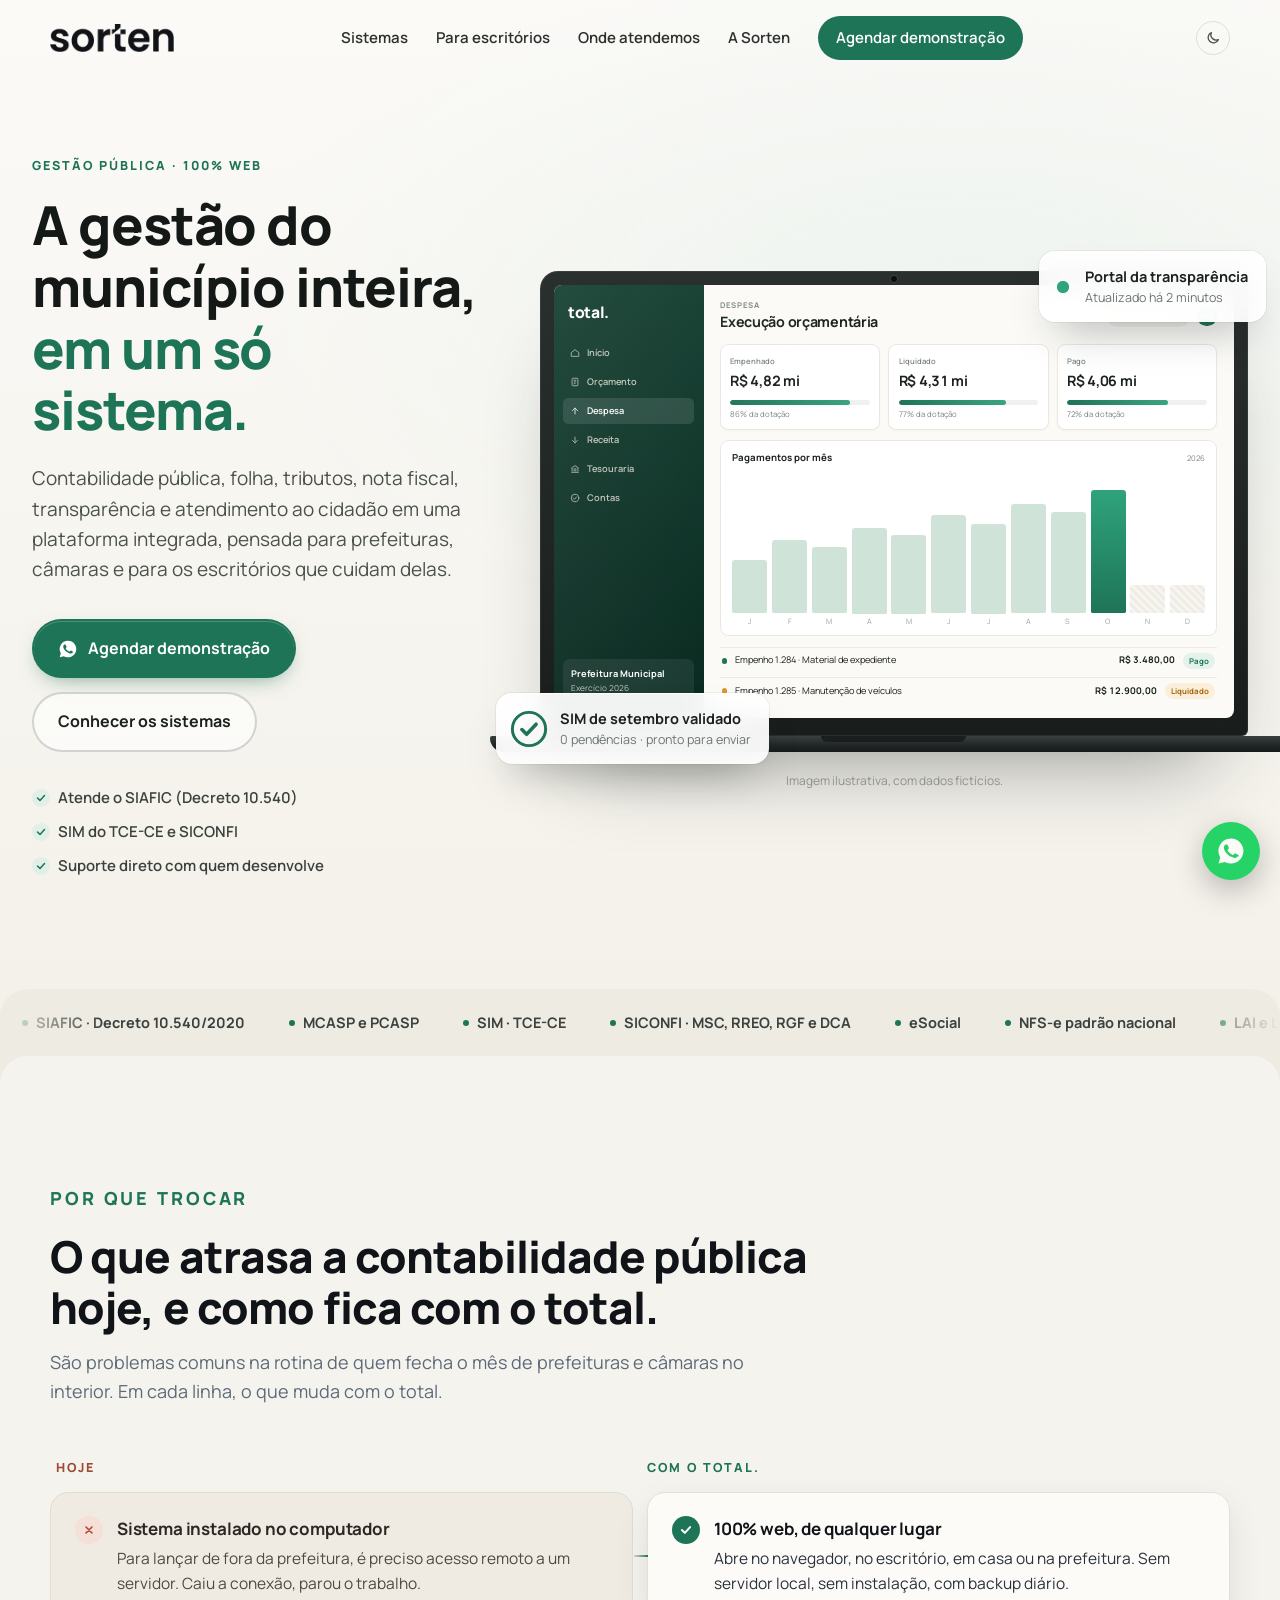
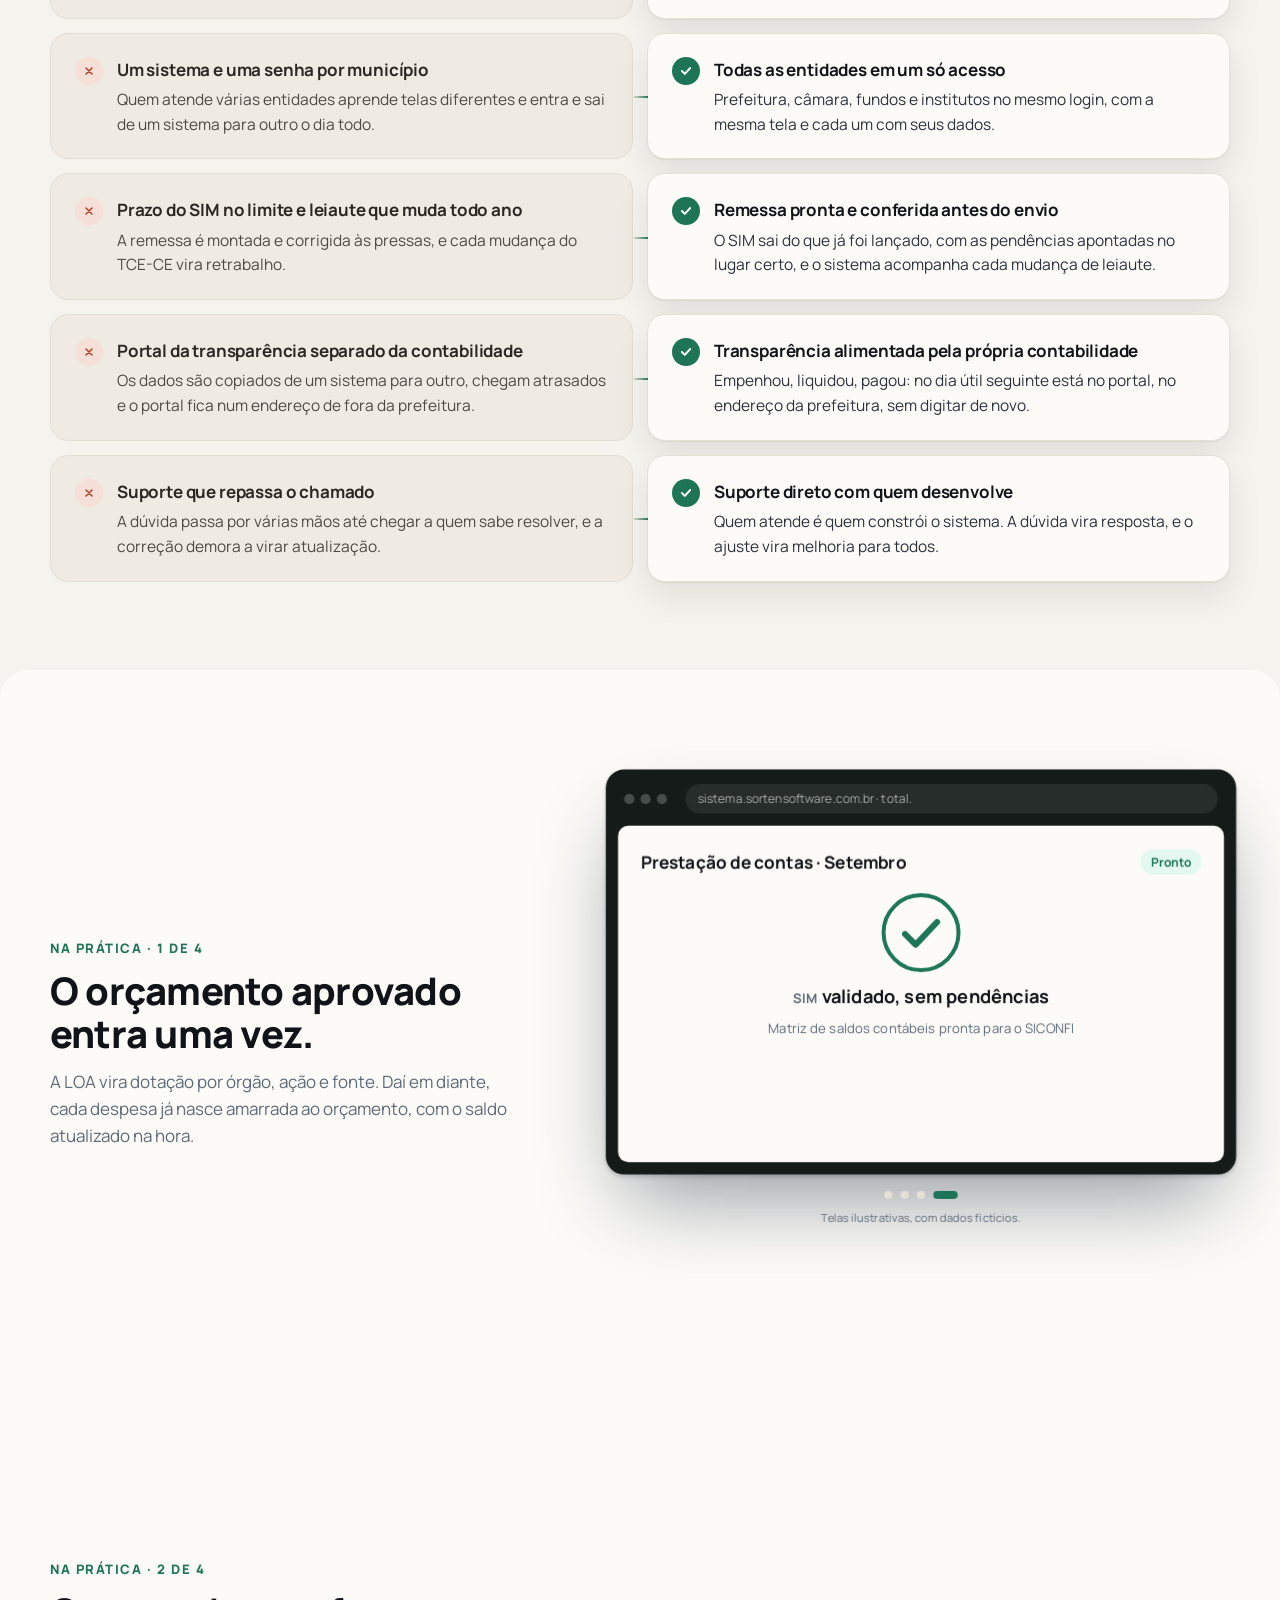
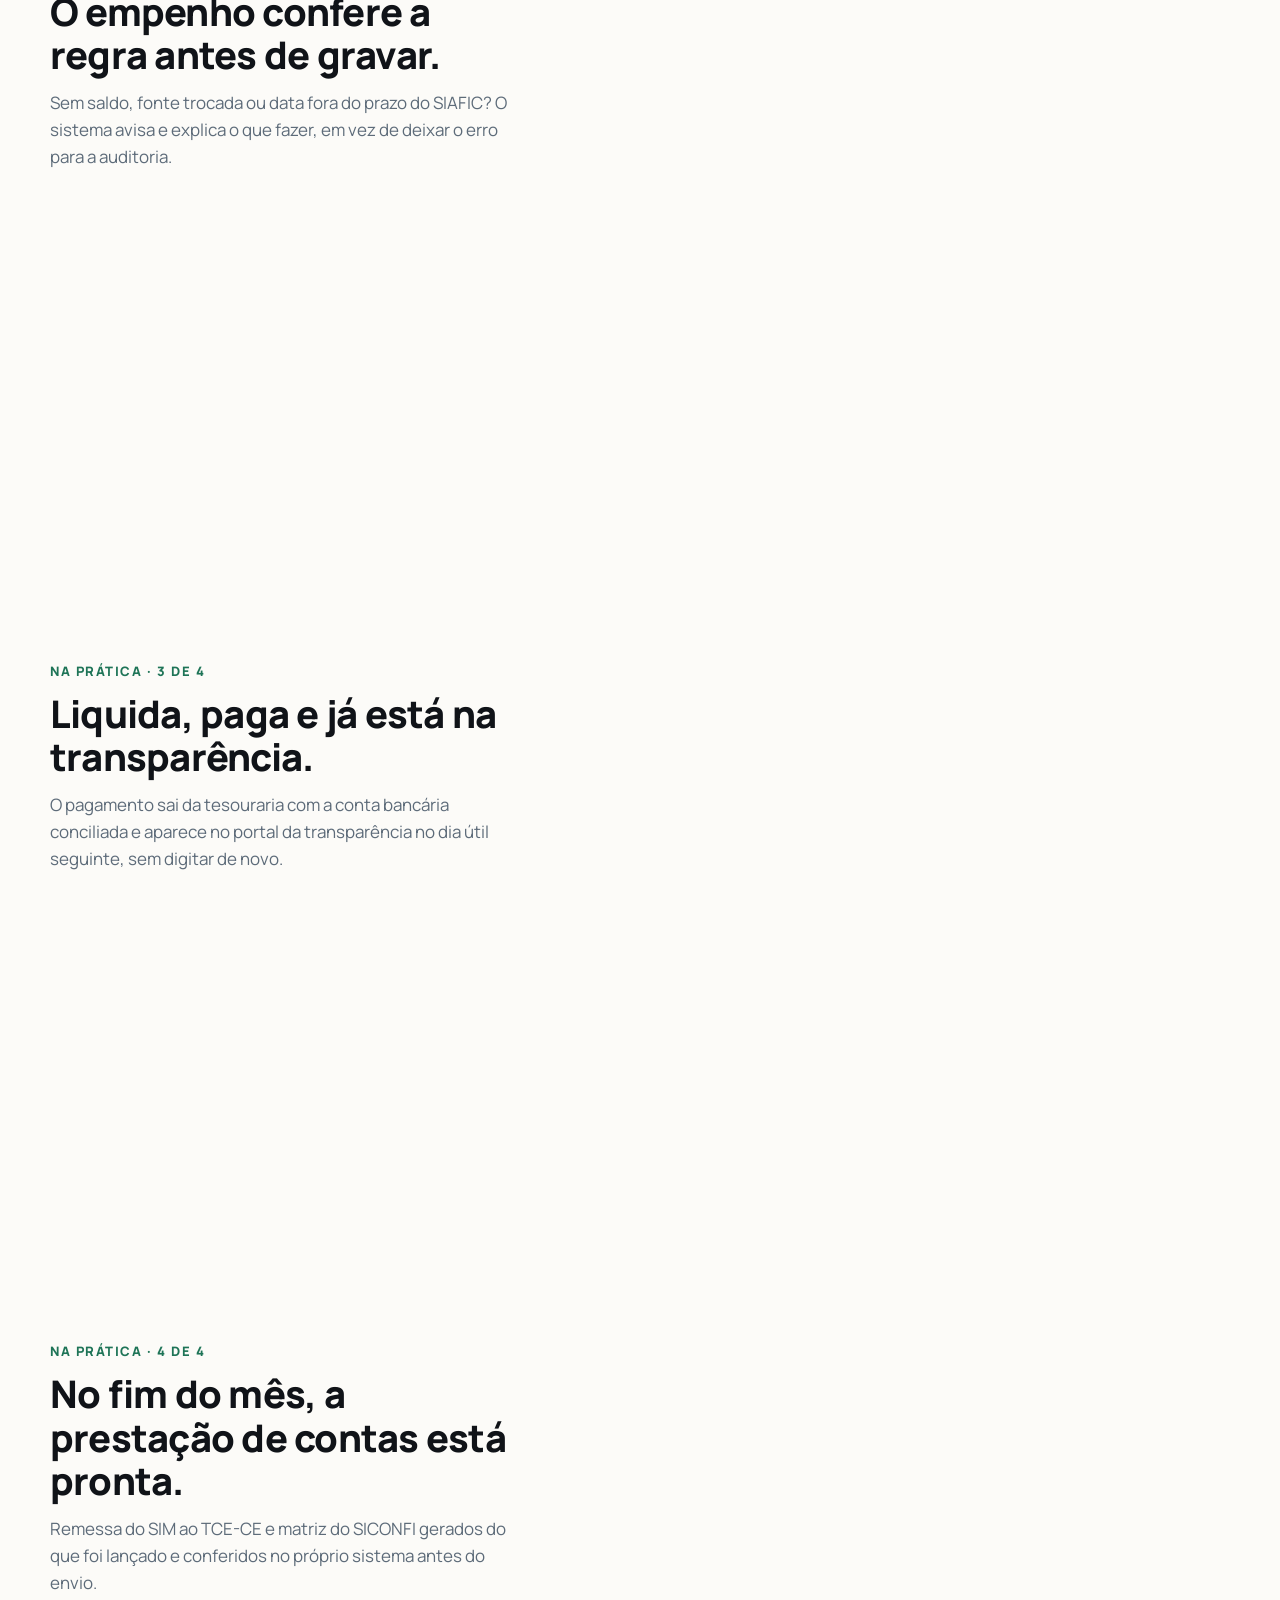
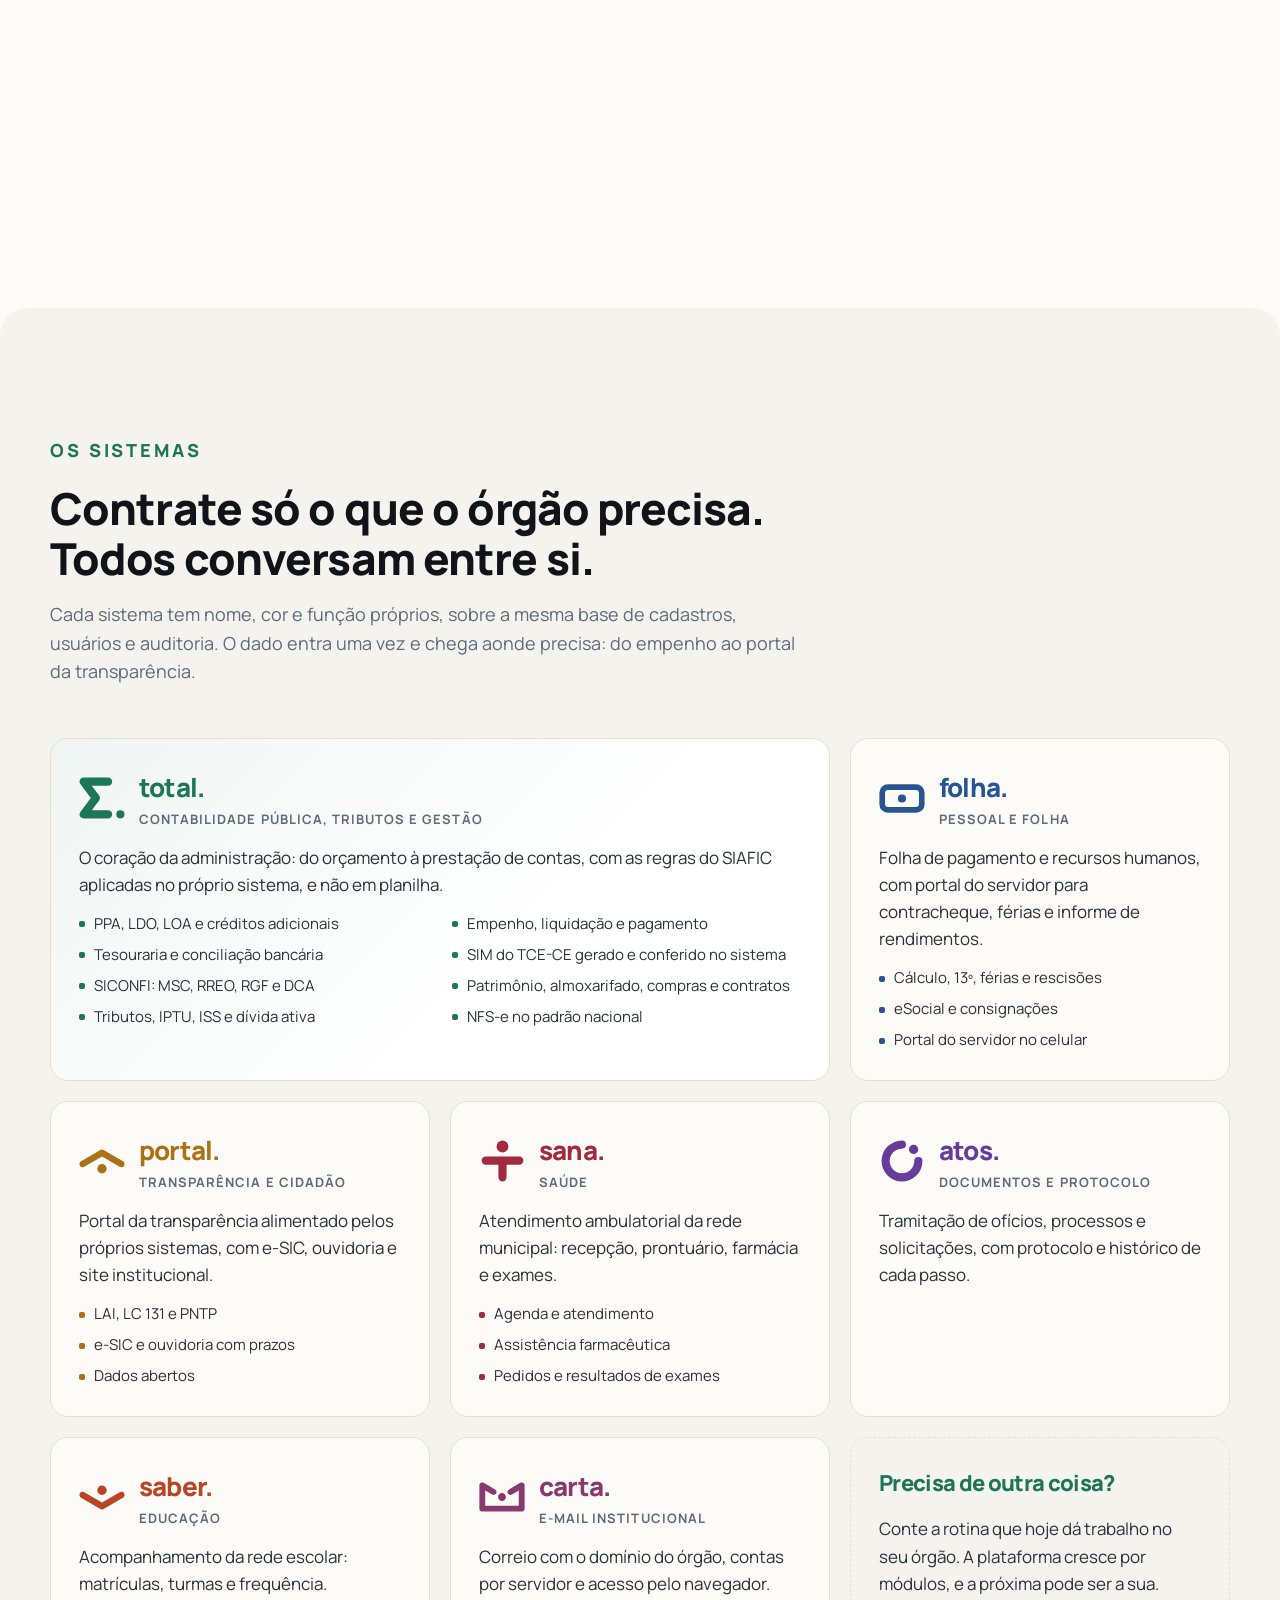
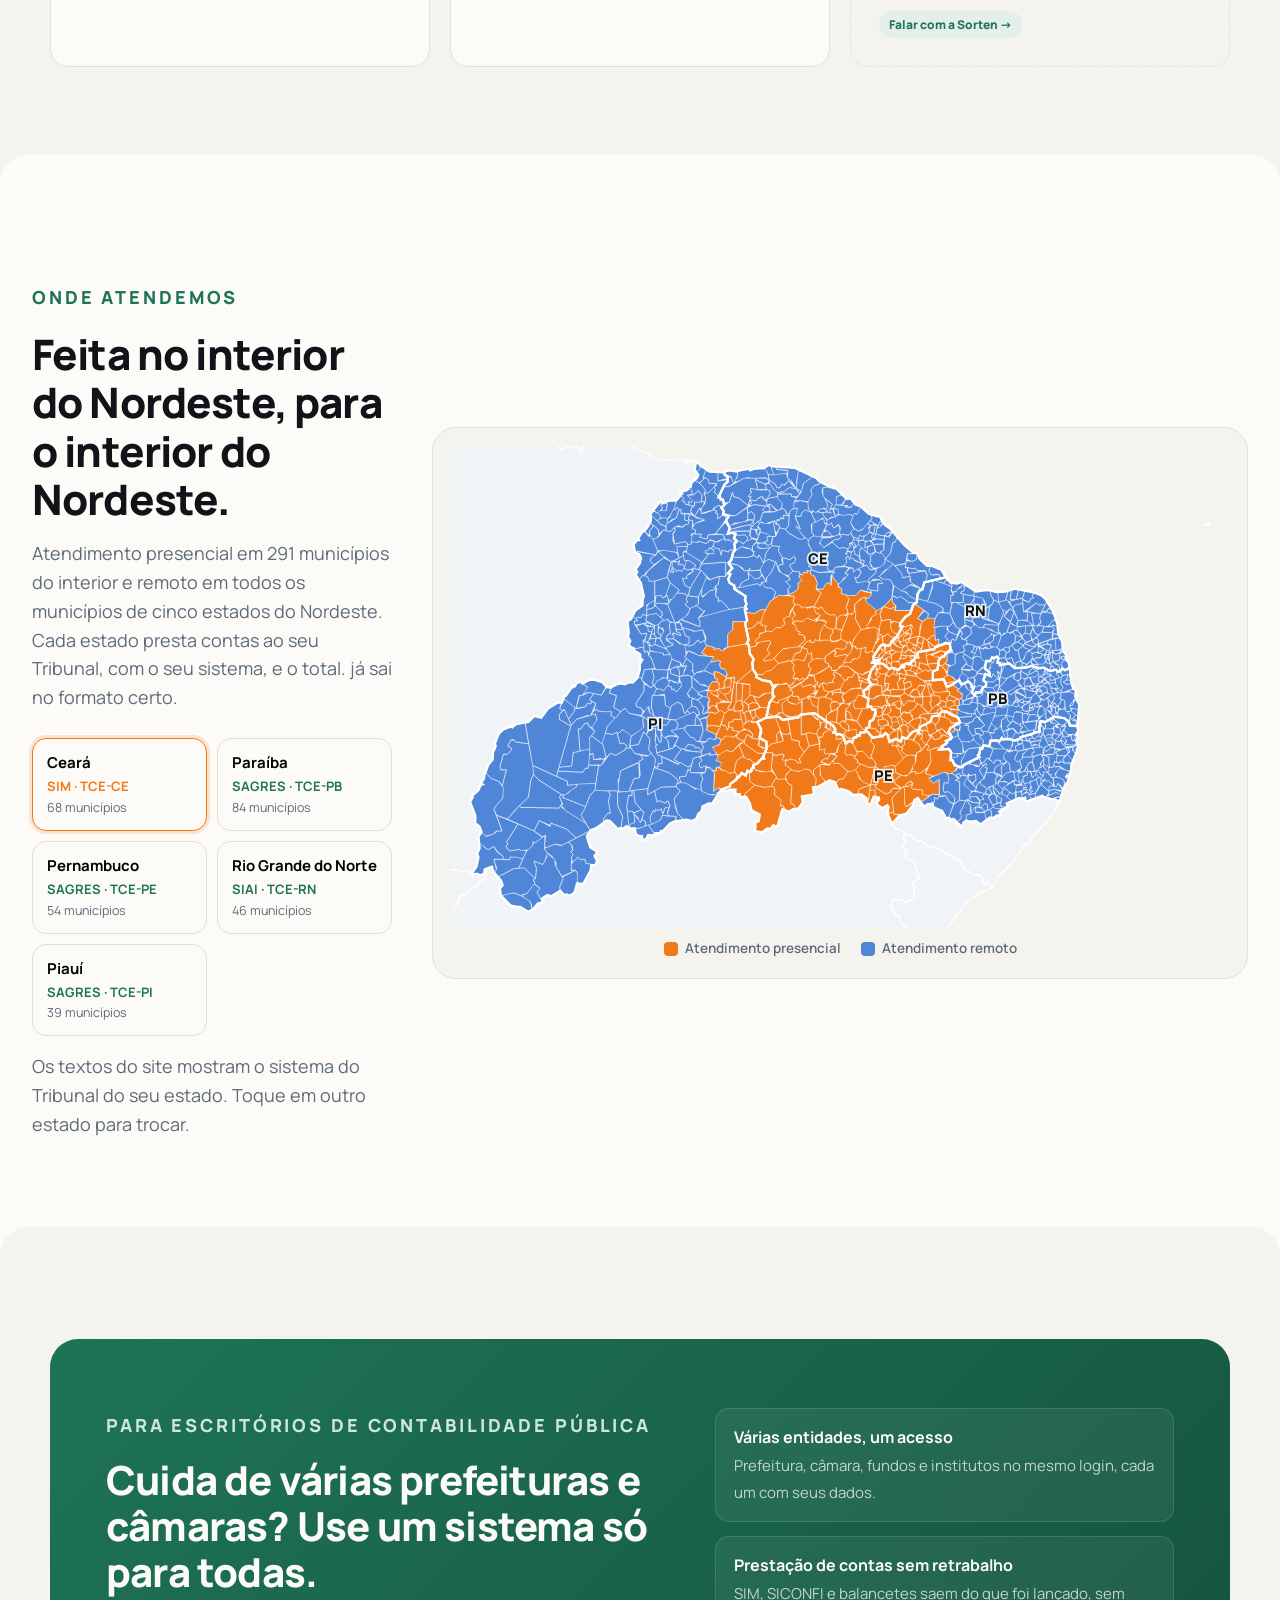
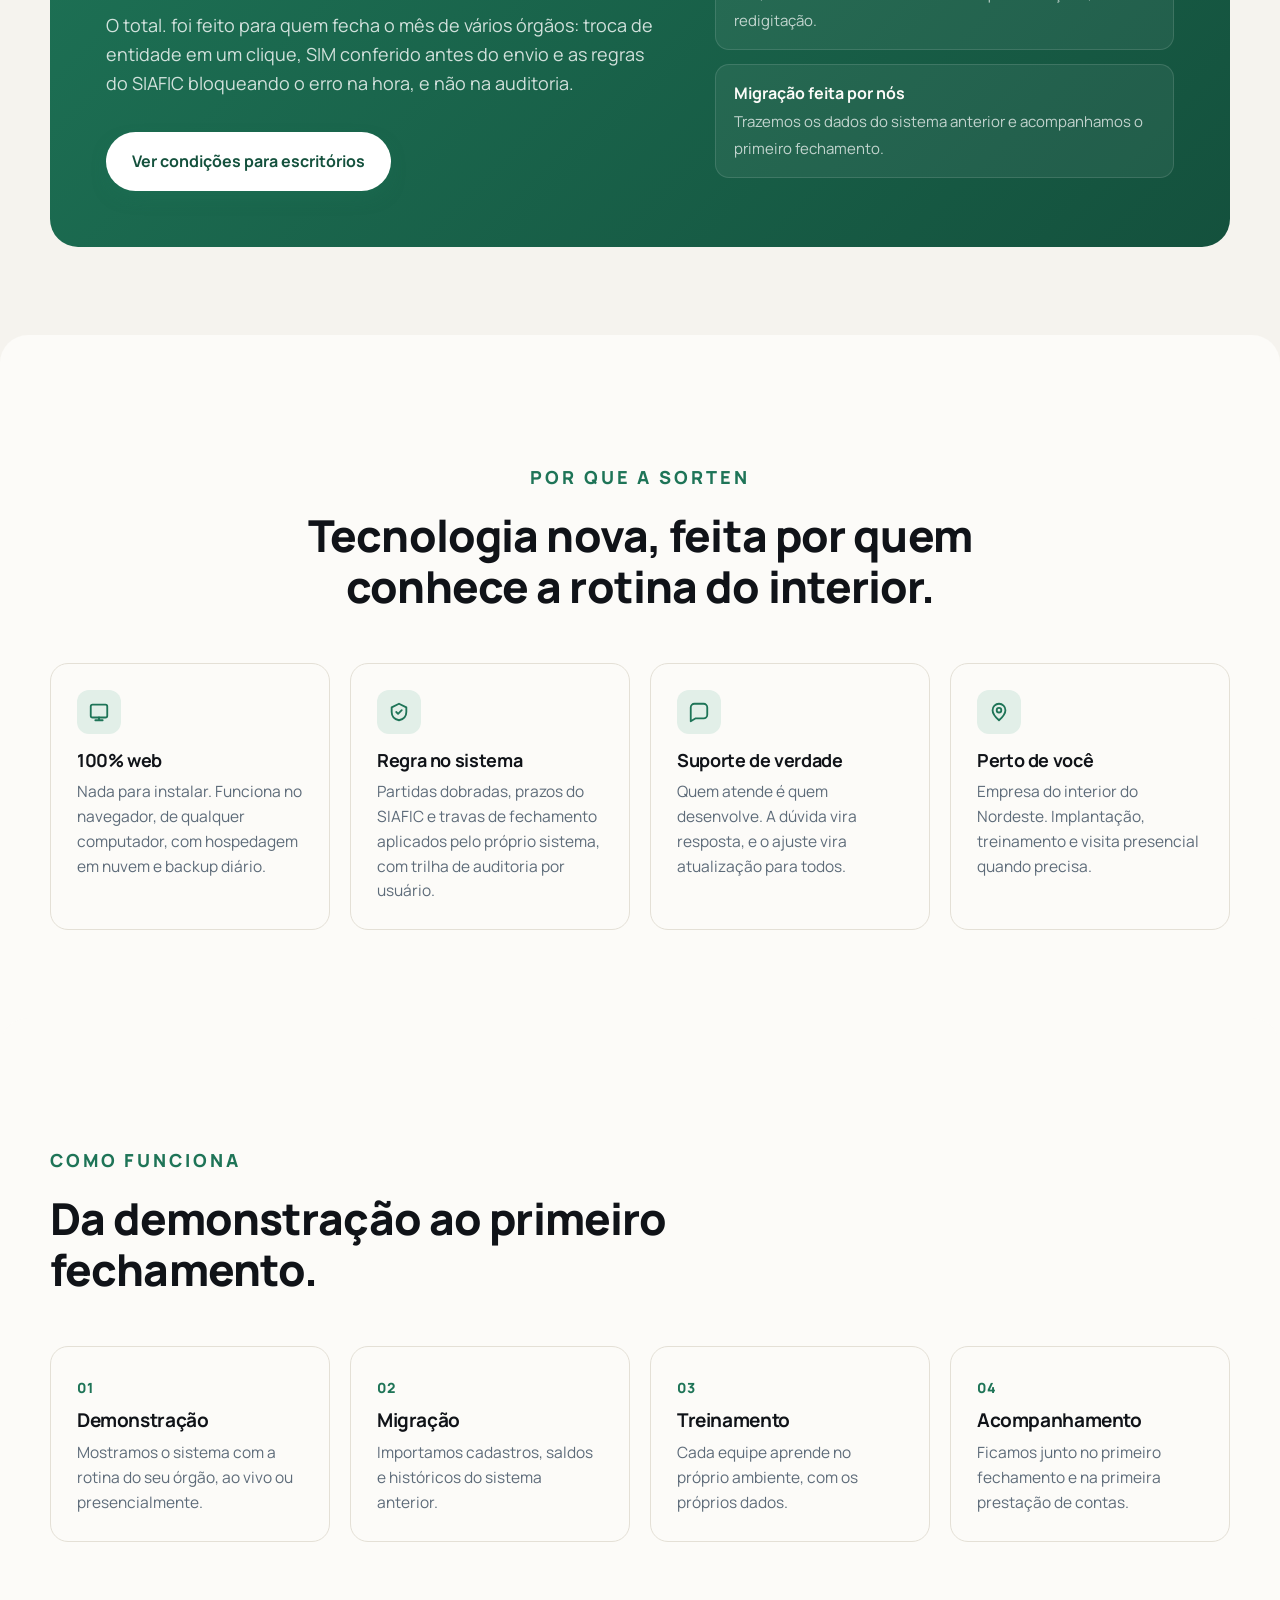
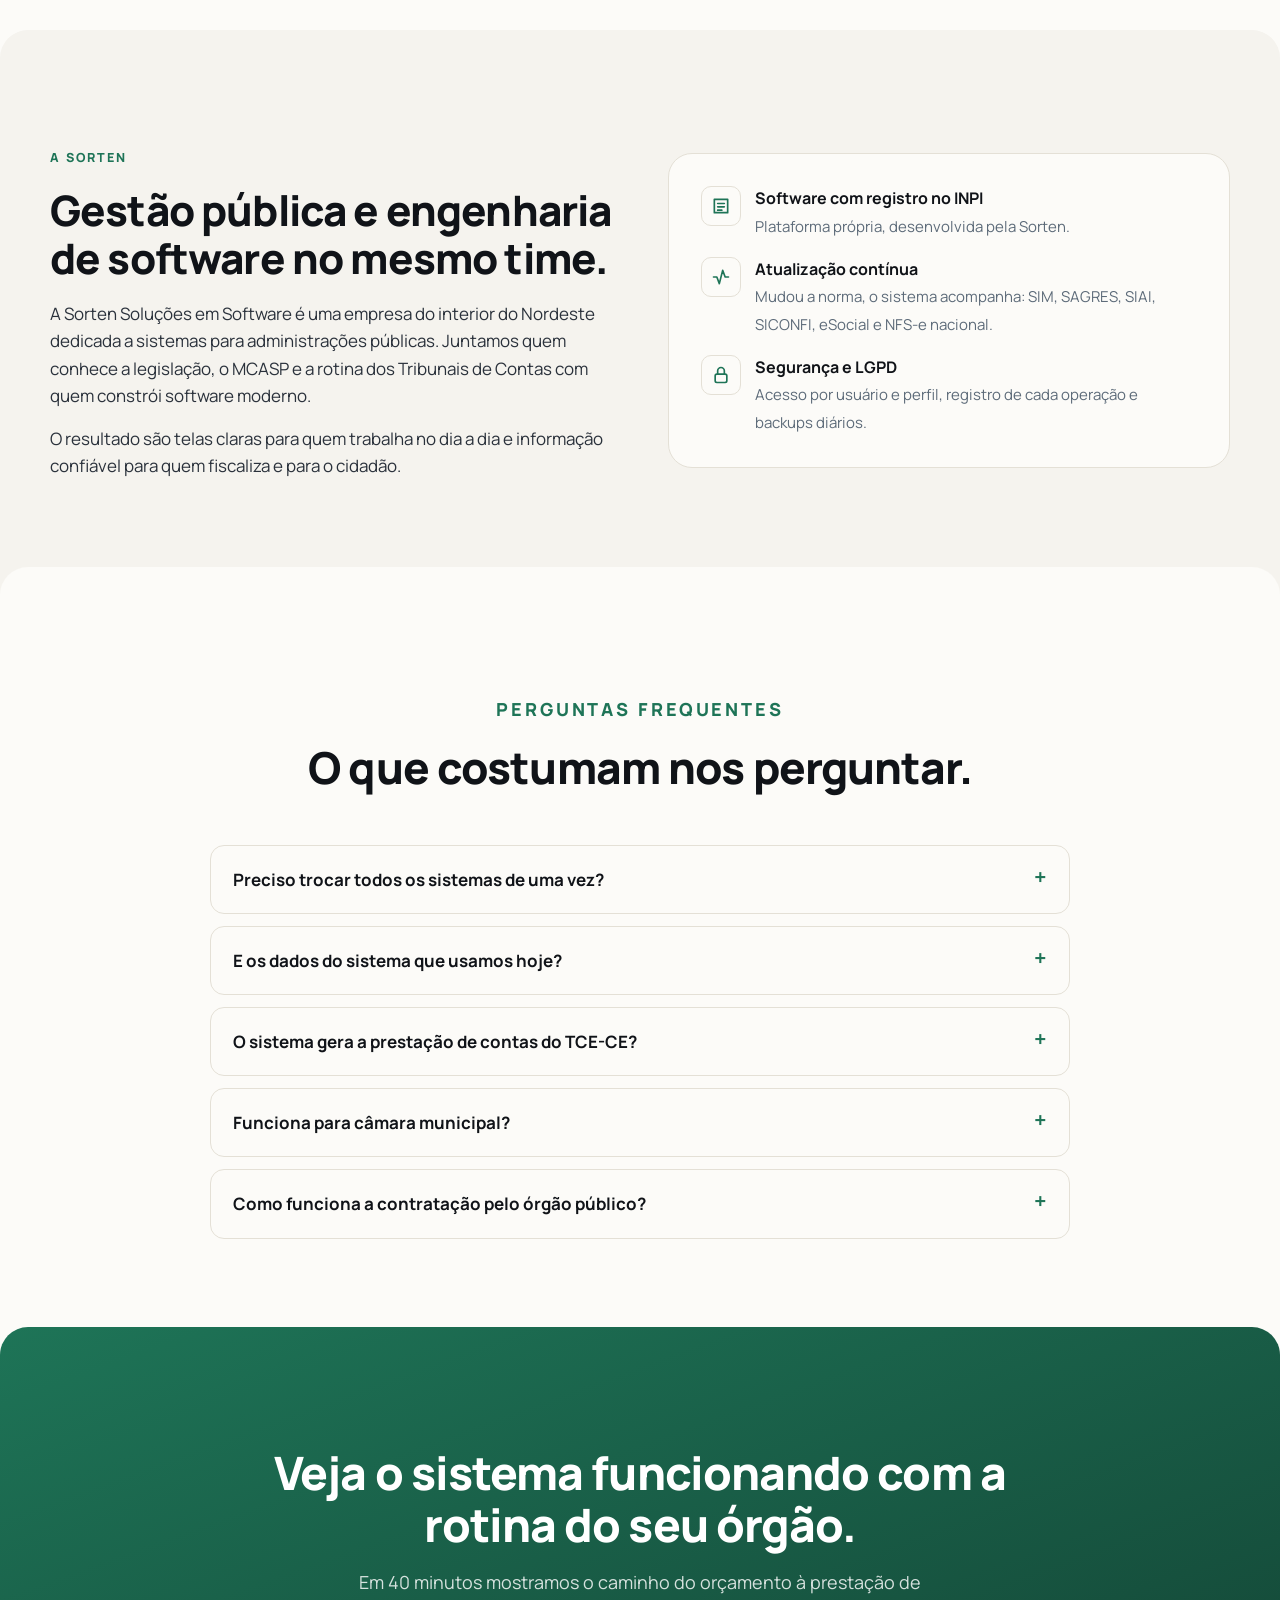
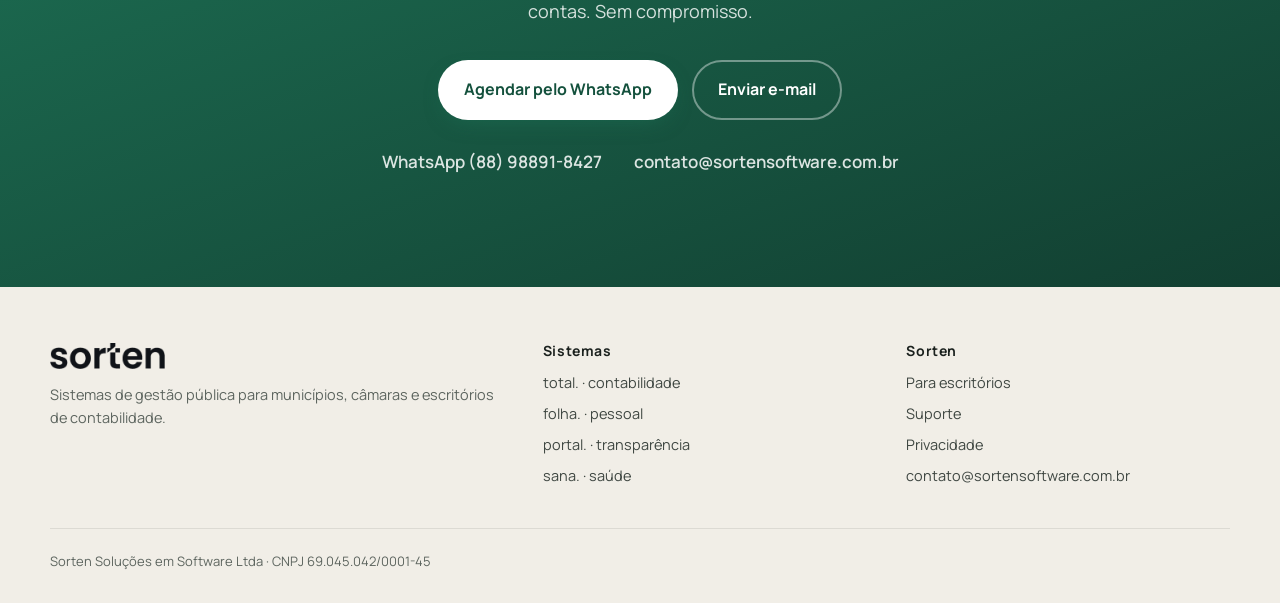
==== index.html @ a656661d "Site institucional da Sorten (versão 2) Co-Authored-By: Claude Opus 5.5 <noreply@anthropic.com>" ====
<!doctype html>
<html lang="pt-BR">
<head>
  <meta charset="UTF-8" />
  <meta name="viewport" content="width=device-width, initial-scale=1" />
  <meta name="theme-color" content="#fbfaf7" />
  <title>Sorten | Sistemas de gestão pública para municípios e câmaras</title>
  <meta name="description" content="Contabilidade pública (SIAFIC), folha, tributos, NFS-e, transparência e e-SIC em uma plataforma 100% web. Feita no Ceará, com suporte de quem desenvolve." />
  <link rel="canonical" href="https://sortensoftware.com.br/" />
  <meta property="og:type" content="website" />
  <meta property="og:title" content="Sorten | Sistemas de gestão pública" />
  <meta property="og:description" content="Contabilidade pública, folha, tributos, transparência e mais, em uma plataforma 100% web, com suporte de quem desenvolve." />
  <meta property="og:url" content="https://sortensoftware.com.br/" />
  <meta property="og:image" content="https://sortensoftware.com.br/apple-touch-icon.png" />
  <link rel="icon" href="/favicon-sorten.png?v=2" type="image/png" sizes="64x64" />
  <link rel="apple-touch-icon" href="/apple-touch-icon.png?v=2" sizes="180x180" />
  <link rel="preconnect" href="https://fonts.googleapis.com" />
  <link rel="preconnect" href="https://fonts.gstatic.com" crossorigin />
  <link href="https://fonts.googleapis.com/css2?family=Manrope:wght@400;500;600;700;800&display=swap" rel="stylesheet" />
  <link rel="stylesheet" href="/site.css?v=2" />
  <script type="application/ld+json">
  {"@context":"https://schema.org","@type":"Organization","name":"Sorten","legalName":"SORTEN SOLUCOES EM SOFTWARE LTDA",
   "url":"https://sortensoftware.com.br/","logo":"https://sortensoftware.com.br/logo-sorten-escuro.png",
   "email":"contato@sortensoftware.com.br","telephone":"+55 88 98891-8427"}
  </script>
  <script>try{var t=localStorage.getItem('sorten-tema');if(t==='dark')document.documentElement.setAttribute('data-theme','dark');}catch(e){}</script>
</head>
<body>
  <a class="skip-link" href="#conteudo">Ir para o conteúdo</a>

  <header class="site-header" data-header>
    <div class="shell header-inner">
      <a class="brand" href="/" aria-label="Sorten, página inicial"><img class="logo-l" src="/logo-sorten-escuro.png" alt="Sorten" width="1128" height="255" /><img class="logo-d" src="/logo-sorten-white.png" alt="" width="1164" height="291" /></a>
      <button class="menu-button" type="button" aria-expanded="false" aria-controls="main-nav"><span></span><span></span><span></span><span class="sr-only">Abrir menu</span></button>
      <nav class="main-nav" id="main-nav" aria-label="Navegação principal">
        <a href="#sistemas">Sistemas</a>
        <a href="/contabilidade/">Para escritórios</a>
        <a href="#onde-atendemos">Onde atendemos</a>
        <a href="#empresa">A Sorten</a>
        <a class="nav-cta" href="#contato">Agendar demonstração</a>
      </nav>
      <button class="theme-toggle" type="button" aria-label="Alternar modo escuro" title="Modo escuro"><svg class="i-moon" viewBox="0 0 24 24" fill="none" stroke="currentColor" stroke-width="2" stroke-linecap="round" stroke-linejoin="round" aria-hidden="true"><path d="M20 14.5A8 8 0 0 1 9.5 4a8 8 0 1 0 10.5 10.5Z"/></svg><svg class="i-sun" viewBox="0 0 24 24" fill="none" stroke="currentColor" stroke-width="2" stroke-linecap="round" aria-hidden="true"><circle cx="12" cy="12" r="4"/><path d="M12 2v2M12 20v2M4.9 4.9l1.4 1.4M17.7 17.7l1.4 1.4M2 12h2M20 12h2M4.9 19.1l1.4-1.4M17.7 6.3l1.4-1.4"/></svg></button>
    </div>
  </header>

  <main id="conteudo">
    <!-- HERO -->
    <section class="hero">
      <div class="shell hero-grid">
        <div>
          <p class="eyebrow">Gestão pública · 100% web</p>
          <h1>A gestão do município inteira, <span>em um só sistema.</span></h1>
          <p class="hero-lead">Contabilidade pública, folha, tributos, nota fiscal, transparência e atendimento ao cidadão em uma plataforma integrada, pensada para prefeituras, câmaras e para os escritórios que cuidam delas.</p>
          <div class="hero-actions">
            <a class="btn btn-primary" href="https://wa.me/5588988918427?text=Ol%C3%A1!%20Quero%20agendar%20uma%20demonstra%C3%A7%C3%A3o%20dos%20sistemas%20da%20Sorten." target="_blank" rel="noopener">
              <svg viewBox="0 0 24 24" fill="currentColor" aria-hidden="true"><path d="M12 2a10 10 0 0 0-8.6 15.1L2 22l5-1.3A10 10 0 1 0 12 2Zm5.4 14.2c-.2.6-1.3 1.2-1.8 1.3-.5.1-1 .1-3.4-.9-2.8-1.2-4.6-4.1-4.8-4.3-.1-.2-1.1-1.5-1.1-2.9s.7-2.1 1-2.4c.3-.3.6-.3.8-.3h.6c.2 0 .4 0 .6.5l.9 2.1c.1.2.1.4 0 .6l-.4.6-.4.4c-.1.1-.3.3-.1.6.2.3.8 1.3 1.7 2.1 1.1 1 2.1 1.3 2.4 1.5.3.1.5.1.6-.1l.9-1c.2-.3.4-.2.7-.1l2 1c.3.1.5.2.5.3.1.2.1.7-.1 1.3Z"/></svg>
              Agendar demonstração
            </a>
            <a class="btn btn-ghost" href="#sistemas">Conhecer os sistemas</a>
          </div>
          <ul class="hero-checks">
            <li>Atende o SIAFIC (Decreto 10.540)</li>
            <li><span><span data-tce="sistema">SIM</span> do <span data-tce="tribunal">TCE-CE</span> e SICONFI</span></li>
            <li>Suporte direto com quem desenvolve</li>
          </ul>
        </div>

        <div class="showcase" aria-label="Imagem ilustrativa do sistema total., com dados fictícios">
          <div class="sc-halo" aria-hidden="true"></div>
          <div class="laptop" aria-hidden="true">
            <div class="lid">
              <div class="cam"></div>
              <div class="screen">
                <div class="app">
                  <aside class="app-side">
                    <div class="app-brand">total.</div>
                    <nav>
                      <span><i class="ic ic-home"></i>Início</span>
                      <span><i class="ic ic-doc"></i>Orçamento</span>
                      <span class="on"><i class="ic ic-out"></i>Despesa</span>
                      <span><i class="ic ic-in"></i>Receita</span>
                      <span><i class="ic ic-bank"></i>Tesouraria</span>
                      <span><i class="ic ic-check"></i>Contas</span>
                    </nav>
                    <div class="app-entity"><b>Prefeitura Municipal</b><small>Exercício 2026</small></div>
                  </aside>
                  <div class="app-main">
                    <div class="app-top">
                      <div><small>Despesa</small><b>Execução orçamentária</b></div>
                      <div class="app-user"><span class="search"></span><span class="avatar">MS</span></div>
                    </div>
                    <div class="kpi-row">
                      <div class="kpi"><small>Empenhado</small><b>R$ <span data-count="4.82">4,82</span> mi</b><div class="kbar"><i style="--w:86%"></i></div><em>86% da dotação</em></div>
                      <div class="kpi"><small>Liquidado</small><b>R$ <span data-count="4.31">4,31</span> mi</b><div class="kbar"><i style="--w:77%"></i></div><em>77% da dotação</em></div>
                      <div class="kpi"><small>Pago</small><b>R$ <span data-count="4.06">4,06</span> mi</b><div class="kbar"><i style="--w:72%"></i></div><em>72% da dotação</em></div>
                    </div>
                    <div class="chart-card">
                      <div class="chart-head"><b>Pagamentos por mês</b><small>2026</small></div>
                      <div class="bars">
                        <i style="--h:38%"></i><i style="--h:52%"></i><i style="--h:47%"></i><i style="--h:61%"></i><i style="--h:56%"></i><i style="--h:70%"></i>
                        <i style="--h:64%"></i><i style="--h:78%"></i><i style="--h:72%"></i><i class="hl" style="--h:88%"></i><i class="fut" style="--h:20%"></i><i class="fut" style="--h:20%"></i>
                      </div>
                      <div class="months"><span>J</span><span>F</span><span>M</span><span>A</span><span>M</span><span>J</span><span>J</span><span>A</span><span>S</span><span>O</span><span>N</span><span>D</span></div>
                    </div>
                    <div class="mov">
                      <div><span class="dot g"></span><p>Empenho 1.284 · Material de expediente</p><b>R$ 3.480,00</b><em class="ok">Pago</em></div>
                      <div><span class="dot a"></span><p>Empenho 1.285 · Manutenção de veículos</p><b>R$ 12.900,00</b><em class="wait">Liquidado</em></div>
                    </div>
                  </div>
                </div>
              </div>
            </div>
            <div class="base"><span></span></div>
          </div>

          <div class="float-card fc-sim" aria-hidden="true">
            <svg viewBox="0 0 64 64" fill="none" stroke="currentColor" stroke-linecap="round" stroke-linejoin="round"><circle class="check-ring" cx="32" cy="32" r="28" stroke-width="5"/><path class="check-mark" d="M20 33l8 8 16-17" stroke-width="6"/></svg>
            <div><b><span data-tce="sistema">SIM</span> de setembro validado</b><small>0 pendências · pronto para enviar</small></div>
          </div>
          <div class="float-card fc-portal" aria-hidden="true">
            <span class="live"></span>
            <div><b>Portal da transparência</b><small>Atualizado há 2 minutos</small></div>
          </div>
          <p class="showcase-note">Imagem ilustrativa, com dados fictícios.</p>
        </div>
      </div>
    </section>

    <section class="compliance" aria-label="Conformidade">
      <ul class="shell">
        <li>SIAFIC · Decreto 10.540/2020</li>
        <li>MCASP e PCASP</li>
        <li><span><span data-tce="sistema">SIM</span> · <span data-tce="tribunal">TCE-CE</span></span></li>
        <li>SICONFI · MSC, RREO, RGF e DCA</li>
        <li>eSocial</li>
        <li>NFS-e padrão nacional</li>
        <li>LAI e LC 131</li>
        <li>LGPD</li>
      </ul>
    </section>

    <!-- DORES x SOLUÇÃO -->
    <section class="band band-paper section z3" id="por-que-trocar">
      <div class="shell">
        <div class="section-head">
          <p class="eyebrow dark">Por que trocar</p>
          <h2>O que atrasa a contabilidade pública hoje, e como fica com o total.</h2>
          <p>São problemas comuns na rotina de quem fecha o mês de prefeituras e câmaras no interior. Em cada linha, o que muda com o total.</p>
        </div>
        <div class="pains">
          <div class="pains-head" aria-hidden="true"><span>Hoje</span><span>Com o total.</span></div>
          <div class="pain reveal">
            <div class="pain-old"><i class="x"></i><div><b>Sistema instalado no computador</b><p>Para lançar de fora da prefeitura, é preciso acesso remoto a um servidor. Caiu a conexão, parou o trabalho.</p></div></div>
            <div class="pain-new"><i class="v"></i><div><b>100% web, de qualquer lugar</b><p>Abre no navegador, no escritório, em casa ou na prefeitura. Sem servidor local, sem instalação, com backup diário.</p></div></div>
          </div>
          <div class="pain reveal">
            <div class="pain-old"><i class="x"></i><div><b>Um sistema e uma senha por município</b><p>Quem atende várias entidades aprende telas diferentes e entra e sai de um sistema para outro o dia todo.</p></div></div>
            <div class="pain-new"><i class="v"></i><div><b>Todas as entidades em um só acesso</b><p>Prefeitura, câmara, fundos e institutos no mesmo login, com a mesma tela e cada um com seus dados.</p></div></div>
          </div>
          <div class="pain reveal">
            <div class="pain-old"><i class="x"></i><div><b>Prazo do <span data-tce="sistema">SIM</span> no limite e leiaute que muda todo ano</b><p>A remessa é montada e corrigida às pressas, e cada mudança do <span data-tce="tribunal">TCE-CE</span> vira retrabalho.</p></div></div>
            <div class="pain-new"><i class="v"></i><div><b>Remessa pronta e conferida antes do envio</b><p>O <span data-tce="sistema">SIM</span> sai do que já foi lançado, com as pendências apontadas no lugar certo, e o sistema acompanha cada mudança de leiaute.</p></div></div>
          </div>
          <div class="pain reveal">
            <div class="pain-old"><i class="x"></i><div><b>Portal da transparência separado da contabilidade</b><p>Os dados são copiados de um sistema para outro, chegam atrasados e o portal fica num endereço de fora da prefeitura.</p></div></div>
            <div class="pain-new"><i class="v"></i><div><b>Transparência alimentada pela própria contabilidade</b><p>Empenhou, liquidou, pagou: no dia útil seguinte está no portal, no endereço da prefeitura, sem digitar de novo.</p></div></div>
          </div>
          <div class="pain reveal">
            <div class="pain-old"><i class="x"></i><div><b>Suporte que repassa o chamado</b><p>A dúvida passa por várias mãos até chegar a quem sabe resolver, e a correção demora a virar atualização.</p></div></div>
            <div class="pain-new"><i class="v"></i><div><b>Suporte direto com quem desenvolve</b><p>Quem atende é quem constrói o sistema. A dúvida vira resposta, e o ajuste vira melhoria para todos.</p></div></div>
          </div>
        </div>
      </div>
    </section>

    <!-- CENA GUIADA PELA ROLAGEM -->
    <section class="band band-white scene z3" id="na-pratica" data-scene data-active="0" aria-label="O sistema na prática">
      <div class="shell scene-grid">
        <div class="scene-steps">
          <div class="step is-active" data-step="0">
            <span class="kicker">Na prática · 1 de 4</span>
            <h3>O orçamento aprovado entra uma vez.</h3>
            <p>A LOA vira dotação por órgão, ação e fonte. Daí em diante, cada despesa já nasce amarrada ao orçamento, com o saldo atualizado na hora.</p>
          </div>
          <div class="step" data-step="1">
            <span class="kicker">Na prática · 2 de 4</span>
            <h3>O empenho confere a regra antes de gravar.</h3>
            <p>Sem saldo, fonte trocada ou data fora do prazo do SIAFIC? O sistema avisa e explica o que fazer, em vez de deixar o erro para a auditoria.</p>
          </div>
          <div class="step" data-step="2">
            <span class="kicker">Na prática · 3 de 4</span>
            <h3>Liquida, paga e já está na transparência.</h3>
            <p>O pagamento sai da tesouraria com a conta bancária conciliada e aparece no portal da transparência no dia útil seguinte, sem digitar de novo.</p>
          </div>
          <div class="step" data-step="3">
            <span class="kicker">Na prática · 4 de 4</span>
            <h3>No fim do mês, a prestação de contas está pronta.</h3>
            <p>Remessa do <span data-tce="sistema">SIM</span> ao <span data-tce="tribunal">TCE-CE</span> e matriz do SICONFI gerados do que foi lançado e conferidos no próprio sistema antes do envio.</p>
          </div>
        </div>

        <div class="scene-screen" aria-hidden="true">
          <div class="screen-slot">
            <div class="browser">
              <div class="browser-bar"><i></i><i></i><i></i><span>sistema.sortensoftware.com.br · total.</span></div>
              <div class="screens">
                <div class="sc on" data-sc="0">
                  <div class="sc-head bd"><b>Orçamento 2026 · LOA</b><small>Aprovado</small></div>
                  <div class="sc-grid">
                    <div class="field bd">Despesa fixada<strong>R$ 38.640.000,00</strong></div>
                    <div class="field bd">Créditos adicionais<strong>R$ 1.215.400,00</strong></div>
                    <div class="field wide bd">Educação · Fonte 1.500<strong>R$ 9.870.000,00</strong><div class="bar"><i style="--w:62%"></i></div></div>
                    <div class="field wide bd">Saúde · Fonte 1.600<strong>R$ 7.410.000,00</strong><div class="bar"><i style="--w:48%"></i></div></div>
                  </div>
                </div>
                <div class="sc" data-sc="1">
                  <div class="sc-head bd"><b>Novo empenho</b><small>Ordinário</small></div>
                  <div class="sc-grid">
                    <div class="field bd">Credor<strong>Papelaria Exemplo Ltda</strong></div>
                    <div class="field bd">Valor<strong>R$ 3.480,00</strong></div>
                    <div class="field wide bd">Dotação<strong>02.01 · 04.122.0001.2.001 · 3.3.90.30 · Fonte 1.500</strong></div>
                  </div>
                  <div class="rule bd"><svg viewBox="0 0 24 24" fill="none" stroke="currentColor" stroke-width="2.5" stroke-linecap="round" stroke-linejoin="round"><path d="M5 12l5 5 9-10"/></svg>Saldo da dotação suficiente</div>
                  <div class="rule warn bd"><svg viewBox="0 0 24 24" fill="none" stroke="currentColor" stroke-width="2.5" stroke-linecap="round" stroke-linejoin="round"><path d="M12 8v5M12 17h.01"/><circle cx="12" cy="12" r="9"/></svg>Lançamentos de setembro fecham em 25/10</div>
                </div>
                <div class="sc" data-sc="2">
                  <div class="sc-head bd"><b>Pagamento · Ordem 2.311</b><small>Pago</small></div>
                  <div class="sc-grid">
                    <div class="field bd">Conta<strong>Banco do Brasil · Fonte 1.500</strong></div>
                    <div class="field bd">Valor pago<strong>R$ 3.480,00</strong></div>
                    <div class="field wide bd">Partidas<strong>D 2.1.3.1.1 · C 1.1.1.1.1</strong></div>
                  </div>
                  <div class="rule bd"><svg viewBox="0 0 24 24" fill="none" stroke="currentColor" stroke-width="2.5" stroke-linecap="round" stroke-linejoin="round"><path d="M5 12l5 5 9-10"/></svg>Publicado no portal da transparência</div>
                </div>
                <div class="sc" data-sc="3">
                  <div class="sc-head bd"><b>Prestação de contas · Setembro</b><small>Pronto</small></div>
                  <div class="ok-big bd">
                    <svg viewBox="0 0 64 64" fill="none" stroke="currentColor" stroke-linecap="round" stroke-linejoin="round"><circle class="check-ring" cx="32" cy="32" r="28" stroke-width="3"/><path class="check-mark" d="M20 33l8 8 16-17" stroke-width="4.5"/></svg>
                    <b><span data-tce="sistema">SIM</span> validado, sem pendências</b>
                    <span>Matriz de saldos contábeis pronta para o SICONFI</span>
                  </div>
                </div>
              </div>
            </div>
            <div class="pg-dots"><i class="on"></i><i></i><i></i><i></i></div>
            <p class="mock-note" style="text-align:center">Telas ilustrativas, com dados fictícios.</p>
          </div>
        </div>
      </div>
    </section>

    <!-- SISTEMAS -->
    <section class="band band-paper section z4" id="sistemas">
      <div class="shell">
        <div class="section-head">
          <p class="eyebrow dark">Os sistemas</p>
          <h2>Contrate só o que o órgão precisa. Todos conversam entre si.</h2>
          <p>Cada sistema tem nome, cor e função próprios, sobre a mesma base de cadastros, usuários e auditoria. O dado entra uma vez e chega aonde precisa: do empenho ao portal da transparência.</p>
        </div>

        <div class="products">
          <article class="product big p-total reveal">
            <div class="product-top"><span class="sym" aria-hidden="true"></span><div><div class="product-name">total.</div><div class="product-kind">Contabilidade pública, tributos e gestão</div></div></div>
            <p>O coração da administração: do orçamento à prestação de contas, com as regras do SIAFIC aplicadas no próprio sistema, e não em planilha.</p>
            <ul>
              <li>PPA, LDO, LOA e créditos adicionais</li>
              <li>Empenho, liquidação e pagamento</li>
              <li>Tesouraria e conciliação bancária</li>
              <li><span data-tce="sistema">SIM</span> do <span data-tce="tribunal">TCE-CE</span> gerado e conferido no sistema</li>
              <li>SICONFI: MSC, RREO, RGF e DCA</li>
              <li>Patrimônio, almoxarifado, compras e contratos</li>
              <li>Tributos, IPTU, ISS e dívida ativa</li>
              <li>NFS-e no padrão nacional</li>
            </ul>
          </article>

          <article class="product p-folha reveal">
            <div class="product-top"><span class="sym" aria-hidden="true"></span><div><div class="product-name">folha.</div><div class="product-kind">Pessoal e folha</div></div></div>
            <p>Folha de pagamento e recursos humanos, com portal do servidor para contracheque, férias e informe de rendimentos.</p>
            <ul><li>Cálculo, 13º, férias e rescisões</li><li>eSocial e consignações</li><li>Portal do servidor no celular</li></ul>
          </article>

          <article class="product p-portal reveal">
            <div class="product-top"><span class="sym" aria-hidden="true"></span><div><div class="product-name">portal.</div><div class="product-kind">Transparência e cidadão</div></div></div>
            <p>Portal da transparência alimentado pelos próprios sistemas, com e-SIC, ouvidoria e site institucional.</p>
            <ul><li>LAI, LC 131 e PNTP</li><li>e-SIC e ouvidoria com prazos</li><li>Dados abertos</li></ul>
          </article>

          <article class="product p-sana reveal">
            <div class="product-top"><span class="sym" aria-hidden="true"></span><div><div class="product-name">sana.</div><div class="product-kind">Saúde</div></div></div>
            <p>Atendimento ambulatorial da rede municipal: recepção, prontuário, farmácia e exames.</p>
            <ul><li>Agenda e atendimento</li><li>Assistência farmacêutica</li><li>Pedidos e resultados de exames</li></ul>
          </article>

          <article class="product p-atos reveal">
            <div class="product-top"><span class="sym" aria-hidden="true"></span><div><div class="product-name">atos.</div><div class="product-kind">Documentos e protocolo</div></div></div>
            <p>Tramitação de ofícios, processos e solicitações, com protocolo e histórico de cada passo.</p>

          </article>

          <article class="product p-saber reveal">
            <div class="product-top"><span class="sym" aria-hidden="true"></span><div><div class="product-name">saber.</div><div class="product-kind">Educação</div></div></div>
            <p>Acompanhamento da rede escolar: matrículas, turmas e frequência.</p>

          </article>

          <article class="product p-carta reveal">
            <div class="product-top"><span class="sym" aria-hidden="true"></span><div><div class="product-name">carta.</div><div class="product-kind">E-mail institucional</div></div></div>
            <p>Correio com o domínio do órgão, contas por servidor e acesso pelo navegador.</p>

          </article>

          <a class="product product-more reveal" href="#contato">
            <div class="product-name" style="color:var(--blue)">Precisa de outra coisa?</div>
            <p>Conte a rotina que hoje dá trabalho no seu órgão. A plataforma cresce por módulos, e a próxima pode ser a sua.</p>
            <span class="tag" style="--c:var(--blue)">Falar com a Sorten →</span>
          </a>
        </div>
      </div>
    </section>

    <!-- ESCRITÓRIOS -->
    <!-- ONDE ATENDEMOS -->
    <section class="band band-white section z5" id="onde-atendemos">
      <div class="shell where">
        <div class="where-copy reveal">
          <p class="eyebrow dark">Onde atendemos</p>
          <h2>Feita no interior do Nordeste, para o interior do Nordeste.</h2>
          <p>Atendimento presencial em 291 municípios do interior e remoto em todos os municípios de cinco estados do Nordeste. Cada estado presta contas ao seu Tribunal, com o seu sistema, e o total. já sai no formato certo.</p>
          <div class="uf-cards" role="group" aria-label="Escolha o estado">
            <button type="button" class="uf-card" data-uf-pick="CE"><b>Ceará</b><span>SIM · TCE-CE</span><em>68 municípios</em></button>
            <button type="button" class="uf-card" data-uf-pick="PB"><b>Paraíba</b><span>SAGRES · TCE-PB</span><em>84 municípios</em></button>
            <button type="button" class="uf-card" data-uf-pick="PE"><b>Pernambuco</b><span>SAGRES · TCE-PE</span><em>54 municípios</em></button>
            <button type="button" class="uf-card" data-uf-pick="RN"><b>Rio Grande do Norte</b><span>SIAI · TCE-RN</span><em>46 municípios</em></button>
            <button type="button" class="uf-card" data-uf-pick="PI"><b>Piauí</b><span>SAGRES · TCE-PI</span><em>39 municípios</em></button>
          </div>
          <p class="where-note" data-uf-note>Os textos do site mostram o sistema do Tribunal do seu estado. Toque em outro estado para trocar.</p>
        </div>
        <div class="where-map reveal">
          <svg class="ne-map" viewBox="0 0 900 558" role="img" aria-label="Mapa do interior do Nordeste com os municípios onde a Sorten atende"><g class="viz"><path d="M-43.0,415.3L-39.2,410.8L-40.6,408.6L-35.6,406.6L-36.7,398.9L-33.9,396.3L-35.8,390.6L-31.4,386.6L-31.7,383.1L-28.3,381.1L-28.9,378.1L-27.4,376.1L-24.2,377.2L-18.1,373.0L-12.4,373.0L-10.1,369.9L-8.8,365.4L-10.5,363.4L-7.5,357.0L-9.1,351.6L-16.2,346.2L-33.0,349.9L-40.9,357.0L-43.8,356.2L-52.0,343.7L-56.4,341.1L-56.5,337.4L-60.7,335.7L-60.1,333.0L-62.3,331.6L-60.8,331.2L-63.6,328.5L-63.2,330.4L-65.1,330.8L-65.1,327.4L-68.6,324.6L-68.0,322.7L-70.9,323.2L-72.8,317.0L-78.2,317.2L-71.6,312.6L-72.5,308.0L-78.1,306.1L-81.8,308.6L-88.0,302.1L-86.1,298.3L-81.6,298.4L-74.4,287.8L-72.4,268.5L-67.3,256.7L-68.2,252.9L-64.9,243.1L-68.2,233.5L-68.2,217.6L-72.1,208.8L-70.8,204.4L-72.5,195.8L-76.0,192.0L-80.0,191.6L-87.7,186.6L-94.1,186.3L-96.8,179.0L-104.3,177.4L-108.9,179.9L-115.2,179.0L-126.8,173.1L-137.9,175.4L-142.1,183.8L-146.7,181.9L-148.8,184.8L-151.4,184.6L-90.7,136.2L-83.8,137.6L-79.5,134.3L-70.8,119.0L-64.5,114.5L-61.1,102.0L-53.2,97.6L-46.6,89.8L-43.3,78.2L-44.6,76.6L-43.4,71.3L-37.8,65.8L-37.4,59.4L-29.3,55.2L-28.9,50.9L-25.7,49.3L-26.8,46.7L-25.5,47.5L-23.7,45.2L-25.2,43.2L-22.8,43.7L-20.9,41.5L-18.9,33.8L-20.9,28.1L-18.5,28.0L-16.8,24.7L-14.4,25.5L-16.0,22.2L-18.2,22.5L-19.9,16.2L-17.3,13.0L-15.5,14.3L-14.3,12.0L-9.9,11.1L-9.1,6.1L-4.3,5.7L-5.8,-1.7L-3.9,-4.4L-7.4,-4.3L-4.7,-9.5L-5.3,-12.7L-1.8,-12.2L4.2,-18.2L8.1,-33.4L6.6,-35.4L8.3,-39.4L2.5,-40.3L1.5,-42.7L2.7,-45.1L8.1,-45.2L12.2,-48.4L13.5,-54.6L10.7,-61.2L15.3,-69.9L11.6,-73.7L12.3,-77.0L17.0,-78.9L18.3,-83.0L19.3,-80.3L20.9,-87.2L21.9,-85.6L24.0,-88.4L24.5,-85.9L22.6,-85.6L23.0,-83.5L24.8,-83.5L22.2,-81.0L25.5,-82.5L25.1,-76.2L29.9,-87.4L32.0,-87.9L31.2,-83.3L27.6,-80.1L30.5,-81.7L30.3,-78.5L27.8,-77.2L31.4,-78.0L29.4,-74.8L30.8,-75.3L30.6,-73.3L32.4,-79.0L33.6,-77.4L33.5,-80.7L35.1,-80.7L34.7,-77.2L31.9,-73.3L34.3,-75.4L34.8,-73.6L38.4,-82.8L42.0,-82.5L37.8,-76.3L41.0,-74.3L38.8,-69.3L40.8,-71.4L42.1,-69.4L38.2,-67.0L40.7,-68.6L39.5,-65.7L41.6,-66.1L41.1,-67.8L45.2,-68.1L46.1,-73.6L48.2,-75.0L47.7,-71.8L51.6,-74.4L50.1,-69.0L53.2,-72.7L52.1,-65.2L55.5,-71.0L58.9,-72.9L58.9,-69.5L55.3,-67.6L54.0,-63.9L56.4,-58.5L54.5,-57.2L56.8,-56.9L56.5,-62.8L58.6,-64.9L57.8,-61.8L59.3,-60.4L59.4,-64.5L62.9,-66.4L61.4,-68.3L62.8,-69.6L64.0,-68.4L62.4,-71.4L64.8,-71.1L66.3,-64.6L64.9,-65.2L65.0,-63.4L60.3,-60.7L60.9,-58.7L60.6,-60.5L63.0,-61.5L61.2,-56.5L63.5,-61.2L64.1,-58.5L64.5,-61.3L66.0,-59.9L61.1,-48.3L62.6,-44.6L65.3,-53.2L69.1,-51.8L70.0,-56.5L73.4,-58.1L75.2,-61.8L76.6,-57.7L78.4,-68.4L78.5,-58.8L80.5,-62.8L79.8,-58.4L81.3,-61.0L87.1,-59.7L88.1,-61.1L88.3,-58.5L88.1,-60.1L93.0,-62.2L93.3,-64.6L96.3,-64.8L95.5,-60.4L94.8,-62.2L94.4,-60.3L92.3,-60.7L94.0,-60.1L90.5,-54.7L91.2,-52.4L94.2,-51.7L96.0,-54.8L98.7,-51.7L97.4,-49.5L99.7,-55.7L100.0,-51.6L102.7,-55.8L102.4,-52.4L105.3,-55.4L107.2,-51.7L106.3,-49.0L100.8,-50.3L97.0,-46.6L100.1,-45.1L98.1,-43.7L100.1,-44.1L99.0,-46.2L103.8,-44.5L96.4,-39.6L102.6,-41.6L99.9,-39.4L102.9,-40.4L106.1,-44.1L105.2,-40.5L106.9,-42.8L106.9,-41.1L106.4,-45.6L110.3,-44.1L107.6,-40.8L110.2,-37.4L107.4,-36.9L110.9,-36.8L110.3,-39.7L111.8,-40.7L111.2,-36.8L113.3,-39.2L114.3,-38.1L109.9,-34.4L114.4,-33.6L114.7,-35.3L117.0,-31.3L117.0,-30.0L115.0,-30.8L118.3,-26.8L116.2,-24.5L116.2,-18.9L118.7,-18.7L122.7,-14.3L121.5,-13.4L122.9,-13.7L125.3,-6.4L121.7,-1.7L127.1,3.9L146.2,-2.6L146.2,0.7L143.1,-0.2L141.3,1.6L150.2,2.7L148.9,8.5L156.6,-3.1L160.9,-6.1L163.5,-4.2L164.7,-9.6L171.8,-14.0L175.0,-12.2L179.6,-4.3L186.6,-7.2L198.9,-4.2L223.5,7.7L226.6,7.5L229.5,9.6L229.7,13.2L229.8,9.4L226.8,7.4L228.7,7.5L235.8,14.0L241.7,15.3L243.3,17.3L243.0,16.1L250.2,17.2L259.1,14.5L260.0,16.6L270.2,15.8L271.9,20.3L273.0,17.5L284.5,17.8L281.9,27.6L286.2,33.4L278.3,42.4L277.3,47.5L275.7,46.9L272.8,51.2L264.9,53.4L267.4,54.9L260.6,63.2L252.6,63.1L244.6,66.4L242.1,64.0L230.9,78.4L231.4,85.7L227.8,93.3L223.2,98.8L221.6,98.5L216.6,106.9L217.6,108.9L214.6,109.3L211.2,113.9L212.8,122.9L217.6,125.1L219.9,129.5L218.4,135.9L213.4,142.7L215.5,145.7L213.7,149.2L219.7,158.5L223.2,174.1L221.4,177.3L221.5,184.5L212.9,190.8L208.4,200.0L204.3,202.6L205.7,217.3L204.3,219.6L207.4,225.5L205.8,229.4L207.4,232.2L211.6,234.1L212.5,237.2L218.9,240.8L219.3,246.9L221.3,247.3L218.2,252.4L218.6,258.4L215.6,268.4L210.5,273.8L205.4,273.3L201.4,275.6L195.1,274.5L184.1,279.4L180.2,278.9L175.3,273.5L165.5,270.2L160.5,270.5L152.1,274.8L150.1,273.0L144.3,274.6L143.3,278.0L140.4,277.0L141.1,280.0L140.1,278.7L132.8,289.2L131.2,289.2L128.4,296.8L123.7,296.9L112.2,303.8L104.4,314.4L96.3,312.2L89.5,319.2L75.0,321.9L71.0,325.4L70.1,324.2L63.4,326.1L55.2,333.0L50.8,344.2L51.8,347.2L48.5,354.6L48.2,362.7L43.1,368.6L38.8,378.9L38.3,384.6L34.8,389.8L36.6,391.4L33.4,392.9L31.9,398.1L25.9,402.2L22.2,411.6L28.3,428.0L28.5,437.9L32.9,440.0L35.4,446.7L31.8,451.9L33.1,465.3L30.3,471.4L31.8,475.9L29.5,486.6L24.7,493.5L25.2,496.1L21.6,496.2L20.1,490.9L11.5,493.2L8.6,490.4L-1.3,490.4L-6.9,482.8L-9.2,468.7L-10.4,466.9L-14.4,467.3L-14.4,464.3L-18.9,462.5L-15.4,453.4L-12.0,451.6L-14.4,449.0L-13.4,446.9L-17.6,445.8L-19.0,444.4L-18.0,442.3L-20.0,441.1L-26.2,442.2L-26.5,439.4L-31.4,434.8L-29.9,428.8L-34.4,424.0L-36.4,424.8L-36.2,420.4L-45.4,420.3L-43.8,417.9L-45.4,417.0L-43.0,415.3ZM96.5,-40.4L96.7,-40.4L96.5,-40.4ZM111.8,-32.9L112.0,-33.1L111.8,-32.9ZM37.7,-67.7L37.9,-67.5L37.7,-67.7ZM28.9,-79.8L29.5,-80.0L28.9,-79.8ZM33.0,-71.6L33.2,-72.4L33.0,-71.6ZM104.0,-39.5L104.1,-40.1L104.0,-39.5ZM60.2,-47.5L60.3,-47.4L60.2,-47.5ZM97.2,-51.6L97.9,-52.1L97.2,-51.6ZM76.7,-56.8L77.0,-56.6L76.7,-56.8ZM33.0,-75.5L33.0,-76.0L33.0,-75.5ZM48.5,-70.0L48.8,-70.4L48.5,-70.0ZM34.4,-70.3L34.5,-70.2L34.4,-70.3ZM95.1,-39.1L96.0,-39.1L95.1,-39.1ZM61.5,-63.6L61.6,-64.3L61.5,-63.6ZM27.8,-76.0L27.9,-74.8L27.8,-76.0ZM47.3,-69.8L47.7,-71.5L47.3,-69.8ZM60.0,-55.5L60.1,-56.8L60.0,-55.5ZM86.6,-69.4L88.4,-69.6L85.7,-72.1L87.0,-73.7L93.6,-72.4L94.6,-70.1L92.5,-68.7L92.9,-70.6L91.7,-70.0L85.8,-65.3L84.0,-66.7L84.7,-69.6L83.0,-69.8L86.6,-70.0L86.2,-67.8L86.6,-69.4ZM89.5,-69.8L89.6,-69.5L89.5,-69.8ZM90.4,-70.6L90.5,-71.6L90.4,-70.6ZM42.1,-72.2L41.7,-74.2L44.6,-73.9L45.2,-83.5L46.8,-83.2L46.3,-80.3L44.9,-69.2L40.9,-68.3L42.1,-72.2ZM43.2,-72.4L43.6,-71.6L43.2,-72.4ZM97.2,-57.7L97.1,-55.5L95.5,-57.0L96.6,-57.9L99.6,-60.6L97.2,-57.7ZM98.9,-57.8L99.1,-61.7L100.9,-61.5L101.3,-58.8L98.9,-57.8ZM41.6,-78.8L43.3,-77.2L41.6,-74.9L41.6,-78.8ZM50.6,-78.9L51.2,-76.6L47.6,-75.9L48.9,-79.2L50.6,-78.9ZM108.8,-41.1L111.4,-41.8L109.8,-40.2L108.9,-39.4L108.8,-41.1ZM101.8,-55.6L100.1,-54.3L101.3,-57.2L101.8,-55.6ZM34.5,-83.3L33.7,-81.7L33.3,-83.1L34.5,-83.3ZM34.8,-79.3L35.9,-78.0L35.3,-76.8L34.8,-79.3ZM49.6,-70.4L51.3,-71.6L49.6,-70.4ZM79.1,-64.7L80.4,-68.0L79.1,-64.7ZM78.6,-61.6L80.4,-61.7L78.6,-61.6ZM82.4,-66.5L82.0,-69.6L82.4,-66.5ZM100.5,-47.4L102.0,-47.4L100.5,-47.4ZM41.6,-72.5L41.5,-71.7L41.6,-72.5ZM118.2,-23.0L119.7,-24.2L118.2,-23.0ZM117.4,-21.1L118.2,-20.3L117.4,-21.1ZM59.7,-66.2L58.9,-65.1L59.7,-66.2ZM80.2,-63.0L80.8,-63.4L80.2,-63.0ZM102.2,-49.3L102.2,-48.3L102.2,-49.3ZM119.6,-26.3L119.3,-26.9L119.6,-26.3ZM108.5,-39.8L107.8,-40.8L108.5,-39.8ZM79.1,-63.9L79.5,-63.3L79.1,-63.9ZM52.3,-65.5L52.6,-66.6L52.3,-65.5ZM81.7,-70.5L81.6,-69.5L81.7,-70.5ZM35.0,-75.6L34.5,-76.2L35.0,-75.6ZM84.6,-65.8L84.5,-65.2L84.6,-65.8ZM109.0,-38.6L109.6,-38.8L109.0,-38.6ZM45.3,-71.1L45.2,-69.8L45.3,-71.1ZM95.3,-55.7L96.3,-55.1L95.3,-55.7ZM49.4,-74.7L49.3,-74.1L49.4,-74.7ZM226.2,6.7L225.6,7.5L226.2,6.7ZM147.0,-2.5L147.8,-2.4L147.0,-2.5ZM109.2,-41.5L109.2,-42.0L109.2,-41.5ZM44.4,-71.6L44.8,-71.5L44.4,-71.6ZM43.6,-68.4L44.5,-68.3L43.6,-68.4ZM44.3,-75.6L44.3,-75.8L44.3,-75.6ZM146.6,-2.5L146.7,-2.0L146.6,-2.5ZM76.0,-61.6L76.3,-61.5L76.0,-61.6ZM98.8,-55.2L98.5,-55.3L98.8,-55.2ZM92.5,-69.7L92.4,-69.8L92.5,-69.7ZM82.2,-66.4L82.3,-66.2L82.2,-66.4ZM76.2,-60.3L76.4,-60.2L76.2,-60.3ZM118.8,-19.4L119.1,-19.6L118.8,-19.4ZM33.4,-74.9L33.6,-74.8L33.4,-74.9ZM-43.0,415.0L-43.2,415.0L-43.0,415.0ZM77.9,-65.9L78.0,-65.5L77.9,-65.9ZM77.7,-66.5L77.9,-66.1L77.7,-66.5ZM49.6,-74.8L49.8,-74.7L49.6,-74.8ZM100.0,-53.7L100.2,-53.9L100.0,-53.7ZM36.7,-79.4L36.9,-79.3L36.7,-79.4Z"/><path d="M684.4,405.2L702.6,409.2L704.1,410.7L702.3,414.8L694.4,428.5L671.2,454.2L670.0,458.4L662.6,462.7L647.9,484.4L633.7,497.1L626.2,511.4L622.1,505.5L618.7,507.1L615.3,506.1L614.9,499.9L611.6,496.0L605.5,496.5L593.5,488.4L588.4,478.2L584.8,478.8L578.3,473.4L573.0,472.9L570.0,468.9L561.6,464.6L551.3,462.8L543.2,456.3L538.5,456.7L531.7,450.5L525.7,449.7L524.4,446.7L518.2,443.8L512.2,442.8L512.8,440.7L510.1,437.1L519.2,427.2L526.3,425.6L535.1,414.8L535.8,409.5L540.1,407.2L544.9,414.1L544.0,415.7L546.3,415.4L547.4,417.4L551.2,414.3L557.1,414.0L558.4,418.0L568.1,422.2L573.2,431.4L575.4,429.9L577.9,431.4L577.6,433.7L581.2,431.4L584.3,434.1L584.2,436.4L586.4,436.2L590.9,440.5L593.2,435.2L596.2,433.2L600.7,434.8L607.2,433.7L612.8,437.8L623.3,429.7L627.8,430.3L631.3,427.2L636.7,427.1L634.0,422.7L635.9,422.8L638.5,419.1L643.0,418.1L644.3,416.1L642.8,413.4L646.8,410.8L663.7,406.6L666.6,410.9L680.1,404.8L684.4,405.2ZM695.4,425.6L695.4,425.6L695.4,425.6Z"/><path d="M527.5,450.0L531.7,450.5L538.5,456.7L543.2,456.3L551.3,462.8L565.8,466.5L573.0,472.9L578.3,473.4L584.8,478.8L588.4,478.2L593.5,488.4L605.5,496.5L611.6,496.0L614.9,499.9L615.3,506.1L618.7,507.1L622.1,505.5L626.0,511.3L611.8,517.0L597.1,526.8L571.5,561.4L567.2,571.3L555.3,577.9L547.0,576.0L545.5,579.1L536.7,575.7L534.0,571.8L526.4,568.1L524.8,561.5L526.6,555.5L520.5,552.8L518.3,544.1L513.9,542.2L513.4,539.4L510.6,537.8L509.6,531.8L511.7,524.6L521.4,524.6L525.0,528.1L536.7,523.5L535.0,514.5L536.8,511.9L533.9,506.7L535.1,503.7L541.6,500.7L535.6,479.7L527.5,477.8L525.2,474.4L527.1,468.0L522.6,463.8L522.5,459.8L525.8,457.3L522.5,452.6L524.8,448.9L527.5,450.0Z"/><path d="M444.0,388.5L447.4,397.5L451.5,396.7L460.1,399.5L465.1,403.7L474.8,403.1L480.6,407.5L482.8,414.6L485.8,414.9L487.0,408.6L490.3,405.0L495.5,407.7L492.3,412.9L494.6,416.3L499.3,418.7L504.9,415.6L506.4,417.7L505.0,425.2L512.8,440.7L512.2,442.8L520.1,444.2L525.1,447.8L522.5,454.4L525.8,457.3L522.3,461.6L523.2,465.4L527.1,468.0L525.2,474.4L527.5,477.8L535.6,479.7L541.6,500.7L535.1,503.7L533.9,506.7L536.8,511.9L535.0,514.5L536.7,523.5L525.0,528.1L521.4,524.6L511.7,524.6L509.6,531.8L510.6,537.8L513.4,539.4L513.9,542.2L518.3,544.1L521.1,553.5L526.6,555.5L524.8,561.5L526.4,568.1L533.5,570.3L536.7,575.7L544.6,579.0L547.0,576.0L555.3,577.9L566.4,571.2L548.8,606.2L521.9,646.8L503.1,666.8L494.3,670.9L488.3,669.9L489.7,664.9L486.3,665.6L486.9,667.4L483.8,671.8L466.4,683.8L464.3,688.0L464.6,693.3L465.7,695.1L468.0,693.9L469.1,698.4L466.2,705.5L469.1,710.8L467.5,712.7L464.2,712.5L462.3,717.2L466.7,729.6L458.0,778.2L462.2,796.5L462.5,815.6L466.1,838.5L471.1,851.4L465.1,866.5L465.3,870.2L461.0,876.3L461.6,884.1L458.4,887.4L455.4,905.3L453.2,908.3L453.2,915.2L455.1,917.1L452.5,920.1L448.7,934.4L449.9,960.5L453.6,967.4L445.1,979.0L434.3,983.7L426.4,992.9L419.9,1009.3L385.2,985.9L382.7,982.2L388.2,977.8L385.1,970.3L381.6,969.6L377.4,962.7L376.9,964.6L375.8,962.6L373.2,962.4L373.4,959.8L370.3,959.8L366.5,952.1L360.0,949.5L361.5,948.5L360.9,944.5L364.8,941.7L363.3,939.7L363.4,927.7L368.3,916.4L373.6,917.3L376.2,915.7L378.7,918.0L381.5,917.5L383.7,913.9L383.0,911.5L377.5,910.2L381.9,896.7L389.2,897.1L388.5,893.5L393.1,887.1L394.9,889.4L399.8,880.2L401.2,881.0L404.5,878.3L403.3,875.8L406.6,872.6L405.7,869.3L408.2,867.5L403.3,861.8L404.5,860.3L398.9,860.4L395.1,857.8L393.9,853.8L388.5,854.4L388.8,851.9L386.6,851.6L384.7,847.8L375.5,849.1L370.3,844.7L363.9,847.8L354.7,839.1L350.9,842.1L347.9,838.0L343.8,840.9L338.7,838.0L336.1,842.0L331.5,842.5L327.3,845.8L322.8,843.6L315.5,844.1L313.9,828.6L286.0,803.3L281.5,804.2L277.6,807.8L273.6,807.0L267.7,808.7L262.5,802.3L256.8,804.8L252.6,801.9L251.1,803.1L245.6,800.7L246.0,798.3L227.9,789.6L215.1,780.6L214.4,778.3L196.1,775.3L183.2,779.3L180.7,783.5L177.1,785.1L174.0,781.0L165.3,779.7L164.9,777.7L155.0,774.8L155.6,766.4L161.3,754.9L159.0,753.2L151.3,752.8L148.5,750.4L145.5,751.7L140.6,749.8L139.1,751.3L134.1,748.2L132.1,749.9L127.7,748.7L112.1,755.0L103.5,761.9L95.2,765.1L94.6,770.3L82.3,776.6L79.5,780.9L71.8,780.7L56.1,793.9L49.1,793.3L39.3,804.0L32.8,804.2L29.8,806.9L24.8,805.7L17.0,813.6L14.3,809.0L18.7,807.4L23.4,799.3L24.0,794.7L18.5,786.1L21.3,783.7L21.7,778.7L20.0,776.7L22.5,775.2L23.3,767.6L20.8,760.0L25.9,759.8L27.7,755.8L22.1,749.7L18.0,748.2L17.9,745.7L15.8,746.4L14.4,743.6L5.1,739.6L8.6,734.2L5.0,729.8L7.1,723.8L4.1,720.5L7.8,718.8L5.1,716.9L7.0,714.9L5.4,713.6L11.7,707.5L7.0,705.7L8.9,699.5L6.6,697.2L13.4,693.8L19.2,687.8L17.8,686.5L5.1,692.0L2.0,689.2L3.1,686.1L1.0,685.8L3.5,679.3L1.6,676.2L4.7,670.9L13.9,667.5L14.7,664.8L2.7,666.8L3.4,661.0L5.3,659.3L4.1,656.3L5.2,652.0L3.4,650.5L5.7,648.1L3.6,646.6L4.2,643.6L5.8,641.2L11.7,640.1L12.2,637.2L5.8,637.8L5.7,633.4L2.9,632.9L3.9,630.6L-0.3,627.9L1.4,625.7L-1.7,624.7L-0.8,620.8L-2.7,617.1L-1.2,613.6L-3.2,609.1L1.4,603.9L9.7,602.1L11.1,600.2L1.8,600.1L-1.7,598.2L1.5,592.0L-1.6,590.7L3.3,587.2L2.0,583.2L5.7,582.5L12.2,584.8L16.6,583.4L2.1,577.3L-8.3,575.8L-10.9,573.8L-12.7,567.2L-16.0,565.1L-16.5,559.3L-7.9,555.2L-3.2,542.7L4.0,537.2L3.6,533.4L7.4,530.0L6.0,527.7L9.7,525.3L8.6,520.9L17.7,517.9L20.3,514.1L32.7,507.3L32.9,502.9L38.3,501.4L40.9,496.4L40.8,490.2L39.3,489.5L46.8,486.5L52.2,497.8L57.7,502.5L59.8,508.0L56.6,511.8L57.3,519.0L61.2,522.0L62.2,526.1L67.6,528.8L69.1,531.8L80.1,533.0L89.1,538.6L94.4,536.7L100.4,529.3L105.6,527.9L105.6,523.2L111.3,519.4L116.0,520.9L126.5,514.5L131.0,519.3L139.2,520.0L143.0,516.5L145.8,506.1L152.8,506.6L161.5,491.1L162.4,484.7L167.0,484.6L168.9,479.9L165.9,474.1L169.4,469.4L161.2,464.6L157.1,451.0L162.1,444.3L167.3,442.7L180.0,433.0L183.6,433.5L193.0,443.1L196.8,441.6L198.5,442.9L203.0,439.8L206.9,442.7L212.3,442.1L213.9,449.1L218.7,452.0L220.8,451.1L221.8,455.5L225.3,455.3L228.1,449.9L234.3,450.5L236.5,447.7L242.5,447.5L242.7,445.5L245.6,445.2L253.4,436.5L258.1,434.5L272.1,432.1L278.6,433.9L283.6,431.6L286.0,425.6L290.1,422.2L290.8,417.1L298.2,413.5L302.1,413.7L312.3,397.7L318.6,399.5L322.1,397.5L329.2,397.4L328.5,400.5L329.9,402.4L334.0,402.6L335.0,406.3L341.3,405.8L348.7,422.4L357.2,426.3L356.0,433.8L351.7,436.1L352.5,441.6L350.4,445.0L360.0,446.8L365.9,442.5L369.8,442.9L372.8,438.6L375.9,440.2L378.2,438.7L383.5,420.0L391.1,423.2L395.1,420.2L401.9,419.3L407.2,411.8L405.9,405.5L419.7,402.7L418.7,394.8L423.9,394.4L436.4,386.9L444.0,388.5ZM425.9,992.8L426.0,992.3L425.9,992.8Z"/><path d="M-43.2,415.1L-45.4,417.0L-43.8,417.9L-45.4,420.3L-36.2,420.4L-36.4,424.8L-34.4,424.0L-29.9,428.8L-31.4,434.8L-26.5,439.4L-26.2,442.2L-20.0,441.1L-18.0,442.3L-19.0,444.4L-17.6,445.8L-13.4,446.9L-14.4,449.0L-12.0,451.6L-15.4,453.4L-18.9,462.5L-14.4,464.3L-14.4,467.3L-10.4,466.9L-9.2,468.7L-6.9,482.8L-1.3,490.4L8.6,490.4L11.5,493.2L20.1,490.9L21.6,496.2L29.5,494.8L34.8,496.6L38.6,494.1L39.0,489.6L40.8,490.2L40.9,496.4L38.3,501.4L32.9,502.9L32.7,507.3L20.3,514.1L17.7,517.9L8.6,520.9L9.7,525.3L6.0,527.7L7.4,530.0L3.6,533.4L4.0,537.2L-3.2,542.7L-7.9,555.2L-16.5,559.3L-17.0,561.4L-8.3,575.8L2.1,577.3L9.1,581.3L16.4,582.6L12.2,584.8L5.7,582.5L2.0,583.2L3.3,587.2L-1.6,590.7L1.5,592.0L-1.7,598.2L1.8,600.1L11.1,600.2L9.7,602.1L1.4,603.9L-3.2,609.1L-1.2,613.6L-2.7,617.1L-0.8,620.8L-1.7,624.7L1.4,625.7L-0.3,627.9L3.9,630.6L2.9,632.9L5.7,633.4L5.8,637.8L12.2,637.2L11.7,640.1L5.8,641.2L4.2,643.6L3.6,646.6L5.7,648.1L3.4,650.5L5.2,652.0L4.1,656.3L5.3,659.3L3.4,661.0L2.7,666.8L14.3,665.3L-1.0,669.4L-1.2,661.4L-4.4,658.8L-6.8,668.1L-25.4,668.0L-29.7,670.1L-31.9,674.2L-34.3,673.3L-39.7,678.3L-49.4,681.3L-50.7,683.3L-55.5,682.3L-58.8,686.8L-64.8,684.6L-67.9,688.3L-69.6,685.8L-68.5,684.4L-71.7,683.9L-71.2,681.7L-76.5,681.7L-76.4,677.9L-81.0,676.6L-83.1,683.3L-81.3,686.7L-81.9,692.2L-80.2,693.3L-83.8,699.6L-92.9,689.8L-96.6,690.3L-99.9,688.4L-101.8,690.0L-107.9,684.9L-109.2,688.3L-114.4,689.4L-113.1,679.7L-114.9,679.4L-131.7,688.5L-133.8,684.9L-133.7,679.0L-136.0,678.1L-138.8,683.0L-138.8,689.1L-140.8,690.1L-140.3,678.0L-141.8,673.8L-146.4,669.7L-149.9,669.3L-150.3,665.0L-156.9,660.1L-157.2,657.9L-158.9,657.7L-165.3,667.3L-168.4,664.0L-171.8,663.9L-171.1,660.3L-173.5,659.6L-174.3,656.7L-181.8,662.6L-188.1,674.2L-188.4,686.2L-190.1,687.4L-224.3,667.8L-241.3,663.4L-248.1,659.8L-248.6,649.7L-246.5,649.8L-244.5,643.2L-241.9,642.3L-244.2,640.3L-239.8,633.8L-238.7,631.6L-242.1,632.7L-242.8,635.0L-252.8,641.2L-255.6,647.5L-257.5,648.0L-257.1,650.6L-259.8,651.6L-261.9,661.1L-262.5,659.6L-267.3,659.0L-266.2,657.4L-268.9,658.5L-270.4,647.8L-273.7,647.6L-270.7,635.6L-268.6,633.7L-270.3,620.7L-272.9,619.4L-272.7,606.2L-270.0,599.2L-272.9,597.6L-275.2,590.0L-271.5,585.7L-271.0,581.2L-276.3,577.3L-276.4,571.9L-271.2,558.8L-271.2,551.4L-268.1,547.4L-269.6,539.0L-267.5,535.7L-268.9,532.9L-265.6,527.4L-267.7,521.6L-263.5,518.0L-259.5,505.3L-256.1,502.2L-253.8,493.7L-254.4,488.2L-248.8,481.9L-236.5,453.9L-236.4,446.4L-232.1,434.6L-223.9,427.2L-219.8,417.9L-213.7,410.3L-209.9,407.1L-204.1,406.0L-192.6,389.6L-190.6,381.7L-184.7,376.8L-177.9,356.2L-176.3,340.2L-187.2,332.6L-191.0,323.8L-190.6,320.8L-178.5,304.2L-180.0,284.6L-168.0,275.6L-155.2,273.6L-145.8,267.9L-145.7,261.3L-142.5,254.7L-135.4,248.2L-128.0,250.0L-131.1,237.1L-122.3,232.5L-125.0,226.2L-118.5,222.5L-122.1,215.9L-122.5,210.5L-121.1,208.5L-114.9,207.4L-112.6,200.7L-122.9,195.6L-128.1,187.5L-141.1,189.2L-151.4,184.6L-148.8,184.8L-146.7,181.9L-142.1,183.8L-137.9,175.4L-126.8,173.1L-115.2,179.0L-108.9,179.9L-104.3,177.4L-96.8,179.0L-94.1,186.3L-87.7,186.6L-80.0,191.6L-76.0,192.0L-72.5,195.8L-70.8,204.4L-72.1,208.8L-68.2,217.6L-68.2,233.5L-64.9,243.1L-68.2,252.9L-67.3,256.7L-72.4,268.5L-74.4,287.8L-81.6,298.4L-86.1,298.3L-88.0,302.1L-81.8,308.6L-78.1,306.1L-72.5,308.0L-71.6,312.6L-78.2,317.2L-72.8,317.0L-70.9,323.2L-68.0,322.7L-68.6,324.6L-65.1,327.4L-65.1,330.8L-63.2,330.4L-63.6,328.5L-60.8,331.2L-62.3,331.6L-60.1,333.0L-60.7,335.7L-56.5,337.4L-56.4,341.1L-52.0,343.7L-43.8,356.2L-40.9,357.0L-33.0,349.9L-16.2,346.2L-9.1,351.6L-7.5,357.0L-10.5,363.4L-8.8,365.4L-10.1,369.9L-12.4,373.0L-18.1,373.0L-24.2,377.2L-27.4,376.1L-28.9,378.1L-28.3,381.1L-31.7,383.1L-31.4,386.6L-35.8,390.6L-33.9,396.3L-36.7,398.9L-35.6,406.6L-40.6,408.6L-39.2,410.8L-43.2,415.1Z"/></g><g class="st" data-uf="PI"><path class="m on" d="M338.8,359.6L347.8,363.8L351.2,368.2L347.7,375.8L345.0,376.3L343.0,375.4L340.9,381.1L337.6,378.0L333.3,381.2L330.1,380.5L327.7,375.4L330.2,364.6L335.7,359.8L338.8,359.6Z"><title>Acauã/PI</title></path><path class="m" d="M231.2,207.6L229.5,208.7L233.6,208.6L234.7,210.6L233.0,212.3L232.2,215.3L228.1,214.3L226.6,208.0L231.2,207.6Z"><title>Agricolândia/PI</title></path><path class="m" d="M231.8,222.9L230.3,223.3L232.0,217.3L235.6,216.6L234.9,218.8L239.0,222.3L231.8,222.9Z"><title>Água Branca/PI</title></path><path class="m on" d="M343.6,276.0L346.4,276.4L347.1,284.8L344.2,291.6L338.9,296.2L336.5,298.0L336.3,295.0L337.5,274.9L343.6,276.0Z"><title>Alagoinha do Piauí/PI</title></path><path class="m on" d="M349.6,296.7L354.5,297.9L357.0,302.6L345.1,306.7L343.7,304.6L345.1,302.5L343.9,298.9L349.6,296.7Z"><title>Alegrete do Piauí/PI</title></path><path class="m" d="M261.4,170.0L268.4,170.3L273.8,173.1L272.2,177.3L273.9,180.7L271.2,183.9L276.3,187.5L276.1,190.6L271.4,197.7L259.1,205.0L250.2,182.8L261.4,170.0Z"><title>Alto Longá/PI</title></path><path class="m" d="M249.6,172.1L245.4,176.0L243.3,173.2L235.8,174.8L235.6,156.4L250.1,151.8L253.8,158.5L249.6,172.1Z"><title>Altos/PI</title></path><path class="m" d="M170.9,369.5L167.5,390.8L134.5,392.6L134.7,387.9L121.9,382.1L123.5,376.0L143.9,377.0L152.7,377.3L155.2,372.7L158.6,372.7L158.8,368.9L170.9,369.5Z"><title>Alvorada do Gurguéia/PI</title></path><path class="m" d="M223.1,235.6L223.8,238.7L227.7,237.0L228.5,242.6L231.3,244.3L236.1,257.0L223.7,259.0L220.5,270.7L219.5,267.9L215.9,266.9L217.7,257.9L221.3,247.3L219.3,246.9L219.2,241.1L212.5,237.2L211.8,234.7L223.5,232.2L223.1,235.6Z"><title>Amarante/PI</title></path><path class="m" d="M224.6,224.3L224.1,226.9L227.2,226.6L230.1,233.0L230.1,238.9L228.2,239.5L227.7,237.0L223.8,238.7L221.8,225.4L224.6,224.3Z"><title>Angical do Piauí/PI</title></path><path class="m" d="M209.5,421.8L212.6,427.8L212.7,435.7L207.2,438.7L205.8,441.6L203.5,422.6L209.5,421.8Z"><title>Anísio de Abreu/PI</title></path><path class="m" d="M136.5,296.8L143.3,302.0L143.1,306.4L136.0,315.8L130.9,304.8L128.9,306.0L125.5,303.8L127.2,300.1L130.1,292.2L136.5,296.8Z"><title>Antônio Almeida/PI</title></path><path class="m" d="M286.1,224.3L288.3,227.8L294.3,224.1L293.7,228.0L296.1,230.5L290.1,239.2L296.4,243.1L286.1,242.2L279.6,238.5L274.8,237.1L271.2,238.8L269.6,229.2L275.2,231.4L280.8,229.7L286.1,224.3Z"><title>Aroazes/PI</title></path><path class="m on" d="M304.5,299.6L309.8,306.6L306.3,309.6L301.6,307.9L295.2,308.2L301.9,300.0L304.5,299.6Z"><title>Aroeiras do Itaim/PI</title></path><path class="m" d="M243.5,258.8L254.0,258.5L251.0,259.4L249.8,268.8L244.1,268.0L242.7,270.8L239.0,271.6L235.3,277.2L232.7,274.2L234.9,268.0L232.4,257.9L243.5,258.8Z"><title>Arraial/PI</title></path><path class="m on" d="M324.2,232.1L320.0,232.9L320.0,218.0L325.8,212.3L325.8,203.1L342.1,203.2L340.2,205.2L342.3,213.3L344.3,223.8L342.2,228.8L324.2,232.1Z"><title>Assunção do Piauí/PI</title></path><path class="m" d="M149.2,478.1L154.8,477.9L156.1,482.8L160.8,483.2L162.3,488.3L152.9,506.7L147.2,505.4L145.2,504.5L145.6,492.5L143.0,490.4L139.2,491.1L139.0,484.1L146.2,475.2L149.2,478.1Z"><title>Avelino Lopes/PI</title></path><path class="m" d="M73.3,340.4L74.5,342.2L89.9,344.5L96.5,376.9L92.4,386.8L89.6,406.3L74.0,421.3L65.1,431.6L52.6,427.1L49.4,419.5L59.9,406.8L59.2,392.9L64.0,374.6L57.9,375.0L56.6,370.5L60.4,357.2L65.2,356.3L70.0,351.7L70.2,349.9L65.6,347.1L69.2,340.2L73.3,340.4Z"><title>Baixa Grande do Ribeiro/PI</title></path><path class="m" d="M267.8,255.5L272.6,254.0L269.6,259.3L269.8,264.1L267.9,266.3L263.5,266.2L264.3,260.8L261.5,255.1L264.8,255.9L265.4,253.2L267.8,255.5Z"><title>Barra D'Alcântara/PI</title></path><path class="m" d="M258.0,94.5L259.4,97.5L256.7,100.6L256.7,109.4L258.6,113.4L270.2,110.5L273.6,112.2L273.4,116.3L261.7,116.8L261.9,123.3L239.0,120.9L232.8,107.3L239.8,105.4L245.8,97.0L254.0,98.9L258.0,94.5Z"><title>Barras/PI</title></path><path class="m" d="M38.5,463.9L42.9,467.1L49.7,463.1L52.5,468.7L60.4,475.3L60.9,478.4L49.8,478.0L52.5,490.0L49.7,493.4L46.6,486.5L39.0,489.6L38.6,494.1L34.8,496.6L29.5,494.8L25.2,496.1L31.8,475.9L30.3,471.5L33.1,465.3L32.0,460.4L34.0,459.9L38.5,463.9Z"><title>Barreiras do Piauí/PI</title></path><path class="m" d="M242.6,210.7L246.3,213.9L245.0,217.8L244.1,219.2L239.1,215.9L240.0,209.5L242.6,210.7Z"><title>Barro Duro/PI</title></path><path class="m" d="M274.7,85.3L279.8,86.1L279.0,95.3L283.0,97.3L282.5,101.7L278.9,101.3L277.5,103.4L279.9,104.4L278.5,113.2L273.6,114.6L273.6,112.2L270.2,110.5L258.8,113.5L256.8,102.5L259.4,97.5L258.6,93.2L268.7,93.9L269.1,91.8L274.9,89.9L275.0,86.7L270.3,85.8L270.3,78.7L275.8,78.7L274.7,85.3Z"><title>Batalha/PI</title></path><path class="m" d="M281.0,346.1L282.6,349.4L286.5,348.5L290.1,352.7L289.3,354.2L278.7,353.1L269.9,351.1L274.2,345.1L281.0,346.1Z"><title>Bela Vista do Piauí/PI</title></path><path class="m on" d="M336.5,305.1L340.1,310.4L341.5,318.1L339.1,322.2L337.1,323.1L336.7,320.8L333.7,308.5L336.5,305.1Z"><title>Belém do Piauí/PI</title></path><path class="m" d="M241.5,181.3L250.7,183.4L259.1,205.0L254.1,203.2L251.3,202.9L250.8,200.3L247.1,202.6L241.8,197.7L244.2,196.5L243.8,191.6L235.8,184.7L236.7,182.5L241.5,181.3Z"><title>Beneditinos/PI</title></path><path class="m" d="M158.6,320.4L159.0,323.5L166.4,330.2L160.5,337.7L161.4,341.8L161.1,351.7L149.2,353.0L147.1,327.0L149.8,327.5L154.8,320.9L158.6,320.4Z"><title>Bertolínia/PI</title></path><path class="m on" d="M339.3,341.8L339.4,344.2L354.4,355.1L362.6,355.6L362.1,361.5L359.4,361.6L352.4,368.0L345.5,362.3L342.5,362.5L338.9,359.8L333.3,346.3L339.3,341.8Z"><title>Betânia do Piauí/PI</title></path><path class="m" d="M268.5,116.3L273.4,116.3L273.4,120.8L268.4,122.7L269.6,126.5L263.9,129.6L263.0,126.8L261.1,116.2L268.5,116.3Z"><title>Boa Hora/PI</title></path><path class="m on" d="M322.6,278.3L324.0,282.5L320.8,286.3L317.5,286.5L316.8,288.7L313.2,286.3L309.0,281.8L310.3,280.6L322.6,278.3Z"><title>Bocaina/PI</title></path><path class="m" d="M129.2,414.3L128.0,418.1L155.8,436.1L161.3,444.9L144.9,453.4L133.9,443.4L115.6,436.3L115.1,439.1L102.0,433.3L96.2,445.5L65.1,431.6L79.4,416.0L80.8,418.0L125.3,418.8L128.5,412.6L129.2,414.3Z"><title>Bom Jesus/PI</title></path><path class="m" d="M293.3,55.0L294.4,51.3L287.8,43.2L293.9,36.3L298.4,39.5L298.7,43.3L307.1,43.5L303.8,49.0L297.6,54.2L293.3,55.0Z"><title>Bom Princípio do Piauí/PI</title></path><path class="m" d="M223.4,424.9L219.0,435.7L216.0,432.3L216.8,430.3L210.9,424.9L220.3,420.6L223.4,424.9Z"><title>Bonfim do Piauí/PI</title></path><path class="m" d="M269.9,131.7L273.4,133.3L269.7,139.8L268.1,137.5L262.5,137.3L262.4,135.0L264.3,135.3L264.2,132.5L262.5,134.5L257.7,133.0L269.6,126.5L269.9,131.7Z"><title>Boqueirão do Piauí/PI</title></path><path class="m" d="M279.2,101.7L289.9,101.9L287.6,105.4L296.6,107.6L297.2,102.8L315.2,102.3L316.6,108.4L309.5,109.3L308.1,111.3L300.0,108.3L295.0,113.0L286.0,110.0L285.7,111.8L277.7,111.5L279.2,101.7Z"><title>Brasileira/PI</title></path><path class="m" d="M233.6,357.8L236.6,361.7L236.7,367.5L227.7,396.5L209.4,398.9L205.7,399.7L211.6,385.0L218.0,383.6L219.0,379.7L217.3,365.0L222.1,362.2L219.3,357.6L226.9,359.0L231.6,355.2L233.6,357.8Z"><title>Brejo do Piauí/PI</title></path><path class="m" d="M287.8,43.2L294.4,51.3L292.7,55.1L294.7,59.6L293.9,66.1L292.9,64.3L289.4,65.0L290.3,56.8L286.2,51.7L280.8,56.6L278.2,56.7L279.1,53.4L274.8,49.4L275.7,46.9L277.3,47.5L278.3,42.4L281.7,39.4L287.8,43.2Z"><title>Buriti dos Lopes/PI</title></path><path class="m" d="M323.1,159.0L327.6,161.5L328.0,165.5L331.3,168.2L340.8,173.3L340.8,186.3L322.2,189.5L315.9,181.9L311.1,178.9L308.8,180.5L309.2,175.7L306.0,173.8L307.5,164.5L305.0,163.3L309.3,159.9L310.4,150.9L317.8,150.7L320.7,147.3L323.2,148.3L320.6,154.2L323.1,159.0Z"><title>Buriti dos Montes/PI</title></path><path class="m" d="M246.4,120.6L261.1,123.2L263.9,129.6L254.8,134.0L238.4,122.3L246.4,120.6Z"><title>Cabeceiras do Piauí/PI</title></path><path class="m" d="M246.5,267.9L250.7,269.1L253.4,274.7L246.2,283.1L242.4,281.5L237.8,281.0L235.3,277.2L238.3,271.7L246.5,267.9Z"><title>Cajazeiras do Piauí/PI</title></path><path class="m" d="M311.2,29.5L316.0,30.6L320.7,37.4L312.7,39.2L308.6,40.6L308.4,30.5L311.2,29.5Z"><title>Cajueiro da Praia/PI</title></path><path class="m on" d="M358.2,302.5L367.4,302.7L364.7,314.2L358.2,316.8L352.8,311.6L351.4,305.6L358.2,302.5Z"><title>Caldeirão Grande do Piauí/PI</title></path><path class="m" d="M290.3,323.0L291.7,330.3L287.6,341.4L284.6,342.0L280.4,337.5L277.5,337.4L269.8,328.2L272.3,323.4L290.3,323.0Z"><title>Campinas do Piauí/PI</title></path><path class="m" d="M287.8,371.2L289.2,372.6L293.0,370.2L295.0,371.7L294.0,377.7L277.4,378.1L276.1,376.4L278.2,369.1L280.2,361.3L289.8,358.4L287.5,360.4L290.5,363.6L287.1,366.9L287.8,371.2Z"><title>Campo Alegre do Fidalgo/PI</title></path><path class="m on" d="M336.3,295.0L336.7,300.3L338.4,300.1L337.2,305.7L330.7,306.8L327.1,305.7L328.1,297.0L332.2,293.8L336.3,295.0Z"><title>Campo Grande do Piauí/PI</title></path><path class="m" d="M237.5,85.0L242.6,90.9L248.3,92.6L249.0,98.2L245.8,97.0L241.1,101.8L239.9,96.8L234.9,92.5L231.3,90.2L230.5,79.6L237.5,85.0Z"><title>Campo Largo do Piauí/PI</title></path><path class="m" d="M255.7,142.1L253.5,145.2L255.9,146.4L257.5,145.7L256.3,140.4L259.8,141.7L260.5,145.1L264.0,143.4L266.9,145.0L269.5,140.9L272.7,143.3L279.5,142.7L279.2,145.9L274.2,148.3L272.0,154.0L267.8,152.8L270.9,161.5L276.8,164.2L274.6,173.2L268.4,170.3L261.4,170.0L263.9,166.6L253.8,158.5L250.1,151.8L254.8,134.0L257.1,135.1L255.7,142.1Z"><title>Campo Maior/PI</title></path><path class="m" d="M169.7,304.9L170.2,306.6L185.8,307.3L185.1,311.7L190.1,315.0L180.8,324.5L175.9,345.3L162.4,335.2L163.6,334.1L166.4,330.2L163.1,325.8L163.9,322.2L168.8,316.9L167.0,310.1L161.2,312.5L165.4,306.0L169.7,304.9Z"><title>Canavieira/PI</title></path><path class="m" d="M208.0,349.2L212.7,355.7L219.3,357.6L222.1,362.2L217.3,365.0L217.3,369.5L217.1,366.5L214.4,367.1L196.3,375.8L195.3,382.8L193.2,386.6L194.6,399.0L166.2,399.2L170.9,369.5L174.1,369.0L184.6,355.2L190.4,357.8L202.6,350.8L201.9,348.8L208.0,349.2Z"><title>Canto do Buriti/PI</title></path><path class="m" d="M272.1,122.7L288.4,133.1L289.8,135.2L287.4,142.9L280.8,142.1L283.0,137.9L275.5,132.8L269.9,132.5L268.4,122.7L272.1,122.7Z"><title>Capitão de Campos/PI</title></path><path class="m" d="M291.5,384.5L289.1,391.2L289.9,399.3L274.7,392.3L265.6,389.1L263.8,382.8L271.3,382.0L274.4,373.5L277.4,378.1L291.0,378.4L288.9,379.6L291.5,384.5Z"><title>Capitão Gervásio Oliveira/PI</title></path><path class="m" d="M195.4,421.6L198.7,428.6L196.8,441.6L193.0,443.1L181.7,432.8L176.5,435.8L176.5,431.3L181.7,424.2L184.2,425.0L182.0,410.7L184.3,402.7L181.2,399.1L194.6,399.0L192.7,400.3L193.0,416.2L195.4,421.6Z"><title>Caracol/PI</title></path><path class="m" d="M292.9,64.3L292.2,70.2L289.4,72.8L287.7,71.9L281.8,81.3L277.3,75.9L278.8,70.6L281.8,69.1L281.8,64.8L292.9,64.3Z"><title>Caraúbas do Piauí/PI</title></path><path class="m on" d="M342.8,328.0L349.1,333.3L348.6,336.9L342.4,333.7L339.3,341.8L330.5,337.9L330.5,334.9L335.1,329.5L342.8,328.0Z"><title>Caridade do Piauí/PI</title></path><path class="m" d="M306.4,164.7L306.0,173.8L309.2,175.7L308.8,180.5L311.1,178.9L314.3,180.1L322.2,189.5L289.9,198.5L288.5,197.9L293.8,190.5L291.8,191.3L288.0,187.8L282.1,185.3L286.1,182.9L286.0,174.8L290.2,164.9L290.3,174.5L292.2,174.5L298.7,167.5L303.9,166.5L305.0,163.3L306.4,164.7Z"><title>Castelo do Piauí/PI</title></path><path class="m" d="M286.2,51.7L290.3,56.8L289.4,65.0L281.8,64.8L281.3,69.4L275.1,68.7L274.9,64.2L279.2,64.4L273.2,57.0L280.8,56.7L286.2,51.7Z"><title>Caxingó/PI</title></path><path class="m" d="M309.7,58.9L317.5,66.7L315.1,70.7L310.0,68.8L303.8,71.6L303.5,74.0L295.5,76.2L289.4,78.2L289.4,72.8L293.9,66.1L294.7,59.6L292.7,55.1L297.6,54.2L304.2,47.4L306.0,50.4L304.6,53.3L309.7,58.9Z"><title>Cocal/PI</title></path><path class="m" d="M275.6,132.8L283.0,137.9L281.1,141.6L273.8,143.5L269.5,140.9L272.6,132.6L275.6,132.8Z"><title>Cocal de Telha/PI</title></path><path class="m" d="M311.4,70.3L314.6,72.9L314.8,78.8L321.3,80.8L318.8,84.4L315.3,79.4L313.0,81.1L308.5,84.5L308.4,77.8L305.5,77.7L307.4,75.3L303.5,74.0L305.8,70.6L310.0,68.8L311.4,70.3Z"><title>Cocal dos Alves/PI</title></path><path class="m" d="M263.9,166.6L255.8,177.4L253.8,177.4L252.9,181.4L248.9,171.3L253.8,158.5L263.9,166.6Z"><title>Coivaras/PI</title></path><path class="m" d="M164.4,355.6L165.0,362.7L177.9,362.1L174.1,369.0L158.8,368.9L159.1,362.5L160.0,357.6L164.4,355.6Z"><title>Colônia do Gurguéia/PI</title></path><path class="m" d="M267.3,299.2L270.2,309.5L273.9,306.2L276.4,309.8L261.6,317.2L250.7,315.8L253.9,303.5L254.8,300.4L262.1,296.2L267.3,299.2Z"><title>Colônia do Piauí/PI</title></path><path class="m" d="M312.3,339.3L310.9,345.3L302.4,348.5L306.9,353.2L306.9,356.7L298.5,357.9L300.2,355.2L298.0,355.7L290.2,358.3L289.3,354.2L292.1,348.3L289.4,344.0L294.6,342.4L299.4,337.5L305.8,339.6L306.3,336.9L312.3,339.3Z"><title>Conceição do Canindé/PI</title></path><path class="m" d="M260.2,394.0L265.3,399.0L258.6,407.5L259.3,417.0L262.1,424.7L269.1,432.5L260.4,434.8L260.3,428.5L252.6,428.2L250.4,425.8L253.1,415.9L251.9,412.7L250.3,410.4L248.1,413.2L240.6,410.3L238.3,412.3L235.4,399.0L243.5,394.5L260.2,394.0Z"><title>Coronel José Dias/PI</title></path><path class="m" d="M97.3,506.5L86.9,518.7L82.9,518.7L83.2,521.2L72.7,517.1L58.7,520.6L57.3,516.2L56.6,511.8L59.8,507.9L53.9,498.7L72.7,488.8L84.7,487.9L97.7,500.5L95.3,501.3L97.3,506.5Z"><title>Corrente/PI</title></path><path class="m" d="M92.2,527.4L93.3,535.8L89.1,538.6L80.1,533.0L71.0,531.5L62.2,526.1L58.7,520.6L65.6,518.2L72.7,517.1L85.1,521.9L92.2,527.4Z"><title>Cristalândia do Piauí/PI</title></path><path class="m" d="M163.7,390.4L167.5,390.8L166.4,398.3L160.7,404.4L155.9,417.4L128.7,406.5L130.7,405.0L128.5,403.5L135.5,401.8L139.2,397.0L145.0,394.3L146.1,391.1L163.7,390.4Z"><title>Cristino Castro/PI</title></path><path class="m" d="M139.3,461.8L141.0,467.6L138.3,469.1L141.6,472.5L139.4,475.6L139.2,491.1L144.0,490.8L128.3,498.0L121.1,486.2L121.8,482.8L116.9,474.7L109.4,469.4L108.4,464.9L120.0,460.6L126.9,462.2L135.8,458.0L139.3,461.8Z"><title>Curimatá/PI</title></path><path class="m" d="M95.6,379.8L101.9,386.5L128.5,403.5L125.4,405.6L128.5,412.6L125.3,418.8L80.8,418.0L79.4,416.0L89.6,406.3L92.4,386.8L95.6,379.8Z"><title>Currais/PI</title></path><path class="m" d="M226.4,196.7L225.5,202.1L227.3,204.4L214.5,207.1L212.1,205.8L212.3,202.3L215.9,202.2L214.2,199.7L215.9,197.7L219.6,198.6L222.4,194.3L226.4,196.7Z"><title>Curralinhos/PI</title></path><path class="m on" d="M355.0,346.1L360.5,349.7L364.3,349.5L362.6,355.6L354.4,355.1L339.4,344.2L339.3,341.8L342.4,333.7L348.5,338.0L357.0,339.6L355.0,346.1Z"><title>Curral Novo do Piauí/PI</title></path><path class="m" d="M235.6,178.4L235.8,184.7L233.7,187.3L226.4,189.4L226.3,186.0L230.9,179.8L235.6,178.4Z"><title>Demerval Lobão/PI</title></path><path class="m" d="M250.2,428.1L260.3,428.5L259.2,434.2L253.3,436.6L243.8,445.3L242.5,447.5L235.5,449.0L228.0,437.9L242.4,432.4L244.3,427.1L250.2,428.1Z"><title>Dirceu Arcoverde/PI</title></path><path class="m" d="M292.1,283.0L297.6,283.4L297.5,289.4L296.0,291.5L291.2,289.5L287.2,287.0L286.2,288.5L285.3,284.3L292.1,283.0Z"><title>Dom Expedito Lopes/PI</title></path><path class="m" d="M314.5,107.7L330.1,110.5L327.8,113.8L328.8,119.6L321.9,120.6L321.2,122.8L313.5,120.5L311.9,126.4L310.2,118.7L306.3,118.9L303.3,115.3L305.0,110.5L308.1,111.3L314.5,107.7Z"><title>Domingos Mourão/PI</title></path><path class="m" d="M266.2,389.4L271.9,390.0L282.9,397.2L285.5,396.2L298.5,403.2L305.0,403.9L306.6,402.2L308.1,400.6L310.5,401.9L302.1,413.7L290.8,417.1L290.1,422.2L286.0,425.6L283.6,431.6L278.6,433.9L275.2,432.0L269.1,432.5L262.1,424.7L258.5,411.6L258.6,407.5L265.3,399.0L260.2,394.0L261.5,389.8L266.2,389.4Z"><title>Dom Inocêncio/PI</title></path><path class="m" d="M257.3,223.1L264.5,228.9L269.6,229.2L271.1,233.0L272.0,241.7L270.4,243.6L272.4,245.6L267.6,254.8L265.5,250.7L255.2,246.6L252.8,239.4L249.2,235.8L249.1,232.8L257.0,230.1L248.8,222.9L257.3,223.1Z"><title>Elesbão Veloso/PI</title></path><path class="m" d="M162.4,335.2L175.9,345.3L179.6,360.4L174.6,362.8L173.7,361.3L165.0,362.7L164.4,355.6L160.0,356.7L160.7,346.4L160.2,338.7L162.4,335.2Z"><title>Eliseu Martins/PI</title></path><path class="m" d="M270.3,78.7L270.3,85.8L275.0,86.7L274.9,89.9L269.1,91.8L268.7,93.9L262.9,92.1L258.0,94.5L254.0,98.9L249.0,98.2L248.7,88.4L251.6,88.7L260.5,83.3L263.5,74.0L266.1,73.1L266.1,78.3L270.3,78.7Z"><title>Esperantina/PI</title></path><path class="m" d="M228.0,437.9L235.5,449.0L231.5,451.0L228.1,449.9L225.3,455.3L221.8,454.2L220.8,451.1L213.9,449.1L213.2,443.4L228.0,437.9Z"><title>Fartura do Piauí/PI</title></path><path class="m" d="M230.7,328.9L227.7,329.5L225.9,333.9L222.9,330.5L216.9,345.4L206.8,347.1L207.7,340.0L207.9,336.2L222.8,325.0L221.6,316.9L223.2,313.8L230.5,319.1L230.7,328.9Z"><title>Flores do Piauí/PI</title></path><path class="m" d="M290.6,322.6L282.1,323.3L282.3,318.9L284.1,311.1L290.6,322.6Z"><title>Floresta do Piauí/PI</title></path><path class="m" d="M215.9,266.9L219.5,267.9L223.5,275.0L223.2,283.9L214.0,297.8L214.9,301.6L219.8,302.9L222.1,307.1L220.5,311.8L205.8,309.3L201.2,303.4L196.3,307.3L188.1,302.3L191.3,288.8L182.8,285.8L184.2,282.5L188.6,276.5L210.5,273.7L215.9,266.9Z"><title>Floriano/PI</title></path><path class="m" d="M265.2,253.4L264.8,255.9L262.5,254.4L253.9,258.1L251.5,258.1L252.2,256.8L255.2,246.6L265.5,250.7L265.2,253.4Z"><title>Francinópolis/PI</title></path><path class="m" d="M234.2,276.5L231.6,280.0L220.5,270.7L223.7,259.0L229.0,258.3L232.4,257.9L234.9,268.0L232.7,274.2L234.2,276.5Z"><title>Francisco Ayres/PI</title></path><path class="m on" d="M350.4,315.0L347.0,312.8L346.5,306.6L351.4,305.6L352.8,311.6L350.4,315.0Z"><title>Francisco Macedo/PI</title></path><path class="m on" d="M330.2,294.9L325.9,305.7L319.7,303.6L324.2,296.6L327.3,273.5L330.3,273.9L330.2,294.9Z"><title>Francisco Santos/PI</title></path><path class="m on" d="M365.3,285.5L372.5,285.2L373.7,289.7L368.4,296.9L367.4,302.7L358.2,302.5L349.5,289.4L355.5,291.2L365.3,285.5Z"><title>Fronteiras/PI</title></path><path class="m on" d="M324.2,296.6L319.7,303.6L322.2,305.2L316.8,308.8L309.8,306.6L307.7,302.6L307.7,296.6L324.2,296.6Z"><title>Geminiano/PI</title></path><path class="m" d="M77.5,437.2L64.3,458.3L65.9,460.2L63.9,463.2L65.5,466.8L69.2,468.4L77.9,466.6L87.5,468.5L83.0,478.0L68.6,475.6L67.6,478.7L60.9,478.4L59.9,474.5L53.0,468.2L49.7,463.1L42.9,467.1L32.6,459.4L31.8,451.9L33.8,448.2L36.3,447.0L41.0,451.6L51.3,447.7L52.4,445.3L59.0,445.3L52.6,427.1L77.5,437.2Z"><title>Gilbués/PI</title></path><path class="m" d="M166.1,270.3L175.2,273.4L179.7,277.9L173.9,288.4L159.0,285.1L154.9,286.2L153.0,287.1L152.6,285.1L158.2,279.3L152.0,274.8L160.4,270.5L166.1,270.3Z"><title>Guadalupe/PI</title></path><path class="m" d="M184.1,422.8L184.2,425.0L181.7,424.2L176.5,431.3L176.5,435.8L161.3,444.9L150.4,427.2L157.3,413.6L160.7,404.4L166.4,398.3L181.2,399.1L184.3,402.7L182.0,410.7L184.1,422.8Z"><title>Guaribas/PI</title></path><path class="m" d="M242.6,221.9L242.0,224.4L246.9,230.5L248.4,235.2L233.8,228.4L236.3,226.9L237.0,222.6L242.6,221.9Z"><title>Hugo Napoleão/PI</title></path><path class="m" d="M287.0,27.4L283.8,30.2L281.9,27.8L283.3,24.4L282.9,21.2L285.9,19.6L288.8,25.5L287.0,27.4Z"><title>Ilha Grande/PI</title></path><path class="m" d="M297.2,261.4L304.2,264.5L305.5,269.0L308.4,269.6L307.5,273.0L302.2,272.7L298.2,278.8L294.8,278.5L294.8,276.4L288.2,276.0L283.3,270.6L278.0,266.8L283.5,262.0L290.4,261.4L290.8,259.4L297.2,261.4Z"><title>Inhuma/PI</title></path><path class="m" d="M297.5,281.6L285.2,285.5L278.7,278.5L278.7,276.1L278.3,266.9L288.2,276.0L298.2,278.8L297.5,281.6Z"><title>Ipiranga do Piauí/PI</title></path><path class="m" d="M306.3,336.9L305.8,339.6L298.2,338.0L294.6,342.4L287.6,341.4L291.7,330.3L290.2,321.0L287.2,316.3L296.7,314.3L295.7,328.7L306.8,333.6L306.3,336.9Z"><title>Isaías Coelho/PI</title></path><path class="m on" d="M316.8,308.8L311.2,324.3L302.5,323.4L296.8,324.0L295.8,315.3L299.0,307.8L306.3,309.6L311.7,305.8L316.8,308.8Z"><title>Itainópolis/PI</title></path><path class="m" d="M217.0,311.9L223.2,313.8L221.6,316.9L222.8,325.0L219.2,328.6L208.3,335.9L198.2,328.3L192.5,333.5L191.9,330.8L187.4,333.8L178.6,332.4L180.8,324.5L196.3,307.3L201.2,303.4L205.8,309.3L217.0,311.9Z"><title>Itaueira/PI</title></path><path class="m on" d="M323.3,334.6L326.3,337.3L330.5,334.9L330.5,337.9L339.3,341.7L334.0,344.2L325.0,354.0L318.5,352.1L313.3,356.4L308.5,357.7L302.4,348.5L310.9,345.3L312.3,339.3L314.1,340.0L317.0,335.4L323.3,334.6Z"><title>Jacobina do Piauí/PI</title></path><path class="m on" d="M327.4,305.2L328.0,307.1L334.3,306.4L335.9,316.3L326.5,316.2L326.2,319.2L321.2,319.8L320.8,328.6L318.6,326.2L317.4,323.6L312.7,322.1L316.2,309.4L322.2,305.2L325.9,305.7L327.3,302.4L327.4,305.2Z"><title>Jaicós/PI</title></path><path class="m" d="M237.2,230.5L248.7,234.6L253.4,241.0L245.8,242.1L245.6,239.8L239.7,239.9L230.0,236.3L229.1,231.0L233.2,231.5L233.8,228.4L237.2,230.5Z"><title>Jardim do Mulato/PI</title></path><path class="m" d="M280.8,142.1L289.3,143.6L276.8,164.2L270.9,161.5L267.8,152.8L272.9,153.3L272.5,150.1L277.8,147.3L280.4,144.5L279.4,141.7L280.8,142.1Z"><title>Jatobá do Piauí/PI</title></path><path class="m" d="M180.2,278.9L185.9,278.8L182.8,285.8L191.3,288.8L188.1,302.3L196.3,307.3L190.1,315.0L185.1,311.7L185.8,307.3L177.9,307.4L170.2,306.6L169.3,304.9L165.4,306.0L167.5,297.8L160.4,293.5L165.0,286.4L173.9,288.4L180.2,278.9Z"><title>Jerumenha/PI</title></path><path class="m" d="M261.4,385.0L263.4,390.2L261.5,389.8L260.2,394.0L243.5,394.5L227.3,403.6L227.7,396.5L235.2,372.0L252.5,378.0L261.4,385.0Z"><title>João Costa/PI</title></path><path class="m" d="M268.4,64.2L270.2,64.0L271.3,67.4L279.2,69.4L277.2,74.7L278.3,78.3L266.1,77.8L266.1,73.1L263.5,74.0L261.4,70.7L259.5,74.0L257.1,73.4L261.6,60.5L265.6,57.5L269.4,60.6L268.4,64.2Z"><title>Joaquim Pires/PI</title></path><path class="m" d="M247.3,65.6L250.3,67.8L249.2,74.5L246.2,75.5L243.2,73.7L244.8,71.4L242.3,68.3L246.2,64.4L247.3,65.6Z"><title>Joca Marques/PI</title></path><path class="m" d="M252.3,141.7L250.1,151.8L233.8,156.9L228.6,156.5L227.4,151.3L223.8,150.9L228.0,144.2L246.0,129.3L254.8,134.0L252.3,141.7Z"><title>José de Freitas/PI</title></path><path class="m" d="M310.2,154.6L308.6,161.1L306.1,161.8L303.9,166.5L299.9,167.3L290.3,174.5L290.1,161.6L295.7,151.4L298.4,154.9L310.4,150.9L310.2,154.6Z"><title>Juazeiro do Piauí/PI</title></path><path class="m" d="M143.9,513.8L138.0,520.5L131.0,519.3L126.0,514.5L125.8,509.6L129.7,500.4L128.4,498.9L144.0,490.8L146.3,494.7L146.0,509.8L143.9,513.8Z"><title>Júlio Borges/PI</title></path><path class="m" d="M209.4,398.9L209.5,404.5L205.5,404.3L203.4,415.8L205.8,441.6L200.6,440.1L198.5,442.9L196.8,441.6L198.7,428.6L193.0,416.2L192.7,400.3L209.4,398.9Z"><title>Jurema/PI</title></path><path class="m" d="M236.6,215.1L230.9,219.3L233.0,212.3L235.1,208.8L236.6,215.1Z"><title>Lagoinha do Piauí/PI</title></path><path class="m" d="M239.1,122.0L247.0,128.7L234.8,137.5L230.6,133.4L231.2,129.2L236.9,126.1L239.1,122.0Z"><title>Lagoa Alegre/PI</title></path><path class="m" d="M295.5,372.2L300.8,372.6L304.7,377.8L303.8,399.4L309.2,395.3L312.3,397.6L310.5,401.9L308.1,400.6L305.0,403.9L303.6,403.0L298.5,403.2L289.9,399.3L289.1,391.2L291.5,384.5L288.9,379.6L294.0,377.7L295.5,372.2Z"><title>Lagoa do Barro do Piauí/PI</title></path><path class="m" d="M299.7,118.3L304.0,120.0L304.8,123.3L303.1,125.1L297.8,124.7L294.7,124.6L294.3,121.1L299.7,118.3Z"><title>Lagoa de São Francisco/PI</title></path><path class="m" d="M238.4,186.8L243.8,191.6L244.2,196.5L241.8,197.7L237.4,193.6L233.3,195.1L226.4,196.1L226.4,189.4L233.7,187.3L235.8,184.7L238.4,186.8Z"><title>Lagoa do Piauí/PI</title></path><path class="m" d="M300.2,247.4L301.0,250.1L308.2,248.0L311.9,249.1L310.8,253.5L312.8,257.8L316.5,257.6L319.3,262.6L318.6,267.2L309.5,261.8L304.3,261.2L304.2,264.5L293.0,259.6L300.2,247.4Z"><title>Lagoa do Sítio/PI</title></path><path class="m" d="M167.5,297.8L161.2,312.5L158.2,311.7L145.3,316.2L139.2,323.2L136.0,315.8L143.1,306.4L143.3,302.0L145.3,304.0L155.1,301.9L157.6,297.9L161.8,298.2L162.7,295.3L167.5,297.8Z"><title>Landri Sales/PI</title></path><path class="m" d="M299.0,29.6L308.8,29.8L308.6,40.6L319.9,39.0L311.3,56.3L308.3,57.2L304.6,53.3L306.0,50.4L304.2,47.4L307.2,45.8L307.1,43.5L298.7,43.3L297.7,38.9L293.9,36.3L291.5,37.2L294.2,27.8L299.0,29.6Z"><title>Luís Correia/PI</title></path><path class="m" d="M260.6,63.2L257.1,76.1L250.3,84.3L242.7,83.6L238.3,76.7L241.2,74.6L249.2,74.5L250.3,67.8L248.7,64.0L260.6,63.2Z"><title>Luzilândia/PI</title></path><path class="m" d="M242.6,73.9L238.6,77.9L234.6,74.4L240.1,66.8L242.3,63.9L244.1,66.4L242.3,68.3L244.8,71.4L242.6,73.9Z"><title>Madeiro/PI</title></path><path class="m" d="M160.4,355.4L159.4,367.7L158.6,372.7L155.2,372.7L152.7,377.3L123.5,376.0L124.8,371.5L139.5,370.2L141.4,354.6L156.3,351.3L160.8,351.6L160.4,355.4Z"><title>Manoel Emídio/PI</title></path><path class="m on" d="M354.4,319.3L347.1,318.3L351.6,313.7L352.8,311.6L358.2,316.8L354.4,319.3Z"><title>Marcolândia/PI</title></path><path class="m" d="M159.4,285.2L165.0,286.4L160.4,293.5L162.7,295.3L161.8,298.2L157.6,297.9L155.1,301.9L144.6,303.3L148.8,288.0L151.7,288.7L159.4,285.2Z"><title>Marcos Parente/PI</title></path><path class="m on" d="M339.4,327.1L333.9,330.8L325.0,328.7L326.4,326.5L321.4,324.6L321.2,319.8L326.2,319.2L327.1,316.2L335.9,316.3L339.4,327.1Z"><title>Massapê do Piauí/PI</title></path><path class="m" d="M240.2,85.5L239.0,86.6L230.5,79.6L234.2,75.2L240.8,78.9L242.7,83.6L240.2,85.5Z"><title>Matias Olímpio/PI</title></path><path class="m" d="M223.6,98.0L228.8,104.6L232.0,103.9L239.0,120.9L236.9,126.1L217.6,122.1L212.8,121.5L211.2,113.9L214.5,109.3L217.6,108.9L216.6,106.9L223.6,98.0Z"><title>Miguel Alves/PI</title></path><path class="m" d="M230.0,205.5L235.5,207.7L234.7,210.6L233.6,208.6L229.5,208.7L231.3,207.9L228.2,209.1L228.2,207.4L222.6,206.7L227.3,204.4L230.0,205.5Z"><title>Miguel Leão/PI</title></path><path class="m" d="M299.8,154.4L287.5,142.7L289.5,136.5L314.9,134.6L317.8,134.3L317.8,150.7L309.3,150.9L299.8,154.4Z"><title>Milton Brandão/PI</title></path><path class="m" d="M237.4,193.6L247.1,202.6L242.9,203.2L237.9,208.6L225.5,202.1L226.4,196.1L237.4,193.6Z"><title>Monsenhor Gil/PI</title></path><path class="m on" d="M336.7,291.8L336.3,295.0L332.2,293.8L329.7,297.2L330.3,273.9L334.5,274.2L337.5,274.9L336.7,291.8Z"><title>Monsenhor Hipólito/PI</title></path><path class="m" d="M106.2,453.2L96.9,459.4L95.1,457.6L94.6,462.1L90.8,466.9L82.5,468.1L77.9,466.6L69.2,468.4L65.5,466.8L63.9,463.2L65.9,460.2L64.3,458.3L77.5,437.2L96.2,445.5L106.2,453.2Z"><title>Monte Alegre do Piauí/PI</title></path><path class="m" d="M165.4,467.1L169.4,469.4L165.9,474.1L168.9,479.9L167.0,484.6L156.1,482.8L154.8,477.9L149.4,478.4L146.2,475.2L145.8,477.3L140.1,481.4L139.4,475.6L141.6,472.5L138.3,469.1L141.0,467.6L140.3,462.6L135.8,458.0L161.1,445.2L157.1,451.0L157.6,456.6L161.2,464.6L165.4,467.1Z"><title>Morro Cabeça no Tempo/PI</title></path><path class="m" d="M263.8,72.9L260.5,83.3L255.0,85.4L251.6,88.7L248.7,88.4L249.1,85.2L252.8,82.7L257.1,73.4L259.5,74.0L261.4,70.7L263.8,72.9Z"><title>Morro do Chapéu do Piauí/PI</title></path><path class="m" d="M275.1,49.8L277.9,50.5L279.5,55.6L273.2,57.0L279.3,63.3L278.1,65.2L274.9,64.2L275.0,67.7L271.3,67.4L270.2,64.0L267.2,63.4L269.4,60.6L265.4,57.3L267.4,54.8L264.9,53.4L275.1,49.8Z"><title>Murici dos Portelas/PI</title></path><path class="m" d="M230.2,279.1L231.6,280.0L234.2,276.5L237.8,281.0L235.6,287.3L232.9,288.4L231.8,302.2L235.4,313.4L229.5,307.9L229.0,301.5L224.1,308.0L219.8,302.9L214.9,301.6L214.0,297.8L223.2,283.9L223.5,275.0L230.2,279.1Z"><title>Nazaré do Piauí/PI</title></path><path class="m" d="M264.2,134.0L262.5,137.3L268.1,137.5L270.2,140.4L266.9,145.0L264.0,143.4L260.5,145.1L260.0,143.1L256.3,140.4L257.2,146.2L253.5,145.2L255.7,142.1L256.0,133.8L262.5,134.5L264.2,132.5L264.2,134.0Z"><title>Nossa Senhora de Nazaré/PI</title></path><path class="m" d="M240.5,103.6L236.4,107.4L232.8,107.3L229.8,102.5L229.6,98.1L234.9,92.5L239.9,96.8L240.5,103.6Z"><title>Nossa Senhora dos Remédios/PI</title></path><path class="m" d="M279.8,251.9L280.1,260.2L278.6,259.7L281.9,264.7L278.0,266.8L273.5,265.0L265.7,266.8L268.5,264.5L272.6,254.0L267.6,254.9L272.4,245.6L279.8,251.9Z"><title>Novo Oriente do Piauí/PI</title></path><path class="m" d="M285.9,176.4L286.1,182.9L280.4,186.4L276.9,188.3L271.7,184.6L271.4,182.0L273.9,180.7L272.2,177.3L273.8,173.1L286.0,174.8L285.9,176.4Z"><title>Novo Santo Antônio/PI</title></path><path class="m" d="M274.2,265.3L278.3,266.9L278.7,278.5L273.3,286.3L275.1,290.2L281.1,291.3L278.6,293.3L278.5,301.0L270.2,309.5L267.3,299.2L262.8,296.0L254.8,300.4L253.9,303.5L248.0,300.0L247.0,287.2L234.1,289.2L237.8,281.0L242.4,281.5L246.2,283.1L250.7,277.0L254.6,278.1L255.4,281.8L258.1,280.8L260.6,284.4L266.3,278.3L264.2,266.7L274.2,265.3Z"><title>Oeiras/PI</title></path><path class="m" d="M240.0,206.8L239.1,215.9L244.3,220.2L239.0,222.3L235.4,218.9L235.5,207.7L240.0,206.8Z"><title>Olho D'Água do Piauí/PI</title></path><path class="m on" d="M348.1,317.3L347.2,318.4L350.0,319.7L348.5,320.1L344.5,317.8L340.3,320.9L341.5,318.1L340.1,310.4L337.6,308.8L344.6,306.1L349.5,315.8L348.1,317.3Z"><title>Padre Marcos/PI</title></path><path class="m" d="M256.6,349.7L252.3,350.8L250.9,340.8L247.3,337.4L253.8,335.2L263.3,336.7L256.6,349.7Z"><title>Paes Landim/PI</title></path><path class="m" d="M228.8,358.4L212.7,355.7L206.8,347.1L216.9,345.4L222.9,330.5L230.3,338.7L228.7,351.3L231.6,355.2L228.8,358.4Z"><title>Pajeú do Piauí/PI</title></path><path class="m" d="M94.7,369.6L134.7,387.9L134.5,392.6L145.9,391.5L145.0,394.3L138.1,398.9L132.6,403.4L128.5,403.5L101.9,386.5L95.5,379.7L94.7,369.6Z"><title>Palmeira do Piauí/PI</title></path><path class="m" d="M212.4,198.1L215.9,202.2L212.3,202.3L212.1,205.8L219.9,217.6L226.5,216.4L224.6,223.3L221.8,225.4L223.5,232.2L211.8,234.7L205.8,229.4L207.5,225.9L204.3,220.0L205.7,217.5L204.3,202.6L210.2,196.8L212.4,198.1Z"><title>Palmeirais/PI</title></path><path class="m" d="M291.4,289.3L299.5,291.4L298.0,292.4L299.8,295.6L297.5,295.6L296.9,298.8L297.6,304.7L295.2,308.2L291.7,310.0L291.0,308.3L292.4,302.5L285.0,293.5L291.4,289.3Z"><title>Paquetá/PI</title></path><path class="m" d="M114.5,473.6L119.8,478.3L121.1,486.2L129.7,500.4L125.8,509.6L126.0,514.5L117.7,520.2L111.3,519.4L105.7,522.9L105.7,527.8L99.2,515.6L103.1,511.9L97.2,507.1L95.3,501.3L97.7,500.5L98.7,488.8L96.1,480.2L106.2,484.0L110.9,475.0L109.9,472.4L111.4,471.0L114.5,473.6Z"><title>Parnaguá/PI</title></path><path class="m" d="M289.1,23.0L295.1,27.2L291.5,36.1L292.6,38.1L287.2,42.9L281.7,39.4L286.2,33.6L283.8,30.2L288.8,25.5L287.0,21.0L289.1,23.0Z"><title>Parnaíba/PI</title></path><path class="m" d="M250.8,200.3L251.3,202.9L254.3,203.8L252.7,207.2L254.0,217.4L250.2,218.8L248.8,224.4L255.3,228.9L256.0,227.4L257.0,230.1L249.1,232.8L249.2,235.8L244.0,226.4L241.9,222.3L246.3,213.9L245.3,211.2L240.0,209.5L240.0,206.8L242.9,203.2L250.8,200.3Z"><title>Passagem Franca do Piauí/PI</title></path><path class="m on" d="M315.4,323.3L317.8,324.0L319.8,329.0L321.4,324.6L326.4,326.5L325.0,328.7L333.9,330.8L326.3,337.3L324.9,336.1L317.0,335.4L314.1,340.0L306.3,336.9L311.2,324.3L312.7,322.1L315.4,323.3Z"><title>Patos do Piauí/PI</title></path><path class="m" d="M250.3,172.9L251.9,182.2L238.1,181.9L235.8,184.7L237.1,173.2L243.3,173.2L245.4,176.0L250.3,172.9Z"><title>Pau D'Arco do Piauí/PI</title></path><path class="m on" d="M333.9,348.0L338.8,359.6L335.7,359.8L330.2,364.6L327.7,375.4L328.9,377.4L321.4,378.8L313.7,374.8L310.0,371.1L313.0,366.5L306.3,363.8L308.8,357.8L318.5,352.1L325.0,354.0L333.3,346.3L333.9,348.0Z"><title>Paulistana/PI</title></path><path class="m" d="M192.5,333.5L195.6,344.4L199.4,343.6L203.8,346.7L201.4,351.5L190.4,357.8L184.6,355.2L179.6,360.4L175.1,342.8L178.6,332.4L187.4,333.8L191.9,330.8L192.5,333.5Z"><title>Pavussu/PI</title></path><path class="m" d="M305.7,118.3L310.2,118.7L312.4,126.5L313.5,120.5L321.2,122.8L321.9,120.6L328.8,119.6L321.1,135.3L325.4,141.4L317.8,150.7L317.8,138.9L317.8,134.3L289.5,136.5L298.2,124.6L304.2,124.4L304.0,120.0L301.0,119.0L303.3,115.3L305.7,118.3Z"><title>Pedro II/PI</title></path><path class="m" d="M263.7,367.8L238.5,357.0L238.1,354.8L256.6,349.7L259.9,346.1L266.5,351.0L258.2,362.9L264.8,365.8L263.7,367.8Z"><title>Pedro Laurentino/PI</title></path><path class="m" d="M278.2,369.1L274.2,371.5L258.2,362.9L267.4,349.6L271.8,352.5L289.3,354.2L290.2,358.3L280.2,361.3L278.2,369.1Z"><title>Nova Santa Rita/PI</title></path><path class="m on" d="M315.2,293.7L315.4,295.6L312.1,295.2L311.1,297.5L307.2,297.1L307.2,301.2L301.9,300.0L298.3,303.6L297.5,295.6L299.8,295.5L298.4,293.5L299.5,291.4L296.0,291.5L297.5,281.6L302.7,287.4L315.2,293.7Z"><title>Picos/PI</title></path><path class="m on" d="M342.2,228.8L344.3,229.5L345.6,240.1L350.0,246.0L349.5,257.6L330.3,273.9L327.3,273.5L328.1,267.5L317.9,268.7L319.7,264.4L316.5,257.6L312.8,257.8L310.8,253.5L311.9,249.1L308.2,248.0L301.0,250.1L300.2,247.4L304.1,243.8L296.7,243.2L290.1,239.2L296.1,230.5L304.9,233.1L304.3,235.4L310.1,234.0L313.5,237.1L320.0,232.9L342.2,228.8Z"><title>Pimenteiras/PI</title></path><path class="m on" d="M370.3,273.7L372.0,277.5L375.9,276.8L372.3,280.7L372.5,285.2L361.5,286.4L355.5,291.2L353.3,290.0L345.7,288.4L345.9,275.7L330.3,273.9L349.5,257.6L354.6,268.8L370.3,273.7Z"><title>Pio IX/PI</title></path><path class="m" d="M289.4,75.7L289.4,78.2L293.7,77.7L303.5,74.0L307.4,75.3L305.5,77.7L308.4,77.8L308.5,84.5L315.3,79.4L318.8,84.4L305.8,101.6L297.2,102.8L296.6,107.6L289.4,105.8L287.6,105.4L289.9,101.9L282.5,101.7L283.0,97.3L279.0,95.3L281.9,89.4L293.2,86.1L281.8,81.3L287.7,71.9L289.4,75.7Z"><title>Piracuruca/PI</title></path><path class="m" d="M300.1,109.1L305.0,110.5L303.3,115.3L301.0,118.7L298.8,117.8L297.5,120.5L294.3,121.1L294.7,124.6L298.3,125.0L289.8,135.2L288.4,133.1L272.4,123.4L273.6,114.6L278.5,113.2L278.4,110.5L285.7,111.8L286.0,110.0L295.0,113.0L300.1,109.1Z"><title>Piripiri/PI</title></path><path class="m" d="M229.3,103.5L223.6,98.0L228.0,91.6L231.7,85.9L231.3,90.2L234.3,92.9L229.6,98.1L229.3,103.5Z"><title>Porto/PI</title></path><path class="m" d="M151.1,274.5L158.2,279.3L151.7,288.7L148.2,288.4L144.6,303.3L130.1,292.2L137.5,281.3L140.1,278.7L141.1,280.2L140.3,277.0L143.3,278.0L144.3,274.6L150.1,273.0L151.1,274.5Z"><title>Porto Alegre do Piauí/PI</title></path><path class="m" d="M264.9,204.4L268.0,212.4L260.7,212.3L259.0,205.0L264.9,204.4Z"><title>Prata do Piauí/PI</title></path><path class="m on" d="M308.3,370.6L312.6,374.9L318.8,376.0L321.4,378.8L328.9,377.4L330.1,380.5L333.3,381.2L323.6,390.8L322.6,393.8L315.1,397.7L309.2,395.3L303.8,399.4L305.0,378.8L301.8,375.5L306.4,376.1L308.3,370.6Z"><title>Queimada Nova/PI</title></path><path class="m" d="M102.0,433.3L114.8,440.2L115.6,436.3L133.9,443.4L144.9,453.4L128.5,461.8L120.0,460.6L111.4,464.1L108.0,464.3L109.5,450.7L105.7,451.9L96.2,445.5L102.0,433.3Z"><title>Redenção do Gurguéia/PI</title></path><path class="m" d="M239.1,238.7L245.6,239.8L245.8,242.1L253.4,241.0L255.7,245.2L251.1,258.8L241.4,258.8L236.8,258.8L231.3,244.3L228.5,242.6L230.4,237.2L239.1,238.7Z"><title>Regeneração/PI</title></path><path class="m" d="M108.6,450.6L108.2,466.3L111.4,471.0L108.5,480.3L106.2,484.0L96.1,480.2L98.7,488.8L97.7,500.5L84.7,487.9L78.1,488.4L87.5,468.5L94.6,462.1L95.1,457.6L96.9,459.4L108.6,450.6Z"><title>Riacho Frio/PI</title></path><path class="m" d="M236.9,326.4L236.0,340.9L239.4,346.0L236.7,345.9L238.5,357.0L243.9,359.4L244.4,367.6L239.9,367.0L239.6,371.2L235.5,371.6L236.6,361.7L228.7,351.3L230.3,338.7L225.9,333.9L230.8,326.8L236.9,326.4Z"><title>Ribeira do Piauí/PI</title></path><path class="m" d="M85.8,319.9L89.9,344.5L74.5,342.2L72.1,339.3L69.2,340.2L65.6,347.1L70.2,349.9L70.0,351.7L65.2,356.3L60.6,356.6L56.6,370.5L57.9,375.0L64.0,374.6L59.2,392.9L56.1,388.6L45.6,384.2L40.9,378.8L42.9,371.1L48.2,362.7L48.5,354.6L51.8,347.2L50.8,344.2L56.1,331.9L63.4,326.1L85.8,319.9Z"><title>Ribeiro Gonçalves/PI</title></path><path class="m" d="M207.7,340.0L206.0,350.0L201.9,348.8L203.8,346.7L199.6,343.6L195.6,344.4L192.5,333.5L198.2,328.3L205.9,332.7L208.3,335.9L207.7,340.0Z"><title>Rio Grande do Piauí/PI</title></path><path class="m" d="M291.0,308.3L291.7,310.0L299.0,307.8L298.0,312.6L287.2,316.3L284.8,312.0L287.4,310.8L286.5,306.8L283.4,302.0L278.5,301.0L278.6,293.3L282.2,292.2L288.2,296.1L292.4,302.5L291.0,308.3Z"><title>Santa Cruz do Piauí/PI</title></path><path class="m" d="M267.7,209.5L281.0,214.4L291.2,212.5L294.3,224.1L288.3,227.8L286.1,224.3L284.5,225.3L280.8,229.7L275.2,231.4L269.6,229.2L275.2,228.7L275.5,221.3L270.9,219.6L267.7,209.5Z"><title>Santa Cruz dos Milagres/PI</title></path><path class="m" d="M40.6,378.0L45.6,384.2L56.1,388.6L60.8,396.1L59.7,407.5L49.4,419.5L59.0,445.3L52.4,445.3L49.2,448.8L40.8,451.3L35.1,446.8L32.9,440.0L28.5,437.9L28.3,428.0L22.2,411.6L25.9,402.2L36.6,391.4L34.8,389.8L40.6,378.0Z"><title>Santa Filomena/PI</title></path><path class="m" d="M128.7,406.5L155.9,417.4L150.4,427.2L155.8,436.1L132.7,422.1L128.2,416.5L129.3,414.2L125.4,405.6L128.5,403.5L130.7,405.0L128.7,406.5Z"><title>Santa Luz/PI</title></path><path class="m on" d="M303.8,283.4L308.0,282.9L309.9,289.5L302.7,287.4L297.5,281.6L303.8,283.4Z"><title>Santana do Piauí/PI</title></path><path class="m" d="M258.1,273.6L266.4,273.7L266.1,278.9L260.8,284.0L258.3,283.4L258.1,280.8L255.4,281.8L254.6,278.1L250.7,277.8L253.5,270.6L258.1,273.6Z"><title>Santa Rosa do Piauí/PI</title></path><path class="m on" d="M324.5,289.0L324.2,296.6L321.7,296.3L316.4,289.8L317.5,286.5L320.8,286.3L324.0,282.5L321.9,276.2L323.9,274.6L324.4,268.0L328.1,267.5L324.5,289.0Z"><title>Santo Antônio de Lisboa/PI</title></path><path class="m" d="M230.5,227.9L232.4,231.0L227.6,229.4L227.8,227.2L230.5,227.9Z"><title>Santo Antônio dos Milagres/PI</title></path><path class="m" d="M282.6,316.6L282.1,323.3L272.3,323.4L271.0,325.9L259.8,328.8L262.7,322.4L259.7,317.1L281.0,307.3L284.1,311.1L282.6,316.6Z"><title>Santo Inácio do Piauí/PI</title></path><path class="m" d="M212.0,404.2L213.2,412.8L220.3,420.6L211.7,424.4L210.1,422.6L204.1,422.3L203.4,415.8L205.5,404.3L209.5,404.5L209.4,398.9L211.6,398.3L212.0,404.2Z"><title>São Braz do Piauí/PI</title></path><path class="m" d="M268.8,212.4L270.9,219.6L275.5,221.3L275.2,228.7L268.1,230.1L257.3,222.6L256.8,216.1L265.8,219.2L264.5,216.1L260.6,214.8L260.7,212.3L268.8,212.4Z"><title>São Félix do Piauí/PI</title></path><path class="m" d="M307.5,356.3L308.9,360.7L306.3,363.8L313.0,366.5L312.8,368.5L310.3,371.5L306.5,371.6L306.4,376.1L300.9,374.3L300.8,372.6L293.0,370.2L289.2,372.6L287.8,371.2L287.1,366.9L290.5,363.6L287.5,360.4L298.0,355.7L300.2,355.2L298.5,357.9L306.9,356.7L306.9,354.8L307.5,356.3Z"><title>São Francisco de Assis do Piauí/PI</title></path><path class="m" d="M246.9,288.6L248.0,300.0L253.9,303.5L250.7,315.8L235.4,313.4L231.8,302.2L232.9,288.4L246.9,288.6Z"><title>São Francisco do Piauí/PI</title></path><path class="m" d="M75.9,475.6L83.0,478.0L78.1,488.4L72.7,488.8L53.9,498.7L49.7,493.4L53.1,489.1L50.7,482.1L49.8,478.0L67.6,478.7L68.6,475.6L75.9,475.6Z"><title>São Gonçalo do Gurguéia/PI</title></path><path class="m" d="M236.3,226.9L233.1,231.6L230.6,230.6L230.0,227.2L227.0,227.6L228.5,223.7L231.8,222.9L237.0,222.6L236.3,226.9Z"><title>São Gonçalo do Piauí/PI</title></path><path class="m on" d="M315.1,278.5L314.7,281.0L310.3,280.6L308.8,276.2L310.9,275.2L307.5,273.0L308.4,269.6L305.5,269.0L304.3,261.2L309.5,261.8L318.6,267.2L315.8,273.5L317.3,276.7L315.1,278.5Z"><title>São João da Canabrava/PI</title></path><path class="m" d="M317.4,88.0L322.5,95.3L320.2,101.2L329.1,101.6L327.3,106.9L330.1,110.5L326.0,111.0L320.6,107.9L317.8,109.7L315.2,102.3L305.8,101.6L317.4,88.0Z"><title>São João da Fronteira/PI</title></path><path class="m" d="M284.2,184.9L291.8,191.3L293.8,190.5L285.9,199.1L288.1,202.6L288.0,209.3L266.0,200.5L273.5,195.6L277.3,187.2L284.2,184.9Z"><title>São João da Serra/PI</title></path><path class="m" d="M278.7,278.5L285.5,284.8L286.2,288.5L287.2,287.0L290.3,290.4L285.0,293.5L275.1,290.2L275.6,288.7L273.3,286.3L278.7,278.5Z"><title>São João da Varjota/PI</title></path><path class="m" d="M246.5,82.7L250.3,84.3L249.8,91.2L247.4,92.6L241.7,89.8L239.0,86.6L240.3,84.6L246.5,82.7Z"><title>São João do Arraial/PI</title></path><path class="m" d="M255.7,365.0L263.2,368.5L264.8,365.8L274.2,371.5L278.2,369.1L276.1,376.4L274.4,373.5L271.3,382.0L263.8,382.8L265.5,388.7L263.4,390.2L261.4,385.0L252.5,378.0L235.2,372.0L239.6,371.2L239.9,367.0L244.4,367.6L243.9,359.4L255.7,365.0Z"><title>São João do Piauí/PI</title></path><path class="m" d="M276.3,78.4L284.1,83.4L293.1,85.1L282.8,89.4L279.5,91.8L279.8,86.1L274.7,85.3L276.3,78.4Z"><title>São José do Divino/PI</title></path><path class="m" d="M229.5,307.9L236.8,313.9L253.8,316.7L249.3,323.0L245.2,323.3L242.7,322.7L243.1,342.4L241.4,342.8L236.7,332.5L236.9,326.4L230.8,326.8L230.5,319.1L220.5,311.8L227.8,301.5L229.5,307.9Z"><title>São José do Peixe/PI</title></path><path class="m on" d="M310.3,280.6L304.3,283.7L297.5,281.6L299.2,277.2L302.2,272.7L309.6,273.3L310.3,280.6Z"><title>São José do Piauí/PI</title></path><path class="m on" d="M349.1,288.6L354.5,297.9L349.6,296.7L343.9,298.9L338.9,296.2L345.7,288.4L349.1,288.6Z"><title>São Julião/PI</title></path><path class="m" d="M250.1,424.6L252.7,427.9L244.3,427.1L242.4,432.4L233.0,437.3L230.3,434.9L230.4,428.6L233.7,421.8L235.9,423.5L236.2,420.4L239.9,421.5L243.2,419.5L245.0,425.6L247.5,418.4L249.7,417.4L252.2,418.4L250.1,424.6Z"><title>São Lourenço do Piauí/PI</title></path><path class="m on" d="M319.1,268.9L323.9,269.0L323.9,274.6L322.6,278.3L315.0,280.9L317.3,276.7L315.8,273.5L319.1,268.9Z"><title>São Luis do Piauí/PI</title></path><path class="m" d="M257.1,204.1L259.0,205.0L260.6,214.8L264.5,216.1L265.8,219.2L256.8,216.1L256.0,218.4L258.0,219.4L257.3,223.1L248.8,222.9L250.7,218.1L254.0,217.4L252.7,207.2L254.3,203.8L257.1,204.1Z"><title>São Miguel da Baixa Grande/PI</title></path><path class="m" d="M262.7,322.4L259.6,329.3L254.6,329.1L261.5,335.2L251.1,335.3L247.3,337.4L243.5,333.8L242.7,322.7L249.3,323.0L253.8,316.7L259.7,317.1L262.7,322.4Z"><title>São Miguel do Fidalgo/PI</title></path><path class="m" d="M341.9,188.3L339.9,189.1L342.1,203.2L325.8,203.1L325.8,212.3L320.0,218.0L320.0,232.9L315.5,234.3L316.3,236.0L313.5,237.1L310.1,234.0L304.3,235.4L304.9,233.1L296.1,230.5L293.7,228.0L295.1,221.8L291.2,212.5L283.1,214.4L266.8,209.6L266.5,205.2L263.6,203.8L265.1,200.7L288.0,209.3L288.1,202.6L285.9,199.1L288.5,197.9L318.9,189.7L340.8,186.3L341.9,188.3Z"><title>São Miguel do Tapuio/PI</title></path><path class="m" d="M222.2,205.5L227.8,209.8L228.1,214.3L232.2,215.3L228.1,226.1L224.1,226.9L226.5,216.4L219.9,217.6L214.3,208.2L222.2,205.5Z"><title>São Pedro do Piauí/PI</title></path><path class="m" d="M227.7,396.5L227.3,403.6L235.4,399.0L238.3,412.3L240.6,410.3L248.1,413.2L250.3,410.4L253.1,415.9L252.2,418.4L247.5,418.4L245.0,425.6L243.2,419.5L239.9,421.5L236.2,420.4L235.9,423.5L233.7,421.8L230.4,428.6L230.6,434.2L233.0,437.3L224.6,439.4L225.2,434.5L220.9,432.3L223.1,423.8L213.2,412.8L212.0,404.2L211.6,398.3L227.7,396.5Z"><title>São Raimundo Nonato/PI</title></path><path class="m" d="M96.2,506.8L103.1,511.9L99.2,515.6L105.7,527.8L98.1,530.9L94.5,536.7L92.2,527.4L83.2,521.2L82.9,518.7L86.9,518.7L96.2,506.8Z"><title>Sebastião Barros/PI</title></path><path class="m" d="M136.1,315.9L139.2,323.2L145.3,316.2L167.0,310.1L168.8,316.9L163.1,325.8L159.0,323.5L158.6,320.4L154.8,320.9L149.8,327.5L147.1,327.0L149.2,353.0L141.4,354.6L139.5,370.2L124.8,371.5L138.5,323.9L125.4,316.3L125.2,310.8L130.9,304.8L136.1,315.9Z"><title>Sebastião Leal/PI</title></path><path class="m" d="M289.3,143.6L295.7,151.4L286.0,174.8L274.6,173.2L276.8,164.2L282.8,154.1L289.3,143.6Z"><title>Sigefredo Pacheco/PI</title></path><path class="m on" d="M344.5,317.8L348.5,320.1L354.3,319.8L360.1,331.1L357.0,337.8L365.1,342.5L365.0,350.1L356.2,347.0L357.0,339.6L348.5,338.0L349.1,333.3L346.0,329.6L338.5,326.8L336.9,323.6L344.5,317.8Z"><title>Simões/PI</title></path><path class="m" d="M269.8,328.2L277.5,337.4L280.4,337.5L284.6,342.0L294.6,342.4L289.4,344.0L292.1,348.3L290.1,352.7L286.5,348.5L282.6,349.4L281.0,346.1L274.2,345.1L269.9,351.1L267.4,349.6L266.5,351.0L259.1,345.5L263.3,336.7L254.6,329.1L271.0,325.9L269.8,328.2Z"><title>Simplício Mendes/PI</title></path><path class="m" d="M236.7,332.5L241.4,342.8L243.1,342.4L243.5,333.8L250.9,340.8L252.3,350.8L238.1,354.8L237.5,350.6L236.7,345.9L239.4,346.0L236.4,344.0L236.7,332.5Z"><title>Socorro do Piauí/PI</title></path><path class="m on" d="M316.8,288.7L321.7,296.3L311.1,293.1L308.5,291.0L309.8,288.3L307.6,282.8L309.0,281.8L316.8,288.7Z"><title>Sussuapara/PI</title></path><path class="m" d="M217.1,366.5L218.0,383.6L211.6,385.0L205.7,399.7L194.1,400.1L193.4,391.9L196.3,375.8L217.1,366.5Z"><title>Tamboril do Piauí/PI</title></path><path class="m" d="M260.5,265.5L264.2,266.7L263.2,274.5L253.5,270.6L250.9,271.5L251.0,259.4L254.0,258.5L254.2,263.3L260.5,265.5Z"><title>Tanque do Piauí/PI</title></path><path class="m" d="M229.2,156.5L235.6,156.4L235.6,178.4L226.3,184.0L226.4,196.7L222.4,194.3L219.6,198.6L215.9,197.7L214.2,199.7L210.2,196.8L212.2,192.9L222.2,182.4L222.9,172.0L217.2,155.2L222.2,149.0L227.4,151.3L229.2,156.5Z"><title>Teresina/PI</title></path><path class="m" d="M218.9,122.8L236.9,126.1L231.2,129.2L230.6,133.4L234.8,137.5L224.5,147.5L223.8,150.9L222.0,149.1L217.2,155.2L213.8,147.7L215.5,145.8L213.6,142.2L218.3,136.2L220.0,129.6L212.8,121.3L218.9,122.8Z"><title>União/PI</title></path><path class="m" d="M127.8,296.8L125.5,303.8L128.9,306.0L125.2,310.8L125.4,316.3L138.5,323.9L121.9,382.1L94.4,369.4L85.8,319.9L93.0,316.1L96.3,312.2L104.4,314.4L112.1,303.8L123.7,296.9L127.8,296.8Z"><title>Uruçuí/PI</title></path><path class="m" d="M274.8,237.1L286.1,242.2L304.0,244.0L293.0,259.6L283.5,262.0L282.2,264.3L278.6,259.7L280.1,260.2L279.8,251.9L270.5,243.9L274.8,237.1Z"><title>Valença do Piauí/PI</title></path><path class="m" d="M214.6,429.1L219.0,435.7L220.9,432.3L225.2,434.5L224.3,440.1L217.6,442.0L207.0,442.8L207.2,437.4L212.7,435.7L212.1,426.2L214.6,429.1Z"><title>Várzea Branca/PI</title></path><path class="m" d="M264.2,266.7L254.2,263.3L253.9,258.1L261.4,255.5L264.3,260.8L264.2,266.7Z"><title>Várzea Grande/PI</title></path><path class="m on" d="M302.5,323.4L312.1,324.6L309.2,328.8L306.8,333.6L295.7,328.7L296.7,324.1L302.5,323.4Z"><title>Vera Mendes/PI</title></path><path class="m on" d="M343.7,299.6L344.6,306.1L338.0,308.6L337.2,305.7L338.4,300.1L336.5,298.0L338.9,296.2L343.7,299.6Z"><title>Vila Nova do Piauí/PI</title></path><path class="m" d="M286.5,306.8L287.4,310.8L284.1,311.1L281.0,307.3L276.4,309.8L273.1,305.1L278.5,301.0L283.4,302.0L286.5,306.8Z"><title>Wall Ferraz/PI</title></path></g><g class="st" data-uf="CE"><path class="m on" d="M464.5,314.7L464.0,316.4L457.2,316.2L457.0,308.3L456.3,305.8L461.8,308.7L464.5,314.7Z"><title>Abaiara/CE</title></path><path class="m" d="M483.7,109.1L489.1,113.9L478.7,117.6L479.1,109.8L480.0,111.1L483.7,109.1Z"><title>Acarape/CE</title></path><path class="m" d="M379.3,23.2L402.8,26.7L399.8,41.7L400.5,49.6L405.0,53.0L403.3,55.6L393.6,40.2L389.5,37.7L389.5,28.1L376.4,27.1L375.8,23.5L379.3,23.2Z"><title>Acaraú/CE</title></path><path class="m on" d="M426.4,224.8L427.5,226.7L428.7,224.5L438.1,224.2L440.3,226.5L447.3,225.9L451.9,223.1L458.8,227.5L457.1,233.4L453.3,235.6L445.8,234.0L433.0,243.6L432.2,247.3L426.8,246.8L425.0,245.4L417.5,248.2L417.0,239.3L414.3,241.0L411.9,239.2L411.6,234.6L405.9,233.0L411.0,226.7L416.6,224.3L416.1,227.2L419.7,227.3L421.1,223.8L424.4,225.2L426.6,223.4L426.4,224.8Z"><title>Acopiara/CE</title></path><path class="m on" d="M392.5,248.2L397.4,253.7L395.5,257.0L397.6,262.8L395.6,268.7L399.4,270.4L391.9,277.9L387.9,274.1L377.7,276.8L372.0,277.5L369.4,272.5L354.6,268.8L352.9,264.0L360.8,264.5L363.1,260.6L370.3,259.4L376.9,251.9L392.5,248.2Z"><title>Aiuaba/CE</title></path><path class="m" d="M366.4,70.2L369.0,70.9L368.2,75.9L362.1,76.2L360.3,74.1L361.5,71.7L365.8,68.3L366.4,70.2Z"><title>Alcântaras/CE</title></path><path class="m on" d="M423.1,287.0L419.3,290.5L413.2,289.5L417.2,286.5L423.1,287.0Z"><title>Altaneira/CE</title></path><path class="m on" d="M500.2,185.5L508.6,188.5L515.0,185.1L512.9,190.1L532.5,190.1L531.2,194.2L518.4,205.0L512.1,202.5L509.4,203.5L508.2,200.6L497.8,202.2L496.1,194.1L500.2,185.5Z"><title>Alto Santo/CE</title></path><path class="m" d="M420.5,36.7L427.5,40.6L426.5,43.9L420.1,45.9L416.3,51.1L417.9,55.9L413.7,64.6L404.3,63.4L397.5,63.4L404.9,53.7L407.5,43.4L417.2,35.6L420.5,36.7Z"><title>Amontada/CE</title></path><path class="m on" d="M401.0,269.5L403.0,271.1L407.1,268.4L409.4,270.8L395.7,278.5L394.4,280.2L390.1,277.8L394.9,276.2L398.9,269.5L401.0,269.5Z"><title>Antonina do Norte/CE</title></path><path class="m" d="M440.9,90.5L442.7,94.9L449.1,91.3L450.4,99.2L447.1,104.0L441.7,104.7L434.2,97.2L431.6,99.3L434.8,90.3L437.5,91.6L440.1,88.7L440.9,90.5Z"><title>Apuiarés/CE</title></path><path class="m" d="M499.0,87.3L511.0,99.4L505.5,99.8L501.6,104.0L496.4,103.4L491.3,101.6L493.0,95.0L498.9,91.4L499.0,87.3Z"><title>Aquiraz/CE</title></path><path class="m" d="M540.6,127.1L547.6,136.2L553.9,139.9L552.9,144.8L556.2,149.2L565.0,148.9L565.5,153.4L547.6,157.8L550.9,150.3L549.0,144.5L540.3,144.3L535.7,141.0L534.7,142.4L525.3,140.1L526.5,133.0L534.0,133.4L538.2,131.3L539.1,126.4L540.6,127.1Z"><title>Aracati/CE</title></path><path class="m" d="M477.2,118.6L483.2,125.5L491.4,122.5L484.9,127.8L486.0,133.0L484.1,134.3L486.6,140.2L489.0,141.6L484.9,143.4L480.9,137.9L477.0,138.5L477.9,132.5L472.9,131.7L472.1,122.0L473.2,119.0L477.2,118.6Z"><title>Aracoiaba/CE</title></path><path class="m" d="M357.9,144.0L359.3,149.3L355.4,153.8L351.3,154.0L344.8,148.8L344.3,144.3L357.9,144.0Z"><title>Ararendá/CE</title></path><path class="m on" d="M389.5,293.9L390.6,296.5L396.1,298.7L405.7,295.5L406.1,310.9L393.7,313.6L385.3,311.0L382.4,305.4L382.8,298.4L388.8,292.1L389.5,293.9Z"><title>Araripe/CE</title></path><path class="m" d="M457.7,121.4L463.2,123.2L463.6,127.0L461.4,131.9L460.4,130.6L455.9,124.0L458.2,124.2L457.7,121.4Z"><title>Aratuba/CE</title></path><path class="m on" d="M406.2,232.1L404.6,237.9L398.3,240.0L393.9,249.3L391.8,248.0L382.8,250.4L378.6,251.4L373.7,245.7L383.2,235.3L396.3,232.1L406.2,232.1Z"><title>Arneiroz/CE</title></path><path class="m on" d="M406.5,276.9L406.7,278.7L417.6,275.7L418.7,278.6L422.0,279.1L420.4,283.5L424.6,282.9L411.9,290.0L415.1,290.8L413.6,293.2L412.5,291.2L402.7,294.3L402.4,290.0L394.4,289.6L395.6,284.2L391.3,282.2L404.9,274.3L406.5,276.9Z"><title>Assaré/CE</title></path><path class="m on" d="M468.9,280.2L476.3,281.0L478.3,287.7L475.8,289.4L471.2,288.0L467.8,294.6L456.3,299.6L453.6,298.1L455.1,294.8L451.9,289.3L461.2,281.6L468.9,280.2Z"><title>Aurora/CE</title></path><path class="m on" d="M474.5,267.7L483.8,272.2L481.9,274.5L477.9,273.8L476.3,271.5L471.4,270.8L471.3,268.7L474.5,267.7Z"><title>Baixio/CE</title></path><path class="m on" d="M478.2,168.5L486.1,170.0L486.4,172.1L482.4,176.9L478.5,175.0L474.0,176.7L467.0,183.4L466.6,193.2L461.5,194.9L457.6,193.3L458.6,189.1L456.8,188.1L460.4,176.6L458.4,176.4L456.8,172.1L468.3,172.9L473.9,166.6L478.2,168.5Z"><title>Banabuiú/CE</title></path><path class="m on" d="M447.3,303.8L446.0,320.2L438.9,318.5L439.0,328.9L435.0,326.0L433.9,311.1L447.3,303.8Z"><title>Barbalha/CE</title></path><path class="m" d="M490.6,122.5L483.2,125.5L481.2,121.5L482.0,116.7L489.1,113.9L490.6,122.5Z"><title>Barreira/CE</title></path><path class="m on" d="M474.5,288.7L482.9,292.4L481.8,301.4L486.0,301.8L483.3,303.4L467.5,304.7L465.2,298.1L471.2,288.0L474.5,288.7Z"><title>Barro/CE</title></path><path class="m" d="M321.6,28.6L328.8,28.8L332.1,31.3L329.3,40.7L326.3,43.3L324.1,35.5L316.0,32.5L316.0,30.6L321.6,28.6Z"><title>Barroquinha/CE</title></path><path class="m" d="M474.2,114.9L476.9,118.4L473.2,119.0L472.0,127.9L473.6,127.1L472.9,131.7L477.9,132.5L477.0,138.5L469.4,126.4L465.6,123.6L467.1,121.7L464.6,121.8L465.5,119.6L471.3,113.3L474.2,114.9Z"><title>Baturité/CE</title></path><path class="m" d="M517.6,108.2L536.4,124.5L528.2,124.3L525.9,136.0L521.6,136.6L513.4,138.5L502.3,130.8L508.5,123.9L510.7,112.1L513.5,111.4L515.7,105.5L517.6,108.2Z"><title>Beberibe/CE</title></path><path class="m" d="M382.5,31.7L388.5,32.0L389.5,37.7L394.0,40.8L394.0,42.9L390.4,40.2L384.6,45.9L382.7,44.4L380.5,48.5L376.9,48.4L375.2,44.1L368.1,39.6L367.1,32.8L382.5,31.7Z"><title>Bela Cruz/CE</title></path><path class="m on" d="M416.1,144.2L415.7,148.0L420.5,150.3L424.0,158.7L422.2,165.9L428.5,170.0L420.1,185.5L405.7,187.7L403.6,184.2L399.2,184.5L395.7,180.9L397.0,174.1L388.8,172.9L399.1,167.8L401.7,164.3L401.2,158.7L406.0,155.7L402.7,152.2L403.0,147.9L406.5,149.1L408.0,145.8L412.3,146.8L411.4,143.9L416.1,144.2Z"><title>Boa Viagem/CE</title></path><path class="m on" d="M469.5,318.4L476.3,327.6L479.9,329.1L478.3,331.2L473.5,331.5L473.3,334.7L470.3,334.5L468.7,336.9L467.6,328.0L460.4,329.5L459.8,323.1L452.9,318.2L456.6,318.7L457.2,316.2L469.5,318.4Z"><title>Brejo Santo/CE</title></path><path class="m" d="M362.5,26.0L366.0,28.7L368.1,39.6L363.7,36.7L346.5,38.0L343.9,36.3L329.9,41.6L328.7,39.8L331.0,36.4L332.1,31.3L330.3,28.7L362.5,26.0Z"><title>Camocim/CE</title></path><path class="m on" d="M388.6,275.2L391.0,276.9L390.0,278.6L394.4,280.2L391.3,282.2L395.6,284.2L394.5,288.2L378.8,295.7L378.1,297.4L370.3,294.3L373.7,289.7L372.3,280.7L375.9,276.8L388.6,275.2Z"><title>Campos Sales/CE</title></path><path class="m" d="M420.2,103.4L428.6,104.3L429.7,106.5L426.3,112.9L430.2,114.4L431.2,117.4L441.1,111.3L449.2,118.4L454.0,117.3L460.5,119.2L457.7,121.4L458.2,124.2L455.9,124.0L460.2,128.4L456.8,128.9L458.0,134.6L454.0,138.9L444.4,140.4L442.8,143.9L439.1,145.1L435.3,141.9L430.5,128.7L429.2,130.6L428.8,128.6L426.1,128.9L425.5,132.0L422.0,130.6L420.1,134.4L414.0,132.9L416.7,129.7L414.6,124.4L417.4,121.1L412.4,111.4L415.7,105.9L420.2,103.4Z"><title>Canindé/CE</title></path><path class="m" d="M465.4,121.3L467.1,121.7L466.9,125.1L471.1,127.0L474.6,136.0L468.7,132.7L462.2,129.7L463.2,122.9L465.4,121.3Z"><title>Capistrano/CE</title></path><path class="m" d="M463.1,101.8L465.9,107.0L465.1,110.6L460.4,113.4L462.5,114.9L461.5,116.5L459.0,119.0L454.0,117.3L449.2,118.4L440.8,111.1L443.8,108.3L449.1,107.5L451.2,104.8L449.3,102.0L460.3,103.0L461.8,98.6L463.1,101.8Z"><title>Caridade/CE</title></path><path class="m" d="M373.0,86.7L375.6,104.8L369.5,104.5L358.0,99.6L356.8,94.9L354.4,91.7L357.3,88.6L368.7,89.6L373.0,86.7Z"><title>Cariré/CE</title></path><path class="m on" d="M440.7,283.9L441.5,288.4L442.2,285.1L454.6,285.7L451.9,289.7L454.5,296.4L449.1,298.1L445.3,295.3L440.6,296.3L440.0,292.9L435.5,292.8L433.6,289.8L437.3,284.5L440.7,283.9Z"><title>Caririaçu/CE</title></path><path class="m on" d="M436.9,255.3L439.8,255.5L440.6,259.8L444.3,259.3L442.2,264.2L444.4,267.0L440.9,271.9L443.2,273.7L437.0,273.8L434.3,276.0L431.4,273.6L427.6,275.2L425.2,279.8L423.3,276.0L424.5,273.5L421.5,272.7L420.2,266.3L415.6,266.0L428.3,261.4L436.9,255.3Z"><title>Cariús/CE</title></path><path class="m" d="M333.8,103.1L340.0,102.7L343.2,105.7L343.4,108.1L338.1,113.4L335.9,111.1L331.7,111.7L327.3,106.9L330.2,103.0L333.8,103.1Z"><title>Carnaubal/CE</title></path><path class="m" d="M513.8,102.7L515.7,105.5L514.3,110.1L510.7,112.1L508.5,123.9L502.3,130.7L496.6,122.4L500.8,120.2L501.6,104.0L507.1,105.5L506.5,103.0L508.4,103.7L511.0,99.4L513.8,102.7Z"><title>Cascavel/CE</title></path><path class="m on" d="M407.5,233.8L411.6,234.6L412.6,239.7L408.9,247.9L405.8,249.3L399.0,247.1L393.9,249.3L397.9,240.6L404.5,238.0L406.0,233.1L407.5,233.8Z"><title>Catarina/CE</title></path><path class="m" d="M396.3,127.9L399.1,131.1L397.2,135.0L391.6,137.8L395.5,144.6L390.9,150.0L382.3,148.1L378.4,140.1L380.1,137.4L384.3,136.6L383.2,129.0L392.2,131.4L396.3,127.9Z"><title>Catunda/CE</title></path><path class="m" d="M483.8,78.8L488.0,79.7L485.8,80.3L487.2,83.1L478.7,94.5L471.6,98.5L467.0,96.0L462.2,88.6L464.6,80.7L467.2,77.9L469.5,79.1L472.7,71.8L474.3,70.3L483.8,78.8Z"><title>Caucaia/CE</title></path><path class="m on" d="M452.9,253.9L454.4,255.5L458.2,254.2L467.2,261.8L464.4,267.4L458.8,267.8L459.3,270.0L456.4,271.1L454.0,269.8L451.1,268.5L450.9,264.8L443.4,261.3L452.9,253.9Z"><title>Cedro/CE</title></path><path class="m" d="M324.6,37.0L326.8,43.5L321.4,47.0L316.0,47.0L318.4,42.8L320.7,37.4L319.2,33.7L324.6,37.0Z"><title>Chaval/CE</title></path><path class="m" d="M455.1,139.7L463.5,141.4L460.0,141.4L455.6,147.3L459.7,148.7L457.0,152.4L454.6,152.2L451.2,158.1L447.9,160.0L440.6,150.8L440.3,148.3L443.9,145.9L438.7,145.5L442.8,143.9L444.4,140.4L455.1,139.7Z"><title>Choró/CE</title></path><path class="m" d="M493.9,113.7L500.3,113.3L500.8,120.2L496.6,122.4L497.1,125.0L493.9,123.7L491.4,122.4L489.1,113.9L493.9,113.7Z"><title>Chorozinho/CE</title></path><path class="m" d="M351.3,67.6L364.2,69.8L360.3,74.1L364.6,77.1L360.8,76.9L357.9,86.2L354.5,87.7L351.1,90.4L349.3,88.4L351.4,80.5L347.8,76.0L343.2,77.9L343.0,71.1L351.3,67.6Z"><title>Coreaú/CE</title></path><path class="m" d="M361.8,159.3L363.6,163.6L371.1,164.6L375.7,169.0L373.2,177.0L369.1,179.8L364.3,189.5L358.6,189.5L350.6,193.9L342.1,192.5L340.0,189.8L341.9,188.3L340.8,173.3L331.3,168.2L328.7,164.0L354.2,159.2L358.2,161.5L359.2,157.7L361.8,159.3Z"><title>Crateús/CE</title></path><path class="m on" d="M430.4,289.8L440.0,292.9L440.9,295.7L439.0,299.6L440.1,306.6L433.9,311.9L434.0,325.6L431.6,323.5L433.3,319.4L427.8,320.0L424.4,316.5L424.4,294.4L425.8,290.6L430.4,289.8Z"><title>Crato/CE</title></path><path class="m" d="M343.2,118.9L345.6,117.9L348.9,122.1L351.0,121.1L349.1,127.0L343.3,129.0L325.2,128.7L326.9,122.3L335.9,116.3L343.2,118.9Z"><title>Croatá/CE</title></path><path class="m" d="M372.2,23.6L375.8,23.5L376.4,27.1L389.9,28.6L388.5,32.0L378.8,32.3L375.1,33.7L372.1,32.0L370.3,24.0L372.2,23.6Z"><title>Cruz/CE</title></path><path class="m on" d="M444.3,210.4L451.9,213.1L451.3,223.5L443.6,225.8L439.2,225.4L438.5,220.2L441.7,216.0L441.4,212.4L444.3,210.4Z"><title>Deputado Irapuan Pinheiro/CE</title></path><path class="m on" d="M506.9,219.2L514.7,222.5L509.6,225.9L507.6,230.3L501.7,231.2L498.3,226.7L500.0,225.6L499.1,219.4L500.7,220.6L505.2,217.3L506.9,219.2Z"><title>Ererê/CE</title></path><path class="m" d="M496.9,93.4L493.0,95.0L495.6,89.2L496.9,86.6L498.7,88.1L496.9,93.4Z"><title>Eusébio/CE</title></path><path class="m on" d="M427.9,274.7L429.9,275.2L431.7,282.8L437.3,284.5L432.7,290.2L425.8,290.6L425.6,292.1L419.3,290.5L421.5,288.8L424.6,282.9L420.4,283.5L422.0,279.1L420.2,276.2L423.8,276.1L426.2,279.6L427.9,274.7Z"><title>Farias Brito/CE</title></path><path class="m" d="M391.3,81.0L390.7,91.8L387.3,96.3L380.0,94.8L379.0,90.4L375.9,90.2L376.8,86.6L380.5,85.5L381.4,82.7L384.5,84.6L384.2,80.0L391.3,81.0Z"><title>Forquilha/CE</title></path><path class="m" d="M489.2,80.1L495.7,80.9L499.7,87.8L496.9,86.6L495.2,89.8L493.4,92.0L485.0,86.4L487.2,83.1L485.8,80.3L489.2,80.1Z"><title>Fortaleza/CE</title></path><path class="m" d="M535.4,123.3L539.5,124.5L538.2,131.3L533.2,133.5L527.5,131.2L528.2,124.3L535.2,124.9L535.4,123.3Z"><title>Fortim/CE</title></path><path class="m" d="M347.8,76.0L351.4,80.5L350.2,85.5L342.9,85.1L343.4,77.6L347.8,76.0Z"><title>Frecheirinha/CE</title></path><path class="m" d="M434.2,97.2L441.7,104.7L429.1,105.0L430.2,99.2L433.2,99.3L434.2,97.2Z"><title>General Sampaio/CE</title></path><path class="m" d="M351.3,95.9L354.4,102.9L356.3,102.7L354.1,107.9L345.9,105.6L346.6,96.4L351.3,95.9Z"><title>Graça/CE</title></path><path class="m" d="M364.1,37.3L368.1,39.6L367.1,42.4L363.2,44.2L352.0,38.8L355.7,51.0L346.8,49.0L346.4,52.5L348.1,53.0L343.8,58.7L347.3,59.6L343.3,68.7L333.3,60.4L326.9,58.6L325.6,53.8L322.1,65.2L315.7,66.7L314.4,61.9L309.7,58.9L316.0,47.0L321.4,47.0L339.1,37.2L364.1,37.3Z"><title>Granja/CE</title></path><path class="m on" d="M450.6,281.1L451.6,284.8L442.2,285.1L441.0,286.9L441.0,283.3L450.6,281.1Z"><title>Granjeiro/CE</title></path><path class="m" d="M376.2,90.8L379.0,90.4L380.0,94.8L376.5,101.0L374.4,96.9L373.0,86.7L374.7,86.3L376.2,90.8Z"><title>Groaíras/CE</title></path><path class="m" d="M484.1,99.4L488.9,102.3L486.4,105.6L489.4,106.8L485.8,109.5L478.5,110.2L475.3,107.6L484.1,99.4Z"><title>Guaiúba/CE</title></path><path class="m" d="M348.6,107.3L354.6,109.4L348.7,115.9L348.7,120.9L346.4,118.9L335.9,116.3L327.5,122.5L327.8,113.8L330.1,110.6L335.9,111.1L337.8,113.6L342.9,108.8L348.6,107.3Z"><title>Guaraciaba do Norte/CE</title></path><path class="m" d="M465.6,110.6L468.9,116.7L467.3,115.8L466.3,119.6L463.7,112.2L460.4,113.5L465.6,110.6Z"><title>Guaramiranga/CE</title></path><path class="m" d="M383.6,129.5L382.3,131.2L384.3,136.6L380.1,137.4L378.0,140.6L375.7,134.1L367.2,131.2L362.2,134.4L362.1,131.8L364.7,123.0L371.0,115.4L380.2,116.0L378.7,120.7L383.6,129.5Z"><title>Hidrolândia/CE</title></path><path class="m" d="M496.4,103.4L501.6,104.0L501.1,108.2L490.9,107.3L489.1,107.2L491.3,101.6L496.4,103.4Z"><title>Horizonte/CE</title></path><path class="m" d="M480.9,137.9L484.9,143.4L491.8,142.2L491.8,146.4L483.1,154.3L484.9,157.2L469.5,158.3L467.0,152.1L470.9,152.3L474.6,146.0L470.9,141.2L480.9,137.9Z"><title>Ibaretama/CE</title></path><path class="m" d="M344.5,91.0L350.3,91.6L346.8,94.2L346.4,98.3L328.8,98.2L323.8,100.2L320.2,101.2L321.6,97.0L344.5,91.0Z"><title>Ibiapina/CE</title></path><path class="m" d="M491.9,155.2L497.2,154.6L499.6,159.1L493.3,159.7L494.2,167.7L491.3,167.6L481.8,166.0L485.4,156.2L491.9,155.2Z"><title>Ibicuitinga/CE</title></path><path class="m" d="M565.4,142.7L569.8,146.1L572.0,151.8L565.5,153.4L565.0,148.9L561.3,148.4L556.2,149.2L552.9,144.8L553.9,139.9L556.5,138.7L565.4,142.7Z"><title>Icapuí/CE</title></path><path class="m on" d="M480.3,232.9L479.3,238.6L482.3,239.3L486.2,236.6L489.7,240.5L492.3,240.0L488.6,243.7L489.6,248.5L487.2,250.6L492.4,251.8L486.6,259.7L478.8,262.1L476.3,264.7L471.3,263.8L458.2,254.2L454.4,255.5L452.9,253.9L456.9,249.0L463.3,250.0L463.8,247.4L472.4,244.6L474.6,233.6L480.3,232.9Z"><title>Icó/CE</title></path><path class="m on" d="M444.4,239.3L443.9,243.5L457.2,240.9L458.8,244.7L453.9,253.0L449.1,255.4L447.8,258.8L444.3,259.3L440.6,259.8L439.8,255.5L436.9,255.4L436.5,251.8L432.4,249.7L433.0,243.6L442.7,237.0L445.1,237.2L444.4,239.3Z"><title>Iguatu/CE</title></path><path class="m on" d="M387.5,173.1L397.0,174.1L395.7,180.9L397.7,183.9L392.5,191.2L391.7,197.2L384.9,200.1L386.0,206.3L381.3,210.5L377.1,209.6L371.2,214.9L366.4,214.1L363.7,215.9L363.3,210.3L365.4,208.3L361.6,209.3L358.1,204.8L360.2,196.0L369.1,179.8L379.6,172.4L387.5,173.1Z"><title>Independência/CE</title></path><path class="m" d="M346.2,148.9L351.3,154.0L356.7,153.0L359.3,149.3L365.1,157.1L359.2,157.7L358.2,161.5L354.2,159.2L333.1,164.0L336.8,157.1L344.4,153.8L343.5,149.6L346.2,148.9Z"><title>Ipaporanga/CE</title></path><path class="m on" d="M474.5,271.8L486.4,275.5L482.3,280.7L476.9,283.7L476.3,281.0L471.2,280.4L474.0,279.6L473.2,275.3L475.3,274.9L471.7,270.9L474.5,271.8Z"><title>Ipaumirim/CE</title></path><path class="m" d="M355.5,113.6L354.9,117.2L357.5,118.6L369.1,117.6L363.9,124.5L362.2,134.4L359.2,132.2L356.4,126.1L354.7,129.7L349.3,125.9L351.1,121.9L348.9,122.0L348.7,115.9L353.4,111.8L355.5,113.6Z"><title>Ipu/CE</title></path><path class="m" d="M350.5,126.7L354.7,129.7L356.4,126.1L362.2,136.9L357.0,143.6L344.9,144.4L345.3,141.7L343.3,144.5L339.2,144.4L337.1,140.9L330.1,137.2L321.1,135.3L325.2,128.7L343.3,129.0L350.5,126.7Z"><title>Ipueiras/CE</title></path><path class="m on" d="M508.7,204.4L509.6,213.0L515.6,217.1L515.0,221.1L508.7,221.1L505.2,217.3L499.7,220.7L497.2,218.1L494.4,218.8L495.9,212.0L493.8,211.0L497.8,202.2L508.2,200.6L508.7,204.4Z"><title>Iracema/CE</title></path><path class="m" d="M417.3,77.1L417.9,74.8L417.5,79.0L421.8,87.7L416.7,90.9L417.6,100.1L420.3,104.2L415.7,105.9L413.4,110.0L412.1,109.1L399.2,94.5L398.8,92.6L404.0,95.7L398.1,81.4L404.6,81.3L405.5,77.6L409.8,73.9L417.3,77.1Z"><title>Irauçuba/CE</title></path><path class="m" d="M530.7,141.1L534.7,142.4L535.7,141.0L540.9,144.7L548.7,144.6L529.1,147.4L528.1,140.9L530.7,141.1Z"><title>Itaiçaba/CE</title></path><path class="m" d="M490.4,105.0L489.4,106.8L486.4,105.6L487.0,102.8L488.9,102.3L490.9,90.1L493.3,93.1L490.4,105.0Z"><title>Itaitinga/CE</title></path><path class="m" d="M418.5,75.2L429.7,77.3L436.0,88.4L432.2,90.0L429.7,82.9L425.5,87.7L422.2,88.1L417.5,79.0L418.5,75.2Z"><title>Itapagé/CE</title></path><path class="m" d="M434.6,44.9L437.8,47.5L430.0,48.4L429.3,53.1L436.9,70.4L433.5,72.7L430.3,72.1L421.4,77.0L418.2,74.4L417.3,77.1L413.4,73.0L412.5,65.3L417.9,56.1L416.3,51.1L420.1,45.9L426.5,43.9L427.5,40.6L434.6,44.9Z"><title>Itapipoca/CE</title></path><path class="m" d="M460.7,131.6L461.7,129.6L465.4,130.0L466.2,132.2L474.6,136.0L477.0,139.1L469.9,142.8L465.7,146.0L465.0,141.3L454.0,138.9L458.0,134.6L456.8,128.9L460.2,128.4L460.7,131.6Z"><title>Itapiúna/CE</title></path><path class="m" d="M403.6,27.2L417.7,35.9L407.5,43.4L405.8,50.6L405.0,53.0L399.4,48.2L401.2,31.5L403.6,27.2Z"><title>Itarema/CE</title></path><path class="m" d="M428.8,128.6L434.2,135.5L435.8,142.8L439.1,145.1L425.7,146.4L416.4,142.8L417.1,140.6L413.3,138.7L421.7,133.2L421.6,130.9L425.5,132.0L426.1,128.9L428.8,128.6Z"><title>Itatira/CE</title></path><path class="m on" d="M479.8,178.4L492.6,190.5L490.4,192.2L492.5,194.2L485.9,198.5L481.0,210.8L476.4,212.2L474.4,212.4L467.8,200.3L467.0,183.4L476.7,175.3L479.8,175.2L479.8,178.4Z"><title>Jaguaretama/CE</title></path><path class="m on" d="M496.1,194.1L497.8,202.2L494.9,211.7L481.4,210.2L481.0,208.0L486.3,200.9L485.9,198.5L492.5,194.2L490.4,192.2L491.6,190.9L499.1,186.2L496.1,194.1Z"><title>Jaguaribara/CE</title></path><path class="m on" d="M489.7,209.8L495.0,212.0L492.7,225.2L496.7,221.8L491.6,228.6L491.8,226.0L488.0,236.5L481.9,239.3L478.8,237.2L480.3,232.9L469.7,235.3L467.9,231.3L463.7,232.3L464.5,227.1L469.6,217.0L474.4,212.4L489.7,209.8Z"><title>Jaguaribe/CE</title></path><path class="m" d="M549.3,146.3L550.9,150.3L545.3,165.8L532.0,158.2L531.6,154.6L529.1,147.4L549.0,144.5L549.3,146.3Z"><title>Jaguaruana/CE</title></path><path class="m on" d="M457.5,329.1L452.9,334.9L442.9,331.6L439.0,328.9L438.9,318.5L449.8,321.2L451.2,324.9L457.5,329.1Z"><title>Jardim/CE</title></path><path class="m on" d="M464.4,327.8L468.9,328.0L468.7,336.9L465.9,337.5L465.0,341.4L464.2,343.0L464.0,338.6L458.7,337.8L454.7,332.7L458.0,328.7L459.3,330.0L464.4,327.8Z"><title>Jati/CE</title></path><path class="m" d="M370.8,26.5L373.6,33.5L366.8,32.7L365.7,29.6L362.5,26.0L366.5,22.3L370.6,23.1L370.8,26.5Z"><title>Jijoca de Jericoacoara/CE</title></path><path class="m on" d="M446.4,296.0L449.8,298.4L449.7,300.9L445.0,304.8L440.1,306.8L439.0,299.6L440.6,296.3L446.4,296.0Z"><title>Juazeiro do Norte/CE</title></path><path class="m on" d="M425.7,245.8L433.2,246.5L432.4,249.7L436.5,251.8L436.9,255.3L421.4,264.6L415.7,264.7L413.2,265.2L416.5,257.3L413.4,255.1L413.3,252.1L418.8,246.8L425.7,245.8Z"><title>Jucás/CE</title></path><path class="m on" d="M471.7,267.6L471.7,271.5L475.3,274.9L473.2,275.3L474.0,279.6L463.3,280.6L456.3,285.8L451.6,285.2L450.4,280.7L454.0,271.7L459.3,270.0L458.8,267.8L464.4,267.4L467.2,261.8L469.9,262.8L471.7,267.6Z"><title>Lavras da Mangabeira/CE</title></path><path class="m" d="M512.8,160.6L538.6,177.9L538.4,181.3L529.7,181.3L521.6,175.0L516.2,175.9L510.5,172.7L510.0,175.8L512.8,160.6Z"><title>Limoeiro do Norte/CE</title></path><path class="m" d="M425.7,146.4L443.9,145.9L440.3,148.3L439.1,152.4L439.8,161.3L437.2,157.9L434.4,159.6L430.5,165.8L422.5,165.2L424.0,158.7L420.5,150.3L416.3,148.9L415.7,145.8L416.3,143.2L425.7,146.4Z"><title>Madalena/CE</title></path><path class="m" d="M488.3,88.8L490.9,90.1L485.7,92.1L485.4,97.4L482.8,95.7L485.3,91.6L481.9,89.3L485.0,86.4L488.3,88.8Z"><title>Maracanaú/CE</title></path><path class="m" d="M482.3,94.7L484.6,97.4L482.7,101.5L476.1,105.3L472.8,103.4L471.3,107.8L467.9,106.3L465.2,105.6L461.8,98.6L465.7,95.5L471.6,98.5L475.5,96.9L481.6,90.0L485.3,91.6L482.3,94.7Z"><title>Maranguape/CE</title></path><path class="m" d="M376.9,48.4L380.5,48.5L382.7,44.4L385.9,45.4L390.4,40.2L399.0,49.5L391.6,48.1L384.3,53.7L381.7,52.4L381.9,55.1L379.5,54.0L374.9,52.8L367.3,42.8L368.8,39.9L375.2,44.1L376.9,48.4Z"><title>Marco/CE</title></path><path class="m" d="M365.6,50.2L354.9,50.6L353.5,43.8L352.0,38.8L363.2,44.2L365.6,50.2Z"><title>Martinópole/CE</title></path><path class="m" d="M377.8,58.3L383.4,66.6L383.2,70.9L378.2,75.1L373.2,70.5L369.2,67.0L365.2,68.8L364.2,66.3L366.9,60.5L377.8,58.3Z"><title>Massapê/CE</title></path><path class="m on" d="M484.2,303.1L490.0,304.5L491.4,308.0L488.3,316.8L484.5,318.5L483.7,324.0L479.9,329.1L476.3,327.6L469.5,318.4L475.7,303.6L484.2,303.1Z"><title>Mauriti/CE</title></path><path class="m" d="M369.7,67.8L376.3,74.7L373.5,76.4L367.8,75.5L369.0,70.9L366.5,68.3L369.7,67.8Z"><title>Meruoca/CE</title></path><path class="m on" d="M467.3,304.0L475.7,303.6L469.5,318.4L465.7,316.4L464.0,316.4L461.8,308.7L456.4,305.5L464.7,294.6L467.8,294.6L465.2,298.1L467.3,304.0Z"><title>Milagres/CE</title></path><path class="m on" d="M460.1,194.2L451.9,213.1L444.9,210.8L446.6,200.0L448.0,197.0L452.9,194.7L457.3,196.3L460.1,194.2Z"><title>Milhã/CE</title></path><path class="m" d="M404.3,63.4L412.8,65.1L413.4,73.0L417.3,77.1L409.8,73.9L405.5,77.6L404.6,81.3L398.2,80.8L398.2,78.1L400.9,71.8L394.8,73.3L396.8,64.9L404.3,63.4Z"><title>Miraíma/CE</title></path><path class="m on" d="M452.5,297.6L460.5,298.9L460.5,301.7L456.7,304.2L456.1,312.4L457.0,318.4L452.4,317.9L449.8,321.2L446.0,320.2L447.3,303.8L452.5,297.6Z"><title>Missão Velha/CE</title></path><path class="m on" d="M410.8,198.5L419.4,201.9L422.4,200.9L422.0,203.0L426.2,201.0L435.0,204.0L427.2,215.9L426.6,223.4L424.4,225.2L421.1,223.8L419.7,227.3L415.4,227.0L416.6,224.3L411.0,226.7L406.4,232.1L402.2,232.2L409.6,224.4L409.5,221.4L407.4,218.5L401.8,217.8L404.2,215.3L400.1,214.1L396.1,205.2L398.5,202.2L407.0,203.0L410.8,198.5Z"><title>Mombaça/CE</title></path><path class="m" d="M403.9,145.7L402.4,151.4L406.0,155.7L401.2,158.7L401.7,164.3L399.1,167.8L388.8,172.9L390.7,169.5L389.5,165.2L392.9,162.6L386.8,156.5L392.5,154.3L390.1,150.3L395.5,144.6L403.9,145.7Z"><title>Monsenhor Tabosa/CE</title></path><path class="m" d="M510.2,135.4L511.4,136.4L506.6,141.8L502.1,143.5L495.5,150.8L498.9,153.8L502.3,152.7L508.6,155.1L511.6,160.8L510.0,175.8L502.2,184.6L492.6,190.5L480.0,179.9L479.8,175.2L482.4,176.9L486.4,172.1L485.9,168.2L485.6,166.7L494.1,167.9L493.3,159.7L499.6,159.1L495.9,154.4L487.8,154.4L484.3,158.5L483.1,154.3L491.8,146.4L491.8,142.2L501.8,135.6L502.3,130.8L510.2,135.4Z"><title>Morada Nova/CE</title></path><path class="m" d="M359.2,58.2L361.4,59.0L360.4,61.3L363.9,61.4L363.4,63.4L365.5,64.0L364.6,69.7L351.3,67.6L345.3,69.6L347.5,65.5L345.8,62.2L352.9,63.4L353.4,60.1L355.5,61.0L359.2,58.2Z"><title>Moraújo/CE</title></path><path class="m" d="M400.7,52.0L403.4,55.8L399.9,58.8L393.4,58.2L394.0,55.6L383.0,55.4L377.8,55.9L377.9,53.6L381.9,55.1L381.7,52.4L384.3,53.7L391.6,48.1L399.0,49.5L400.7,52.0Z"><title>Morrinhos/CE</title></path><path class="m" d="M354.5,87.7L357.1,89.2L354.3,93.8L357.1,96.5L348.6,96.2L346.8,94.2L350.3,91.6L345.7,92.4L344.3,90.7L349.2,88.7L351.1,90.4L354.5,87.7Z"><title>Mucambo/CE</title></path><path class="m" d="M464.0,113.1L466.3,119.6L463.9,122.6L458.9,121.4L459.9,117.5L462.6,115.6L460.4,113.5L464.0,113.1Z"><title>Mulungu/CE</title></path><path class="m on" d="M419.3,290.5L425.6,292.1L424.0,302.7L418.5,300.2L415.3,295.4L414.4,290.2L419.3,290.5Z"><title>Nova Olinda/CE</title></path><path class="m" d="M375.7,134.1L371.1,145.5L365.2,152.5L365.1,157.1L358.6,146.4L357.6,142.6L362.2,134.4L367.2,131.2L375.7,134.1Z"><title>Nova Russas/CE</title></path><path class="m on" d="M362.5,192.1L358.1,204.8L360.4,205.9L360.4,209.1L355.5,203.3L352.0,208.1L346.0,211.4L342.0,211.0L341.8,208.6L340.2,205.2L342.4,202.4L340.3,195.8L341.5,192.5L350.6,193.9L358.6,189.5L364.3,189.5L362.5,192.1Z"><title>Novo Oriente/CE</title></path><path class="m" d="M496.0,124.2L497.6,123.5L502.3,128.9L501.8,135.6L496.2,140.5L488.3,141.3L484.1,134.3L486.0,133.0L484.9,127.8L491.4,122.4L496.0,124.2Z"><title>Ocara/CE</title></path><path class="m on" d="M466.0,230.9L469.7,235.3L474.6,233.6L473.4,243.0L469.4,246.8L467.4,245.5L463.8,247.4L463.3,250.0L453.9,250.5L466.0,230.9Z"><title>Orós/CE</title></path><path class="m" d="M492.3,107.7L501.1,108.2L500.3,113.3L491.9,113.4L489.1,113.9L486.0,109.4L492.3,107.7Z"><title>Pacajus/CE</title></path><path class="m" d="M490.7,91.2L488.9,102.3L486.8,99.7L483.0,100.2L483.6,98.6L485.7,92.1L490.7,91.2Z"><title>Pacatuba/CE</title></path><path class="m" d="M466.1,107.3L471.1,109.4L471.9,113.3L469.1,116.4L464.6,109.9L466.1,107.3Z"><title>Pacoti/CE</title></path><path class="m" d="M358.0,95.4L356.3,102.7L354.4,102.9L353.3,97.5L358.0,95.4Z"><title>Pacujá/CE</title></path><path class="m" d="M525.9,136.1L525.4,140.9L528.1,140.9L527.7,145.1L531.4,151.1L522.3,152.3L519.7,145.5L513.4,138.5L525.9,136.1Z"><title>Palhano/CE</title></path><path class="m" d="M475.3,104.8L477.2,103.6L477.5,107.1L474.5,109.2L466.0,108.7L465.8,105.4L471.3,107.8L472.8,103.4L475.3,104.8Z"><title>Palmácia/CE</title></path><path class="m" d="M462.4,60.8L466.4,65.1L464.5,70.3L456.4,70.9L455.3,69.7L459.0,69.1L455.0,69.1L451.4,69.1L454.8,65.8L454.6,63.2L462.4,60.8Z"><title>Paracuru/CE</title></path><path class="m" d="M452.0,56.6L458.4,61.6L455.6,62.2L453.1,66.4L451.7,68.2L444.2,68.2L446.1,58.4L452.0,56.6Z"><title>Paraipaba/CE</title></path><path class="m on" d="M368.6,224.8L370.0,226.9L365.7,236.1L368.5,238.8L368.1,241.4L360.9,247.3L363.0,248.8L373.7,245.7L378.6,251.4L370.3,259.4L364.3,260.9L360.8,264.5L352.9,264.0L349.4,258.4L350.2,246.7L345.6,240.1L345.3,232.6L352.2,231.6L356.7,226.5L368.6,224.8Z"><title>Parambu/CE</title></path><path class="m" d="M449.3,102.4L451.2,104.8L449.1,107.5L443.8,108.3L431.2,117.4L426.7,112.1L429.5,106.3L438.7,106.0L449.3,102.4Z"><title>Paramoti/CE</title></path><path class="m on" d="M397.9,183.3L403.6,183.9L405.7,187.7L408.9,185.8L411.8,187.8L420.6,185.7L422.0,192.5L427.4,196.0L419.7,201.8L411.6,199.0L407.0,203.0L398.5,202.2L396.1,205.2L397.9,207.5L395.1,206.1L396.1,201.8L394.3,199.5L398.4,195.4L394.9,189.4L397.9,183.3Z"><title>Pedra Branca/CE</title></path><path class="m on" d="M464.0,338.6L464.2,343.0L461.0,340.9L456.4,343.8L456.4,341.7L452.9,334.9L454.7,332.7L458.7,337.8L464.0,338.6Z"><title>Penaforte/CE</title></path><path class="m" d="M462.0,79.1L465.0,81.4L462.2,88.6L465.7,95.5L460.3,103.0L449.3,102.0L450.5,95.0L448.4,90.5L442.7,94.9L440.1,88.7L437.5,91.6L434.8,90.3L434.9,85.3L448.6,79.6L462.0,79.1Z"><title>Pentecoste/CE</title></path><path class="m on" d="M495.8,213.5L494.4,218.8L498.6,218.3L499.6,229.5L490.3,240.7L487.2,237.1L489.8,231.4L491.8,226.0L491.6,228.6L496.7,221.8L492.6,224.6L494.4,220.6L492.7,218.1L494.5,212.6L495.8,213.5Z"><title>Pereiro/CE</title></path><path class="m" d="M508.5,102.6L506.5,103.0L507.1,105.5L501.7,103.1L505.5,99.8L509.0,100.8L508.5,102.6Z"><title>Pindoretama/CE</title></path><path class="m on" d="M433.4,208.8L441.6,212.3L441.7,216.0L438.5,220.2L439.2,224.7L433.9,224.6L428.7,224.5L427.5,226.7L426.4,224.8L427.2,215.9L430.7,208.4L432.2,207.0L433.4,208.8Z"><title>Piquet Carneiro/CE</title></path><path class="m" d="M362.2,111.8L366.6,115.3L370.9,112.2L371.6,114.9L369.1,117.6L360.2,118.7L354.9,117.2L355.1,114.5L356.3,112.5L362.2,111.8Z"><title>Pires Ferreira/CE</title></path><path class="m" d="M322.7,136.0L332.0,138.0L339.2,144.4L343.3,144.5L346.1,141.7L343.7,146.8L344.4,153.8L340.9,155.2L335.9,158.1L333.1,164.0L328.7,164.0L322.4,158.5L320.6,154.2L323.2,148.3L320.6,147.0L325.4,141.4L321.9,138.3L321.2,135.4L322.7,136.0Z"><title>Poranga/CE</title></path><path class="m on" d="M460.1,328.1L459.3,330.0L451.8,325.4L449.8,321.2L452.4,317.9L456.7,320.2L459.8,323.1L460.1,328.1Z"><title>Porteiras/CE</title></path><path class="m on" d="M395.6,289.7L401.3,289.5L402.7,294.3L406.2,292.7L406.6,295.0L399.4,298.9L390.6,296.5L388.7,291.9L394.0,288.3L395.6,289.7Z"><title>Potengi/CE</title></path><path class="m on" d="M512.7,202.7L519.8,205.1L519.5,208.8L522.1,208.8L515.8,220.6L515.6,217.1L512.5,216.2L509.6,213.0L508.2,205.7L512.7,202.7Z"><title>Potiretama/CE</title></path><path class="m on" d="M359.2,207.6L365.4,208.3L363.3,210.3L363.7,215.9L357.3,216.5L357.5,220.5L352.3,224.8L354.2,228.5L352.8,229.6L352.2,231.6L345.3,232.6L342.1,228.7L344.3,223.8L342.0,211.0L346.0,211.4L352.0,208.1L355.5,203.3L359.2,207.6Z"><title>Quiterianópolis/CE</title></path><path class="m" d="M461.8,141.3L465.0,141.3L465.7,146.0L470.0,142.1L474.6,146.0L469.9,153.1L467.0,151.4L469.5,158.3L480.8,156.3L484.2,158.5L481.8,166.0L485.0,165.8L486.2,169.5L473.9,166.6L468.3,172.9L460.3,172.9L451.5,170.8L452.2,165.7L447.4,161.4L459.7,148.7L455.6,147.3L461.8,141.3Z"><title>Quixadá/CE</title></path><path class="m on" d="M461.1,225.9L464.1,233.7L461.9,239.9L458.6,242.3L457.2,240.9L444.6,243.6L443.8,240.7L445.4,240.4L445.1,237.2L442.7,237.0L445.8,234.0L453.3,235.6L457.1,233.4L456.4,231.2L461.1,225.9Z"><title>Quixelô/CE</title></path><path class="m on" d="M443.3,154.2L448.0,159.4L447.4,162.6L452.2,165.7L451.5,170.8L456.2,171.9L460.4,176.6L456.8,188.1L458.6,189.1L458.3,194.9L450.0,196.0L446.6,200.0L443.1,194.8L439.0,195.8L432.9,192.6L428.7,186.3L424.3,188.3L420.1,185.5L428.5,170.0L422.2,165.9L430.5,165.8L432.8,160.1L437.2,157.9L439.8,161.3L440.8,149.2L443.3,154.2Z"><title>Quixeramobim/CE</title></path><path class="m" d="M531.7,160.9L545.3,165.8L539.8,171.3L538.6,177.9L529.9,173.6L526.9,169.0L521.1,167.6L524.5,163.5L531.7,160.9Z"><title>Quixeré/CE</title></path><path class="m" d="M475.8,108.9L479.1,109.8L478.6,117.6L482.0,116.7L481.4,123.1L477.5,119.8L471.6,113.6L471.2,110.3L475.8,108.9Z"><title>Redenção/CE</title></path><path class="m" d="M366.6,109.6L360.9,112.2L353.4,111.8L355.8,103.9L358.0,99.6L367.0,102.1L369.5,104.5L365.5,105.2L366.6,109.6Z"><title>Reriutaba/CE</title></path><path class="m" d="M515.9,141.4L521.1,146.8L522.3,152.3L531.4,151.1L530.9,156.3L536.3,161.4L531.7,160.2L521.1,167.6L511.6,160.8L508.2,154.7L498.9,153.8L495.5,150.8L511.4,136.4L515.9,141.4Z"><title>Russas/CE</title></path><path class="m on" d="M414.3,241.0L417.0,239.3L417.5,248.2L413.3,252.1L413.4,255.1L416.5,257.3L413.2,265.2L416.9,265.1L413.4,265.7L409.8,270.3L407.1,268.4L403.0,271.1L400.7,268.3L397.9,268.9L395.6,268.7L397.6,262.8L395.5,257.0L397.4,253.7L393.9,249.3L399.9,246.7L408.5,248.6L412.2,239.1L414.3,241.0Z"><title>Saboeiro/CE</title></path><path class="m on" d="M391.7,290.3L382.8,298.4L383.7,309.2L379.2,308.6L374.5,312.7L369.3,311.2L366.3,309.5L369.7,294.9L379.0,297.5L378.9,294.5L391.7,290.3Z"><title>Salitre/CE</title></path><path class="m" d="M391.9,55.5L394.0,55.6L393.4,58.2L399.9,59.8L396.8,64.9L396.6,71.5L391.7,76.1L392.1,79.2L388.1,78.1L386.7,74.1L382.2,71.9L383.4,66.6L378.0,61.0L377.8,55.9L391.9,55.5Z"><title>Santana do Acaraú/CE</title></path><path class="m on" d="M415.1,290.8L417.8,299.3L424.4,302.6L424.4,316.5L418.3,311.0L410.0,310.4L406.1,310.9L406.2,292.7L412.5,291.2L413.6,293.2L415.1,290.8Z"><title>Santana do Cariri/CE</title></path><path class="m" d="M390.4,100.6L402.0,107.3L411.1,106.4L413.4,110.0L413.2,113.7L417.4,121.1L414.6,124.4L416.7,129.7L414.0,132.9L419.0,135.6L413.1,139.0L417.1,140.6L416.9,142.2L415.5,144.7L411.4,143.9L412.3,146.8L408.0,145.8L406.5,149.1L403.7,148.1L403.9,145.7L395.5,144.6L391.6,137.8L397.2,135.0L399.0,130.0L396.3,127.8L392.2,131.4L383.2,129.0L378.7,120.7L380.2,116.0L371.0,115.4L371.9,105.2L375.6,104.8L380.0,94.8L387.3,96.3L390.4,100.6Z"><title>Santa Quitéria/CE</title></path><path class="m" d="M346.0,98.5L345.3,103.7L347.9,106.9L345.7,108.8L342.6,109.1L343.2,105.7L340.0,102.7L334.3,103.2L330.2,103.0L327.6,106.7L329.1,101.6L324.8,100.6L326.0,98.9L346.0,98.5Z"><title>São Benedito/CE</title></path><path class="m" d="M472.6,70.2L474.3,70.3L469.5,79.1L467.2,77.9L464.6,80.7L461.9,79.1L453.1,80.3L447.9,78.8L447.1,73.1L442.3,72.4L444.2,68.2L459.0,69.1L455.3,69.7L456.4,70.9L462.9,71.2L466.4,65.1L472.6,70.2Z"><title>São Gonçalo do Amarante/CE</title></path><path class="m on" d="M512.1,182.9L515.0,185.1L508.6,188.5L500.2,185.5L503.4,183.1L510.0,175.8L512.1,182.9Z"><title>São João do Jaguaribe/CE</title></path><path class="m" d="M448.0,78.2L444.7,82.3L442.3,72.4L445.3,72.6L448.3,74.1L448.0,78.2Z"><title>São Luís do Curu/CE</title></path><path class="m on" d="M421.7,186.8L425.4,188.3L428.7,186.3L432.9,192.6L439.0,195.8L443.1,194.8L446.1,198.0L444.9,210.8L441.6,212.3L433.7,209.3L432.4,206.0L435.0,204.0L431.7,201.5L425.1,201.0L422.0,203.0L427.4,196.0L422.0,192.5L419.7,187.0L421.7,186.8Z"><title>Senador Pompeu/CE</title></path><path class="m" d="M372.9,50.3L377.7,53.9L377.8,58.3L366.9,60.5L364.7,63.9L363.9,61.4L368.2,56.9L369.0,52.2L365.3,50.7L363.2,44.2L368.9,43.3L372.9,50.3Z"><title>Senador Sá/CE</title></path><path class="m" d="M383.0,72.4L386.7,74.1L387.6,78.1L391.7,79.4L391.7,76.1L394.8,73.3L400.9,71.8L398.2,82.6L404.0,95.7L398.8,92.6L409.2,106.2L405.9,108.2L402.0,107.3L390.3,100.4L387.3,96.7L390.7,91.8L391.3,80.4L384.2,80.0L385.4,83.8L381.4,82.7L380.5,85.5L377.4,85.1L375.9,90.2L374.7,86.3L362.8,90.2L359.7,87.5L357.1,89.2L354.3,87.4L357.9,86.2L360.8,76.9L373.5,76.4L383.0,72.4Z"><title>Sobral/CE</title></path><path class="m on" d="M468.3,192.3L467.8,200.3L474.4,212.4L465.4,224.0L463.9,232.4L462.6,227.2L461.1,225.9L460.0,227.7L451.3,223.5L450.7,217.0L460.2,193.3L463.5,195.5L466.8,191.5L468.3,192.3Z"><title>Solonópole/CE</title></path><path class="m" d="M516.0,175.8L520.4,174.0L529.7,181.3L538.4,181.3L534.6,184.0L532.5,190.1L513.8,190.1L515.0,185.1L510.8,180.8L510.0,173.2L516.0,175.8Z"><title>Tabuleiro do Norte/CE</title></path><path class="m" d="M386.4,149.2L392.2,153.0L390.1,156.3L386.8,156.5L392.9,162.6L389.5,165.2L390.1,172.1L383.0,173.3L379.6,172.4L373.2,177.0L375.7,169.0L371.1,164.6L363.6,163.6L359.2,157.7L365.1,157.1L365.2,152.5L371.1,145.5L375.7,134.1L379.5,145.2L386.4,149.2Z"><title>Tamboril/CE</title></path><path class="m on" d="M415.6,266.0L420.2,266.3L421.5,272.7L424.5,273.5L422.9,276.5L420.2,276.2L420.9,278.0L418.7,278.6L416.7,275.7L406.7,278.7L404.9,274.3L412.8,268.3L413.4,265.7L415.6,266.0Z"><title>Tarrafas/CE</title></path><path class="m on" d="M396.5,193.5L398.3,196.3L394.3,199.5L396.1,201.8L394.7,205.2L398.7,207.8L400.1,214.1L404.2,215.3L401.8,217.8L408.0,218.9L409.6,224.4L401.5,232.4L384.6,234.3L372.0,247.1L363.0,248.8L360.9,247.3L364.4,244.0L368.1,241.4L368.5,238.8L365.7,236.1L370.0,226.9L368.3,224.8L353.0,227.8L352.3,224.8L357.5,220.3L356.4,217.7L366.4,214.1L371.2,214.9L376.0,209.8L381.3,210.5L386.0,206.3L384.9,200.1L388.7,197.0L391.4,197.6L394.9,188.0L396.5,193.5Z"><title>Tauá/CE</title></path><path class="m" d="M431.1,83.8L432.2,90.0L435.1,89.8L427.8,105.4L420.3,104.2L417.6,100.1L417.6,89.7L431.1,83.8Z"><title>Tejuçuoca/CE</title></path><path class="m" d="M343.2,78.1L342.9,85.1L338.2,88.9L328.0,89.1L323.1,92.7L317.4,88.0L321.3,80.8L328.7,80.7L340.5,72.7L344.1,69.4L345.6,62.2L347.5,65.5L342.4,72.0L343.2,78.1Z"><title>Tianguá/CE</title></path><path class="m" d="M440.4,47.0L446.2,49.7L452.0,56.6L446.1,58.4L445.6,66.7L442.3,72.4L438.5,72.3L441.2,67.3L434.7,62.1L430.5,58.0L430.0,48.4L440.4,47.0Z"><title>Trairi/CE</title></path><path class="m" d="M438.5,72.3L439.9,77.7L433.8,77.3L435.6,75.3L430.4,72.1L434.5,72.3L436.3,69.4L432.7,61.1L441.2,67.3L438.5,72.3Z"><title>Tururu/CE</title></path><path class="m" d="M345.8,85.6L350.5,86.1L347.3,90.7L333.6,93.4L321.9,97.0L320.9,92.4L345.8,85.6Z"><title>Ubajara/CE</title></path><path class="m on" d="M486.8,259.5L482.7,270.7L472.7,267.8L469.9,262.8L476.3,264.7L486.8,259.5Z"><title>Umari/CE</title></path><path class="m" d="M441.2,72.2L444.7,82.3L440.0,82.2L435.5,85.5L431.9,81.7L429.8,78.0L433.4,76.3L439.9,77.7L437.5,74.0L441.2,72.2Z"><title>Umirim/CE</title></path><path class="m" d="M432.4,76.8L427.0,77.0L424.7,75.2L426.1,73.7L430.3,72.1L435.6,75.3L432.4,76.8Z"><title>Uruburetama/CE</title></path><path class="m" d="M355.7,51.0L366.4,50.8L369.0,52.2L369.0,55.3L365.2,61.6L360.4,61.3L361.4,59.0L359.2,58.2L354.4,60.7L352.9,63.4L345.6,62.2L347.4,58.6L343.8,58.7L348.1,53.0L346.4,52.5L346.8,49.0L355.7,51.0Z"><title>Uruoca/CE</title></path><path class="m" d="M371.2,109.4L370.9,112.2L366.6,115.3L363.7,112.1L360.9,112.2L366.1,109.9L365.5,105.2L369.5,104.5L372.1,104.8L371.2,109.4Z"><title>Varjota/CE</title></path><path class="m on" d="M448.6,263.7L455.2,271.2L450.4,280.7L437.3,284.5L431.7,282.8L429.8,275.6L430.9,273.6L434.3,276.0L437.0,273.8L443.2,273.7L440.9,271.9L444.4,267.0L442.4,263.0L443.6,261.6L448.6,263.7Z"><title>Várzea Alegre/CE</title></path><path class="m" d="M326.3,56.3L326.9,58.6L333.3,60.4L344.1,69.4L328.7,80.7L314.8,78.8L315.5,75.2L313.0,72.0L316.2,67.2L322.1,65.2L325.6,53.8L326.3,56.3Z"><title>Viçosa do Ceará/CE</title></path></g><g class="st" data-uf="RN"><path class="m" d="M608.3,243.0L613.3,244.2L619.1,250.4L617.6,256.3L614.3,255.9L611.1,259.3L608.2,262.7L602.2,256.1L603.4,246.2L608.3,243.0Z"><title>Acari/RN</title></path><path class="m" d="M586.9,217.7L588.3,211.4L584.5,209.8L577.0,193.6L580.0,181.1L584.7,181.1L598.1,188.1L595.8,191.5L594.0,196.4L595.0,206.9L590.3,210.2L586.9,217.7Z"><title>Açu/RN</title></path><path class="m" d="M623.1,185.9L621.3,200.4L614.8,199.6L614.3,196.0L606.8,195.8L606.8,191.9L597.2,190.6L598.1,187.3L617.0,188.6L623.1,185.9Z"><title>Afonso Bezerra/RN</title></path><path class="m on" d="M505.6,237.1L508.2,237.6L507.3,241.1L502.5,239.7L505.6,237.1Z"><title>Água Nova/RN</title></path><path class="m on" d="M531.2,244.8L535.0,248.8L532.0,249.0L529.5,252.6L527.8,251.1L524.2,253.0L524.2,255.6L522.3,254.6L519.4,254.8L517.1,249.2L519.4,246.0L526.0,245.6L527.3,242.2L532.5,243.2L531.2,244.8Z"><title>Alexandria/RN</title></path><path class="m on" d="M540.4,231.9L543.2,234.2L544.7,232.8L543.3,237.1L539.1,241.5L537.0,236.6L537.2,232.1L539.0,230.2L540.4,231.9Z"><title>Almino Afonso/RN</title></path><path class="m" d="M603.4,179.7L609.0,186.1L617.0,188.6L598.1,187.3L598.4,185.8L603.4,179.7Z"><title>Alto do Rodrigues/RN</title></path><path class="m" d="M634.3,205.6L630.3,208.2L617.3,206.3L615.1,210.5L610.3,210.6L606.8,206.6L602.3,201.6L606.8,195.8L614.3,196.0L614.8,199.6L634.3,205.6Z"><title>Angicos/RN</title></path><path class="m on" d="M530.7,234.8L530.9,237.0L539.1,241.5L529.6,242.6L521.0,242.0L521.6,236.1L524.9,239.5L530.7,234.8Z"><title>Antônio Martins/RN</title></path><path class="m on" d="M546.7,189.9L539.8,199.4L545.5,202.6L542.6,209.4L541.8,220.3L531.6,222.1L530.5,219.8L533.1,218.2L532.6,210.3L534.1,209.8L532.5,206.7L525.6,208.9L521.3,210.3L519.8,205.1L531.2,194.2L534.6,184.0L536.8,182.5L546.7,189.9Z"><title>Apodi/RN</title></path><path class="m" d="M590.3,157.4L597.0,160.7L595.4,163.2L590.1,161.6L590.1,163.8L587.2,163.8L584.7,168.6L580.9,168.6L580.9,170.4L578.3,165.4L579.7,162.0L577.9,158.3L585.5,159.3L590.3,157.4Z"><title>Areia Branca/RN</title></path><path class="m" d="M704.5,236.3L706.7,237.7L699.3,241.3L695.0,236.1L704.5,236.3Z"><title>Arês/RN</title></path><path class="m" d="M570.1,207.7L574.0,208.0L573.7,212.6L576.6,214.4L571.5,220.1L577.7,227.2L577.0,228.9L572.2,227.5L566.8,230.2L564.1,231.3L564.3,223.4L560.5,225.0L558.5,210.2L570.1,207.7Z"><title>Augusto Severo/RN</title></path><path class="m" d="M712.6,249.3L714.2,249.6L715.7,257.0L710.1,259.4L706.6,257.9L706.8,254.2L705.4,251.8L711.4,245.8L712.6,249.3Z"><title>Baía Formosa/RN</title></path><path class="m" d="M552.6,176.4L551.2,180.1L538.3,176.4L542.4,166.9L545.3,165.9L547.6,157.8L558.5,155.2L552.6,176.4Z"><title>Baraúna/RN</title></path><path class="m" d="M656.4,219.2L661.2,222.5L655.5,226.6L648.8,230.3L652.2,227.0L652.9,219.6L656.4,219.2Z"><title>Barcelona/RN</title></path><path class="m" d="M659.4,201.3L669.0,202.7L672.4,208.0L654.6,208.9L655.6,202.7L659.4,201.3Z"><title>Bento Fernandes/RN</title></path><path class="m" d="M626.7,216.6L629.8,219.5L627.4,219.3L628.0,223.9L625.0,227.2L616.4,229.5L616.8,225.2L626.7,216.6Z"><title>Bodó/RN</title></path><path class="m" d="M678.6,228.9L677.8,230.9L673.0,226.9L672.8,224.4L677.7,221.6L679.9,225.6L678.6,228.9Z"><title>Bom Jesus/RN</title></path><path class="m" d="M691.7,240.2L687.2,243.2L688.4,239.2L689.7,235.9L692.4,237.7L691.7,240.2Z"><title>Brejinho/RN</title></path><path class="m" d="M648.2,177.6L650.7,178.7L645.9,180.0L641.3,178.8L644.6,167.3L648.4,165.8L646.7,177.3L648.2,177.6Z"><title>Caiçara do Norte/RN</title></path><path class="m" d="M655.6,211.0L655.5,213.7L652.3,212.9L646.7,216.3L643.7,215.9L643.5,213.8L646.9,204.0L649.3,206.7L655.0,207.8L655.6,211.0Z"><title>Caiçara do Rio do Vento/RN</title></path><path class="m" d="M592.5,239.6L594.5,241.1L592.3,243.6L596.7,250.6L590.6,257.1L591.9,262.5L585.7,272.5L580.9,267.4L574.2,265.2L574.9,255.7L583.3,251.5L582.8,244.4L585.0,240.1L590.6,238.0L592.5,239.6Z"><title>Caicó/RN</title></path><path class="m" d="M634.7,235.9L640.8,236.4L642.4,239.2L641.1,244.9L635.9,245.7L632.3,244.4L634.5,241.5L634.7,235.9Z"><title>Campo Redondo/RN</title></path><path class="m" d="M706.2,245.2L708.4,247.5L710.9,243.9L711.8,245.5L705.4,251.8L706.8,254.2L704.5,261.0L702.9,253.2L696.6,249.4L703.0,248.4L704.6,244.9L706.4,243.8L706.2,245.2Z"><title>Canguaretama/RN</title></path><path class="m on" d="M559.8,201.9L559.8,219.7L556.8,219.2L550.6,224.7L547.1,222.2L541.8,220.3L544.4,203.9L551.5,198.7L556.9,198.4L560.1,199.7L559.8,201.9Z"><title>Caraúbas/RN</title></path><path class="m" d="M615.7,256.2L622.9,261.3L623.2,265.8L617.9,264.1L608.2,262.7L615.7,256.2Z"><title>Carnaúba dos Dantas/RN</title></path><path class="m" d="M601.0,173.1L603.7,172.1L605.8,176.1L600.3,183.6L596.9,187.9L584.7,181.1L592.4,181.1L592.4,171.0L601.0,173.1Z"><title>Carnaubais/RN</title></path><path class="m" d="M688.3,191.9L695.9,193.7L699.4,199.3L691.6,207.8L687.9,209.3L679.0,207.1L682.6,204.7L680.9,199.1L682.1,193.7L688.3,191.9Z"><title>Ceará-Mirim/RN</title></path><path class="m" d="M634.5,217.2L636.7,219.5L632.2,233.6L624.0,231.8L622.6,226.6L625.0,227.2L628.0,223.9L627.4,219.3L629.5,220.0L634.2,215.3L634.5,217.2Z"><title>Cerro Corá/RN</title></path><path class="m" d="M641.1,244.9L644.7,252.5L632.2,249.4L633.3,246.0L641.1,244.9Z"><title>Coronel Ezequiel/RN</title></path><path class="m on" d="M502.5,239.7L496.2,246.8L494.7,245.2L495.9,240.6L502.1,236.9L502.5,239.7Z"><title>Coronel João Pessoa/RN</title></path><path class="m" d="M597.1,242.7L604.3,247.2L602.9,256.2L599.7,254.7L595.8,252.4L596.7,250.6L592.3,243.6L594.5,241.1L597.1,242.7Z"><title>Cruzeta/RN</title></path><path class="m" d="M619.2,232.1L619.2,234.6L629.2,232.1L632.2,233.6L634.7,235.9L634.5,241.5L632.3,244.4L626.0,244.5L623.7,248.9L616.7,249.5L612.6,244.1L611.3,235.7L612.8,233.8L616.3,235.0L619.2,232.1Z"><title>Currais Novos/RN</title></path><path class="m on" d="M501.0,229.2L502.0,231.5L503.7,230.8L500.1,236.9L496.2,232.7L501.0,229.2Z"><title>Doutor Severiano/RN</title></path><path class="m" d="M697.1,216.8L704.0,219.4L706.0,224.8L703.6,223.0L700.9,221.7L695.1,223.2L697.1,216.8Z"><title>Parnamirim/RN</title></path><path class="m on" d="M508.6,230.6L509.4,236.3L502.5,238.7L502.0,236.7L503.7,230.8L508.6,230.6Z"><title>Encanto/RN</title></path><path class="m" d="M614.7,277.0L615.1,281.4L612.5,285.3L607.6,284.6L605.6,288.2L602.6,285.3L605.1,277.7L614.7,277.0Z"><title>Equador/RN</title></path><path class="m" d="M696.6,249.4L694.2,251.5L692.4,250.1L692.2,245.9L693.6,238.0L695.7,238.9L696.6,249.4Z"><title>Espírito Santo/RN</title></path><path class="m" d="M701.3,206.4L700.8,209.4L696.4,206.9L694.0,209.3L691.6,207.8L695.8,202.1L699.4,201.3L701.3,206.4Z"><title>Extremoz/RN</title></path><path class="m" d="M547.5,190.9L552.4,193.7L551.5,198.7L545.5,202.6L539.8,199.4L547.5,190.9Z"><title>Felipe Guerra/RN</title></path><path class="m" d="M617.9,206.3L633.6,207.4L632.9,217.0L628.4,216.3L626.3,212.9L615.1,210.5L617.9,206.3Z"><title>Fernando Pedroza/RN</title></path><path class="m" d="M598.2,229.2L605.2,229.9L604.9,235.4L601.4,238.2L606.6,239.9L603.4,246.2L598.7,243.9L590.6,238.0L594.7,237.1L592.1,231.5L598.2,229.2Z"><title>Florânia/RN</title></path><path class="m on" d="M517.2,223.3L519.9,229.0L521.6,228.7L520.7,230.7L523.4,231.2L522.3,233.9L518.5,233.1L513.1,228.8L517.2,223.3Z"><title>Francisco Dantas/RN</title></path><path class="m on" d="M535.2,233.5L537.4,235.0L537.7,239.7L532.0,236.5L533.6,232.5L535.2,233.5Z"><title>Frutuoso Gomes/RN</title></path><path class="m" d="M644.6,167.3L641.3,178.8L633.5,180.8L631.5,169.6L644.6,167.3Z"><title>Galinhos/RN</title></path><path class="m" d="M695.7,238.9L699.3,241.3L704.3,239.7L704.4,244.5L703.0,248.4L696.6,249.4L695.7,238.9Z"><title>Goianinha/RN</title></path><path class="m" d="M568.9,191.8L563.9,192.8L560.1,199.7L551.5,198.7L552.4,193.7L536.8,182.5L538.7,180.6L538.3,176.4L560.6,182.1L569.3,187.3L568.9,191.8Z"><title>Governador Dix-Sept Rosado/RN</title></path><path class="m" d="M577.9,158.3L579.7,162.0L577.4,163.4L576.8,160.6L574.8,161.9L568.6,159.0L574.0,154.9L577.9,158.3Z"><title>Grossos/RN</title></path><path class="m" d="M625.3,167.4L632.7,170.4L633.5,180.8L627.7,178.4L623.7,170.9L625.3,167.4Z"><title>Guamaré/RN</title></path><path class="m" d="M682.6,207.9L685.6,209.0L684.0,215.4L680.4,218.4L676.3,217.5L672.4,208.0L682.6,207.9Z"><title>Ielmo Marinho/RN</title></path><path class="m" d="M603.7,203.1L594.4,200.7L595.8,191.5L606.8,191.9L606.8,195.8L602.3,200.9L603.7,203.1Z"><title>Ipanguaçu/RN</title></path><path class="m on" d="M583.2,273.7L575.9,278.2L571.9,277.3L570.7,274.5L571.3,272.3L575.1,274.2L581.9,271.8L583.2,273.7Z"><title>Ipueira/RN</title></path><path class="m" d="M605.5,207.8L602.0,210.9L595.0,206.9L594.4,200.7L603.6,203.5L605.5,207.8Z"><title>Itajá/RN</title></path><path class="m on" d="M532.6,211.3L533.1,218.2L530.5,219.8L530.2,216.5L525.1,215.6L530.7,212.2L532.5,206.7L534.1,209.8L532.6,211.3Z"><title>Itaú/RN</title></path><path class="m" d="M644.3,252.6L635.1,253.6L633.9,251.4L632.2,249.4L644.3,252.6Z"><title>Jaçanã/RN</title></path><path class="m" d="M650.0,187.8L651.3,191.9L646.8,188.2L642.7,191.4L636.8,190.0L635.6,186.8L633.5,180.8L643.2,178.0L650.0,187.8Z"><title>Jandaíra/RN</title></path><path class="m on" d="M559.8,219.8L560.5,225.0L564.3,223.4L564.2,228.6L559.2,232.0L550.6,224.7L553.0,223.3L556.8,219.2L559.8,219.8Z"><title>Janduís/RN</title></path><path class="m" d="M680.0,234.9L679.1,238.6L672.2,240.0L667.1,237.5L670.5,236.0L678.6,228.9L680.0,234.9Z"><title>Januário Cicco/RN</title></path><path class="m" d="M659.0,248.9L660.7,249.9L660.4,254.5L664.5,256.6L653.0,256.6L653.0,250.5L659.0,248.9Z"><title>Japi/RN</title></path><path class="m" d="M654.5,204.9L655.0,207.8L652.7,207.8L646.9,204.0L651.3,191.9L653.5,196.4L656.4,202.4L654.5,204.9Z"><title>Jardim de Angicos/RN</title></path><path class="m on" d="M574.3,241.5L574.1,249.2L567.9,254.7L563.0,251.3L565.1,246.3L569.9,243.8L578.0,235.6L579.5,237.0L574.3,241.5Z"><title>Jardim de Piranhas/RN</title></path><path class="m" d="M591.7,258.5L598.6,260.0L603.7,258.5L608.1,260.9L608.7,264.6L605.4,266.9L599.6,269.2L596.3,267.5L591.0,262.1L591.7,258.5Z"><title>Jardim do Seridó/RN</title></path><path class="m" d="M661.4,181.9L662.5,191.9L666.8,191.5L666.7,201.8L661.3,201.2L656.4,202.4L650.0,187.8L652.4,183.5L661.4,181.9Z"><title>João Câmara/RN</title></path><path class="m on" d="M540.1,242.0L540.3,244.3L533.6,247.0L530.8,244.0L540.1,242.0Z"><title>João Dias/RN</title></path><path class="m on" d="M506.3,243.5L509.4,244.3L510.8,248.5L509.1,252.4L507.0,250.7L503.8,249.6L504.1,245.2L506.3,243.5Z"><title>José da Penha/RN</title></path><path class="m" d="M591.9,223.9L596.2,224.2L597.4,226.5L596.1,229.8L592.1,231.5L594.7,237.1L582.8,241.2L580.6,239.4L579.9,235.8L576.9,234.9L579.8,223.1L583.7,224.9L589.3,214.1L591.9,217.5L589.6,220.4L591.9,223.9Z"><title>Jucurutu/RN</title></path><path class="m" d="M692.8,245.8L690.6,244.9L692.0,239.3L693.6,238.0L692.8,245.8Z"><title>Jundiá/RN</title></path><path class="m" d="M672.8,246.1L679.5,252.4L674.1,252.8L670.9,250.7L672.8,246.1Z"><title>Lagoa d'Anta/RN</title></path><path class="m" d="M689.7,235.9L686.3,242.0L678.0,238.9L682.3,237.3L686.6,234.5L689.7,235.9Z"><title>Lagoa de Pedras/RN</title></path><path class="m" d="M663.4,228.6L662.0,230.5L655.5,226.6L657.2,225.4L661.2,222.5L664.8,226.9L663.4,228.6Z"><title>Lagoa de Velhos/RN</title></path><path class="m" d="M622.9,228.5L625.0,233.9L619.2,234.6L620.2,233.0L618.4,232.2L614.4,234.9L610.6,231.5L622.9,228.5Z"><title>Lagoa Nova/RN</title></path><path class="m" d="M682.9,233.1L685.7,235.7L680.5,238.7L679.1,238.6L679.6,232.2L682.9,233.1Z"><title>Lagoa Salgada/RN</title></path><path class="m" d="M643.5,213.8L643.4,216.9L639.6,216.6L636.7,219.5L634.8,215.2L632.9,217.0L633.6,207.4L639.4,192.7L636.8,190.0L640.8,190.0L642.7,191.4L640.0,197.0L646.9,204.0L643.5,213.8Z"><title>Lajes/RN</title></path><path class="m" d="M643.5,231.8L645.8,232.4L645.9,238.3L642.4,239.2L640.8,236.4L636.7,234.9L643.5,231.8Z"><title>Lajes Pintadas/RN</title></path><path class="m on" d="M538.3,231.7L537.4,235.0L533.6,232.5L534.7,229.5L538.3,231.7Z"><title>Lucrécia/RN</title></path><path class="m on" d="M500.1,246.1L500.2,247.8L504.2,246.7L503.4,254.9L500.4,252.3L494.4,251.2L494.2,249.1L499.3,244.5L500.1,246.1Z"><title>Luís Gomes/RN</title></path><path class="m" d="M684.7,215.6L695.9,215.1L695.1,223.2L692.1,224.2L678.6,228.9L679.9,225.6L677.7,221.6L683.0,215.1L684.7,215.6Z"><title>Macaíba/RN</title></path><path class="m" d="M606.7,167.9L625.3,167.4L623.7,170.9L627.7,178.4L626.8,182.4L618.4,188.0L616.7,177.9L604.7,173.4L603.7,171.6L605.7,169.7L603.5,168.5L606.7,167.9Z"><title>Macau/RN</title></path><path class="m on" d="M503.8,249.6L507.7,249.9L506.3,251.7L503.2,254.3L503.8,249.6Z"><title>Major Sales/RN</title></path><path class="m on" d="M518.5,248.5L510.0,250.3L509.3,242.5L516.9,237.0L521.4,238.3L518.5,248.5Z"><title>Marcelino Vieira/RN</title></path><path class="m on" d="M531.5,226.4L535.6,231.1L531.7,236.9L530.7,234.8L528.3,236.1L528.7,232.2L526.2,230.7L528.6,226.5L531.5,226.4Z"><title>Martins/RN</title></path><path class="m" d="M695.3,189.6L697.5,196.1L695.9,193.7L688.3,191.9L682.1,193.7L683.4,191.2L689.3,191.2L693.5,186.4L695.3,189.6Z"><title>Maxaranguape/RN</title></path><path class="m on" d="M556.3,230.4L559.2,232.0L564.2,228.6L563.2,232.7L559.9,233.0L559.0,235.1L555.1,235.5L551.6,228.0L552.9,226.9L556.3,230.4Z"><title>Messias Targino/RN</title></path><path class="m" d="M694.6,254.2L699.6,259.0L696.5,260.4L692.2,260.1L694.6,254.2Z"><title>Montanhas/RN</title></path><path class="m" d="M686.9,228.8L694.9,230.5L691.5,237.4L686.6,234.5L679.4,229.4L685.3,230.8L686.9,228.8Z"><title>Monte Alegre/RN</title></path><path class="m" d="M665.1,256.5L660.4,254.5L660.4,250.9L665.1,251.7L665.1,256.5Z"><title>Monte das Gameleiras/RN</title></path><path class="m" d="M559.8,154.9L579.3,162.8L578.3,167.3L581.3,172.0L578.1,173.0L579.2,183.7L577.0,193.6L569.4,192.8L569.3,187.3L560.6,182.1L551.2,180.1L557.2,163.5L556.9,157.7L559.8,154.9Z"><title>Mossoró/RN</title></path><path class="m" d="M697.0,207.1L700.8,209.4L704.0,219.4L695.9,216.4L698.1,212.1L695.6,210.9L697.0,207.1Z"><title>Natal/RN</title></path><path class="m" d="M702.7,222.5L706.5,225.1L707.5,234.7L701.4,236.3L699.5,236.2L698.2,223.0L702.7,222.5Z"><title>Nísia Floresta/RN</title></path><path class="m" d="M690.3,251.6L694.8,252.5L692.2,260.1L684.5,256.5L677.5,255.1L678.6,252.7L688.0,250.1L690.3,251.6Z"><title>Nova Cruz/RN</title></path><path class="m on" d="M545.5,227.0L543.9,229.1L539.3,226.0L541.8,220.3L547.1,222.2L545.5,227.0Z"><title>Olho-d'Água do Borges/RN</title></path><path class="m" d="M594.6,264.9L599.4,269.0L597.3,269.6L598.3,272.3L590.5,275.6L587.7,270.9L589.1,265.1L591.9,262.5L594.6,264.9Z"><title>Ouro Branco/RN</title></path><path class="m on" d="M509.2,253.4L510.6,256.6L506.9,258.0L505.0,255.9L503.2,254.3L507.0,250.7L509.2,253.4Z"><title>Paraná/RN</title></path><path class="m" d="M581.3,204.1L584.5,209.8L588.3,211.4L585.7,219.0L575.7,214.7L574.0,208.0L576.8,208.4L581.3,204.1Z"><title>Paraú/RN</title></path><path class="m" d="M652.2,184.1L650.0,187.8L645.9,180.0L653.8,177.5L661.4,175.8L661.4,181.9L652.2,184.1Z"><title>Parazinho/RN</title></path><path class="m" d="M610.8,263.5L618.1,264.6L615.7,270.9L619.3,275.2L616.6,279.3L612.0,276.7L607.1,278.8L604.8,276.8L606.7,270.7L604.6,267.8L608.7,264.6L608.2,262.7L610.8,263.5Z"><title>Parelhas/RN</title></path><path class="m" d="M690.2,188.9L689.3,191.2L683.4,191.2L689.5,179.5L693.2,186.6L690.2,188.9Z"><title>Rio do Fogo/RN</title></path><path class="m" d="M678.6,253.2L677.5,255.1L680.6,256.3L676.5,256.2L671.5,252.2L678.6,253.2Z"><title>Passa e Fica/RN</title></path><path class="m" d="M690.5,243.5L689.3,246.4L687.0,246.1L687.2,243.2L688.5,241.5L691.2,241.7L690.5,243.5Z"><title>Passagem/RN</title></path><path class="m on" d="M554.2,235.6L544.0,237.7L547.1,222.2L552.9,226.9L551.6,228.0L554.2,235.6Z"><title>Patu/RN</title></path><path class="m" d="M673.5,212.6L671.7,212.8L670.7,217.6L667.0,217.8L663.6,216.6L664.8,207.9L672.4,208.0L673.5,212.6Z"><title>Santa Maria/RN</title></path><path class="m on" d="M522.3,233.9L521.4,238.3L514.3,238.2L512.0,235.8L509.4,236.3L508.5,232.4L509.2,226.5L515.7,232.0L522.3,233.9Z"><title>Pau dos Ferros/RN</title></path><path class="m" d="M660.1,166.8L664.0,167.3L661.4,175.8L653.8,177.5L656.6,166.2L660.1,166.8Z"><title>Pedra Grande/RN</title></path><path class="m" d="M647.3,203.0L640.0,197.0L646.8,188.2L651.3,191.9L647.3,203.0Z"><title>Pedra Preta/RN</title></path><path class="m" d="M636.4,200.5L633.9,205.6L621.3,200.4L623.1,185.9L626.8,182.4L627.7,178.4L633.5,180.8L639.4,192.7L636.4,200.5Z"><title>Pedro Avelino/RN</title></path><path class="m" d="M699.3,252.6L702.9,253.2L704.5,261.0L701.2,260.8L697.3,257.1L696.2,254.4L693.9,254.4L694.2,251.5L696.5,249.4L699.3,252.6Z"><title>Pedro Velho/RN</title></path><path class="m" d="M605.0,173.6L615.7,176.5L616.7,181.6L618.4,181.6L618.4,188.0L609.0,186.1L603.4,179.7L605.4,178.4L605.0,173.6Z"><title>Pendências/RN</title></path><path class="m on" d="M527.1,243.2L526.0,245.6L519.4,246.0L521.0,242.0L527.1,243.2Z"><title>Pilões/RN</title></path><path class="m" d="M673.3,202.1L673.9,207.8L666.7,202.4L666.8,197.9L666.8,191.5L673.1,192.8L674.4,193.7L671.7,193.9L673.3,202.1Z"><title>Poço Branco/RN</title></path><path class="m on" d="M524.5,223.6L527.9,227.8L526.2,230.7L520.7,230.7L520.2,228.6L519.6,226.8L524.5,223.6Z"><title>Portalegre/RN</title></path><path class="m" d="M604.6,166.5L605.4,171.0L602.4,173.2L589.7,170.8L589.7,169.0L593.5,167.3L593.5,163.5L597.0,160.7L604.6,166.5Z"><title>Porto do Mangue/RN</title></path><path class="m" d="M668.3,230.6L672.8,232.3L676.7,232.0L668.6,236.7L662.7,233.4L662.0,230.5L664.4,228.5L668.3,230.6Z"><title>Presidente Juscelino/RN</title></path><path class="m" d="M677.2,181.5L680.1,183.9L687.4,183.6L682.1,193.7L677.9,193.8L665.6,191.1L677.2,181.5Z"><title>Pureza/RN</title></path><path class="m on" d="M512.8,236.1L514.8,237.7L512.8,239.8L509.3,241.7L508.6,240.4L507.6,237.4L512.8,236.1Z"><title>Rafael Fernandes/RN</title></path><path class="m on" d="M541.7,228.0L545.6,228.9L544.7,232.8L543.2,234.2L540.0,231.8L538.9,226.8L541.7,228.0Z"><title>Rafael Godeiro/RN</title></path><path class="m on" d="M531.3,221.6L523.4,225.3L522.2,221.8L530.2,216.5L531.3,221.6Z"><title>Riacho da Cruz/RN</title></path><path class="m on" d="M502.5,239.7L508.6,240.4L509.4,244.3L506.1,243.8L500.2,247.8L499.3,244.5L502.5,239.7Z"><title>Riacho de Santana/RN</title></path><path class="m" d="M661.3,220.1L654.7,212.9L654.7,209.7L664.8,207.9L664.7,214.2L661.3,220.1Z"><title>Riachuelo/RN</title></path><path class="m on" d="M518.8,220.8L514.7,222.0L517.2,218.8L521.3,210.3L524.7,216.8L518.8,220.8Z"><title>Rodolfo Fernandes/RN</title></path><path class="m" d="M571.4,156.3L570.9,159.0L563.2,156.9L559.8,154.9L572.0,151.8L574.0,154.9L571.4,156.3Z"><title>Tibau/RN</title></path><path class="m" d="M654.2,214.0L655.5,213.2L660.2,220.4L656.3,219.7L652.9,219.6L649.9,215.4L652.3,212.9L654.2,214.0Z"><title>Ruy Barbosa/RN</title></path><path class="m" d="M649.0,230.3L652.9,236.8L656.0,236.2L656.4,237.9L659.0,248.9L653.6,250.2L653.0,255.8L648.7,244.9L642.0,246.8L641.1,244.9L642.4,239.2L645.9,238.3L645.8,232.4L649.0,230.3Z"><title>Santa Cruz/RN</title></path><path class="m" d="M610.2,210.0L618.8,210.4L632.9,217.0L629.9,219.2L624.7,216.9L624.0,219.8L616.8,225.2L616.4,229.5L609.7,233.0L602.0,229.8L597.0,228.7L596.8,224.9L594.6,224.3L602.2,216.9L601.1,210.4L606.8,206.6L610.2,210.0Z"><title>Santana do Matos/RN</title></path><path class="m" d="M605.8,268.2L604.9,278.9L602.4,279.1L602.2,275.8L597.9,271.4L597.8,268.7L605.8,268.2Z"><title>Santana do Seridó/RN</title></path><path class="m" d="M686.9,243.7L687.0,246.1L689.3,246.4L685.5,252.2L679.5,252.4L673.5,245.9L682.1,244.8L684.2,240.5L686.9,243.7Z"><title>Santo Antônio/RN</title></path><path class="m" d="M654.0,165.2L656.6,166.2L653.8,177.5L646.7,177.3L648.1,169.3L648.5,165.7L654.0,165.2Z"><title>São Bento do Norte/RN</title></path><path class="m" d="M648.7,244.9L653.0,256.6L646.2,252.2L642.0,246.8L648.7,244.9Z"><title>São Bento do Trairí/RN</title></path><path class="m" d="M579.5,238.7L582.8,241.2L585.0,240.1L582.8,244.4L583.3,251.5L579.1,254.3L571.5,251.5L574.1,249.2L574.0,240.7L579.5,238.7Z"><title>São Fernando/RN</title></path><path class="m on" d="M516.4,221.9L517.8,223.3L513.5,228.0L509.2,226.5L516.4,221.9Z"><title>São Francisco do Oeste/RN</title></path><path class="m" d="M695.4,208.8L698.1,212.1L694.8,215.7L684.7,215.6L684.5,213.6L685.6,209.0L694.0,209.3L696.4,206.9L695.4,208.8Z"><title>São Gonçalo do Amarante/RN</title></path><path class="m on" d="M579.6,267.3L585.7,272.5L578.4,272.6L575.1,274.2L571.6,272.8L568.3,268.2L576.6,264.8L579.6,267.3Z"><title>São João do Sabugi/RN</title></path><path class="m" d="M699.0,223.1L699.9,236.7L695.0,236.1L695.7,238.9L691.5,237.4L693.9,232.7L694.9,230.1L690.5,229.3L690.2,225.1L699.0,223.1Z"><title>São José de Mipibu/RN</title></path><path class="m" d="M667.1,237.5L672.0,238.6L673.3,246.6L671.8,245.5L671.6,248.0L665.6,252.4L659.0,248.9L663.1,246.1L664.0,240.5L667.1,237.5Z"><title>São José do Campestre/RN</title></path><path class="m" d="M597.6,253.4L602.2,255.5L602.9,258.6L601.1,258.9L590.3,258.2L595.8,252.4L597.6,253.4Z"><title>São José do Seridó/RN</title></path><path class="m on" d="M499.0,237.1L503.1,233.7L502.1,236.9L494.7,241.9L494.7,245.2L488.6,243.7L496.2,232.7L499.0,237.1Z"><title>São Miguel/RN</title></path><path class="m" d="M668.6,168.6L674.2,170.1L672.2,173.8L674.5,175.9L670.6,176.6L668.7,180.9L661.0,177.0L664.0,167.3L668.6,168.6Z"><title>São Miguel do Gostoso/RN</title></path><path class="m" d="M663.6,216.6L670.7,217.6L671.7,224.9L664.8,226.9L660.3,220.5L663.6,216.6Z"><title>São Paulo do Potengi/RN</title></path><path class="m" d="M673.5,212.6L676.3,217.5L680.4,218.4L672.8,224.4L670.5,219.4L671.7,212.8L673.5,212.6Z"><title>São Pedro/RN</title></path><path class="m" d="M596.1,208.1L601.1,210.4L602.2,216.9L593.5,224.2L589.6,220.4L591.9,217.5L589.2,212.2L596.1,208.1Z"><title>São Rafael/RN</title></path><path class="m" d="M646.5,216.8L649.9,215.4L652.9,219.6L652.2,227.0L646.3,232.3L639.9,233.5L636.1,236.3L631.8,233.2L636.7,219.5L644.4,215.1L646.5,216.8Z"><title>São Tomé/RN</title></path><path class="m" d="M613.3,242.5L612.8,244.3L607.9,243.0L604.3,245.1L605.9,238.9L610.6,231.5L613.3,242.5Z"><title>São Vicente/RN</title></path><path class="m" d="M673.0,226.9L677.8,230.9L672.2,231.8L663.4,228.6L672.8,224.4L673.0,226.9Z"><title>Senador Elói de Souza/RN</title></path><path class="m" d="M704.6,234.5L707.5,234.7L707.9,237.2L704.5,236.3L704.6,234.5Z"><title>Senador Georgino Avelino/RN</title></path><path class="m" d="M672.0,254.2L665.1,256.5L665.5,254.0L670.7,248.6L672.0,254.2Z"><title>Serra de São Bento/RN</title></path><path class="m" d="M593.5,163.5L593.5,167.3L589.7,169.0L589.7,170.8L592.4,170.8L592.4,181.1L578.1,181.1L578.1,173.0L580.9,173.0L581.3,170.9L580.9,168.6L584.7,168.6L584.7,166.2L590.1,163.8L590.1,161.6L593.4,161.5L593.5,163.5Z"><title>Serra do Mel/RN</title></path><path class="m on" d="M571.5,259.3L574.2,265.2L566.4,270.4L557.4,270.9L558.0,264.5L557.5,260.8L562.9,258.5L563.9,253.6L567.9,254.7L571.5,259.3Z"><title>Serra Negra do Norte/RN</title></path><path class="m" d="M675.5,238.9L684.2,240.5L682.1,244.8L677.5,244.7L673.3,246.6L671.8,241.1L675.5,238.9Z"><title>Serrinha/RN</title></path><path class="m on" d="M528.6,235.0L524.9,239.5L522.2,237.5L522.3,233.9L526.2,230.7L528.7,232.2L528.6,235.0Z"><title>Serrinha dos Pintos/RN</title></path><path class="m on" d="M526.6,214.2L524.1,216.6L521.3,210.3L532.5,206.7L530.7,212.2L526.6,214.2Z"><title>Severiano Melo/RN</title></path><path class="m" d="M662.0,230.5L655.2,236.6L651.6,235.0L648.8,230.3L655.5,226.6L662.0,230.5Z"><title>Sítio Novo/RN</title></path><path class="m on" d="M523.1,221.6L523.3,225.6L519.5,226.7L517.4,222.5L524.7,216.8L528.1,217.2L523.1,221.6Z"><title>Taboleiro Grande/RN</title></path><path class="m" d="M676.6,193.4L682.1,193.7L680.9,199.1L682.6,204.7L679.2,206.1L678.6,208.2L674.0,207.8L671.7,193.9L676.6,193.4Z"><title>Taipu/RN</title></path><path class="m" d="M666.1,238.0L661.7,247.6L659.0,248.9L656.0,236.2L662.0,230.5L662.7,233.4L667.7,234.9L668.6,236.7L666.1,238.0Z"><title>Tangará/RN</title></path><path class="m on" d="M513.6,249.2L518.3,249.9L520.6,255.3L517.7,259.0L510.6,256.6L509.2,253.4L510.0,250.3L513.6,249.2Z"><title>Tenente Ananias/RN</title></path><path class="m" d="M608.9,231.7L606.6,239.9L601.4,238.2L604.9,235.4L604.3,233.0L608.9,231.7Z"><title>Tenente Laurentino Cruz/RN</title></path><path class="m" d="M707.9,237.2L711.5,244.0L707.2,243.0L704.6,244.9L703.9,241.5L707.9,237.2Z"><title>Tibau do Sul/RN</title></path><path class="m on" d="M574.3,261.4L567.9,254.7L571.5,251.5L575.6,254.2L574.3,261.4Z"><title>Timbaúba dos Batistas/RN</title></path><path class="m" d="M685.3,175.3L689.5,179.5L687.4,183.6L680.1,183.9L677.2,181.5L662.5,191.9L661.0,177.0L662.8,178.6L668.7,180.9L670.6,176.6L674.5,175.9L672.2,173.8L674.9,169.6L685.3,175.3Z"><title>Touros/RN</title></path><path class="m" d="M585.7,219.0L583.7,224.9L579.8,223.1L577.7,227.2L571.5,220.1L575.7,214.7L585.7,219.0Z"><title>Triunfo Potiguar/RN</title></path><path class="m on" d="M538.7,231.2L529.2,226.2L531.6,222.1L541.8,220.3L539.2,223.4L538.7,231.2Z"><title>Umarizal/RN</title></path><path class="m" d="M578.8,206.2L576.8,208.4L563.2,208.7L558.5,210.2L560.1,199.7L563.9,192.8L577.0,193.6L581.3,204.1L578.8,206.2Z"><title>Upanema/RN</title></path><path class="m" d="M692.4,250.1L694.2,251.5L691.4,251.8L688.0,250.1L690.5,243.5L691.7,240.2L690.6,244.9L692.4,250.1Z"><title>Várzea/RN</title></path><path class="m on" d="M494.5,247.5L489.6,248.5L489.4,245.1L494.1,244.6L496.3,246.5L494.5,247.5Z"><title>Venha-Ver/RN</title></path><path class="m" d="M690.2,228.5L682.7,230.6L679.3,229.3L690.2,225.1L690.2,228.5Z"><title>Vera Cruz/RN</title></path><path class="m on" d="M529.2,226.2L527.9,227.8L525.6,226.9L526.5,225.5L526.2,223.5L530.0,223.3L529.2,226.2Z"><title>Viçosa/RN</title></path><path class="m" d="M709.7,244.8L710.2,246.6L706.3,247.1L707.2,243.0L710.9,243.9L709.7,244.8Z"><title>Vila Flor/RN</title></path></g><g class="st" data-uf="PB"><path class="m on" d="M543.6,313.0L552.2,318.3L548.9,322.7L545.4,323.3L541.7,327.2L540.8,325.3L543.8,318.6L542.2,316.8L543.6,313.0Z"><title>Água Branca/PB</title></path><path class="m on" d="M512.1,290.0L519.4,290.1L521.3,294.9L510.4,297.7L514.2,299.5L507.9,300.6L507.1,297.5L504.2,298.4L505.5,294.6L503.9,293.4L508.5,288.9L512.1,290.0Z"><title>Aguiar/PB</title></path><path class="m" d="M680.1,289.9L682.8,293.6L680.2,297.0L670.9,298.8L669.2,295.9L672.1,291.5L670.1,291.1L676.4,286.0L680.1,289.9Z"><title>Alagoa Grande/PB</title></path><path class="m" d="M663.6,290.8L672.1,291.5L668.3,295.5L662.5,295.8L659.9,292.5L663.6,290.8Z"><title>Alagoa Nova/PB</title></path><path class="m" d="M678.2,283.5L684.0,284.5L684.9,286.6L681.0,288.5L681.0,290.5L677.6,287.4L678.2,283.5Z"><title>Alagoinha/PB</title></path><path class="m" d="M648.8,326.6L653.3,330.7L651.0,337.7L648.1,339.7L642.8,339.1L644.2,334.9L642.5,329.9L648.8,326.6Z"><title>Alcantil/PB</title></path><path class="m" d="M660.9,279.6L662.8,281.7L660.3,280.2L653.8,282.4L649.5,286.9L645.9,287.5L643.7,285.0L656.0,276.4L660.9,279.6Z"><title>Algodão de Jandaíra/PB</title></path><path class="m" d="M718.3,306.6L722.5,311.1L719.3,315.4L723.2,317.2L719.6,317.7L716.6,315.0L716.5,311.5L711.0,307.0L716.0,307.2L717.2,305.1L718.3,306.6Z"><title>Alhandra/PB</title></path><path class="m on" d="M503.1,262.7L501.6,274.9L503.1,281.8L498.1,285.3L498.7,280.9L498.4,277.3L489.6,276.4L493.9,275.7L492.0,268.6L497.6,262.3L499.1,264.0L503.1,262.7Z"><title>São João do Rio do Peixe/PB</title></path><path class="m" d="M588.0,327.8L588.6,329.3L582.5,327.1L582.5,322.2L584.5,321.3L589.3,323.8L588.0,327.8Z"><title>Amparo/PB</title></path><path class="m on" d="M524.0,268.4L526.1,270.1L523.2,271.4L525.6,278.4L523.1,282.2L515.5,282.7L517.5,280.0L516.2,273.7L520.7,268.6L524.0,268.4Z"><title>Aparecida/PB</title></path><path class="m" d="M693.4,276.6L696.2,287.4L693.8,288.4L689.7,285.1L689.0,279.6L684.5,277.4L688.0,274.5L691.1,273.9L693.4,276.6Z"><title>Araçagi/PB</title></path><path class="m" d="M667.8,277.7L673.1,281.9L672.8,283.6L668.0,282.6L662.6,279.4L667.8,277.7Z"><title>Arara/PB</title></path><path class="m" d="M672.4,254.2L672.6,257.1L668.4,261.8L670.3,263.4L667.5,264.8L662.8,262.6L659.1,260.5L660.1,256.8L672.4,254.2Z"><title>Araruna/PB</title></path><path class="m" d="M664.4,281.3L677.8,285.2L670.7,291.0L664.7,291.1L662.9,281.3L664.4,281.3Z"><title>Areia/PB</title></path><path class="m" d="M591.8,292.3L592.2,298.8L588.4,300.8L588.3,299.3L587.5,292.7L591.8,292.3Z"><title>Areia de Baraúnas/PB</title></path><path class="m" d="M653.8,290.3L656.9,292.9L653.2,293.7L653.8,290.3Z"><title>Areial/PB</title></path><path class="m" d="M677.0,317.9L676.3,328.5L670.6,330.0L668.1,329.8L662.6,322.8L661.8,318.5L665.2,319.9L677.0,317.9Z"><title>Aroeiras/PB</title></path><path class="m" d="M608.6,295.7L609.2,297.4L606.0,298.3L601.8,296.5L604.1,291.4L605.2,289.6L608.3,290.3L608.6,295.7Z"><title>Assunção/PB</title></path><path class="m" d="M714.2,263.6L718.0,271.6L711.7,270.5L714.2,263.6Z"><title>Baía da Traição/PB</title></path><path class="m" d="M678.5,264.0L680.7,264.5L679.4,271.6L680.9,274.0L678.0,276.1L673.2,275.1L670.4,268.4L671.5,266.3L675.3,267.3L678.5,264.0Z"><title>Bananeiras/PB</title></path><path class="m" d="M635.0,269.3L632.0,261.8L636.1,263.6L635.0,269.3Z"><title>Baraúna/PB</title></path><path class="m" d="M653.4,320.6L658.7,321.8L658.1,323.6L661.7,325.6L658.4,328.0L659.2,331.4L655.7,332.6L652.3,328.2L650.6,326.6L645.3,327.4L643.4,324.9L650.2,318.1L653.4,320.6Z"><title>Barra de Santana/PB</title></path><path class="m" d="M652.4,264.3L650.4,268.5L657.2,273.1L657.2,276.2L650.7,281.1L641.5,285.8L634.4,279.5L644.1,268.3L652.4,264.3Z"><title>Barra de Santa Rosa/PB</title></path><path class="m" d="M637.0,327.3L642.8,339.1L637.2,337.8L634.2,342.1L625.9,340.6L622.8,332.1L628.3,332.1L628.1,327.7L630.7,328.1L635.3,323.1L637.0,327.3Z"><title>Barra de São Miguel/PB</title></path><path class="m" d="M720.5,296.4L718.9,299.9L715.4,300.5L719.2,294.3L720.5,296.4Z"><title>Bayeux/PB</title></path><path class="m" d="M683.8,274.7L680.2,273.2L679.7,269.5L680.6,266.8L687.1,268.2L682.4,272.4L685.8,273.6L683.8,274.7Z"><title>Belém/PB</title></path><path class="m on" d="M573.3,227.6L577.0,228.9L578.0,235.6L575.2,238.9L566.4,236.6L554.3,241.3L549.4,243.1L549.2,237.1L559.0,235.1L559.9,233.0L573.3,227.6Z"><title>Belém do Brejo do Cruz/PB</title></path><path class="m on" d="M492.2,255.8L491.3,258.3L486.3,259.4L490.1,253.6L492.2,255.8Z"><title>Bernardino Batista/PB</title></path><path class="m on" d="M517.6,315.8L519.0,319.6L511.1,320.2L508.8,320.0L509.5,316.2L509.5,312.7L514.0,312.7L517.6,315.8Z"><title>Boa Ventura/PB</title></path><path class="m" d="M645.0,301.7L642.7,312.1L635.8,312.6L629.1,312.7L630.3,301.3L640.1,302.1L643.9,299.0L645.0,301.7Z"><title>Boa Vista/PB</title></path><path class="m on" d="M489.3,276.1L484.2,281.5L482.7,279.6L484.8,276.0L489.3,276.1Z"><title>Bom Jesus/PB</title></path><path class="m on" d="M527.8,251.8L533.6,254.4L531.1,260.3L524.1,259.4L524.2,253.0L527.8,251.8Z"><title>Bom Sucesso/PB</title></path><path class="m on" d="M497.1,302.8L499.4,302.5L499.3,310.4L494.8,313.6L492.5,312.6L490.1,305.3L496.1,301.6L497.1,302.8Z"><title>Bonito de Santa Fé/PB</title></path><path class="m" d="M644.6,314.2L644.2,317.5L647.7,320.0L643.5,324.4L645.3,327.4L641.6,329.0L638.4,330.3L637.0,327.3L636.8,316.9L641.6,314.2L641.5,311.3L644.6,314.2Z"><title>Boqueirão/PB</title></path><path class="m on" d="M517.2,294.8L521.3,294.9L520.1,298.2L521.8,302.0L519.7,303.2L515.2,303.4L514.2,299.5L510.4,298.6L517.2,294.8Z"><title>Igaracy/PB</title></path><path class="m" d="M680.5,274.8L676.0,277.4L673.2,275.1L680.5,274.8Z"><title>Borborema/PB</title></path><path class="m on" d="M553.3,241.1L566.9,245.4L563.5,250.7L551.6,252.6L549.4,243.1L553.3,241.1Z"><title>Brejo do Cruz/PB</title></path><path class="m on" d="M537.9,249.2L536.4,254.3L530.5,252.6L531.9,251.3L534.9,247.0L537.9,249.2Z"><title>Brejo dos Santos/PB</title></path><path class="m" d="M719.6,317.7L723.2,317.2L723.1,323.2L718.5,323.1L714.7,321.5L715.1,317.3L716.6,315.0L719.6,317.7Z"><title>Caaporã/PB</title></path><path class="m" d="M629.1,312.7L641.5,311.3L641.6,314.2L636.8,316.9L636.3,323.3L631.8,327.3L623.9,320.3L629.1,312.7Z"><title>Cabaceiras/PB</title></path><path class="m" d="M722.3,288.1L722.6,290.3L722.3,288.1ZM724.7,289.8L723.4,295.7L722.7,293.4L723.7,287.2L724.7,289.8Z"><title>Cabedelo/PB</title></path><path class="m on" d="M483.7,280.8L482.7,292.3L477.8,289.2L476.9,283.7L482.7,279.6L483.7,280.8Z"><title>Cachoeira dos Índios/PB</title></path><path class="m on" d="M576.0,293.1L582.4,296.3L582.2,301.2L578.6,301.7L576.8,304.0L572.4,301.9L572.5,296.3L576.0,293.1Z"><title>Cacimba de Areia/PB</title></path><path class="m" d="M664.8,263.7L667.4,264.1L667.0,268.8L663.1,269.1L659.2,269.0L659.1,260.5L664.8,263.7Z"><title>Cacimba de Dentro/PB</title></path><path class="m on" d="M587.8,300.5L585.7,301.4L587.0,305.2L577.1,303.8L577.1,302.0L583.9,299.2L587.8,300.5Z"><title>Cacimbas/PB</title></path><path class="m" d="M689.2,263.9L692.9,263.3L693.0,265.3L687.5,268.7L682.7,267.2L683.4,265.0L686.7,265.0L688.1,256.9L690.8,258.4L689.2,263.9Z"><title>Caiçara/PB</title></path><path class="m on" d="M489.6,276.4L498.4,277.3L498.4,287.0L500.6,288.5L493.3,288.7L488.0,292.8L482.9,292.4L484.7,280.1L489.6,276.4Z"><title>Cajazeiras/PB</title></path><path class="m on" d="M536.3,281.4L540.5,282.4L542.2,288.8L544.2,286.8L545.9,289.9L536.2,290.5L530.1,287.5L536.3,281.4Z"><title>Cajazeirinhas/PB</title></path><path class="m" d="M694.0,296.4L695.6,296.2L694.1,298.9L691.7,301.7L691.5,300.1L690.1,291.4L694.0,296.4Z"><title>Caldas Brandão/PB</title></path><path class="m" d="M605.0,339.4L614.8,348.7L599.6,350.0L593.5,354.5L590.3,342.1L598.7,340.9L598.4,342.8L605.0,339.4Z"><title>Camalaú/PB</title></path><path class="m" d="M647.9,299.8L651.6,299.5L653.6,301.9L657.9,299.3L659.3,302.7L662.5,302.5L660.9,305.3L665.3,307.2L669.4,305.8L667.4,309.9L664.4,309.5L661.0,310.3L660.8,308.4L653.9,307.1L650.6,313.7L642.7,312.1L644.8,299.1L647.9,299.8Z"><title>Campina Grande/PB</title></path><path class="m" d="M703.3,279.9L707.4,285.4L702.5,286.3L702.5,284.8L699.4,281.0L703.3,279.9Z"><title>Capim/PB</title></path><path class="m" d="M615.7,329.5L622.9,330.8L625.7,337.9L621.6,347.4L617.1,346.5L615.1,344.0L615.9,340.5L611.7,337.0L612.0,334.1L614.4,334.9L616.1,332.6L613.7,329.5L615.7,329.5Z"><title>Caraúbas/PB</title></path><path class="m on" d="M504.8,295.5L501.9,292.1L502.2,288.6L507.6,289.6L503.9,293.4L504.8,295.5Z"><title>Carrapateira/PB</title></path><path class="m" d="M660.4,268.2L664.7,270.2L662.8,274.7L664.2,278.2L661.6,280.2L655.7,272.3L660.4,268.2Z"><title>Casserengue/PB</title></path><path class="m on" d="M548.5,288.9L555.2,289.4L555.7,296.3L553.7,296.3L556.8,303.8L552.0,309.4L550.4,306.6L543.6,300.4L545.9,299.1L545.4,290.3L548.5,288.9Z"><title>Catingueira/PB</title></path><path class="m on" d="M545.1,237.9L549.2,237.1L551.5,253.4L541.8,250.7L541.8,256.9L537.5,254.8L537.9,249.2L534.9,247.0L536.9,244.4L540.3,244.3L540.5,238.5L545.1,237.9Z"><title>Catolé do Rocha/PB</title></path><path class="m" d="M648.6,312.8L650.9,314.1L650.2,317.9L647.7,320.0L644.2,317.5L642.7,312.1L648.6,312.8Z"><title>Caturité/PB</title></path><path class="m on" d="M492.3,312.5L494.8,313.6L499.4,311.3L499.8,316.2L494.1,317.1L494.7,323.0L498.3,324.4L496.7,334.8L491.6,327.4L482.3,325.8L484.5,318.5L488.3,316.8L490.5,310.6L492.3,312.5Z"><title>Conceição/PB</title></path><path class="m on" d="M547.7,271.7L549.9,272.2L555.2,289.4L545.9,289.9L545.3,285.4L548.5,278.3L547.7,271.7Z"><title>Condado/PB</title></path><path class="m" d="M721.7,303.4L725.9,304.6L726.1,313.7L717.5,306.7L718.1,303.7L721.7,303.4Z"><title>Conde/PB</title></path><path class="m" d="M608.7,332.7L612.0,334.1L611.7,337.0L615.9,340.5L615.1,344.0L617.1,346.5L614.7,346.9L614.8,348.7L605.6,341.3L602.8,335.6L608.7,332.7Z"><title>Congo/PB</title></path><path class="m on" d="M533.2,290.5L536.2,290.5L536.1,295.3L528.2,295.0L525.6,300.3L522.8,299.8L519.4,290.1L521.1,288.1L524.6,285.8L533.2,290.5Z"><title>Coremas/PB</title></path><path class="m" d="M613.7,329.5L616.4,331.9L614.4,334.9L610.1,332.7L606.8,332.2L605.9,327.0L613.1,326.3L613.7,329.5Z"><title>Coxixola/PB</title></path><path class="m" d="M710.3,301.0L709.5,303.9L705.1,305.3L702.0,301.0L703.1,299.5L706.3,293.8L703.6,291.4L710.0,294.5L710.3,301.0Z"><title>Cruz do Espírito Santo/PB</title></path><path class="m" d="M630.9,276.0L634.5,277.2L632.0,285.0L628.0,283.8L627.6,281.3L627.8,277.6L630.0,278.1L630.9,276.0Z"><title>Cubati/PB</title></path><path class="m" d="M646.2,252.2L650.5,256.4L660.1,256.8L658.6,262.6L652.9,263.0L644.1,268.3L639.9,269.0L635.5,266.6L639.8,253.2L646.2,252.2Z"><title>Cuité/PB</title></path><path class="m" d="M684.0,284.5L678.2,283.5L680.3,281.7L684.0,284.5Z"><title>Cuitegi/PB</title></path><path class="m" d="M697.1,279.9L702.5,284.8L698.4,286.4L695.6,285.7L693.7,280.5L697.1,279.9Z"><title>Cuité de Mamanguape/PB</title></path><path class="m" d="M699.9,270.8L699.2,274.2L691.7,275.0L690.3,273.8L692.7,270.5L699.9,270.8Z"><title>Curral de Cima/PB</title></path><path class="m on" d="M515.3,318.8L519.0,319.6L520.4,322.8L518.6,325.4L514.4,328.2L509.7,326.2L508.8,320.0L515.3,318.8Z"><title>Curral Velho/PB</title></path><path class="m" d="M659.2,269.0L655.7,271.6L650.9,269.4L652.9,263.0L658.5,261.6L659.2,269.0Z"><title>Damião/PB</title></path><path class="m on" d="M584.5,305.4L587.0,305.2L587.2,307.3L584.6,313.4L579.9,311.2L576.8,309.0L578.7,305.0L584.5,305.4Z"><title>Desterro/PB</title></path><path class="m on" d="M553.9,271.8L551.7,277.4L549.9,272.2L547.7,271.7L553.9,271.8Z"><title>Vista Serrana/PB</title></path><path class="m on" d="M503.5,309.4L509.6,315.5L510.4,323.4L508.1,325.8L506.4,323.1L505.2,318.2L499.2,314.6L499.0,311.1L503.5,309.4Z"><title>Diamante/PB</title></path><path class="m" d="M675.8,260.4L678.6,260.5L679.9,264.1L675.3,267.3L671.5,267.2L667.0,268.8L666.3,265.6L675.8,260.4Z"><title>Dona Inês/PB</title></path><path class="m" d="M690.3,273.8L686.4,270.8L687.4,269.2L691.7,273.4L690.3,273.8Z"><title>Duas Estradas/PB</title></path><path class="m on" d="M538.9,290.6L545.4,290.3L545.9,299.1L541.3,300.4L540.5,298.3L536.1,296.8L536.2,290.5L538.9,290.6Z"><title>Emas/PB</title></path><path class="m" d="M662.3,289.3L664.7,291.1L657.3,294.7L655.7,294.4L656.9,292.9L652.1,288.4L654.5,285.4L662.3,289.3Z"><title>Esperança/PB</title></path><path class="m" d="M664.4,309.5L669.5,310.8L665.9,319.6L662.8,318.9L661.0,318.2L661.0,310.3L664.4,309.5Z"><title>Fagundes/PB</title></path><path class="m" d="M626.0,244.5L629.7,246.3L624.4,253.6L621.3,260.7L617.4,254.6L619.4,248.6L623.7,248.9L626.0,244.5Z"><title>Frei Martinho/PB</title></path><path class="m" d="M661.5,320.7L669.0,330.1L659.1,330.5L658.4,328.0L661.7,325.6L658.2,323.0L661.8,318.5L661.5,320.7Z"><title>Gado Bravo/PB</title></path><path class="m" d="M684.5,277.4L689.2,279.7L689.7,285.1L686.9,285.2L684.8,287.0L682.0,281.4L680.3,281.7L681.7,278.1L684.5,277.4Z"><title>Guarabira/PB</title></path><path class="m" d="M690.1,291.4L691.7,301.7L689.5,302.6L690.1,304.5L685.3,305.5L684.1,300.7L679.3,299.4L682.2,295.3L681.3,293.3L685.3,294.0L690.1,291.4Z"><title>Gurinhém/PB</title></path><path class="m" d="M624.5,302.0L630.3,301.3L630.0,308.8L612.6,311.3L615.1,309.9L614.7,305.0L617.7,303.8L615.1,300.7L624.5,302.0Z"><title>Gurjão/PB</title></path><path class="m on" d="M501.3,315.9L505.2,318.2L505.5,322.2L500.8,323.3L500.6,327.1L496.7,327.0L498.3,324.4L494.7,323.0L494.1,317.1L501.3,315.9Z"><title>Ibiara/PB</title></path><path class="m on" d="M562.9,309.3L563.7,312.0L556.6,312.6L554.4,319.3L552.0,320.4L549.4,315.4L541.5,313.3L545.0,309.9L562.9,309.3Z"><title>Imaculada/PB</title></path><path class="m" d="M675.8,301.8L681.3,302.1L678.2,308.6L680.0,313.9L674.9,310.6L669.5,310.8L666.8,311.0L669.4,305.8L674.6,304.2L672.1,301.4L675.5,300.0L675.8,301.8Z"><title>Ingá/PB</title></path><path class="m" d="M689.7,305.3L696.6,312.4L691.5,316.1L689.8,317.8L686.5,309.6L688.5,309.4L687.4,306.9L689.7,305.3Z"><title>Itabaiana/PB</title></path><path class="m on" d="M514.2,299.5L515.2,303.4L519.2,304.3L521.5,311.5L516.1,314.5L514.0,312.7L508.7,314.0L506.9,312.0L504.7,310.3L509.4,306.5L506.7,300.4L514.2,299.5Z"><title>Itaporanga/PB</title></path><path class="m" d="M698.6,273.6L703.3,279.9L697.7,280.4L694.8,279.9L691.7,275.0L698.6,273.6Z"><title>Itapororoca/PB</title></path><path class="m" d="M669.5,310.8L674.9,310.6L680.0,313.9L679.0,317.3L674.9,317.8L666.2,319.1L669.5,310.8Z"><title>Itatuba/PB</title></path><path class="m" d="M694.7,260.4L700.0,258.8L700.7,263.9L704.6,267.7L698.4,270.0L692.9,263.3L689.2,263.9L690.8,258.4L694.7,260.4Z"><title>Jacaraú/PB</title></path><path class="m on" d="M537.5,263.0L531.1,260.3L533.6,254.4L536.3,254.3L541.8,256.9L537.5,263.0Z"><title>Jericó/PB</title></path><path class="m" d="M724.1,295.6L726.7,299.1L725.7,304.8L715.7,303.0L715.4,300.5L718.9,299.9L722.2,293.0L724.1,295.6Z"><title>João Pessoa/PB</title></path><path class="m" d="M680.2,297.4L679.3,299.4L682.8,301.7L678.2,301.3L675.8,301.8L674.4,297.8L680.2,297.4Z"><title>Juarez Távora/PB</title></path><path class="m" d="M620.9,289.4L620.2,301.4L609.2,297.6L609.2,292.9L608.3,290.3L614.9,287.6L615.7,282.3L621.0,286.1L620.9,289.4Z"><title>Juazeirinho/PB</title></path><path class="m" d="M604.8,287.8L609.6,284.8L606.7,288.4L607.6,289.9L605.2,289.6L596.3,293.2L596.3,290.1L602.1,283.9L604.8,287.8Z"><title>Junco do Seridó/PB</title></path><path class="m" d="M699.8,308.4L704.0,314.2L698.2,313.1L695.7,313.4L699.8,308.4Z"><title>Juripiranga/PB</title></path><path class="m on" d="M542.2,314.3L543.8,318.6L540.8,324.6L541.7,327.2L540.2,329.6L535.0,326.5L531.5,325.0L530.0,319.5L537.3,314.6L542.2,314.3Z"><title>Juru/PB</title></path><path class="m on" d="M538.5,264.4L538.6,266.7L527.3,264.3L526.3,259.6L529.3,259.5L535.9,261.4L535.6,263.4L538.5,264.4Z"><title>Lagoa/PB</title></path><path class="m" d="M693.0,265.3L693.6,270.8L691.7,273.4L688.5,270.9L687.5,268.7L693.0,265.3Z"><title>Lagoa de Dentro/PB</title></path><path class="m" d="M659.1,296.5L664.4,298.0L660.6,301.5L659.3,302.7L655.0,298.0L657.3,294.7L659.1,296.5Z"><title>Lagoa Seca/PB</title></path><path class="m on" d="M512.9,257.5L517.5,259.0L515.3,262.4L517.0,263.8L514.7,265.4L509.5,263.8L512.7,261.1L510.7,256.6L512.9,257.5Z"><title>Lastro/PB</title></path><path class="m" d="M598.2,310.1L602.1,308.4L602.1,312.9L590.6,313.7L587.1,314.9L584.6,313.4L587.0,305.2L598.2,310.1Z"><title>Livramento/PB</title></path><path class="m" d="M686.7,265.0L685.1,264.7L686.7,259.5L685.9,256.8L688.1,256.9L688.1,259.5L686.7,265.0Z"><title>Logradouro/PB</title></path><path class="m" d="M722.1,285.3L722.0,288.0L718.6,286.5L714.4,283.5L719.8,280.8L722.9,283.0L722.1,285.3Z"><title>Lucena/PB</title></path><path class="m on" d="M564.9,300.4L567.6,302.9L562.4,306.1L564.0,308.1L554.5,309.7L552.3,309.3L558.2,301.8L561.2,299.6L564.9,300.4Z"><title>Mãe d'Água/PB</title></path><path class="m on" d="M555.3,274.8L554.8,278.5L559.5,286.6L557.5,287.4L555.9,286.8L555.2,289.4L552.4,282.7L551.7,277.4L555.3,274.8Z"><title>Malta/PB</title></path><path class="m" d="M706.2,260.5L705.1,262.5L708.2,265.6L706.1,267.0L705.3,274.5L708.1,279.1L707.2,282.3L703.7,282.6L699.4,275.1L699.3,269.9L704.6,267.7L700.7,263.9L701.5,260.8L704.5,261.0L706.6,257.9L706.2,260.5Z"><title>Mamanguape/PB</title></path><path class="m on" d="M517.3,327.2L516.8,339.8L514.8,338.8L508.4,341.9L506.3,341.0L505.5,336.2L509.8,330.9L517.3,327.2Z"><title>Manaíra/PB</title></path><path class="m" d="M717.9,273.9L715.5,276.2L710.9,275.0L708.3,271.9L713.2,270.6L718.0,271.6L717.9,273.9Z"><title>Marcação/PB</title></path><path class="m" d="M695.6,296.2L693.8,296.8L690.1,291.4L693.3,288.6L697.2,286.5L697.8,288.4L698.1,292.6L695.6,296.2Z"><title>Mari/PB</title></path><path class="m on" d="M504.6,281.4L501.7,280.7L502.9,276.4L502.8,274.9L506.8,274.6L504.6,281.4Z"><title>Marizópolis/PB</title></path><path class="m" d="M669.5,296.5L670.9,298.8L669.0,299.9L669.4,305.8L664.5,306.8L660.9,305.2L661.8,300.4L669.5,296.5Z"><title>Massaranduba/PB</title></path><path class="m" d="M715.8,257.1L715.9,264.1L708.2,265.6L705.4,261.8L707.3,257.6L710.1,259.4L715.8,257.1Z"><title>Mataraca/PB</title></path><path class="m" d="M669.2,295.9L664.3,298.9L661.7,297.8L662.5,295.8L669.2,295.9Z"><title>Matinhas/PB</title></path><path class="m on" d="M544.4,258.8L546.0,260.7L540.4,263.6L537.5,263.0L540.7,257.2L544.4,258.8Z"><title>Mato Grosso/PB</title></path><path class="m on" d="M568.1,307.1L563.7,312.0L562.4,306.1L566.9,303.8L568.1,307.1Z"><title>Maturéia/PB</title></path><path class="m" d="M684.4,300.6L688.5,309.4L680.8,313.7L678.2,308.6L681.3,302.1L684.4,300.6Z"><title>Mogeiro/PB</title></path><path class="m" d="M655.2,296.2L652.1,295.7L653.2,293.7L657.3,294.7L655.2,296.2Z"><title>Montadas/PB</title></path><path class="m on" d="M492.4,300.9L499.4,302.5L497.9,303.7L496.1,301.6L490.4,305.3L484.5,301.0L492.4,300.9Z"><title>Monte Horebe/PB</title></path><path class="m" d="M587.1,337.0L592.0,344.8L592.1,355.6L581.3,355.8L574.9,349.7L566.5,351.5L566.0,349.9L572.6,344.8L573.4,340.5L586.3,334.9L587.1,337.0Z"><title>Monteiro/PB</title></path><path class="m" d="M692.3,286.6L693.8,288.4L685.9,293.8L681.3,291.3L681.0,288.5L684.5,288.2L686.9,285.2L692.3,286.6Z"><title>Mulungu/PB</title></path><path class="m" d="M678.0,317.2L682.1,321.8L680.2,330.9L672.7,330.2L676.6,327.7L678.0,317.2Z"><title>Natuba/PB</title></path><path class="m on" d="M505.3,282.8L509.1,283.3L509.0,289.0L498.4,287.0L498.2,285.0L501.9,284.3L503.1,281.8L505.3,282.8Z"><title>Nazarezinho/PB</title></path><path class="m" d="M639.5,255.7L636.7,261.4L636.6,254.6L639.8,253.2L639.5,255.7Z"><title>Nova Floresta/PB</title></path><path class="m on" d="M526.1,323.3L522.1,322.0L521.2,316.2L520.0,314.0L521.7,314.3L527.9,321.1L526.1,323.3Z"><title>Nova Olinda/PB</title></path><path class="m" d="M621.0,264.9L625.3,267.7L626.9,263.5L633.1,268.9L626.7,273.3L616.6,272.3L618.0,263.8L621.0,264.9Z"><title>Nova Palmeira/PB</title></path><path class="m on" d="M543.6,300.4L552.0,309.4L545.0,309.9L541.4,312.6L542.5,313.6L534.0,316.8L533.5,311.2L530.6,311.0L530.8,306.7L535.9,304.1L539.1,298.3L543.6,300.4Z"><title>Olho d'Água/PB</title></path><path class="m" d="M638.9,284.4L641.2,287.4L637.9,293.6L635.4,294.4L636.1,296.0L633.1,295.1L628.7,286.5L632.0,285.0L634.4,279.5L638.9,284.4Z"><title>Olivedos/PB</title></path><path class="m on" d="M582.5,329.3L577.8,333.6L575.5,330.3L576.6,327.5L582.5,322.2L582.5,329.3Z"><title>Ouro Velho/PB</title></path><path class="m" d="M608.0,304.6L613.0,311.6L610.9,314.3L603.3,310.1L606.7,309.5L605.7,307.2L608.0,304.6Z"><title>Parari/PB</title></path><path class="m on" d="M588.1,298.7L587.9,300.4L582.3,300.1L582.3,294.5L587.5,292.7L588.1,298.7Z"><title>Passagem/PB</title></path><path class="m on" d="M557.4,283.8L576.7,284.2L577.0,288.2L572.9,292.9L574.5,294.5L572.5,296.3L567.7,294.5L567.6,296.4L563.5,298.9L565.9,296.6L564.7,289.3L555.3,289.4L555.9,286.8L559.5,286.8L557.4,283.8Z"><title>Patos/PB</title></path><path class="m on" d="M558.1,260.0L557.4,270.9L546.6,271.7L538.6,266.7L538.3,263.7L541.1,262.6L549.0,258.6L551.9,260.8L556.9,258.2L558.1,260.0Z"><title>Paulista/PB</title></path><path class="m on" d="M519.6,324.9L516.1,314.5L520.6,312.0L520.6,315.3L522.8,321.0L519.6,324.9Z"><title>Pedra Branca/PB</title></path><path class="m" d="M634.1,270.1L634.5,277.2L630.9,276.0L627.5,280.2L621.3,279.6L616.6,279.3L619.0,277.2L617.7,271.9L626.9,273.4L631.3,269.4L634.1,270.1Z"><title>Pedra Lavrada/PB</title></path><path class="m" d="M705.0,303.1L705.1,305.3L709.5,303.9L716.5,311.5L714.6,321.0L713.0,317.6L709.3,314.6L704.0,314.2L702.3,311.6L701.6,308.3L705.0,303.1Z"><title>Pedras de Fogo/PB</title></path><path class="m on" d="M523.5,300.8L528.2,295.0L536.1,295.3L539.1,298.3L535.9,304.1L530.8,306.7L531.3,308.9L524.4,307.4L519.7,309.9L521.3,294.9L523.5,300.8Z"><title>Piancó/PB</title></path><path class="m" d="M633.3,246.0L632.2,250.9L636.6,253.4L636.1,263.6L631.9,260.4L634.1,270.1L626.9,263.5L625.3,267.7L623.7,266.2L621.3,260.7L624.4,256.1L623.2,253.3L627.2,250.8L629.2,245.1L631.5,243.7L633.3,246.0Z"><title>Picuí/PB</title></path><path class="m" d="M699.1,302.4L699.8,308.4L696.6,312.4L693.5,307.9L695.6,306.2L694.6,302.9L699.1,302.4Z"><title>Pilar/PB</title></path><path class="m" d="M676.7,279.1L678.2,283.5L672.8,283.6L672.3,281.0L676.7,279.1Z"><title>Pilões/PB</title></path><path class="m" d="M679.1,281.9L676.7,279.1L680.6,277.9L681.7,278.8L679.1,281.9Z"><title>Pilõezinhos/PB</title></path><path class="m" d="M685.6,273.9L688.0,274.5L684.5,277.4L677.7,278.0L680.9,274.0L685.6,273.9Z"><title>Pirpirituba/PB</title></path><path class="m" d="M722.7,311.0L726.1,313.7L725.7,321.8L723.8,323.8L723.2,317.1L719.3,315.4L722.7,311.0Z"><title>Pitimbu/PB</title></path><path class="m" d="M653.0,287.2L653.4,293.1L648.7,300.3L643.9,299.0L640.1,302.1L636.7,301.9L636.6,297.0L635.4,294.4L637.9,293.6L641.5,285.8L643.7,285.0L647.7,287.9L653.8,283.6L653.0,287.2Z"><title>Pocinhos/PB</title></path><path class="m on" d="M495.1,247.8L494.8,253.6L491.4,254.1L491.9,250.9L488.4,251.3L487.2,250.6L490.7,247.7L495.1,247.8Z"><title>Poço Dantas/PB</title></path><path class="m on" d="M491.5,258.6L493.3,258.7L494.0,262.2L497.6,262.3L494.6,267.8L492.5,266.9L491.5,258.6Z"><title>Poço de José de Moura/PB</title></path><path class="m on" d="M527.1,264.8L538.6,266.7L547.2,272.1L548.7,275.4L548.2,277.1L541.8,276.5L538.5,281.7L534.8,281.2L530.8,287.0L533.2,290.5L524.6,285.8L524.1,282.0L533.0,278.1L531.4,272.5L523.5,274.4L523.2,271.4L526.1,270.1L523.9,266.9L527.1,264.8Z"><title>Pombal/PB</title></path><path class="m" d="M582.5,327.1L586.3,329.6L586.5,334.8L578.4,338.8L578.4,331.9L582.4,330.1L582.5,327.1Z"><title>Prata/PB</title></path><path class="m on" d="M524.9,323.0L529.4,324.9L527.8,329.8L531.8,334.4L527.6,337.9L522.5,336.8L520.6,338.3L519.9,336.2L521.8,330.1L519.7,330.1L520.9,327.6L518.5,325.5L521.8,324.3L522.1,322.0L524.9,323.0Z"><title>Princesa Isabel/PB</title></path><path class="m" d="M652.8,296.3L655.2,296.2L656.8,300.9L653.7,301.7L648.9,299.8L652.8,296.3Z"><title>Puxinanã/PB</title></path><path class="m" d="M657.8,307.9L660.8,308.4L661.1,320.4L657.1,322.1L652.0,319.1L649.5,317.5L651.9,308.1L657.8,307.9Z"><title>Queimadas/PB</title></path><path class="m on" d="M582.1,290.8L587.6,292.6L582.7,293.9L582.4,296.3L579.0,294.2L574.5,294.5L573.6,290.6L577.0,288.2L582.1,290.8Z"><title>Quixabá/PB</title></path><path class="m" d="M662.2,281.3L665.0,286.9L664.5,290.5L662.5,288.4L653.8,283.6L658.8,280.6L662.2,281.3Z"><title>Remígio/PB</title></path><path class="m" d="M693.8,265.5L698.2,267.7L698.3,270.3L695.9,270.8L693.6,270.8L692.3,267.2L693.8,265.5Z"><title>Pedro Régis/PB</title></path><path class="m" d="M677.8,259.7L670.3,263.4L668.4,261.8L672.6,257.1L677.8,259.7Z"><title>Riachão/PB</title></path><path class="m" d="M673.7,303.5L674.0,305.4L671.5,306.2L669.4,305.8L669.8,303.2L673.7,303.5Z"><title>Riachão do Bacamarte/PB</title></path><path class="m" d="M697.4,299.7L692.8,300.4L695.8,296.4L697.4,299.7Z"><title>Riachão do Poço/PB</title></path><path class="m" d="M646.3,327.7L642.5,329.9L644.2,334.9L642.8,338.1L641.1,337.4L638.4,330.3L646.3,327.7Z"><title>Riacho de Santo Antônio/PB</title></path><path class="m on" d="M555.9,258.2L551.9,260.8L549.3,258.6L546.0,260.7L544.4,258.8L541.8,256.9L541.8,250.7L551.5,253.4L555.9,258.2Z"><title>Riacho dos Cavalos/PB</title></path><path class="m" d="M712.1,275.8L718.8,274.6L719.8,280.8L707.4,285.4L705.9,282.7L708.1,279.1L705.3,274.5L706.1,267.0L713.6,263.7L712.0,270.8L707.9,272.8L712.1,275.8Z"><title>Rio Tinto/PB</title></path><path class="m" d="M604.1,291.4L599.9,298.9L592.3,299.1L592.6,297.1L593.2,294.4L604.1,291.4Z"><title>Salgadinho/PB</title></path><path class="m" d="M687.4,312.7L689.8,317.8L687.6,319.3L683.8,317.6L682.0,321.0L679.9,320.9L679.0,317.3L686.2,309.6L688.4,310.6L687.4,312.7Z"><title>Salgado de São Félix/PB</title></path><path class="m" d="M655.1,332.6L661.2,331.3L662.4,336.7L652.7,339.4L648.6,339.8L653.3,330.7L655.1,332.6Z"><title>Santa Cecília/PB</title></path><path class="m on" d="M522.3,254.6L527.4,264.6L522.7,264.9L520.3,262.8L517.0,263.8L515.4,261.0L522.3,254.6Z"><title>Santa Cruz/PB</title></path><path class="m on" d="M489.1,270.6L493.4,270.8L493.9,275.7L484.0,274.1L483.8,265.9L489.1,270.6Z"><title>Santa Helena/PB</title></path><path class="m on" d="M482.3,325.8L491.6,327.4L493.0,330.5L495.4,330.7L495.8,335.7L489.8,337.4L479.9,329.1L482.3,325.8Z"><title>Santa Inês/PB</title></path><path class="m" d="M593.9,274.3L596.4,280.2L602.1,283.9L596.3,290.1L596.3,293.2L593.2,294.4L590.5,292.4L591.5,286.8L585.7,283.3L590.7,277.8L590.0,276.1L593.9,274.3Z"><title>Santa Luzia/PB</title></path><path class="m on" d="M506.4,323.1L513.7,330.0L509.8,330.9L505.5,336.2L504.2,333.5L502.5,332.3L498.1,335.6L496.7,327.0L500.6,327.1L500.8,323.3L506.4,323.1Z"><title>Santana de Mangueira/PB</title></path><path class="m on" d="M527.1,309.2L531.3,308.9L534.2,316.0L527.9,321.1L519.8,313.4L523.5,307.8L527.1,309.2Z"><title>Santana dos Garrotes/PB</title></path><path class="m on" d="M496.4,253.5L495.6,259.6L492.2,255.8L491.4,254.1L495.5,252.0L496.4,253.5Z"><title>Santarém/PB</title></path><path class="m" d="M715.6,284.4L721.8,287.2L722.5,291.0L715.4,300.5L717.4,304.7L716.0,307.2L710.9,306.9L710.0,294.5L703.6,291.4L705.7,290.0L705.4,285.6L715.6,284.4Z"><title>Santa Rita/PB</title></path><path class="m on" d="M559.1,288.8L564.7,289.3L566.0,292.7L565.9,296.6L561.2,299.6L556.8,303.7L553.7,296.3L555.7,296.3L555.2,289.4L559.1,288.8Z"><title>Santa Teresinha/PB</title></path><path class="m" d="M616.2,304.2L615.1,309.9L612.6,311.3L608.7,305.3L609.2,297.6L612.2,297.5L617.7,303.8L616.2,304.2Z"><title>Santo André/PB</title></path><path class="m on" d="M563.0,251.3L561.8,259.6L555.9,259.3L552.9,255.9L551.9,252.2L563.0,251.3Z"><title>São Bento/PB</title></path><path class="m on" d="M544.2,286.8L542.2,288.8L541.2,283.7L538.5,281.7L540.6,277.5L543.8,276.7L548.5,278.3L544.2,286.8Z"><title>São Bentinho/PB</title></path><path class="m" d="M625.1,320.7L631.8,327.3L628.1,327.7L628.3,332.1L620.7,330.8L625.1,320.7Z"><title>São Domingos do Cariri/PB</title></path><path class="m on" d="M533.0,278.1L525.2,281.3L524.0,274.9L531.4,272.5L533.0,278.1Z"><title>São Domingos/PB</title></path><path class="m on" d="M522.3,264.6L527.1,264.8L524.3,268.7L519.6,269.3L518.2,264.2L521.9,262.9L522.3,264.6Z"><title>São Francisco/PB</title></path><path class="m" d="M626.7,308.3L630.0,308.8L620.7,330.8L613.7,329.5L613.1,326.3L617.4,322.8L610.9,314.3L613.0,311.6L626.7,308.3Z"><title>São João do Cariri/PB</title></path><path class="m" d="M614.8,348.7L612.3,349.5L609.4,357.6L611.3,359.8L599.7,365.8L591.0,371.6L589.8,370.1L590.2,364.3L595.5,353.9L599.6,350.0L614.8,348.7Z"><title>São João do Tigre/PB</title></path><path class="m on" d="M514.7,281.5L524.1,282.0L524.6,285.8L520.4,288.7L509.0,289.0L507.9,282.2L514.7,281.5Z"><title>São José da Lagoa Tapada/PB</title></path><path class="m on" d="M507.8,302.2L508.8,307.5L504.7,310.3L499.3,310.4L505.0,299.5L507.8,302.2Z"><title>São José de Caiana/PB</title></path><path class="m on" d="M570.1,269.9L574.5,283.4L563.6,285.3L557.4,283.8L554.8,278.5L556.1,275.4L553.2,275.0L553.9,271.8L570.1,269.9Z"><title>São José de Espinharas/PB</title></path><path class="m" d="M693.3,301.1L695.2,307.6L689.7,305.3L687.4,306.9L685.4,305.5L693.3,301.1Z"><title>São José dos Ramos/PB</title></path><path class="m on" d="M496.5,288.4L502.2,288.6L504.2,298.4L507.1,297.5L506.4,299.3L500.8,299.9L499.5,302.0L489.2,301.0L481.8,301.4L483.3,291.6L488.0,292.8L496.5,288.4Z"><title>São José de Piranhas/PB</title></path><path class="m on" d="M519.5,326.2L519.7,330.1L521.8,330.1L520.0,341.9L516.8,339.8L516.6,329.0L519.5,326.2Z"><title>São José de Princesa/PB</title></path><path class="m on" d="M572.5,296.5L572.4,301.9L566.8,302.9L563.5,299.7L565.5,298.3L567.7,294.5L572.5,296.5Z"><title>São José do Bonfim/PB</title></path><path class="m on" d="M567.3,237.1L573.2,239.4L570.6,243.7L566.9,245.4L563.8,243.8L560.1,244.4L557.4,241.4L567.3,237.1Z"><title>São José do Brejo do Cruz/PB</title></path><path class="m" d="M602.2,275.8L602.4,279.1L604.9,278.9L603.0,283.9L598.3,281.9L593.6,273.9L598.3,272.3L602.2,275.8Z"><title>São José do Sabugi/PB</title></path><path class="m" d="M607.8,311.7L609.0,314.0L605.1,315.1L604.4,318.0L597.1,321.1L591.9,321.4L588.1,318.5L586.3,316.1L589.2,314.0L602.1,312.9L602.1,308.4L607.8,311.7Z"><title>São José dos Cordeiros/PB</title></path><path class="m on" d="M581.1,277.1L586.5,280.5L585.7,283.3L590.2,285.2L589.7,287.0L591.5,286.8L591.9,290.0L588.1,293.2L577.0,288.2L576.7,284.2L574.5,283.4L573.2,278.2L579.2,275.8L581.1,277.1Z"><title>São Mamede/PB</title></path><path class="m" d="M703.0,301.8L702.3,308.1L699.6,307.9L699.2,301.5L703.0,301.8Z"><title>São Miguel de Taipu/PB</title></path><path class="m" d="M660.7,292.9L662.6,295.4L660.5,297.0L657.3,294.7L660.7,292.9Z"><title>São Sebastião de Lagoa de Roça/PB</title></path><path class="m" d="M594.8,356.1L590.2,364.3L590.8,371.8L582.8,369.7L583.7,367.4L581.6,367.6L580.0,363.8L577.8,363.6L578.3,360.9L586.3,359.1L585.5,355.6L589.9,356.6L594.6,353.7L594.8,356.1Z"><title>São Sebastião do Umbuzeiro/PB</title></path><path class="m" d="M700.7,285.6L705.4,285.6L705.7,290.0L703.6,291.4L706.3,293.8L702.4,300.4L699.4,299.5L698.7,296.9L697.3,298.1L695.6,296.2L698.1,292.6L697.2,286.5L700.7,285.6Z"><title>Sapé/PB</title></path><path class="m" d="M617.2,279.0L627.0,279.8L630.3,285.5L620.8,289.0L621.0,286.1L615.1,281.4L617.2,279.0Z"><title>Seridó/PB</title></path><path class="m" d="M608.4,313.5L617.4,322.8L613.1,326.3L605.9,327.0L606.8,332.2L609.4,332.8L602.8,335.6L600.7,331.5L598.0,327.0L598.7,323.4L594.2,323.2L604.4,318.0L605.1,315.1L608.4,313.5Z"><title>Serra Branca/PB</title></path><path class="m" d="M685.1,272.0L682.4,272.4L687.5,268.7L685.1,272.0Z"><title>Serra da Raiz/PB</title></path><path class="m on" d="M504.2,300.6L500.5,307.3L498.5,308.6L498.8,305.9L500.8,299.9L504.2,300.6Z"><title>Serra Grande/PB</title></path><path class="m" d="M674.4,297.8L675.5,300.0L669.8,303.2L669.4,301.5L669.0,299.9L674.4,297.8Z"><title>Serra Redonda/PB</title></path><path class="m" d="M675.6,277.4L677.6,277.0L676.7,279.1L671.0,280.9L669.6,277.6L675.6,277.4Z"><title>Serraria/PB</title></path><path class="m" d="M690.3,273.3L685.7,274.6L683.8,272.9L686.4,270.8L690.3,273.3Z"><title>Sertãozinho/PB</title></path><path class="m" d="M699.4,298.9L701.9,300.6L695.5,303.1L692.8,300.4L696.0,301.3L697.9,297.1L699.4,298.9Z"><title>Sobrado/PB</title></path><path class="m" d="M669.0,267.4L673.7,276.7L667.0,277.5L664.2,278.2L662.8,274.7L664.6,269.7L669.0,267.4Z"><title>Solânea/PB</title></path><path class="m" d="M637.1,300.6L625.3,303.2L620.2,301.4L620.1,291.1L622.8,288.7L628.7,286.5L633.1,295.1L636.1,296.0L637.1,300.6Z"><title>Soledade/PB</title></path><path class="m" d="M639.9,269.0L644.1,268.3L634.4,279.5L634.7,274.6L635.5,266.6L639.9,269.0Z"><title>Sossêgo/PB</title></path><path class="m on" d="M513.7,263.8L514.7,265.4L517.5,263.6L518.8,265.9L518.6,271.8L516.2,273.7L517.5,280.0L515.5,282.7L512.7,281.0L505.3,282.8L506.8,274.6L501.6,274.9L502.8,264.9L507.2,266.9L509.5,263.8L513.7,263.8Z"><title>Sousa/PB</title></path><path class="m" d="M590.4,320.1L597.1,321.1L594.2,323.2L598.7,323.4L598.0,327.0L605.1,338.5L600.8,342.0L590.3,342.1L587.1,337.0L586.3,329.6L582.5,327.1L588.6,329.3L589.3,323.8L586.3,320.8L590.4,320.1Z"><title>Sumé/PB</title></path><path class="m" d="M674.7,254.9L678.6,257.2L685.9,256.3L686.5,259.9L685.1,264.7L680.6,266.8L678.6,260.5L672.6,257.1L674.7,254.9Z"><title>Campo de Santana/PB</title></path><path class="m" d="M601.8,296.5L609.2,297.4L609.5,301.2L605.7,307.2L606.7,309.5L600.7,309.7L589.2,307.1L585.7,301.4L590.8,298.8L599.9,298.9L601.8,296.5Z"><title>Taperoá/PB</title></path><path class="m on" d="M531.4,323.4L540.2,329.6L531.5,333.2L527.8,329.8L529.4,324.9L526.0,323.6L530.0,319.5L531.4,323.4Z"><title>Tavares/PB</title></path><path class="m on" d="M578.7,306.1L576.8,309.0L573.2,306.7L568.2,307.7L568.8,305.3L566.8,302.9L568.8,301.5L574.7,302.3L578.7,306.1Z"><title>Teixeira/PB</title></path><path class="m" d="M614.9,285.1L614.9,287.6L610.9,290.6L606.7,288.4L615.1,281.4L614.9,285.1Z"><title>Tenório/PB</title></path><path class="m on" d="M493.0,257.7L490.7,263.4L493.8,267.9L490.7,270.2L488.6,270.6L484.2,265.7L484.6,262.8L487.8,258.8L493.0,257.7Z"><title>Triunfo/PB</title></path><path class="m on" d="M497.4,251.9L506.5,256.9L505.9,262.2L499.1,264.0L494.0,262.2L493.6,259.4L496.7,257.8L495.4,251.3L497.4,251.9Z"><title>Uiraúna/PB</title></path><path class="m" d="M674.4,327.9L673.1,333.3L662.4,336.7L661.2,331.3L674.4,327.9Z"><title>Umbuzeiro/PB</title></path><path class="m" d="M589.7,272.9L590.7,277.8L587.2,281.4L582.6,277.5L578.3,276.5L579.8,274.5L587.7,270.9L589.7,272.9Z"><title>Várzea/PB</title></path><path class="m on" d="M510.7,256.6L512.7,261.1L507.2,266.9L503.5,264.2L506.9,258.0L510.7,256.6Z"><title>Vieirópolis/PB</title></path><path class="m" d="M581.3,355.8L585.5,355.6L586.6,358.8L581.2,360.8L578.8,360.7L578.0,356.0L578.5,354.3L581.3,355.8Z"><title>Zabelê/PB</title></path></g><g class="st" data-uf="PE"><path class="m" d="M705.8,340.7L709.4,340.8L710.3,345.2L722.1,345.9L720.2,347.6L711.7,348.1L707.5,345.3L705.8,340.7Z"><title>Abreu e Lima/PE</title></path><path class="m on" d="M545.6,328.4L553.3,330.6L552.9,334.7L555.1,337.1L551.6,341.8L549.1,346.1L544.3,340.9L545.2,330.7L543.6,328.5L545.6,328.4Z"><title>Afogados da Ingazeira/PE</title></path><path class="m on" d="M345.0,376.3L345.9,388.0L351.5,392.3L340.2,402.2L338.9,406.2L335.0,406.3L334.0,402.6L329.9,402.4L329.2,397.4L323.9,397.6L318.6,399.5L313.8,397.7L322.6,393.8L323.0,391.0L331.4,382.7L333.1,383.2L336.3,378.2L340.9,381.1L343.0,375.4L345.0,376.3Z"><title>Afrânio/PE</title></path><path class="m" d="M654.3,376.1L656.9,376.5L658.1,388.5L653.0,387.6L650.3,375.7L651.2,378.1L654.3,376.1Z"><title>Agrestina/PE</title></path><path class="m" d="M683.1,385.8L685.8,388.1L683.0,389.8L684.0,392.7L692.3,400.2L688.0,405.9L683.4,405.2L677.1,406.5L674.6,404.2L681.5,393.1L680.9,388.1L683.1,385.8Z"><title>Água Preta/PE</title></path><path class="m" d="M595.9,410.3L588.8,424.4L591.3,427.5L590.0,431.2L584.3,436.4L581.2,431.4L577.3,433.5L577.9,431.4L575.4,429.9L581.7,414.4L588.3,409.6L595.9,410.3Z"><title>Águas Belas/PE</title></path><path class="m" d="M599.2,379.3L600.2,381.5L606.8,379.5L607.5,386.3L604.3,388.9L601.8,391.1L601.8,388.4L597.9,385.8L599.2,379.3Z"><title>Alagoinha/PE</title></path><path class="m" d="M704.9,321.8L707.6,323.8L704.5,328.6L706.0,331.8L703.3,334.6L697.4,332.2L697.7,323.9L702.1,326.5L702.3,324.2L698.9,323.4L704.9,321.8Z"><title>Aliança/PE</title></path><path class="m" d="M650.3,375.7L653.0,387.6L650.7,386.6L645.3,390.4L640.4,387.5L637.5,388.6L634.0,388.4L637.1,383.7L642.6,378.2L650.3,375.7Z"><title>Altinho/PE</title></path><path class="m" d="M686.5,372.2L690.2,376.9L689.0,378.7L685.7,376.9L689.0,378.7L685.7,381.4L682.2,380.3L678.3,374.3L684.4,369.3L686.5,372.2ZM685.7,376.9L685.5,377.2L685.7,376.9Z"><title>Amaraji/PE</title></path><path class="m" d="M630.4,403.4L637.2,407.9L636.1,412.0L631.6,413.2L630.4,403.4Z"><title>Angelim/PE</title></path><path class="m" d="M711.3,338.1L711.3,344.6L707.4,340.6L704.9,339.7L707.1,335.4L711.3,338.1Z"><title>Araçoiaba/PE</title></path><path class="m on" d="M372.0,312.6L375.7,312.4L381.2,329.1L376.6,334.5L377.5,343.2L370.7,344.9L365.0,349.4L364.6,341.5L357.0,337.8L360.1,331.1L354.4,319.3L364.7,314.2L366.3,309.5L372.0,312.6Z"><title>Araripina/PE</title></path><path class="m" d="M593.6,371.5L591.2,377.9L594.1,380.7L593.1,381.9L590.2,381.1L589.2,383.2L588.7,379.2L584.0,380.1L588.3,384.5L578.5,378.4L584.9,374.9L586.6,371.1L590.8,371.8L593.7,368.8L593.6,371.5Z"><title>Arcoverde/PE</title></path><path class="m" d="M678.5,376.4L676.4,378.4L677.5,380.0L672.4,383.8L671.2,377.8L669.9,376.3L678.5,376.4Z"><title>Barra de Guabiraba/PE</title></path><path class="m" d="M699.6,400.6L707.2,402.6L705.5,407.5L705.1,405.4L697.1,407.0L697.8,409.1L688.0,405.9L699.6,400.6Z"><title>Barreiros/PE</title></path><path class="m" d="M662.1,386.2L665.9,395.5L662.8,395.5L660.0,391.3L659.9,386.9L662.1,386.2ZM661.0,390.2L661.0,390.2L661.0,390.2Z"><title>Belém de Maria/PE</title></path><path class="m on" d="M469.2,375.3L472.6,385.0L485.4,392.2L472.0,396.9L471.2,402.5L465.7,403.8L459.4,399.3L451.5,396.7L447.7,397.8L446.6,393.8L445.0,389.8L449.5,385.2L453.7,385.0L457.9,377.2L467.7,373.7L469.2,375.3Z"><title>Belém de São Francisco/PE</title></path><path class="m" d="M626.9,365.5L628.0,367.1L630.0,363.2L633.9,363.0L637.7,367.9L629.8,371.6L628.1,377.5L619.1,378.3L620.3,372.7L617.8,372.0L619.7,367.5L616.7,368.0L615.6,370.7L612.7,366.2L616.4,366.1L619.8,360.8L626.9,365.5Z"><title>Belo Jardim/PE</title></path><path class="m on" d="M529.0,356.8L536.9,357.9L537.5,366.1L529.4,380.6L522.7,381.9L520.0,380.2L514.4,377.9L512.9,371.1L519.6,363.2L529.0,356.8Z"><title>Betânia/PE</title></path><path class="m" d="M674.1,359.4L672.5,365.7L668.5,366.7L662.5,377.3L656.9,376.5L660.1,371.7L657.7,364.1L661.1,360.0L674.1,359.4Z"><title>Bezerros/PE</title></path><path class="m on" d="M405.2,312.6L405.3,334.2L410.9,333.1L414.2,347.2L408.4,354.5L402.8,346.0L403.4,344.0L402.7,341.3L394.0,339.7L389.3,312.9L398.7,313.2L405.2,310.8L405.2,312.6Z"><title>Bodocó/PE</title></path><path class="m" d="M607.4,420.4L606.4,423.4L608.3,424.2L618.4,424.0L619.2,433.4L613.5,437.4L607.2,433.7L595.3,433.7L595.9,426.9L602.4,424.9L601.9,422.5L606.5,417.5L607.4,420.4Z"><title>Bom Conselho/PE</title></path><path class="m" d="M685.2,333.1L687.3,335.1L683.5,336.4L683.7,339.9L669.6,342.3L669.3,338.5L672.0,337.2L675.3,338.9L679.2,334.8L681.5,336.8L685.2,333.1Z"><title>Bom Jardim/PE</title></path><path class="m" d="M670.0,376.4L672.4,383.8L678.1,379.1L679.1,380.2L679.6,383.6L673.4,387.9L669.8,387.5L670.0,390.7L662.5,389.9L661.1,383.1L667.0,380.4L666.1,376.5L670.0,376.4Z"><title>Bonito/PE</title></path><path class="m" d="M616.9,413.7L620.6,414.3L620.7,421.7L616.5,422.6L614.5,419.9L613.3,416.2L616.9,413.7Z"><title>Brejão/PE</title></path><path class="m on" d="M571.5,307.1L570.9,314.3L565.8,311.8L565.5,313.2L560.8,312.0L571.5,307.1Z"><title>Brejinho/PE</title></path><path class="m" d="M625.6,348.8L630.2,350.8L632.3,349.2L643.8,350.9L639.9,358.8L639.5,361.8L642.7,365.2L638.7,367.7L635.4,365.5L635.8,363.5L630.0,363.2L628.0,367.1L622.9,362.0L626.9,351.3L622.9,347.7L625.6,348.8Z"><title>Brejo da Madre de Deus/PE</title></path><path class="m" d="M697.4,332.2L694.6,337.9L687.5,339.4L686.4,336.9L690.4,333.5L695.2,334.4L697.4,332.2Z"><title>Buenos Aires/PE</title></path><path class="m" d="M575.2,379.2L578.5,378.4L582.2,380.7L587.6,385.4L583.6,386.6L588.6,388.1L588.3,409.6L581.7,414.4L582.9,408.0L579.5,403.7L575.3,400.1L570.7,400.7L569.3,398.2L570.4,388.9L574.6,390.4L575.9,382.9L573.5,380.9L573.9,378.5L575.2,379.2Z"><title>Buíque/PE</title></path><path class="m" d="M698.5,365.1L703.5,367.0L706.2,364.4L709.2,366.8L718.6,366.9L717.2,370.5L717.1,375.5L712.2,375.8L704.2,370.5L698.7,371.3L697.0,369.0L698.5,365.1Z"><title>Cabo de Santo Agostinho/PE</title></path><path class="m on" d="M442.2,364.6L443.1,367.2L449.0,367.2L459.2,376.9L453.7,385.0L449.5,385.2L445.0,389.8L437.8,386.6L435.2,388.2L432.2,390.4L432.1,386.6L427.6,382.3L426.3,368.6L438.3,369.2L439.1,365.7L442.2,364.6Z"><title>Cabrobó/PE</title></path><path class="m" d="M631.8,379.0L637.1,383.7L629.9,391.8L630.4,383.3L633.1,381.9L631.2,379.7L628.8,380.4L628.1,377.5L631.8,379.0Z"><title>Cachoeirinha/PE</title></path><path class="m" d="M611.1,400.6L615.9,400.9L616.8,402.5L614.1,405.3L616.6,408.7L612.3,410.3L608.9,406.0L599.3,405.9L599.2,403.7L602.5,400.8L601.6,399.3L611.1,400.6Z"><title>Caetés/PE</title></path><path class="m" d="M635.0,402.8L631.2,405.4L627.5,398.0L626.8,393.1L635.0,402.8Z"><title>Calçado/PE</title></path><path class="m on" d="M519.5,348.5L521.7,347.8L522.1,354.0L528.8,357.1L524.3,360.1L523.2,361.2L518.9,356.1L514.5,348.2L516.9,346.7L519.5,348.5Z"><title>Calumbi/PE</title></path><path class="m" d="M713.7,349.5L716.1,353.9L712.6,354.0L711.5,349.1L713.7,349.5Z"><title>Camaragibe/PE</title></path><path class="m" d="M667.7,375.8L668.2,377.2L663.4,376.2L666.0,371.2L667.7,375.8Z"><title>Camocim de São Félix/PE</title></path><path class="m" d="M696.9,315.3L698.8,317.3L697.4,316.0L693.9,319.5L692.7,317.0L696.9,315.3Z"><title>Camutanga/PE</title></path><path class="m" d="M638.2,400.6L637.2,403.1L639.5,402.4L648.7,410.4L642.8,413.4L643.8,417.3L639.5,417.8L635.3,415.9L637.2,407.9L632.0,405.6L637.1,398.1L639.2,397.9L638.2,400.6Z"><title>Canhotinho/PE</title></path><path class="m" d="M612.9,390.5L620.0,396.8L618.4,401.0L620.2,403.2L606.6,398.7L609.2,390.5L612.2,388.1L612.9,390.5Z"><title>Capoeiras/PE</title></path><path class="m on" d="M541.0,328.0L545.1,330.3L545.0,337.6L543.3,338.2L549.1,346.2L544.4,351.7L541.0,344.6L535.1,341.5L541.0,328.0Z"><title>Carnaíba/PE</title></path><path class="m on" d="M484.5,372.0L490.5,371.1L485.5,392.2L476.8,388.9L472.9,384.1L467.7,373.7L473.9,367.7L484.5,372.0Z"><title>Carnaubeira da Penha/PE</title></path><path class="m" d="M690.4,337.9L694.6,337.9L699.5,341.4L699.8,345.8L696.5,345.8L695.1,341.4L693.7,342.0L688.2,341.7L688.2,338.6L690.4,337.9Z"><title>Carpina/PE</title></path><path class="m" d="M653.6,352.2L656.1,353.1L651.8,362.0L655.7,365.7L657.8,363.7L660.0,372.0L651.2,378.1L650.3,375.7L646.8,377.1L646.1,367.8L639.5,361.8L639.5,356.9L643.8,352.6L645.6,354.2L650.4,351.3L653.6,352.2Z"><title>Caruaru/PE</title></path><path class="m" d="M670.1,333.7L673.5,337.4L669.3,338.5L668.1,341.8L664.0,336.3L670.1,333.7Z"><title>Casinhas/PE</title></path><path class="m" d="M668.3,389.5L671.6,390.7L669.2,399.1L673.3,399.0L668.4,403.6L668.2,400.9L664.8,401.5L666.6,397.4L662.4,397.6L663.2,395.4L665.9,395.5L663.4,390.5L668.3,389.5Z"><title>Catende/PE</title></path><path class="m on" d="M449.0,333.1L455.7,338.2L445.2,339.4L444.6,335.8L449.0,333.1Z"><title>Cedro/PE</title></path><path class="m" d="M700.8,350.6L703.3,351.6L699.5,354.5L697.3,356.4L697.7,352.6L700.8,350.6Z"><title>Chã de Alegria/PE</title></path><path class="m" d="M685.4,365.5L686.1,368.8L682.7,371.9L682.3,369.9L682.9,364.3L686.7,363.2L685.4,365.5Z"><title>Chã Grande/PE</title></path><path class="m" d="M711.4,323.8L707.0,330.2L706.0,331.8L704.5,328.6L705.6,325.2L711.4,323.8Z"><title>Condado/PE</title></path><path class="m" d="M629.3,419.1L638.3,419.3L634.0,422.7L636.7,427.1L631.3,427.1L625.5,430.4L624.7,421.8L621.6,421.2L627.8,417.4L629.3,419.1Z"><title>Correntes/PE</title></path><path class="m" d="M679.3,374.3L681.9,380.2L685.7,381.4L681.8,384.6L680.4,383.7L676.4,378.5L679.3,374.3Z"><title>Cortês/PE</title></path><path class="m" d="M672.6,349.2L675.4,353.6L671.9,355.8L672.8,359.4L661.1,360.0L661.2,358.0L666.0,351.2L672.6,349.2Z"><title>Cumaru/PE</title></path><path class="m" d="M654.7,386.8L660.1,391.1L651.6,391.9L651.0,387.5L654.7,386.8Z"><title>Cupira/PE</title></path><path class="m on" d="M553.2,347.8L550.9,351.6L553.9,351.4L555.8,356.4L555.4,364.6L551.2,371.9L544.3,377.9L537.7,379.5L537.5,376.4L531.7,377.7L534.4,372.9L534.3,369.6L537.5,366.1L538.6,354.8L543.4,353.1L550.9,344.8L553.2,347.8Z"><title>Custódia/PE</title></path><path class="m on" d="M351.7,374.5L358.6,376.9L370.1,375.7L377.0,382.4L377.1,385.1L375.6,384.7L371.2,392.0L372.2,393.7L362.8,395.1L351.4,392.3L345.9,388.0L345.0,376.3L346.6,376.9L350.2,371.6L351.7,374.5Z"><title>Dormentes/PE</title></path><path class="m" d="M697.0,369.0L699.3,371.5L704.2,370.5L704.9,372.4L698.7,379.2L700.9,383.2L696.5,383.6L693.9,383.3L694.0,379.4L692.1,381.0L690.8,377.9L691.1,371.8L696.8,371.5L697.0,369.0Z"><title>Escada/PE</title></path><path class="m on" d="M408.6,310.0L417.1,310.6L422.6,316.3L426.2,316.7L427.3,325.4L423.3,329.9L424.1,332.3L422.4,333.9L414.0,331.6L405.3,334.2L405.2,310.8L408.6,310.0Z"><title>Exu/PE</title></path><path class="m" d="M691.4,345.8L694.6,349.1L689.3,353.0L684.9,352.1L688.3,347.6L691.4,345.8Z"><title>Feira Nova/PE</title></path><path class="m" d="M877.4,89.6L872.4,91.1L877.4,89.6Z"><title>Fernando de Noronha/PE</title></path><path class="m" d="M699.4,318.0L703.7,320.9L700.7,322.2L693.9,320.4L697.4,316.0L699.4,318.0Z"><title>Ferreiros/PE</title></path><path class="m on" d="M530.8,338.4L541.0,344.6L544.4,351.7L538.6,354.8L537.4,358.0L531.2,357.5L526.9,357.6L520.9,352.8L522.8,350.4L521.7,347.8L525.0,344.9L523.7,339.5L530.8,338.4Z"><title>Flores/PE</title></path><path class="m on" d="M487.4,397.0L490.4,397.9L491.4,404.3L487.0,408.6L485.8,414.9L483.1,414.8L481.4,411.0L483.5,409.4L484.0,399.0L487.4,397.0ZM523.7,393.6L523.5,394.1L523.7,393.6ZM534.3,390.5L527.9,394.2L525.6,391.9L530.3,387.9L534.3,390.5ZM508.5,368.8L513.8,370.3L514.4,377.9L520.6,380.7L512.8,387.2L514.1,391.1L519.2,395.2L522.5,394.6L521.1,396.7L513.0,395.7L508.5,398.4L508.3,400.5L503.1,402.6L491.4,395.6L490.2,393.0L493.2,391.0L485.5,392.2L490.5,371.1L494.4,372.7L492.4,380.8L499.4,372.2L508.5,368.8Z"><title>Floresta/PE</title></path><path class="m" d="M662.0,343.9L662.9,351.5L656.1,353.1L652.8,351.1L652.9,347.1L662.0,343.9Z"><title>Frei Miguelinho/PE</title></path><path class="m" d="M686.6,386.8L691.3,387.1L697.1,392.8L692.1,394.2L692.5,398.6L690.9,398.5L684.0,392.7L683.0,389.8L685.8,388.1L684.6,385.4L686.7,385.0L686.6,386.8Z"><title>Gameleira/PE</title></path><path class="m" d="M616.8,402.5L622.9,403.6L621.7,406.4L627.8,417.4L620.7,421.9L620.6,414.3L616.8,413.6L613.0,418.3L610.7,417.5L612.2,409.6L616.6,408.7L614.1,405.3L616.8,402.5Z"><title>Garanhuns/PE</title></path><path class="m" d="M694.8,348.8L699.2,350.0L697.3,356.4L690.8,356.7L686.7,357.9L685.0,352.1L689.3,353.0L694.8,348.8Z"><title>Glória do Goitá/PE</title></path><path class="m" d="M715.6,322.4L724.3,324.3L725.8,329.0L722.3,334.6L720.2,333.7L712.8,333.7L709.1,328.6L711.4,323.8L708.8,321.9L714.6,318.6L715.6,322.4Z"><title>Goiana/PE</title></path><path class="m on" d="M414.0,331.6L423.8,333.5L425.1,338.2L426.0,344.6L414.2,347.2L410.9,333.1L414.0,331.6Z"><title>Granito/PE</title></path><path class="m" d="M683.3,365.6L681.6,366.8L682.7,371.9L680.7,371.6L679.2,375.1L674.2,376.5L675.1,374.7L672.4,363.8L674.1,359.4L681.7,356.5L686.1,360.8L683.3,365.6Z"><title>Gravatá/PE</title></path><path class="m" d="M595.9,426.9L595.8,433.8L591.4,440.5L584.4,435.7L590.0,431.2L590.6,427.5L588.8,424.4L596.4,409.1L601.3,416.7L600.4,421.7L602.4,424.9L595.9,426.9Z"><title>Iati/PE</title></path><path class="m on" d="M549.0,379.0L558.5,381.3L552.7,384.5L558.2,390.0L564.8,385.5L564.9,403.3L556.6,402.9L550.7,405.6L545.1,403.0L545.7,398.1L534.2,396.9L532.4,395.2L534.4,390.2L532.0,387.8L528.9,388.9L525.6,391.9L527.9,394.2L523.7,393.6L521.7,395.6L514.1,391.1L512.8,387.2L520.5,381.0L527.1,381.9L531.7,377.7L537.5,376.4L537.7,379.5L544.3,377.9L550.2,372.9L549.0,379.0Z"><title>Ibimirim/PE</title></path><path class="m" d="M642.2,388.6L644.8,390.3L638.6,398.0L632.4,392.8L633.6,388.4L642.2,388.6Z"><title>Ibirajuba/PE</title></path><path class="m" d="M717.3,335.3L718.4,340.5L723.3,341.1L723.7,342.9L722.4,345.7L717.6,346.0L710.3,345.2L712.4,341.2L707.4,335.2L714.8,336.0L718.6,333.2L717.3,335.3Z"><title>Igarassu/PE</title></path><path class="m on" d="M557.7,338.4L559.2,339.8L565.4,338.2L570.0,334.1L576.9,337.3L576.9,339.8L572.6,341.3L573.9,342.8L567.6,347.2L567.9,349.1L560.8,349.0L552.6,352.2L550.9,351.6L553.2,347.8L551.2,344.9L548.9,345.5L554.9,337.9L554.4,334.3L557.7,338.4Z"><title>Iguaraci/PE</title></path><path class="m on" d="M534.3,390.5L532.4,395.2L534.2,396.9L545.7,398.1L545.1,403.0L552.9,404.8L543.7,412.3L539.5,407.6L526.4,417.5L524.7,413.8L523.5,394.1L527.9,394.1L534.3,390.5Z"><title>Inajá/PE</title></path><path class="m on" d="M564.5,329.1L567.6,335.0L565.4,338.2L559.2,339.8L557.2,336.7L555.3,333.9L564.5,329.1Z"><title>Ingazeira/PE</title></path><path class="m" d="M713.7,381.4L711.7,380.7L713.7,381.4ZM706.3,373.5L716.7,376.6L710.1,382.3L712.3,385.0L714.6,382.0L713.6,385.5L713.4,388.7L710.0,391.0L708.9,386.5L700.9,383.2L699.2,380.4L701.7,375.3L704.9,372.4L706.3,373.5Z"><title>Ipojuca/PE</title></path><path class="m on" d="M392.5,331.9L389.0,333.9L382.7,333.0L375.9,315.8L377.2,310.5L382.7,308.4L389.3,312.9L392.5,331.9Z"><title>Ipubi/PE</title></path><path class="m on" d="M482.7,410.5L475.4,403.5L471.2,402.5L471.3,399.0L472.0,396.9L485.4,392.2L482.7,410.5Z"><title>Itacuruba/PE</title></path><path class="m" d="M566.5,405.9L572.3,404.4L577.3,412.5L581.5,413.7L576.2,428.9L573.2,431.4L571.6,426.7L568.1,422.2L558.4,418.0L557.1,414.0L554.9,414.0L556.4,411.7L559.0,412.3L559.5,406.6L562.8,408.4L564.9,403.4L566.5,405.9Z"><title>Itaíba/PE</title></path><path class="m" d="M723.3,340.9L720.7,340.4L723.0,333.1L724.8,336.5L723.3,340.9Z"><title>Ilha de Itamaracá/PE</title></path><path class="m" d="M701.1,313.9L709.3,314.6L714.6,318.6L708.8,321.9L709.3,323.9L704.9,322.4L696.5,315.0L692.8,315.7L698.2,313.1L701.1,313.9Z"><title>Itambé/PE</title></path><path class="m on" d="M577.5,310.7L587.1,315.0L588.9,319.9L582.5,320.2L577.9,320.7L578.2,318.2L570.9,314.3L571.5,306.7L577.5,310.7Z"><title>Itapetim/PE</title></path><path class="m" d="M720.2,334.0L722.4,335.6L720.7,340.4L718.4,340.5L717.7,337.4L718.6,333.2L720.2,334.0Z"><title>Itapissuma/PE</title></path><path class="m" d="M709.1,328.6L712.8,333.7L716.1,334.3L710.8,336.5L707.5,334.7L707.9,332.4L706.2,331.9L709.1,328.6Z"><title>Itaquitinga/PE</title></path><path class="m" d="M712.8,356.4L719.0,361.9L718.4,367.0L715.5,366.5L709.8,366.8L707.6,363.0L712.8,356.4Z"><title>Jaboatão dos Guararapes/PE</title></path><path class="m" d="M662.3,396.8L666.9,398.4L663.2,401.7L660.4,404.0L659.8,400.2L662.3,396.8Z"><title>Jaqueira/PE</title></path><path class="m" d="M618.6,347.4L622.7,347.5L626.9,351.3L622.9,362.0L619.8,360.8L616.4,366.1L612.7,366.2L611.8,362.5L609.4,361.8L607.5,361.5L611.3,359.8L609.4,357.6L612.3,349.5L614.8,350.0L615.0,346.6L618.6,347.4Z"><title>Jataúba/PE</title></path><path class="m on" d="M512.3,435.0L510.1,437.1L505.3,425.6L512.1,422.8L512.5,425.9L515.1,426.4L519.2,427.2L512.3,435.0Z"><title>Jatobá/PE</title></path><path class="m" d="M681.5,340.2L681.0,346.7L675.1,344.9L670.9,347.1L670.7,342.9L681.5,340.2Z"><title>João Alfredo/PE</title></path><path class="m" d="M680.0,383.4L682.9,384.1L681.5,393.1L679.5,394.5L676.7,385.4L680.0,383.4Z"><title>Joaquim Nabuco/PE</title></path><path class="m" d="M622.6,394.5L625.6,402.1L622.3,403.7L619.1,402.3L618.8,397.7L622.6,394.5Z"><title>Jucati/PE</title></path><path class="m" d="M627.8,400.5L629.8,403.9L625.2,401.2L622.6,394.5L626.8,393.0L627.8,400.5Z"><title>Jupi/PE</title></path><path class="m" d="M642.5,397.7L646.0,398.5L646.1,401.6L643.2,405.9L641.5,404.3L637.2,403.1L639.4,394.9L642.5,397.7Z"><title>Jurema/PE</title></path><path class="m" d="M690.0,341.2L695.1,341.4L695.5,344.4L691.4,345.8L688.2,341.7L690.0,341.2Z"><title>Lagoa do Carro/PE</title></path><path class="m" d="M696.1,345.3L698.5,345.6L697.7,349.4L693.3,348.4L691.9,345.8L696.1,345.3Z"><title>Lagoa do Itaenga/PE</title></path><path class="m" d="M622.8,420.6L624.7,421.8L625.5,430.4L618.9,432.7L617.3,423.1L622.8,420.6Z"><title>Lagoa do Ouro/PE</title></path><path class="m" d="M660.8,392.5L662.9,394.0L662.1,397.7L655.6,401.1L652.1,398.8L654.1,392.7L660.8,392.5Z"><title>Lagoa dos Gatos/PE</title></path><path class="m on" d="M383.2,384.9L386.9,385.3L390.3,390.7L394.5,392.9L393.1,413.5L396.9,414.9L398.9,420.0L388.8,423.0L384.0,416.3L381.7,416.7L380.0,413.3L382.0,409.9L374.3,403.7L374.5,396.7L371.2,392.0L375.6,384.7L383.2,384.9Z"><title>Lagoa Grande/PE</title></path><path class="m" d="M632.8,391.3L638.6,398.0L635.1,402.7L633.3,400.5L626.8,393.0L633.5,388.4L632.8,391.3Z"><title>Lajedo/PE</title></path><path class="m" d="M686.4,336.9L691.5,346.3L687.3,348.3L685.9,350.3L682.3,347.7L681.4,348.9L680.5,345.1L683.5,336.4L684.9,334.6L687.3,335.1L686.4,336.9Z"><title>Limoeiro/PE</title></path><path class="m" d="M687.8,322.8L686.7,328.4L684.7,324.4L683.0,324.6L682.1,318.3L685.9,318.3L687.8,322.8Z"><title>Macaparana/PE</title></path><path class="m" d="M681.5,331.0L685.2,333.1L681.0,336.9L679.2,335.1L681.5,331.0Z"><title>Machados/PE</title></path><path class="m" d="M564.9,403.3L562.8,408.4L559.5,406.6L559.0,412.3L556.4,411.7L554.9,414.0L547.4,417.4L543.8,415.5L543.7,412.3L556.6,402.9L564.9,403.3Z"><title>Manari/PE</title></path><path class="m" d="M668.2,400.9L671.4,407.7L666.6,411.0L664.5,409.7L664.9,407.2L661.9,407.2L660.6,408.1L660.4,404.0L662.1,402.2L668.2,400.9Z"><title>Maraial/PE</title></path><path class="m on" d="M477.2,353.5L484.1,361.4L488.0,360.9L491.9,367.8L490.5,371.1L484.5,372.0L469.9,366.3L470.2,363.4L466.1,360.7L470.3,355.6L469.8,353.4L477.2,353.5Z"><title>Mirandiba/PE</title></path><path class="m" d="M706.9,357.9L710.0,358.3L707.6,363.0L709.8,366.8L704.6,364.5L703.5,367.0L699.7,364.5L699.5,361.1L701.4,357.8L706.9,357.9Z"><title>Moreno/PE</title></path><path class="m" d="M706.9,332.0L698.2,340.6L695.0,337.0L697.4,332.2L703.3,334.6L705.4,331.1L706.9,332.0Z"><title>Nazaré da Mata/PE</title></path><path class="m" d="M722.9,349.9L724.5,350.1L722.5,355.6L719.9,352.9L719.1,351.4L722.9,349.9Z"><title>Olinda/PE</title></path><path class="m" d="M680.6,330.7L681.1,333.4L675.3,338.9L672.7,336.7L670.9,333.8L675.4,330.8L680.6,330.7Z"><title>Orobó/PE</title></path><path class="m on" d="M424.9,393.9L421.5,394.6L422.4,384.7L419.8,381.7L419.1,375.2L426.3,368.6L427.1,375.8L426.8,380.4L432.1,386.6L432.2,390.4L424.9,393.9Z"><title>Orocó/PE</title></path><path class="m on" d="M388.2,333.5L392.7,332.9L394.3,339.9L403.2,341.7L402.8,346.0L408.4,354.5L402.8,362.0L405.2,366.5L402.0,367.1L398.8,363.6L396.1,363.7L393.5,362.3L388.1,364.0L387.3,362.4L387.0,365.2L384.8,365.2L383.0,361.8L385.6,358.1L382.9,356.3L374.2,358.1L371.9,354.8L363.0,354.7L365.0,349.4L370.7,344.9L384.3,341.2L382.7,333.0L388.2,333.5Z"><title>Ouricuri/PE</title></path><path class="m" d="M676.7,385.6L679.9,394.6L675.6,402.0L668.4,403.6L673.3,399.0L669.2,399.1L671.7,395.2L669.7,389.0L676.7,385.6Z"><title>Palmares/PE</title></path><path class="m" d="M636.1,412.0L635.3,415.9L637.1,417.7L643.8,417.3L639.8,419.0L629.8,419.5L627.8,417.4L627.1,415.5L636.1,412.0Z"><title>Palmeirina/PE</title></path><path class="m" d="M651.0,387.5L651.6,391.9L654.1,392.7L652.8,401.3L649.2,402.9L644.9,399.2L639.4,394.9L651.0,387.5Z"><title>Panelas/PE</title></path><path class="m" d="M608.6,407.0L612.6,412.5L605.9,413.1L596.5,408.8L600.8,407.9L599.3,405.9L608.8,405.6L608.6,407.0Z"><title>Paranatama/PE</title></path><path class="m on" d="M426.6,351.1L433.6,349.7L431.8,355.3L439.1,356.0L435.4,362.2L432.7,361.5L427.8,365.2L432.9,367.9L426.3,368.6L419.1,375.2L419.8,381.7L415.0,374.7L409.6,373.7L405.8,376.4L393.5,376.0L392.2,374.5L393.7,374.2L386.6,369.0L387.3,362.4L388.1,364.0L393.5,362.3L398.8,363.6L400.9,366.6L404.6,366.8L403.0,361.5L414.2,347.2L426.0,344.6L426.6,351.1Z"><title>Parnamirim/PE</title></path><path class="m" d="M682.3,347.7L685.9,350.3L684.4,354.7L686.7,357.9L681.7,356.5L672.8,359.4L671.9,355.8L675.1,354.1L672.6,349.2L682.3,347.7Z"><title>Passira/PE</title></path><path class="m" d="M704.9,339.7L707.5,345.3L712.0,348.6L706.3,351.1L697.7,349.4L699.5,341.4L704.5,341.8L704.9,339.7Z"><title>Paudalho/PE</title></path><path class="m" d="M724.8,346.9L724.5,350.1L721.5,351.6L719.1,351.4L719.0,348.7L712.1,348.1L719.5,348.7L722.5,347.0L723.7,342.9L724.8,346.9Z"><title>Paulista/PE</title></path><path class="m" d="M588.7,379.2L589.2,383.2L590.2,381.1L595.9,381.8L599.2,379.2L593.4,391.6L601.4,397.6L601.8,401.4L599.2,403.7L600.8,407.9L594.1,410.4L588.3,409.6L588.6,388.1L583.6,386.6L588.3,384.5L584.0,380.1L588.7,379.2Z"><title>Pedra/PE</title></path><path class="m" d="M599.5,368.2L606.9,367.9L610.7,370.7L605.2,369.6L610.9,370.9L612.7,366.2L615.6,370.7L611.2,374.7L616.7,384.4L609.2,390.5L607.4,395.3L603.3,391.0L607.5,386.3L606.8,379.5L600.2,381.5L599.2,379.2L595.9,381.8L591.2,377.9L593.7,368.8L600.8,364.8L599.5,368.2Z"><title>Pesqueira/PE</title></path><path class="m on" d="M493.2,391.0L490.2,393.0L491.4,395.6L503.1,402.6L508.3,400.5L510.4,396.4L520.9,396.2L510.2,407.0L512.1,422.8L508.9,424.1L504.9,425.0L504.5,421.2L506.8,418.8L504.8,415.6L498.9,418.7L493.3,415.0L492.5,412.0L495.5,407.7L491.0,405.0L490.4,397.9L484.4,398.1L485.5,392.2L493.2,391.0Z"><title>Petrolândia/PE</title></path><path class="m on" d="M362.3,395.0L372.2,393.7L374.5,396.7L374.3,403.7L382.0,409.9L380.6,415.9L384.0,416.3L386.1,420.1L381.7,422.2L376.8,440.1L372.8,438.6L369.8,442.9L365.9,442.5L360.0,446.8L350.4,445.0L352.5,441.5L351.7,436.1L356.0,433.9L357.2,426.3L348.7,422.4L342.8,408.0L338.9,406.2L340.2,402.2L351.5,392.3L362.3,395.0Z"><title>Petrolina/PE</title></path><path class="m" d="M607.5,361.5L611.8,362.5L612.7,366.2L610.9,370.9L605.2,369.6L610.7,370.7L608.2,368.9L599.3,368.1L607.5,361.5Z"><title>Poção/PE</title></path><path class="m" d="M691.7,362.9L692.4,370.5L690.7,371.7L686.1,368.8L685.4,365.5L686.1,360.8L683.6,359.4L686.1,357.8L692.1,360.3L691.7,362.9Z"><title>Pombos/PE</title></path><path class="m" d="M688.5,380.0L688.4,379.8L688.5,380.0ZM686.1,368.8L690.6,370.2L691.4,373.0L692.2,375.9L689.9,376.6L684.4,369.3L686.1,368.8Z"><title>Primavera/PE</title></path><path class="m" d="M652.9,400.4L653.0,410.1L648.7,410.4L642.9,406.2L645.2,402.0L647.4,400.7L649.2,402.9L652.9,400.4Z"><title>Quipapá/PE</title></path><path class="m on" d="M539.6,330.9L540.3,333.1L538.7,332.7L534.6,340.3L527.6,337.9L529.9,335.2L534.0,330.7L538.2,329.0L539.6,330.9Z"><title>Quixaba/PE</title></path><path class="m" d="M714.4,349.1L719.0,348.7L718.9,352.0L722.5,355.9L719.2,363.1L715.9,360.1L712.8,356.4L716.1,353.9L714.4,349.1Z"><title>Recife/PE</title></path><path class="m" d="M665.4,351.2L665.9,353.5L661.5,356.3L660.4,362.5L657.8,363.7L655.7,365.7L651.8,362.0L656.1,353.1L665.4,351.2Z"><title>Riacho das Almas/PE</title></path><path class="m" d="M690.8,377.9L692.1,381.0L694.0,379.4L693.9,383.3L696.6,383.7L697.1,392.8L691.3,387.1L689.0,388.2L686.7,385.0L684.1,387.4L682.3,384.3L685.7,381.4L685.2,377.2L690.8,377.9ZM688.4,379.8L688.5,380.0L688.4,379.8Z"><title>Ribeirão/PE</title></path><path class="m" d="M702.2,389.9L707.7,398.9L698.0,397.0L692.4,398.7L691.2,396.7L693.4,393.0L700.3,394.0L702.2,389.9Z"><title>Rio Formoso/PE</title></path><path class="m" d="M672.5,365.7L675.2,374.4L674.2,376.5L667.6,376.2L666.0,371.2L668.5,366.7L672.5,365.7Z"><title>Sairé/PE</title></path><path class="m" d="M676.6,346.0L680.3,346.1L681.2,348.9L672.6,349.2L670.9,347.1L676.6,346.0Z"><title>Salgadinho/PE</title></path><path class="m on" d="M456.1,343.5L461.1,341.8L457.0,347.1L455.6,354.6L457.5,357.9L460.4,356.4L467.7,358.3L466.1,360.7L470.2,363.4L469.9,366.3L473.9,367.7L471.1,371.0L466.6,375.4L459.5,376.9L449.0,367.2L443.1,367.2L442.1,364.3L446.8,358.7L442.8,356.0L447.1,354.4L448.3,346.5L453.2,340.0L455.7,338.2L456.1,343.5Z"><title>Salgueiro/PE</title></path><path class="m" d="M603.0,412.3L611.1,413.4L610.7,417.5L606.5,417.5L604.6,419.9L601.5,423.4L601.3,416.7L596.4,409.1L603.0,412.3Z"><title>Saloá/PE</title></path><path class="m" d="M618.8,367.4L620.2,368.8L617.8,372.0L620.3,372.7L617.9,380.0L616.7,384.4L611.2,374.7L618.8,367.4Z"><title>Sanharó/PE</title></path><path class="m on" d="M380.2,356.7L385.2,357.5L383.3,362.6L387.0,365.2L386.6,369.0L393.7,374.2L387.8,379.5L386.9,385.3L377.8,385.6L370.3,371.9L372.3,357.2L377.0,358.3L380.2,356.7Z"><title>Santa Cruz/PE</title></path><path class="m on" d="M516.2,345.4L517.5,347.0L510.0,346.8L511.1,341.4L513.4,339.8L517.3,340.6L516.2,345.4Z"><title>Santa Cruz da Baixa Verde/PE</title></path><path class="m" d="M628.1,340.4L634.2,342.1L634.2,344.5L640.4,350.6L629.2,350.2L622.7,347.5L624.1,341.1L628.1,340.4Z"><title>Santa Cruz do Capibaribe/PE</title></path><path class="m on" d="M372.3,357.2L370.3,371.9L371.8,377.5L370.1,375.7L365.3,377.1L356.0,375.8L351.7,374.5L350.0,368.8L362.1,361.5L363.0,354.7L371.9,354.8L372.3,357.2Z"><title>Santa Filomena/PE</title></path><path class="m on" d="M409.6,373.7L415.0,374.7L422.4,384.7L421.5,394.6L418.6,394.9L419.9,402.1L406.0,405.3L406.1,414.1L401.9,419.3L397.7,419.4L396.9,414.9L393.1,413.5L394.5,392.9L388.8,389.1L386.8,382.0L392.4,374.8L401.9,376.7L409.6,373.7Z"><title>Santa Maria da Boa Vista/PE</title></path><path class="m" d="M658.3,337.9L662.0,343.9L656.2,344.7L654.4,339.4L658.3,337.9Z"><title>Santa Maria do Cambucá/PE</title></path><path class="m on" d="M560.8,312.0L565.1,314.4L563.9,319.2L559.6,323.3L558.9,321.3L555.1,317.2L556.6,312.6L560.8,312.0Z"><title>Santa Terezinha/PE</title></path><path class="m" d="M653.9,400.1L660.0,400.5L660.6,408.1L657.3,407.0L653.9,409.4L653.9,400.1Z"><title>São Benedito do Sul/PE</title></path><path class="m" d="M626.7,377.5L633.1,381.9L630.4,383.3L629.9,391.8L621.5,394.9L620.2,397.4L617.0,393.6L612.5,391.2L612.4,387.6L617.0,384.6L618.7,378.3L626.7,377.5Z"><title>São Bento do Una/PE</title></path><path class="m" d="M643.6,365.2L646.1,367.8L646.8,377.1L642.6,378.2L637.2,383.7L636.5,370.9L643.6,365.2Z"><title>São Caitano/PE</title></path><path class="m" d="M626.1,402.4L628.8,402.6L631.0,406.3L631.6,413.2L627.1,415.5L621.7,406.4L626.1,402.4Z"><title>São João/PE</title></path><path class="m" d="M663.9,376.1L666.1,376.5L667.0,380.4L661.9,382.0L661.6,386.4L659.9,386.9L661.0,389.5L657.9,389.9L655.7,378.6L663.9,376.1Z"><title>São Joaquim do Monte/PE</title></path><path class="m" d="M705.1,408.4L704.1,410.7L698.1,407.9L705.1,405.4L705.1,408.4Z"><title>São José da Coroa Grande/PE</title></path><path class="m on" d="M480.7,328.8L487.4,336.4L485.5,341.5L490.1,346.8L486.0,359.0L487.2,361.6L484.1,361.4L476.1,353.0L469.8,353.4L467.9,350.0L464.4,343.7L465.8,337.7L480.7,328.8Z"><title>São José do Belmonte/PE</title></path><path class="m on" d="M566.1,312.6L575.2,315.5L578.2,318.2L577.9,320.7L586.3,320.9L577.0,326.6L575.5,330.3L578.5,334.7L576.3,334.3L568.2,327.1L561.0,329.4L559.6,323.3L563.9,319.2L566.1,312.6Z"><title>São José do Egito/PE</title></path><path class="m" d="M711.5,349.1L714.1,355.9L709.6,358.4L702.3,358.0L699.6,354.1L711.5,349.1Z"><title>São Lourenço da Mata/PE</title></path><path class="m" d="M683.0,324.6L685.0,324.8L685.2,333.1L681.3,331.0L679.9,326.2L682.1,321.8L683.0,324.6Z"><title>São Vicente Ferrer/PE</title></path><path class="m on" d="M502.5,332.3L505.4,334.8L507.0,342.0L512.0,342.5L510.0,346.8L514.7,346.8L523.3,361.6L513.8,370.3L508.5,368.8L506.6,370.9L502.1,370.5L498.8,374.4L492.4,380.8L494.4,372.7L490.5,371.1L491.9,367.8L486.0,359.0L490.1,346.8L485.5,341.5L487.7,337.2L499.3,335.7L502.5,332.3Z"><title>Serra Talhada/PE</title></path><path class="m on" d="M441.9,330.8L446.3,332.5L445.2,339.4L454.8,338.6L448.3,346.5L445.5,355.3L432.7,356.3L431.5,353.2L433.1,350.3L426.3,352.0L426.8,341.1L425.0,337.9L429.9,336.2L431.1,331.8L438.0,327.9L441.9,330.8Z"><title>Serrita/PE</title></path><path class="m on" d="M561.6,349.4L565.9,349.5L566.5,351.5L575.8,350.3L578.5,354.2L577.8,363.6L580.5,363.9L581.6,367.6L583.7,367.4L582.8,369.7L586.6,371.1L580.4,377.9L576.1,379.4L572.2,377.5L559.0,381.9L549.0,379.0L555.4,364.6L553.9,351.4L561.6,349.4Z"><title>Sertânia/PE</title></path><path class="m" d="M709.2,389.6L710.8,391.8L708.3,396.6L702.2,389.9L701.0,393.4L698.1,394.2L696.6,383.1L704.6,383.9L708.9,386.5L709.2,389.6Z"><title>Sirinhaém/PE</title></path><path class="m on" d="M431.3,319.3L433.3,319.4L432.4,325.8L438.0,327.9L431.1,331.8L429.9,336.2L426.2,336.5L423.9,337.1L423.3,329.9L427.3,325.4L427.8,320.0L431.3,319.3Z"><title>Moreilândia/PE</title></path><path class="m on" d="M546.4,322.5L548.9,322.7L552.8,329.9L546.9,328.5L541.0,328.0L546.4,322.5Z"><title>Solidão/PE</title></path><path class="m" d="M663.3,340.3L669.7,342.5L672.6,349.2L663.1,351.1L660.5,340.6L663.3,340.3Z"><title>Surubim/PE</title></path><path class="m on" d="M560.1,331.7L552.9,334.7L549.6,321.6L555.1,317.2L557.0,318.3L560.7,323.9L561.7,330.1L560.1,331.7Z"><title>Tabira/PE</title></path><path class="m" d="M636.5,370.9L637.4,381.5L631.8,379.0L628.1,377.5L629.8,371.6L637.8,367.1L639.2,369.0L636.5,370.9Z"><title>Tacaimbó/PE</title></path><path class="m on" d="M524.6,395.9L524.7,413.8L526.4,417.5L536.0,412.0L532.7,418.6L526.3,425.6L523.4,426.1L512.5,425.9L510.2,407.0L522.5,394.6L524.6,395.9Z"><title>Tacaratu/PE</title></path><path class="m" d="M708.0,399.1L705.8,403.6L699.6,400.6L694.7,403.0L691.0,403.9L692.2,398.8L698.0,397.0L705.1,399.8L707.7,398.9L707.3,396.3L708.0,399.1Z"><title>Tamandaré/PE</title></path><path class="m" d="M637.8,338.2L650.6,340.9L647.8,349.5L643.9,353.0L643.8,350.9L640.8,351.0L634.2,344.5L634.8,339.8L637.8,338.2Z"><title>Taquaritinga do Norte/PE</title></path><path class="m" d="M613.5,418.8L617.3,422.6L614.6,423.8L606.4,423.4L607.5,417.5L613.5,418.8Z"><title>Terezinha/PE</title></path><path class="m on" d="M439.1,356.0L446.8,358.7L437.3,368.5L427.8,365.2L432.7,361.5L435.4,362.2L439.1,356.0Z"><title>Terra Nova/PE</title></path><path class="m" d="M691.8,316.1L693.9,320.4L698.9,321.2L700.6,322.5L698.9,323.4L702.9,325.7L697.7,323.9L695.7,327.3L686.7,328.4L688.2,324.5L686.4,319.2L691.8,316.1Z"><title>Timbaúba/PE</title></path><path class="m" d="M647.8,352.0L650.1,353.0L647.2,353.5L644.5,353.6L647.8,352.0Z"><title>Toritama/PE</title></path><path class="m" d="M707.4,335.2L704.5,341.8L698.2,340.6L702.7,336.3L707.3,332.1L707.4,335.2Z"><title>Tracunhaém/PE</title></path><path class="m on" d="M377.6,343.2L376.6,334.5L380.1,329.4L384.3,341.2L377.6,343.2Z"><title>Trindade/PE</title></path><path class="m on" d="M524.5,341.5L525.0,344.9L519.8,348.8L515.6,343.6L517.5,341.3L520.7,341.7L522.5,336.8L525.0,338.7L524.5,341.5Z"><title>Triunfo/PE</title></path><path class="m" d="M570.1,377.4L573.9,378.5L576.1,384.7L574.6,390.4L570.4,388.9L569.3,398.2L570.7,400.7L575.3,400.1L580.7,404.2L582.9,408.0L582.1,413.3L577.3,412.5L572.3,404.4L565.1,404.8L564.8,385.5L558.2,390.0L552.7,384.5L570.1,377.4Z"><title>Tupanatinga/PE</title></path><path class="m on" d="M568.2,327.1L572.9,332.9L578.5,334.7L577.9,339.6L576.5,336.8L570.0,334.1L567.6,335.0L564.2,329.1L568.2,327.1Z"><title>Tuparetama/PE</title></path><path class="m" d="M601.7,390.2L607.4,395.3L606.6,398.7L601.6,399.3L593.4,391.6L593.9,388.9L599.1,379.6L597.9,385.8L601.7,390.2Z"><title>Venturosa/PE</title></path><path class="m on" d="M462.0,342.6L464.5,342.9L470.3,355.6L466.9,358.7L462.4,356.7L457.5,357.9L455.6,354.3L457.0,347.1L461.0,340.9L462.0,342.6Z"><title>Verdejante/PE</title></path><path class="m" d="M664.0,336.3L666.4,340.7L662.5,340.8L658.3,337.3L664.0,336.3Z"><title>Vertente do Lério/PE</title></path><path class="m" d="M654.4,339.4L656.4,346.1L652.9,347.1L653.4,352.1L647.8,352.0L646.4,351.5L650.0,346.0L649.3,341.3L654.4,339.4Z"><title>Vertentes/PE</title></path><path class="m" d="M696.5,326.8L697.6,330.8L695.2,334.4L690.4,333.5L687.7,336.3L685.2,333.1L685.4,327.6L696.5,326.8Z"><title>Vicência/PE</title></path><path class="m" d="M701.1,356.2L700.2,364.7L698.5,366.3L698.1,364.6L696.8,371.5L690.7,371.7L692.4,370.5L691.6,365.5L692.1,360.3L686.7,357.9L697.2,356.6L699.6,354.1L701.1,356.2Z"><title>Vitória de Santo Antão/PE</title></path><path class="m" d="M676.2,407.4L668.2,410.5L671.4,407.7L668.4,403.6L673.1,402.5L675.6,402.0L676.2,407.4Z"><title>Xexéu/PE</title></path></g><g class="borders"><path data-uf="PI" d="M289.8,23.3L299.0,29.6L316.0,30.6L316.3,32.9L320.2,35.9L320.2,41.2L316.3,44.8L309.7,58.9L311.0,58.6L311.9,61.7L314.4,61.9L315.7,66.6L317.5,66.7L313.0,71.5L315.5,75.2L314.8,78.8L321.3,80.8L317.4,88.0L318.9,87.9L322.5,95.3L320.3,101.3L324.8,100.2L329.1,101.6L327.3,106.9L330.6,109.8L327.8,113.8L328.8,120.0L326.3,123.2L324.3,131.7L321.1,135.3L325.4,141.4L320.6,147.0L323.2,148.3L320.7,154.1L322.5,158.5L327.7,161.5L328.0,165.5L341.0,174.0L340.0,177.7L341.8,182.7L340.3,185.7L341.9,188.3L339.9,189.1L342.6,201.5L340.2,205.2L344.2,224.3L342.2,228.5L344.3,229.5L345.6,240.1L350.1,246.5L348.6,250.8L349.4,258.4L353.8,265.1L353.2,267.4L361.0,271.2L369.3,272.5L372.0,277.5L375.9,276.8L372.3,280.7L372.2,289.0L373.7,289.7L368.4,296.9L364.7,314.2L354.4,319.4L358.7,327.9L356.9,337.6L365.0,342.3L365.0,350.5L361.2,359.3L362.1,361.5L359.4,361.6L354.6,367.0L350.0,368.9L347.7,375.8L346.6,376.9L343.0,375.5L340.9,381.1L336.3,378.2L333.1,383.2L331.4,382.7L330.2,385.8L323.0,391.0L322.7,393.7L312.3,397.7L302.1,413.7L298.2,413.5L290.8,417.1L290.1,422.2L286.0,425.6L283.6,431.6L278.6,433.9L272.1,432.1L258.1,434.5L253.4,436.5L245.6,445.2L242.7,445.5L242.5,447.5L236.5,447.7L234.3,450.5L228.1,449.9L225.3,455.3L221.8,455.5L220.8,451.1L218.7,452.0L213.9,449.1L212.3,442.1L206.9,442.7L203.0,439.8L198.5,442.9L196.8,441.6L193.0,443.1L183.6,433.5L180.0,433.0L167.3,442.7L162.1,444.3L157.1,451.0L161.2,464.6L169.4,469.4L165.9,474.1L168.9,479.9L167.0,484.6L162.4,484.7L161.5,491.1L152.8,506.6L145.8,506.1L143.0,516.5L137.2,520.4L134.5,518.7L131.0,519.3L126.5,514.5L116.0,520.9L111.3,519.4L105.6,523.2L105.6,527.9L100.4,529.3L94.4,536.7L89.1,538.6L80.1,533.0L74.8,532.8L69.1,531.8L57.8,519.9L56.6,511.8L59.8,508.0L57.7,502.5L49.1,492.4L47.4,486.6L39.0,489.6L38.6,494.1L34.8,496.6L29.5,494.8L25.2,496.1L24.7,493.5L29.5,486.6L31.8,475.9L30.3,471.4L33.1,465.3L31.8,451.9L35.4,446.7L32.9,440.0L28.0,436.4L28.3,428.0L22.2,411.6L25.3,406.1L24.3,404.7L31.9,398.1L34.6,391.7L36.6,391.4L34.8,389.8L38.3,384.6L38.8,378.9L43.1,368.6L48.2,362.7L48.5,354.6L51.8,347.2L50.8,344.2L55.2,333.0L60.0,328.2L70.1,324.2L71.0,325.4L75.0,321.9L89.5,319.2L96.3,312.2L104.4,314.4L112.2,303.8L123.7,296.9L128.4,296.8L131.2,289.2L132.8,289.2L140.1,278.7L141.1,280.0L140.4,277.0L143.3,278.0L145.5,274.1L150.1,273.0L152.1,274.8L160.5,270.5L165.5,270.2L175.3,273.5L180.2,278.9L184.1,279.4L195.1,274.5L201.4,275.6L205.4,273.3L210.5,273.8L215.6,268.4L218.6,258.4L218.2,252.4L221.3,247.3L219.3,246.9L218.9,240.8L212.5,237.2L211.6,234.1L207.4,232.2L205.8,229.4L207.4,225.5L204.3,219.6L205.7,217.3L204.3,202.6L208.4,200.0L212.9,190.8L221.5,184.5L221.4,177.3L223.2,174.1L219.7,158.5L213.7,149.2L215.5,145.7L213.4,142.7L218.4,135.9L219.9,129.5L217.6,125.1L212.8,122.9L211.2,113.9L214.6,109.3L217.6,108.9L216.6,106.9L221.6,98.5L223.2,98.8L227.8,93.3L231.4,85.7L230.9,78.4L242.1,64.0L244.6,66.4L252.6,63.1L260.6,63.2L267.4,54.9L264.9,53.4L273.4,50.9L275.7,46.9L277.3,47.5L278.3,42.4L284.5,37.1L286.2,33.4L281.9,27.6L282.9,21.2L285.1,19.0L289.8,23.3Z"/><path data-uf="CE" d="M398.1,25.3L423.2,37.2L425.0,40.1L437.9,47.3L446.2,49.7L456.9,60.5L462.4,60.8L467.8,67.6L473.9,69.9L483.1,78.4L493.6,81.6L495.3,80.5L502.1,91.5L508.0,95.6L524.2,114.6L534.4,123.1L539.5,124.5L542.0,130.6L550.6,138.7L556.5,138.7L567.5,143.5L572.1,151.8L547.6,157.8L545.3,165.8L542.4,166.9L539.8,171.3L538.7,181.2L534.6,184.0L531.2,194.0L525.6,197.7L519.8,205.1L519.4,208.6L522.1,208.8L514.7,222.5L505.9,231.4L503.2,230.2L502.0,231.5L500.9,229.3L496.9,231.3L488.6,243.7L489.5,248.5L487.2,250.6L492.4,251.8L486.5,258.4L482.7,270.1L486.4,275.6L482.4,278.7L482.5,280.6L476.9,283.7L478.3,287.8L476.9,288.9L482.9,292.4L481.8,301.4L485.6,301.5L487.6,305.0L490.3,304.8L491.4,308.0L488.2,316.9L484.5,318.5L483.8,325.2L480.3,326.5L479.9,329.1L478.3,331.2L473.5,331.5L472.8,335.0L470.3,334.5L469.6,336.7L465.9,337.5L464.3,342.9L461.0,341.0L456.4,343.8L453.6,335.2L449.0,333.1L446.2,334.0L445.0,331.2L442.8,331.5L444.6,327.8L442.1,323.7L420.4,309.0L404.5,310.8L401.6,314.0L383.7,316.8L379.1,313.1L364.7,314.2L368.4,296.9L373.7,289.7L372.2,289.0L372.3,280.7L375.9,276.8L372.0,277.5L369.3,272.5L361.0,271.2L353.2,267.4L353.8,265.1L349.4,258.4L348.6,250.8L350.1,246.5L345.6,240.1L344.3,229.5L342.2,228.5L344.2,224.3L340.2,205.2L342.6,201.5L339.9,189.1L341.9,188.3L340.3,185.7L341.8,182.7L340.0,177.7L341.0,174.0L328.0,165.5L327.7,161.5L322.5,158.5L320.7,154.1L323.2,148.3L320.6,147.0L325.4,141.4L321.1,135.3L324.3,131.7L326.3,123.2L328.8,120.0L327.8,113.8L330.6,109.8L327.3,106.9L329.1,101.6L324.8,100.2L320.3,101.3L322.5,95.3L318.9,87.9L317.4,88.0L321.3,80.8L314.8,78.8L315.5,75.2L313.0,71.5L317.5,66.7L315.7,66.6L314.4,61.9L311.9,61.7L311.0,58.6L309.7,58.9L316.3,44.8L320.2,41.2L320.2,35.9L316.3,32.9L316.0,30.6L320.1,28.2L329.9,29.3L342.2,26.6L345.0,26.5L346.2,28.2L351.4,26.1L362.0,25.7L367.8,21.9L371.8,23.6L398.1,25.3ZM397.7,25.1L397.5,25.2L397.7,25.1Z"/><path data-uf="RN" d="M578.4,158.4L585.5,159.3L590.3,157.4L607.4,168.3L620.4,166.4L631.4,169.0L641.3,168.5L652.1,165.1L674.9,169.6L683.0,172.5L687.4,176.5L697.3,193.0L701.6,206.8L702.4,217.5L707.0,226.3L707.8,237.4L711.4,240.9L711.8,247.7L714.2,249.6L715.6,256.9L710.1,259.4L707.7,257.5L703.0,261.3L699.7,258.7L692.9,260.4L685.9,256.3L678.6,257.1L672.3,254.2L665.1,256.5L652.2,256.9L645.8,251.6L635.1,253.6L635.0,251.5L632.2,250.8L633.2,245.5L631.5,243.7L628.0,245.6L626.0,244.5L623.8,248.9L619.4,248.6L617.7,257.7L622.9,261.5L623.4,265.6L618.9,263.7L615.7,271.0L619.1,273.9L618.9,277.5L615.0,279.7L612.5,285.3L607.5,284.7L605.6,288.2L602.6,285.2L604.9,278.9L602.4,279.1L602.2,275.8L598.3,272.3L590.6,276.0L587.8,270.9L575.9,278.2L573.2,278.2L570.1,269.9L557.4,270.9L557.5,260.8L563.0,258.5L564.2,247.7L567.9,243.7L570.6,243.7L572.1,240.3L578.0,235.6L577.0,228.9L572.5,227.6L559.9,233.0L559.1,235.1L540.8,238.2L539.1,241.5L540.3,244.3L536.9,244.4L535.0,248.9L532.1,249.0L532.2,251.1L529.5,252.6L527.8,251.2L524.2,253.0L524.2,255.6L522.5,255.9L521.8,254.0L517.7,259.0L510.0,256.4L506.9,258.0L499.8,251.9L494.4,251.2L496.2,246.8L493.2,248.5L488.7,247.9L488.6,243.7L496.9,231.3L499.8,229.3L502.0,231.5L507.6,230.3L509.6,225.9L517.2,218.8L522.1,208.8L519.4,208.6L519.8,205.1L525.6,197.7L531.2,194.0L534.6,184.0L538.7,181.2L539.8,171.3L542.4,166.9L545.3,165.8L547.6,157.8L572.1,151.8L578.4,158.4Z"/><path data-uf="PB" d="M573.6,228.1L577.0,228.9L578.0,235.6L572.1,240.3L570.6,243.7L567.9,243.7L564.2,247.7L563.0,258.5L557.5,260.8L557.4,270.9L570.1,269.9L573.2,278.2L575.9,278.2L587.8,270.9L590.6,276.0L598.3,272.3L602.2,275.8L602.4,279.1L604.9,278.9L602.6,285.2L605.6,288.2L607.5,284.7L612.5,285.3L615.0,279.7L618.9,277.5L619.1,273.9L615.7,271.0L617.8,263.9L623.4,265.6L622.9,261.5L617.7,257.7L617.5,254.3L619.4,248.6L623.8,248.9L626.0,244.5L628.0,245.6L631.5,243.7L633.2,245.5L632.2,250.8L635.0,251.5L635.1,253.6L645.8,251.6L652.2,256.9L665.1,256.5L672.3,254.2L678.6,257.1L685.9,256.3L692.9,260.4L699.7,258.7L703.0,261.3L707.7,257.5L710.1,259.4L715.5,256.7L717.6,273.7L719.8,280.8L722.9,283.0L722.0,289.9L722.8,291.1L724.4,287.2L723.5,292.9L726.7,299.1L724.7,324.1L716.2,323.5L714.5,318.7L709.6,314.9L698.4,313.1L687.2,319.4L682.1,318.3L680.2,330.9L675.3,330.8L672.6,333.5L658.9,336.9L656.8,339.6L650.9,340.9L646.4,338.9L638.2,339.4L637.2,337.8L634.2,342.1L631.7,340.6L624.1,341.1L622.8,347.4L616.1,346.3L614.5,350.2L612.4,349.5L611.3,356.3L609.5,357.8L611.3,359.8L594.5,368.0L590.6,371.8L582.4,369.0L580.2,363.8L577.6,363.3L578.5,360.8L578.4,353.4L575.8,350.3L565.5,351.2L568.5,348.6L567.7,347.2L572.5,344.8L574.0,342.8L572.6,341.3L578.4,338.8L579.2,336.6L575.6,330.7L577.4,326.2L588.9,319.9L586.3,313.9L577.5,310.7L573.3,306.8L567.1,307.7L563.7,312.0L556.7,312.6L554.4,319.3L543.5,324.3L540.4,328.6L540.5,331.8L538.7,329.1L533.9,330.8L526.8,338.6L522.5,336.8L520.2,342.0L514.7,338.8L507.6,342.2L504.8,333.6L502.5,332.3L499.3,335.7L487.7,337.2L480.0,328.8L480.3,326.5L483.8,325.2L484.5,318.5L488.2,316.9L491.4,308.0L490.3,304.8L487.6,305.0L485.6,301.5L481.8,301.4L482.9,292.4L476.9,288.9L478.3,287.8L476.9,283.7L486.2,276.3L482.7,270.1L486.5,258.4L492.4,251.8L487.2,250.6L489.5,248.5L496.2,246.8L494.4,251.2L499.8,251.9L506.9,258.0L510.0,256.4L517.7,259.0L521.8,254.0L522.5,255.9L524.2,255.6L524.2,253.0L527.8,251.2L529.5,252.6L532.2,251.1L532.1,249.0L535.0,248.9L536.9,244.4L540.3,244.3L539.1,241.5L540.8,238.2L559.1,235.1L559.9,233.0L573.6,228.1ZM722.4,288.2L722.5,290.2L722.4,288.2Z"/><path data-uf="PE" d="M576.8,309.0L586.3,313.9L588.9,319.9L577.4,326.2L575.6,330.7L579.2,336.6L578.4,338.8L572.6,341.3L574.0,342.8L572.5,344.8L567.7,347.2L568.5,348.6L565.5,351.2L575.8,350.3L578.5,354.3L577.6,363.3L580.2,363.8L582.4,369.0L588.5,372.0L611.3,359.8L609.5,357.8L611.3,356.3L612.4,349.5L614.5,350.2L616.1,346.3L622.8,347.4L624.1,341.1L631.7,340.6L634.2,342.1L637.2,337.8L638.2,339.4L646.4,338.9L650.6,340.9L656.8,339.6L658.9,336.9L681.4,330.1L680.0,326.1L682.1,318.3L687.2,319.4L698.4,313.1L709.6,314.9L714.5,318.7L716.2,323.5L723.8,323.8L725.8,329.0L723.4,333.0L724.9,336.5L723.3,341.1L725.1,347.5L723.9,353.2L717.5,368.9L717.5,375.1L713.4,388.7L709.5,393.6L704.1,410.7L685.4,406.1L684.3,404.5L666.6,410.9L664.5,409.7L664.2,406.8L660.6,408.1L657.3,407.0L642.8,413.4L643.8,417.3L634.0,422.7L636.7,427.1L631.3,427.2L627.8,430.3L623.3,429.7L612.8,437.8L607.2,433.7L600.7,434.8L596.2,433.2L593.2,435.2L590.9,440.5L586.4,436.2L584.2,436.4L584.3,434.1L581.2,431.4L577.6,433.7L577.9,431.4L575.4,429.9L573.2,431.4L568.1,422.2L558.4,418.0L557.1,414.0L551.2,414.3L547.4,417.4L546.3,415.4L543.8,415.5L544.9,414.1L542.3,410.4L540.1,407.2L535.8,409.5L535.1,414.8L526.3,425.6L519.2,427.2L510.1,437.1L505.0,425.2L506.4,417.7L504.9,415.6L499.3,418.7L494.6,416.3L492.3,412.9L495.3,409.2L494.8,406.7L489.1,405.5L484.7,415.4L481.8,413.1L480.6,407.5L474.8,403.1L465.1,403.7L460.1,399.5L451.5,396.7L448.0,397.9L444.3,388.8L438.0,386.6L423.9,394.4L418.7,394.8L419.8,402.2L418.6,403.3L405.9,405.5L407.2,411.8L401.9,419.3L395.1,420.2L391.1,423.2L383.5,420.0L378.2,438.7L375.9,440.2L372.8,438.6L369.8,442.9L365.9,442.5L360.0,446.8L350.4,445.0L352.5,441.6L351.7,436.1L356.0,433.8L357.2,426.3L347.7,421.3L345.7,413.2L341.3,405.8L335.0,406.3L334.0,402.6L329.9,402.4L328.5,400.5L329.2,397.4L322.1,397.5L318.6,399.5L313.8,397.7L322.7,393.7L323.0,391.0L330.2,385.8L331.4,382.7L333.1,383.2L336.3,378.2L340.9,381.1L343.0,375.5L346.6,376.9L347.7,373.2L350.2,371.9L350.0,368.9L354.6,367.0L359.4,361.6L362.1,361.5L361.2,359.3L365.0,350.5L365.0,342.3L356.9,337.6L358.7,327.9L354.4,319.4L364.7,314.2L379.1,313.1L383.7,316.8L401.6,314.0L404.5,310.8L420.4,309.0L442.1,323.7L444.6,327.8L442.8,331.5L445.0,331.2L446.2,334.0L449.0,333.1L453.6,335.2L456.4,343.8L461.0,341.0L464.3,342.9L465.9,337.5L469.6,336.7L470.3,334.5L472.8,335.0L473.5,331.5L478.3,331.2L480.0,328.8L487.7,337.2L499.3,335.7L502.5,332.3L505.4,334.8L507.0,342.0L514.7,338.8L520.2,342.0L522.5,336.8L526.8,338.6L533.9,330.8L538.7,329.1L541.5,331.2L540.4,328.6L543.5,324.3L554.4,319.3L556.7,312.6L563.7,312.0L567.1,307.7L570.6,306.8L576.8,309.0ZM876.8,88.7L877.8,89.6L875.7,91.3L873.0,91.3L876.8,88.7ZM877.2,88.7L877.3,88.3L877.2,88.7Z"/></g><text class="uf-label" x="424" y="137">CE</text><text class="uf-label" x="236" y="327">PI</text><text class="uf-label" x="607" y="197">RN</text><text class="uf-label" x="632" y="299">PB</text><text class="uf-label" x="500" y="388">PE</text></svg>
          <div class="map-legend"><span><i class="lg-city"></i>Atendimento presencial</span><span><i class="lg-remoto"></i>Atendimento remoto</span></div>
        </div>
      </div>
    </section>

    <section class="band band-paper section z6" id="escritorios">
      <div class="shell">
        <div class="partner reveal">
          <div>
            <p class="eyebrow">Para escritórios de contabilidade pública</p>
            <h2>Cuida de várias prefeituras e câmaras? Use um sistema só para todas.</h2>
            <p>O total. foi feito para quem fecha o mês de vários órgãos: troca de entidade em um clique, <span data-tce="sistema">SIM</span> conferido antes do envio e as regras do SIAFIC bloqueando o erro na hora, e não na auditoria.</p>
            <div class="hero-actions">
              <a class="btn btn-primary" href="/contabilidade/">Ver condições para escritórios</a>
            </div>
          </div>
          <ul class="partner-list">
            <li><strong>Várias entidades, um acesso</strong><span>Prefeitura, câmara, fundos e institutos no mesmo login, cada um com seus dados.</span></li>
            <li><strong>Prestação de contas sem retrabalho</strong><span><span data-tce="sistema">SIM</span>, SICONFI e balancetes saem do que foi lançado, sem redigitação.</span></li>
            <li><strong>Migração feita por nós</strong><span>Trazemos os dados do sistema anterior e acompanhamos o primeiro fechamento.</span></li>
          </ul>
        </div>
      </div>
    </section>

    <!-- DIFERENCIAIS -->
    <section class="band band-ink section z7">
      <div class="shell">
        <div class="section-head center">
          <p class="eyebrow dark">Por que a Sorten</p>
          <h2>Tecnologia nova, feita por quem conhece a rotina do interior.</h2>
        </div>
        <div class="features">
          <div class="feature reveal"><div class="ico"><svg viewBox="0 0 24 24" fill="none" stroke="currentColor" stroke-width="2" stroke-linecap="round" stroke-linejoin="round"><rect x="3" y="4" width="18" height="14" rx="2"/><path d="M8 21h8M12 18v3"/></svg></div><h3>100% web</h3><p>Nada para instalar. Funciona no navegador, de qualquer computador, com hospedagem em nuvem e backup diário.</p></div>
          <div class="feature reveal"><div class="ico"><svg viewBox="0 0 24 24" fill="none" stroke="currentColor" stroke-width="2" stroke-linecap="round" stroke-linejoin="round"><path d="M12 3l8 4v5c0 5-3.5 8-8 9-4.5-1-8-4-8-9V7l8-4Z"/><path d="M9 12l2 2 4-4"/></svg></div><h3>Regra no sistema</h3><p>Partidas dobradas, prazos do SIAFIC e travas de fechamento aplicados pelo próprio sistema, com trilha de auditoria por usuário.</p></div>
          <div class="feature reveal"><div class="ico"><svg viewBox="0 0 24 24" fill="none" stroke="currentColor" stroke-width="2" stroke-linecap="round" stroke-linejoin="round"><path d="M21 15a4 4 0 0 1-4 4H8l-5 3V7a4 4 0 0 1 4-4h10a4 4 0 0 1 4 4Z"/></svg></div><h3>Suporte de verdade</h3><p>Quem atende é quem desenvolve. A dúvida vira resposta, e o ajuste vira atualização para todos.</p></div>
          <div class="feature reveal"><div class="ico"><svg viewBox="0 0 24 24" fill="none" stroke="currentColor" stroke-width="2" stroke-linecap="round" stroke-linejoin="round"><path d="M12 21s-7-6.2-7-11a7 7 0 0 1 14 0c0 4.8-7 11-7 11Z"/><circle cx="12" cy="10" r="2.5"/></svg></div><h3>Perto de você</h3><p>Empresa do interior do Nordeste. Implantação, treinamento e visita presencial quando precisa.</p></div>
        </div>
      </div>
    </section>

    <!-- COMO FUNCIONA -->
    <section class="band band-white section z8" id="como-funciona">
      <div class="shell">
        <div class="section-head">
          <p class="eyebrow dark">Como funciona</p>
          <h2>Da demonstração ao primeiro fechamento.</h2>
        </div>
        <ol class="steps">
          <li class="reveal"><h3>Demonstração</h3><p>Mostramos o sistema com a rotina do seu órgão, ao vivo ou presencialmente.</p></li>
          <li class="reveal"><h3>Migração</h3><p>Importamos cadastros, saldos e históricos do sistema anterior.</p></li>
          <li class="reveal"><h3>Treinamento</h3><p>Cada equipe aprende no próprio ambiente, com os próprios dados.</p></li>
          <li class="reveal"><h3>Acompanhamento</h3><p>Ficamos junto no primeiro fechamento e na primeira prestação de contas.</p></li>
        </ol>
      </div>
    </section>

    <!-- EMPRESA -->
    <section class="band band-paper section z9" id="empresa">
      <div class="shell about">
        <div class="reveal">
          <p class="eyebrow dark">A Sorten</p>
          <h2 style="font-size:clamp(28px,3.4vw,42px);font-weight:800">Gestão pública e engenharia de software no mesmo time.</h2>
          <p style="margin-top:18px;color:var(--ink-2)">A Sorten Soluções em Software é uma empresa do interior do Nordeste dedicada a sistemas para administrações públicas. Juntamos quem conhece a legislação, o MCASP e a rotina dos Tribunais de Contas com quem constrói software moderno.</p>
          <p style="color:var(--ink-2)">O resultado são telas claras para quem trabalha no dia a dia e informação confiável para quem fiscaliza e para o cidadão.</p>
        </div>
        <div class="about-card reveal">
          <div><span class="ico"><svg viewBox="0 0 24 24" fill="none" stroke="currentColor" stroke-width="2" stroke-linecap="round" stroke-linejoin="round"><path d="M4 4h16v16H4z"/><path d="M8 9h8M8 13h8M8 17h5"/></svg></span><p><b>Software com registro no INPI</b><span>Plataforma própria, desenvolvida pela Sorten.</span></p></div>
          <div><span class="ico"><svg viewBox="0 0 24 24" fill="none" stroke="currentColor" stroke-width="2" stroke-linecap="round" stroke-linejoin="round"><path d="M3 12h4l3 8 4-16 3 8h4"/></svg></span><p><b>Atualização contínua</b><span>Mudou a norma, o sistema acompanha: SIM, SAGRES, SIAI, SICONFI, eSocial e NFS-e nacional.</span></p></div>
          <div><span class="ico"><svg viewBox="0 0 24 24" fill="none" stroke="currentColor" stroke-width="2" stroke-linecap="round" stroke-linejoin="round"><rect x="5" y="11" width="14" height="10" rx="2"/><path d="M8 11V7a4 4 0 0 1 8 0v4"/></svg></span><p><b>Segurança e LGPD</b><span>Acesso por usuário e perfil, registro de cada operação e backups diários.</span></p></div>
        </div>
      </div>
    </section>

    <!-- FAQ -->
    <section class="band band-white section z10">
      <div class="shell">
        <div class="section-head center"><p class="eyebrow dark">Perguntas frequentes</p><h2>O que costumam nos perguntar.</h2></div>
        <div class="faq">
          <details><summary>Preciso trocar todos os sistemas de uma vez?</summary><p>Não. Os sistemas são contratados separadamente. Dá para começar pela contabilidade, por exemplo, e incluir os outros depois. Tudo conversa com a mesma base.</p></details>
          <details><summary>E os dados do sistema que usamos hoje?</summary><p>Nós fazemos a migração: cadastros, saldos, histórico e o que mais for necessário para a continuidade. Você confere tudo antes de virar a chave.</p></details>
          <details><summary><span>O sistema gera a prestação de contas do <span data-tce="tribunal">TCE-CE</span>?</span></summary><p>Sim. As remessas do <span data-tce="sistema">SIM</span> são geradas a partir do que foi lançado e conferidas no próprio sistema antes do envio, assim como os arquivos do SICONFI. Atendemos os leiautes do Ceará (SIM), da Paraíba, de Pernambuco e do Piauí (SAGRES) e do Rio Grande do Norte (SIAI).</p></details>
          <details><summary>Funciona para câmara municipal?</summary><p>Sim. A câmara tem contabilidade própria, folha, patrimônio, transparência e e-SIC, e todos esses sistemas atendem o Legislativo.</p></details>
          <details><summary>Como funciona a contratação pelo órgão público?</summary><p>Participamos de licitações, dispensas e demais formas previstas na Lei 14.133/2021. Fale com a gente para entender o melhor caminho para o seu caso.</p></details>
        </div>
      </div>
    </section>

    <!-- CONTATO -->
    <section class="cta band" id="contato" style="z-index:11">
      <div class="shell">
        <h2>Veja o sistema funcionando com a rotina do seu órgão.</h2>
        <p>Em 40 minutos mostramos o caminho do orçamento à prestação de contas. Sem compromisso.</p>
        <div class="hero-actions">
          <a class="btn btn-primary" href="https://wa.me/5588988918427?text=Ol%C3%A1!%20Quero%20agendar%20uma%20demonstra%C3%A7%C3%A3o%20dos%20sistemas%20da%20Sorten." target="_blank" rel="noopener">Agendar pelo WhatsApp</a>
          <a class="btn btn-ghost" href="mailto:contato@sortensoftware.com.br?subject=Demonstra%C3%A7%C3%A3o%20dos%20sistemas%20Sorten">Enviar e-mail</a>
        </div>
        <div class="contact-lines">
          <a href="https://wa.me/5588988918427" target="_blank" rel="noopener">WhatsApp (88) 98891-8427</a>
          <a href="mailto:contato@sortensoftware.com.br">contato@sortensoftware.com.br</a>
        </div>
      </div>
    </section>
  </main>

  <footer class="footer">
    <div class="shell">
      <div class="footer-grid">
        <div>
          <img class="logo-l" src="/logo-sorten-escuro.png" alt="Sorten" width="1128" height="255" /><img class="logo-d" src="/logo-sorten-white.png" alt="" width="1164" height="291" />
          <p>Sistemas de gestão pública para municípios, câmaras e escritórios de contabilidade.</p>
        </div>
        <div>
          <h4>Sistemas</h4>
          <ul><li><a href="#sistemas">total. · contabilidade</a></li><li><a href="#sistemas">folha. · pessoal</a></li><li><a href="#sistemas">portal. · transparência</a></li><li><a href="#sistemas">sana. · saúde</a></li></ul>
        </div>
        <div>
          <h4>Sorten</h4>
          <ul><li><a href="/contabilidade/">Para escritórios</a></li><li><a href="/suporte/">Suporte</a></li><li><a href="/privacidade/">Privacidade</a></li><li><a href="mailto:contato@sortensoftware.com.br">contato@sortensoftware.com.br</a></li></ul>
        </div>
      </div>
      <div class="footer-legal">
        <span>Sorten Soluções em Software Ltda · CNPJ 69.045.042/0001-45</span>
        
      </div>
    </div>
  </footer>

  <a class="wa-float" href="https://wa.me/5588988918427" target="_blank" rel="noopener" aria-label="Falar pelo WhatsApp">
    <svg viewBox="0 0 24 24" fill="currentColor" aria-hidden="true"><path d="M12 2a10 10 0 0 0-8.6 15.1L2 22l5-1.3A10 10 0 1 0 12 2Zm5.4 14.2c-.2.6-1.3 1.2-1.8 1.3-.5.1-1 .1-3.4-.9-2.8-1.2-4.6-4.1-4.8-4.3-.1-.2-1.1-1.5-1.1-2.9s.7-2.1 1-2.4c.3-.3.6-.3.8-.3h.6c.2 0 .4 0 .6.5l.9 2.1c.1.2.1.4 0 .6l-.4.6-.4.4c-.1.1-.3.3-.1.6.2.3.8 1.3 1.7 2.1 1.1 1 2.1 1.3 2.4 1.5.3.1.5.1.6-.1l.9-1c.2-.3.4-.2.7-.1l2 1c.3.1.5.2.5.3.1.2.1.7-.1 1.3Z"/></svg>
  </a>

  <script src="/site.js?v=2" defer></script>
</body>
</html>
---- site.css ----
/* Sorten — site institucional (versão 2, out/2026). Um arquivo, sem dependências além da fonte Manrope. */
:root {
  --navy: #0f1513;
  --navy-2: #161e1b;
  --ink: #101318;
  --ink-2: #2a313b;
  --muted: #5d6b79;
  --paper: #f5f3ee;
  --white: #fcfbf8;
  --line: #e4e0d6;
  --blue: #1e7457;
  --blue-dark: #155c45;
  --cyan: #d2b36f;
  --gold: #d2b36f;
  --ivory: #f3eee3;
  --green: #1e7457;
  --shell: min(1180px, calc(100% - 40px));
  --radius: 18px;
  --shadow: 0 1px 2px rgb(20 24 22 / 6%), 0 14px 34px rgb(20 24 22 / 9%);

  /* um matiz por sistema, mesma saturação e luminosidade do verde do total. */
  --c-total: hsl(160 59% 29%);
  --c-folha: hsl(214 59% 36%);
  --c-portal: hsl(36 78% 38%);
  --c-atos: hsl(268 45% 42%);
  --c-sana: hsl(350 59% 40%);
  --c-saber: hsl(12 66% 44%);
  --c-carta: hsl(320 40% 38%);
}

* { box-sizing: border-box; }
html { scroll-behavior: smooth; -webkit-text-size-adjust: 100%; }
@media (prefers-reduced-motion: reduce) { html { scroll-behavior: auto; } * { transition: none !important; animation: none !important; } }
body {
  margin: 0;
  font-family: "Manrope", system-ui, -apple-system, "Segoe UI", sans-serif;
  color: var(--ink);
  background: var(--white);
  line-height: 1.6;
  font-size: 17px;
}
img, svg { display: block; max-width: 100%; }
a { color: inherit; }
h1, h2, h3, h4 { line-height: 1.15; margin: 0; letter-spacing: -0.02em; }
p { margin: 0; }
.shell { width: var(--shell); margin-inline: auto; }
.sr-only { position: absolute; width: 1px; height: 1px; overflow: hidden; clip: rect(0 0 0 0); white-space: nowrap; }
.skip-link { position: absolute; left: 16px; top: -60px; background: var(--white); color: var(--ink); padding: 10px 14px; border-radius: 8px; z-index: 100; }
.skip-link:focus { top: 12px; }
:focus-visible { outline: 3px solid var(--gold); outline-offset: 3px; border-radius: 6px; }

/* ---------- cabeçalho ---------- */
.site-header { position: fixed; inset: 0 0 auto; z-index: 50; transition: background .25s, box-shadow .25s; }
.site-header.is-scrolled, .site-header.is-solid { background: rgb(15 21 19 / 92%); backdrop-filter: blur(10px); box-shadow: 0 1px 0 rgb(255 255 255 / 8%); }
.header-inner { display: flex; align-items: center; justify-content: space-between; height: 76px; gap: 24px; }
.brand img { height: 30px; width: auto; }
.main-nav { display: flex; align-items: center; gap: 28px; }
.main-nav a { color: rgb(255 255 255 / 82%); text-decoration: none; font-weight: 600; font-size: 15px; }
.main-nav a:hover { color: var(--white); }
.main-nav .nav-cta { color: var(--navy); background: var(--ivory); padding: 10px 18px; border-radius: 999px; }
.main-nav .nav-cta:hover { background: var(--white); color: var(--navy); }
.menu-button { display: none; background: none; border: 0; padding: 10px; cursor: pointer; }
.menu-button span:not(.sr-only) { display: block; width: 24px; height: 2px; background: var(--white); margin: 5px 0; border-radius: 2px; }

/* ---------- botões ---------- */
.btn { display: inline-flex; align-items: center; gap: 10px; padding: 15px 24px; border-radius: 999px; font-weight: 700; font-size: 16px; text-decoration: none; border: 2px solid transparent; transition: transform .15s, background .15s, color .15s; }
.btn:hover { transform: translateY(-1px); }
.btn-primary { background: var(--ivory); color: var(--navy); }
.btn-primary:hover { background: var(--white); }
.btn-ghost { color: var(--ivory); border-color: rgb(243 238 227 / 28%); }
.btn-ghost:hover { border-color: var(--white); }
.btn-dark { background: var(--navy); color: var(--white); }
.btn-dark:hover { background: var(--navy-2); }
.btn svg { width: 20px; height: 20px; flex: none; }

/* ---------- hero ---------- */
.hero { position: relative; overflow: hidden; color: var(--white); background: linear-gradient(180deg, #0f1513 0%, #121a17 100%); padding: 150px 0 96px; }
.hero::after { content: none; }
.hero-grid { position: relative; z-index: 1; display: grid; grid-template-columns: 1.05fr .95fr; gap: 56px; align-items: center; }
.eyebrow { display: inline-flex; align-items: center; gap: 8px; font-size: 12.5px; font-weight: 800; letter-spacing: .16em; text-transform: uppercase; color: var(--gold); margin-bottom: 18px; }
.eyebrow.dark { color: var(--blue); }
.hero h1 { font-size: clamp(38px, 5.4vw, 64px); font-weight: 800; }
.hero h1 span { color: var(--gold); }
.hero-lead { margin-top: 22px; font-size: 19px; color: rgb(243 238 227 / 74%); max-width: 560px; }
.hero-actions { display: flex; flex-wrap: wrap; gap: 14px; margin-top: 34px; }
.hero-checks { display: flex; flex-wrap: wrap; gap: 10px 22px; margin-top: 34px; padding: 0; list-style: none; color: rgb(255 255 255 / 78%); font-size: 15px; font-weight: 600; }
.hero-checks li { display: flex; align-items: center; gap: 8px; }
.hero-checks li::before { content: ""; width: 18px; height: 18px; border-radius: 50%; background: rgb(210 179 111 / 16%) url("data:image/svg+xml,%3Csvg xmlns='http://www.w3.org/2000/svg' viewBox='0 0 24 24' fill='none' stroke='%23d2b36f' stroke-width='3' stroke-linecap='round' stroke-linejoin='round'%3E%3Cpath d='M5 12l5 5 9-10'/%3E%3C/svg%3E") center/12px no-repeat; }

/* painel ilustrativo do hero (mock de tela, sem dados reais) */
.mock { background: rgb(255 255 255 / 4%); border: 1px solid rgb(243 238 227 / 12%); border-radius: 22px; padding: 18px; box-shadow: 0 30px 80px rgb(0 0 0 / 35%); }
.mock-bar { display: flex; gap: 6px; margin-bottom: 14px; }
.mock-bar i { width: 10px; height: 10px; border-radius: 50%; background: rgb(255 255 255 / 20%); }
.mock-body { background: var(--white); color: var(--ink); border-radius: 14px; overflow: hidden; display: grid; grid-template-columns: 150px 1fr; min-height: 330px; }
.mock-side { background: #0b3328; color: rgb(255 255 255 / 85%); padding: 16px 12px; font-size: 12.5px; }
.mock-side b { display: block; color: var(--white); font-size: 18px; margin: 0 0 14px 4px; }
.mock-side span { display: block; padding: 7px 8px; border-radius: 8px; }
.mock-side span.on { background: rgb(255 255 255 / 12%); color: var(--white); }
.mock-main { padding: 18px; }
.mock-main h4 { font-size: 15px; margin-bottom: 12px; }
.mock-kpis { display: grid; grid-template-columns: repeat(3, 1fr); gap: 10px; margin-bottom: 14px; }
.mock-kpis div { border: 1px solid var(--line); border-radius: 10px; padding: 10px; font-size: 11px; color: var(--muted); }
.mock-kpis strong { display: block; color: var(--ink); font-size: 15px; margin-top: 2px; }
.mock-row { display: grid; grid-template-columns: 1.6fr 1fr .8fr; gap: 8px; align-items: center; font-size: 12px; padding: 9px 0; border-top: 1px solid var(--line); }
.mock-row em { font-style: normal; justify-self: start; padding: 2px 8px; border-radius: 999px; font-size: 11px; font-weight: 700; background: hsl(160 59% 92%); color: var(--c-total); }
.mock-row em.wait { background: hsl(36 90% 92%); color: var(--c-portal); }
.mock-note { margin-top: 10px; font-size: 11px; color: var(--muted); }

/* ---------- faixa de conformidade ---------- */
.compliance { background: var(--navy-2); color: rgb(243 238 227 / 82%); }
.compliance ul { display: flex; flex-wrap: wrap; justify-content: center; gap: 12px 34px; list-style: none; margin: 0 auto; padding: 22px 0; font-weight: 700; font-size: 14.5px; }
.compliance li { display: flex; align-items: center; gap: 8px; }
.compliance li::before { content: ""; width: 6px; height: 6px; border-radius: 50%; background: var(--gold); }

/* ---------- seções ---------- */
.section { padding: 104px 0; }
.section.alt { background: var(--paper); }
.section-head { max-width: 760px; margin-bottom: 52px; }
.section-head.center { margin-inline: auto; text-align: center; }
.section-head h2 { font-size: clamp(30px, 3.6vw, 44px); font-weight: 800; }
.section-head p { margin-top: 16px; color: var(--muted); font-size: 18px; }

/* produtos */
.products { display: grid; grid-template-columns: repeat(3, 1fr); gap: 20px; }
.product { --c: var(--c-total); position: relative; background: var(--white); border: 1px solid var(--line); border-radius: var(--radius); padding: 28px; display: flex; flex-direction: column; gap: 14px; transition: transform .2s, box-shadow .2s, border-color .2s; }
.product:hover { transform: translateY(-3px); box-shadow: var(--shadow); border-color: color-mix(in srgb, var(--c) 35%, var(--line)); }
.product.big { grid-column: span 2; background: linear-gradient(135deg, color-mix(in srgb, var(--c) 7%, white), white 60%); }
.product-top { display: flex; align-items: center; gap: 14px; }
.sym { width: 46px; height: 42px; background: var(--c); -webkit-mask: var(--m) center/contain no-repeat; mask: var(--m) center/contain no-repeat; flex: none; }
.product-name { font-size: 26px; font-weight: 800; color: var(--c); letter-spacing: -0.03em; }
.product-kind { font-size: 13px; font-weight: 700; color: var(--muted); text-transform: uppercase; letter-spacing: .08em; }
.product p { color: var(--ink-2); }
.product ul { margin: 0; padding: 0; list-style: none; display: grid; gap: 7px; font-size: 15px; color: var(--ink-2); }
.product.big ul { grid-template-columns: 1fr 1fr; column-gap: 24px; }
.product li { position: relative; padding-left: 15px; }
.product li::before { content: ""; position: absolute; left: 0; top: .62em; width: 6px; height: 6px; border-radius: 2px; background: var(--c); }
.product-more { text-decoration: none; border-style: dashed; background: transparent; justify-content: center; }
.product-more .product-name { font-size: 22px; }
.tag { align-self: flex-start; font-size: 12px; font-weight: 800; padding: 4px 10px; border-radius: 999px; background: color-mix(in srgb, var(--c) 12%, white); color: var(--c); }
.p-total { --c: var(--c-total); --m: url(/produtos/total-simbolo.svg); }
.p-folha { --c: var(--c-folha); --m: url(/produtos/verba-simbolo.svg); }
.p-portal { --c: var(--c-portal); --m: url(/produtos/portal-simbolo.svg); }
.p-atos { --c: var(--c-atos); --m: url(/produtos/atos-simbolo.svg); }
.p-sana { --c: var(--c-sana); --m: url(/produtos/sana-simbolo.svg); }
.p-saber { --c: var(--c-saber); --m: url(/produtos/saber-simbolo.svg); }
.p-carta { --c: var(--c-carta); --m: url(/produtos/carta-simbolo.svg); }

/* destaque escritórios */
.partner { background: linear-gradient(135deg, #17533f 0%, var(--navy) 72%); color: var(--white); border-radius: 28px; padding: 56px; display: grid; grid-template-columns: 1.1fr .9fr; gap: 48px; align-items: center; position: relative; overflow: hidden; }
.partner::before { content: none; }
.partner h2 { font-size: clamp(28px, 3.2vw, 40px); font-weight: 800; position: relative; }
.partner p { color: rgb(255 255 255 / 80%); margin-top: 16px; font-size: 18px; position: relative; }
.partner .hero-actions { position: relative; }
.partner-list { position: relative; display: grid; gap: 14px; margin: 0; padding: 0; list-style: none; }
.partner-list li { background: rgb(255 255 255 / 6%); border: 1px solid rgb(255 255 255 / 12%); border-radius: 14px; padding: 16px 18px; }
.partner-list strong { display: block; font-size: 16px; }
.partner-list span { color: rgb(255 255 255 / 72%); font-size: 15px; }

/* diferenciais */
.features { display: grid; grid-template-columns: repeat(4, 1fr); gap: 20px; }
.feature { padding: 26px; border-radius: var(--radius); background: var(--white); border: 1px solid var(--line); }
.feature .ico { width: 44px; height: 44px; border-radius: 12px; display: grid; place-items: center; background: hsl(160 35% 92%); color: var(--blue); margin-bottom: 16px; }
.feature .ico svg { width: 22px; height: 22px; }
.feature h3 { font-size: 18px; margin-bottom: 8px; }
.feature p { color: var(--muted); font-size: 15.5px; }

/* passos */
.steps { display: grid; grid-template-columns: repeat(4, 1fr); gap: 20px; counter-reset: s; list-style: none; padding: 0; margin: 0; }
.steps li { counter-increment: s; position: relative; padding: 26px; border-radius: var(--radius); background: var(--white); border: 1px solid var(--line); }
.steps li::before { content: counter(s, decimal-leading-zero); font-weight: 800; color: var(--blue); font-size: 14px; letter-spacing: .1em; }
.steps h3 { font-size: 19px; margin: 10px 0 8px; }
.steps p { color: var(--muted); font-size: 15.5px; }

/* sobre */
.about { display: grid; grid-template-columns: 1fr 1fr; gap: 56px; align-items: center; }
.about p + p { margin-top: 16px; }
.about-card { background: var(--paper); border: 1px solid var(--line); border-radius: 24px; padding: 32px; display: grid; gap: 18px; }
.about-card div { display: flex; gap: 14px; align-items: flex-start; }
.about-card b { display: block; font-size: 16px; }
.about-card span { color: var(--muted); font-size: 15px; }
.about-card .ico { width: 40px; height: 40px; flex: none; border-radius: 10px; background: var(--white); border: 1px solid var(--line); display: grid; place-items: center; color: var(--blue); }
.about-card .ico svg { width: 20px; height: 20px; }

/* FAQ */
.faq { max-width: 860px; margin: 0 auto; display: grid; gap: 12px; }
.faq details { background: var(--white); border: 1px solid var(--line); border-radius: 14px; padding: 4px 22px; }
.faq summary { cursor: pointer; font-weight: 700; padding: 16px 0; list-style: none; display: flex; justify-content: space-between; gap: 16px; }
.faq summary::-webkit-details-marker { display: none; }
.faq summary::after { content: "+"; font-size: 22px; line-height: 1; color: var(--blue); }
.faq details[open] summary::after { content: "–"; }
.faq details p { padding: 0 0 18px; color: var(--ink-2); }

/* contato */
.cta { background: linear-gradient(160deg, #17533f 0%, var(--navy) 70%); color: var(--ivory); text-align: center; padding: 96px 0; }
.cta h2 { font-size: clamp(30px, 3.8vw, 46px); font-weight: 800; max-width: 780px; margin: 0 auto; }
.cta p { color: rgb(255 255 255 / 82%); margin: 16px auto 0; max-width: 620px; font-size: 18px; }
.cta .hero-actions { justify-content: center; }
.contact-lines { display: flex; flex-wrap: wrap; justify-content: center; gap: 12px 32px; margin-top: 28px; color: rgb(255 255 255 / 85%); font-weight: 600; }
.contact-lines a { text-decoration: none; }
.contact-lines a:hover { text-decoration: underline; }

/* rodapé */
.footer { background: #0b100e; color: rgb(255 255 255 / 70%); padding: 56px 0 32px; font-size: 14.5px; }
.footer-grid { display: grid; grid-template-columns: 1.4fr 1fr 1fr; gap: 40px; }
.footer img { height: 26px; width: auto; margin-bottom: 14px; }
.footer h4 { color: var(--white); font-size: 14px; margin-bottom: 12px; letter-spacing: .04em; }
.footer ul { list-style: none; padding: 0; margin: 0; display: grid; gap: 8px; }
.footer a { text-decoration: none; color: rgb(255 255 255 / 78%); }
.footer a:hover { color: var(--white); }
.footer-legal { border-top: 1px solid rgb(255 255 255 / 10%); margin-top: 40px; padding-top: 22px; display: flex; flex-wrap: wrap; justify-content: space-between; gap: 10px; font-size: 13px; }

/* botão flutuante de WhatsApp */
.wa-float { position: fixed; right: 20px; bottom: 20px; z-index: 40; width: 58px; height: 58px; border-radius: 50%; background: #25d366; color: var(--white); display: grid; place-items: center; box-shadow: 0 10px 30px rgb(0 0 0 / 25%); }
.wa-float svg { width: 30px; height: 30px; }

/* página interna: hero menor */
.hero.small { padding: 140px 0 80px; }
.hero.small .hero-grid { grid-template-columns: 1.2fr .8fr; }
.compare { width: 100%; border-collapse: separate; border-spacing: 0; background: var(--white); border: 1px solid var(--line); border-radius: var(--radius); overflow: hidden; font-size: 15.5px; }
.compare th, .compare td { text-align: left; padding: 16px 20px; border-bottom: 1px solid var(--line); vertical-align: top; }
.compare th { background: var(--paper); font-size: 13px; text-transform: uppercase; letter-spacing: .08em; color: var(--muted); }
.compare tr:last-child td { border-bottom: 0; }
.compare td:first-child { font-weight: 700; width: 34%; }

/* animação de entrada */
.js .reveal { opacity: 0; transform: translateY(16px); transition: opacity .6s ease, transform .6s ease; transition-delay: var(--d, 0ms); }
.js .reveal.is-visible { opacity: 1; transform: none; }

/* ---------- responsivo ---------- */
@media (max-width: 1020px) {
  .hero-grid, .hero.small .hero-grid, .partner, .about { grid-template-columns: 1fr; }
  .products { grid-template-columns: 1fr 1fr; }
  .product.big { grid-column: span 2; }
  .features, .steps { grid-template-columns: 1fr 1fr; }
  .footer-grid { grid-template-columns: 1fr 1fr; }
  .partner { padding: 40px 28px; }
}
@media (max-width: 760px) {
  body { font-size: 16px; }
  .menu-button { display: block; }
  .main-nav { position: fixed; inset: 76px 0 auto; flex-direction: column; align-items: stretch; gap: 0; background: var(--navy); padding: 8px 20px 20px; transform: translateY(-120%); transition: transform .25s; }
  .main-nav.is-open { transform: none; }
  .main-nav a { padding: 14px 4px; border-bottom: 1px solid rgb(255 255 255 / 8%); }
  .main-nav .nav-cta { margin-top: 12px; text-align: center; border: 0; }
  .site-header { background: rgb(7 22 37 / 94%); }
  .hero { padding: 120px 0 72px; }
  .section { padding: 72px 0; }
  .products, .features, .steps, .footer-grid { grid-template-columns: 1fr; }
  .product.big { grid-column: auto; }
  .product.big ul { grid-template-columns: 1fr; }
  .mock-body { grid-template-columns: 1fr; }
  .mock-side { display: none; }
  .compare td:first-child { width: auto; }
  .compare th, .compare td { padding: 12px 14px; }
}

/* ======================================================================
   v2.1 — faixas sobrepostas, tela flutuante e cena guiada pela rolagem
   (técnicas inspiradas no site do Jadeit, adaptadas a um sistema web)
   ====================================================================== */
:root { --ease: cubic-bezier(.22, 1, .36, 1); }
.band { position: relative; border-radius: 28px 28px 0 0; margin-top: -32px; }
.band.section { padding: 112px 0 120px; }
.band-paper { background: var(--paper); }
.band-white { background: var(--white); }
.band-ink { background: #121916; color: var(--ivory); }
.band-ink .section-head p, .band-ink .feature p { color: rgb(255 255 255 / 72%); }
.band-ink .feature { background: rgb(255 255 255 / 5%); border-color: rgb(255 255 255 / 12%); }
.band-ink .feature .ico { background: rgb(210 179 111 / 12%); color: var(--gold); }
.band-ink .eyebrow.dark { color: var(--gold); }
.z2 { z-index: 2; } .z3 { z-index: 3; } .z4 { z-index: 4; } .z5 { z-index: 5; } .z6 { z-index: 6; } .z7 { z-index: 7; } .z8 { z-index: 8; } .z9 { z-index: 9; }
.hero { z-index: 1; padding-bottom: 128px; }
.compliance { position: relative; z-index: 2; border-radius: 28px 28px 0 0; margin-top: -32px; padding-bottom: 32px; }
.cta.band { padding: 120px 0 112px; }

/* tela flutuante + brilho */
.float-wrap { position: relative; }
.float-glow { position: absolute; left: 50%; top: 8%; width: 78%; aspect-ratio: 1; margin-left: -39%; border-radius: 30%; background: #1e7457; opacity: .16; filter: blur(30px); transform: rotate(18deg); animation: breathe 5.5s ease-in-out infinite alternate; }
.float-wrap .mock { position: relative; animation: float 6s ease-in-out infinite alternate; }
.float-wrap:focus-within .mock, .float-wrap:hover .mock { animation-play-state: paused; }
@keyframes float { to { transform: translateY(-10px); } }
@keyframes breathe { to { opacity: .26; transform: rotate(18deg) scale(1.05); } }

/* cena guiada pela rolagem */
.scene { padding: 104px 0 120px; }
.scene-grid { display: grid; grid-template-columns: .9fr 1.1fr; gap: 56px; align-items: start; }
.scene-steps .step { min-height: 78vh; display: flex; flex-direction: column; justify-content: center; }
.scene-steps .step:first-child { min-height: 60vh; }
.step .kicker { font-size: 13px; font-weight: 800; letter-spacing: .12em; text-transform: uppercase; color: var(--blue); }
.step h3 { font-size: clamp(26px, 3vw, 38px); font-weight: 800; margin: 10px 0 12px; opacity: .35; transition: opacity .35s var(--ease); max-width: 18ch; }
.step p { color: var(--muted); font-size: 17px; max-width: 46ch; opacity: .35; transition: opacity .35s var(--ease); }
.step.is-active h3, .step.is-active p { opacity: 1; }
.scene-screen { position: sticky; top: calc(50vh - 230px); }
.screen-slot { transition: transform .8s var(--ease); will-change: transform; }
.scene[data-active="0"] .screen-slot { transform: rotate(-1.5deg); }
.scene[data-active="1"] .screen-slot { transform: rotate(1.2deg); }
.scene[data-active="2"] .screen-slot { transform: rotate(-.8deg); }
.scene[data-active="3"] .screen-slot { transform: scale(1.02); }
.browser { background: #141b18; border-radius: 18px; padding: 12px; box-shadow: 0 2px 4px rgb(7 22 37 / 20%), 0 40px 80px -20px rgb(7 22 37 / 45%); }
.browser-bar { display: flex; align-items: center; gap: 6px; padding: 2px 6px 12px; }
.browser-bar i { width: 10px; height: 10px; border-radius: 50%; background: rgb(255 255 255 / 22%); }
.browser-bar span { margin-left: 12px; flex: 1; background: rgb(255 255 255 / 8%); color: rgb(255 255 255 / 60%); font-size: 12px; border-radius: 999px; padding: 5px 12px; }
.screens { position: relative; height: 330px; background: var(--white); border-radius: 10px; overflow: hidden; }
.sc { position: absolute; inset: 0; padding: 22px; opacity: 0; visibility: hidden; transition: opacity .35s var(--ease), visibility 0s .35s; color: var(--ink); }
.sc.on { opacity: 1; visibility: visible; transition-delay: 0s; }
.sc.on .bd { animation: bd .6s var(--ease) both; }
.sc.on .bd:nth-child(2) { animation-delay: .08s; } .sc.on .bd:nth-child(3) { animation-delay: .16s; }
.sc.on .bd:nth-child(4) { animation-delay: .24s; } .sc.on .bd:nth-child(5) { animation-delay: .32s; } .sc.on .bd:nth-child(6) { animation-delay: .40s; }
@keyframes bd { from { opacity: 0; transform: translateY(14px) scale(.98); } to { opacity: 1; transform: none; } }
.sc-head { display: flex; align-items: center; justify-content: space-between; gap: 10px; margin-bottom: 14px; }
.sc-head b { font-size: 17px; }
.sc-head small { font-weight: 700; color: var(--c-total); background: hsl(160 59% 93%); padding: 3px 10px; border-radius: 999px; font-size: 12px; white-space: nowrap; }
.sc-grid { display: grid; grid-template-columns: 1fr 1fr; gap: 10px; }
.field { border: 1px solid var(--line); border-radius: 10px; padding: 9px 12px; font-size: 12px; color: var(--muted); }
.field strong { display: block; color: var(--ink); font-size: 14px; margin-top: 2px; }
.field.wide { grid-column: span 2; }
.bar { height: 10px; border-radius: 999px; background: var(--paper); overflow: hidden; margin-top: 8px; }
.bar i { display: block; height: 100%; width: var(--w); background: linear-gradient(90deg, var(--c-total), #2fa37c); border-radius: inherit; }
.sc.on .bar i { animation: grow 1.1s var(--ease) .3s both; }
@keyframes grow { from { width: 0; } }
.rule { display: flex; gap: 10px; align-items: center; margin-top: 12px; padding: 10px 12px; border-radius: 10px; background: hsl(160 59% 95%); color: var(--c-total); font-size: 13px; font-weight: 700; }
.rule svg { width: 18px; height: 18px; flex: none; }
.rule.warn { background: hsl(36 90% 94%); color: var(--c-portal); }
.ok-big { display: grid; place-items: center; text-align: center; gap: 6px; margin-top: 6px; }
.ok-big svg { width: 84px; height: 84px; color: var(--c-total); }
.ok-big b { font-size: 18px; }
.ok-big span { color: var(--muted); font-size: 13px; }
.check-ring { stroke-dasharray: 176; }
.check-mark { stroke-dasharray: 44; }
.sc.on .check-ring { animation: draw-ring .8s var(--ease) both; }
.sc.on .check-mark { animation: draw-mark .5s var(--ease) .55s both; }
@keyframes draw-ring { from { stroke-dashoffset: 176; } }
@keyframes draw-mark { from { stroke-dashoffset: 44; } }
.pg-dots { display: flex; gap: 8px; justify-content: center; margin-top: 16px; }
.pg-dots i { width: 8px; height: 8px; border-radius: 50%; background: var(--line); transition: width .3s var(--ease), background-color .3s var(--ease); }
.pg-dots i.on { width: 24px; border-radius: 999px; background: var(--blue); }

/* FAQ abrindo suave (navegadores que suportam) */
@supports (interpolate-size: allow-keywords) {
  :root { interpolate-size: allow-keywords; }
  .faq details::details-content { block-size: 0; overflow: clip; opacity: 0; transition: block-size .35s var(--ease), opacity .3s, content-visibility .35s allow-discrete; }
  .faq details[open]::details-content { block-size: auto; opacity: 1; }
}
.faq summary::after { transition: transform .3s var(--ease); }
.faq details[open] summary::after { content: "+"; transform: rotate(45deg); }
.product, .feature, .steps li { transition: transform .3s var(--ease), box-shadow .3s, border-color .3s; }
.feature:hover, .steps li:hover { transform: translateY(-3px); box-shadow: var(--shadow); }
.btn { transition: transform .2s var(--ease), background .2s, color .2s, box-shadow .2s; }
.btn-primary { box-shadow: 0 2px 0 rgb(0 0 0 / 12%); }
.btn-primary:hover { box-shadow: 0 10px 26px -10px rgb(0 0 0 / 55%); }

.z10 { z-index: 10; } .z11 { z-index: 11; }
.band-paper .about-card, .band-paper .faq details { background: var(--white); }

/* onde atendemos: mapa do Nordeste */
:root { --orange: #f07a1a; --orange-soft: #ffe7d3; }
.where { display: grid; grid-template-columns: .62fr 1.38fr; gap: 36px; align-items: center; }
.where-map { padding: 16px; }
/* telas largas (16:9): a seção sai da largura padrão e o mapa cresce, com os cartões na lateral */
@media (min-width: 1280px) {
  .shell.where { width: min(1560px, calc(100% - 64px)); grid-template-columns: 360px 1fr; gap: 40px; }
  .where-map { padding: 20px; }
}
@media (min-width: 1600px) {
  .shell.where { grid-template-columns: 380px 1fr; }
}
.ne-map .uf-label { font-size: 15px; }
.where-copy h2 { font-size: clamp(28px, 3.4vw, 42px); font-weight: 800; }
.where-copy > p { margin-top: 16px; color: var(--muted); font-size: 18px; }
.uf-cards { display: grid; grid-template-columns: 1fr 1fr; gap: 10px; margin-top: 26px; }
.uf-card { font: inherit; text-align: left; cursor: pointer; background: var(--white); border: 1.5px solid var(--line); border-radius: 14px; padding: 12px 14px; display: grid; gap: 1px; transition: border-color .2s, box-shadow .2s, transform .2s var(--ease); }
.uf-card b { font-size: 15px; }
.uf-card span { font-size: 13px; font-weight: 700; color: var(--blue); }
.uf-card em { font-style: normal; font-size: 12.5px; color: var(--muted); }
.uf-card:hover { transform: translateY(-2px); box-shadow: var(--shadow); }
.uf-card.is-on { border-color: var(--orange); box-shadow: 0 0 0 3px rgb(240 122 26 / 18%); }
.uf-card.is-on span { color: var(--orange); }
.where-note { margin-top: 14px; font-size: 14px; color: var(--muted); }
.where-map { position: relative; }
.ne-map { width: 100%; height: auto; display: block; }
.ne-map .viz path { fill: #f1f4f7; stroke: #fff; stroke-width: 1.5; }
.ne-map .m { fill: #4f86d8; stroke: #fff; stroke-width: .6; transition: fill .3s, opacity .3s; }
.ne-map .m.on { fill: var(--orange); }
.ne-map .m:hover { fill: #2f6bc4; }
.ne-map .m.on:hover { fill: #d95f00; }
.ne-map .borders path { fill: none; stroke: #fff; stroke-width: 2.6; pointer-events: none; }
.ne-map .st { cursor: pointer; }
.ne-map.has-pick .st:not(.is-on) .m { opacity: .45; }
.ne-map .uf-label { font: 800 17px Manrope, sans-serif; fill: var(--navy); text-anchor: middle; pointer-events: none; paint-order: stroke; stroke: rgb(255 255 255 / 85%); stroke-width: 4px; }
.js .ne-map .m.on { fill: #4f86d8; }
.js .where-map.is-visible .ne-map .m.on { animation: paint .7s var(--ease) both; animation-delay: calc(var(--i, 0) * 5ms); }
@keyframes paint { from { fill: #4f86d8; } to { fill: var(--orange); } }
.where-map { background: var(--paper); border-radius: 24px; padding: 18px; border: 1px solid var(--line); }
.ne-map .sede circle { fill: var(--navy); stroke: #fff; stroke-width: 2.5; }
.ne-map .sede .pulse { fill: none; stroke: var(--navy); stroke-width: 2; animation: pulse 2.2s ease-out infinite; transform-box: fill-box; transform-origin: center; }
@keyframes pulse { from { opacity: .7; transform: scale(1); } to { opacity: 0; transform: scale(3); } }
.ne-map .sede text { font: 800 14px Manrope, sans-serif; fill: var(--navy); paint-order: stroke; stroke: #fff; stroke-width: 4px; }
.map-legend { display: flex; gap: 20px; justify-content: center; margin-top: 10px; font-size: 13.5px; color: var(--muted); font-weight: 600; }
.map-legend span { display: flex; align-items: center; gap: 7px; }
.map-legend i { width: 14px; height: 14px; border-radius: 4px; display: inline-block; }
.lg-city { background: var(--orange); } .lg-remoto { background: #4f86d8; }

@media (max-width: 1020px) {
  .where { grid-template-columns: 1fr; }
  .where-map { padding: 10px; }
  .scene-grid { grid-template-columns: 1fr; gap: 0; }
  .scene-screen { top: 84px; z-index: 2; padding-bottom: 12px; }
  .scene-steps .step, .scene-steps .step:first-child { min-height: 64vh; }
  .screens { height: 340px; }
}
@media (max-width: 760px) {
  .band, .compliance { border-radius: 20px 20px 0 0; margin-top: -24px; }
  .band.section { padding: 80px 0 88px; }
  .screens { height: 300px; }
  .sc { padding: 14px; }
  .scene-steps .step, .scene-steps .step:first-child { min-height: 56vh; }
  .step h3, .step p { opacity: 1; }
}
@media (prefers-reduced-motion: reduce) {
  .float-wrap .mock, .float-glow { animation: none; }
  .screen-slot { transform: none !important; }
}

/* faixa de conformidade: esteira contínua (o JS duplica os itens) */
.compliance { overflow: hidden; }
.marquee-vp { overflow: hidden; -webkit-mask-image: linear-gradient(90deg, transparent, #000 8%, #000 92%, transparent); mask-image: linear-gradient(90deg, transparent, #000 8%, #000 92%, transparent); }
.compliance ul.marquee { width: max-content; max-width: none; margin: 0; flex-wrap: nowrap; justify-content: flex-start; gap: 0; animation: marquee 45s linear infinite; }
.compliance ul.marquee li { white-space: nowrap; padding: 0 22px; }
.compliance:hover ul.marquee { animation-play-state: paused; }
@keyframes marquee { from { transform: translateX(0); } to { transform: translateX(-50%); } }

/* ======================================================================
   Hoje x Com a Sorten
   ====================================================================== */
.pains { display: grid; gap: 14px; }
.pains-head { display: grid; grid-template-columns: 1fr 1fr; gap: 14px; padding: 0 6px; font-size: 12.5px; font-weight: 800; letter-spacing: .16em; text-transform: uppercase; }
.pains-head span:first-child { color: #9c4a32; } .pains-head span:last-child { color: var(--blue); }
.pain { display: grid; grid-template-columns: 1fr 1fr; gap: 14px; }
.pain-old, .pain-new { display: flex; gap: 14px; align-items: flex-start; padding: 22px 24px; border-radius: 18px; }
.pain-old { background: #efebe3; border: 1px solid #e3ddd1; }
.pain-old b { color: #2b2723; } .pain-old p { color: #4f4942; }
.pain-new { background: var(--white); border: 1px solid var(--line); box-shadow: var(--shadow); }
.pain-new b { color: var(--ink); } .pain-new p { color: var(--ink-2); }
.pain b { display: block; font-size: 17px; margin-bottom: 4px; letter-spacing: -.01em; }
.pain p { font-size: 15.5px; }
.pain i { flex: none; width: 28px; height: 28px; border-radius: 50%; display: grid; place-items: center; margin-top: 1px; }
.pain i.x { background: #f6dfd6; }
.pain i.x::before { content: ""; width: 12px; height: 12px; background: #b0472c; -webkit-mask: url("data:image/svg+xml,%3Csvg xmlns='http://www.w3.org/2000/svg' viewBox='0 0 24 24' fill='none' stroke='black' stroke-width='3.2' stroke-linecap='round'%3E%3Cpath d='M6 6l12 12M18 6L6 18'/%3E%3C/svg%3E") center/contain no-repeat; mask: url("data:image/svg+xml,%3Csvg xmlns='http://www.w3.org/2000/svg' viewBox='0 0 24 24' fill='none' stroke='black' stroke-width='3.2' stroke-linecap='round'%3E%3Cpath d='M6 6l12 12M18 6L6 18'/%3E%3C/svg%3E") center/contain no-repeat; }
.pain i.v { background: #1e7457; }
.pain i.v::before { content: ""; width: 14px; height: 14px; background: #fff; -webkit-mask: url("data:image/svg+xml,%3Csvg xmlns='http://www.w3.org/2000/svg' viewBox='0 0 24 24' fill='none' stroke='black' stroke-width='3.4' stroke-linecap='round' stroke-linejoin='round'%3E%3Cpath d='M5 12l5 5 9-10'/%3E%3C/svg%3E") center/contain no-repeat; mask: url("data:image/svg+xml,%3Csvg xmlns='http://www.w3.org/2000/svg' viewBox='0 0 24 24' fill='none' stroke='black' stroke-width='3.4' stroke-linecap='round' stroke-linejoin='round'%3E%3Cpath d='M5 12l5 5 9-10'/%3E%3C/svg%3E") center/contain no-repeat; }
.pain-new { position: relative; }
.pain-new::before { content: ""; position: absolute; left: -14px; top: 50%; width: 14px; height: 2px; background: linear-gradient(90deg, #d8d1c2, #1e7457); }
@media (max-width: 760px) {
  .pains-head { display: none; }
  .pain { grid-template-columns: 1fr; gap: 0; }
  .pain-old { border-radius: 18px 18px 0 0; border-bottom: 0; padding: 18px; }
  .pain-new { border-radius: 0 0 18px 18px; padding: 18px; }
  .pain-new::before { display: none; }
}

/* ======================================================================
   Vitrine do topo: notebook com o total., no estilo de página de produto
   ====================================================================== */
.hero .hero-grid { grid-template-columns: .92fr 1.08fr; gap: 40px; }
.showcase { position: relative; perspective: 2200px; padding: 26px 0 46px; }
.sc-halo { position: absolute; inset: 6% 4% 14%; border-radius: 50%; background: radial-gradient(closest-side, rgb(30 116 87 / 34%), transparent); filter: blur(10px); pointer-events: none; }
.laptop { position: relative; transform-origin: 50% 100%; transform: rotateX(0deg); animation: lid-in 1.4s var(--ease) both; }
@keyframes lid-in { from { opacity: 0; transform: translateY(40px) rotateX(18deg) scale(.96); } to { opacity: 1; transform: none; } }
.lid { position: relative; background: linear-gradient(180deg, #2a302d, #191e1c); border-radius: 18px 18px 6px 6px; padding: 14px 14px 18px; box-shadow: 0 0 0 1px rgb(255 255 255 / 7%) inset, 0 50px 90px -30px rgb(0 0 0 / 70%); }
.cam { position: absolute; top: 5px; left: 50%; width: 6px; height: 6px; margin-left: -3px; border-radius: 50%; background: #0b0f0d; box-shadow: 0 0 0 1px rgb(255 255 255 / 8%); }
.screen { position: relative; border-radius: 8px; overflow: hidden; aspect-ratio: 16 / 10.2; background: #fbfaf7; }
.screen::after { content: ""; position: absolute; inset: 0; background: linear-gradient(115deg, rgb(255 255 255 / 9%) 0%, transparent 38%); pointer-events: none; }
.base { position: relative; height: 16px; margin: 0 -7%; background: linear-gradient(180deg, #3a403d 0%, #22272a 55%, #151917 100%); border-radius: 2px 2px 14px 14px; box-shadow: 0 30px 50px -20px rgb(0 0 0 / 80%); }
.base span { position: absolute; left: 50%; top: 0; width: 18%; height: 6px; margin-left: -9%; background: #1a1f1d; border-radius: 0 0 8px 8px; }

/* o sistema dentro da tela (tudo em em, para escalar junto com a tela) */
.app { position: absolute; inset: 0; display: grid; grid-template-columns: 22% 1fr; font-size: clamp(7px, .72vw, 11.5px); color: #1b211e; }
.app-side { background: linear-gradient(180deg, #0f3a2c, #0b2b21); color: rgb(243 238 227 / 78%); padding: 1.6em 1em; display: flex; flex-direction: column; gap: 1.6em; }
.app-brand { font-size: 1.7em; font-weight: 800; color: #fff; letter-spacing: -.02em; padding-left: .3em; }
.app-side nav { display: grid; gap: .25em; }
.app-side nav span { display: flex; align-items: center; gap: .7em; padding: .65em .7em; border-radius: .6em; font-weight: 600; white-space: nowrap; }
.app-side nav span.on { background: rgb(255 255 255 / 11%); color: #fff; }
.ic { width: 1.15em; height: 1.15em; flex: none; background: currentColor; opacity: .85; -webkit-mask: var(--i) center/contain no-repeat; mask: var(--i) center/contain no-repeat; }
.ic-home { --i: url("data:image/svg+xml,%3Csvg xmlns='http://www.w3.org/2000/svg' viewBox='0 0 24 24' fill='none' stroke='black' stroke-width='2.2' stroke-linejoin='round'%3E%3Cpath d='M3 11l9-7 9 7v9H3z'/%3E%3C/svg%3E"); }
.ic-doc { --i: url("data:image/svg+xml,%3Csvg xmlns='http://www.w3.org/2000/svg' viewBox='0 0 24 24' fill='none' stroke='black' stroke-width='2.2'%3E%3Crect x='5' y='3' width='14' height='18' rx='2'/%3E%3Cpath d='M9 8h6M9 12h6M9 16h4'/%3E%3C/svg%3E"); }
.ic-out { --i: url("data:image/svg+xml,%3Csvg xmlns='http://www.w3.org/2000/svg' viewBox='0 0 24 24' fill='none' stroke='black' stroke-width='2.2' stroke-linecap='round'%3E%3Cpath d='M12 19V5M6 11l6-6 6 6'/%3E%3C/svg%3E"); }
.ic-in { --i: url("data:image/svg+xml,%3Csvg xmlns='http://www.w3.org/2000/svg' viewBox='0 0 24 24' fill='none' stroke='black' stroke-width='2.2' stroke-linecap='round'%3E%3Cpath d='M12 5v14M6 13l6 6 6-6'/%3E%3C/svg%3E"); }
.ic-bank { --i: url("data:image/svg+xml,%3Csvg xmlns='http://www.w3.org/2000/svg' viewBox='0 0 24 24' fill='none' stroke='black' stroke-width='2.2'%3E%3Cpath d='M3 10l9-6 9 6M5 10v8M10 10v8M14 10v8M19 10v8M3 20h18'/%3E%3C/svg%3E"); }
.ic-check { --i: url("data:image/svg+xml,%3Csvg xmlns='http://www.w3.org/2000/svg' viewBox='0 0 24 24' fill='none' stroke='black' stroke-width='2.2' stroke-linecap='round'%3E%3Ccircle cx='12' cy='12' r='9'/%3E%3Cpath d='M8 12l3 3 5-6'/%3E%3C/svg%3E"); }
.app-entity { margin-top: auto; background: rgb(255 255 255 / 7%); border-radius: .7em; padding: .8em .9em; }
.app-entity b { display: block; color: #fff; font-size: 1em; white-space: nowrap; overflow: hidden; text-overflow: ellipsis; }
.app-entity small { font-size: .9em; }
.app-main { padding: 1.5em 1.8em; display: grid; grid-template-rows: auto auto 1fr auto; gap: 1.1em; min-width: 0; }
.app-top { display: flex; align-items: center; justify-content: space-between; }
.app-top small { display: block; color: #7b857f; font-weight: 700; font-size: .85em; text-transform: uppercase; letter-spacing: .08em; }
.app-top b { font-size: 1.55em; letter-spacing: -.02em; }
.app-user { display: flex; align-items: center; gap: .8em; }
.search { width: 9em; height: 2.3em; border-radius: 999px; background: #f0eee8; }
.avatar { width: 2.4em; height: 2.4em; border-radius: 50%; background: #1e7457; color: #fff; display: grid; place-items: center; font-weight: 800; font-size: .9em; }
.kpi-row { display: grid; grid-template-columns: repeat(3, 1fr); gap: .9em; }
.kpi { background: #fff; border: 1px solid #ebe7de; border-radius: .9em; padding: .9em 1em; box-shadow: 0 1px 2px rgb(0 0 0 / 4%); min-width: 0; }
.kpi small { color: #7b857f; font-weight: 600; }
.kpi b { display: block; font-size: 1.55em; letter-spacing: -.02em; margin: .15em 0 .5em; white-space: nowrap; font-variant-numeric: tabular-nums; }
.kpi em { display: block; font-style: normal; color: #7b857f; font-size: .85em; margin-top: .45em; }
.kbar { height: .45em; border-radius: 999px; background: #eef1ee; overflow: hidden; }
.kbar i { display: block; height: 100%; width: var(--w); border-radius: inherit; background: linear-gradient(90deg, #1e7457, #3aa57f); animation: grow 1.4s var(--ease) .7s both; }
.chart-card { background: #fff; border: 1px solid #ebe7de; border-radius: .9em; padding: 1em 1.2em .8em; display: grid; grid-template-rows: auto 1fr auto; min-height: 0; }
.chart-head { display: flex; justify-content: space-between; align-items: baseline; }
.chart-head b { font-size: 1.05em; } .chart-head small { color: #7b857f; }
.bars { display: grid; grid-template-columns: repeat(12, 1fr); gap: .55em; align-items: end; padding-top: .8em; min-height: 6em; }
.bars i { display: block; height: var(--h); border-radius: .35em .35em .15em .15em; background: #cfe3d9; transform-origin: bottom; animation: rise .9s var(--ease) both; }
.bars i.hl { background: linear-gradient(180deg, #2fa37c, #1e7457); }
.bars i.fut { background: repeating-linear-gradient(45deg, #efece5 0 .3em, #f7f5f0 .3em .6em); }
.bars i:nth-child(1) { animation-delay: .80s; } .bars i:nth-child(2) { animation-delay: .85s; } .bars i:nth-child(3) { animation-delay: .90s; }
.bars i:nth-child(4) { animation-delay: .95s; } .bars i:nth-child(5) { animation-delay: 1.00s; } .bars i:nth-child(6) { animation-delay: 1.05s; }
.bars i:nth-child(7) { animation-delay: 1.10s; } .bars i:nth-child(8) { animation-delay: 1.15s; } .bars i:nth-child(9) { animation-delay: 1.20s; }
.bars i:nth-child(10) { animation-delay: 1.25s; } .bars i:nth-child(11) { animation-delay: 1.30s; } .bars i:nth-child(12) { animation-delay: 1.35s; }
@keyframes rise { from { transform: scaleY(0); } }
.months { display: grid; grid-template-columns: repeat(12, 1fr); gap: .55em; text-align: center; color: #9aa39e; font-size: .8em; margin-top: .4em; }
.mov { display: grid; gap: .3em; }
.mov div { display: grid; grid-template-columns: auto 1fr auto auto; align-items: center; gap: .8em; padding: .55em .2em; border-top: 1px solid #eeebe4; }
.mov p { margin: 0; white-space: nowrap; overflow: hidden; text-overflow: ellipsis; min-width: 0; }
.mov b { font-variant-numeric: tabular-nums; white-space: nowrap; }
.mov em { font-style: normal; font-weight: 700; font-size: .85em; padding: .25em .8em; border-radius: 999px; }
.mov em.ok { background: #e3f2ea; color: #1e7457; } .mov em.wait { background: #fbefd9; color: #a4650c; }
.dot { width: .6em; height: .6em; border-radius: 50%; } .dot.g { background: #1e7457; } .dot.a { background: #d99a2b; }

/* cartões flutuando fora da tela */
.float-card { position: absolute; z-index: 3; display: flex; align-items: center; gap: 12px; padding: 14px 18px 14px 14px; border-radius: 16px;
  background: rgb(252 251 248 / 92%); backdrop-filter: blur(14px); color: #1b211e; box-shadow: 0 1px 0 rgb(255 255 255 / 60%) inset, 0 24px 50px -16px rgb(0 0 0 / 55%); }
.float-card b { display: block; font-size: 14.5px; white-space: nowrap; }
.float-card small { display: block; color: #6c7570; font-size: 12.5px; white-space: nowrap; }
@media (min-width: 1280px) {
  .hero .shell.hero-grid { width: min(1480px, calc(100% - 64px)); grid-template-columns: .78fr 1.22fr; gap: 56px; }
  .hero h1 { font-size: clamp(44px, 4.2vw, 68px); }
}
.fc-sim { left: -44px; bottom: 34px; animation: card-in .8s var(--ease) 1.5s both, bob 6s ease-in-out 2.4s infinite alternate; }
.fc-sim svg { width: 38px; height: 38px; color: #1e7457; flex: none; }
.fc-sim .check-ring { stroke-dasharray: 176; animation: draw-ring .9s var(--ease) 1.8s both; }
.fc-sim .check-mark { stroke-dasharray: 44; animation: draw-mark .5s var(--ease) 2.5s both; }
.fc-portal { right: -18px; top: 6px; animation: card-in .8s var(--ease) 2s both, bob 7s ease-in-out 3s infinite alternate-reverse; }
.live { position: relative; width: 12px; height: 12px; border-radius: 50%; background: #2fa37c; flex: none; margin: 0 4px; }
.live::after { content: ""; position: absolute; inset: 0; border-radius: 50%; background: #2fa37c; animation: ping 1.8s ease-out infinite; }
@keyframes ping { to { transform: scale(2.8); opacity: 0; } }
@keyframes card-in { from { opacity: 0; transform: translateY(18px) scale(.94); } to { opacity: 1; transform: none; } }
@keyframes bob { to { translate: 0 -8px; } }
.showcase-note { position: absolute; left: 0; right: 0; bottom: 8px; text-align: center; font-size: 12px; color: rgb(243 238 227 / 42%); }
@media (max-width: 1020px) {
  .hero .hero-grid { grid-template-columns: 1fr; }
  .showcase { max-width: 720px; margin: 10px auto 0; width: 100%; }
  .app { font-size: clamp(6px, 1.25vw, 11px); }
}
@media (max-width: 760px) {
  .showcase { padding: 18px 8px 44px; }
  .base { margin: 0 -5%; height: 11px; }
  .lid { padding: 8px 8px 12px; border-radius: 12px 12px 4px 4px; }
  .app { font-size: clamp(5px, 1.6vw, 9px); }
  .search { display: none; }
  .float-card { padding: 10px 12px; border-radius: 12px; gap: 8px; }
  .float-card b { font-size: 12px; } .float-card small { font-size: 11px; }
  .fc-sim { left: 0; bottom: 30px; } .fc-sim svg { width: 28px; height: 28px; }
  .fc-portal { right: 0; top: -6px; }
}
@media (prefers-reduced-motion: reduce) {
  .laptop, .float-card, .bars i, .kbar i, .live::after { animation: none !important; }
}

/* ======================================================================
   Tema claro (premium arejado): sobrepõe as regras escuras acima
   ====================================================================== */
:root { --emerald: #1e7457; --emerald-2: #14513d; --bg-hero: #fbfaf7; }
body { background: var(--white); }

/* cabeçalho claro, vidro ao rolar */
.site-header, .site-header.is-scrolled, .site-header.is-solid { background: transparent; box-shadow: none; }
.site-header.is-scrolled { background: rgb(251 250 247 / 82%); backdrop-filter: saturate(180%) blur(16px); box-shadow: 0 1px 0 rgb(30 40 35 / 8%); }
.brand img { height: 28px; }
.main-nav a { color: #2b302d; }
.main-nav a:hover { color: var(--emerald); }
.main-nav .nav-cta { background: var(--emerald); color: #fff; }
.main-nav .nav-cta:hover { background: var(--emerald-2); color: #fff; }
.menu-button span:not(.sr-only) { background: #1b211e; }

/* topo */
.hero { background: radial-gradient(1200px 600px at 75% 30%, #eef4f0 0%, transparent 60%), linear-gradient(180deg, #fbfaf7 0%, #f4f1ea 100%); color: var(--ink); }
.hero h1 { color: #141917; }
.hero h1 span { color: var(--emerald); }
.hero-lead { color: #4a514d; }
.eyebrow { color: var(--emerald); }
.hero-checks { color: #3b423e; }
.hero-checks li::before { background: #e2efe8 url("data:image/svg+xml,%3Csvg xmlns='http://www.w3.org/2000/svg' viewBox='0 0 24 24' fill='none' stroke='%231e7457' stroke-width='3' stroke-linecap='round' stroke-linejoin='round'%3E%3Cpath d='M5 12l5 5 9-10'/%3E%3C/svg%3E") center/12px no-repeat; }
.btn-primary { background: var(--emerald); color: #fff; box-shadow: 0 1px 0 rgb(255 255 255 / 20%) inset, 0 8px 22px -10px rgb(30 116 87 / 70%); }
.btn-primary:hover { background: var(--emerald-2); box-shadow: 0 12px 28px -12px rgb(30 116 87 / 80%); }
.btn-ghost { color: #1b211e; border-color: rgb(27 33 30 / 18%); background: rgb(255 255 255 / 60%); }
.btn-ghost:hover { border-color: rgb(27 33 30 / 40%); }
.sc-halo { background: radial-gradient(closest-side, rgb(30 116 87 / 16%), transparent); }
.laptop .lid { box-shadow: 0 0 0 1px rgb(255 255 255 / 7%) inset, 0 60px 80px -40px rgb(20 30 25 / 45%); }
.base { box-shadow: 0 34px 40px -24px rgb(20 30 25 / 45%); }
.float-card { background: rgb(255 255 255 / 94%); box-shadow: 0 1px 0 #fff inset, 0 0 0 1px rgb(30 40 35 / 6%), 0 22px 44px -18px rgb(20 30 25 / 35%); }
.showcase-note { color: #8c928e; }

/* faixa de conformidade clara */
.compliance { background: #eeebe3; color: #3b423e; }
.compliance li::before { background: var(--emerald); }

/* blocos que eram pretos */
.band-ink { background: var(--white); color: var(--ink); }
.band-ink .section-head p, .band-ink .feature p { color: var(--muted); }
.band-ink .feature { background: var(--white); border-color: var(--line); }
.band-ink .feature .ico { background: #e2efe8; color: var(--emerald); }
.band-ink .eyebrow.dark { color: var(--emerald); }
.partner { background: linear-gradient(135deg, #1e7457 0%, #14513d 100%); }
.partner .eyebrow { color: #cfe6da; }
.partner .btn-primary { background: #fff; color: var(--emerald-2); }
.partner .btn-primary:hover { background: #f1f7f3; }
.cta { background: linear-gradient(160deg, #1e7457 0%, #123f31 100%); color: #fff; }
.cta .btn-primary { background: #fff; color: var(--emerald-2); }
.cta .btn-primary:hover { background: #f1f7f3; }
.cta .btn-ghost { color: #fff; border-color: rgb(255 255 255 / 40%); background: transparent; }

/* rodapé claro */
.footer { background: #f1eee7; color: #5d655f; }
.footer h4 { color: #1b211e; }
.footer a { color: #3f4742; }
.footer a:hover { color: var(--emerald); }
.footer-legal { border-top-color: rgb(30 40 35 / 10%); }

/* página dos escritórios: tela ilustrativa do topo em tema claro */
.hero .mock { background: #fff; border-color: var(--line); box-shadow: 0 40px 70px -30px rgb(20 30 25 / 35%); }
.hero .mock-bar i { background: #dcd7cc; }
.float-glow { background: #1e7457; opacity: .1; }

@media (max-width: 760px) {
  .main-nav { background: #fbfaf7; box-shadow: 0 12px 30px -12px rgb(20 30 25 / 25%); }
  .main-nav a { border-bottom-color: rgb(30 40 35 / 8%); }
  .site-header { background: rgb(251 250 247 / 92%); backdrop-filter: blur(14px); }
}

/* ======================================================================
   Botão de tema + modo escuro (html[data-theme="dark"])
   ====================================================================== */
.theme-toggle { margin-left: 6px; width: 34px; height: 34px; flex: none; border-radius: 50%; border: 1px solid rgb(30 40 35 / 12%); background: transparent; color: #4a514d; display: grid; place-items: center; cursor: pointer; transition: background .2s, color .2s, border-color .2s; }
.theme-toggle:hover { background: rgb(30 40 35 / 6%); color: #1b211e; }
.theme-toggle svg { width: 16px; height: 16px; grid-area: 1 / 1; transition: opacity .25s, transform .35s var(--ease); }
.theme-toggle .i-sun { opacity: 0; transform: rotate(-60deg) scale(.6); }
.logo-d { display: none; }
@media (max-width: 760px) { .theme-toggle { margin-left: auto; margin-right: 6px; } }

html[data-theme="dark"] {
  color-scheme: dark;
  --white: #151c19; --paper: #101614; --line: #26302b; --ink: #ece7dc; --ink-2: #cbc5b9; --muted: #9aa39d;
  --blue: #3fae86; --emerald: #2e8f6b; --shadow: 0 1px 2px rgb(0 0 0 / 30%), 0 14px 34px rgb(0 0 0 / 35%);
}
html[data-theme="dark"] body { background: #0f1513; }
html[data-theme="dark"] .theme-toggle { border-color: rgb(236 231 220 / 16%); color: #cbc5b9; }
html[data-theme="dark"] .theme-toggle:hover { background: rgb(236 231 220 / 8%); color: #fff; }
html[data-theme="dark"] .theme-toggle .i-moon { opacity: 0; transform: rotate(60deg) scale(.6); }
html[data-theme="dark"] .theme-toggle .i-sun { opacity: 1; transform: none; }
html[data-theme="dark"] .logo-l { display: none; }
html[data-theme="dark"] .logo-d { display: inline-block; }
html[data-theme="dark"] .brand img.logo-d { height: 30px; width: auto; }
html[data-theme="dark"] .footer img.logo-d { height: 26px; width: auto; }

html[data-theme="dark"] .site-header.is-scrolled { background: rgb(15 21 19 / 82%); box-shadow: 0 1px 0 rgb(255 255 255 / 6%); }
html[data-theme="dark"] .main-nav a { color: #d9d3c8; }
html[data-theme="dark"] .main-nav a:hover { color: #fff; }
html[data-theme="dark"] .menu-button span:not(.sr-only) { background: #ece7dc; }

html[data-theme="dark"] .hero { background: radial-gradient(1200px 600px at 75% 30%, #15241e 0%, transparent 60%), linear-gradient(180deg, #0f1513 0%, #121a17 100%); }
html[data-theme="dark"] .hero h1 { color: #f3eee3; }
html[data-theme="dark"] .hero h1 span, html[data-theme="dark"] .eyebrow { color: #4fbf94; }
html[data-theme="dark"] .hero-lead { color: rgb(243 238 227 / 74%); }
html[data-theme="dark"] .hero-checks { color: rgb(243 238 227 / 80%); }
html[data-theme="dark"] .hero-checks li::before { background-color: rgb(79 191 148 / 16%); }
html[data-theme="dark"] .btn-ghost { color: #f3eee3; border-color: rgb(243 238 227 / 26%); background: transparent; }
html[data-theme="dark"] .sc-halo { background: radial-gradient(closest-side, rgb(46 143 107 / 26%), transparent); }
html[data-theme="dark"] .lid { box-shadow: 0 0 0 1px rgb(255 255 255 / 9%) inset, 0 60px 90px -30px rgb(0 0 0 / 75%); }
html[data-theme="dark"] .float-card { background: rgb(28 36 32 / 92%); color: #ece7dc; box-shadow: 0 0 0 1px rgb(255 255 255 / 8%), 0 24px 50px -16px rgb(0 0 0 / 70%); }
html[data-theme="dark"] .float-card small { color: #a9b1ab; }
html[data-theme="dark"] .fc-sim svg { color: #4fbf94; }
html[data-theme="dark"] .showcase-note { color: #6f7873; }
html[data-theme="dark"] .compliance { background: #141b18; color: #cfc9bd; }
html[data-theme="dark"] .compliance li::before { background: #4fbf94; }

/* telas do sistema continuam claras (são "telas") */
html[data-theme="dark"] .screens, html[data-theme="dark"] .hero .mock {
  --white: #ffffff; --paper: #f4f2ec; --line: #e4e0d6; --ink: #1b211e; --ink-2: #2a313b; --muted: #5d6b79; color: #1b211e;
}
html[data-theme="dark"] .hero .mock { background: #fbfaf7; }

html[data-theme="dark"] .product.big { background: linear-gradient(135deg, color-mix(in srgb, var(--c) 14%, #151c19), #151c19 60%); }
html[data-theme="dark"] .product .tag { background: color-mix(in srgb, var(--c) 22%, #151c19); color: color-mix(in srgb, var(--c) 55%, white); }
html[data-theme="dark"] .product-name { color: color-mix(in srgb, var(--c) 60%, white); }
html[data-theme="dark"] .sym { background: color-mix(in srgb, var(--c) 60%, white); }
html[data-theme="dark"] .feature .ico, html[data-theme="dark"] .band-ink .feature .ico { background: rgb(79 191 148 / 14%); color: #4fbf94; }
html[data-theme="dark"] .band-ink .eyebrow.dark, html[data-theme="dark"] .eyebrow.dark { color: #4fbf94; }

html[data-theme="dark"] .pains-head span:first-child { color: #e08a6f; }
html[data-theme="dark"] .pain-old { background: #1a1f1c; border-color: #2b322e; }
html[data-theme="dark"] .pain-old b { color: #ece7dc; } html[data-theme="dark"] .pain-old p { color: #b7b0a4; }
html[data-theme="dark"] .pain i.x { background: #3a2620; }
html[data-theme="dark"] .pain i.x::before { background: #e08a6f; }
html[data-theme="dark"] .pain-new::before { background: linear-gradient(90deg, #2b322e, #2e8f6b); }

html[data-theme="dark"] .ne-map .viz path { fill: #1a221e; stroke: #0f1513; }
html[data-theme="dark"] .ne-map .m { stroke: #101614; }
html[data-theme="dark"] .ne-map .borders path { stroke: #101614; }
html[data-theme="dark"] .ne-map .uf-label { fill: #f3eee3; stroke: rgb(15 21 19 / 85%); }
html[data-theme="dark"] .uf-card.is-on { box-shadow: 0 0 0 3px rgb(240 122 26 / 25%); }

html[data-theme="dark"] .footer { background: #0b100e; color: #9aa39d; }
html[data-theme="dark"] .footer h4 { color: #ece7dc; }
html[data-theme="dark"] .footer a { color: #c9c3b7; }
html[data-theme="dark"] .footer a:hover { color: #fff; }
html[data-theme="dark"] .footer-legal { border-top-color: rgb(255 255 255 / 8%); }
@media (max-width: 760px) {
  html[data-theme="dark"] .main-nav { background: #0f1513; }
  html[data-theme="dark"] .main-nav a { border-bottom-color: rgb(255 255 255 / 8%); }
  html[data-theme="dark"] .site-header { background: rgb(15 21 19 / 92%); }
}
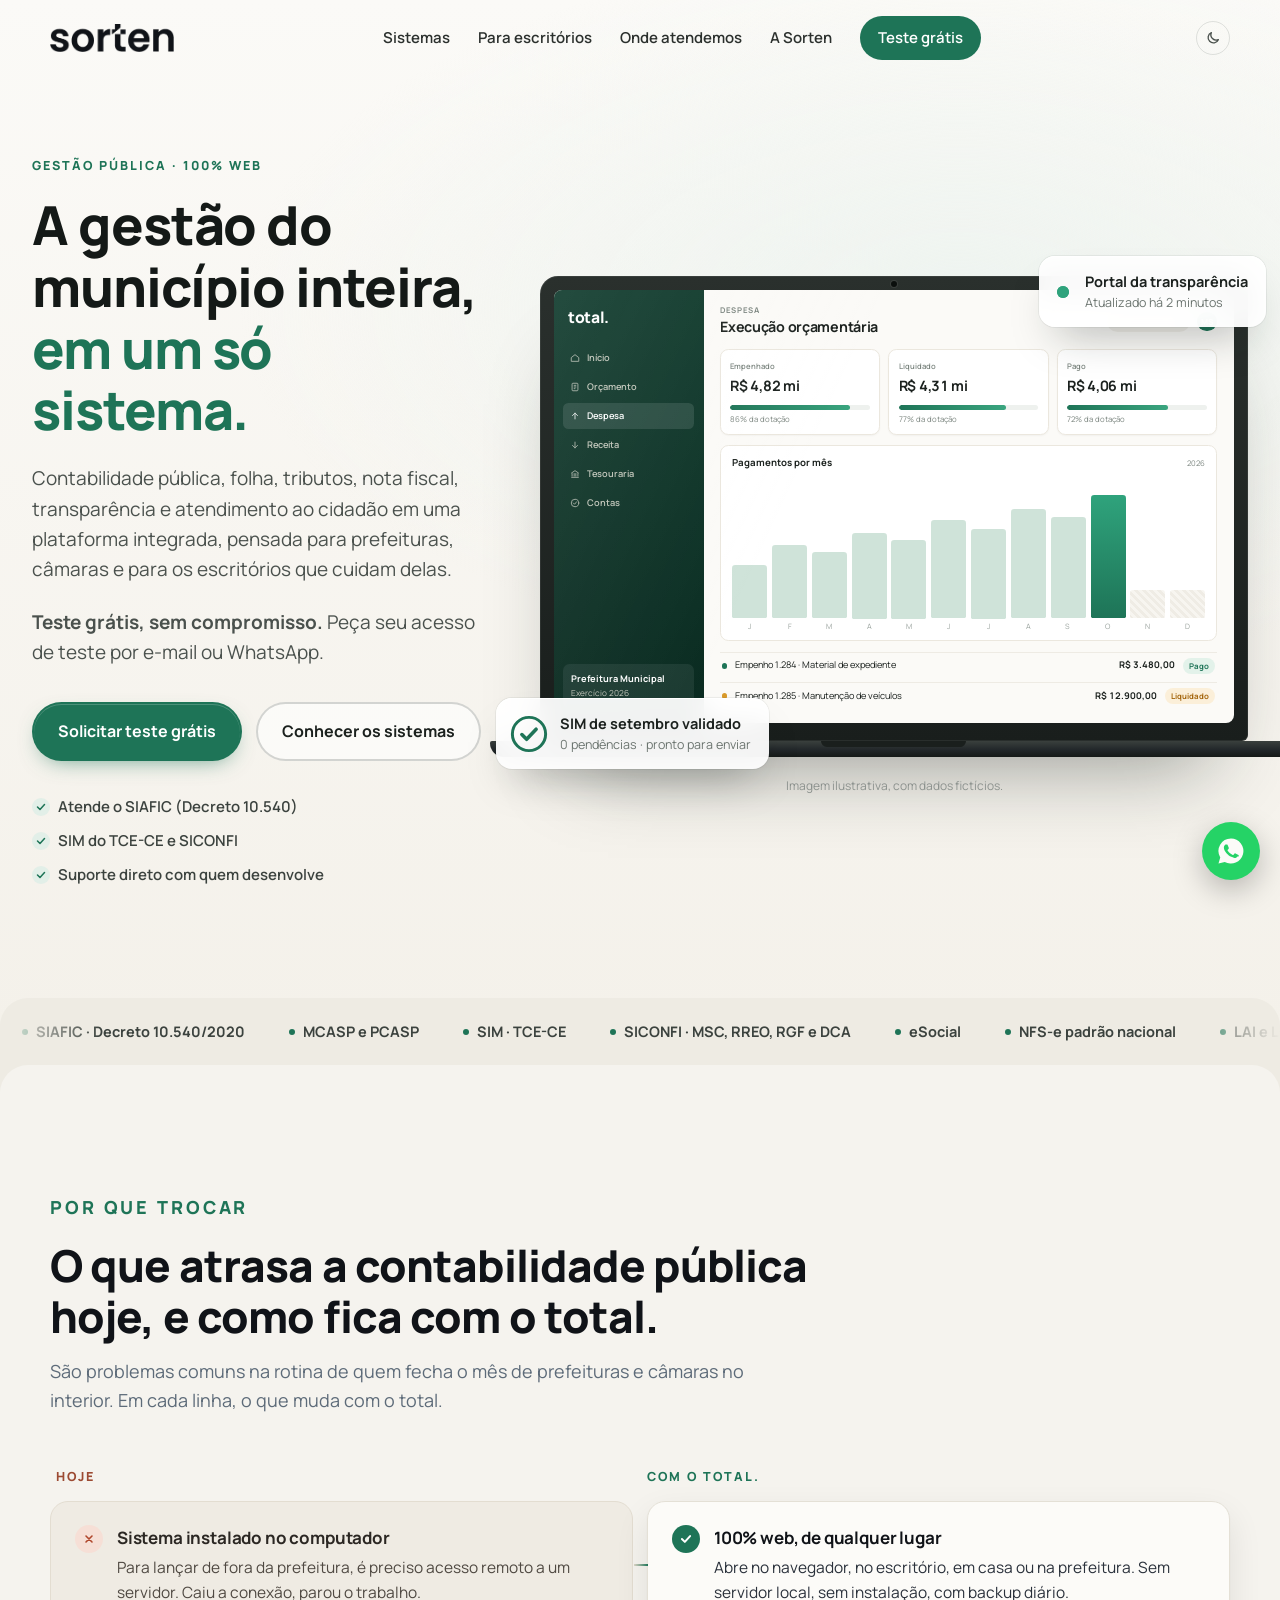
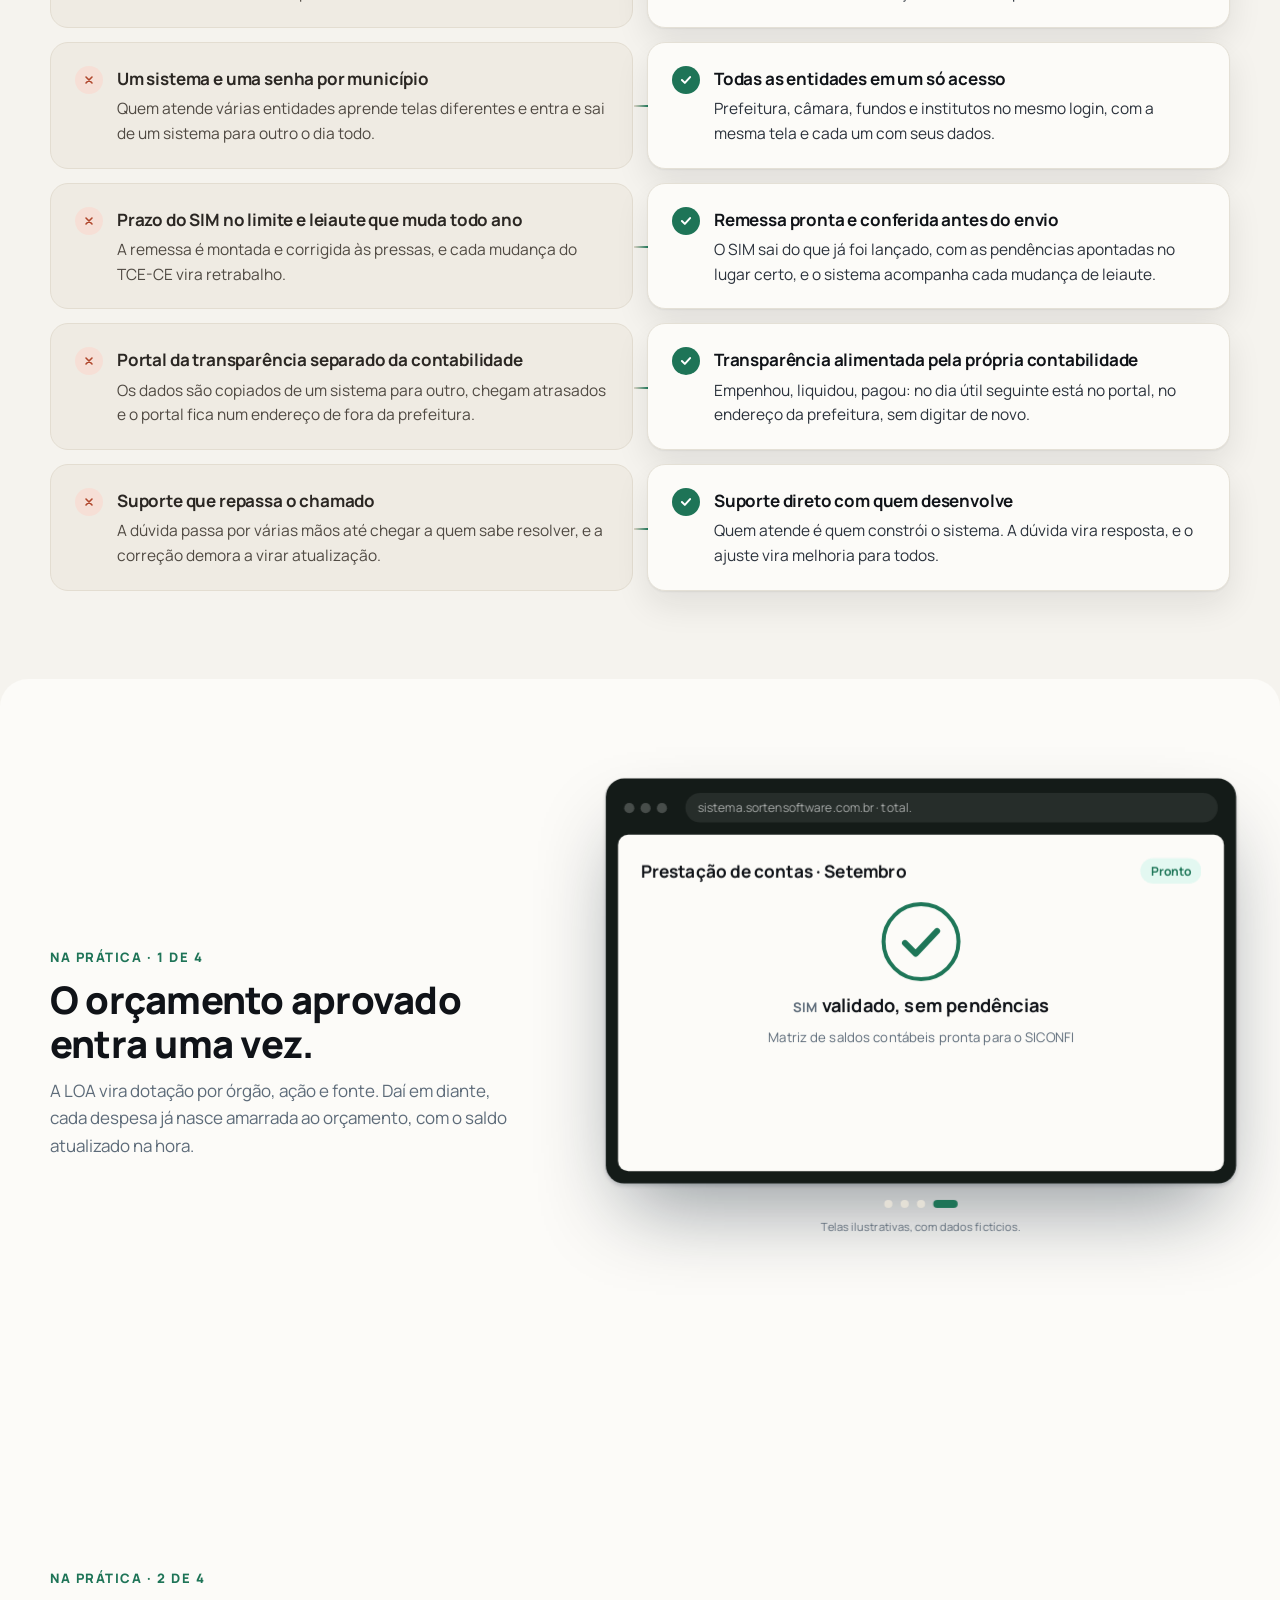
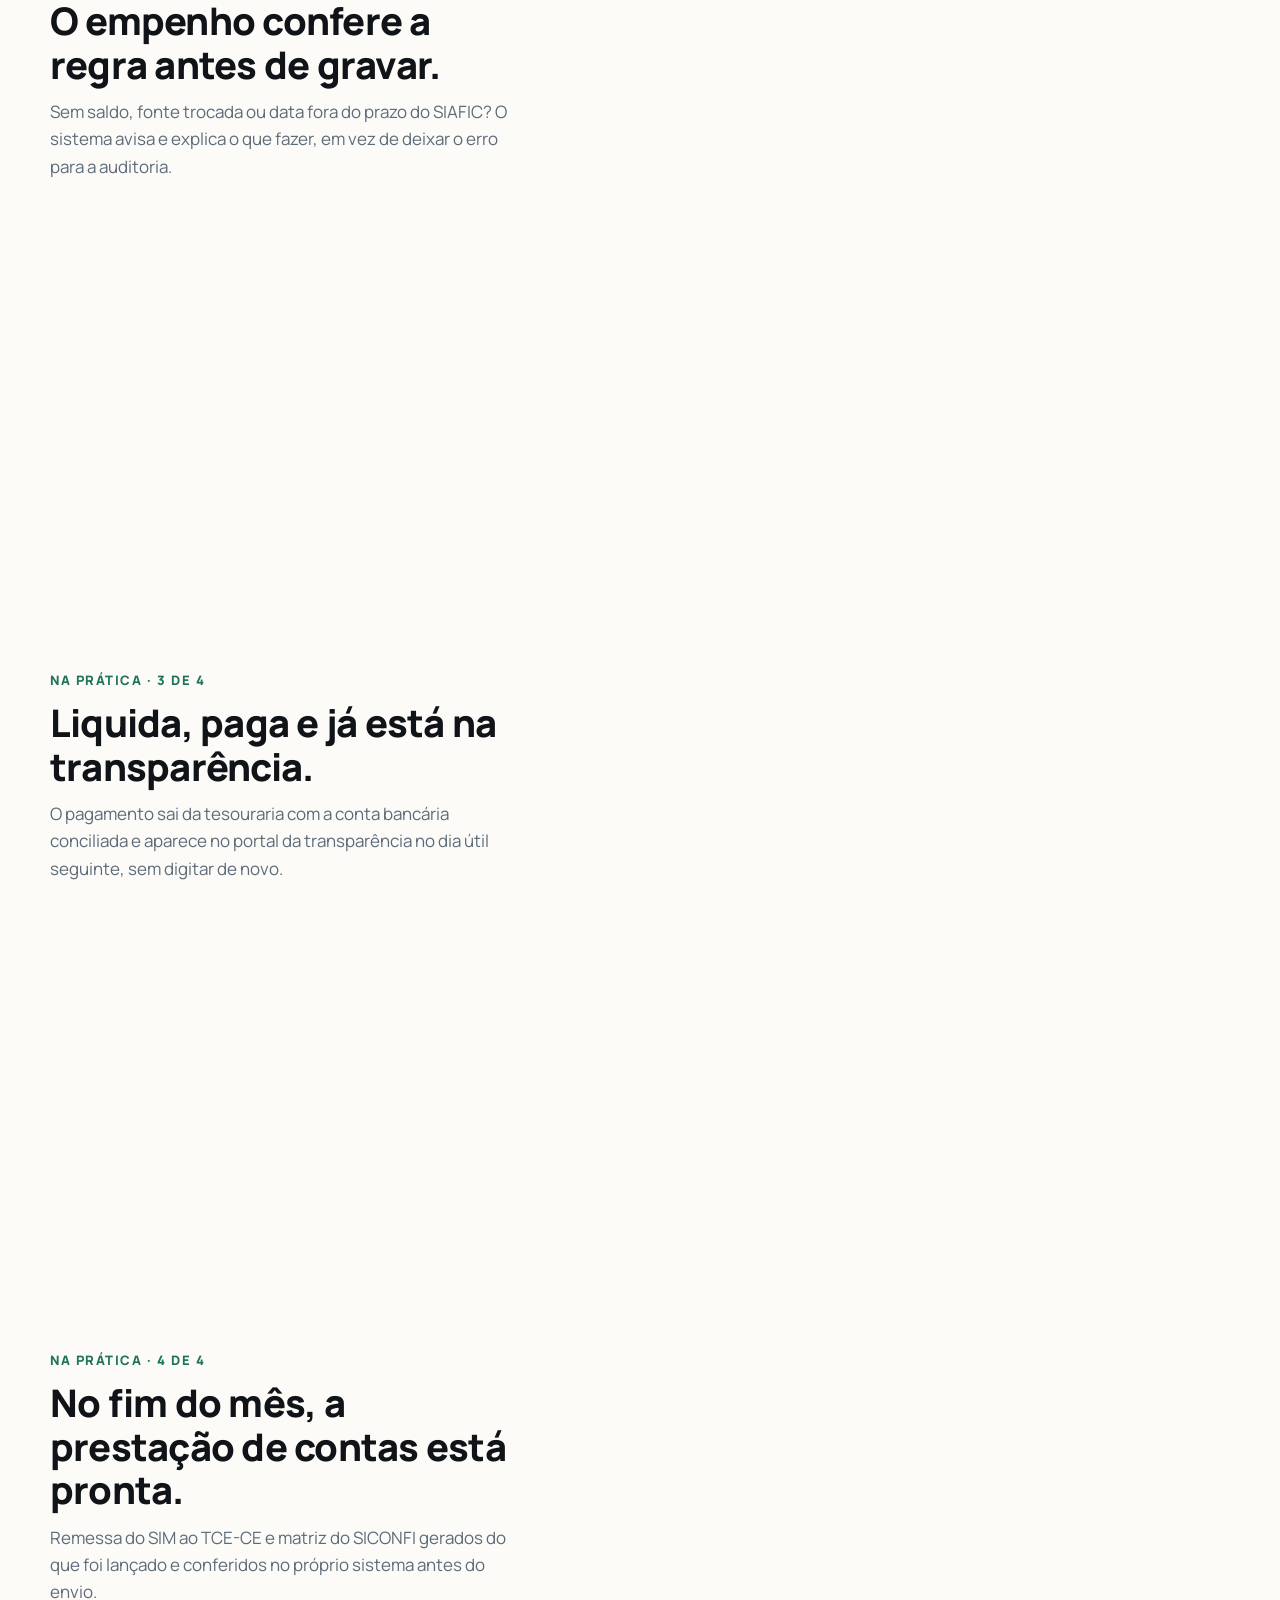
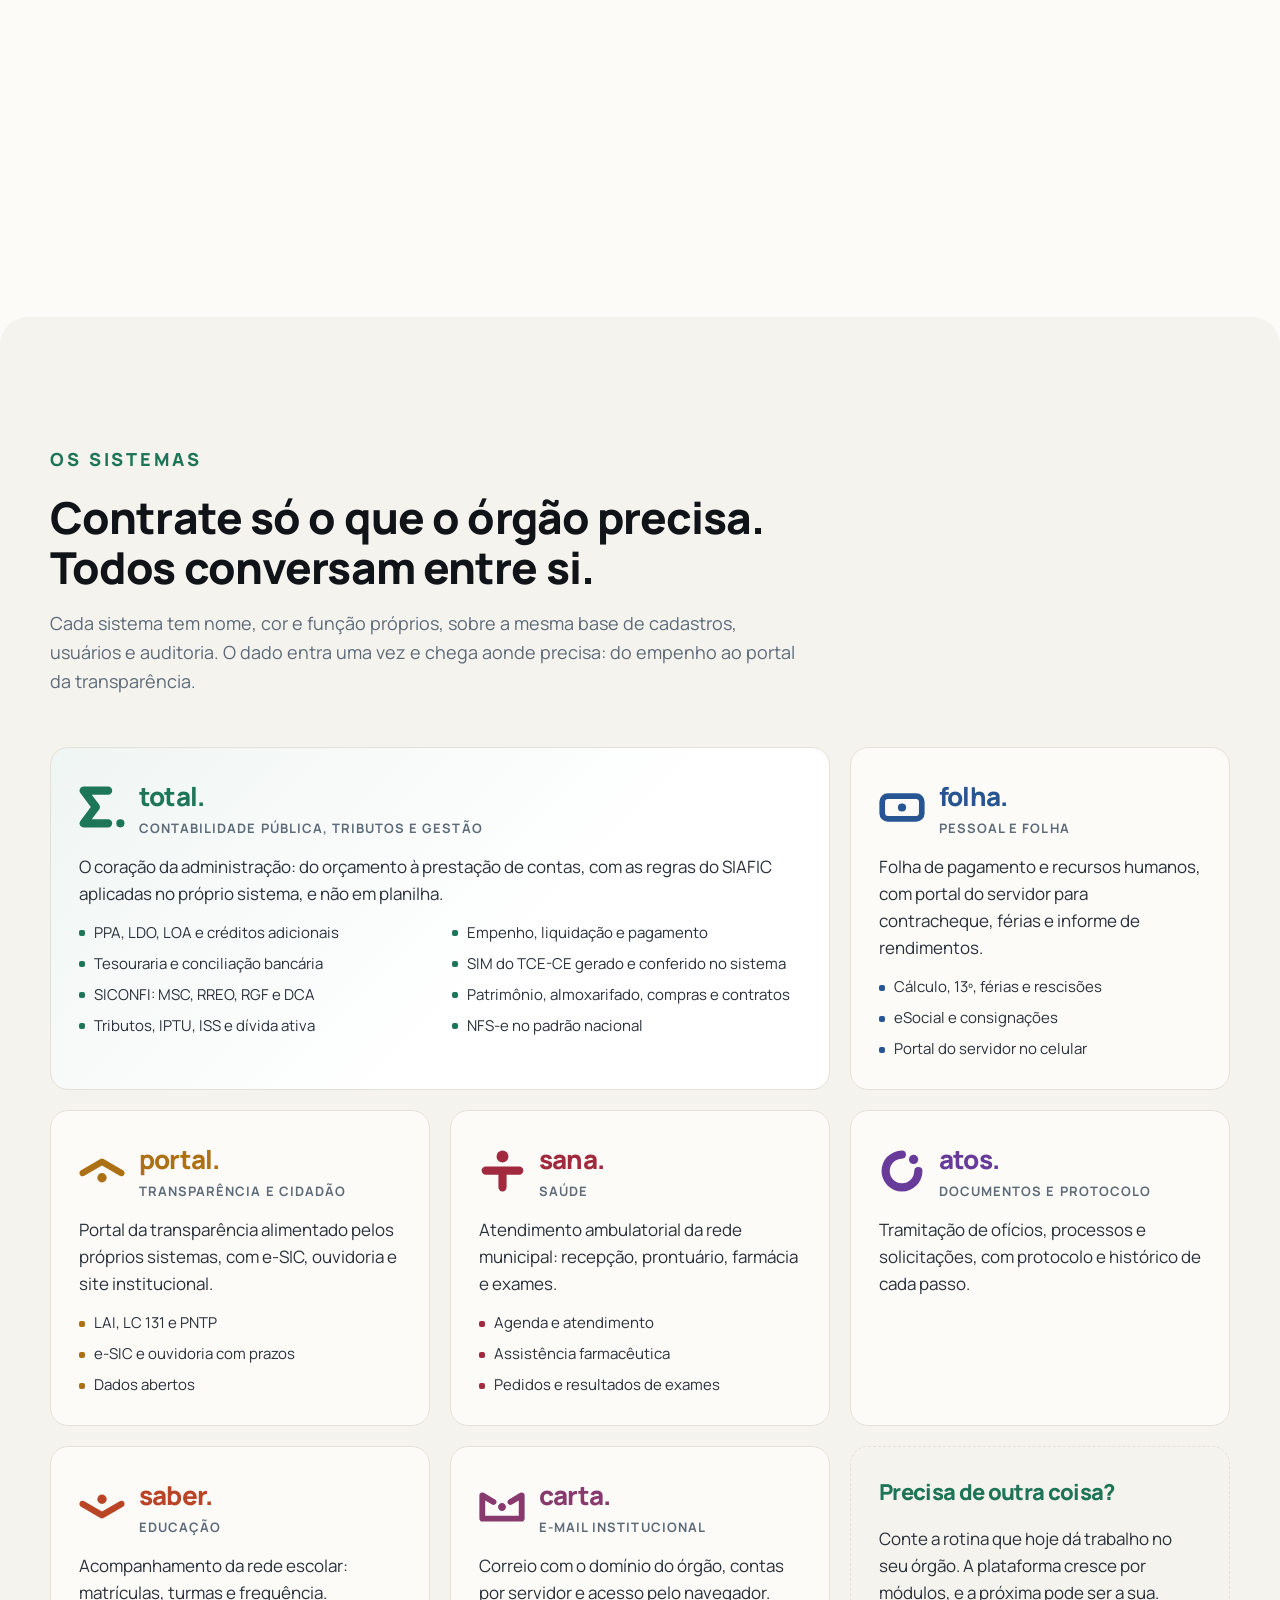
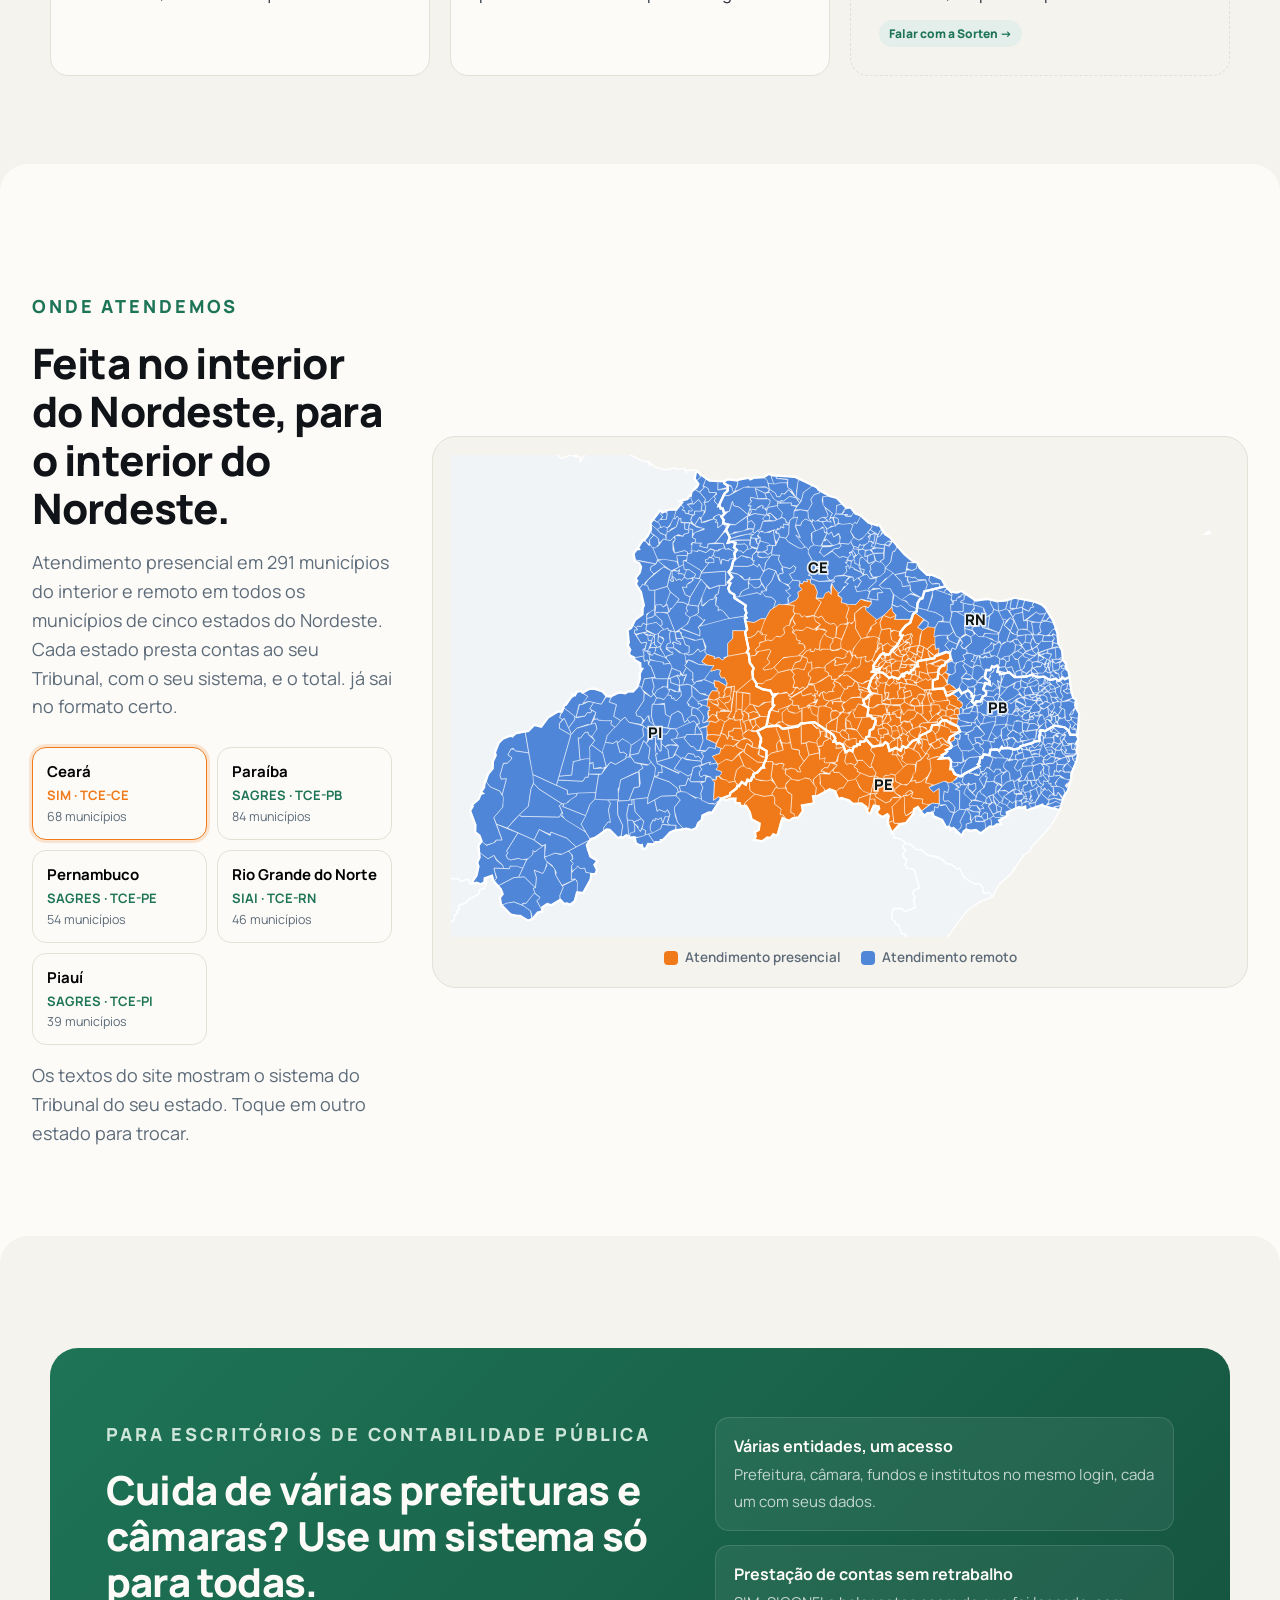
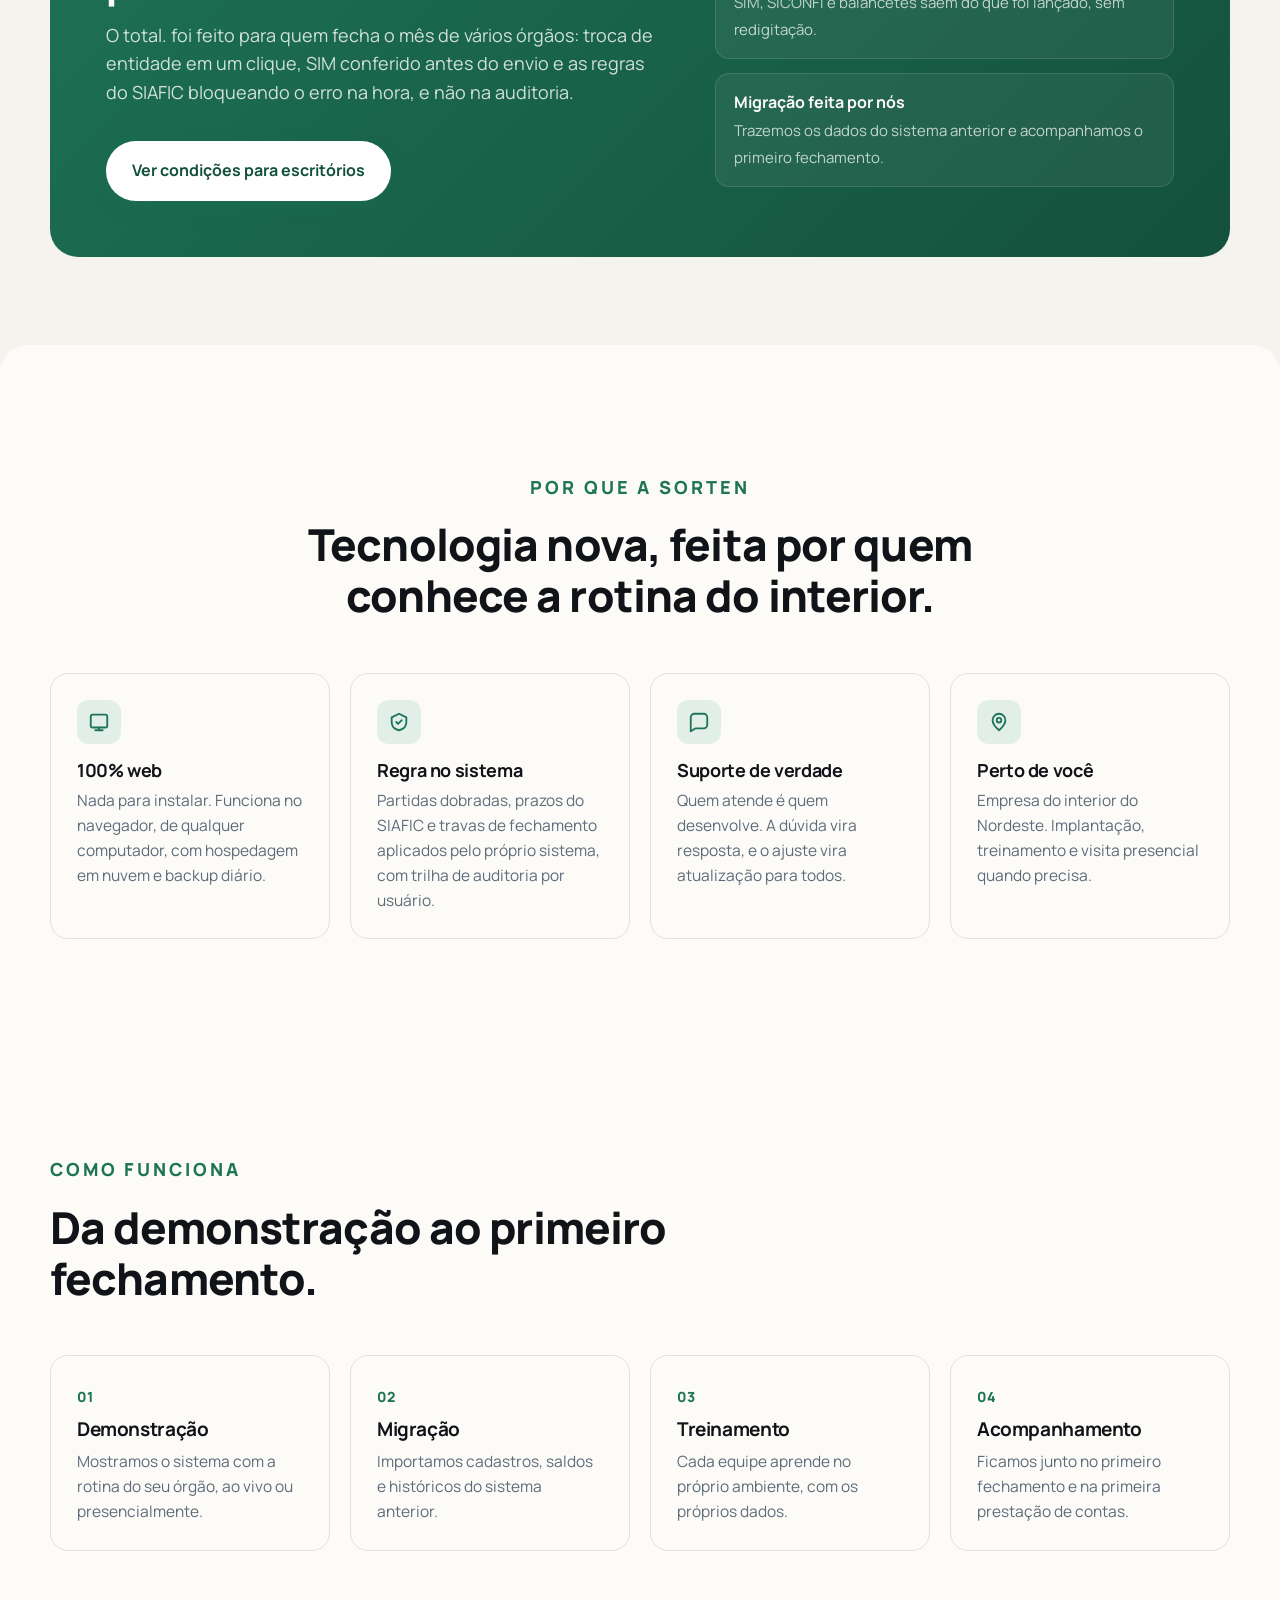
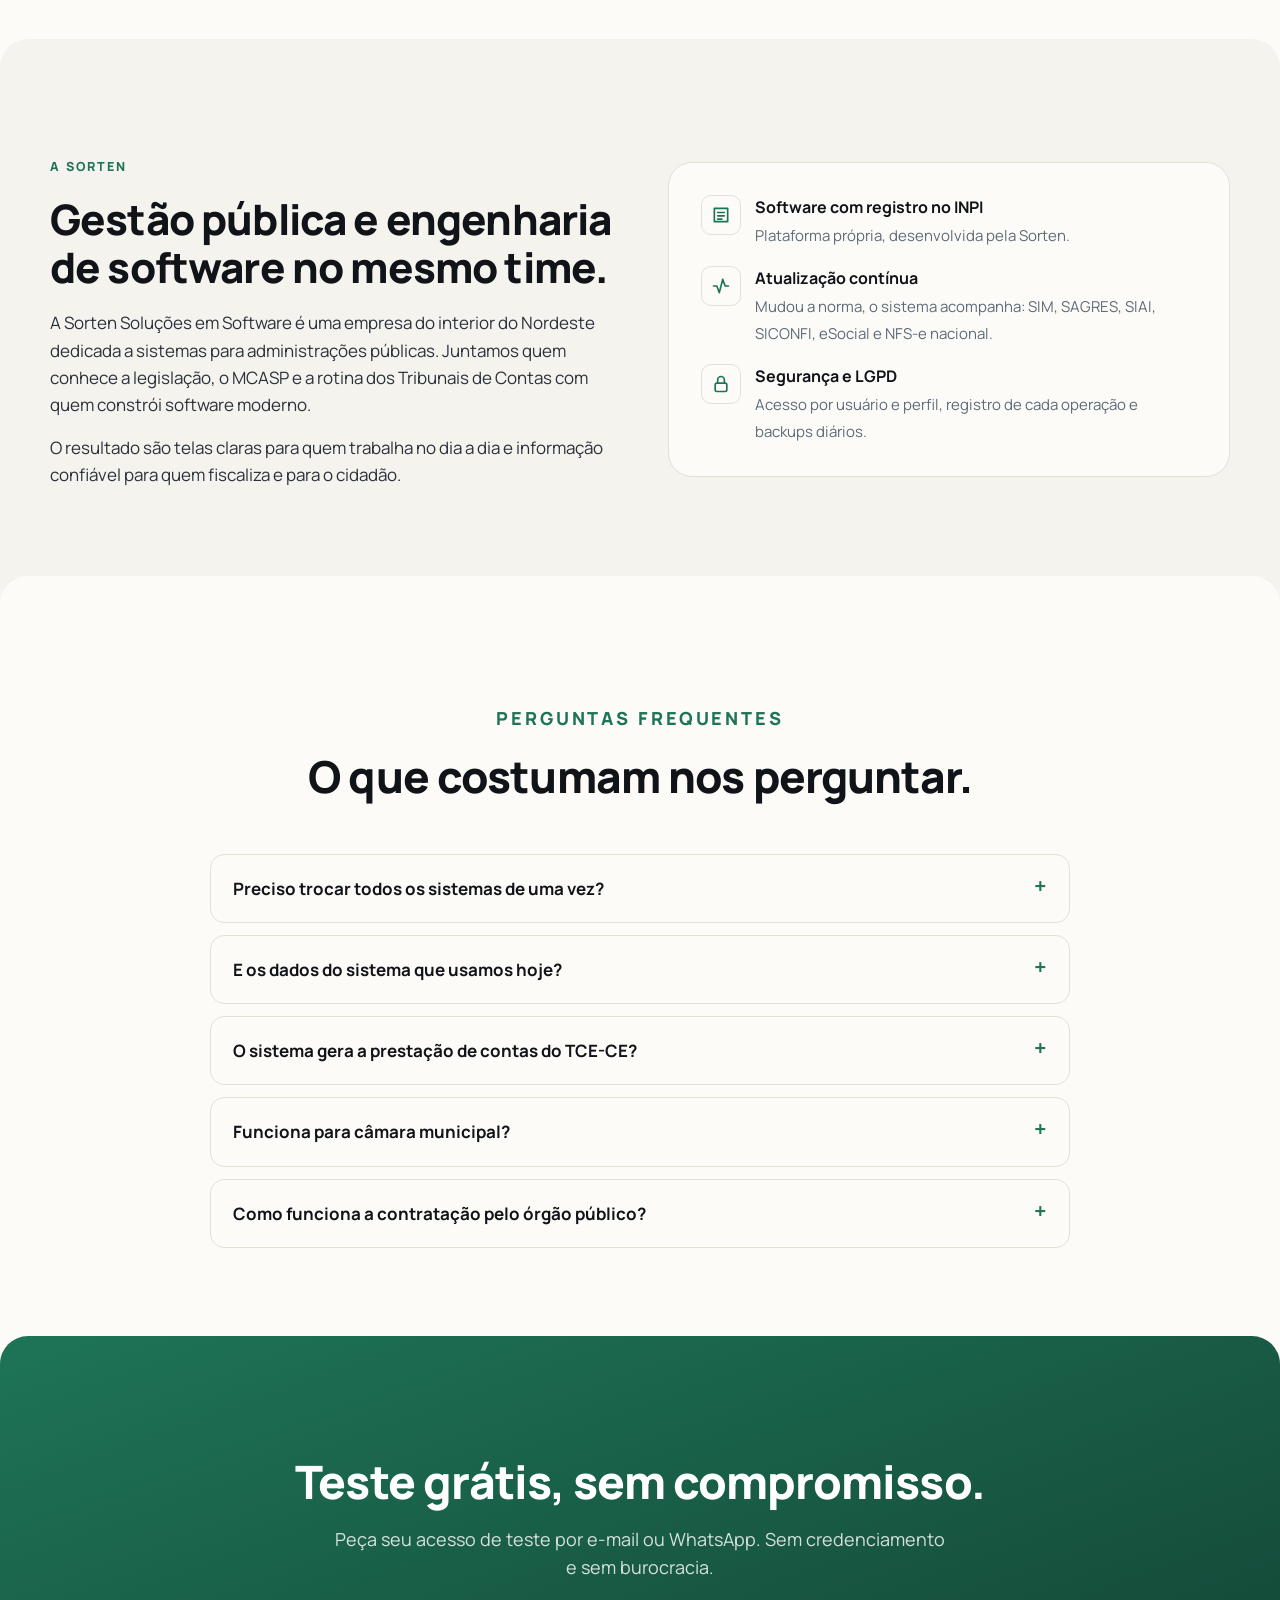
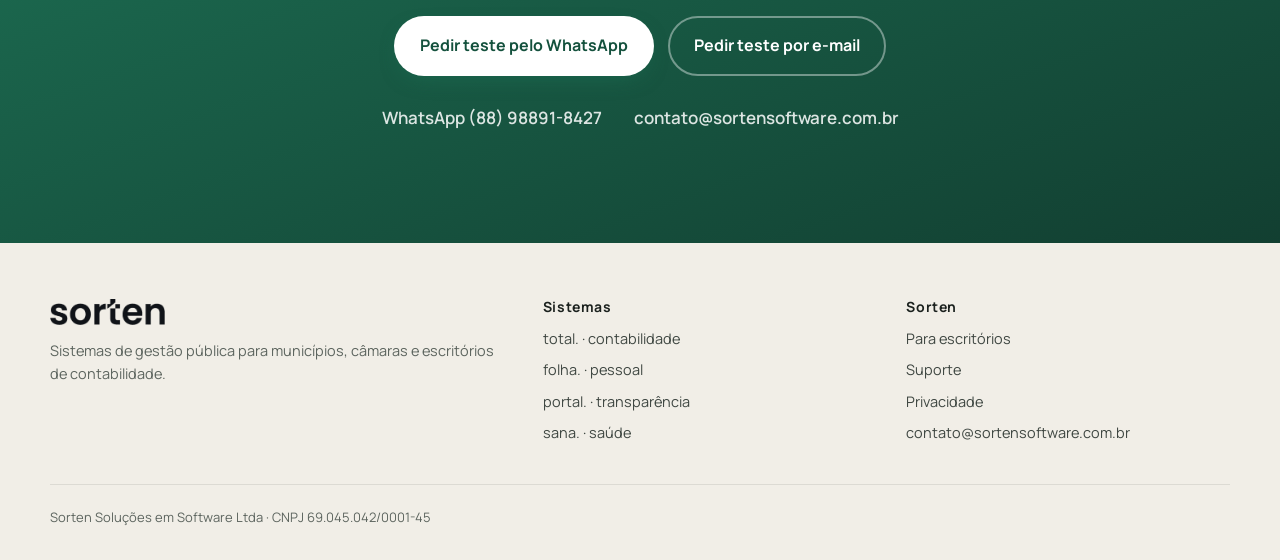
==== commit 697e1b9f: "Explica pedido de teste grátis por e-mail ou WhatsApp" ====
--- a/index.html
+++ b/index.html
@@ -37,7 +37,7 @@
         <a href="/contabilidade/">Para escritórios</a>
         <a href="#onde-atendemos">Onde atendemos</a>
         <a href="#empresa">A Sorten</a>
-        <a class="nav-cta" href="#contato">Agendar demonstração</a>
+        <a class="nav-cta" href="#contato">Teste grátis</a>
       </nav>
       <button class="theme-toggle" type="button" aria-label="Alternar modo escuro" title="Modo escuro"><svg class="i-moon" viewBox="0 0 24 24" fill="none" stroke="currentColor" stroke-width="2" stroke-linecap="round" stroke-linejoin="round" aria-hidden="true"><path d="M20 14.5A8 8 0 0 1 9.5 4a8 8 0 1 0 10.5 10.5Z"/></svg><svg class="i-sun" viewBox="0 0 24 24" fill="none" stroke="currentColor" stroke-width="2" stroke-linecap="round" aria-hidden="true"><circle cx="12" cy="12" r="4"/><path d="M12 2v2M12 20v2M4.9 4.9l1.4 1.4M17.7 17.7l1.4 1.4M2 12h2M20 12h2M4.9 19.1l1.4-1.4M17.7 6.3l1.4-1.4"/></svg></button>
     </div>
@@ -51,11 +51,9 @@
           <p class="eyebrow">Gestão pública · 100% web</p>
           <h1>A gestão do município inteira, <span>em um só sistema.</span></h1>
           <p class="hero-lead">Contabilidade pública, folha, tributos, nota fiscal, transparência e atendimento ao cidadão em uma plataforma integrada, pensada para prefeituras, câmaras e para os escritórios que cuidam delas.</p>
+          <p class="hero-lead"><strong>Teste grátis, sem compromisso.</strong> Peça seu acesso de teste por e-mail ou WhatsApp.</p>
           <div class="hero-actions">
-            <a class="btn btn-primary" href="https://wa.me/5588988918427?text=Ol%C3%A1!%20Quero%20agendar%20uma%20demonstra%C3%A7%C3%A3o%20dos%20sistemas%20da%20Sorten." target="_blank" rel="noopener">
-              <svg viewBox="0 0 24 24" fill="currentColor" aria-hidden="true"><path d="M12 2a10 10 0 0 0-8.6 15.1L2 22l5-1.3A10 10 0 1 0 12 2Zm5.4 14.2c-.2.6-1.3 1.2-1.8 1.3-.5.1-1 .1-3.4-.9-2.8-1.2-4.6-4.1-4.8-4.3-.1-.2-1.1-1.5-1.1-2.9s.7-2.1 1-2.4c.3-.3.6-.3.8-.3h.6c.2 0 .4 0 .6.5l.9 2.1c.1.2.1.4 0 .6l-.4.6-.4.4c-.1.1-.3.3-.1.6.2.3.8 1.3 1.7 2.1 1.1 1 2.1 1.3 2.4 1.5.3.1.5.1.6-.1l.9-1c.2-.3.4-.2.7-.1l2 1c.3.1.5.2.5.3.1.2.1.7-.1 1.3Z"/></svg>
-              Agendar demonstração
-            </a>
+            <a class="btn btn-primary" href="#contato">Solicitar teste grátis</a>
             <a class="btn btn-ghost" href="#sistemas">Conhecer os sistemas</a>
           </div>
           <ul class="hero-checks">
@@ -429,11 +427,11 @@
     <!-- CONTATO -->
     <section class="cta band" id="contato" style="z-index:11">
       <div class="shell">
-        <h2>Veja o sistema funcionando com a rotina do seu órgão.</h2>
-        <p>Em 40 minutos mostramos o caminho do orçamento à prestação de contas. Sem compromisso.</p>
+        <h2>Teste grátis, sem compromisso.</h2>
+        <p>Peça seu acesso de teste por e-mail ou WhatsApp. Sem credenciamento e sem burocracia.</p>
         <div class="hero-actions">
-          <a class="btn btn-primary" href="https://wa.me/5588988918427?text=Ol%C3%A1!%20Quero%20agendar%20uma%20demonstra%C3%A7%C3%A3o%20dos%20sistemas%20da%20Sorten." target="_blank" rel="noopener">Agendar pelo WhatsApp</a>
-          <a class="btn btn-ghost" href="mailto:contato@sortensoftware.com.br?subject=Demonstra%C3%A7%C3%A3o%20dos%20sistemas%20Sorten">Enviar e-mail</a>
+          <a class="btn btn-primary" href="https://wa.me/5588988918427?text=Ol%C3%A1%21%20Quero%20solicitar%20um%20teste%20gr%C3%A1tis%20dos%20sistemas%20da%20Sorten." target="_blank" rel="noopener">Pedir teste pelo WhatsApp</a>
+          <a class="btn btn-ghost" href="mailto:contato@sortensoftware.com.br?subject=Teste%20gr%C3%A1tis%20dos%20sistemas%20Sorten">Pedir teste por e-mail</a>
         </div>
         <div class="contact-lines">
           <a href="https://wa.me/5588988918427" target="_blank" rel="noopener">WhatsApp (88) 98891-8427</a>
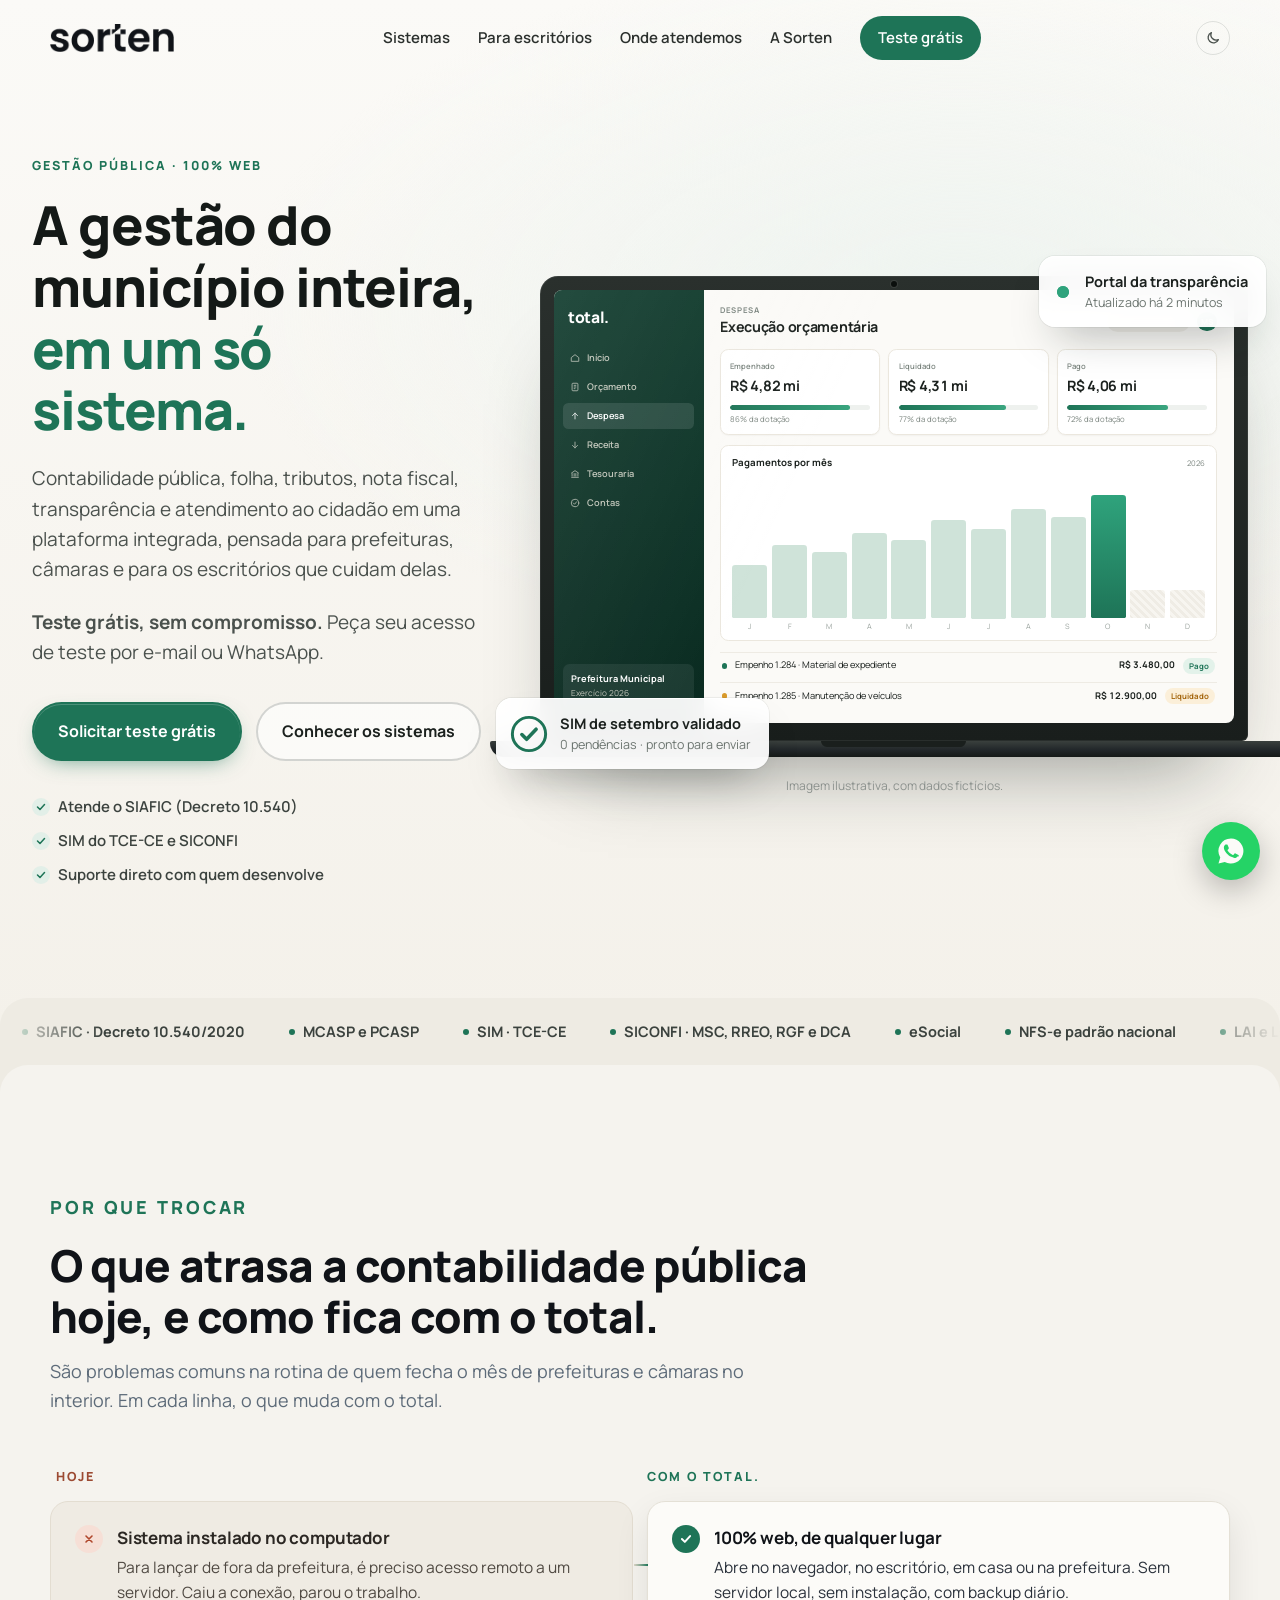
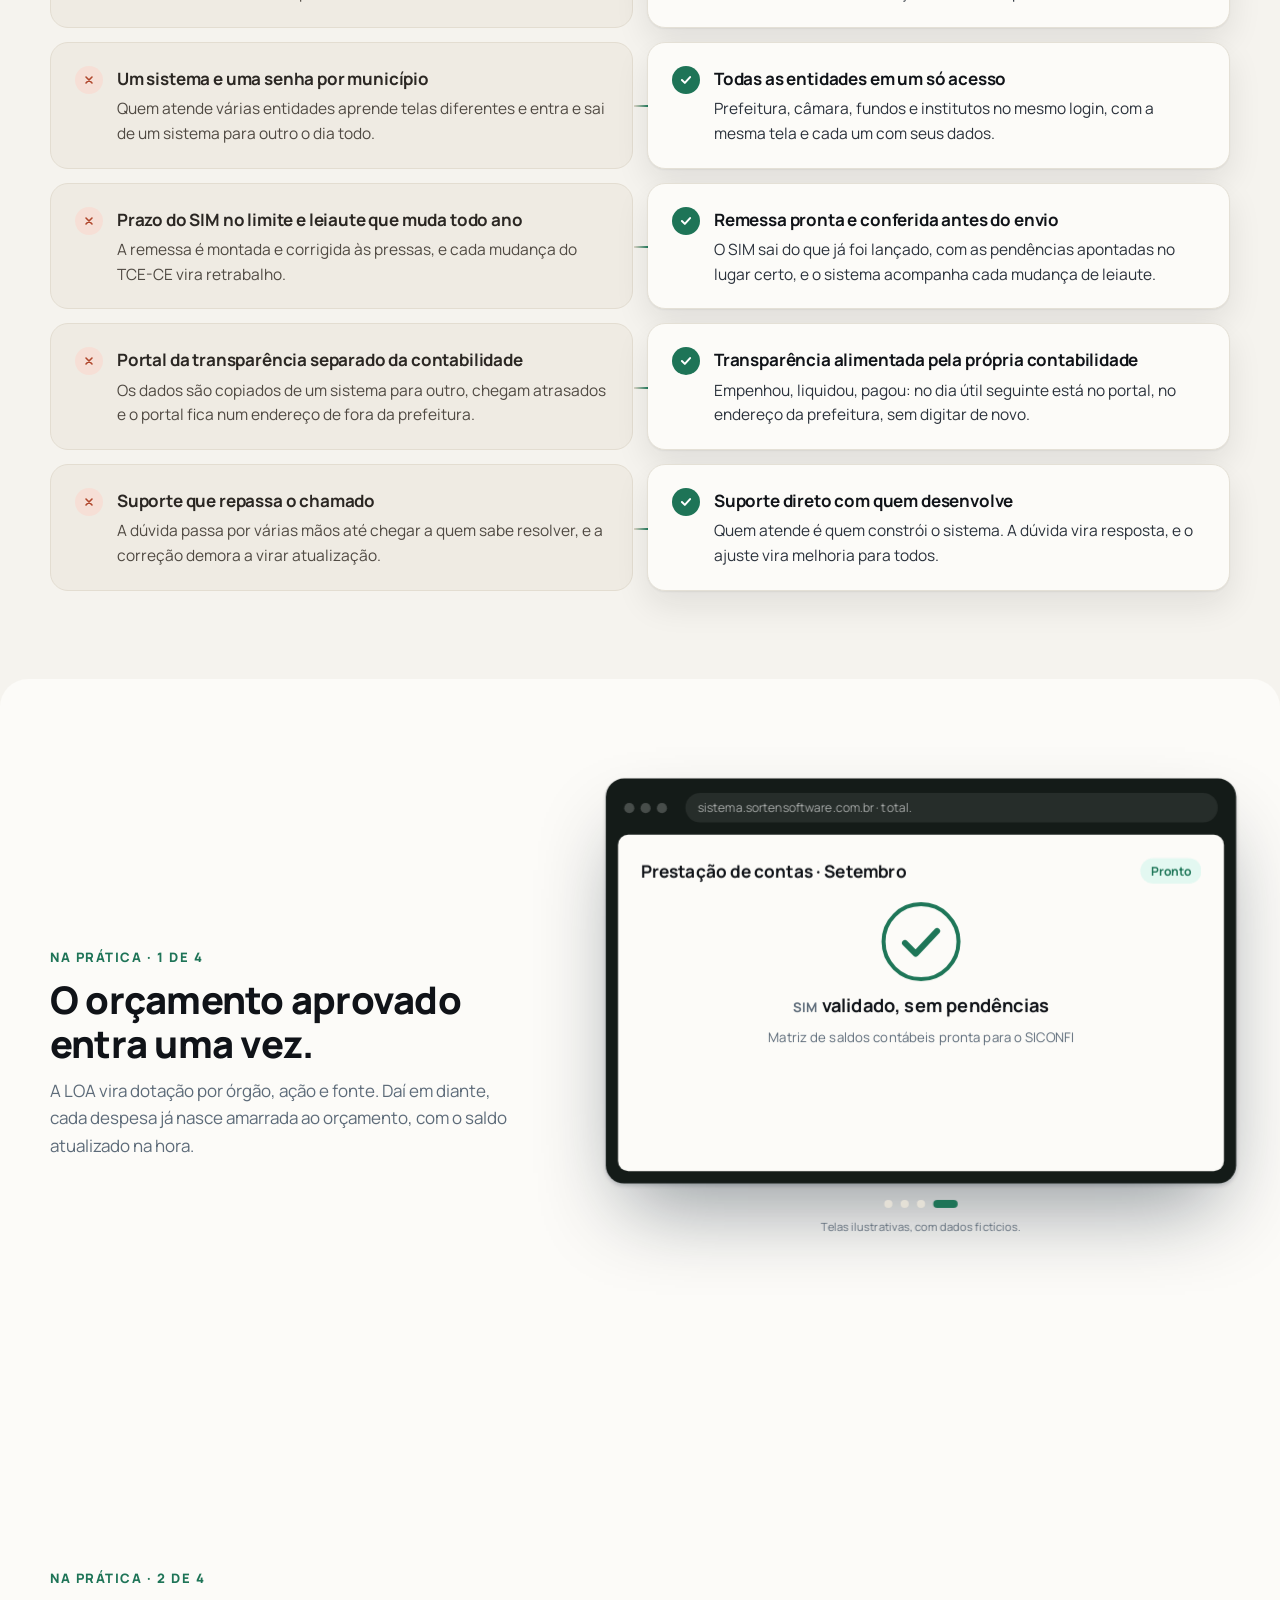
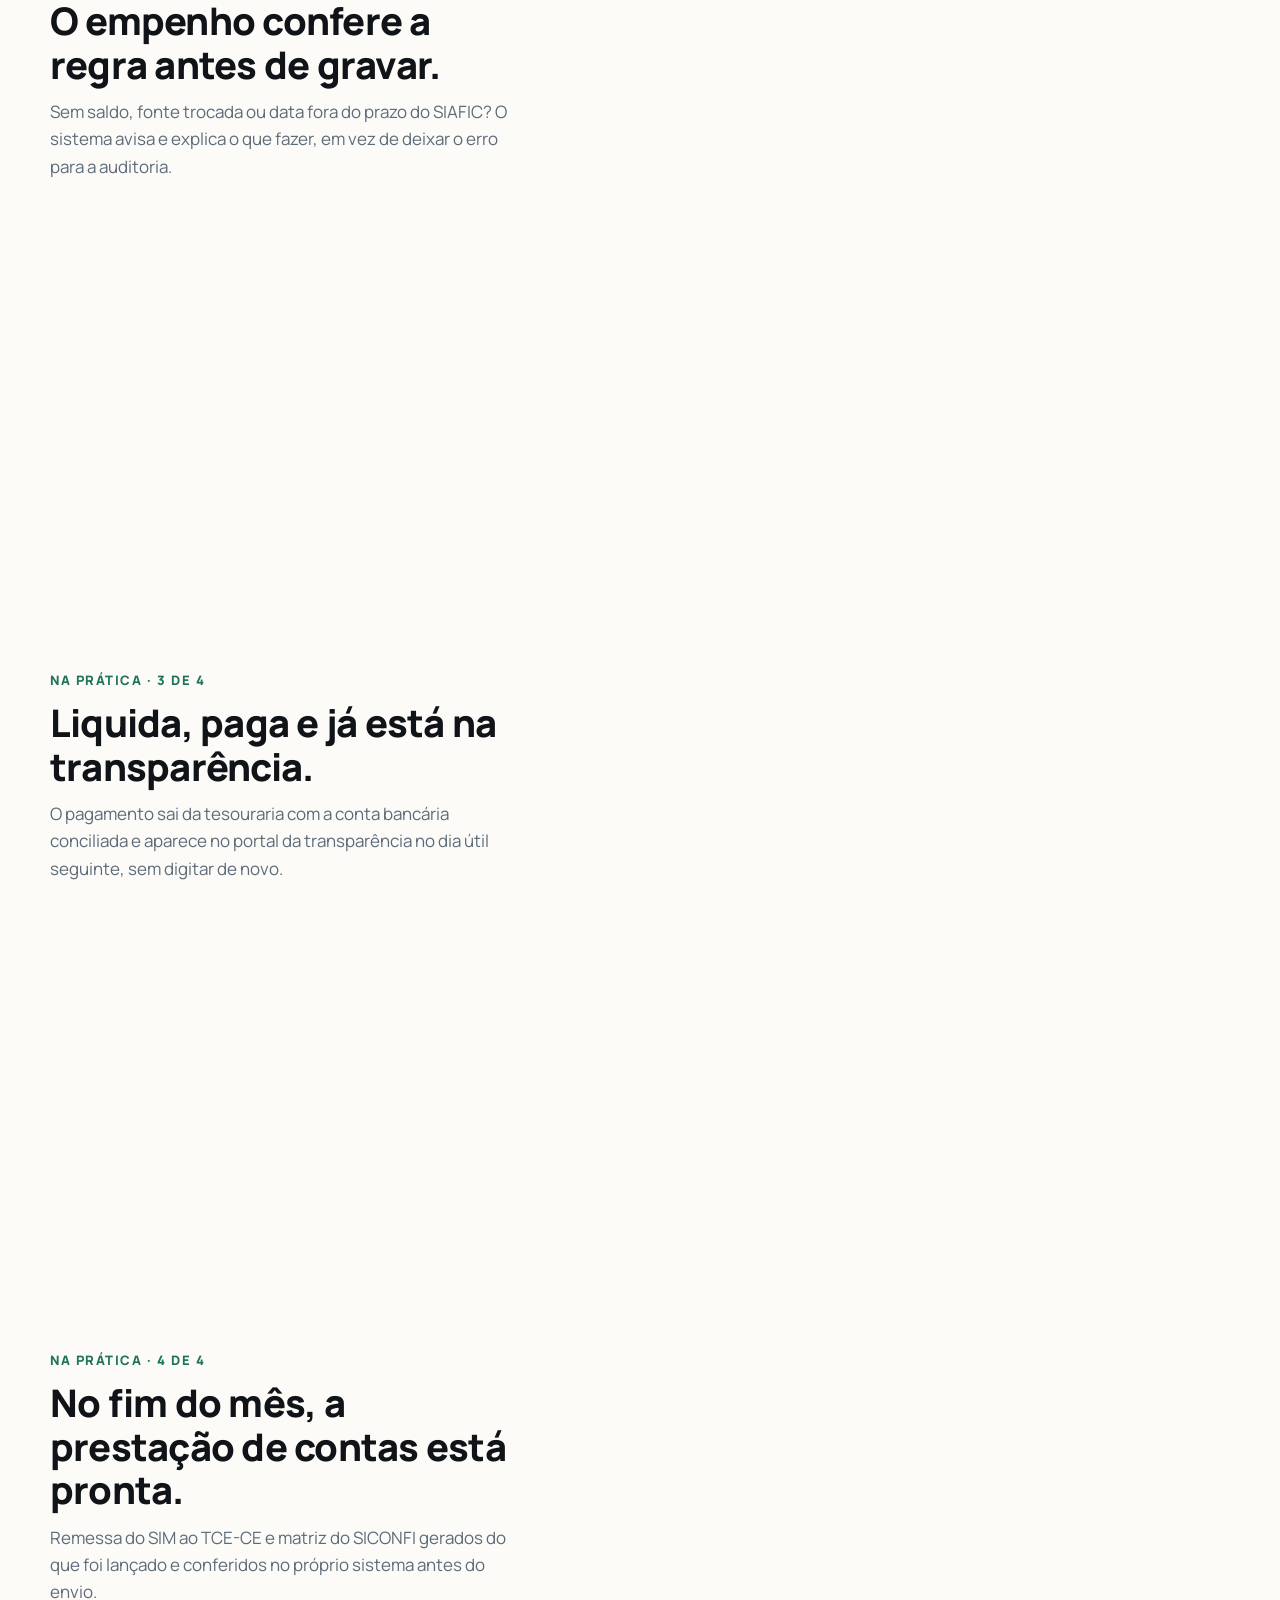
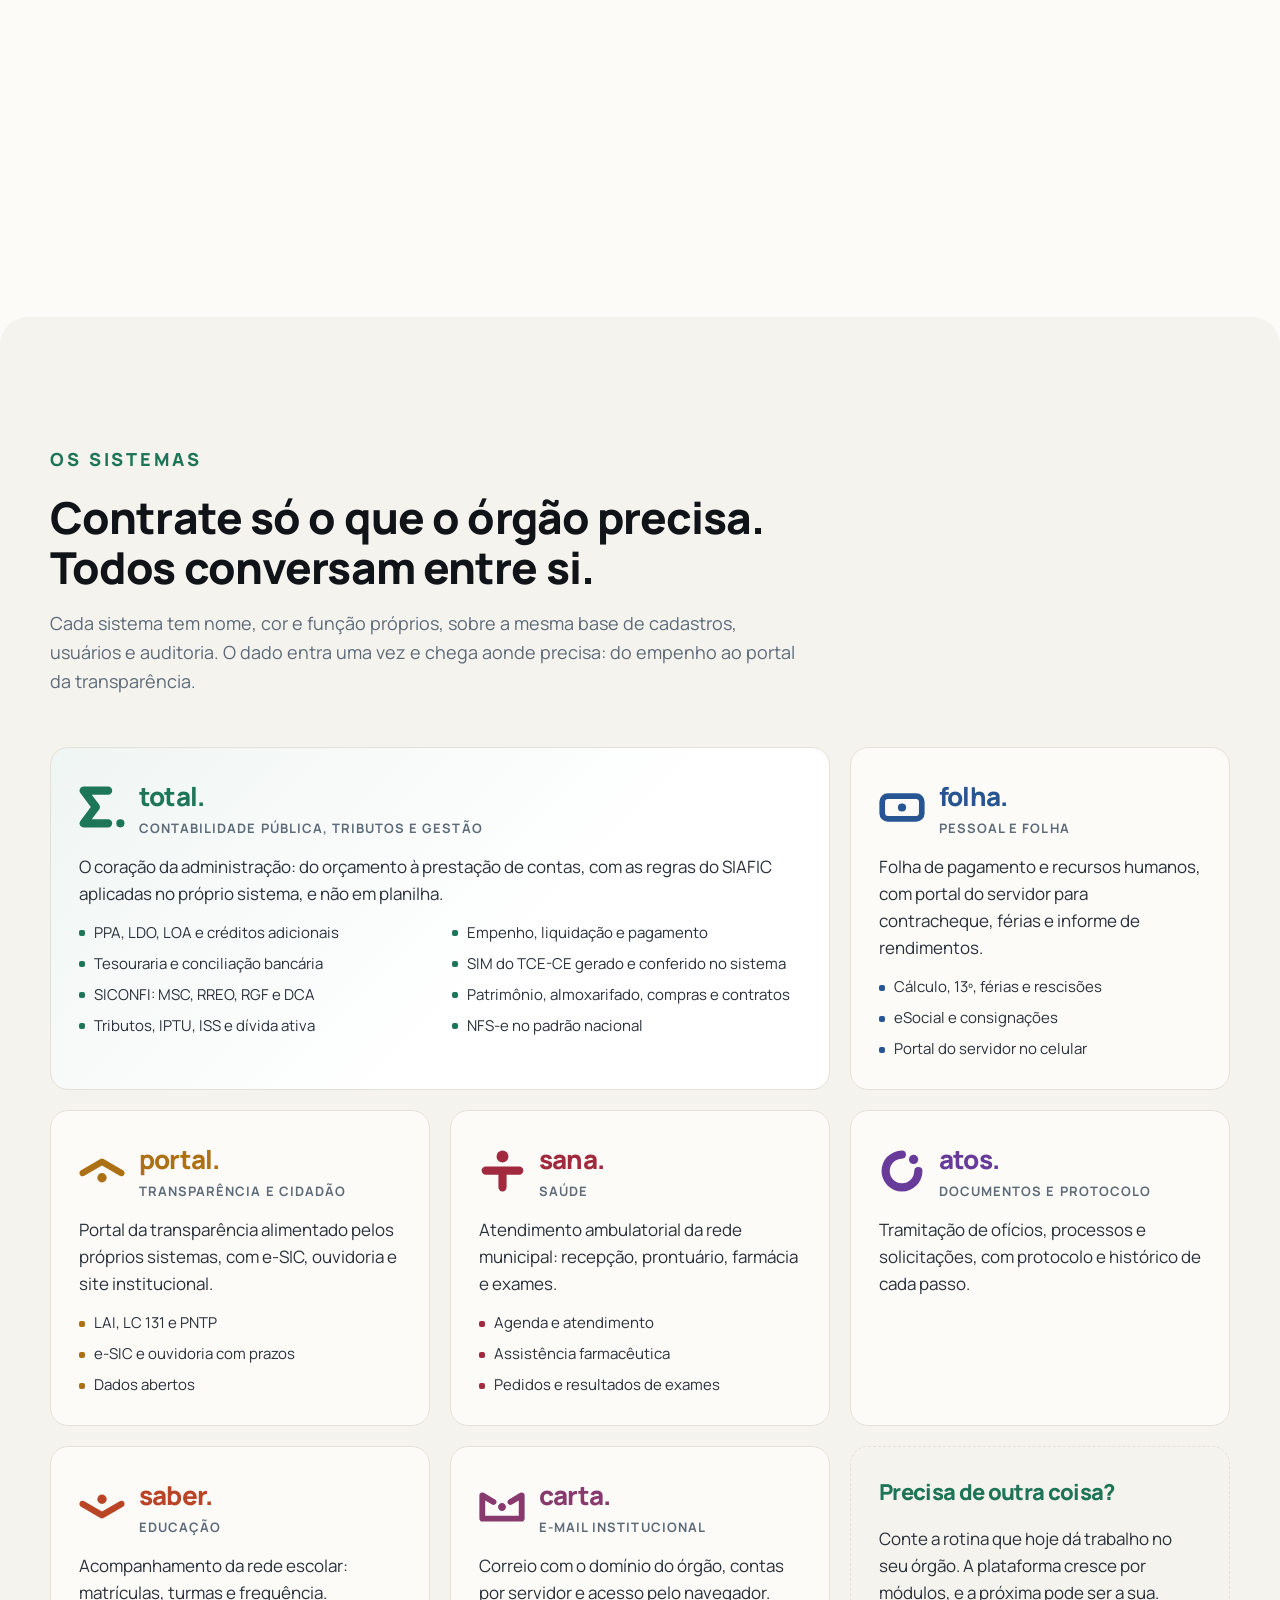
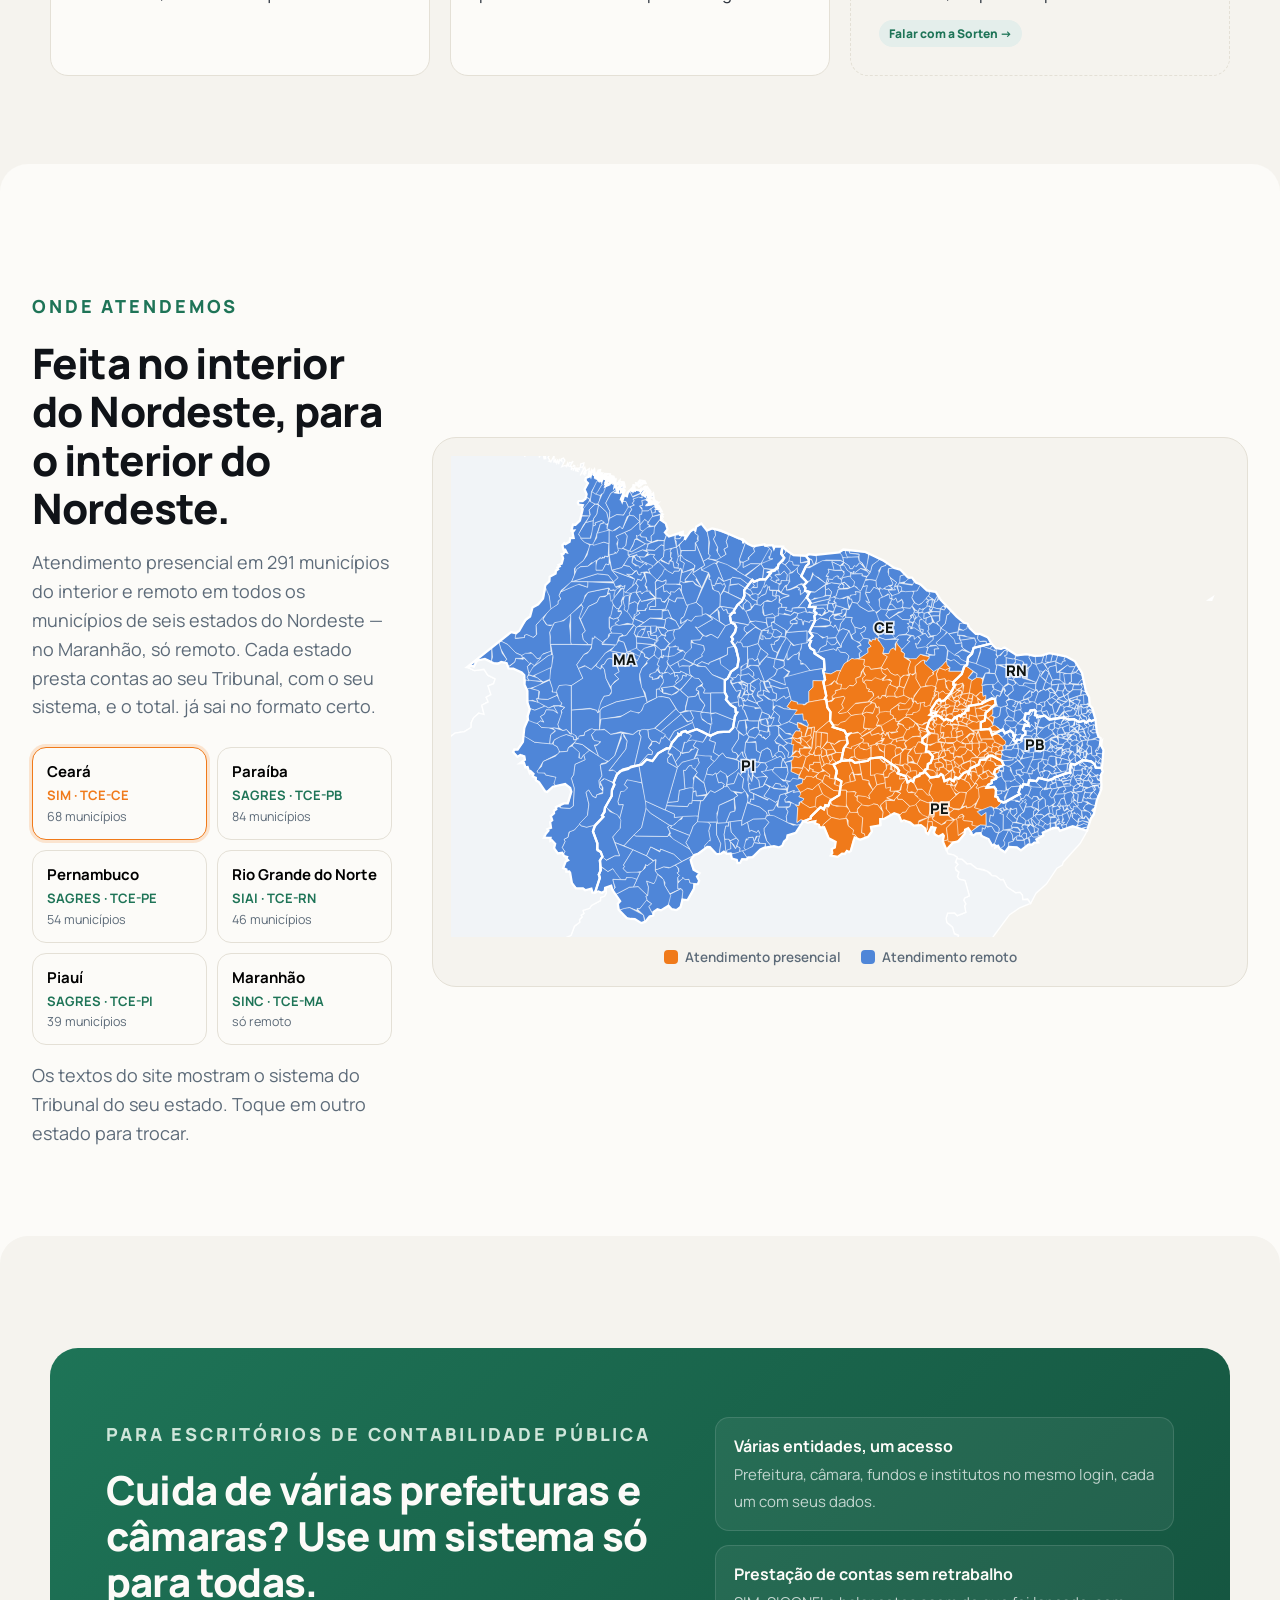
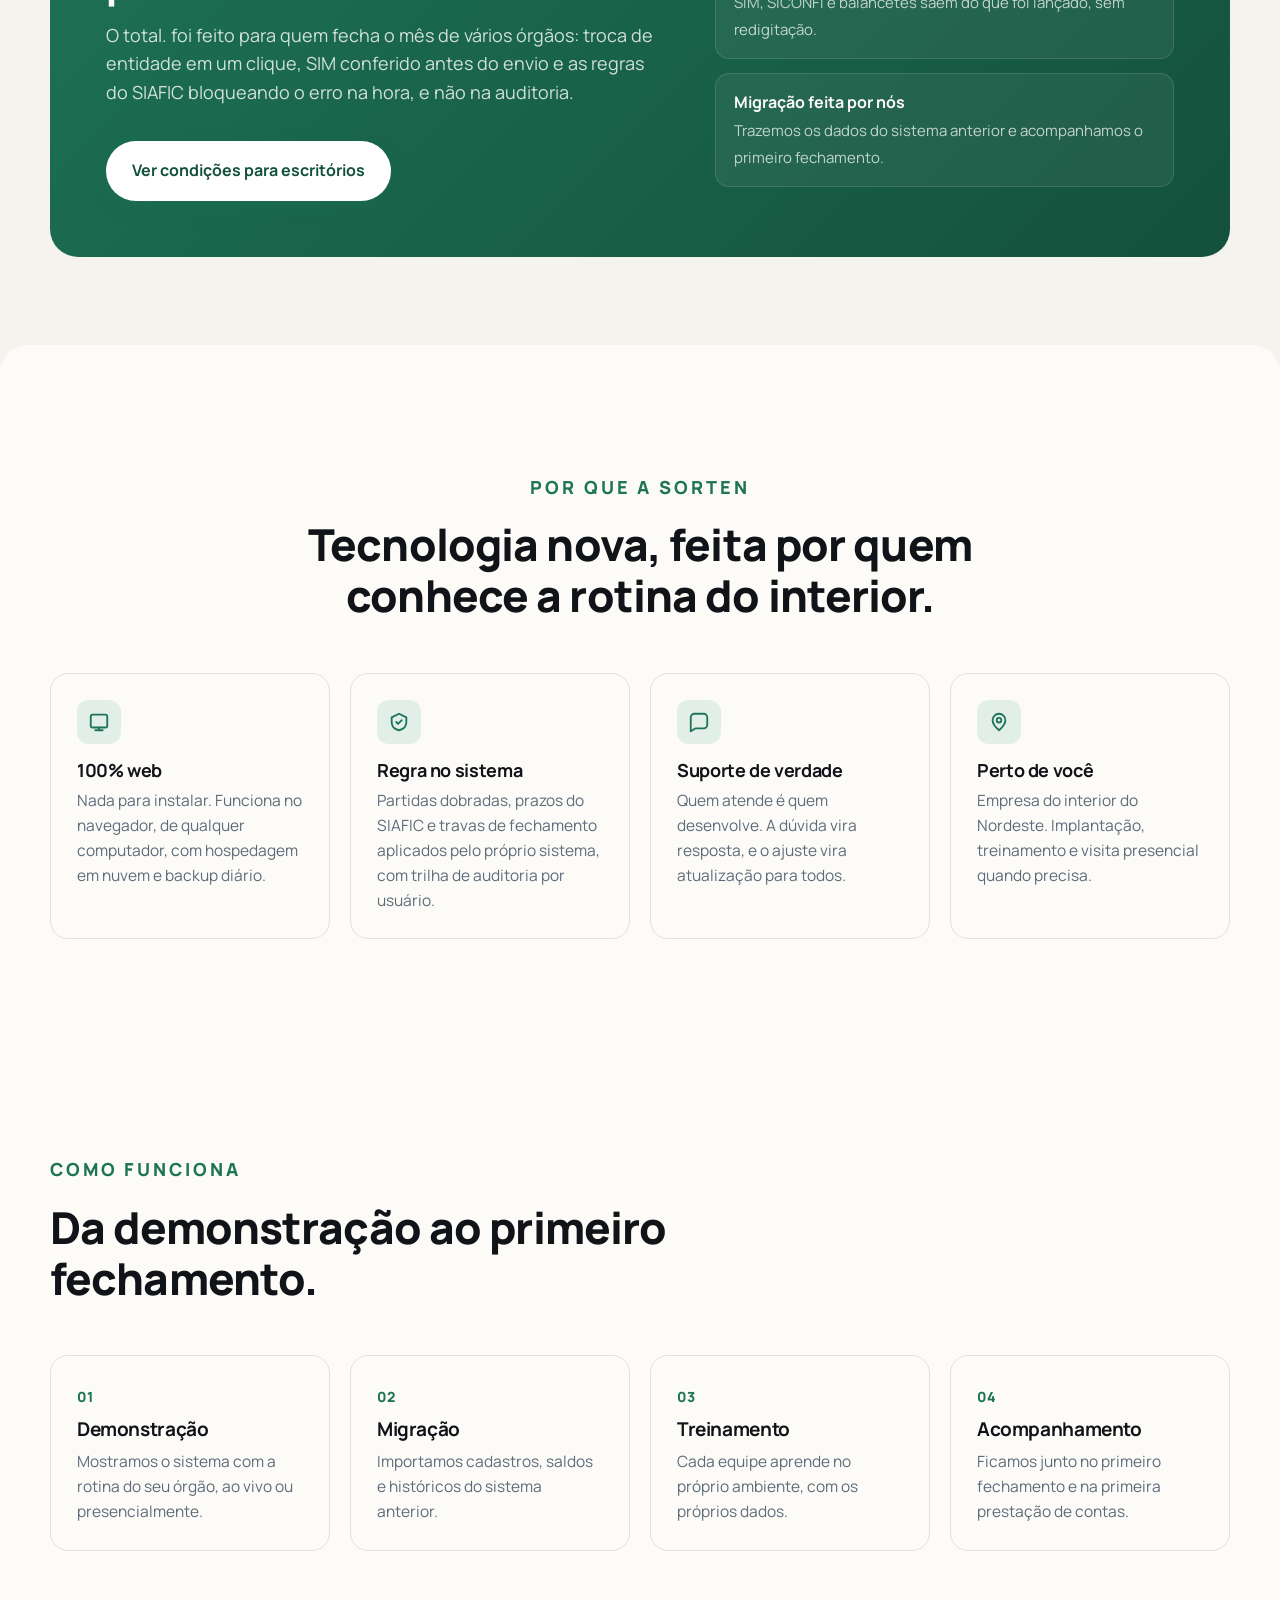
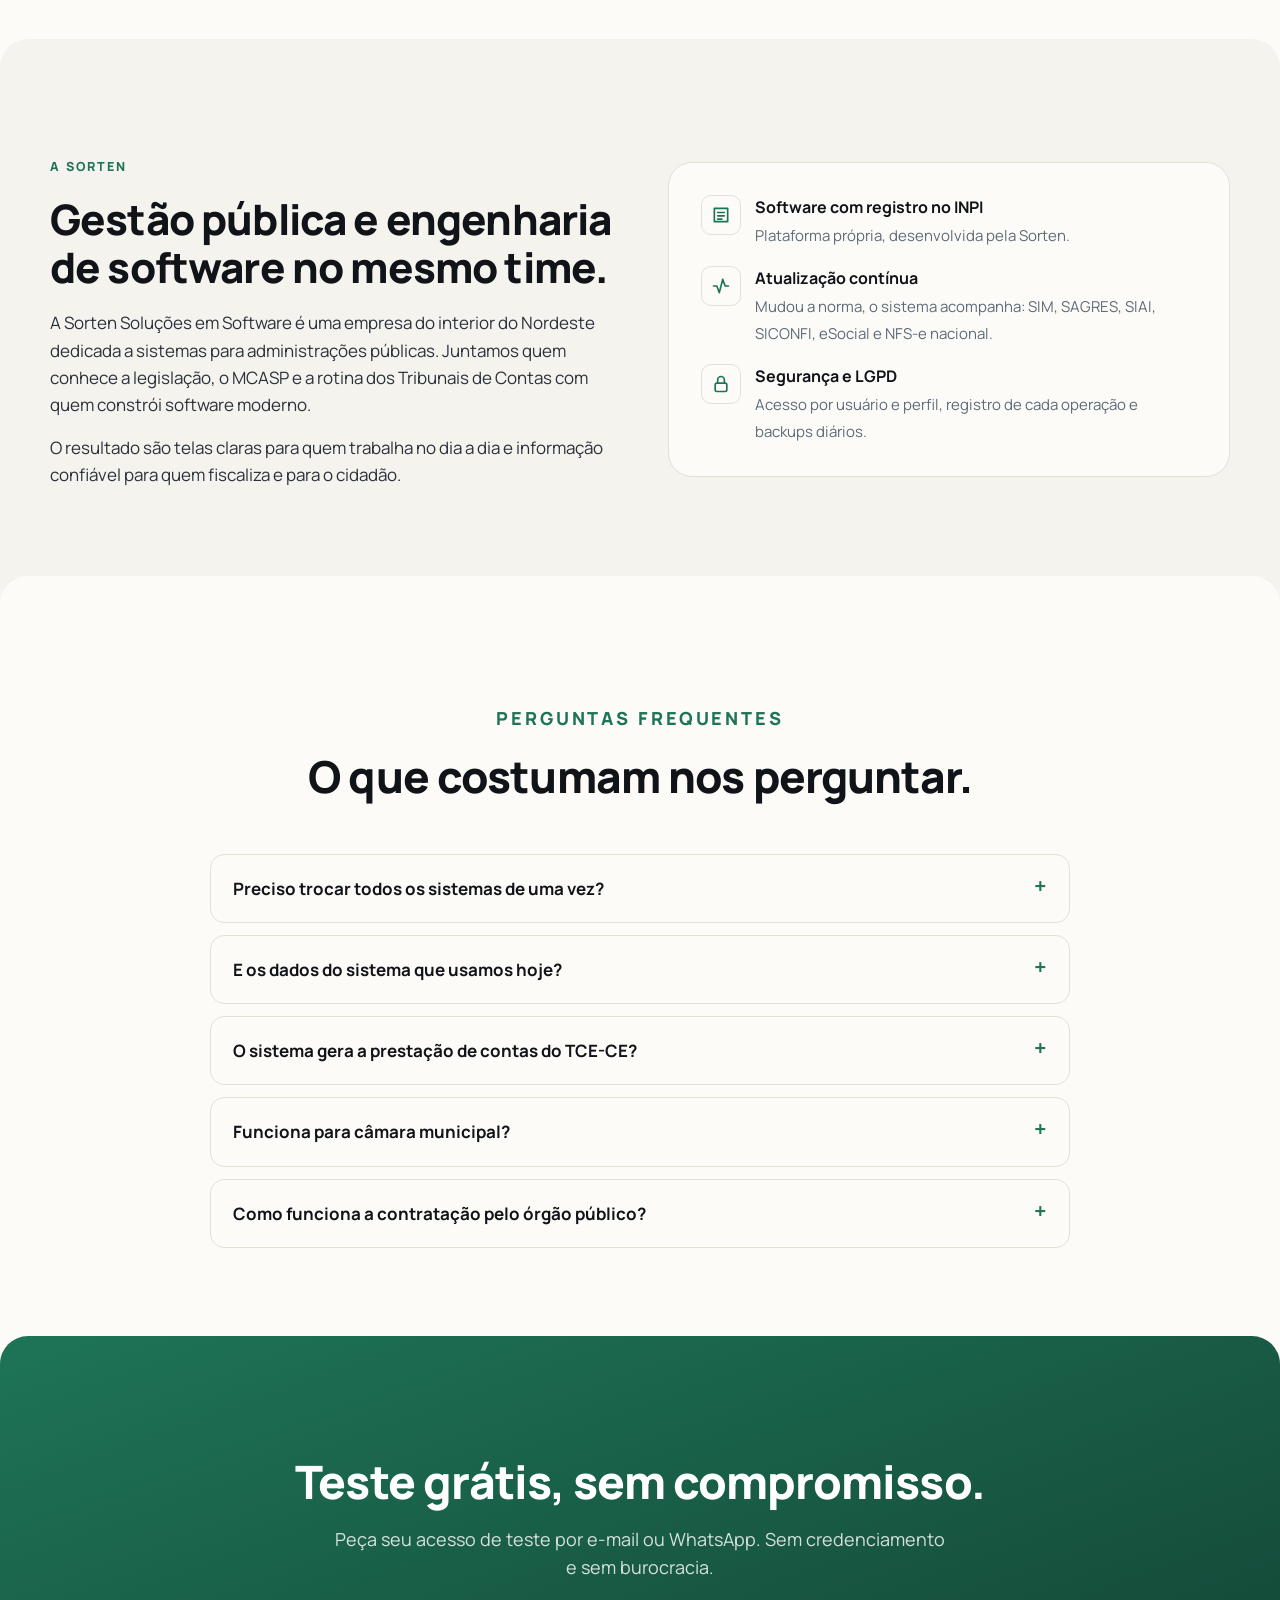
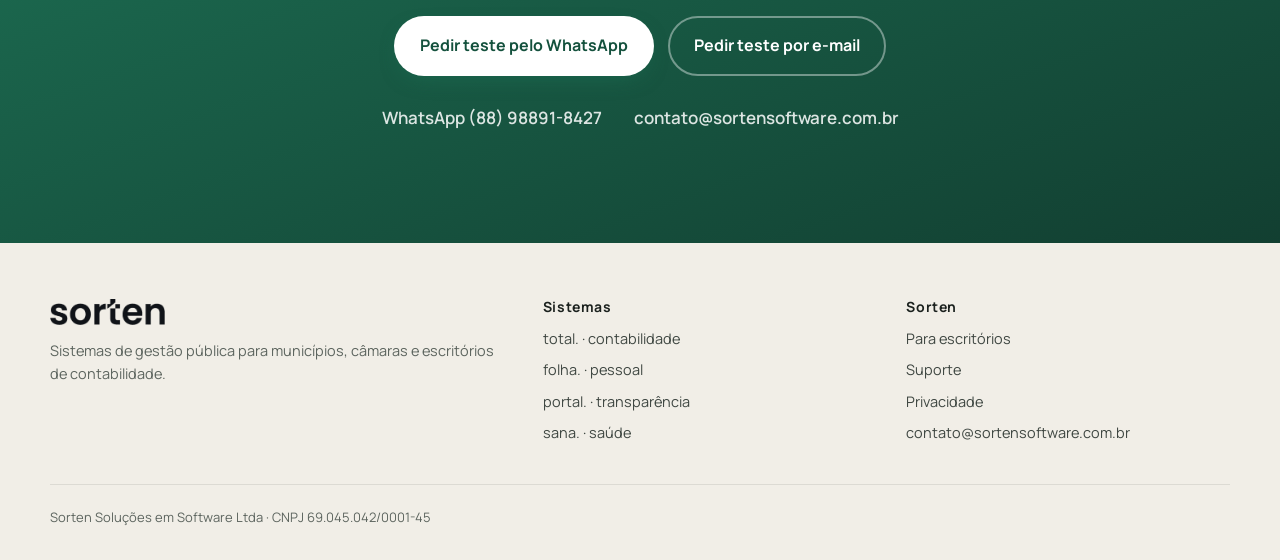
==== commit 83e80a7d: "Maranhão como estado de atendimento remoto: card, mapa e textos do TCE-MA Co-Authored-By: Claude Opu" ====
--- a/index.html
+++ b/index.html
@@ -324,18 +324,19 @@
         <div class="where-copy reveal">
           <p class="eyebrow dark">Onde atendemos</p>
           <h2>Feita no interior do Nordeste, para o interior do Nordeste.</h2>
-          <p>Atendimento presencial em 291 municípios do interior e remoto em todos os municípios de cinco estados do Nordeste. Cada estado presta contas ao seu Tribunal, com o seu sistema, e o total. já sai no formato certo.</p>
+          <p>Atendimento presencial em 291 municípios do interior e remoto em todos os municípios de seis estados do Nordeste — no Maranhão, só remoto. Cada estado presta contas ao seu Tribunal, com o seu sistema, e o total. já sai no formato certo.</p>
           <div class="uf-cards" role="group" aria-label="Escolha o estado">
             <button type="button" class="uf-card" data-uf-pick="CE"><b>Ceará</b><span>SIM · TCE-CE</span><em>68 municípios</em></button>
             <button type="button" class="uf-card" data-uf-pick="PB"><b>Paraíba</b><span>SAGRES · TCE-PB</span><em>84 municípios</em></button>
             <button type="button" class="uf-card" data-uf-pick="PE"><b>Pernambuco</b><span>SAGRES · TCE-PE</span><em>54 municípios</em></button>
             <button type="button" class="uf-card" data-uf-pick="RN"><b>Rio Grande do Norte</b><span>SIAI · TCE-RN</span><em>46 municípios</em></button>
             <button type="button" class="uf-card" data-uf-pick="PI"><b>Piauí</b><span>SAGRES · TCE-PI</span><em>39 municípios</em></button>
+            <button type="button" class="uf-card" data-uf-pick="MA"><b>Maranhão</b><span>SINC · TCE-MA</span><em>só remoto</em></button>
           </div>
           <p class="where-note" data-uf-note>Os textos do site mostram o sistema do Tribunal do seu estado. Toque em outro estado para trocar.</p>
         </div>
         <div class="where-map reveal">
-          <svg class="ne-map" viewBox="0 0 900 558" role="img" aria-label="Mapa do interior do Nordeste com os municípios onde a Sorten atende"><g class="viz"><path d="M-43.0,415.3L-39.2,410.8L-40.6,408.6L-35.6,406.6L-36.7,398.9L-33.9,396.3L-35.8,390.6L-31.4,386.6L-31.7,383.1L-28.3,381.1L-28.9,378.1L-27.4,376.1L-24.2,377.2L-18.1,373.0L-12.4,373.0L-10.1,369.9L-8.8,365.4L-10.5,363.4L-7.5,357.0L-9.1,351.6L-16.2,346.2L-33.0,349.9L-40.9,357.0L-43.8,356.2L-52.0,343.7L-56.4,341.1L-56.5,337.4L-60.7,335.7L-60.1,333.0L-62.3,331.6L-60.8,331.2L-63.6,328.5L-63.2,330.4L-65.1,330.8L-65.1,327.4L-68.6,324.6L-68.0,322.7L-70.9,323.2L-72.8,317.0L-78.2,317.2L-71.6,312.6L-72.5,308.0L-78.1,306.1L-81.8,308.6L-88.0,302.1L-86.1,298.3L-81.6,298.4L-74.4,287.8L-72.4,268.5L-67.3,256.7L-68.2,252.9L-64.9,243.1L-68.2,233.5L-68.2,217.6L-72.1,208.8L-70.8,204.4L-72.5,195.8L-76.0,192.0L-80.0,191.6L-87.7,186.6L-94.1,186.3L-96.8,179.0L-104.3,177.4L-108.9,179.9L-115.2,179.0L-126.8,173.1L-137.9,175.4L-142.1,183.8L-146.7,181.9L-148.8,184.8L-151.4,184.6L-90.7,136.2L-83.8,137.6L-79.5,134.3L-70.8,119.0L-64.5,114.5L-61.1,102.0L-53.2,97.6L-46.6,89.8L-43.3,78.2L-44.6,76.6L-43.4,71.3L-37.8,65.8L-37.4,59.4L-29.3,55.2L-28.9,50.9L-25.7,49.3L-26.8,46.7L-25.5,47.5L-23.7,45.2L-25.2,43.2L-22.8,43.7L-20.9,41.5L-18.9,33.8L-20.9,28.1L-18.5,28.0L-16.8,24.7L-14.4,25.5L-16.0,22.2L-18.2,22.5L-19.9,16.2L-17.3,13.0L-15.5,14.3L-14.3,12.0L-9.9,11.1L-9.1,6.1L-4.3,5.7L-5.8,-1.7L-3.9,-4.4L-7.4,-4.3L-4.7,-9.5L-5.3,-12.7L-1.8,-12.2L4.2,-18.2L8.1,-33.4L6.6,-35.4L8.3,-39.4L2.5,-40.3L1.5,-42.7L2.7,-45.1L8.1,-45.2L12.2,-48.4L13.5,-54.6L10.7,-61.2L15.3,-69.9L11.6,-73.7L12.3,-77.0L17.0,-78.9L18.3,-83.0L19.3,-80.3L20.9,-87.2L21.9,-85.6L24.0,-88.4L24.5,-85.9L22.6,-85.6L23.0,-83.5L24.8,-83.5L22.2,-81.0L25.5,-82.5L25.1,-76.2L29.9,-87.4L32.0,-87.9L31.2,-83.3L27.6,-80.1L30.5,-81.7L30.3,-78.5L27.8,-77.2L31.4,-78.0L29.4,-74.8L30.8,-75.3L30.6,-73.3L32.4,-79.0L33.6,-77.4L33.5,-80.7L35.1,-80.7L34.7,-77.2L31.9,-73.3L34.3,-75.4L34.8,-73.6L38.4,-82.8L42.0,-82.5L37.8,-76.3L41.0,-74.3L38.8,-69.3L40.8,-71.4L42.1,-69.4L38.2,-67.0L40.7,-68.6L39.5,-65.7L41.6,-66.1L41.1,-67.8L45.2,-68.1L46.1,-73.6L48.2,-75.0L47.7,-71.8L51.6,-74.4L50.1,-69.0L53.2,-72.7L52.1,-65.2L55.5,-71.0L58.9,-72.9L58.9,-69.5L55.3,-67.6L54.0,-63.9L56.4,-58.5L54.5,-57.2L56.8,-56.9L56.5,-62.8L58.6,-64.9L57.8,-61.8L59.3,-60.4L59.4,-64.5L62.9,-66.4L61.4,-68.3L62.8,-69.6L64.0,-68.4L62.4,-71.4L64.8,-71.1L66.3,-64.6L64.9,-65.2L65.0,-63.4L60.3,-60.7L60.9,-58.7L60.6,-60.5L63.0,-61.5L61.2,-56.5L63.5,-61.2L64.1,-58.5L64.5,-61.3L66.0,-59.9L61.1,-48.3L62.6,-44.6L65.3,-53.2L69.1,-51.8L70.0,-56.5L73.4,-58.1L75.2,-61.8L76.6,-57.7L78.4,-68.4L78.5,-58.8L80.5,-62.8L79.8,-58.4L81.3,-61.0L87.1,-59.7L88.1,-61.1L88.3,-58.5L88.1,-60.1L93.0,-62.2L93.3,-64.6L96.3,-64.8L95.5,-60.4L94.8,-62.2L94.4,-60.3L92.3,-60.7L94.0,-60.1L90.5,-54.7L91.2,-52.4L94.2,-51.7L96.0,-54.8L98.7,-51.7L97.4,-49.5L99.7,-55.7L100.0,-51.6L102.7,-55.8L102.4,-52.4L105.3,-55.4L107.2,-51.7L106.3,-49.0L100.8,-50.3L97.0,-46.6L100.1,-45.1L98.1,-43.7L100.1,-44.1L99.0,-46.2L103.8,-44.5L96.4,-39.6L102.6,-41.6L99.9,-39.4L102.9,-40.4L106.1,-44.1L105.2,-40.5L106.9,-42.8L106.9,-41.1L106.4,-45.6L110.3,-44.1L107.6,-40.8L110.2,-37.4L107.4,-36.9L110.9,-36.8L110.3,-39.7L111.8,-40.7L111.2,-36.8L113.3,-39.2L114.3,-38.1L109.9,-34.4L114.4,-33.6L114.7,-35.3L117.0,-31.3L117.0,-30.0L115.0,-30.8L118.3,-26.8L116.2,-24.5L116.2,-18.9L118.7,-18.7L122.7,-14.3L121.5,-13.4L122.9,-13.7L125.3,-6.4L121.7,-1.7L127.1,3.9L146.2,-2.6L146.2,0.7L143.1,-0.2L141.3,1.6L150.2,2.7L148.9,8.5L156.6,-3.1L160.9,-6.1L163.5,-4.2L164.7,-9.6L171.8,-14.0L175.0,-12.2L179.6,-4.3L186.6,-7.2L198.9,-4.2L223.5,7.7L226.6,7.5L229.5,9.6L229.7,13.2L229.8,9.4L226.8,7.4L228.7,7.5L235.8,14.0L241.7,15.3L243.3,17.3L243.0,16.1L250.2,17.2L259.1,14.5L260.0,16.6L270.2,15.8L271.9,20.3L273.0,17.5L284.5,17.8L281.9,27.6L286.2,33.4L278.3,42.4L277.3,47.5L275.7,46.9L272.8,51.2L264.9,53.4L267.4,54.9L260.6,63.2L252.6,63.1L244.6,66.4L242.1,64.0L230.9,78.4L231.4,85.7L227.8,93.3L223.2,98.8L221.6,98.5L216.6,106.9L217.6,108.9L214.6,109.3L211.2,113.9L212.8,122.9L217.6,125.1L219.9,129.5L218.4,135.9L213.4,142.7L215.5,145.7L213.7,149.2L219.7,158.5L223.2,174.1L221.4,177.3L221.5,184.5L212.9,190.8L208.4,200.0L204.3,202.6L205.7,217.3L204.3,219.6L207.4,225.5L205.8,229.4L207.4,232.2L211.6,234.1L212.5,237.2L218.9,240.8L219.3,246.9L221.3,247.3L218.2,252.4L218.6,258.4L215.6,268.4L210.5,273.8L205.4,273.3L201.4,275.6L195.1,274.5L184.1,279.4L180.2,278.9L175.3,273.5L165.5,270.2L160.5,270.5L152.1,274.8L150.1,273.0L144.3,274.6L143.3,278.0L140.4,277.0L141.1,280.0L140.1,278.7L132.8,289.2L131.2,289.2L128.4,296.8L123.7,296.9L112.2,303.8L104.4,314.4L96.3,312.2L89.5,319.2L75.0,321.9L71.0,325.4L70.1,324.2L63.4,326.1L55.2,333.0L50.8,344.2L51.8,347.2L48.5,354.6L48.2,362.7L43.1,368.6L38.8,378.9L38.3,384.6L34.8,389.8L36.6,391.4L33.4,392.9L31.9,398.1L25.9,402.2L22.2,411.6L28.3,428.0L28.5,437.9L32.9,440.0L35.4,446.7L31.8,451.9L33.1,465.3L30.3,471.4L31.8,475.9L29.5,486.6L24.7,493.5L25.2,496.1L21.6,496.2L20.1,490.9L11.5,493.2L8.6,490.4L-1.3,490.4L-6.9,482.8L-9.2,468.7L-10.4,466.9L-14.4,467.3L-14.4,464.3L-18.9,462.5L-15.4,453.4L-12.0,451.6L-14.4,449.0L-13.4,446.9L-17.6,445.8L-19.0,444.4L-18.0,442.3L-20.0,441.1L-26.2,442.2L-26.5,439.4L-31.4,434.8L-29.9,428.8L-34.4,424.0L-36.4,424.8L-36.2,420.4L-45.4,420.3L-43.8,417.9L-45.4,417.0L-43.0,415.3ZM96.5,-40.4L96.7,-40.4L96.5,-40.4ZM111.8,-32.9L112.0,-33.1L111.8,-32.9ZM37.7,-67.7L37.9,-67.5L37.7,-67.7ZM28.9,-79.8L29.5,-80.0L28.9,-79.8ZM33.0,-71.6L33.2,-72.4L33.0,-71.6ZM104.0,-39.5L104.1,-40.1L104.0,-39.5ZM60.2,-47.5L60.3,-47.4L60.2,-47.5ZM97.2,-51.6L97.9,-52.1L97.2,-51.6ZM76.7,-56.8L77.0,-56.6L76.7,-56.8ZM33.0,-75.5L33.0,-76.0L33.0,-75.5ZM48.5,-70.0L48.8,-70.4L48.5,-70.0ZM34.4,-70.3L34.5,-70.2L34.4,-70.3ZM95.1,-39.1L96.0,-39.1L95.1,-39.1ZM61.5,-63.6L61.6,-64.3L61.5,-63.6ZM27.8,-76.0L27.9,-74.8L27.8,-76.0ZM47.3,-69.8L47.7,-71.5L47.3,-69.8ZM60.0,-55.5L60.1,-56.8L60.0,-55.5ZM86.6,-69.4L88.4,-69.6L85.7,-72.1L87.0,-73.7L93.6,-72.4L94.6,-70.1L92.5,-68.7L92.9,-70.6L91.7,-70.0L85.8,-65.3L84.0,-66.7L84.7,-69.6L83.0,-69.8L86.6,-70.0L86.2,-67.8L86.6,-69.4ZM89.5,-69.8L89.6,-69.5L89.5,-69.8ZM90.4,-70.6L90.5,-71.6L90.4,-70.6ZM42.1,-72.2L41.7,-74.2L44.6,-73.9L45.2,-83.5L46.8,-83.2L46.3,-80.3L44.9,-69.2L40.9,-68.3L42.1,-72.2ZM43.2,-72.4L43.6,-71.6L43.2,-72.4ZM97.2,-57.7L97.1,-55.5L95.5,-57.0L96.6,-57.9L99.6,-60.6L97.2,-57.7ZM98.9,-57.8L99.1,-61.7L100.9,-61.5L101.3,-58.8L98.9,-57.8ZM41.6,-78.8L43.3,-77.2L41.6,-74.9L41.6,-78.8ZM50.6,-78.9L51.2,-76.6L47.6,-75.9L48.9,-79.2L50.6,-78.9ZM108.8,-41.1L111.4,-41.8L109.8,-40.2L108.9,-39.4L108.8,-41.1ZM101.8,-55.6L100.1,-54.3L101.3,-57.2L101.8,-55.6ZM34.5,-83.3L33.7,-81.7L33.3,-83.1L34.5,-83.3ZM34.8,-79.3L35.9,-78.0L35.3,-76.8L34.8,-79.3ZM49.6,-70.4L51.3,-71.6L49.6,-70.4ZM79.1,-64.7L80.4,-68.0L79.1,-64.7ZM78.6,-61.6L80.4,-61.7L78.6,-61.6ZM82.4,-66.5L82.0,-69.6L82.4,-66.5ZM100.5,-47.4L102.0,-47.4L100.5,-47.4ZM41.6,-72.5L41.5,-71.7L41.6,-72.5ZM118.2,-23.0L119.7,-24.2L118.2,-23.0ZM117.4,-21.1L118.2,-20.3L117.4,-21.1ZM59.7,-66.2L58.9,-65.1L59.7,-66.2ZM80.2,-63.0L80.8,-63.4L80.2,-63.0ZM102.2,-49.3L102.2,-48.3L102.2,-49.3ZM119.6,-26.3L119.3,-26.9L119.6,-26.3ZM108.5,-39.8L107.8,-40.8L108.5,-39.8ZM79.1,-63.9L79.5,-63.3L79.1,-63.9ZM52.3,-65.5L52.6,-66.6L52.3,-65.5ZM81.7,-70.5L81.6,-69.5L81.7,-70.5ZM35.0,-75.6L34.5,-76.2L35.0,-75.6ZM84.6,-65.8L84.5,-65.2L84.6,-65.8ZM109.0,-38.6L109.6,-38.8L109.0,-38.6ZM45.3,-71.1L45.2,-69.8L45.3,-71.1ZM95.3,-55.7L96.3,-55.1L95.3,-55.7ZM49.4,-74.7L49.3,-74.1L49.4,-74.7ZM226.2,6.7L225.6,7.5L226.2,6.7ZM147.0,-2.5L147.8,-2.4L147.0,-2.5ZM109.2,-41.5L109.2,-42.0L109.2,-41.5ZM44.4,-71.6L44.8,-71.5L44.4,-71.6ZM43.6,-68.4L44.5,-68.3L43.6,-68.4ZM44.3,-75.6L44.3,-75.8L44.3,-75.6ZM146.6,-2.5L146.7,-2.0L146.6,-2.5ZM76.0,-61.6L76.3,-61.5L76.0,-61.6ZM98.8,-55.2L98.5,-55.3L98.8,-55.2ZM92.5,-69.7L92.4,-69.8L92.5,-69.7ZM82.2,-66.4L82.3,-66.2L82.2,-66.4ZM76.2,-60.3L76.4,-60.2L76.2,-60.3ZM118.8,-19.4L119.1,-19.6L118.8,-19.4ZM33.4,-74.9L33.6,-74.8L33.4,-74.9ZM-43.0,415.0L-43.2,415.0L-43.0,415.0ZM77.9,-65.9L78.0,-65.5L77.9,-65.9ZM77.7,-66.5L77.9,-66.1L77.7,-66.5ZM49.6,-74.8L49.8,-74.7L49.6,-74.8ZM100.0,-53.7L100.2,-53.9L100.0,-53.7ZM36.7,-79.4L36.9,-79.3L36.7,-79.4Z"/><path d="M684.4,405.2L702.6,409.2L704.1,410.7L702.3,414.8L694.4,428.5L671.2,454.2L670.0,458.4L662.6,462.7L647.9,484.4L633.7,497.1L626.2,511.4L622.1,505.5L618.7,507.1L615.3,506.1L614.9,499.9L611.6,496.0L605.5,496.5L593.5,488.4L588.4,478.2L584.8,478.8L578.3,473.4L573.0,472.9L570.0,468.9L561.6,464.6L551.3,462.8L543.2,456.3L538.5,456.7L531.7,450.5L525.7,449.7L524.4,446.7L518.2,443.8L512.2,442.8L512.8,440.7L510.1,437.1L519.2,427.2L526.3,425.6L535.1,414.8L535.8,409.5L540.1,407.2L544.9,414.1L544.0,415.7L546.3,415.4L547.4,417.4L551.2,414.3L557.1,414.0L558.4,418.0L568.1,422.2L573.2,431.4L575.4,429.9L577.9,431.4L577.6,433.7L581.2,431.4L584.3,434.1L584.2,436.4L586.4,436.2L590.9,440.5L593.2,435.2L596.2,433.2L600.7,434.8L607.2,433.7L612.8,437.8L623.3,429.7L627.8,430.3L631.3,427.2L636.7,427.1L634.0,422.7L635.9,422.8L638.5,419.1L643.0,418.1L644.3,416.1L642.8,413.4L646.8,410.8L663.7,406.6L666.6,410.9L680.1,404.8L684.4,405.2ZM695.4,425.6L695.4,425.6L695.4,425.6Z"/><path d="M527.5,450.0L531.7,450.5L538.5,456.7L543.2,456.3L551.3,462.8L565.8,466.5L573.0,472.9L578.3,473.4L584.8,478.8L588.4,478.2L593.5,488.4L605.5,496.5L611.6,496.0L614.9,499.9L615.3,506.1L618.7,507.1L622.1,505.5L626.0,511.3L611.8,517.0L597.1,526.8L571.5,561.4L567.2,571.3L555.3,577.9L547.0,576.0L545.5,579.1L536.7,575.7L534.0,571.8L526.4,568.1L524.8,561.5L526.6,555.5L520.5,552.8L518.3,544.1L513.9,542.2L513.4,539.4L510.6,537.8L509.6,531.8L511.7,524.6L521.4,524.6L525.0,528.1L536.7,523.5L535.0,514.5L536.8,511.9L533.9,506.7L535.1,503.7L541.6,500.7L535.6,479.7L527.5,477.8L525.2,474.4L527.1,468.0L522.6,463.8L522.5,459.8L525.8,457.3L522.5,452.6L524.8,448.9L527.5,450.0Z"/><path d="M444.0,388.5L447.4,397.5L451.5,396.7L460.1,399.5L465.1,403.7L474.8,403.1L480.6,407.5L482.8,414.6L485.8,414.9L487.0,408.6L490.3,405.0L495.5,407.7L492.3,412.9L494.6,416.3L499.3,418.7L504.9,415.6L506.4,417.7L505.0,425.2L512.8,440.7L512.2,442.8L520.1,444.2L525.1,447.8L522.5,454.4L525.8,457.3L522.3,461.6L523.2,465.4L527.1,468.0L525.2,474.4L527.5,477.8L535.6,479.7L541.6,500.7L535.1,503.7L533.9,506.7L536.8,511.9L535.0,514.5L536.7,523.5L525.0,528.1L521.4,524.6L511.7,524.6L509.6,531.8L510.6,537.8L513.4,539.4L513.9,542.2L518.3,544.1L521.1,553.5L526.6,555.5L524.8,561.5L526.4,568.1L533.5,570.3L536.7,575.7L544.6,579.0L547.0,576.0L555.3,577.9L566.4,571.2L548.8,606.2L521.9,646.8L503.1,666.8L494.3,670.9L488.3,669.9L489.7,664.9L486.3,665.6L486.9,667.4L483.8,671.8L466.4,683.8L464.3,688.0L464.6,693.3L465.7,695.1L468.0,693.9L469.1,698.4L466.2,705.5L469.1,710.8L467.5,712.7L464.2,712.5L462.3,717.2L466.7,729.6L458.0,778.2L462.2,796.5L462.5,815.6L466.1,838.5L471.1,851.4L465.1,866.5L465.3,870.2L461.0,876.3L461.6,884.1L458.4,887.4L455.4,905.3L453.2,908.3L453.2,915.2L455.1,917.1L452.5,920.1L448.7,934.4L449.9,960.5L453.6,967.4L445.1,979.0L434.3,983.7L426.4,992.9L419.9,1009.3L385.2,985.9L382.7,982.2L388.2,977.8L385.1,970.3L381.6,969.6L377.4,962.7L376.9,964.6L375.8,962.6L373.2,962.4L373.4,959.8L370.3,959.8L366.5,952.1L360.0,949.5L361.5,948.5L360.9,944.5L364.8,941.7L363.3,939.7L363.4,927.7L368.3,916.4L373.6,917.3L376.2,915.7L378.7,918.0L381.5,917.5L383.7,913.9L383.0,911.5L377.5,910.2L381.9,896.7L389.2,897.1L388.5,893.5L393.1,887.1L394.9,889.4L399.8,880.2L401.2,881.0L404.5,878.3L403.3,875.8L406.6,872.6L405.7,869.3L408.2,867.5L403.3,861.8L404.5,860.3L398.9,860.4L395.1,857.8L393.9,853.8L388.5,854.4L388.8,851.9L386.6,851.6L384.7,847.8L375.5,849.1L370.3,844.7L363.9,847.8L354.7,839.1L350.9,842.1L347.9,838.0L343.8,840.9L338.7,838.0L336.1,842.0L331.5,842.5L327.3,845.8L322.8,843.6L315.5,844.1L313.9,828.6L286.0,803.3L281.5,804.2L277.6,807.8L273.6,807.0L267.7,808.7L262.5,802.3L256.8,804.8L252.6,801.9L251.1,803.1L245.6,800.7L246.0,798.3L227.9,789.6L215.1,780.6L214.4,778.3L196.1,775.3L183.2,779.3L180.7,783.5L177.1,785.1L174.0,781.0L165.3,779.7L164.9,777.7L155.0,774.8L155.6,766.4L161.3,754.9L159.0,753.2L151.3,752.8L148.5,750.4L145.5,751.7L140.6,749.8L139.1,751.3L134.1,748.2L132.1,749.9L127.7,748.7L112.1,755.0L103.5,761.9L95.2,765.1L94.6,770.3L82.3,776.6L79.5,780.9L71.8,780.7L56.1,793.9L49.1,793.3L39.3,804.0L32.8,804.2L29.8,806.9L24.8,805.7L17.0,813.6L14.3,809.0L18.7,807.4L23.4,799.3L24.0,794.7L18.5,786.1L21.3,783.7L21.7,778.7L20.0,776.7L22.5,775.2L23.3,767.6L20.8,760.0L25.9,759.8L27.7,755.8L22.1,749.7L18.0,748.2L17.9,745.7L15.8,746.4L14.4,743.6L5.1,739.6L8.6,734.2L5.0,729.8L7.1,723.8L4.1,720.5L7.8,718.8L5.1,716.9L7.0,714.9L5.4,713.6L11.7,707.5L7.0,705.7L8.9,699.5L6.6,697.2L13.4,693.8L19.2,687.8L17.8,686.5L5.1,692.0L2.0,689.2L3.1,686.1L1.0,685.8L3.5,679.3L1.6,676.2L4.7,670.9L13.9,667.5L14.7,664.8L2.7,666.8L3.4,661.0L5.3,659.3L4.1,656.3L5.2,652.0L3.4,650.5L5.7,648.1L3.6,646.6L4.2,643.6L5.8,641.2L11.7,640.1L12.2,637.2L5.8,637.8L5.7,633.4L2.9,632.9L3.9,630.6L-0.3,627.9L1.4,625.7L-1.7,624.7L-0.8,620.8L-2.7,617.1L-1.2,613.6L-3.2,609.1L1.4,603.9L9.7,602.1L11.1,600.2L1.8,600.1L-1.7,598.2L1.5,592.0L-1.6,590.7L3.3,587.2L2.0,583.2L5.7,582.5L12.2,584.8L16.6,583.4L2.1,577.3L-8.3,575.8L-10.9,573.8L-12.7,567.2L-16.0,565.1L-16.5,559.3L-7.9,555.2L-3.2,542.7L4.0,537.2L3.6,533.4L7.4,530.0L6.0,527.7L9.7,525.3L8.6,520.9L17.7,517.9L20.3,514.1L32.7,507.3L32.9,502.9L38.3,501.4L40.9,496.4L40.8,490.2L39.3,489.5L46.8,486.5L52.2,497.8L57.7,502.5L59.8,508.0L56.6,511.8L57.3,519.0L61.2,522.0L62.2,526.1L67.6,528.8L69.1,531.8L80.1,533.0L89.1,538.6L94.4,536.7L100.4,529.3L105.6,527.9L105.6,523.2L111.3,519.4L116.0,520.9L126.5,514.5L131.0,519.3L139.2,520.0L143.0,516.5L145.8,506.1L152.8,506.6L161.5,491.1L162.4,484.7L167.0,484.6L168.9,479.9L165.9,474.1L169.4,469.4L161.2,464.6L157.1,451.0L162.1,444.3L167.3,442.7L180.0,433.0L183.6,433.5L193.0,443.1L196.8,441.6L198.5,442.9L203.0,439.8L206.9,442.7L212.3,442.1L213.9,449.1L218.7,452.0L220.8,451.1L221.8,455.5L225.3,455.3L228.1,449.9L234.3,450.5L236.5,447.7L242.5,447.5L242.7,445.5L245.6,445.2L253.4,436.5L258.1,434.5L272.1,432.1L278.6,433.9L283.6,431.6L286.0,425.6L290.1,422.2L290.8,417.1L298.2,413.5L302.1,413.7L312.3,397.7L318.6,399.5L322.1,397.5L329.2,397.4L328.5,400.5L329.9,402.4L334.0,402.6L335.0,406.3L341.3,405.8L348.7,422.4L357.2,426.3L356.0,433.8L351.7,436.1L352.5,441.6L350.4,445.0L360.0,446.8L365.9,442.5L369.8,442.9L372.8,438.6L375.9,440.2L378.2,438.7L383.5,420.0L391.1,423.2L395.1,420.2L401.9,419.3L407.2,411.8L405.9,405.5L419.7,402.7L418.7,394.8L423.9,394.4L436.4,386.9L444.0,388.5ZM425.9,992.8L426.0,992.3L425.9,992.8Z"/><path d="M-43.2,415.1L-45.4,417.0L-43.8,417.9L-45.4,420.3L-36.2,420.4L-36.4,424.8L-34.4,424.0L-29.9,428.8L-31.4,434.8L-26.5,439.4L-26.2,442.2L-20.0,441.1L-18.0,442.3L-19.0,444.4L-17.6,445.8L-13.4,446.9L-14.4,449.0L-12.0,451.6L-15.4,453.4L-18.9,462.5L-14.4,464.3L-14.4,467.3L-10.4,466.9L-9.2,468.7L-6.9,482.8L-1.3,490.4L8.6,490.4L11.5,493.2L20.1,490.9L21.6,496.2L29.5,494.8L34.8,496.6L38.6,494.1L39.0,489.6L40.8,490.2L40.9,496.4L38.3,501.4L32.9,502.9L32.7,507.3L20.3,514.1L17.7,517.9L8.6,520.9L9.7,525.3L6.0,527.7L7.4,530.0L3.6,533.4L4.0,537.2L-3.2,542.7L-7.9,555.2L-16.5,559.3L-17.0,561.4L-8.3,575.8L2.1,577.3L9.1,581.3L16.4,582.6L12.2,584.8L5.7,582.5L2.0,583.2L3.3,587.2L-1.6,590.7L1.5,592.0L-1.7,598.2L1.8,600.1L11.1,600.2L9.7,602.1L1.4,603.9L-3.2,609.1L-1.2,613.6L-2.7,617.1L-0.8,620.8L-1.7,624.7L1.4,625.7L-0.3,627.9L3.9,630.6L2.9,632.9L5.7,633.4L5.8,637.8L12.2,637.2L11.7,640.1L5.8,641.2L4.2,643.6L3.6,646.6L5.7,648.1L3.4,650.5L5.2,652.0L4.1,656.3L5.3,659.3L3.4,661.0L2.7,666.8L14.3,665.3L-1.0,669.4L-1.2,661.4L-4.4,658.8L-6.8,668.1L-25.4,668.0L-29.7,670.1L-31.9,674.2L-34.3,673.3L-39.7,678.3L-49.4,681.3L-50.7,683.3L-55.5,682.3L-58.8,686.8L-64.8,684.6L-67.9,688.3L-69.6,685.8L-68.5,684.4L-71.7,683.9L-71.2,681.7L-76.5,681.7L-76.4,677.9L-81.0,676.6L-83.1,683.3L-81.3,686.7L-81.9,692.2L-80.2,693.3L-83.8,699.6L-92.9,689.8L-96.6,690.3L-99.9,688.4L-101.8,690.0L-107.9,684.9L-109.2,688.3L-114.4,689.4L-113.1,679.7L-114.9,679.4L-131.7,688.5L-133.8,684.9L-133.7,679.0L-136.0,678.1L-138.8,683.0L-138.8,689.1L-140.8,690.1L-140.3,678.0L-141.8,673.8L-146.4,669.7L-149.9,669.3L-150.3,665.0L-156.9,660.1L-157.2,657.9L-158.9,657.7L-165.3,667.3L-168.4,664.0L-171.8,663.9L-171.1,660.3L-173.5,659.6L-174.3,656.7L-181.8,662.6L-188.1,674.2L-188.4,686.2L-190.1,687.4L-224.3,667.8L-241.3,663.4L-248.1,659.8L-248.6,649.7L-246.5,649.8L-244.5,643.2L-241.9,642.3L-244.2,640.3L-239.8,633.8L-238.7,631.6L-242.1,632.7L-242.8,635.0L-252.8,641.2L-255.6,647.5L-257.5,648.0L-257.1,650.6L-259.8,651.6L-261.9,661.1L-262.5,659.6L-267.3,659.0L-266.2,657.4L-268.9,658.5L-270.4,647.8L-273.7,647.6L-270.7,635.6L-268.6,633.7L-270.3,620.7L-272.9,619.4L-272.7,606.2L-270.0,599.2L-272.9,597.6L-275.2,590.0L-271.5,585.7L-271.0,581.2L-276.3,577.3L-276.4,571.9L-271.2,558.8L-271.2,551.4L-268.1,547.4L-269.6,539.0L-267.5,535.7L-268.9,532.9L-265.6,527.4L-267.7,521.6L-263.5,518.0L-259.5,505.3L-256.1,502.2L-253.8,493.7L-254.4,488.2L-248.8,481.9L-236.5,453.9L-236.4,446.4L-232.1,434.6L-223.9,427.2L-219.8,417.9L-213.7,410.3L-209.9,407.1L-204.1,406.0L-192.6,389.6L-190.6,381.7L-184.7,376.8L-177.9,356.2L-176.3,340.2L-187.2,332.6L-191.0,323.8L-190.6,320.8L-178.5,304.2L-180.0,284.6L-168.0,275.6L-155.2,273.6L-145.8,267.9L-145.7,261.3L-142.5,254.7L-135.4,248.2L-128.0,250.0L-131.1,237.1L-122.3,232.5L-125.0,226.2L-118.5,222.5L-122.1,215.9L-122.5,210.5L-121.1,208.5L-114.9,207.4L-112.6,200.7L-122.9,195.6L-128.1,187.5L-141.1,189.2L-151.4,184.6L-148.8,184.8L-146.7,181.9L-142.1,183.8L-137.9,175.4L-126.8,173.1L-115.2,179.0L-108.9,179.9L-104.3,177.4L-96.8,179.0L-94.1,186.3L-87.7,186.6L-80.0,191.6L-76.0,192.0L-72.5,195.8L-70.8,204.4L-72.1,208.8L-68.2,217.6L-68.2,233.5L-64.9,243.1L-68.2,252.9L-67.3,256.7L-72.4,268.5L-74.4,287.8L-81.6,298.4L-86.1,298.3L-88.0,302.1L-81.8,308.6L-78.1,306.1L-72.5,308.0L-71.6,312.6L-78.2,317.2L-72.8,317.0L-70.9,323.2L-68.0,322.7L-68.6,324.6L-65.1,327.4L-65.1,330.8L-63.2,330.4L-63.6,328.5L-60.8,331.2L-62.3,331.6L-60.1,333.0L-60.7,335.7L-56.5,337.4L-56.4,341.1L-52.0,343.7L-43.8,356.2L-40.9,357.0L-33.0,349.9L-16.2,346.2L-9.1,351.6L-7.5,357.0L-10.5,363.4L-8.8,365.4L-10.1,369.9L-12.4,373.0L-18.1,373.0L-24.2,377.2L-27.4,376.1L-28.9,378.1L-28.3,381.1L-31.7,383.1L-31.4,386.6L-35.8,390.6L-33.9,396.3L-36.7,398.9L-35.6,406.6L-40.6,408.6L-39.2,410.8L-43.2,415.1Z"/></g><g class="st" data-uf="PI"><path class="m on" d="M338.8,359.6L347.8,363.8L351.2,368.2L347.7,375.8L345.0,376.3L343.0,375.4L340.9,381.1L337.6,378.0L333.3,381.2L330.1,380.5L327.7,375.4L330.2,364.6L335.7,359.8L338.8,359.6Z"><title>Acauã/PI</title></path><path class="m" d="M231.2,207.6L229.5,208.7L233.6,208.6L234.7,210.6L233.0,212.3L232.2,215.3L228.1,214.3L226.6,208.0L231.2,207.6Z"><title>Agricolândia/PI</title></path><path class="m" d="M231.8,222.9L230.3,223.3L232.0,217.3L235.6,216.6L234.9,218.8L239.0,222.3L231.8,222.9Z"><title>Água Branca/PI</title></path><path class="m on" d="M343.6,276.0L346.4,276.4L347.1,284.8L344.2,291.6L338.9,296.2L336.5,298.0L336.3,295.0L337.5,274.9L343.6,276.0Z"><title>Alagoinha do Piauí/PI</title></path><path class="m on" d="M349.6,296.7L354.5,297.9L357.0,302.6L345.1,306.7L343.7,304.6L345.1,302.5L343.9,298.9L349.6,296.7Z"><title>Alegrete do Piauí/PI</title></path><path class="m" d="M261.4,170.0L268.4,170.3L273.8,173.1L272.2,177.3L273.9,180.7L271.2,183.9L276.3,187.5L276.1,190.6L271.4,197.7L259.1,205.0L250.2,182.8L261.4,170.0Z"><title>Alto Longá/PI</title></path><path class="m" d="M249.6,172.1L245.4,176.0L243.3,173.2L235.8,174.8L235.6,156.4L250.1,151.8L253.8,158.5L249.6,172.1Z"><title>Altos/PI</title></path><path class="m" d="M170.9,369.5L167.5,390.8L134.5,392.6L134.7,387.9L121.9,382.1L123.5,376.0L143.9,377.0L152.7,377.3L155.2,372.7L158.6,372.7L158.8,368.9L170.9,369.5Z"><title>Alvorada do Gurguéia/PI</title></path><path class="m" d="M223.1,235.6L223.8,238.7L227.7,237.0L228.5,242.6L231.3,244.3L236.1,257.0L223.7,259.0L220.5,270.7L219.5,267.9L215.9,266.9L217.7,257.9L221.3,247.3L219.3,246.9L219.2,241.1L212.5,237.2L211.8,234.7L223.5,232.2L223.1,235.6Z"><title>Amarante/PI</title></path><path class="m" d="M224.6,224.3L224.1,226.9L227.2,226.6L230.1,233.0L230.1,238.9L228.2,239.5L227.7,237.0L223.8,238.7L221.8,225.4L224.6,224.3Z"><title>Angical do Piauí/PI</title></path><path class="m" d="M209.5,421.8L212.6,427.8L212.7,435.7L207.2,438.7L205.8,441.6L203.5,422.6L209.5,421.8Z"><title>Anísio de Abreu/PI</title></path><path class="m" d="M136.5,296.8L143.3,302.0L143.1,306.4L136.0,315.8L130.9,304.8L128.9,306.0L125.5,303.8L127.2,300.1L130.1,292.2L136.5,296.8Z"><title>Antônio Almeida/PI</title></path><path class="m" d="M286.1,224.3L288.3,227.8L294.3,224.1L293.7,228.0L296.1,230.5L290.1,239.2L296.4,243.1L286.1,242.2L279.6,238.5L274.8,237.1L271.2,238.8L269.6,229.2L275.2,231.4L280.8,229.7L286.1,224.3Z"><title>Aroazes/PI</title></path><path class="m on" d="M304.5,299.6L309.8,306.6L306.3,309.6L301.6,307.9L295.2,308.2L301.9,300.0L304.5,299.6Z"><title>Aroeiras do Itaim/PI</title></path><path class="m" d="M243.5,258.8L254.0,258.5L251.0,259.4L249.8,268.8L244.1,268.0L242.7,270.8L239.0,271.6L235.3,277.2L232.7,274.2L234.9,268.0L232.4,257.9L243.5,258.8Z"><title>Arraial/PI</title></path><path class="m on" d="M324.2,232.1L320.0,232.9L320.0,218.0L325.8,212.3L325.8,203.1L342.1,203.2L340.2,205.2L342.3,213.3L344.3,223.8L342.2,228.8L324.2,232.1Z"><title>Assunção do Piauí/PI</title></path><path class="m" d="M149.2,478.1L154.8,477.9L156.1,482.8L160.8,483.2L162.3,488.3L152.9,506.7L147.2,505.4L145.2,504.5L145.6,492.5L143.0,490.4L139.2,491.1L139.0,484.1L146.2,475.2L149.2,478.1Z"><title>Avelino Lopes/PI</title></path><path class="m" d="M73.3,340.4L74.5,342.2L89.9,344.5L96.5,376.9L92.4,386.8L89.6,406.3L74.0,421.3L65.1,431.6L52.6,427.1L49.4,419.5L59.9,406.8L59.2,392.9L64.0,374.6L57.9,375.0L56.6,370.5L60.4,357.2L65.2,356.3L70.0,351.7L70.2,349.9L65.6,347.1L69.2,340.2L73.3,340.4Z"><title>Baixa Grande do Ribeiro/PI</title></path><path class="m" d="M267.8,255.5L272.6,254.0L269.6,259.3L269.8,264.1L267.9,266.3L263.5,266.2L264.3,260.8L261.5,255.1L264.8,255.9L265.4,253.2L267.8,255.5Z"><title>Barra D'Alcântara/PI</title></path><path class="m" d="M258.0,94.5L259.4,97.5L256.7,100.6L256.7,109.4L258.6,113.4L270.2,110.5L273.6,112.2L273.4,116.3L261.7,116.8L261.9,123.3L239.0,120.9L232.8,107.3L239.8,105.4L245.8,97.0L254.0,98.9L258.0,94.5Z"><title>Barras/PI</title></path><path class="m" d="M38.5,463.9L42.9,467.1L49.7,463.1L52.5,468.7L60.4,475.3L60.9,478.4L49.8,478.0L52.5,490.0L49.7,493.4L46.6,486.5L39.0,489.6L38.6,494.1L34.8,496.6L29.5,494.8L25.2,496.1L31.8,475.9L30.3,471.5L33.1,465.3L32.0,460.4L34.0,459.9L38.5,463.9Z"><title>Barreiras do Piauí/PI</title></path><path class="m" d="M242.6,210.7L246.3,213.9L245.0,217.8L244.1,219.2L239.1,215.9L240.0,209.5L242.6,210.7Z"><title>Barro Duro/PI</title></path><path class="m" d="M274.7,85.3L279.8,86.1L279.0,95.3L283.0,97.3L282.5,101.7L278.9,101.3L277.5,103.4L279.9,104.4L278.5,113.2L273.6,114.6L273.6,112.2L270.2,110.5L258.8,113.5L256.8,102.5L259.4,97.5L258.6,93.2L268.7,93.9L269.1,91.8L274.9,89.9L275.0,86.7L270.3,85.8L270.3,78.7L275.8,78.7L274.7,85.3Z"><title>Batalha/PI</title></path><path class="m" d="M281.0,346.1L282.6,349.4L286.5,348.5L290.1,352.7L289.3,354.2L278.7,353.1L269.9,351.1L274.2,345.1L281.0,346.1Z"><title>Bela Vista do Piauí/PI</title></path><path class="m on" d="M336.5,305.1L340.1,310.4L341.5,318.1L339.1,322.2L337.1,323.1L336.7,320.8L333.7,308.5L336.5,305.1Z"><title>Belém do Piauí/PI</title></path><path class="m" d="M241.5,181.3L250.7,183.4L259.1,205.0L254.1,203.2L251.3,202.9L250.8,200.3L247.1,202.6L241.8,197.7L244.2,196.5L243.8,191.6L235.8,184.7L236.7,182.5L241.5,181.3Z"><title>Beneditinos/PI</title></path><path class="m" d="M158.6,320.4L159.0,323.5L166.4,330.2L160.5,337.7L161.4,341.8L161.1,351.7L149.2,353.0L147.1,327.0L149.8,327.5L154.8,320.9L158.6,320.4Z"><title>Bertolínia/PI</title></path><path class="m on" d="M339.3,341.8L339.4,344.2L354.4,355.1L362.6,355.6L362.1,361.5L359.4,361.6L352.4,368.0L345.5,362.3L342.5,362.5L338.9,359.8L333.3,346.3L339.3,341.8Z"><title>Betânia do Piauí/PI</title></path><path class="m" d="M268.5,116.3L273.4,116.3L273.4,120.8L268.4,122.7L269.6,126.5L263.9,129.6L263.0,126.8L261.1,116.2L268.5,116.3Z"><title>Boa Hora/PI</title></path><path class="m on" d="M322.6,278.3L324.0,282.5L320.8,286.3L317.5,286.5L316.8,288.7L313.2,286.3L309.0,281.8L310.3,280.6L322.6,278.3Z"><title>Bocaina/PI</title></path><path class="m" d="M129.2,414.3L128.0,418.1L155.8,436.1L161.3,444.9L144.9,453.4L133.9,443.4L115.6,436.3L115.1,439.1L102.0,433.3L96.2,445.5L65.1,431.6L79.4,416.0L80.8,418.0L125.3,418.8L128.5,412.6L129.2,414.3Z"><title>Bom Jesus/PI</title></path><path class="m" d="M293.3,55.0L294.4,51.3L287.8,43.2L293.9,36.3L298.4,39.5L298.7,43.3L307.1,43.5L303.8,49.0L297.6,54.2L293.3,55.0Z"><title>Bom Princípio do Piauí/PI</title></path><path class="m" d="M223.4,424.9L219.0,435.7L216.0,432.3L216.8,430.3L210.9,424.9L220.3,420.6L223.4,424.9Z"><title>Bonfim do Piauí/PI</title></path><path class="m" d="M269.9,131.7L273.4,133.3L269.7,139.8L268.1,137.5L262.5,137.3L262.4,135.0L264.3,135.3L264.2,132.5L262.5,134.5L257.7,133.0L269.6,126.5L269.9,131.7Z"><title>Boqueirão do Piauí/PI</title></path><path class="m" d="M279.2,101.7L289.9,101.9L287.6,105.4L296.6,107.6L297.2,102.8L315.2,102.3L316.6,108.4L309.5,109.3L308.1,111.3L300.0,108.3L295.0,113.0L286.0,110.0L285.7,111.8L277.7,111.5L279.2,101.7Z"><title>Brasileira/PI</title></path><path class="m" d="M233.6,357.8L236.6,361.7L236.7,367.5L227.7,396.5L209.4,398.9L205.7,399.7L211.6,385.0L218.0,383.6L219.0,379.7L217.3,365.0L222.1,362.2L219.3,357.6L226.9,359.0L231.6,355.2L233.6,357.8Z"><title>Brejo do Piauí/PI</title></path><path class="m" d="M287.8,43.2L294.4,51.3L292.7,55.1L294.7,59.6L293.9,66.1L292.9,64.3L289.4,65.0L290.3,56.8L286.2,51.7L280.8,56.6L278.2,56.7L279.1,53.4L274.8,49.4L275.7,46.9L277.3,47.5L278.3,42.4L281.7,39.4L287.8,43.2Z"><title>Buriti dos Lopes/PI</title></path><path class="m" d="M323.1,159.0L327.6,161.5L328.0,165.5L331.3,168.2L340.8,173.3L340.8,186.3L322.2,189.5L315.9,181.9L311.1,178.9L308.8,180.5L309.2,175.7L306.0,173.8L307.5,164.5L305.0,163.3L309.3,159.9L310.4,150.9L317.8,150.7L320.7,147.3L323.2,148.3L320.6,154.2L323.1,159.0Z"><title>Buriti dos Montes/PI</title></path><path class="m" d="M246.4,120.6L261.1,123.2L263.9,129.6L254.8,134.0L238.4,122.3L246.4,120.6Z"><title>Cabeceiras do Piauí/PI</title></path><path class="m" d="M246.5,267.9L250.7,269.1L253.4,274.7L246.2,283.1L242.4,281.5L237.8,281.0L235.3,277.2L238.3,271.7L246.5,267.9Z"><title>Cajazeiras do Piauí/PI</title></path><path class="m" d="M311.2,29.5L316.0,30.6L320.7,37.4L312.7,39.2L308.6,40.6L308.4,30.5L311.2,29.5Z"><title>Cajueiro da Praia/PI</title></path><path class="m on" d="M358.2,302.5L367.4,302.7L364.7,314.2L358.2,316.8L352.8,311.6L351.4,305.6L358.2,302.5Z"><title>Caldeirão Grande do Piauí/PI</title></path><path class="m" d="M290.3,323.0L291.7,330.3L287.6,341.4L284.6,342.0L280.4,337.5L277.5,337.4L269.8,328.2L272.3,323.4L290.3,323.0Z"><title>Campinas do Piauí/PI</title></path><path class="m" d="M287.8,371.2L289.2,372.6L293.0,370.2L295.0,371.7L294.0,377.7L277.4,378.1L276.1,376.4L278.2,369.1L280.2,361.3L289.8,358.4L287.5,360.4L290.5,363.6L287.1,366.9L287.8,371.2Z"><title>Campo Alegre do Fidalgo/PI</title></path><path class="m on" d="M336.3,295.0L336.7,300.3L338.4,300.1L337.2,305.7L330.7,306.8L327.1,305.7L328.1,297.0L332.2,293.8L336.3,295.0Z"><title>Campo Grande do Piauí/PI</title></path><path class="m" d="M237.5,85.0L242.6,90.9L248.3,92.6L249.0,98.2L245.8,97.0L241.1,101.8L239.9,96.8L234.9,92.5L231.3,90.2L230.5,79.6L237.5,85.0Z"><title>Campo Largo do Piauí/PI</title></path><path class="m" d="M255.7,142.1L253.5,145.2L255.9,146.4L257.5,145.7L256.3,140.4L259.8,141.7L260.5,145.1L264.0,143.4L266.9,145.0L269.5,140.9L272.7,143.3L279.5,142.7L279.2,145.9L274.2,148.3L272.0,154.0L267.8,152.8L270.9,161.5L276.8,164.2L274.6,173.2L268.4,170.3L261.4,170.0L263.9,166.6L253.8,158.5L250.1,151.8L254.8,134.0L257.1,135.1L255.7,142.1Z"><title>Campo Maior/PI</title></path><path class="m" d="M169.7,304.9L170.2,306.6L185.8,307.3L185.1,311.7L190.1,315.0L180.8,324.5L175.9,345.3L162.4,335.2L163.6,334.1L166.4,330.2L163.1,325.8L163.9,322.2L168.8,316.9L167.0,310.1L161.2,312.5L165.4,306.0L169.7,304.9Z"><title>Canavieira/PI</title></path><path class="m" d="M208.0,349.2L212.7,355.7L219.3,357.6L222.1,362.2L217.3,365.0L217.3,369.5L217.1,366.5L214.4,367.1L196.3,375.8L195.3,382.8L193.2,386.6L194.6,399.0L166.2,399.2L170.9,369.5L174.1,369.0L184.6,355.2L190.4,357.8L202.6,350.8L201.9,348.8L208.0,349.2Z"><title>Canto do Buriti/PI</title></path><path class="m" d="M272.1,122.7L288.4,133.1L289.8,135.2L287.4,142.9L280.8,142.1L283.0,137.9L275.5,132.8L269.9,132.5L268.4,122.7L272.1,122.7Z"><title>Capitão de Campos/PI</title></path><path class="m" d="M291.5,384.5L289.1,391.2L289.9,399.3L274.7,392.3L265.6,389.1L263.8,382.8L271.3,382.0L274.4,373.5L277.4,378.1L291.0,378.4L288.9,379.6L291.5,384.5Z"><title>Capitão Gervásio Oliveira/PI</title></path><path class="m" d="M195.4,421.6L198.7,428.6L196.8,441.6L193.0,443.1L181.7,432.8L176.5,435.8L176.5,431.3L181.7,424.2L184.2,425.0L182.0,410.7L184.3,402.7L181.2,399.1L194.6,399.0L192.7,400.3L193.0,416.2L195.4,421.6Z"><title>Caracol/PI</title></path><path class="m" d="M292.9,64.3L292.2,70.2L289.4,72.8L287.7,71.9L281.8,81.3L277.3,75.9L278.8,70.6L281.8,69.1L281.8,64.8L292.9,64.3Z"><title>Caraúbas do Piauí/PI</title></path><path class="m on" d="M342.8,328.0L349.1,333.3L348.6,336.9L342.4,333.7L339.3,341.8L330.5,337.9L330.5,334.9L335.1,329.5L342.8,328.0Z"><title>Caridade do Piauí/PI</title></path><path class="m" d="M306.4,164.7L306.0,173.8L309.2,175.7L308.8,180.5L311.1,178.9L314.3,180.1L322.2,189.5L289.9,198.5L288.5,197.9L293.8,190.5L291.8,191.3L288.0,187.8L282.1,185.3L286.1,182.9L286.0,174.8L290.2,164.9L290.3,174.5L292.2,174.5L298.7,167.5L303.9,166.5L305.0,163.3L306.4,164.7Z"><title>Castelo do Piauí/PI</title></path><path class="m" d="M286.2,51.7L290.3,56.8L289.4,65.0L281.8,64.8L281.3,69.4L275.1,68.7L274.9,64.2L279.2,64.4L273.2,57.0L280.8,56.7L286.2,51.7Z"><title>Caxingó/PI</title></path><path class="m" d="M309.7,58.9L317.5,66.7L315.1,70.7L310.0,68.8L303.8,71.6L303.5,74.0L295.5,76.2L289.4,78.2L289.4,72.8L293.9,66.1L294.7,59.6L292.7,55.1L297.6,54.2L304.2,47.4L306.0,50.4L304.6,53.3L309.7,58.9Z"><title>Cocal/PI</title></path><path class="m" d="M275.6,132.8L283.0,137.9L281.1,141.6L273.8,143.5L269.5,140.9L272.6,132.6L275.6,132.8Z"><title>Cocal de Telha/PI</title></path><path class="m" d="M311.4,70.3L314.6,72.9L314.8,78.8L321.3,80.8L318.8,84.4L315.3,79.4L313.0,81.1L308.5,84.5L308.4,77.8L305.5,77.7L307.4,75.3L303.5,74.0L305.8,70.6L310.0,68.8L311.4,70.3Z"><title>Cocal dos Alves/PI</title></path><path class="m" d="M263.9,166.6L255.8,177.4L253.8,177.4L252.9,181.4L248.9,171.3L253.8,158.5L263.9,166.6Z"><title>Coivaras/PI</title></path><path class="m" d="M164.4,355.6L165.0,362.7L177.9,362.1L174.1,369.0L158.8,368.9L159.1,362.5L160.0,357.6L164.4,355.6Z"><title>Colônia do Gurguéia/PI</title></path><path class="m" d="M267.3,299.2L270.2,309.5L273.9,306.2L276.4,309.8L261.6,317.2L250.7,315.8L253.9,303.5L254.8,300.4L262.1,296.2L267.3,299.2Z"><title>Colônia do Piauí/PI</title></path><path class="m" d="M312.3,339.3L310.9,345.3L302.4,348.5L306.9,353.2L306.9,356.7L298.5,357.9L300.2,355.2L298.0,355.7L290.2,358.3L289.3,354.2L292.1,348.3L289.4,344.0L294.6,342.4L299.4,337.5L305.8,339.6L306.3,336.9L312.3,339.3Z"><title>Conceição do Canindé/PI</title></path><path class="m" d="M260.2,394.0L265.3,399.0L258.6,407.5L259.3,417.0L262.1,424.7L269.1,432.5L260.4,434.8L260.3,428.5L252.6,428.2L250.4,425.8L253.1,415.9L251.9,412.7L250.3,410.4L248.1,413.2L240.6,410.3L238.3,412.3L235.4,399.0L243.5,394.5L260.2,394.0Z"><title>Coronel José Dias/PI</title></path><path class="m" d="M97.3,506.5L86.9,518.7L82.9,518.7L83.2,521.2L72.7,517.1L58.7,520.6L57.3,516.2L56.6,511.8L59.8,507.9L53.9,498.7L72.7,488.8L84.7,487.9L97.7,500.5L95.3,501.3L97.3,506.5Z"><title>Corrente/PI</title></path><path class="m" d="M92.2,527.4L93.3,535.8L89.1,538.6L80.1,533.0L71.0,531.5L62.2,526.1L58.7,520.6L65.6,518.2L72.7,517.1L85.1,521.9L92.2,527.4Z"><title>Cristalândia do Piauí/PI</title></path><path class="m" d="M163.7,390.4L167.5,390.8L166.4,398.3L160.7,404.4L155.9,417.4L128.7,406.5L130.7,405.0L128.5,403.5L135.5,401.8L139.2,397.0L145.0,394.3L146.1,391.1L163.7,390.4Z"><title>Cristino Castro/PI</title></path><path class="m" d="M139.3,461.8L141.0,467.6L138.3,469.1L141.6,472.5L139.4,475.6L139.2,491.1L144.0,490.8L128.3,498.0L121.1,486.2L121.8,482.8L116.9,474.7L109.4,469.4L108.4,464.9L120.0,460.6L126.9,462.2L135.8,458.0L139.3,461.8Z"><title>Curimatá/PI</title></path><path class="m" d="M95.6,379.8L101.9,386.5L128.5,403.5L125.4,405.6L128.5,412.6L125.3,418.8L80.8,418.0L79.4,416.0L89.6,406.3L92.4,386.8L95.6,379.8Z"><title>Currais/PI</title></path><path class="m" d="M226.4,196.7L225.5,202.1L227.3,204.4L214.5,207.1L212.1,205.8L212.3,202.3L215.9,202.2L214.2,199.7L215.9,197.7L219.6,198.6L222.4,194.3L226.4,196.7Z"><title>Curralinhos/PI</title></path><path class="m on" d="M355.0,346.1L360.5,349.7L364.3,349.5L362.6,355.6L354.4,355.1L339.4,344.2L339.3,341.8L342.4,333.7L348.5,338.0L357.0,339.6L355.0,346.1Z"><title>Curral Novo do Piauí/PI</title></path><path class="m" d="M235.6,178.4L235.8,184.7L233.7,187.3L226.4,189.4L226.3,186.0L230.9,179.8L235.6,178.4Z"><title>Demerval Lobão/PI</title></path><path class="m" d="M250.2,428.1L260.3,428.5L259.2,434.2L253.3,436.6L243.8,445.3L242.5,447.5L235.5,449.0L228.0,437.9L242.4,432.4L244.3,427.1L250.2,428.1Z"><title>Dirceu Arcoverde/PI</title></path><path class="m" d="M292.1,283.0L297.6,283.4L297.5,289.4L296.0,291.5L291.2,289.5L287.2,287.0L286.2,288.5L285.3,284.3L292.1,283.0Z"><title>Dom Expedito Lopes/PI</title></path><path class="m" d="M314.5,107.7L330.1,110.5L327.8,113.8L328.8,119.6L321.9,120.6L321.2,122.8L313.5,120.5L311.9,126.4L310.2,118.7L306.3,118.9L303.3,115.3L305.0,110.5L308.1,111.3L314.5,107.7Z"><title>Domingos Mourão/PI</title></path><path class="m" d="M266.2,389.4L271.9,390.0L282.9,397.2L285.5,396.2L298.5,403.2L305.0,403.9L306.6,402.2L308.1,400.6L310.5,401.9L302.1,413.7L290.8,417.1L290.1,422.2L286.0,425.6L283.6,431.6L278.6,433.9L275.2,432.0L269.1,432.5L262.1,424.7L258.5,411.6L258.6,407.5L265.3,399.0L260.2,394.0L261.5,389.8L266.2,389.4Z"><title>Dom Inocêncio/PI</title></path><path class="m" d="M257.3,223.1L264.5,228.9L269.6,229.2L271.1,233.0L272.0,241.7L270.4,243.6L272.4,245.6L267.6,254.8L265.5,250.7L255.2,246.6L252.8,239.4L249.2,235.8L249.1,232.8L257.0,230.1L248.8,222.9L257.3,223.1Z"><title>Elesbão Veloso/PI</title></path><path class="m" d="M162.4,335.2L175.9,345.3L179.6,360.4L174.6,362.8L173.7,361.3L165.0,362.7L164.4,355.6L160.0,356.7L160.7,346.4L160.2,338.7L162.4,335.2Z"><title>Eliseu Martins/PI</title></path><path class="m" d="M270.3,78.7L270.3,85.8L275.0,86.7L274.9,89.9L269.1,91.8L268.7,93.9L262.9,92.1L258.0,94.5L254.0,98.9L249.0,98.2L248.7,88.4L251.6,88.7L260.5,83.3L263.5,74.0L266.1,73.1L266.1,78.3L270.3,78.7Z"><title>Esperantina/PI</title></path><path class="m" d="M228.0,437.9L235.5,449.0L231.5,451.0L228.1,449.9L225.3,455.3L221.8,454.2L220.8,451.1L213.9,449.1L213.2,443.4L228.0,437.9Z"><title>Fartura do Piauí/PI</title></path><path class="m" d="M230.7,328.9L227.7,329.5L225.9,333.9L222.9,330.5L216.9,345.4L206.8,347.1L207.7,340.0L207.9,336.2L222.8,325.0L221.6,316.9L223.2,313.8L230.5,319.1L230.7,328.9Z"><title>Flores do Piauí/PI</title></path><path class="m" d="M290.6,322.6L282.1,323.3L282.3,318.9L284.1,311.1L290.6,322.6Z"><title>Floresta do Piauí/PI</title></path><path class="m" d="M215.9,266.9L219.5,267.9L223.5,275.0L223.2,283.9L214.0,297.8L214.9,301.6L219.8,302.9L222.1,307.1L220.5,311.8L205.8,309.3L201.2,303.4L196.3,307.3L188.1,302.3L191.3,288.8L182.8,285.8L184.2,282.5L188.6,276.5L210.5,273.7L215.9,266.9Z"><title>Floriano/PI</title></path><path class="m" d="M265.2,253.4L264.8,255.9L262.5,254.4L253.9,258.1L251.5,258.1L252.2,256.8L255.2,246.6L265.5,250.7L265.2,253.4Z"><title>Francinópolis/PI</title></path><path class="m" d="M234.2,276.5L231.6,280.0L220.5,270.7L223.7,259.0L229.0,258.3L232.4,257.9L234.9,268.0L232.7,274.2L234.2,276.5Z"><title>Francisco Ayres/PI</title></path><path class="m on" d="M350.4,315.0L347.0,312.8L346.5,306.6L351.4,305.6L352.8,311.6L350.4,315.0Z"><title>Francisco Macedo/PI</title></path><path class="m on" d="M330.2,294.9L325.9,305.7L319.7,303.6L324.2,296.6L327.3,273.5L330.3,273.9L330.2,294.9Z"><title>Francisco Santos/PI</title></path><path class="m on" d="M365.3,285.5L372.5,285.2L373.7,289.7L368.4,296.9L367.4,302.7L358.2,302.5L349.5,289.4L355.5,291.2L365.3,285.5Z"><title>Fronteiras/PI</title></path><path class="m on" d="M324.2,296.6L319.7,303.6L322.2,305.2L316.8,308.8L309.8,306.6L307.7,302.6L307.7,296.6L324.2,296.6Z"><title>Geminiano/PI</title></path><path class="m" d="M77.5,437.2L64.3,458.3L65.9,460.2L63.9,463.2L65.5,466.8L69.2,468.4L77.9,466.6L87.5,468.5L83.0,478.0L68.6,475.6L67.6,478.7L60.9,478.4L59.9,474.5L53.0,468.2L49.7,463.1L42.9,467.1L32.6,459.4L31.8,451.9L33.8,448.2L36.3,447.0L41.0,451.6L51.3,447.7L52.4,445.3L59.0,445.3L52.6,427.1L77.5,437.2Z"><title>Gilbués/PI</title></path><path class="m" d="M166.1,270.3L175.2,273.4L179.7,277.9L173.9,288.4L159.0,285.1L154.9,286.2L153.0,287.1L152.6,285.1L158.2,279.3L152.0,274.8L160.4,270.5L166.1,270.3Z"><title>Guadalupe/PI</title></path><path class="m" d="M184.1,422.8L184.2,425.0L181.7,424.2L176.5,431.3L176.5,435.8L161.3,444.9L150.4,427.2L157.3,413.6L160.7,404.4L166.4,398.3L181.2,399.1L184.3,402.7L182.0,410.7L184.1,422.8Z"><title>Guaribas/PI</title></path><path class="m" d="M242.6,221.9L242.0,224.4L246.9,230.5L248.4,235.2L233.8,228.4L236.3,226.9L237.0,222.6L242.6,221.9Z"><title>Hugo Napoleão/PI</title></path><path class="m" d="M287.0,27.4L283.8,30.2L281.9,27.8L283.3,24.4L282.9,21.2L285.9,19.6L288.8,25.5L287.0,27.4Z"><title>Ilha Grande/PI</title></path><path class="m" d="M297.2,261.4L304.2,264.5L305.5,269.0L308.4,269.6L307.5,273.0L302.2,272.7L298.2,278.8L294.8,278.5L294.8,276.4L288.2,276.0L283.3,270.6L278.0,266.8L283.5,262.0L290.4,261.4L290.8,259.4L297.2,261.4Z"><title>Inhuma/PI</title></path><path class="m" d="M297.5,281.6L285.2,285.5L278.7,278.5L278.7,276.1L278.3,266.9L288.2,276.0L298.2,278.8L297.5,281.6Z"><title>Ipiranga do Piauí/PI</title></path><path class="m" d="M306.3,336.9L305.8,339.6L298.2,338.0L294.6,342.4L287.6,341.4L291.7,330.3L290.2,321.0L287.2,316.3L296.7,314.3L295.7,328.7L306.8,333.6L306.3,336.9Z"><title>Isaías Coelho/PI</title></path><path class="m on" d="M316.8,308.8L311.2,324.3L302.5,323.4L296.8,324.0L295.8,315.3L299.0,307.8L306.3,309.6L311.7,305.8L316.8,308.8Z"><title>Itainópolis/PI</title></path><path class="m" d="M217.0,311.9L223.2,313.8L221.6,316.9L222.8,325.0L219.2,328.6L208.3,335.9L198.2,328.3L192.5,333.5L191.9,330.8L187.4,333.8L178.6,332.4L180.8,324.5L196.3,307.3L201.2,303.4L205.8,309.3L217.0,311.9Z"><title>Itaueira/PI</title></path><path class="m on" d="M323.3,334.6L326.3,337.3L330.5,334.9L330.5,337.9L339.3,341.7L334.0,344.2L325.0,354.0L318.5,352.1L313.3,356.4L308.5,357.7L302.4,348.5L310.9,345.3L312.3,339.3L314.1,340.0L317.0,335.4L323.3,334.6Z"><title>Jacobina do Piauí/PI</title></path><path class="m on" d="M327.4,305.2L328.0,307.1L334.3,306.4L335.9,316.3L326.5,316.2L326.2,319.2L321.2,319.8L320.8,328.6L318.6,326.2L317.4,323.6L312.7,322.1L316.2,309.4L322.2,305.2L325.9,305.7L327.3,302.4L327.4,305.2Z"><title>Jaicós/PI</title></path><path class="m" d="M237.2,230.5L248.7,234.6L253.4,241.0L245.8,242.1L245.6,239.8L239.7,239.9L230.0,236.3L229.1,231.0L233.2,231.5L233.8,228.4L237.2,230.5Z"><title>Jardim do Mulato/PI</title></path><path class="m" d="M280.8,142.1L289.3,143.6L276.8,164.2L270.9,161.5L267.8,152.8L272.9,153.3L272.5,150.1L277.8,147.3L280.4,144.5L279.4,141.7L280.8,142.1Z"><title>Jatobá do Piauí/PI</title></path><path class="m" d="M180.2,278.9L185.9,278.8L182.8,285.8L191.3,288.8L188.1,302.3L196.3,307.3L190.1,315.0L185.1,311.7L185.8,307.3L177.9,307.4L170.2,306.6L169.3,304.9L165.4,306.0L167.5,297.8L160.4,293.5L165.0,286.4L173.9,288.4L180.2,278.9Z"><title>Jerumenha/PI</title></path><path class="m" d="M261.4,385.0L263.4,390.2L261.5,389.8L260.2,394.0L243.5,394.5L227.3,403.6L227.7,396.5L235.2,372.0L252.5,378.0L261.4,385.0Z"><title>João Costa/PI</title></path><path class="m" d="M268.4,64.2L270.2,64.0L271.3,67.4L279.2,69.4L277.2,74.7L278.3,78.3L266.1,77.8L266.1,73.1L263.5,74.0L261.4,70.7L259.5,74.0L257.1,73.4L261.6,60.5L265.6,57.5L269.4,60.6L268.4,64.2Z"><title>Joaquim Pires/PI</title></path><path class="m" d="M247.3,65.6L250.3,67.8L249.2,74.5L246.2,75.5L243.2,73.7L244.8,71.4L242.3,68.3L246.2,64.4L247.3,65.6Z"><title>Joca Marques/PI</title></path><path class="m" d="M252.3,141.7L250.1,151.8L233.8,156.9L228.6,156.5L227.4,151.3L223.8,150.9L228.0,144.2L246.0,129.3L254.8,134.0L252.3,141.7Z"><title>José de Freitas/PI</title></path><path class="m" d="M310.2,154.6L308.6,161.1L306.1,161.8L303.9,166.5L299.9,167.3L290.3,174.5L290.1,161.6L295.7,151.4L298.4,154.9L310.4,150.9L310.2,154.6Z"><title>Juazeiro do Piauí/PI</title></path><path class="m" d="M143.9,513.8L138.0,520.5L131.0,519.3L126.0,514.5L125.8,509.6L129.7,500.4L128.4,498.9L144.0,490.8L146.3,494.7L146.0,509.8L143.9,513.8Z"><title>Júlio Borges/PI</title></path><path class="m" d="M209.4,398.9L209.5,404.5L205.5,404.3L203.4,415.8L205.8,441.6L200.6,440.1L198.5,442.9L196.8,441.6L198.7,428.6L193.0,416.2L192.7,400.3L209.4,398.9Z"><title>Jurema/PI</title></path><path class="m" d="M236.6,215.1L230.9,219.3L233.0,212.3L235.1,208.8L236.6,215.1Z"><title>Lagoinha do Piauí/PI</title></path><path class="m" d="M239.1,122.0L247.0,128.7L234.8,137.5L230.6,133.4L231.2,129.2L236.9,126.1L239.1,122.0Z"><title>Lagoa Alegre/PI</title></path><path class="m" d="M295.5,372.2L300.8,372.6L304.7,377.8L303.8,399.4L309.2,395.3L312.3,397.6L310.5,401.9L308.1,400.6L305.0,403.9L303.6,403.0L298.5,403.2L289.9,399.3L289.1,391.2L291.5,384.5L288.9,379.6L294.0,377.7L295.5,372.2Z"><title>Lagoa do Barro do Piauí/PI</title></path><path class="m" d="M299.7,118.3L304.0,120.0L304.8,123.3L303.1,125.1L297.8,124.7L294.7,124.6L294.3,121.1L299.7,118.3Z"><title>Lagoa de São Francisco/PI</title></path><path class="m" d="M238.4,186.8L243.8,191.6L244.2,196.5L241.8,197.7L237.4,193.6L233.3,195.1L226.4,196.1L226.4,189.4L233.7,187.3L235.8,184.7L238.4,186.8Z"><title>Lagoa do Piauí/PI</title></path><path class="m" d="M300.2,247.4L301.0,250.1L308.2,248.0L311.9,249.1L310.8,253.5L312.8,257.8L316.5,257.6L319.3,262.6L318.6,267.2L309.5,261.8L304.3,261.2L304.2,264.5L293.0,259.6L300.2,247.4Z"><title>Lagoa do Sítio/PI</title></path><path class="m" d="M167.5,297.8L161.2,312.5L158.2,311.7L145.3,316.2L139.2,323.2L136.0,315.8L143.1,306.4L143.3,302.0L145.3,304.0L155.1,301.9L157.6,297.9L161.8,298.2L162.7,295.3L167.5,297.8Z"><title>Landri Sales/PI</title></path><path class="m" d="M299.0,29.6L308.8,29.8L308.6,40.6L319.9,39.0L311.3,56.3L308.3,57.2L304.6,53.3L306.0,50.4L304.2,47.4L307.2,45.8L307.1,43.5L298.7,43.3L297.7,38.9L293.9,36.3L291.5,37.2L294.2,27.8L299.0,29.6Z"><title>Luís Correia/PI</title></path><path class="m" d="M260.6,63.2L257.1,76.1L250.3,84.3L242.7,83.6L238.3,76.7L241.2,74.6L249.2,74.5L250.3,67.8L248.7,64.0L260.6,63.2Z"><title>Luzilândia/PI</title></path><path class="m" d="M242.6,73.9L238.6,77.9L234.6,74.4L240.1,66.8L242.3,63.9L244.1,66.4L242.3,68.3L244.8,71.4L242.6,73.9Z"><title>Madeiro/PI</title></path><path class="m" d="M160.4,355.4L159.4,367.7L158.6,372.7L155.2,372.7L152.7,377.3L123.5,376.0L124.8,371.5L139.5,370.2L141.4,354.6L156.3,351.3L160.8,351.6L160.4,355.4Z"><title>Manoel Emídio/PI</title></path><path class="m on" d="M354.4,319.3L347.1,318.3L351.6,313.7L352.8,311.6L358.2,316.8L354.4,319.3Z"><title>Marcolândia/PI</title></path><path class="m" d="M159.4,285.2L165.0,286.4L160.4,293.5L162.7,295.3L161.8,298.2L157.6,297.9L155.1,301.9L144.6,303.3L148.8,288.0L151.7,288.7L159.4,285.2Z"><title>Marcos Parente/PI</title></path><path class="m on" d="M339.4,327.1L333.9,330.8L325.0,328.7L326.4,326.5L321.4,324.6L321.2,319.8L326.2,319.2L327.1,316.2L335.9,316.3L339.4,327.1Z"><title>Massapê do Piauí/PI</title></path><path class="m" d="M240.2,85.5L239.0,86.6L230.5,79.6L234.2,75.2L240.8,78.9L242.7,83.6L240.2,85.5Z"><title>Matias Olímpio/PI</title></path><path class="m" d="M223.6,98.0L228.8,104.6L232.0,103.9L239.0,120.9L236.9,126.1L217.6,122.1L212.8,121.5L211.2,113.9L214.5,109.3L217.6,108.9L216.6,106.9L223.6,98.0Z"><title>Miguel Alves/PI</title></path><path class="m" d="M230.0,205.5L235.5,207.7L234.7,210.6L233.6,208.6L229.5,208.7L231.3,207.9L228.2,209.1L228.2,207.4L222.6,206.7L227.3,204.4L230.0,205.5Z"><title>Miguel Leão/PI</title></path><path class="m" d="M299.8,154.4L287.5,142.7L289.5,136.5L314.9,134.6L317.8,134.3L317.8,150.7L309.3,150.9L299.8,154.4Z"><title>Milton Brandão/PI</title></path><path class="m" d="M237.4,193.6L247.1,202.6L242.9,203.2L237.9,208.6L225.5,202.1L226.4,196.1L237.4,193.6Z"><title>Monsenhor Gil/PI</title></path><path class="m on" d="M336.7,291.8L336.3,295.0L332.2,293.8L329.7,297.2L330.3,273.9L334.5,274.2L337.5,274.9L336.7,291.8Z"><title>Monsenhor Hipólito/PI</title></path><path class="m" d="M106.2,453.2L96.9,459.4L95.1,457.6L94.6,462.1L90.8,466.9L82.5,468.1L77.9,466.6L69.2,468.4L65.5,466.8L63.9,463.2L65.9,460.2L64.3,458.3L77.5,437.2L96.2,445.5L106.2,453.2Z"><title>Monte Alegre do Piauí/PI</title></path><path class="m" d="M165.4,467.1L169.4,469.4L165.9,474.1L168.9,479.9L167.0,484.6L156.1,482.8L154.8,477.9L149.4,478.4L146.2,475.2L145.8,477.3L140.1,481.4L139.4,475.6L141.6,472.5L138.3,469.1L141.0,467.6L140.3,462.6L135.8,458.0L161.1,445.2L157.1,451.0L157.6,456.6L161.2,464.6L165.4,467.1Z"><title>Morro Cabeça no Tempo/PI</title></path><path class="m" d="M263.8,72.9L260.5,83.3L255.0,85.4L251.6,88.7L248.7,88.4L249.1,85.2L252.8,82.7L257.1,73.4L259.5,74.0L261.4,70.7L263.8,72.9Z"><title>Morro do Chapéu do Piauí/PI</title></path><path class="m" d="M275.1,49.8L277.9,50.5L279.5,55.6L273.2,57.0L279.3,63.3L278.1,65.2L274.9,64.2L275.0,67.7L271.3,67.4L270.2,64.0L267.2,63.4L269.4,60.6L265.4,57.3L267.4,54.8L264.9,53.4L275.1,49.8Z"><title>Murici dos Portelas/PI</title></path><path class="m" d="M230.2,279.1L231.6,280.0L234.2,276.5L237.8,281.0L235.6,287.3L232.9,288.4L231.8,302.2L235.4,313.4L229.5,307.9L229.0,301.5L224.1,308.0L219.8,302.9L214.9,301.6L214.0,297.8L223.2,283.9L223.5,275.0L230.2,279.1Z"><title>Nazaré do Piauí/PI</title></path><path class="m" d="M264.2,134.0L262.5,137.3L268.1,137.5L270.2,140.4L266.9,145.0L264.0,143.4L260.5,145.1L260.0,143.1L256.3,140.4L257.2,146.2L253.5,145.2L255.7,142.1L256.0,133.8L262.5,134.5L264.2,132.5L264.2,134.0Z"><title>Nossa Senhora de Nazaré/PI</title></path><path class="m" d="M240.5,103.6L236.4,107.4L232.8,107.3L229.8,102.5L229.6,98.1L234.9,92.5L239.9,96.8L240.5,103.6Z"><title>Nossa Senhora dos Remédios/PI</title></path><path class="m" d="M279.8,251.9L280.1,260.2L278.6,259.7L281.9,264.7L278.0,266.8L273.5,265.0L265.7,266.8L268.5,264.5L272.6,254.0L267.6,254.9L272.4,245.6L279.8,251.9Z"><title>Novo Oriente do Piauí/PI</title></path><path class="m" d="M285.9,176.4L286.1,182.9L280.4,186.4L276.9,188.3L271.7,184.6L271.4,182.0L273.9,180.7L272.2,177.3L273.8,173.1L286.0,174.8L285.9,176.4Z"><title>Novo Santo Antônio/PI</title></path><path class="m" d="M274.2,265.3L278.3,266.9L278.7,278.5L273.3,286.3L275.1,290.2L281.1,291.3L278.6,293.3L278.5,301.0L270.2,309.5L267.3,299.2L262.8,296.0L254.8,300.4L253.9,303.5L248.0,300.0L247.0,287.2L234.1,289.2L237.8,281.0L242.4,281.5L246.2,283.1L250.7,277.0L254.6,278.1L255.4,281.8L258.1,280.8L260.6,284.4L266.3,278.3L264.2,266.7L274.2,265.3Z"><title>Oeiras/PI</title></path><path class="m" d="M240.0,206.8L239.1,215.9L244.3,220.2L239.0,222.3L235.4,218.9L235.5,207.7L240.0,206.8Z"><title>Olho D'Água do Piauí/PI</title></path><path class="m on" d="M348.1,317.3L347.2,318.4L350.0,319.7L348.5,320.1L344.5,317.8L340.3,320.9L341.5,318.1L340.1,310.4L337.6,308.8L344.6,306.1L349.5,315.8L348.1,317.3Z"><title>Padre Marcos/PI</title></path><path class="m" d="M256.6,349.7L252.3,350.8L250.9,340.8L247.3,337.4L253.8,335.2L263.3,336.7L256.6,349.7Z"><title>Paes Landim/PI</title></path><path class="m" d="M228.8,358.4L212.7,355.7L206.8,347.1L216.9,345.4L222.9,330.5L230.3,338.7L228.7,351.3L231.6,355.2L228.8,358.4Z"><title>Pajeú do Piauí/PI</title></path><path class="m" d="M94.7,369.6L134.7,387.9L134.5,392.6L145.9,391.5L145.0,394.3L138.1,398.9L132.6,403.4L128.5,403.5L101.9,386.5L95.5,379.7L94.7,369.6Z"><title>Palmeira do Piauí/PI</title></path><path class="m" d="M212.4,198.1L215.9,202.2L212.3,202.3L212.1,205.8L219.9,217.6L226.5,216.4L224.6,223.3L221.8,225.4L223.5,232.2L211.8,234.7L205.8,229.4L207.5,225.9L204.3,220.0L205.7,217.5L204.3,202.6L210.2,196.8L212.4,198.1Z"><title>Palmeirais/PI</title></path><path class="m" d="M291.4,289.3L299.5,291.4L298.0,292.4L299.8,295.6L297.5,295.6L296.9,298.8L297.6,304.7L295.2,308.2L291.7,310.0L291.0,308.3L292.4,302.5L285.0,293.5L291.4,289.3Z"><title>Paquetá/PI</title></path><path class="m" d="M114.5,473.6L119.8,478.3L121.1,486.2L129.7,500.4L125.8,509.6L126.0,514.5L117.7,520.2L111.3,519.4L105.7,522.9L105.7,527.8L99.2,515.6L103.1,511.9L97.2,507.1L95.3,501.3L97.7,500.5L98.7,488.8L96.1,480.2L106.2,484.0L110.9,475.0L109.9,472.4L111.4,471.0L114.5,473.6Z"><title>Parnaguá/PI</title></path><path class="m" d="M289.1,23.0L295.1,27.2L291.5,36.1L292.6,38.1L287.2,42.9L281.7,39.4L286.2,33.6L283.8,30.2L288.8,25.5L287.0,21.0L289.1,23.0Z"><title>Parnaíba/PI</title></path><path class="m" d="M250.8,200.3L251.3,202.9L254.3,203.8L252.7,207.2L254.0,217.4L250.2,218.8L248.8,224.4L255.3,228.9L256.0,227.4L257.0,230.1L249.1,232.8L249.2,235.8L244.0,226.4L241.9,222.3L246.3,213.9L245.3,211.2L240.0,209.5L240.0,206.8L242.9,203.2L250.8,200.3Z"><title>Passagem Franca do Piauí/PI</title></path><path class="m on" d="M315.4,323.3L317.8,324.0L319.8,329.0L321.4,324.6L326.4,326.5L325.0,328.7L333.9,330.8L326.3,337.3L324.9,336.1L317.0,335.4L314.1,340.0L306.3,336.9L311.2,324.3L312.7,322.1L315.4,323.3Z"><title>Patos do Piauí/PI</title></path><path class="m" d="M250.3,172.9L251.9,182.2L238.1,181.9L235.8,184.7L237.1,173.2L243.3,173.2L245.4,176.0L250.3,172.9Z"><title>Pau D'Arco do Piauí/PI</title></path><path class="m on" d="M333.9,348.0L338.8,359.6L335.7,359.8L330.2,364.6L327.7,375.4L328.9,377.4L321.4,378.8L313.7,374.8L310.0,371.1L313.0,366.5L306.3,363.8L308.8,357.8L318.5,352.1L325.0,354.0L333.3,346.3L333.9,348.0Z"><title>Paulistana/PI</title></path><path class="m" d="M192.5,333.5L195.6,344.4L199.4,343.6L203.8,346.7L201.4,351.5L190.4,357.8L184.6,355.2L179.6,360.4L175.1,342.8L178.6,332.4L187.4,333.8L191.9,330.8L192.5,333.5Z"><title>Pavussu/PI</title></path><path class="m" d="M305.7,118.3L310.2,118.7L312.4,126.5L313.5,120.5L321.2,122.8L321.9,120.6L328.8,119.6L321.1,135.3L325.4,141.4L317.8,150.7L317.8,138.9L317.8,134.3L289.5,136.5L298.2,124.6L304.2,124.4L304.0,120.0L301.0,119.0L303.3,115.3L305.7,118.3Z"><title>Pedro II/PI</title></path><path class="m" d="M263.7,367.8L238.5,357.0L238.1,354.8L256.6,349.7L259.9,346.1L266.5,351.0L258.2,362.9L264.8,365.8L263.7,367.8Z"><title>Pedro Laurentino/PI</title></path><path class="m" d="M278.2,369.1L274.2,371.5L258.2,362.9L267.4,349.6L271.8,352.5L289.3,354.2L290.2,358.3L280.2,361.3L278.2,369.1Z"><title>Nova Santa Rita/PI</title></path><path class="m on" d="M315.2,293.7L315.4,295.6L312.1,295.2L311.1,297.5L307.2,297.1L307.2,301.2L301.9,300.0L298.3,303.6L297.5,295.6L299.8,295.5L298.4,293.5L299.5,291.4L296.0,291.5L297.5,281.6L302.7,287.4L315.2,293.7Z"><title>Picos/PI</title></path><path class="m on" d="M342.2,228.8L344.3,229.5L345.6,240.1L350.0,246.0L349.5,257.6L330.3,273.9L327.3,273.5L328.1,267.5L317.9,268.7L319.7,264.4L316.5,257.6L312.8,257.8L310.8,253.5L311.9,249.1L308.2,248.0L301.0,250.1L300.2,247.4L304.1,243.8L296.7,243.2L290.1,239.2L296.1,230.5L304.9,233.1L304.3,235.4L310.1,234.0L313.5,237.1L320.0,232.9L342.2,228.8Z"><title>Pimenteiras/PI</title></path><path class="m on" d="M370.3,273.7L372.0,277.5L375.9,276.8L372.3,280.7L372.5,285.2L361.5,286.4L355.5,291.2L353.3,290.0L345.7,288.4L345.9,275.7L330.3,273.9L349.5,257.6L354.6,268.8L370.3,273.7Z"><title>Pio IX/PI</title></path><path class="m" d="M289.4,75.7L289.4,78.2L293.7,77.7L303.5,74.0L307.4,75.3L305.5,77.7L308.4,77.8L308.5,84.5L315.3,79.4L318.8,84.4L305.8,101.6L297.2,102.8L296.6,107.6L289.4,105.8L287.6,105.4L289.9,101.9L282.5,101.7L283.0,97.3L279.0,95.3L281.9,89.4L293.2,86.1L281.8,81.3L287.7,71.9L289.4,75.7Z"><title>Piracuruca/PI</title></path><path class="m" d="M300.1,109.1L305.0,110.5L303.3,115.3L301.0,118.7L298.8,117.8L297.5,120.5L294.3,121.1L294.7,124.6L298.3,125.0L289.8,135.2L288.4,133.1L272.4,123.4L273.6,114.6L278.5,113.2L278.4,110.5L285.7,111.8L286.0,110.0L295.0,113.0L300.1,109.1Z"><title>Piripiri/PI</title></path><path class="m" d="M229.3,103.5L223.6,98.0L228.0,91.6L231.7,85.9L231.3,90.2L234.3,92.9L229.6,98.1L229.3,103.5Z"><title>Porto/PI</title></path><path class="m" d="M151.1,274.5L158.2,279.3L151.7,288.7L148.2,288.4L144.6,303.3L130.1,292.2L137.5,281.3L140.1,278.7L141.1,280.2L140.3,277.0L143.3,278.0L144.3,274.6L150.1,273.0L151.1,274.5Z"><title>Porto Alegre do Piauí/PI</title></path><path class="m" d="M264.9,204.4L268.0,212.4L260.7,212.3L259.0,205.0L264.9,204.4Z"><title>Prata do Piauí/PI</title></path><path class="m on" d="M308.3,370.6L312.6,374.9L318.8,376.0L321.4,378.8L328.9,377.4L330.1,380.5L333.3,381.2L323.6,390.8L322.6,393.8L315.1,397.7L309.2,395.3L303.8,399.4L305.0,378.8L301.8,375.5L306.4,376.1L308.3,370.6Z"><title>Queimada Nova/PI</title></path><path class="m" d="M102.0,433.3L114.8,440.2L115.6,436.3L133.9,443.4L144.9,453.4L128.5,461.8L120.0,460.6L111.4,464.1L108.0,464.3L109.5,450.7L105.7,451.9L96.2,445.5L102.0,433.3Z"><title>Redenção do Gurguéia/PI</title></path><path class="m" d="M239.1,238.7L245.6,239.8L245.8,242.1L253.4,241.0L255.7,245.2L251.1,258.8L241.4,258.8L236.8,258.8L231.3,244.3L228.5,242.6L230.4,237.2L239.1,238.7Z"><title>Regeneração/PI</title></path><path class="m" d="M108.6,450.6L108.2,466.3L111.4,471.0L108.5,480.3L106.2,484.0L96.1,480.2L98.7,488.8L97.7,500.5L84.7,487.9L78.1,488.4L87.5,468.5L94.6,462.1L95.1,457.6L96.9,459.4L108.6,450.6Z"><title>Riacho Frio/PI</title></path><path class="m" d="M236.9,326.4L236.0,340.9L239.4,346.0L236.7,345.9L238.5,357.0L243.9,359.4L244.4,367.6L239.9,367.0L239.6,371.2L235.5,371.6L236.6,361.7L228.7,351.3L230.3,338.7L225.9,333.9L230.8,326.8L236.9,326.4Z"><title>Ribeira do Piauí/PI</title></path><path class="m" d="M85.8,319.9L89.9,344.5L74.5,342.2L72.1,339.3L69.2,340.2L65.6,347.1L70.2,349.9L70.0,351.7L65.2,356.3L60.6,356.6L56.6,370.5L57.9,375.0L64.0,374.6L59.2,392.9L56.1,388.6L45.6,384.2L40.9,378.8L42.9,371.1L48.2,362.7L48.5,354.6L51.8,347.2L50.8,344.2L56.1,331.9L63.4,326.1L85.8,319.9Z"><title>Ribeiro Gonçalves/PI</title></path><path class="m" d="M207.7,340.0L206.0,350.0L201.9,348.8L203.8,346.7L199.6,343.6L195.6,344.4L192.5,333.5L198.2,328.3L205.9,332.7L208.3,335.9L207.7,340.0Z"><title>Rio Grande do Piauí/PI</title></path><path class="m" d="M291.0,308.3L291.7,310.0L299.0,307.8L298.0,312.6L287.2,316.3L284.8,312.0L287.4,310.8L286.5,306.8L283.4,302.0L278.5,301.0L278.6,293.3L282.2,292.2L288.2,296.1L292.4,302.5L291.0,308.3Z"><title>Santa Cruz do Piauí/PI</title></path><path class="m" d="M267.7,209.5L281.0,214.4L291.2,212.5L294.3,224.1L288.3,227.8L286.1,224.3L284.5,225.3L280.8,229.7L275.2,231.4L269.6,229.2L275.2,228.7L275.5,221.3L270.9,219.6L267.7,209.5Z"><title>Santa Cruz dos Milagres/PI</title></path><path class="m" d="M40.6,378.0L45.6,384.2L56.1,388.6L60.8,396.1L59.7,407.5L49.4,419.5L59.0,445.3L52.4,445.3L49.2,448.8L40.8,451.3L35.1,446.8L32.9,440.0L28.5,437.9L28.3,428.0L22.2,411.6L25.9,402.2L36.6,391.4L34.8,389.8L40.6,378.0Z"><title>Santa Filomena/PI</title></path><path class="m" d="M128.7,406.5L155.9,417.4L150.4,427.2L155.8,436.1L132.7,422.1L128.2,416.5L129.3,414.2L125.4,405.6L128.5,403.5L130.7,405.0L128.7,406.5Z"><title>Santa Luz/PI</title></path><path class="m on" d="M303.8,283.4L308.0,282.9L309.9,289.5L302.7,287.4L297.5,281.6L303.8,283.4Z"><title>Santana do Piauí/PI</title></path><path class="m" d="M258.1,273.6L266.4,273.7L266.1,278.9L260.8,284.0L258.3,283.4L258.1,280.8L255.4,281.8L254.6,278.1L250.7,277.8L253.5,270.6L258.1,273.6Z"><title>Santa Rosa do Piauí/PI</title></path><path class="m on" d="M324.5,289.0L324.2,296.6L321.7,296.3L316.4,289.8L317.5,286.5L320.8,286.3L324.0,282.5L321.9,276.2L323.9,274.6L324.4,268.0L328.1,267.5L324.5,289.0Z"><title>Santo Antônio de Lisboa/PI</title></path><path class="m" d="M230.5,227.9L232.4,231.0L227.6,229.4L227.8,227.2L230.5,227.9Z"><title>Santo Antônio dos Milagres/PI</title></path><path class="m" d="M282.6,316.6L282.1,323.3L272.3,323.4L271.0,325.9L259.8,328.8L262.7,322.4L259.7,317.1L281.0,307.3L284.1,311.1L282.6,316.6Z"><title>Santo Inácio do Piauí/PI</title></path><path class="m" d="M212.0,404.2L213.2,412.8L220.3,420.6L211.7,424.4L210.1,422.6L204.1,422.3L203.4,415.8L205.5,404.3L209.5,404.5L209.4,398.9L211.6,398.3L212.0,404.2Z"><title>São Braz do Piauí/PI</title></path><path class="m" d="M268.8,212.4L270.9,219.6L275.5,221.3L275.2,228.7L268.1,230.1L257.3,222.6L256.8,216.1L265.8,219.2L264.5,216.1L260.6,214.8L260.7,212.3L268.8,212.4Z"><title>São Félix do Piauí/PI</title></path><path class="m" d="M307.5,356.3L308.9,360.7L306.3,363.8L313.0,366.5L312.8,368.5L310.3,371.5L306.5,371.6L306.4,376.1L300.9,374.3L300.8,372.6L293.0,370.2L289.2,372.6L287.8,371.2L287.1,366.9L290.5,363.6L287.5,360.4L298.0,355.7L300.2,355.2L298.5,357.9L306.9,356.7L306.9,354.8L307.5,356.3Z"><title>São Francisco de Assis do Piauí/PI</title></path><path class="m" d="M246.9,288.6L248.0,300.0L253.9,303.5L250.7,315.8L235.4,313.4L231.8,302.2L232.9,288.4L246.9,288.6Z"><title>São Francisco do Piauí/PI</title></path><path class="m" d="M75.9,475.6L83.0,478.0L78.1,488.4L72.7,488.8L53.9,498.7L49.7,493.4L53.1,489.1L50.7,482.1L49.8,478.0L67.6,478.7L68.6,475.6L75.9,475.6Z"><title>São Gonçalo do Gurguéia/PI</title></path><path class="m" d="M236.3,226.9L233.1,231.6L230.6,230.6L230.0,227.2L227.0,227.6L228.5,223.7L231.8,222.9L237.0,222.6L236.3,226.9Z"><title>São Gonçalo do Piauí/PI</title></path><path class="m on" d="M315.1,278.5L314.7,281.0L310.3,280.6L308.8,276.2L310.9,275.2L307.5,273.0L308.4,269.6L305.5,269.0L304.3,261.2L309.5,261.8L318.6,267.2L315.8,273.5L317.3,276.7L315.1,278.5Z"><title>São João da Canabrava/PI</title></path><path class="m" d="M317.4,88.0L322.5,95.3L320.2,101.2L329.1,101.6L327.3,106.9L330.1,110.5L326.0,111.0L320.6,107.9L317.8,109.7L315.2,102.3L305.8,101.6L317.4,88.0Z"><title>São João da Fronteira/PI</title></path><path class="m" d="M284.2,184.9L291.8,191.3L293.8,190.5L285.9,199.1L288.1,202.6L288.0,209.3L266.0,200.5L273.5,195.6L277.3,187.2L284.2,184.9Z"><title>São João da Serra/PI</title></path><path class="m" d="M278.7,278.5L285.5,284.8L286.2,288.5L287.2,287.0L290.3,290.4L285.0,293.5L275.1,290.2L275.6,288.7L273.3,286.3L278.7,278.5Z"><title>São João da Varjota/PI</title></path><path class="m" d="M246.5,82.7L250.3,84.3L249.8,91.2L247.4,92.6L241.7,89.8L239.0,86.6L240.3,84.6L246.5,82.7Z"><title>São João do Arraial/PI</title></path><path class="m" d="M255.7,365.0L263.2,368.5L264.8,365.8L274.2,371.5L278.2,369.1L276.1,376.4L274.4,373.5L271.3,382.0L263.8,382.8L265.5,388.7L263.4,390.2L261.4,385.0L252.5,378.0L235.2,372.0L239.6,371.2L239.9,367.0L244.4,367.6L243.9,359.4L255.7,365.0Z"><title>São João do Piauí/PI</title></path><path class="m" d="M276.3,78.4L284.1,83.4L293.1,85.1L282.8,89.4L279.5,91.8L279.8,86.1L274.7,85.3L276.3,78.4Z"><title>São José do Divino/PI</title></path><path class="m" d="M229.5,307.9L236.8,313.9L253.8,316.7L249.3,323.0L245.2,323.3L242.7,322.7L243.1,342.4L241.4,342.8L236.7,332.5L236.9,326.4L230.8,326.8L230.5,319.1L220.5,311.8L227.8,301.5L229.5,307.9Z"><title>São José do Peixe/PI</title></path><path class="m on" d="M310.3,280.6L304.3,283.7L297.5,281.6L299.2,277.2L302.2,272.7L309.6,273.3L310.3,280.6Z"><title>São José do Piauí/PI</title></path><path class="m on" d="M349.1,288.6L354.5,297.9L349.6,296.7L343.9,298.9L338.9,296.2L345.7,288.4L349.1,288.6Z"><title>São Julião/PI</title></path><path class="m" d="M250.1,424.6L252.7,427.9L244.3,427.1L242.4,432.4L233.0,437.3L230.3,434.9L230.4,428.6L233.7,421.8L235.9,423.5L236.2,420.4L239.9,421.5L243.2,419.5L245.0,425.6L247.5,418.4L249.7,417.4L252.2,418.4L250.1,424.6Z"><title>São Lourenço do Piauí/PI</title></path><path class="m on" d="M319.1,268.9L323.9,269.0L323.9,274.6L322.6,278.3L315.0,280.9L317.3,276.7L315.8,273.5L319.1,268.9Z"><title>São Luis do Piauí/PI</title></path><path class="m" d="M257.1,204.1L259.0,205.0L260.6,214.8L264.5,216.1L265.8,219.2L256.8,216.1L256.0,218.4L258.0,219.4L257.3,223.1L248.8,222.9L250.7,218.1L254.0,217.4L252.7,207.2L254.3,203.8L257.1,204.1Z"><title>São Miguel da Baixa Grande/PI</title></path><path class="m" d="M262.7,322.4L259.6,329.3L254.6,329.1L261.5,335.2L251.1,335.3L247.3,337.4L243.5,333.8L242.7,322.7L249.3,323.0L253.8,316.7L259.7,317.1L262.7,322.4Z"><title>São Miguel do Fidalgo/PI</title></path><path class="m" d="M341.9,188.3L339.9,189.1L342.1,203.2L325.8,203.1L325.8,212.3L320.0,218.0L320.0,232.9L315.5,234.3L316.3,236.0L313.5,237.1L310.1,234.0L304.3,235.4L304.9,233.1L296.1,230.5L293.7,228.0L295.1,221.8L291.2,212.5L283.1,214.4L266.8,209.6L266.5,205.2L263.6,203.8L265.1,200.7L288.0,209.3L288.1,202.6L285.9,199.1L288.5,197.9L318.9,189.7L340.8,186.3L341.9,188.3Z"><title>São Miguel do Tapuio/PI</title></path><path class="m" d="M222.2,205.5L227.8,209.8L228.1,214.3L232.2,215.3L228.1,226.1L224.1,226.9L226.5,216.4L219.9,217.6L214.3,208.2L222.2,205.5Z"><title>São Pedro do Piauí/PI</title></path><path class="m" d="M227.7,396.5L227.3,403.6L235.4,399.0L238.3,412.3L240.6,410.3L248.1,413.2L250.3,410.4L253.1,415.9L252.2,418.4L247.5,418.4L245.0,425.6L243.2,419.5L239.9,421.5L236.2,420.4L235.9,423.5L233.7,421.8L230.4,428.6L230.6,434.2L233.0,437.3L224.6,439.4L225.2,434.5L220.9,432.3L223.1,423.8L213.2,412.8L212.0,404.2L211.6,398.3L227.7,396.5Z"><title>São Raimundo Nonato/PI</title></path><path class="m" d="M96.2,506.8L103.1,511.9L99.2,515.6L105.7,527.8L98.1,530.9L94.5,536.7L92.2,527.4L83.2,521.2L82.9,518.7L86.9,518.7L96.2,506.8Z"><title>Sebastião Barros/PI</title></path><path class="m" d="M136.1,315.9L139.2,323.2L145.3,316.2L167.0,310.1L168.8,316.9L163.1,325.8L159.0,323.5L158.6,320.4L154.8,320.9L149.8,327.5L147.1,327.0L149.2,353.0L141.4,354.6L139.5,370.2L124.8,371.5L138.5,323.9L125.4,316.3L125.2,310.8L130.9,304.8L136.1,315.9Z"><title>Sebastião Leal/PI</title></path><path class="m" d="M289.3,143.6L295.7,151.4L286.0,174.8L274.6,173.2L276.8,164.2L282.8,154.1L289.3,143.6Z"><title>Sigefredo Pacheco/PI</title></path><path class="m on" d="M344.5,317.8L348.5,320.1L354.3,319.8L360.1,331.1L357.0,337.8L365.1,342.5L365.0,350.1L356.2,347.0L357.0,339.6L348.5,338.0L349.1,333.3L346.0,329.6L338.5,326.8L336.9,323.6L344.5,317.8Z"><title>Simões/PI</title></path><path class="m" d="M269.8,328.2L277.5,337.4L280.4,337.5L284.6,342.0L294.6,342.4L289.4,344.0L292.1,348.3L290.1,352.7L286.5,348.5L282.6,349.4L281.0,346.1L274.2,345.1L269.9,351.1L267.4,349.6L266.5,351.0L259.1,345.5L263.3,336.7L254.6,329.1L271.0,325.9L269.8,328.2Z"><title>Simplício Mendes/PI</title></path><path class="m" d="M236.7,332.5L241.4,342.8L243.1,342.4L243.5,333.8L250.9,340.8L252.3,350.8L238.1,354.8L237.5,350.6L236.7,345.9L239.4,346.0L236.4,344.0L236.7,332.5Z"><title>Socorro do Piauí/PI</title></path><path class="m on" d="M316.8,288.7L321.7,296.3L311.1,293.1L308.5,291.0L309.8,288.3L307.6,282.8L309.0,281.8L316.8,288.7Z"><title>Sussuapara/PI</title></path><path class="m" d="M217.1,366.5L218.0,383.6L211.6,385.0L205.7,399.7L194.1,400.1L193.4,391.9L196.3,375.8L217.1,366.5Z"><title>Tamboril do Piauí/PI</title></path><path class="m" d="M260.5,265.5L264.2,266.7L263.2,274.5L253.5,270.6L250.9,271.5L251.0,259.4L254.0,258.5L254.2,263.3L260.5,265.5Z"><title>Tanque do Piauí/PI</title></path><path class="m" d="M229.2,156.5L235.6,156.4L235.6,178.4L226.3,184.0L226.4,196.7L222.4,194.3L219.6,198.6L215.9,197.7L214.2,199.7L210.2,196.8L212.2,192.9L222.2,182.4L222.9,172.0L217.2,155.2L222.2,149.0L227.4,151.3L229.2,156.5Z"><title>Teresina/PI</title></path><path class="m" d="M218.9,122.8L236.9,126.1L231.2,129.2L230.6,133.4L234.8,137.5L224.5,147.5L223.8,150.9L222.0,149.1L217.2,155.2L213.8,147.7L215.5,145.8L213.6,142.2L218.3,136.2L220.0,129.6L212.8,121.3L218.9,122.8Z"><title>União/PI</title></path><path class="m" d="M127.8,296.8L125.5,303.8L128.9,306.0L125.2,310.8L125.4,316.3L138.5,323.9L121.9,382.1L94.4,369.4L85.8,319.9L93.0,316.1L96.3,312.2L104.4,314.4L112.1,303.8L123.7,296.9L127.8,296.8Z"><title>Uruçuí/PI</title></path><path class="m" d="M274.8,237.1L286.1,242.2L304.0,244.0L293.0,259.6L283.5,262.0L282.2,264.3L278.6,259.7L280.1,260.2L279.8,251.9L270.5,243.9L274.8,237.1Z"><title>Valença do Piauí/PI</title></path><path class="m" d="M214.6,429.1L219.0,435.7L220.9,432.3L225.2,434.5L224.3,440.1L217.6,442.0L207.0,442.8L207.2,437.4L212.7,435.7L212.1,426.2L214.6,429.1Z"><title>Várzea Branca/PI</title></path><path class="m" d="M264.2,266.7L254.2,263.3L253.9,258.1L261.4,255.5L264.3,260.8L264.2,266.7Z"><title>Várzea Grande/PI</title></path><path class="m on" d="M302.5,323.4L312.1,324.6L309.2,328.8L306.8,333.6L295.7,328.7L296.7,324.1L302.5,323.4Z"><title>Vera Mendes/PI</title></path><path class="m on" d="M343.7,299.6L344.6,306.1L338.0,308.6L337.2,305.7L338.4,300.1L336.5,298.0L338.9,296.2L343.7,299.6Z"><title>Vila Nova do Piauí/PI</title></path><path class="m" d="M286.5,306.8L287.4,310.8L284.1,311.1L281.0,307.3L276.4,309.8L273.1,305.1L278.5,301.0L283.4,302.0L286.5,306.8Z"><title>Wall Ferraz/PI</title></path></g><g class="st" data-uf="CE"><path class="m on" d="M464.5,314.7L464.0,316.4L457.2,316.2L457.0,308.3L456.3,305.8L461.8,308.7L464.5,314.7Z"><title>Abaiara/CE</title></path><path class="m" d="M483.7,109.1L489.1,113.9L478.7,117.6L479.1,109.8L480.0,111.1L483.7,109.1Z"><title>Acarape/CE</title></path><path class="m" d="M379.3,23.2L402.8,26.7L399.8,41.7L400.5,49.6L405.0,53.0L403.3,55.6L393.6,40.2L389.5,37.7L389.5,28.1L376.4,27.1L375.8,23.5L379.3,23.2Z"><title>Acaraú/CE</title></path><path class="m on" d="M426.4,224.8L427.5,226.7L428.7,224.5L438.1,224.2L440.3,226.5L447.3,225.9L451.9,223.1L458.8,227.5L457.1,233.4L453.3,235.6L445.8,234.0L433.0,243.6L432.2,247.3L426.8,246.8L425.0,245.4L417.5,248.2L417.0,239.3L414.3,241.0L411.9,239.2L411.6,234.6L405.9,233.0L411.0,226.7L416.6,224.3L416.1,227.2L419.7,227.3L421.1,223.8L424.4,225.2L426.6,223.4L426.4,224.8Z"><title>Acopiara/CE</title></path><path class="m on" d="M392.5,248.2L397.4,253.7L395.5,257.0L397.6,262.8L395.6,268.7L399.4,270.4L391.9,277.9L387.9,274.1L377.7,276.8L372.0,277.5L369.4,272.5L354.6,268.8L352.9,264.0L360.8,264.5L363.1,260.6L370.3,259.4L376.9,251.9L392.5,248.2Z"><title>Aiuaba/CE</title></path><path class="m" d="M366.4,70.2L369.0,70.9L368.2,75.9L362.1,76.2L360.3,74.1L361.5,71.7L365.8,68.3L366.4,70.2Z"><title>Alcântaras/CE</title></path><path class="m on" d="M423.1,287.0L419.3,290.5L413.2,289.5L417.2,286.5L423.1,287.0Z"><title>Altaneira/CE</title></path><path class="m on" d="M500.2,185.5L508.6,188.5L515.0,185.1L512.9,190.1L532.5,190.1L531.2,194.2L518.4,205.0L512.1,202.5L509.4,203.5L508.2,200.6L497.8,202.2L496.1,194.1L500.2,185.5Z"><title>Alto Santo/CE</title></path><path class="m" d="M420.5,36.7L427.5,40.6L426.5,43.9L420.1,45.9L416.3,51.1L417.9,55.9L413.7,64.6L404.3,63.4L397.5,63.4L404.9,53.7L407.5,43.4L417.2,35.6L420.5,36.7Z"><title>Amontada/CE</title></path><path class="m on" d="M401.0,269.5L403.0,271.1L407.1,268.4L409.4,270.8L395.7,278.5L394.4,280.2L390.1,277.8L394.9,276.2L398.9,269.5L401.0,269.5Z"><title>Antonina do Norte/CE</title></path><path class="m" d="M440.9,90.5L442.7,94.9L449.1,91.3L450.4,99.2L447.1,104.0L441.7,104.7L434.2,97.2L431.6,99.3L434.8,90.3L437.5,91.6L440.1,88.7L440.9,90.5Z"><title>Apuiarés/CE</title></path><path class="m" d="M499.0,87.3L511.0,99.4L505.5,99.8L501.6,104.0L496.4,103.4L491.3,101.6L493.0,95.0L498.9,91.4L499.0,87.3Z"><title>Aquiraz/CE</title></path><path class="m" d="M540.6,127.1L547.6,136.2L553.9,139.9L552.9,144.8L556.2,149.2L565.0,148.9L565.5,153.4L547.6,157.8L550.9,150.3L549.0,144.5L540.3,144.3L535.7,141.0L534.7,142.4L525.3,140.1L526.5,133.0L534.0,133.4L538.2,131.3L539.1,126.4L540.6,127.1Z"><title>Aracati/CE</title></path><path class="m" d="M477.2,118.6L483.2,125.5L491.4,122.5L484.9,127.8L486.0,133.0L484.1,134.3L486.6,140.2L489.0,141.6L484.9,143.4L480.9,137.9L477.0,138.5L477.9,132.5L472.9,131.7L472.1,122.0L473.2,119.0L477.2,118.6Z"><title>Aracoiaba/CE</title></path><path class="m" d="M357.9,144.0L359.3,149.3L355.4,153.8L351.3,154.0L344.8,148.8L344.3,144.3L357.9,144.0Z"><title>Ararendá/CE</title></path><path class="m on" d="M389.5,293.9L390.6,296.5L396.1,298.7L405.7,295.5L406.1,310.9L393.7,313.6L385.3,311.0L382.4,305.4L382.8,298.4L388.8,292.1L389.5,293.9Z"><title>Araripe/CE</title></path><path class="m" d="M457.7,121.4L463.2,123.2L463.6,127.0L461.4,131.9L460.4,130.6L455.9,124.0L458.2,124.2L457.7,121.4Z"><title>Aratuba/CE</title></path><path class="m on" d="M406.2,232.1L404.6,237.9L398.3,240.0L393.9,249.3L391.8,248.0L382.8,250.4L378.6,251.4L373.7,245.7L383.2,235.3L396.3,232.1L406.2,232.1Z"><title>Arneiroz/CE</title></path><path class="m on" d="M406.5,276.9L406.7,278.7L417.6,275.7L418.7,278.6L422.0,279.1L420.4,283.5L424.6,282.9L411.9,290.0L415.1,290.8L413.6,293.2L412.5,291.2L402.7,294.3L402.4,290.0L394.4,289.6L395.6,284.2L391.3,282.2L404.9,274.3L406.5,276.9Z"><title>Assaré/CE</title></path><path class="m on" d="M468.9,280.2L476.3,281.0L478.3,287.7L475.8,289.4L471.2,288.0L467.8,294.6L456.3,299.6L453.6,298.1L455.1,294.8L451.9,289.3L461.2,281.6L468.9,280.2Z"><title>Aurora/CE</title></path><path class="m on" d="M474.5,267.7L483.8,272.2L481.9,274.5L477.9,273.8L476.3,271.5L471.4,270.8L471.3,268.7L474.5,267.7Z"><title>Baixio/CE</title></path><path class="m on" d="M478.2,168.5L486.1,170.0L486.4,172.1L482.4,176.9L478.5,175.0L474.0,176.7L467.0,183.4L466.6,193.2L461.5,194.9L457.6,193.3L458.6,189.1L456.8,188.1L460.4,176.6L458.4,176.4L456.8,172.1L468.3,172.9L473.9,166.6L478.2,168.5Z"><title>Banabuiú/CE</title></path><path class="m on" d="M447.3,303.8L446.0,320.2L438.9,318.5L439.0,328.9L435.0,326.0L433.9,311.1L447.3,303.8Z"><title>Barbalha/CE</title></path><path class="m" d="M490.6,122.5L483.2,125.5L481.2,121.5L482.0,116.7L489.1,113.9L490.6,122.5Z"><title>Barreira/CE</title></path><path class="m on" d="M474.5,288.7L482.9,292.4L481.8,301.4L486.0,301.8L483.3,303.4L467.5,304.7L465.2,298.1L471.2,288.0L474.5,288.7Z"><title>Barro/CE</title></path><path class="m" d="M321.6,28.6L328.8,28.8L332.1,31.3L329.3,40.7L326.3,43.3L324.1,35.5L316.0,32.5L316.0,30.6L321.6,28.6Z"><title>Barroquinha/CE</title></path><path class="m" d="M474.2,114.9L476.9,118.4L473.2,119.0L472.0,127.9L473.6,127.1L472.9,131.7L477.9,132.5L477.0,138.5L469.4,126.4L465.6,123.6L467.1,121.7L464.6,121.8L465.5,119.6L471.3,113.3L474.2,114.9Z"><title>Baturité/CE</title></path><path class="m" d="M517.6,108.2L536.4,124.5L528.2,124.3L525.9,136.0L521.6,136.6L513.4,138.5L502.3,130.8L508.5,123.9L510.7,112.1L513.5,111.4L515.7,105.5L517.6,108.2Z"><title>Beberibe/CE</title></path><path class="m" d="M382.5,31.7L388.5,32.0L389.5,37.7L394.0,40.8L394.0,42.9L390.4,40.2L384.6,45.9L382.7,44.4L380.5,48.5L376.9,48.4L375.2,44.1L368.1,39.6L367.1,32.8L382.5,31.7Z"><title>Bela Cruz/CE</title></path><path class="m on" d="M416.1,144.2L415.7,148.0L420.5,150.3L424.0,158.7L422.2,165.9L428.5,170.0L420.1,185.5L405.7,187.7L403.6,184.2L399.2,184.5L395.7,180.9L397.0,174.1L388.8,172.9L399.1,167.8L401.7,164.3L401.2,158.7L406.0,155.7L402.7,152.2L403.0,147.9L406.5,149.1L408.0,145.8L412.3,146.8L411.4,143.9L416.1,144.2Z"><title>Boa Viagem/CE</title></path><path class="m on" d="M469.5,318.4L476.3,327.6L479.9,329.1L478.3,331.2L473.5,331.5L473.3,334.7L470.3,334.5L468.7,336.9L467.6,328.0L460.4,329.5L459.8,323.1L452.9,318.2L456.6,318.7L457.2,316.2L469.5,318.4Z"><title>Brejo Santo/CE</title></path><path class="m" d="M362.5,26.0L366.0,28.7L368.1,39.6L363.7,36.7L346.5,38.0L343.9,36.3L329.9,41.6L328.7,39.8L331.0,36.4L332.1,31.3L330.3,28.7L362.5,26.0Z"><title>Camocim/CE</title></path><path class="m on" d="M388.6,275.2L391.0,276.9L390.0,278.6L394.4,280.2L391.3,282.2L395.6,284.2L394.5,288.2L378.8,295.7L378.1,297.4L370.3,294.3L373.7,289.7L372.3,280.7L375.9,276.8L388.6,275.2Z"><title>Campos Sales/CE</title></path><path class="m" d="M420.2,103.4L428.6,104.3L429.7,106.5L426.3,112.9L430.2,114.4L431.2,117.4L441.1,111.3L449.2,118.4L454.0,117.3L460.5,119.2L457.7,121.4L458.2,124.2L455.9,124.0L460.2,128.4L456.8,128.9L458.0,134.6L454.0,138.9L444.4,140.4L442.8,143.9L439.1,145.1L435.3,141.9L430.5,128.7L429.2,130.6L428.8,128.6L426.1,128.9L425.5,132.0L422.0,130.6L420.1,134.4L414.0,132.9L416.7,129.7L414.6,124.4L417.4,121.1L412.4,111.4L415.7,105.9L420.2,103.4Z"><title>Canindé/CE</title></path><path class="m" d="M465.4,121.3L467.1,121.7L466.9,125.1L471.1,127.0L474.6,136.0L468.7,132.7L462.2,129.7L463.2,122.9L465.4,121.3Z"><title>Capistrano/CE</title></path><path class="m" d="M463.1,101.8L465.9,107.0L465.1,110.6L460.4,113.4L462.5,114.9L461.5,116.5L459.0,119.0L454.0,117.3L449.2,118.4L440.8,111.1L443.8,108.3L449.1,107.5L451.2,104.8L449.3,102.0L460.3,103.0L461.8,98.6L463.1,101.8Z"><title>Caridade/CE</title></path><path class="m" d="M373.0,86.7L375.6,104.8L369.5,104.5L358.0,99.6L356.8,94.9L354.4,91.7L357.3,88.6L368.7,89.6L373.0,86.7Z"><title>Cariré/CE</title></path><path class="m on" d="M440.7,283.9L441.5,288.4L442.2,285.1L454.6,285.7L451.9,289.7L454.5,296.4L449.1,298.1L445.3,295.3L440.6,296.3L440.0,292.9L435.5,292.8L433.6,289.8L437.3,284.5L440.7,283.9Z"><title>Caririaçu/CE</title></path><path class="m on" d="M436.9,255.3L439.8,255.5L440.6,259.8L444.3,259.3L442.2,264.2L444.4,267.0L440.9,271.9L443.2,273.7L437.0,273.8L434.3,276.0L431.4,273.6L427.6,275.2L425.2,279.8L423.3,276.0L424.5,273.5L421.5,272.7L420.2,266.3L415.6,266.0L428.3,261.4L436.9,255.3Z"><title>Cariús/CE</title></path><path class="m" d="M333.8,103.1L340.0,102.7L343.2,105.7L343.4,108.1L338.1,113.4L335.9,111.1L331.7,111.7L327.3,106.9L330.2,103.0L333.8,103.1Z"><title>Carnaubal/CE</title></path><path class="m" d="M513.8,102.7L515.7,105.5L514.3,110.1L510.7,112.1L508.5,123.9L502.3,130.7L496.6,122.4L500.8,120.2L501.6,104.0L507.1,105.5L506.5,103.0L508.4,103.7L511.0,99.4L513.8,102.7Z"><title>Cascavel/CE</title></path><path class="m on" d="M407.5,233.8L411.6,234.6L412.6,239.7L408.9,247.9L405.8,249.3L399.0,247.1L393.9,249.3L397.9,240.6L404.5,238.0L406.0,233.1L407.5,233.8Z"><title>Catarina/CE</title></path><path class="m" d="M396.3,127.9L399.1,131.1L397.2,135.0L391.6,137.8L395.5,144.6L390.9,150.0L382.3,148.1L378.4,140.1L380.1,137.4L384.3,136.6L383.2,129.0L392.2,131.4L396.3,127.9Z"><title>Catunda/CE</title></path><path class="m" d="M483.8,78.8L488.0,79.7L485.8,80.3L487.2,83.1L478.7,94.5L471.6,98.5L467.0,96.0L462.2,88.6L464.6,80.7L467.2,77.9L469.5,79.1L472.7,71.8L474.3,70.3L483.8,78.8Z"><title>Caucaia/CE</title></path><path class="m on" d="M452.9,253.9L454.4,255.5L458.2,254.2L467.2,261.8L464.4,267.4L458.8,267.8L459.3,270.0L456.4,271.1L454.0,269.8L451.1,268.5L450.9,264.8L443.4,261.3L452.9,253.9Z"><title>Cedro/CE</title></path><path class="m" d="M324.6,37.0L326.8,43.5L321.4,47.0L316.0,47.0L318.4,42.8L320.7,37.4L319.2,33.7L324.6,37.0Z"><title>Chaval/CE</title></path><path class="m" d="M455.1,139.7L463.5,141.4L460.0,141.4L455.6,147.3L459.7,148.7L457.0,152.4L454.6,152.2L451.2,158.1L447.9,160.0L440.6,150.8L440.3,148.3L443.9,145.9L438.7,145.5L442.8,143.9L444.4,140.4L455.1,139.7Z"><title>Choró/CE</title></path><path class="m" d="M493.9,113.7L500.3,113.3L500.8,120.2L496.6,122.4L497.1,125.0L493.9,123.7L491.4,122.4L489.1,113.9L493.9,113.7Z"><title>Chorozinho/CE</title></path><path class="m" d="M351.3,67.6L364.2,69.8L360.3,74.1L364.6,77.1L360.8,76.9L357.9,86.2L354.5,87.7L351.1,90.4L349.3,88.4L351.4,80.5L347.8,76.0L343.2,77.9L343.0,71.1L351.3,67.6Z"><title>Coreaú/CE</title></path><path class="m" d="M361.8,159.3L363.6,163.6L371.1,164.6L375.7,169.0L373.2,177.0L369.1,179.8L364.3,189.5L358.6,189.5L350.6,193.9L342.1,192.5L340.0,189.8L341.9,188.3L340.8,173.3L331.3,168.2L328.7,164.0L354.2,159.2L358.2,161.5L359.2,157.7L361.8,159.3Z"><title>Crateús/CE</title></path><path class="m on" d="M430.4,289.8L440.0,292.9L440.9,295.7L439.0,299.6L440.1,306.6L433.9,311.9L434.0,325.6L431.6,323.5L433.3,319.4L427.8,320.0L424.4,316.5L424.4,294.4L425.8,290.6L430.4,289.8Z"><title>Crato/CE</title></path><path class="m" d="M343.2,118.9L345.6,117.9L348.9,122.1L351.0,121.1L349.1,127.0L343.3,129.0L325.2,128.7L326.9,122.3L335.9,116.3L343.2,118.9Z"><title>Croatá/CE</title></path><path class="m" d="M372.2,23.6L375.8,23.5L376.4,27.1L389.9,28.6L388.5,32.0L378.8,32.3L375.1,33.7L372.1,32.0L370.3,24.0L372.2,23.6Z"><title>Cruz/CE</title></path><path class="m on" d="M444.3,210.4L451.9,213.1L451.3,223.5L443.6,225.8L439.2,225.4L438.5,220.2L441.7,216.0L441.4,212.4L444.3,210.4Z"><title>Deputado Irapuan Pinheiro/CE</title></path><path class="m on" d="M506.9,219.2L514.7,222.5L509.6,225.9L507.6,230.3L501.7,231.2L498.3,226.7L500.0,225.6L499.1,219.4L500.7,220.6L505.2,217.3L506.9,219.2Z"><title>Ererê/CE</title></path><path class="m" d="M496.9,93.4L493.0,95.0L495.6,89.2L496.9,86.6L498.7,88.1L496.9,93.4Z"><title>Eusébio/CE</title></path><path class="m on" d="M427.9,274.7L429.9,275.2L431.7,282.8L437.3,284.5L432.7,290.2L425.8,290.6L425.6,292.1L419.3,290.5L421.5,288.8L424.6,282.9L420.4,283.5L422.0,279.1L420.2,276.2L423.8,276.1L426.2,279.6L427.9,274.7Z"><title>Farias Brito/CE</title></path><path class="m" d="M391.3,81.0L390.7,91.8L387.3,96.3L380.0,94.8L379.0,90.4L375.9,90.2L376.8,86.6L380.5,85.5L381.4,82.7L384.5,84.6L384.2,80.0L391.3,81.0Z"><title>Forquilha/CE</title></path><path class="m" d="M489.2,80.1L495.7,80.9L499.7,87.8L496.9,86.6L495.2,89.8L493.4,92.0L485.0,86.4L487.2,83.1L485.8,80.3L489.2,80.1Z"><title>Fortaleza/CE</title></path><path class="m" d="M535.4,123.3L539.5,124.5L538.2,131.3L533.2,133.5L527.5,131.2L528.2,124.3L535.2,124.9L535.4,123.3Z"><title>Fortim/CE</title></path><path class="m" d="M347.8,76.0L351.4,80.5L350.2,85.5L342.9,85.1L343.4,77.6L347.8,76.0Z"><title>Frecheirinha/CE</title></path><path class="m" d="M434.2,97.2L441.7,104.7L429.1,105.0L430.2,99.2L433.2,99.3L434.2,97.2Z"><title>General Sampaio/CE</title></path><path class="m" d="M351.3,95.9L354.4,102.9L356.3,102.7L354.1,107.9L345.9,105.6L346.6,96.4L351.3,95.9Z"><title>Graça/CE</title></path><path class="m" d="M364.1,37.3L368.1,39.6L367.1,42.4L363.2,44.2L352.0,38.8L355.7,51.0L346.8,49.0L346.4,52.5L348.1,53.0L343.8,58.7L347.3,59.6L343.3,68.7L333.3,60.4L326.9,58.6L325.6,53.8L322.1,65.2L315.7,66.7L314.4,61.9L309.7,58.9L316.0,47.0L321.4,47.0L339.1,37.2L364.1,37.3Z"><title>Granja/CE</title></path><path class="m on" d="M450.6,281.1L451.6,284.8L442.2,285.1L441.0,286.9L441.0,283.3L450.6,281.1Z"><title>Granjeiro/CE</title></path><path class="m" d="M376.2,90.8L379.0,90.4L380.0,94.8L376.5,101.0L374.4,96.9L373.0,86.7L374.7,86.3L376.2,90.8Z"><title>Groaíras/CE</title></path><path class="m" d="M484.1,99.4L488.9,102.3L486.4,105.6L489.4,106.8L485.8,109.5L478.5,110.2L475.3,107.6L484.1,99.4Z"><title>Guaiúba/CE</title></path><path class="m" d="M348.6,107.3L354.6,109.4L348.7,115.9L348.7,120.9L346.4,118.9L335.9,116.3L327.5,122.5L327.8,113.8L330.1,110.6L335.9,111.1L337.8,113.6L342.9,108.8L348.6,107.3Z"><title>Guaraciaba do Norte/CE</title></path><path class="m" d="M465.6,110.6L468.9,116.7L467.3,115.8L466.3,119.6L463.7,112.2L460.4,113.5L465.6,110.6Z"><title>Guaramiranga/CE</title></path><path class="m" d="M383.6,129.5L382.3,131.2L384.3,136.6L380.1,137.4L378.0,140.6L375.7,134.1L367.2,131.2L362.2,134.4L362.1,131.8L364.7,123.0L371.0,115.4L380.2,116.0L378.7,120.7L383.6,129.5Z"><title>Hidrolândia/CE</title></path><path class="m" d="M496.4,103.4L501.6,104.0L501.1,108.2L490.9,107.3L489.1,107.2L491.3,101.6L496.4,103.4Z"><title>Horizonte/CE</title></path><path class="m" d="M480.9,137.9L484.9,143.4L491.8,142.2L491.8,146.4L483.1,154.3L484.9,157.2L469.5,158.3L467.0,152.1L470.9,152.3L474.6,146.0L470.9,141.2L480.9,137.9Z"><title>Ibaretama/CE</title></path><path class="m" d="M344.5,91.0L350.3,91.6L346.8,94.2L346.4,98.3L328.8,98.2L323.8,100.2L320.2,101.2L321.6,97.0L344.5,91.0Z"><title>Ibiapina/CE</title></path><path class="m" d="M491.9,155.2L497.2,154.6L499.6,159.1L493.3,159.7L494.2,167.7L491.3,167.6L481.8,166.0L485.4,156.2L491.9,155.2Z"><title>Ibicuitinga/CE</title></path><path class="m" d="M565.4,142.7L569.8,146.1L572.0,151.8L565.5,153.4L565.0,148.9L561.3,148.4L556.2,149.2L552.9,144.8L553.9,139.9L556.5,138.7L565.4,142.7Z"><title>Icapuí/CE</title></path><path class="m on" d="M480.3,232.9L479.3,238.6L482.3,239.3L486.2,236.6L489.7,240.5L492.3,240.0L488.6,243.7L489.6,248.5L487.2,250.6L492.4,251.8L486.6,259.7L478.8,262.1L476.3,264.7L471.3,263.8L458.2,254.2L454.4,255.5L452.9,253.9L456.9,249.0L463.3,250.0L463.8,247.4L472.4,244.6L474.6,233.6L480.3,232.9Z"><title>Icó/CE</title></path><path class="m on" d="M444.4,239.3L443.9,243.5L457.2,240.9L458.8,244.7L453.9,253.0L449.1,255.4L447.8,258.8L444.3,259.3L440.6,259.8L439.8,255.5L436.9,255.4L436.5,251.8L432.4,249.7L433.0,243.6L442.7,237.0L445.1,237.2L444.4,239.3Z"><title>Iguatu/CE</title></path><path class="m on" d="M387.5,173.1L397.0,174.1L395.7,180.9L397.7,183.9L392.5,191.2L391.7,197.2L384.9,200.1L386.0,206.3L381.3,210.5L377.1,209.6L371.2,214.9L366.4,214.1L363.7,215.9L363.3,210.3L365.4,208.3L361.6,209.3L358.1,204.8L360.2,196.0L369.1,179.8L379.6,172.4L387.5,173.1Z"><title>Independência/CE</title></path><path class="m" d="M346.2,148.9L351.3,154.0L356.7,153.0L359.3,149.3L365.1,157.1L359.2,157.7L358.2,161.5L354.2,159.2L333.1,164.0L336.8,157.1L344.4,153.8L343.5,149.6L346.2,148.9Z"><title>Ipaporanga/CE</title></path><path class="m on" d="M474.5,271.8L486.4,275.5L482.3,280.7L476.9,283.7L476.3,281.0L471.2,280.4L474.0,279.6L473.2,275.3L475.3,274.9L471.7,270.9L474.5,271.8Z"><title>Ipaumirim/CE</title></path><path class="m" d="M355.5,113.6L354.9,117.2L357.5,118.6L369.1,117.6L363.9,124.5L362.2,134.4L359.2,132.2L356.4,126.1L354.7,129.7L349.3,125.9L351.1,121.9L348.9,122.0L348.7,115.9L353.4,111.8L355.5,113.6Z"><title>Ipu/CE</title></path><path class="m" d="M350.5,126.7L354.7,129.7L356.4,126.1L362.2,136.9L357.0,143.6L344.9,144.4L345.3,141.7L343.3,144.5L339.2,144.4L337.1,140.9L330.1,137.2L321.1,135.3L325.2,128.7L343.3,129.0L350.5,126.7Z"><title>Ipueiras/CE</title></path><path class="m on" d="M508.7,204.4L509.6,213.0L515.6,217.1L515.0,221.1L508.7,221.1L505.2,217.3L499.7,220.7L497.2,218.1L494.4,218.8L495.9,212.0L493.8,211.0L497.8,202.2L508.2,200.6L508.7,204.4Z"><title>Iracema/CE</title></path><path class="m" d="M417.3,77.1L417.9,74.8L417.5,79.0L421.8,87.7L416.7,90.9L417.6,100.1L420.3,104.2L415.7,105.9L413.4,110.0L412.1,109.1L399.2,94.5L398.8,92.6L404.0,95.7L398.1,81.4L404.6,81.3L405.5,77.6L409.8,73.9L417.3,77.1Z"><title>Irauçuba/CE</title></path><path class="m" d="M530.7,141.1L534.7,142.4L535.7,141.0L540.9,144.7L548.7,144.6L529.1,147.4L528.1,140.9L530.7,141.1Z"><title>Itaiçaba/CE</title></path><path class="m" d="M490.4,105.0L489.4,106.8L486.4,105.6L487.0,102.8L488.9,102.3L490.9,90.1L493.3,93.1L490.4,105.0Z"><title>Itaitinga/CE</title></path><path class="m" d="M418.5,75.2L429.7,77.3L436.0,88.4L432.2,90.0L429.7,82.9L425.5,87.7L422.2,88.1L417.5,79.0L418.5,75.2Z"><title>Itapagé/CE</title></path><path class="m" d="M434.6,44.9L437.8,47.5L430.0,48.4L429.3,53.1L436.9,70.4L433.5,72.7L430.3,72.1L421.4,77.0L418.2,74.4L417.3,77.1L413.4,73.0L412.5,65.3L417.9,56.1L416.3,51.1L420.1,45.9L426.5,43.9L427.5,40.6L434.6,44.9Z"><title>Itapipoca/CE</title></path><path class="m" d="M460.7,131.6L461.7,129.6L465.4,130.0L466.2,132.2L474.6,136.0L477.0,139.1L469.9,142.8L465.7,146.0L465.0,141.3L454.0,138.9L458.0,134.6L456.8,128.9L460.2,128.4L460.7,131.6Z"><title>Itapiúna/CE</title></path><path class="m" d="M403.6,27.2L417.7,35.9L407.5,43.4L405.8,50.6L405.0,53.0L399.4,48.2L401.2,31.5L403.6,27.2Z"><title>Itarema/CE</title></path><path class="m" d="M428.8,128.6L434.2,135.5L435.8,142.8L439.1,145.1L425.7,146.4L416.4,142.8L417.1,140.6L413.3,138.7L421.7,133.2L421.6,130.9L425.5,132.0L426.1,128.9L428.8,128.6Z"><title>Itatira/CE</title></path><path class="m on" d="M479.8,178.4L492.6,190.5L490.4,192.2L492.5,194.2L485.9,198.5L481.0,210.8L476.4,212.2L474.4,212.4L467.8,200.3L467.0,183.4L476.7,175.3L479.8,175.2L479.8,178.4Z"><title>Jaguaretama/CE</title></path><path class="m on" d="M496.1,194.1L497.8,202.2L494.9,211.7L481.4,210.2L481.0,208.0L486.3,200.9L485.9,198.5L492.5,194.2L490.4,192.2L491.6,190.9L499.1,186.2L496.1,194.1Z"><title>Jaguaribara/CE</title></path><path class="m on" d="M489.7,209.8L495.0,212.0L492.7,225.2L496.7,221.8L491.6,228.6L491.8,226.0L488.0,236.5L481.9,239.3L478.8,237.2L480.3,232.9L469.7,235.3L467.9,231.3L463.7,232.3L464.5,227.1L469.6,217.0L474.4,212.4L489.7,209.8Z"><title>Jaguaribe/CE</title></path><path class="m" d="M549.3,146.3L550.9,150.3L545.3,165.8L532.0,158.2L531.6,154.6L529.1,147.4L549.0,144.5L549.3,146.3Z"><title>Jaguaruana/CE</title></path><path class="m on" d="M457.5,329.1L452.9,334.9L442.9,331.6L439.0,328.9L438.9,318.5L449.8,321.2L451.2,324.9L457.5,329.1Z"><title>Jardim/CE</title></path><path class="m on" d="M464.4,327.8L468.9,328.0L468.7,336.9L465.9,337.5L465.0,341.4L464.2,343.0L464.0,338.6L458.7,337.8L454.7,332.7L458.0,328.7L459.3,330.0L464.4,327.8Z"><title>Jati/CE</title></path><path class="m" d="M370.8,26.5L373.6,33.5L366.8,32.7L365.7,29.6L362.5,26.0L366.5,22.3L370.6,23.1L370.8,26.5Z"><title>Jijoca de Jericoacoara/CE</title></path><path class="m on" d="M446.4,296.0L449.8,298.4L449.7,300.9L445.0,304.8L440.1,306.8L439.0,299.6L440.6,296.3L446.4,296.0Z"><title>Juazeiro do Norte/CE</title></path><path class="m on" d="M425.7,245.8L433.2,246.5L432.4,249.7L436.5,251.8L436.9,255.3L421.4,264.6L415.7,264.7L413.2,265.2L416.5,257.3L413.4,255.1L413.3,252.1L418.8,246.8L425.7,245.8Z"><title>Jucás/CE</title></path><path class="m on" d="M471.7,267.6L471.7,271.5L475.3,274.9L473.2,275.3L474.0,279.6L463.3,280.6L456.3,285.8L451.6,285.2L450.4,280.7L454.0,271.7L459.3,270.0L458.8,267.8L464.4,267.4L467.2,261.8L469.9,262.8L471.7,267.6Z"><title>Lavras da Mangabeira/CE</title></path><path class="m" d="M512.8,160.6L538.6,177.9L538.4,181.3L529.7,181.3L521.6,175.0L516.2,175.9L510.5,172.7L510.0,175.8L512.8,160.6Z"><title>Limoeiro do Norte/CE</title></path><path class="m" d="M425.7,146.4L443.9,145.9L440.3,148.3L439.1,152.4L439.8,161.3L437.2,157.9L434.4,159.6L430.5,165.8L422.5,165.2L424.0,158.7L420.5,150.3L416.3,148.9L415.7,145.8L416.3,143.2L425.7,146.4Z"><title>Madalena/CE</title></path><path class="m" d="M488.3,88.8L490.9,90.1L485.7,92.1L485.4,97.4L482.8,95.7L485.3,91.6L481.9,89.3L485.0,86.4L488.3,88.8Z"><title>Maracanaú/CE</title></path><path class="m" d="M482.3,94.7L484.6,97.4L482.7,101.5L476.1,105.3L472.8,103.4L471.3,107.8L467.9,106.3L465.2,105.6L461.8,98.6L465.7,95.5L471.6,98.5L475.5,96.9L481.6,90.0L485.3,91.6L482.3,94.7Z"><title>Maranguape/CE</title></path><path class="m" d="M376.9,48.4L380.5,48.5L382.7,44.4L385.9,45.4L390.4,40.2L399.0,49.5L391.6,48.1L384.3,53.7L381.7,52.4L381.9,55.1L379.5,54.0L374.9,52.8L367.3,42.8L368.8,39.9L375.2,44.1L376.9,48.4Z"><title>Marco/CE</title></path><path class="m" d="M365.6,50.2L354.9,50.6L353.5,43.8L352.0,38.8L363.2,44.2L365.6,50.2Z"><title>Martinópole/CE</title></path><path class="m" d="M377.8,58.3L383.4,66.6L383.2,70.9L378.2,75.1L373.2,70.5L369.2,67.0L365.2,68.8L364.2,66.3L366.9,60.5L377.8,58.3Z"><title>Massapê/CE</title></path><path class="m on" d="M484.2,303.1L490.0,304.5L491.4,308.0L488.3,316.8L484.5,318.5L483.7,324.0L479.9,329.1L476.3,327.6L469.5,318.4L475.7,303.6L484.2,303.1Z"><title>Mauriti/CE</title></path><path class="m" d="M369.7,67.8L376.3,74.7L373.5,76.4L367.8,75.5L369.0,70.9L366.5,68.3L369.7,67.8Z"><title>Meruoca/CE</title></path><path class="m on" d="M467.3,304.0L475.7,303.6L469.5,318.4L465.7,316.4L464.0,316.4L461.8,308.7L456.4,305.5L464.7,294.6L467.8,294.6L465.2,298.1L467.3,304.0Z"><title>Milagres/CE</title></path><path class="m on" d="M460.1,194.2L451.9,213.1L444.9,210.8L446.6,200.0L448.0,197.0L452.9,194.7L457.3,196.3L460.1,194.2Z"><title>Milhã/CE</title></path><path class="m" d="M404.3,63.4L412.8,65.1L413.4,73.0L417.3,77.1L409.8,73.9L405.5,77.6L404.6,81.3L398.2,80.8L398.2,78.1L400.9,71.8L394.8,73.3L396.8,64.9L404.3,63.4Z"><title>Miraíma/CE</title></path><path class="m on" d="M452.5,297.6L460.5,298.9L460.5,301.7L456.7,304.2L456.1,312.4L457.0,318.4L452.4,317.9L449.8,321.2L446.0,320.2L447.3,303.8L452.5,297.6Z"><title>Missão Velha/CE</title></path><path class="m on" d="M410.8,198.5L419.4,201.9L422.4,200.9L422.0,203.0L426.2,201.0L435.0,204.0L427.2,215.9L426.6,223.4L424.4,225.2L421.1,223.8L419.7,227.3L415.4,227.0L416.6,224.3L411.0,226.7L406.4,232.1L402.2,232.2L409.6,224.4L409.5,221.4L407.4,218.5L401.8,217.8L404.2,215.3L400.1,214.1L396.1,205.2L398.5,202.2L407.0,203.0L410.8,198.5Z"><title>Mombaça/CE</title></path><path class="m" d="M403.9,145.7L402.4,151.4L406.0,155.7L401.2,158.7L401.7,164.3L399.1,167.8L388.8,172.9L390.7,169.5L389.5,165.2L392.9,162.6L386.8,156.5L392.5,154.3L390.1,150.3L395.5,144.6L403.9,145.7Z"><title>Monsenhor Tabosa/CE</title></path><path class="m" d="M510.2,135.4L511.4,136.4L506.6,141.8L502.1,143.5L495.5,150.8L498.9,153.8L502.3,152.7L508.6,155.1L511.6,160.8L510.0,175.8L502.2,184.6L492.6,190.5L480.0,179.9L479.8,175.2L482.4,176.9L486.4,172.1L485.9,168.2L485.6,166.7L494.1,167.9L493.3,159.7L499.6,159.1L495.9,154.4L487.8,154.4L484.3,158.5L483.1,154.3L491.8,146.4L491.8,142.2L501.8,135.6L502.3,130.8L510.2,135.4Z"><title>Morada Nova/CE</title></path><path class="m" d="M359.2,58.2L361.4,59.0L360.4,61.3L363.9,61.4L363.4,63.4L365.5,64.0L364.6,69.7L351.3,67.6L345.3,69.6L347.5,65.5L345.8,62.2L352.9,63.4L353.4,60.1L355.5,61.0L359.2,58.2Z"><title>Moraújo/CE</title></path><path class="m" d="M400.7,52.0L403.4,55.8L399.9,58.8L393.4,58.2L394.0,55.6L383.0,55.4L377.8,55.9L377.9,53.6L381.9,55.1L381.7,52.4L384.3,53.7L391.6,48.1L399.0,49.5L400.7,52.0Z"><title>Morrinhos/CE</title></path><path class="m" d="M354.5,87.7L357.1,89.2L354.3,93.8L357.1,96.5L348.6,96.2L346.8,94.2L350.3,91.6L345.7,92.4L344.3,90.7L349.2,88.7L351.1,90.4L354.5,87.7Z"><title>Mucambo/CE</title></path><path class="m" d="M464.0,113.1L466.3,119.6L463.9,122.6L458.9,121.4L459.9,117.5L462.6,115.6L460.4,113.5L464.0,113.1Z"><title>Mulungu/CE</title></path><path class="m on" d="M419.3,290.5L425.6,292.1L424.0,302.7L418.5,300.2L415.3,295.4L414.4,290.2L419.3,290.5Z"><title>Nova Olinda/CE</title></path><path class="m" d="M375.7,134.1L371.1,145.5L365.2,152.5L365.1,157.1L358.6,146.4L357.6,142.6L362.2,134.4L367.2,131.2L375.7,134.1Z"><title>Nova Russas/CE</title></path><path class="m on" d="M362.5,192.1L358.1,204.8L360.4,205.9L360.4,209.1L355.5,203.3L352.0,208.1L346.0,211.4L342.0,211.0L341.8,208.6L340.2,205.2L342.4,202.4L340.3,195.8L341.5,192.5L350.6,193.9L358.6,189.5L364.3,189.5L362.5,192.1Z"><title>Novo Oriente/CE</title></path><path class="m" d="M496.0,124.2L497.6,123.5L502.3,128.9L501.8,135.6L496.2,140.5L488.3,141.3L484.1,134.3L486.0,133.0L484.9,127.8L491.4,122.4L496.0,124.2Z"><title>Ocara/CE</title></path><path class="m on" d="M466.0,230.9L469.7,235.3L474.6,233.6L473.4,243.0L469.4,246.8L467.4,245.5L463.8,247.4L463.3,250.0L453.9,250.5L466.0,230.9Z"><title>Orós/CE</title></path><path class="m" d="M492.3,107.7L501.1,108.2L500.3,113.3L491.9,113.4L489.1,113.9L486.0,109.4L492.3,107.7Z"><title>Pacajus/CE</title></path><path class="m" d="M490.7,91.2L488.9,102.3L486.8,99.7L483.0,100.2L483.6,98.6L485.7,92.1L490.7,91.2Z"><title>Pacatuba/CE</title></path><path class="m" d="M466.1,107.3L471.1,109.4L471.9,113.3L469.1,116.4L464.6,109.9L466.1,107.3Z"><title>Pacoti/CE</title></path><path class="m" d="M358.0,95.4L356.3,102.7L354.4,102.9L353.3,97.5L358.0,95.4Z"><title>Pacujá/CE</title></path><path class="m" d="M525.9,136.1L525.4,140.9L528.1,140.9L527.7,145.1L531.4,151.1L522.3,152.3L519.7,145.5L513.4,138.5L525.9,136.1Z"><title>Palhano/CE</title></path><path class="m" d="M475.3,104.8L477.2,103.6L477.5,107.1L474.5,109.2L466.0,108.7L465.8,105.4L471.3,107.8L472.8,103.4L475.3,104.8Z"><title>Palmácia/CE</title></path><path class="m" d="M462.4,60.8L466.4,65.1L464.5,70.3L456.4,70.9L455.3,69.7L459.0,69.1L455.0,69.1L451.4,69.1L454.8,65.8L454.6,63.2L462.4,60.8Z"><title>Paracuru/CE</title></path><path class="m" d="M452.0,56.6L458.4,61.6L455.6,62.2L453.1,66.4L451.7,68.2L444.2,68.2L446.1,58.4L452.0,56.6Z"><title>Paraipaba/CE</title></path><path class="m on" d="M368.6,224.8L370.0,226.9L365.7,236.1L368.5,238.8L368.1,241.4L360.9,247.3L363.0,248.8L373.7,245.7L378.6,251.4L370.3,259.4L364.3,260.9L360.8,264.5L352.9,264.0L349.4,258.4L350.2,246.7L345.6,240.1L345.3,232.6L352.2,231.6L356.7,226.5L368.6,224.8Z"><title>Parambu/CE</title></path><path class="m" d="M449.3,102.4L451.2,104.8L449.1,107.5L443.8,108.3L431.2,117.4L426.7,112.1L429.5,106.3L438.7,106.0L449.3,102.4Z"><title>Paramoti/CE</title></path><path class="m on" d="M397.9,183.3L403.6,183.9L405.7,187.7L408.9,185.8L411.8,187.8L420.6,185.7L422.0,192.5L427.4,196.0L419.7,201.8L411.6,199.0L407.0,203.0L398.5,202.2L396.1,205.2L397.9,207.5L395.1,206.1L396.1,201.8L394.3,199.5L398.4,195.4L394.9,189.4L397.9,183.3Z"><title>Pedra Branca/CE</title></path><path class="m on" d="M464.0,338.6L464.2,343.0L461.0,340.9L456.4,343.8L456.4,341.7L452.9,334.9L454.7,332.7L458.7,337.8L464.0,338.6Z"><title>Penaforte/CE</title></path><path class="m" d="M462.0,79.1L465.0,81.4L462.2,88.6L465.7,95.5L460.3,103.0L449.3,102.0L450.5,95.0L448.4,90.5L442.7,94.9L440.1,88.7L437.5,91.6L434.8,90.3L434.9,85.3L448.6,79.6L462.0,79.1Z"><title>Pentecoste/CE</title></path><path class="m on" d="M495.8,213.5L494.4,218.8L498.6,218.3L499.6,229.5L490.3,240.7L487.2,237.1L489.8,231.4L491.8,226.0L491.6,228.6L496.7,221.8L492.6,224.6L494.4,220.6L492.7,218.1L494.5,212.6L495.8,213.5Z"><title>Pereiro/CE</title></path><path class="m" d="M508.5,102.6L506.5,103.0L507.1,105.5L501.7,103.1L505.5,99.8L509.0,100.8L508.5,102.6Z"><title>Pindoretama/CE</title></path><path class="m on" d="M433.4,208.8L441.6,212.3L441.7,216.0L438.5,220.2L439.2,224.7L433.9,224.6L428.7,224.5L427.5,226.7L426.4,224.8L427.2,215.9L430.7,208.4L432.2,207.0L433.4,208.8Z"><title>Piquet Carneiro/CE</title></path><path class="m" d="M362.2,111.8L366.6,115.3L370.9,112.2L371.6,114.9L369.1,117.6L360.2,118.7L354.9,117.2L355.1,114.5L356.3,112.5L362.2,111.8Z"><title>Pires Ferreira/CE</title></path><path class="m" d="M322.7,136.0L332.0,138.0L339.2,144.4L343.3,144.5L346.1,141.7L343.7,146.8L344.4,153.8L340.9,155.2L335.9,158.1L333.1,164.0L328.7,164.0L322.4,158.5L320.6,154.2L323.2,148.3L320.6,147.0L325.4,141.4L321.9,138.3L321.2,135.4L322.7,136.0Z"><title>Poranga/CE</title></path><path class="m on" d="M460.1,328.1L459.3,330.0L451.8,325.4L449.8,321.2L452.4,317.9L456.7,320.2L459.8,323.1L460.1,328.1Z"><title>Porteiras/CE</title></path><path class="m on" d="M395.6,289.7L401.3,289.5L402.7,294.3L406.2,292.7L406.6,295.0L399.4,298.9L390.6,296.5L388.7,291.9L394.0,288.3L395.6,289.7Z"><title>Potengi/CE</title></path><path class="m on" d="M512.7,202.7L519.8,205.1L519.5,208.8L522.1,208.8L515.8,220.6L515.6,217.1L512.5,216.2L509.6,213.0L508.2,205.7L512.7,202.7Z"><title>Potiretama/CE</title></path><path class="m on" d="M359.2,207.6L365.4,208.3L363.3,210.3L363.7,215.9L357.3,216.5L357.5,220.5L352.3,224.8L354.2,228.5L352.8,229.6L352.2,231.6L345.3,232.6L342.1,228.7L344.3,223.8L342.0,211.0L346.0,211.4L352.0,208.1L355.5,203.3L359.2,207.6Z"><title>Quiterianópolis/CE</title></path><path class="m" d="M461.8,141.3L465.0,141.3L465.7,146.0L470.0,142.1L474.6,146.0L469.9,153.1L467.0,151.4L469.5,158.3L480.8,156.3L484.2,158.5L481.8,166.0L485.0,165.8L486.2,169.5L473.9,166.6L468.3,172.9L460.3,172.9L451.5,170.8L452.2,165.7L447.4,161.4L459.7,148.7L455.6,147.3L461.8,141.3Z"><title>Quixadá/CE</title></path><path class="m on" d="M461.1,225.9L464.1,233.7L461.9,239.9L458.6,242.3L457.2,240.9L444.6,243.6L443.8,240.7L445.4,240.4L445.1,237.2L442.7,237.0L445.8,234.0L453.3,235.6L457.1,233.4L456.4,231.2L461.1,225.9Z"><title>Quixelô/CE</title></path><path class="m on" d="M443.3,154.2L448.0,159.4L447.4,162.6L452.2,165.7L451.5,170.8L456.2,171.9L460.4,176.6L456.8,188.1L458.6,189.1L458.3,194.9L450.0,196.0L446.6,200.0L443.1,194.8L439.0,195.8L432.9,192.6L428.7,186.3L424.3,188.3L420.1,185.5L428.5,170.0L422.2,165.9L430.5,165.8L432.8,160.1L437.2,157.9L439.8,161.3L440.8,149.2L443.3,154.2Z"><title>Quixeramobim/CE</title></path><path class="m" d="M531.7,160.9L545.3,165.8L539.8,171.3L538.6,177.9L529.9,173.6L526.9,169.0L521.1,167.6L524.5,163.5L531.7,160.9Z"><title>Quixeré/CE</title></path><path class="m" d="M475.8,108.9L479.1,109.8L478.6,117.6L482.0,116.7L481.4,123.1L477.5,119.8L471.6,113.6L471.2,110.3L475.8,108.9Z"><title>Redenção/CE</title></path><path class="m" d="M366.6,109.6L360.9,112.2L353.4,111.8L355.8,103.9L358.0,99.6L367.0,102.1L369.5,104.5L365.5,105.2L366.6,109.6Z"><title>Reriutaba/CE</title></path><path class="m" d="M515.9,141.4L521.1,146.8L522.3,152.3L531.4,151.1L530.9,156.3L536.3,161.4L531.7,160.2L521.1,167.6L511.6,160.8L508.2,154.7L498.9,153.8L495.5,150.8L511.4,136.4L515.9,141.4Z"><title>Russas/CE</title></path><path class="m on" d="M414.3,241.0L417.0,239.3L417.5,248.2L413.3,252.1L413.4,255.1L416.5,257.3L413.2,265.2L416.9,265.1L413.4,265.7L409.8,270.3L407.1,268.4L403.0,271.1L400.7,268.3L397.9,268.9L395.6,268.7L397.6,262.8L395.5,257.0L397.4,253.7L393.9,249.3L399.9,246.7L408.5,248.6L412.2,239.1L414.3,241.0Z"><title>Saboeiro/CE</title></path><path class="m on" d="M391.7,290.3L382.8,298.4L383.7,309.2L379.2,308.6L374.5,312.7L369.3,311.2L366.3,309.5L369.7,294.9L379.0,297.5L378.9,294.5L391.7,290.3Z"><title>Salitre/CE</title></path><path class="m" d="M391.9,55.5L394.0,55.6L393.4,58.2L399.9,59.8L396.8,64.9L396.6,71.5L391.7,76.1L392.1,79.2L388.1,78.1L386.7,74.1L382.2,71.9L383.4,66.6L378.0,61.0L377.8,55.9L391.9,55.5Z"><title>Santana do Acaraú/CE</title></path><path class="m on" d="M415.1,290.8L417.8,299.3L424.4,302.6L424.4,316.5L418.3,311.0L410.0,310.4L406.1,310.9L406.2,292.7L412.5,291.2L413.6,293.2L415.1,290.8Z"><title>Santana do Cariri/CE</title></path><path class="m" d="M390.4,100.6L402.0,107.3L411.1,106.4L413.4,110.0L413.2,113.7L417.4,121.1L414.6,124.4L416.7,129.7L414.0,132.9L419.0,135.6L413.1,139.0L417.1,140.6L416.9,142.2L415.5,144.7L411.4,143.9L412.3,146.8L408.0,145.8L406.5,149.1L403.7,148.1L403.9,145.7L395.5,144.6L391.6,137.8L397.2,135.0L399.0,130.0L396.3,127.8L392.2,131.4L383.2,129.0L378.7,120.7L380.2,116.0L371.0,115.4L371.9,105.2L375.6,104.8L380.0,94.8L387.3,96.3L390.4,100.6Z"><title>Santa Quitéria/CE</title></path><path class="m" d="M346.0,98.5L345.3,103.7L347.9,106.9L345.7,108.8L342.6,109.1L343.2,105.7L340.0,102.7L334.3,103.2L330.2,103.0L327.6,106.7L329.1,101.6L324.8,100.6L326.0,98.9L346.0,98.5Z"><title>São Benedito/CE</title></path><path class="m" d="M472.6,70.2L474.3,70.3L469.5,79.1L467.2,77.9L464.6,80.7L461.9,79.1L453.1,80.3L447.9,78.8L447.1,73.1L442.3,72.4L444.2,68.2L459.0,69.1L455.3,69.7L456.4,70.9L462.9,71.2L466.4,65.1L472.6,70.2Z"><title>São Gonçalo do Amarante/CE</title></path><path class="m on" d="M512.1,182.9L515.0,185.1L508.6,188.5L500.2,185.5L503.4,183.1L510.0,175.8L512.1,182.9Z"><title>São João do Jaguaribe/CE</title></path><path class="m" d="M448.0,78.2L444.7,82.3L442.3,72.4L445.3,72.6L448.3,74.1L448.0,78.2Z"><title>São Luís do Curu/CE</title></path><path class="m on" d="M421.7,186.8L425.4,188.3L428.7,186.3L432.9,192.6L439.0,195.8L443.1,194.8L446.1,198.0L444.9,210.8L441.6,212.3L433.7,209.3L432.4,206.0L435.0,204.0L431.7,201.5L425.1,201.0L422.0,203.0L427.4,196.0L422.0,192.5L419.7,187.0L421.7,186.8Z"><title>Senador Pompeu/CE</title></path><path class="m" d="M372.9,50.3L377.7,53.9L377.8,58.3L366.9,60.5L364.7,63.9L363.9,61.4L368.2,56.9L369.0,52.2L365.3,50.7L363.2,44.2L368.9,43.3L372.9,50.3Z"><title>Senador Sá/CE</title></path><path class="m" d="M383.0,72.4L386.7,74.1L387.6,78.1L391.7,79.4L391.7,76.1L394.8,73.3L400.9,71.8L398.2,82.6L404.0,95.7L398.8,92.6L409.2,106.2L405.9,108.2L402.0,107.3L390.3,100.4L387.3,96.7L390.7,91.8L391.3,80.4L384.2,80.0L385.4,83.8L381.4,82.7L380.5,85.5L377.4,85.1L375.9,90.2L374.7,86.3L362.8,90.2L359.7,87.5L357.1,89.2L354.3,87.4L357.9,86.2L360.8,76.9L373.5,76.4L383.0,72.4Z"><title>Sobral/CE</title></path><path class="m on" d="M468.3,192.3L467.8,200.3L474.4,212.4L465.4,224.0L463.9,232.4L462.6,227.2L461.1,225.9L460.0,227.7L451.3,223.5L450.7,217.0L460.2,193.3L463.5,195.5L466.8,191.5L468.3,192.3Z"><title>Solonópole/CE</title></path><path class="m" d="M516.0,175.8L520.4,174.0L529.7,181.3L538.4,181.3L534.6,184.0L532.5,190.1L513.8,190.1L515.0,185.1L510.8,180.8L510.0,173.2L516.0,175.8Z"><title>Tabuleiro do Norte/CE</title></path><path class="m" d="M386.4,149.2L392.2,153.0L390.1,156.3L386.8,156.5L392.9,162.6L389.5,165.2L390.1,172.1L383.0,173.3L379.6,172.4L373.2,177.0L375.7,169.0L371.1,164.6L363.6,163.6L359.2,157.7L365.1,157.1L365.2,152.5L371.1,145.5L375.7,134.1L379.5,145.2L386.4,149.2Z"><title>Tamboril/CE</title></path><path class="m on" d="M415.6,266.0L420.2,266.3L421.5,272.7L424.5,273.5L422.9,276.5L420.2,276.2L420.9,278.0L418.7,278.6L416.7,275.7L406.7,278.7L404.9,274.3L412.8,268.3L413.4,265.7L415.6,266.0Z"><title>Tarrafas/CE</title></path><path class="m on" d="M396.5,193.5L398.3,196.3L394.3,199.5L396.1,201.8L394.7,205.2L398.7,207.8L400.1,214.1L404.2,215.3L401.8,217.8L408.0,218.9L409.6,224.4L401.5,232.4L384.6,234.3L372.0,247.1L363.0,248.8L360.9,247.3L364.4,244.0L368.1,241.4L368.5,238.8L365.7,236.1L370.0,226.9L368.3,224.8L353.0,227.8L352.3,224.8L357.5,220.3L356.4,217.7L366.4,214.1L371.2,214.9L376.0,209.8L381.3,210.5L386.0,206.3L384.9,200.1L388.7,197.0L391.4,197.6L394.9,188.0L396.5,193.5Z"><title>Tauá/CE</title></path><path class="m" d="M431.1,83.8L432.2,90.0L435.1,89.8L427.8,105.4L420.3,104.2L417.6,100.1L417.6,89.7L431.1,83.8Z"><title>Tejuçuoca/CE</title></path><path class="m" d="M343.2,78.1L342.9,85.1L338.2,88.9L328.0,89.1L323.1,92.7L317.4,88.0L321.3,80.8L328.7,80.7L340.5,72.7L344.1,69.4L345.6,62.2L347.5,65.5L342.4,72.0L343.2,78.1Z"><title>Tianguá/CE</title></path><path class="m" d="M440.4,47.0L446.2,49.7L452.0,56.6L446.1,58.4L445.6,66.7L442.3,72.4L438.5,72.3L441.2,67.3L434.7,62.1L430.5,58.0L430.0,48.4L440.4,47.0Z"><title>Trairi/CE</title></path><path class="m" d="M438.5,72.3L439.9,77.7L433.8,77.3L435.6,75.3L430.4,72.1L434.5,72.3L436.3,69.4L432.7,61.1L441.2,67.3L438.5,72.3Z"><title>Tururu/CE</title></path><path class="m" d="M345.8,85.6L350.5,86.1L347.3,90.7L333.6,93.4L321.9,97.0L320.9,92.4L345.8,85.6Z"><title>Ubajara/CE</title></path><path class="m on" d="M486.8,259.5L482.7,270.7L472.7,267.8L469.9,262.8L476.3,264.7L486.8,259.5Z"><title>Umari/CE</title></path><path class="m" d="M441.2,72.2L444.7,82.3L440.0,82.2L435.5,85.5L431.9,81.7L429.8,78.0L433.4,76.3L439.9,77.7L437.5,74.0L441.2,72.2Z"><title>Umirim/CE</title></path><path class="m" d="M432.4,76.8L427.0,77.0L424.7,75.2L426.1,73.7L430.3,72.1L435.6,75.3L432.4,76.8Z"><title>Uruburetama/CE</title></path><path class="m" d="M355.7,51.0L366.4,50.8L369.0,52.2L369.0,55.3L365.2,61.6L360.4,61.3L361.4,59.0L359.2,58.2L354.4,60.7L352.9,63.4L345.6,62.2L347.4,58.6L343.8,58.7L348.1,53.0L346.4,52.5L346.8,49.0L355.7,51.0Z"><title>Uruoca/CE</title></path><path class="m" d="M371.2,109.4L370.9,112.2L366.6,115.3L363.7,112.1L360.9,112.2L366.1,109.9L365.5,105.2L369.5,104.5L372.1,104.8L371.2,109.4Z"><title>Varjota/CE</title></path><path class="m on" d="M448.6,263.7L455.2,271.2L450.4,280.7L437.3,284.5L431.7,282.8L429.8,275.6L430.9,273.6L434.3,276.0L437.0,273.8L443.2,273.7L440.9,271.9L444.4,267.0L442.4,263.0L443.6,261.6L448.6,263.7Z"><title>Várzea Alegre/CE</title></path><path class="m" d="M326.3,56.3L326.9,58.6L333.3,60.4L344.1,69.4L328.7,80.7L314.8,78.8L315.5,75.2L313.0,72.0L316.2,67.2L322.1,65.2L325.6,53.8L326.3,56.3Z"><title>Viçosa do Ceará/CE</title></path></g><g class="st" data-uf="RN"><path class="m" d="M608.3,243.0L613.3,244.2L619.1,250.4L617.6,256.3L614.3,255.9L611.1,259.3L608.2,262.7L602.2,256.1L603.4,246.2L608.3,243.0Z"><title>Acari/RN</title></path><path class="m" d="M586.9,217.7L588.3,211.4L584.5,209.8L577.0,193.6L580.0,181.1L584.7,181.1L598.1,188.1L595.8,191.5L594.0,196.4L595.0,206.9L590.3,210.2L586.9,217.7Z"><title>Açu/RN</title></path><path class="m" d="M623.1,185.9L621.3,200.4L614.8,199.6L614.3,196.0L606.8,195.8L606.8,191.9L597.2,190.6L598.1,187.3L617.0,188.6L623.1,185.9Z"><title>Afonso Bezerra/RN</title></path><path class="m on" d="M505.6,237.1L508.2,237.6L507.3,241.1L502.5,239.7L505.6,237.1Z"><title>Água Nova/RN</title></path><path class="m on" d="M531.2,244.8L535.0,248.8L532.0,249.0L529.5,252.6L527.8,251.1L524.2,253.0L524.2,255.6L522.3,254.6L519.4,254.8L517.1,249.2L519.4,246.0L526.0,245.6L527.3,242.2L532.5,243.2L531.2,244.8Z"><title>Alexandria/RN</title></path><path class="m on" d="M540.4,231.9L543.2,234.2L544.7,232.8L543.3,237.1L539.1,241.5L537.0,236.6L537.2,232.1L539.0,230.2L540.4,231.9Z"><title>Almino Afonso/RN</title></path><path class="m" d="M603.4,179.7L609.0,186.1L617.0,188.6L598.1,187.3L598.4,185.8L603.4,179.7Z"><title>Alto do Rodrigues/RN</title></path><path class="m" d="M634.3,205.6L630.3,208.2L617.3,206.3L615.1,210.5L610.3,210.6L606.8,206.6L602.3,201.6L606.8,195.8L614.3,196.0L614.8,199.6L634.3,205.6Z"><title>Angicos/RN</title></path><path class="m on" d="M530.7,234.8L530.9,237.0L539.1,241.5L529.6,242.6L521.0,242.0L521.6,236.1L524.9,239.5L530.7,234.8Z"><title>Antônio Martins/RN</title></path><path class="m on" d="M546.7,189.9L539.8,199.4L545.5,202.6L542.6,209.4L541.8,220.3L531.6,222.1L530.5,219.8L533.1,218.2L532.6,210.3L534.1,209.8L532.5,206.7L525.6,208.9L521.3,210.3L519.8,205.1L531.2,194.2L534.6,184.0L536.8,182.5L546.7,189.9Z"><title>Apodi/RN</title></path><path class="m" d="M590.3,157.4L597.0,160.7L595.4,163.2L590.1,161.6L590.1,163.8L587.2,163.8L584.7,168.6L580.9,168.6L580.9,170.4L578.3,165.4L579.7,162.0L577.9,158.3L585.5,159.3L590.3,157.4Z"><title>Areia Branca/RN</title></path><path class="m" d="M704.5,236.3L706.7,237.7L699.3,241.3L695.0,236.1L704.5,236.3Z"><title>Arês/RN</title></path><path class="m" d="M570.1,207.7L574.0,208.0L573.7,212.6L576.6,214.4L571.5,220.1L577.7,227.2L577.0,228.9L572.2,227.5L566.8,230.2L564.1,231.3L564.3,223.4L560.5,225.0L558.5,210.2L570.1,207.7Z"><title>Augusto Severo/RN</title></path><path class="m" d="M712.6,249.3L714.2,249.6L715.7,257.0L710.1,259.4L706.6,257.9L706.8,254.2L705.4,251.8L711.4,245.8L712.6,249.3Z"><title>Baía Formosa/RN</title></path><path class="m" d="M552.6,176.4L551.2,180.1L538.3,176.4L542.4,166.9L545.3,165.9L547.6,157.8L558.5,155.2L552.6,176.4Z"><title>Baraúna/RN</title></path><path class="m" d="M656.4,219.2L661.2,222.5L655.5,226.6L648.8,230.3L652.2,227.0L652.9,219.6L656.4,219.2Z"><title>Barcelona/RN</title></path><path class="m" d="M659.4,201.3L669.0,202.7L672.4,208.0L654.6,208.9L655.6,202.7L659.4,201.3Z"><title>Bento Fernandes/RN</title></path><path class="m" d="M626.7,216.6L629.8,219.5L627.4,219.3L628.0,223.9L625.0,227.2L616.4,229.5L616.8,225.2L626.7,216.6Z"><title>Bodó/RN</title></path><path class="m" d="M678.6,228.9L677.8,230.9L673.0,226.9L672.8,224.4L677.7,221.6L679.9,225.6L678.6,228.9Z"><title>Bom Jesus/RN</title></path><path class="m" d="M691.7,240.2L687.2,243.2L688.4,239.2L689.7,235.9L692.4,237.7L691.7,240.2Z"><title>Brejinho/RN</title></path><path class="m" d="M648.2,177.6L650.7,178.7L645.9,180.0L641.3,178.8L644.6,167.3L648.4,165.8L646.7,177.3L648.2,177.6Z"><title>Caiçara do Norte/RN</title></path><path class="m" d="M655.6,211.0L655.5,213.7L652.3,212.9L646.7,216.3L643.7,215.9L643.5,213.8L646.9,204.0L649.3,206.7L655.0,207.8L655.6,211.0Z"><title>Caiçara do Rio do Vento/RN</title></path><path class="m" d="M592.5,239.6L594.5,241.1L592.3,243.6L596.7,250.6L590.6,257.1L591.9,262.5L585.7,272.5L580.9,267.4L574.2,265.2L574.9,255.7L583.3,251.5L582.8,244.4L585.0,240.1L590.6,238.0L592.5,239.6Z"><title>Caicó/RN</title></path><path class="m" d="M634.7,235.9L640.8,236.4L642.4,239.2L641.1,244.9L635.9,245.7L632.3,244.4L634.5,241.5L634.7,235.9Z"><title>Campo Redondo/RN</title></path><path class="m" d="M706.2,245.2L708.4,247.5L710.9,243.9L711.8,245.5L705.4,251.8L706.8,254.2L704.5,261.0L702.9,253.2L696.6,249.4L703.0,248.4L704.6,244.9L706.4,243.8L706.2,245.2Z"><title>Canguaretama/RN</title></path><path class="m on" d="M559.8,201.9L559.8,219.7L556.8,219.2L550.6,224.7L547.1,222.2L541.8,220.3L544.4,203.9L551.5,198.7L556.9,198.4L560.1,199.7L559.8,201.9Z"><title>Caraúbas/RN</title></path><path class="m" d="M615.7,256.2L622.9,261.3L623.2,265.8L617.9,264.1L608.2,262.7L615.7,256.2Z"><title>Carnaúba dos Dantas/RN</title></path><path class="m" d="M601.0,173.1L603.7,172.1L605.8,176.1L600.3,183.6L596.9,187.9L584.7,181.1L592.4,181.1L592.4,171.0L601.0,173.1Z"><title>Carnaubais/RN</title></path><path class="m" d="M688.3,191.9L695.9,193.7L699.4,199.3L691.6,207.8L687.9,209.3L679.0,207.1L682.6,204.7L680.9,199.1L682.1,193.7L688.3,191.9Z"><title>Ceará-Mirim/RN</title></path><path class="m" d="M634.5,217.2L636.7,219.5L632.2,233.6L624.0,231.8L622.6,226.6L625.0,227.2L628.0,223.9L627.4,219.3L629.5,220.0L634.2,215.3L634.5,217.2Z"><title>Cerro Corá/RN</title></path><path class="m" d="M641.1,244.9L644.7,252.5L632.2,249.4L633.3,246.0L641.1,244.9Z"><title>Coronel Ezequiel/RN</title></path><path class="m on" d="M502.5,239.7L496.2,246.8L494.7,245.2L495.9,240.6L502.1,236.9L502.5,239.7Z"><title>Coronel João Pessoa/RN</title></path><path class="m" d="M597.1,242.7L604.3,247.2L602.9,256.2L599.7,254.7L595.8,252.4L596.7,250.6L592.3,243.6L594.5,241.1L597.1,242.7Z"><title>Cruzeta/RN</title></path><path class="m" d="M619.2,232.1L619.2,234.6L629.2,232.1L632.2,233.6L634.7,235.9L634.5,241.5L632.3,244.4L626.0,244.5L623.7,248.9L616.7,249.5L612.6,244.1L611.3,235.7L612.8,233.8L616.3,235.0L619.2,232.1Z"><title>Currais Novos/RN</title></path><path class="m on" d="M501.0,229.2L502.0,231.5L503.7,230.8L500.1,236.9L496.2,232.7L501.0,229.2Z"><title>Doutor Severiano/RN</title></path><path class="m" d="M697.1,216.8L704.0,219.4L706.0,224.8L703.6,223.0L700.9,221.7L695.1,223.2L697.1,216.8Z"><title>Parnamirim/RN</title></path><path class="m on" d="M508.6,230.6L509.4,236.3L502.5,238.7L502.0,236.7L503.7,230.8L508.6,230.6Z"><title>Encanto/RN</title></path><path class="m" d="M614.7,277.0L615.1,281.4L612.5,285.3L607.6,284.6L605.6,288.2L602.6,285.3L605.1,277.7L614.7,277.0Z"><title>Equador/RN</title></path><path class="m" d="M696.6,249.4L694.2,251.5L692.4,250.1L692.2,245.9L693.6,238.0L695.7,238.9L696.6,249.4Z"><title>Espírito Santo/RN</title></path><path class="m" d="M701.3,206.4L700.8,209.4L696.4,206.9L694.0,209.3L691.6,207.8L695.8,202.1L699.4,201.3L701.3,206.4Z"><title>Extremoz/RN</title></path><path class="m" d="M547.5,190.9L552.4,193.7L551.5,198.7L545.5,202.6L539.8,199.4L547.5,190.9Z"><title>Felipe Guerra/RN</title></path><path class="m" d="M617.9,206.3L633.6,207.4L632.9,217.0L628.4,216.3L626.3,212.9L615.1,210.5L617.9,206.3Z"><title>Fernando Pedroza/RN</title></path><path class="m" d="M598.2,229.2L605.2,229.9L604.9,235.4L601.4,238.2L606.6,239.9L603.4,246.2L598.7,243.9L590.6,238.0L594.7,237.1L592.1,231.5L598.2,229.2Z"><title>Florânia/RN</title></path><path class="m on" d="M517.2,223.3L519.9,229.0L521.6,228.7L520.7,230.7L523.4,231.2L522.3,233.9L518.5,233.1L513.1,228.8L517.2,223.3Z"><title>Francisco Dantas/RN</title></path><path class="m on" d="M535.2,233.5L537.4,235.0L537.7,239.7L532.0,236.5L533.6,232.5L535.2,233.5Z"><title>Frutuoso Gomes/RN</title></path><path class="m" d="M644.6,167.3L641.3,178.8L633.5,180.8L631.5,169.6L644.6,167.3Z"><title>Galinhos/RN</title></path><path class="m" d="M695.7,238.9L699.3,241.3L704.3,239.7L704.4,244.5L703.0,248.4L696.6,249.4L695.7,238.9Z"><title>Goianinha/RN</title></path><path class="m" d="M568.9,191.8L563.9,192.8L560.1,199.7L551.5,198.7L552.4,193.7L536.8,182.5L538.7,180.6L538.3,176.4L560.6,182.1L569.3,187.3L568.9,191.8Z"><title>Governador Dix-Sept Rosado/RN</title></path><path class="m" d="M577.9,158.3L579.7,162.0L577.4,163.4L576.8,160.6L574.8,161.9L568.6,159.0L574.0,154.9L577.9,158.3Z"><title>Grossos/RN</title></path><path class="m" d="M625.3,167.4L632.7,170.4L633.5,180.8L627.7,178.4L623.7,170.9L625.3,167.4Z"><title>Guamaré/RN</title></path><path class="m" d="M682.6,207.9L685.6,209.0L684.0,215.4L680.4,218.4L676.3,217.5L672.4,208.0L682.6,207.9Z"><title>Ielmo Marinho/RN</title></path><path class="m" d="M603.7,203.1L594.4,200.7L595.8,191.5L606.8,191.9L606.8,195.8L602.3,200.9L603.7,203.1Z"><title>Ipanguaçu/RN</title></path><path class="m on" d="M583.2,273.7L575.9,278.2L571.9,277.3L570.7,274.5L571.3,272.3L575.1,274.2L581.9,271.8L583.2,273.7Z"><title>Ipueira/RN</title></path><path class="m" d="M605.5,207.8L602.0,210.9L595.0,206.9L594.4,200.7L603.6,203.5L605.5,207.8Z"><title>Itajá/RN</title></path><path class="m on" d="M532.6,211.3L533.1,218.2L530.5,219.8L530.2,216.5L525.1,215.6L530.7,212.2L532.5,206.7L534.1,209.8L532.6,211.3Z"><title>Itaú/RN</title></path><path class="m" d="M644.3,252.6L635.1,253.6L633.9,251.4L632.2,249.4L644.3,252.6Z"><title>Jaçanã/RN</title></path><path class="m" d="M650.0,187.8L651.3,191.9L646.8,188.2L642.7,191.4L636.8,190.0L635.6,186.8L633.5,180.8L643.2,178.0L650.0,187.8Z"><title>Jandaíra/RN</title></path><path class="m on" d="M559.8,219.8L560.5,225.0L564.3,223.4L564.2,228.6L559.2,232.0L550.6,224.7L553.0,223.3L556.8,219.2L559.8,219.8Z"><title>Janduís/RN</title></path><path class="m" d="M680.0,234.9L679.1,238.6L672.2,240.0L667.1,237.5L670.5,236.0L678.6,228.9L680.0,234.9Z"><title>Januário Cicco/RN</title></path><path class="m" d="M659.0,248.9L660.7,249.9L660.4,254.5L664.5,256.6L653.0,256.6L653.0,250.5L659.0,248.9Z"><title>Japi/RN</title></path><path class="m" d="M654.5,204.9L655.0,207.8L652.7,207.8L646.9,204.0L651.3,191.9L653.5,196.4L656.4,202.4L654.5,204.9Z"><title>Jardim de Angicos/RN</title></path><path class="m on" d="M574.3,241.5L574.1,249.2L567.9,254.7L563.0,251.3L565.1,246.3L569.9,243.8L578.0,235.6L579.5,237.0L574.3,241.5Z"><title>Jardim de Piranhas/RN</title></path><path class="m" d="M591.7,258.5L598.6,260.0L603.7,258.5L608.1,260.9L608.7,264.6L605.4,266.9L599.6,269.2L596.3,267.5L591.0,262.1L591.7,258.5Z"><title>Jardim do Seridó/RN</title></path><path class="m" d="M661.4,181.9L662.5,191.9L666.8,191.5L666.7,201.8L661.3,201.2L656.4,202.4L650.0,187.8L652.4,183.5L661.4,181.9Z"><title>João Câmara/RN</title></path><path class="m on" d="M540.1,242.0L540.3,244.3L533.6,247.0L530.8,244.0L540.1,242.0Z"><title>João Dias/RN</title></path><path class="m on" d="M506.3,243.5L509.4,244.3L510.8,248.5L509.1,252.4L507.0,250.7L503.8,249.6L504.1,245.2L506.3,243.5Z"><title>José da Penha/RN</title></path><path class="m" d="M591.9,223.9L596.2,224.2L597.4,226.5L596.1,229.8L592.1,231.5L594.7,237.1L582.8,241.2L580.6,239.4L579.9,235.8L576.9,234.9L579.8,223.1L583.7,224.9L589.3,214.1L591.9,217.5L589.6,220.4L591.9,223.9Z"><title>Jucurutu/RN</title></path><path class="m" d="M692.8,245.8L690.6,244.9L692.0,239.3L693.6,238.0L692.8,245.8Z"><title>Jundiá/RN</title></path><path class="m" d="M672.8,246.1L679.5,252.4L674.1,252.8L670.9,250.7L672.8,246.1Z"><title>Lagoa d'Anta/RN</title></path><path class="m" d="M689.7,235.9L686.3,242.0L678.0,238.9L682.3,237.3L686.6,234.5L689.7,235.9Z"><title>Lagoa de Pedras/RN</title></path><path class="m" d="M663.4,228.6L662.0,230.5L655.5,226.6L657.2,225.4L661.2,222.5L664.8,226.9L663.4,228.6Z"><title>Lagoa de Velhos/RN</title></path><path class="m" d="M622.9,228.5L625.0,233.9L619.2,234.6L620.2,233.0L618.4,232.2L614.4,234.9L610.6,231.5L622.9,228.5Z"><title>Lagoa Nova/RN</title></path><path class="m" d="M682.9,233.1L685.7,235.7L680.5,238.7L679.1,238.6L679.6,232.2L682.9,233.1Z"><title>Lagoa Salgada/RN</title></path><path class="m" d="M643.5,213.8L643.4,216.9L639.6,216.6L636.7,219.5L634.8,215.2L632.9,217.0L633.6,207.4L639.4,192.7L636.8,190.0L640.8,190.0L642.7,191.4L640.0,197.0L646.9,204.0L643.5,213.8Z"><title>Lajes/RN</title></path><path class="m" d="M643.5,231.8L645.8,232.4L645.9,238.3L642.4,239.2L640.8,236.4L636.7,234.9L643.5,231.8Z"><title>Lajes Pintadas/RN</title></path><path class="m on" d="M538.3,231.7L537.4,235.0L533.6,232.5L534.7,229.5L538.3,231.7Z"><title>Lucrécia/RN</title></path><path class="m on" d="M500.1,246.1L500.2,247.8L504.2,246.7L503.4,254.9L500.4,252.3L494.4,251.2L494.2,249.1L499.3,244.5L500.1,246.1Z"><title>Luís Gomes/RN</title></path><path class="m" d="M684.7,215.6L695.9,215.1L695.1,223.2L692.1,224.2L678.6,228.9L679.9,225.6L677.7,221.6L683.0,215.1L684.7,215.6Z"><title>Macaíba/RN</title></path><path class="m" d="M606.7,167.9L625.3,167.4L623.7,170.9L627.7,178.4L626.8,182.4L618.4,188.0L616.7,177.9L604.7,173.4L603.7,171.6L605.7,169.7L603.5,168.5L606.7,167.9Z"><title>Macau/RN</title></path><path class="m on" d="M503.8,249.6L507.7,249.9L506.3,251.7L503.2,254.3L503.8,249.6Z"><title>Major Sales/RN</title></path><path class="m on" d="M518.5,248.5L510.0,250.3L509.3,242.5L516.9,237.0L521.4,238.3L518.5,248.5Z"><title>Marcelino Vieira/RN</title></path><path class="m on" d="M531.5,226.4L535.6,231.1L531.7,236.9L530.7,234.8L528.3,236.1L528.7,232.2L526.2,230.7L528.6,226.5L531.5,226.4Z"><title>Martins/RN</title></path><path class="m" d="M695.3,189.6L697.5,196.1L695.9,193.7L688.3,191.9L682.1,193.7L683.4,191.2L689.3,191.2L693.5,186.4L695.3,189.6Z"><title>Maxaranguape/RN</title></path><path class="m on" d="M556.3,230.4L559.2,232.0L564.2,228.6L563.2,232.7L559.9,233.0L559.0,235.1L555.1,235.5L551.6,228.0L552.9,226.9L556.3,230.4Z"><title>Messias Targino/RN</title></path><path class="m" d="M694.6,254.2L699.6,259.0L696.5,260.4L692.2,260.1L694.6,254.2Z"><title>Montanhas/RN</title></path><path class="m" d="M686.9,228.8L694.9,230.5L691.5,237.4L686.6,234.5L679.4,229.4L685.3,230.8L686.9,228.8Z"><title>Monte Alegre/RN</title></path><path class="m" d="M665.1,256.5L660.4,254.5L660.4,250.9L665.1,251.7L665.1,256.5Z"><title>Monte das Gameleiras/RN</title></path><path class="m" d="M559.8,154.9L579.3,162.8L578.3,167.3L581.3,172.0L578.1,173.0L579.2,183.7L577.0,193.6L569.4,192.8L569.3,187.3L560.6,182.1L551.2,180.1L557.2,163.5L556.9,157.7L559.8,154.9Z"><title>Mossoró/RN</title></path><path class="m" d="M697.0,207.1L700.8,209.4L704.0,219.4L695.9,216.4L698.1,212.1L695.6,210.9L697.0,207.1Z"><title>Natal/RN</title></path><path class="m" d="M702.7,222.5L706.5,225.1L707.5,234.7L701.4,236.3L699.5,236.2L698.2,223.0L702.7,222.5Z"><title>Nísia Floresta/RN</title></path><path class="m" d="M690.3,251.6L694.8,252.5L692.2,260.1L684.5,256.5L677.5,255.1L678.6,252.7L688.0,250.1L690.3,251.6Z"><title>Nova Cruz/RN</title></path><path class="m on" d="M545.5,227.0L543.9,229.1L539.3,226.0L541.8,220.3L547.1,222.2L545.5,227.0Z"><title>Olho-d'Água do Borges/RN</title></path><path class="m" d="M594.6,264.9L599.4,269.0L597.3,269.6L598.3,272.3L590.5,275.6L587.7,270.9L589.1,265.1L591.9,262.5L594.6,264.9Z"><title>Ouro Branco/RN</title></path><path class="m on" d="M509.2,253.4L510.6,256.6L506.9,258.0L505.0,255.9L503.2,254.3L507.0,250.7L509.2,253.4Z"><title>Paraná/RN</title></path><path class="m" d="M581.3,204.1L584.5,209.8L588.3,211.4L585.7,219.0L575.7,214.7L574.0,208.0L576.8,208.4L581.3,204.1Z"><title>Paraú/RN</title></path><path class="m" d="M652.2,184.1L650.0,187.8L645.9,180.0L653.8,177.5L661.4,175.8L661.4,181.9L652.2,184.1Z"><title>Parazinho/RN</title></path><path class="m" d="M610.8,263.5L618.1,264.6L615.7,270.9L619.3,275.2L616.6,279.3L612.0,276.7L607.1,278.8L604.8,276.8L606.7,270.7L604.6,267.8L608.7,264.6L608.2,262.7L610.8,263.5Z"><title>Parelhas/RN</title></path><path class="m" d="M690.2,188.9L689.3,191.2L683.4,191.2L689.5,179.5L693.2,186.6L690.2,188.9Z"><title>Rio do Fogo/RN</title></path><path class="m" d="M678.6,253.2L677.5,255.1L680.6,256.3L676.5,256.2L671.5,252.2L678.6,253.2Z"><title>Passa e Fica/RN</title></path><path class="m" d="M690.5,243.5L689.3,246.4L687.0,246.1L687.2,243.2L688.5,241.5L691.2,241.7L690.5,243.5Z"><title>Passagem/RN</title></path><path class="m on" d="M554.2,235.6L544.0,237.7L547.1,222.2L552.9,226.9L551.6,228.0L554.2,235.6Z"><title>Patu/RN</title></path><path class="m" d="M673.5,212.6L671.7,212.8L670.7,217.6L667.0,217.8L663.6,216.6L664.8,207.9L672.4,208.0L673.5,212.6Z"><title>Santa Maria/RN</title></path><path class="m on" d="M522.3,233.9L521.4,238.3L514.3,238.2L512.0,235.8L509.4,236.3L508.5,232.4L509.2,226.5L515.7,232.0L522.3,233.9Z"><title>Pau dos Ferros/RN</title></path><path class="m" d="M660.1,166.8L664.0,167.3L661.4,175.8L653.8,177.5L656.6,166.2L660.1,166.8Z"><title>Pedra Grande/RN</title></path><path class="m" d="M647.3,203.0L640.0,197.0L646.8,188.2L651.3,191.9L647.3,203.0Z"><title>Pedra Preta/RN</title></path><path class="m" d="M636.4,200.5L633.9,205.6L621.3,200.4L623.1,185.9L626.8,182.4L627.7,178.4L633.5,180.8L639.4,192.7L636.4,200.5Z"><title>Pedro Avelino/RN</title></path><path class="m" d="M699.3,252.6L702.9,253.2L704.5,261.0L701.2,260.8L697.3,257.1L696.2,254.4L693.9,254.4L694.2,251.5L696.5,249.4L699.3,252.6Z"><title>Pedro Velho/RN</title></path><path class="m" d="M605.0,173.6L615.7,176.5L616.7,181.6L618.4,181.6L618.4,188.0L609.0,186.1L603.4,179.7L605.4,178.4L605.0,173.6Z"><title>Pendências/RN</title></path><path class="m on" d="M527.1,243.2L526.0,245.6L519.4,246.0L521.0,242.0L527.1,243.2Z"><title>Pilões/RN</title></path><path class="m" d="M673.3,202.1L673.9,207.8L666.7,202.4L666.8,197.9L666.8,191.5L673.1,192.8L674.4,193.7L671.7,193.9L673.3,202.1Z"><title>Poço Branco/RN</title></path><path class="m on" d="M524.5,223.6L527.9,227.8L526.2,230.7L520.7,230.7L520.2,228.6L519.6,226.8L524.5,223.6Z"><title>Portalegre/RN</title></path><path class="m" d="M604.6,166.5L605.4,171.0L602.4,173.2L589.7,170.8L589.7,169.0L593.5,167.3L593.5,163.5L597.0,160.7L604.6,166.5Z"><title>Porto do Mangue/RN</title></path><path class="m" d="M668.3,230.6L672.8,232.3L676.7,232.0L668.6,236.7L662.7,233.4L662.0,230.5L664.4,228.5L668.3,230.6Z"><title>Presidente Juscelino/RN</title></path><path class="m" d="M677.2,181.5L680.1,183.9L687.4,183.6L682.1,193.7L677.9,193.8L665.6,191.1L677.2,181.5Z"><title>Pureza/RN</title></path><path class="m on" d="M512.8,236.1L514.8,237.7L512.8,239.8L509.3,241.7L508.6,240.4L507.6,237.4L512.8,236.1Z"><title>Rafael Fernandes/RN</title></path><path class="m on" d="M541.7,228.0L545.6,228.9L544.7,232.8L543.2,234.2L540.0,231.8L538.9,226.8L541.7,228.0Z"><title>Rafael Godeiro/RN</title></path><path class="m on" d="M531.3,221.6L523.4,225.3L522.2,221.8L530.2,216.5L531.3,221.6Z"><title>Riacho da Cruz/RN</title></path><path class="m on" d="M502.5,239.7L508.6,240.4L509.4,244.3L506.1,243.8L500.2,247.8L499.3,244.5L502.5,239.7Z"><title>Riacho de Santana/RN</title></path><path class="m" d="M661.3,220.1L654.7,212.9L654.7,209.7L664.8,207.9L664.7,214.2L661.3,220.1Z"><title>Riachuelo/RN</title></path><path class="m on" d="M518.8,220.8L514.7,222.0L517.2,218.8L521.3,210.3L524.7,216.8L518.8,220.8Z"><title>Rodolfo Fernandes/RN</title></path><path class="m" d="M571.4,156.3L570.9,159.0L563.2,156.9L559.8,154.9L572.0,151.8L574.0,154.9L571.4,156.3Z"><title>Tibau/RN</title></path><path class="m" d="M654.2,214.0L655.5,213.2L660.2,220.4L656.3,219.7L652.9,219.6L649.9,215.4L652.3,212.9L654.2,214.0Z"><title>Ruy Barbosa/RN</title></path><path class="m" d="M649.0,230.3L652.9,236.8L656.0,236.2L656.4,237.9L659.0,248.9L653.6,250.2L653.0,255.8L648.7,244.9L642.0,246.8L641.1,244.9L642.4,239.2L645.9,238.3L645.8,232.4L649.0,230.3Z"><title>Santa Cruz/RN</title></path><path class="m" d="M610.2,210.0L618.8,210.4L632.9,217.0L629.9,219.2L624.7,216.9L624.0,219.8L616.8,225.2L616.4,229.5L609.7,233.0L602.0,229.8L597.0,228.7L596.8,224.9L594.6,224.3L602.2,216.9L601.1,210.4L606.8,206.6L610.2,210.0Z"><title>Santana do Matos/RN</title></path><path class="m" d="M605.8,268.2L604.9,278.9L602.4,279.1L602.2,275.8L597.9,271.4L597.8,268.7L605.8,268.2Z"><title>Santana do Seridó/RN</title></path><path class="m" d="M686.9,243.7L687.0,246.1L689.3,246.4L685.5,252.2L679.5,252.4L673.5,245.9L682.1,244.8L684.2,240.5L686.9,243.7Z"><title>Santo Antônio/RN</title></path><path class="m" d="M654.0,165.2L656.6,166.2L653.8,177.5L646.7,177.3L648.1,169.3L648.5,165.7L654.0,165.2Z"><title>São Bento do Norte/RN</title></path><path class="m" d="M648.7,244.9L653.0,256.6L646.2,252.2L642.0,246.8L648.7,244.9Z"><title>São Bento do Trairí/RN</title></path><path class="m" d="M579.5,238.7L582.8,241.2L585.0,240.1L582.8,244.4L583.3,251.5L579.1,254.3L571.5,251.5L574.1,249.2L574.0,240.7L579.5,238.7Z"><title>São Fernando/RN</title></path><path class="m on" d="M516.4,221.9L517.8,223.3L513.5,228.0L509.2,226.5L516.4,221.9Z"><title>São Francisco do Oeste/RN</title></path><path class="m" d="M695.4,208.8L698.1,212.1L694.8,215.7L684.7,215.6L684.5,213.6L685.6,209.0L694.0,209.3L696.4,206.9L695.4,208.8Z"><title>São Gonçalo do Amarante/RN</title></path><path class="m on" d="M579.6,267.3L585.7,272.5L578.4,272.6L575.1,274.2L571.6,272.8L568.3,268.2L576.6,264.8L579.6,267.3Z"><title>São João do Sabugi/RN</title></path><path class="m" d="M699.0,223.1L699.9,236.7L695.0,236.1L695.7,238.9L691.5,237.4L693.9,232.7L694.9,230.1L690.5,229.3L690.2,225.1L699.0,223.1Z"><title>São José de Mipibu/RN</title></path><path class="m" d="M667.1,237.5L672.0,238.6L673.3,246.6L671.8,245.5L671.6,248.0L665.6,252.4L659.0,248.9L663.1,246.1L664.0,240.5L667.1,237.5Z"><title>São José do Campestre/RN</title></path><path class="m" d="M597.6,253.4L602.2,255.5L602.9,258.6L601.1,258.9L590.3,258.2L595.8,252.4L597.6,253.4Z"><title>São José do Seridó/RN</title></path><path class="m on" d="M499.0,237.1L503.1,233.7L502.1,236.9L494.7,241.9L494.7,245.2L488.6,243.7L496.2,232.7L499.0,237.1Z"><title>São Miguel/RN</title></path><path class="m" d="M668.6,168.6L674.2,170.1L672.2,173.8L674.5,175.9L670.6,176.6L668.7,180.9L661.0,177.0L664.0,167.3L668.6,168.6Z"><title>São Miguel do Gostoso/RN</title></path><path class="m" d="M663.6,216.6L670.7,217.6L671.7,224.9L664.8,226.9L660.3,220.5L663.6,216.6Z"><title>São Paulo do Potengi/RN</title></path><path class="m" d="M673.5,212.6L676.3,217.5L680.4,218.4L672.8,224.4L670.5,219.4L671.7,212.8L673.5,212.6Z"><title>São Pedro/RN</title></path><path class="m" d="M596.1,208.1L601.1,210.4L602.2,216.9L593.5,224.2L589.6,220.4L591.9,217.5L589.2,212.2L596.1,208.1Z"><title>São Rafael/RN</title></path><path class="m" d="M646.5,216.8L649.9,215.4L652.9,219.6L652.2,227.0L646.3,232.3L639.9,233.5L636.1,236.3L631.8,233.2L636.7,219.5L644.4,215.1L646.5,216.8Z"><title>São Tomé/RN</title></path><path class="m" d="M613.3,242.5L612.8,244.3L607.9,243.0L604.3,245.1L605.9,238.9L610.6,231.5L613.3,242.5Z"><title>São Vicente/RN</title></path><path class="m" d="M673.0,226.9L677.8,230.9L672.2,231.8L663.4,228.6L672.8,224.4L673.0,226.9Z"><title>Senador Elói de Souza/RN</title></path><path class="m" d="M704.6,234.5L707.5,234.7L707.9,237.2L704.5,236.3L704.6,234.5Z"><title>Senador Georgino Avelino/RN</title></path><path class="m" d="M672.0,254.2L665.1,256.5L665.5,254.0L670.7,248.6L672.0,254.2Z"><title>Serra de São Bento/RN</title></path><path class="m" d="M593.5,163.5L593.5,167.3L589.7,169.0L589.7,170.8L592.4,170.8L592.4,181.1L578.1,181.1L578.1,173.0L580.9,173.0L581.3,170.9L580.9,168.6L584.7,168.6L584.7,166.2L590.1,163.8L590.1,161.6L593.4,161.5L593.5,163.5Z"><title>Serra do Mel/RN</title></path><path class="m on" d="M571.5,259.3L574.2,265.2L566.4,270.4L557.4,270.9L558.0,264.5L557.5,260.8L562.9,258.5L563.9,253.6L567.9,254.7L571.5,259.3Z"><title>Serra Negra do Norte/RN</title></path><path class="m" d="M675.5,238.9L684.2,240.5L682.1,244.8L677.5,244.7L673.3,246.6L671.8,241.1L675.5,238.9Z"><title>Serrinha/RN</title></path><path class="m on" d="M528.6,235.0L524.9,239.5L522.2,237.5L522.3,233.9L526.2,230.7L528.7,232.2L528.6,235.0Z"><title>Serrinha dos Pintos/RN</title></path><path class="m on" d="M526.6,214.2L524.1,216.6L521.3,210.3L532.5,206.7L530.7,212.2L526.6,214.2Z"><title>Severiano Melo/RN</title></path><path class="m" d="M662.0,230.5L655.2,236.6L651.6,235.0L648.8,230.3L655.5,226.6L662.0,230.5Z"><title>Sítio Novo/RN</title></path><path class="m on" d="M523.1,221.6L523.3,225.6L519.5,226.7L517.4,222.5L524.7,216.8L528.1,217.2L523.1,221.6Z"><title>Taboleiro Grande/RN</title></path><path class="m" d="M676.6,193.4L682.1,193.7L680.9,199.1L682.6,204.7L679.2,206.1L678.6,208.2L674.0,207.8L671.7,193.9L676.6,193.4Z"><title>Taipu/RN</title></path><path class="m" d="M666.1,238.0L661.7,247.6L659.0,248.9L656.0,236.2L662.0,230.5L662.7,233.4L667.7,234.9L668.6,236.7L666.1,238.0Z"><title>Tangará/RN</title></path><path class="m on" d="M513.6,249.2L518.3,249.9L520.6,255.3L517.7,259.0L510.6,256.6L509.2,253.4L510.0,250.3L513.6,249.2Z"><title>Tenente Ananias/RN</title></path><path class="m" d="M608.9,231.7L606.6,239.9L601.4,238.2L604.9,235.4L604.3,233.0L608.9,231.7Z"><title>Tenente Laurentino Cruz/RN</title></path><path class="m" d="M707.9,237.2L711.5,244.0L707.2,243.0L704.6,244.9L703.9,241.5L707.9,237.2Z"><title>Tibau do Sul/RN</title></path><path class="m on" d="M574.3,261.4L567.9,254.7L571.5,251.5L575.6,254.2L574.3,261.4Z"><title>Timbaúba dos Batistas/RN</title></path><path class="m" d="M685.3,175.3L689.5,179.5L687.4,183.6L680.1,183.9L677.2,181.5L662.5,191.9L661.0,177.0L662.8,178.6L668.7,180.9L670.6,176.6L674.5,175.9L672.2,173.8L674.9,169.6L685.3,175.3Z"><title>Touros/RN</title></path><path class="m" d="M585.7,219.0L583.7,224.9L579.8,223.1L577.7,227.2L571.5,220.1L575.7,214.7L585.7,219.0Z"><title>Triunfo Potiguar/RN</title></path><path class="m on" d="M538.7,231.2L529.2,226.2L531.6,222.1L541.8,220.3L539.2,223.4L538.7,231.2Z"><title>Umarizal/RN</title></path><path class="m" d="M578.8,206.2L576.8,208.4L563.2,208.7L558.5,210.2L560.1,199.7L563.9,192.8L577.0,193.6L581.3,204.1L578.8,206.2Z"><title>Upanema/RN</title></path><path class="m" d="M692.4,250.1L694.2,251.5L691.4,251.8L688.0,250.1L690.5,243.5L691.7,240.2L690.6,244.9L692.4,250.1Z"><title>Várzea/RN</title></path><path class="m on" d="M494.5,247.5L489.6,248.5L489.4,245.1L494.1,244.6L496.3,246.5L494.5,247.5Z"><title>Venha-Ver/RN</title></path><path class="m" d="M690.2,228.5L682.7,230.6L679.3,229.3L690.2,225.1L690.2,228.5Z"><title>Vera Cruz/RN</title></path><path class="m on" d="M529.2,226.2L527.9,227.8L525.6,226.9L526.5,225.5L526.2,223.5L530.0,223.3L529.2,226.2Z"><title>Viçosa/RN</title></path><path class="m" d="M709.7,244.8L710.2,246.6L706.3,247.1L707.2,243.0L710.9,243.9L709.7,244.8Z"><title>Vila Flor/RN</title></path></g><g class="st" data-uf="PB"><path class="m on" d="M543.6,313.0L552.2,318.3L548.9,322.7L545.4,323.3L541.7,327.2L540.8,325.3L543.8,318.6L542.2,316.8L543.6,313.0Z"><title>Água Branca/PB</title></path><path class="m on" d="M512.1,290.0L519.4,290.1L521.3,294.9L510.4,297.7L514.2,299.5L507.9,300.6L507.1,297.5L504.2,298.4L505.5,294.6L503.9,293.4L508.5,288.9L512.1,290.0Z"><title>Aguiar/PB</title></path><path class="m" d="M680.1,289.9L682.8,293.6L680.2,297.0L670.9,298.8L669.2,295.9L672.1,291.5L670.1,291.1L676.4,286.0L680.1,289.9Z"><title>Alagoa Grande/PB</title></path><path class="m" d="M663.6,290.8L672.1,291.5L668.3,295.5L662.5,295.8L659.9,292.5L663.6,290.8Z"><title>Alagoa Nova/PB</title></path><path class="m" d="M678.2,283.5L684.0,284.5L684.9,286.6L681.0,288.5L681.0,290.5L677.6,287.4L678.2,283.5Z"><title>Alagoinha/PB</title></path><path class="m" d="M648.8,326.6L653.3,330.7L651.0,337.7L648.1,339.7L642.8,339.1L644.2,334.9L642.5,329.9L648.8,326.6Z"><title>Alcantil/PB</title></path><path class="m" d="M660.9,279.6L662.8,281.7L660.3,280.2L653.8,282.4L649.5,286.9L645.9,287.5L643.7,285.0L656.0,276.4L660.9,279.6Z"><title>Algodão de Jandaíra/PB</title></path><path class="m" d="M718.3,306.6L722.5,311.1L719.3,315.4L723.2,317.2L719.6,317.7L716.6,315.0L716.5,311.5L711.0,307.0L716.0,307.2L717.2,305.1L718.3,306.6Z"><title>Alhandra/PB</title></path><path class="m on" d="M503.1,262.7L501.6,274.9L503.1,281.8L498.1,285.3L498.7,280.9L498.4,277.3L489.6,276.4L493.9,275.7L492.0,268.6L497.6,262.3L499.1,264.0L503.1,262.7Z"><title>São João do Rio do Peixe/PB</title></path><path class="m" d="M588.0,327.8L588.6,329.3L582.5,327.1L582.5,322.2L584.5,321.3L589.3,323.8L588.0,327.8Z"><title>Amparo/PB</title></path><path class="m on" d="M524.0,268.4L526.1,270.1L523.2,271.4L525.6,278.4L523.1,282.2L515.5,282.7L517.5,280.0L516.2,273.7L520.7,268.6L524.0,268.4Z"><title>Aparecida/PB</title></path><path class="m" d="M693.4,276.6L696.2,287.4L693.8,288.4L689.7,285.1L689.0,279.6L684.5,277.4L688.0,274.5L691.1,273.9L693.4,276.6Z"><title>Araçagi/PB</title></path><path class="m" d="M667.8,277.7L673.1,281.9L672.8,283.6L668.0,282.6L662.6,279.4L667.8,277.7Z"><title>Arara/PB</title></path><path class="m" d="M672.4,254.2L672.6,257.1L668.4,261.8L670.3,263.4L667.5,264.8L662.8,262.6L659.1,260.5L660.1,256.8L672.4,254.2Z"><title>Araruna/PB</title></path><path class="m" d="M664.4,281.3L677.8,285.2L670.7,291.0L664.7,291.1L662.9,281.3L664.4,281.3Z"><title>Areia/PB</title></path><path class="m" d="M591.8,292.3L592.2,298.8L588.4,300.8L588.3,299.3L587.5,292.7L591.8,292.3Z"><title>Areia de Baraúnas/PB</title></path><path class="m" d="M653.8,290.3L656.9,292.9L653.2,293.7L653.8,290.3Z"><title>Areial/PB</title></path><path class="m" d="M677.0,317.9L676.3,328.5L670.6,330.0L668.1,329.8L662.6,322.8L661.8,318.5L665.2,319.9L677.0,317.9Z"><title>Aroeiras/PB</title></path><path class="m" d="M608.6,295.7L609.2,297.4L606.0,298.3L601.8,296.5L604.1,291.4L605.2,289.6L608.3,290.3L608.6,295.7Z"><title>Assunção/PB</title></path><path class="m" d="M714.2,263.6L718.0,271.6L711.7,270.5L714.2,263.6Z"><title>Baía da Traição/PB</title></path><path class="m" d="M678.5,264.0L680.7,264.5L679.4,271.6L680.9,274.0L678.0,276.1L673.2,275.1L670.4,268.4L671.5,266.3L675.3,267.3L678.5,264.0Z"><title>Bananeiras/PB</title></path><path class="m" d="M635.0,269.3L632.0,261.8L636.1,263.6L635.0,269.3Z"><title>Baraúna/PB</title></path><path class="m" d="M653.4,320.6L658.7,321.8L658.1,323.6L661.7,325.6L658.4,328.0L659.2,331.4L655.7,332.6L652.3,328.2L650.6,326.6L645.3,327.4L643.4,324.9L650.2,318.1L653.4,320.6Z"><title>Barra de Santana/PB</title></path><path class="m" d="M652.4,264.3L650.4,268.5L657.2,273.1L657.2,276.2L650.7,281.1L641.5,285.8L634.4,279.5L644.1,268.3L652.4,264.3Z"><title>Barra de Santa Rosa/PB</title></path><path class="m" d="M637.0,327.3L642.8,339.1L637.2,337.8L634.2,342.1L625.9,340.6L622.8,332.1L628.3,332.1L628.1,327.7L630.7,328.1L635.3,323.1L637.0,327.3Z"><title>Barra de São Miguel/PB</title></path><path class="m" d="M720.5,296.4L718.9,299.9L715.4,300.5L719.2,294.3L720.5,296.4Z"><title>Bayeux/PB</title></path><path class="m" d="M683.8,274.7L680.2,273.2L679.7,269.5L680.6,266.8L687.1,268.2L682.4,272.4L685.8,273.6L683.8,274.7Z"><title>Belém/PB</title></path><path class="m on" d="M573.3,227.6L577.0,228.9L578.0,235.6L575.2,238.9L566.4,236.6L554.3,241.3L549.4,243.1L549.2,237.1L559.0,235.1L559.9,233.0L573.3,227.6Z"><title>Belém do Brejo do Cruz/PB</title></path><path class="m on" d="M492.2,255.8L491.3,258.3L486.3,259.4L490.1,253.6L492.2,255.8Z"><title>Bernardino Batista/PB</title></path><path class="m on" d="M517.6,315.8L519.0,319.6L511.1,320.2L508.8,320.0L509.5,316.2L509.5,312.7L514.0,312.7L517.6,315.8Z"><title>Boa Ventura/PB</title></path><path class="m" d="M645.0,301.7L642.7,312.1L635.8,312.6L629.1,312.7L630.3,301.3L640.1,302.1L643.9,299.0L645.0,301.7Z"><title>Boa Vista/PB</title></path><path class="m on" d="M489.3,276.1L484.2,281.5L482.7,279.6L484.8,276.0L489.3,276.1Z"><title>Bom Jesus/PB</title></path><path class="m on" d="M527.8,251.8L533.6,254.4L531.1,260.3L524.1,259.4L524.2,253.0L527.8,251.8Z"><title>Bom Sucesso/PB</title></path><path class="m on" d="M497.1,302.8L499.4,302.5L499.3,310.4L494.8,313.6L492.5,312.6L490.1,305.3L496.1,301.6L497.1,302.8Z"><title>Bonito de Santa Fé/PB</title></path><path class="m" d="M644.6,314.2L644.2,317.5L647.7,320.0L643.5,324.4L645.3,327.4L641.6,329.0L638.4,330.3L637.0,327.3L636.8,316.9L641.6,314.2L641.5,311.3L644.6,314.2Z"><title>Boqueirão/PB</title></path><path class="m on" d="M517.2,294.8L521.3,294.9L520.1,298.2L521.8,302.0L519.7,303.2L515.2,303.4L514.2,299.5L510.4,298.6L517.2,294.8Z"><title>Igaracy/PB</title></path><path class="m" d="M680.5,274.8L676.0,277.4L673.2,275.1L680.5,274.8Z"><title>Borborema/PB</title></path><path class="m on" d="M553.3,241.1L566.9,245.4L563.5,250.7L551.6,252.6L549.4,243.1L553.3,241.1Z"><title>Brejo do Cruz/PB</title></path><path class="m on" d="M537.9,249.2L536.4,254.3L530.5,252.6L531.9,251.3L534.9,247.0L537.9,249.2Z"><title>Brejo dos Santos/PB</title></path><path class="m" d="M719.6,317.7L723.2,317.2L723.1,323.2L718.5,323.1L714.7,321.5L715.1,317.3L716.6,315.0L719.6,317.7Z"><title>Caaporã/PB</title></path><path class="m" d="M629.1,312.7L641.5,311.3L641.6,314.2L636.8,316.9L636.3,323.3L631.8,327.3L623.9,320.3L629.1,312.7Z"><title>Cabaceiras/PB</title></path><path class="m" d="M722.3,288.1L722.6,290.3L722.3,288.1ZM724.7,289.8L723.4,295.7L722.7,293.4L723.7,287.2L724.7,289.8Z"><title>Cabedelo/PB</title></path><path class="m on" d="M483.7,280.8L482.7,292.3L477.8,289.2L476.9,283.7L482.7,279.6L483.7,280.8Z"><title>Cachoeira dos Índios/PB</title></path><path class="m on" d="M576.0,293.1L582.4,296.3L582.2,301.2L578.6,301.7L576.8,304.0L572.4,301.9L572.5,296.3L576.0,293.1Z"><title>Cacimba de Areia/PB</title></path><path class="m" d="M664.8,263.7L667.4,264.1L667.0,268.8L663.1,269.1L659.2,269.0L659.1,260.5L664.8,263.7Z"><title>Cacimba de Dentro/PB</title></path><path class="m on" d="M587.8,300.5L585.7,301.4L587.0,305.2L577.1,303.8L577.1,302.0L583.9,299.2L587.8,300.5Z"><title>Cacimbas/PB</title></path><path class="m" d="M689.2,263.9L692.9,263.3L693.0,265.3L687.5,268.7L682.7,267.2L683.4,265.0L686.7,265.0L688.1,256.9L690.8,258.4L689.2,263.9Z"><title>Caiçara/PB</title></path><path class="m on" d="M489.6,276.4L498.4,277.3L498.4,287.0L500.6,288.5L493.3,288.7L488.0,292.8L482.9,292.4L484.7,280.1L489.6,276.4Z"><title>Cajazeiras/PB</title></path><path class="m on" d="M536.3,281.4L540.5,282.4L542.2,288.8L544.2,286.8L545.9,289.9L536.2,290.5L530.1,287.5L536.3,281.4Z"><title>Cajazeirinhas/PB</title></path><path class="m" d="M694.0,296.4L695.6,296.2L694.1,298.9L691.7,301.7L691.5,300.1L690.1,291.4L694.0,296.4Z"><title>Caldas Brandão/PB</title></path><path class="m" d="M605.0,339.4L614.8,348.7L599.6,350.0L593.5,354.5L590.3,342.1L598.7,340.9L598.4,342.8L605.0,339.4Z"><title>Camalaú/PB</title></path><path class="m" d="M647.9,299.8L651.6,299.5L653.6,301.9L657.9,299.3L659.3,302.7L662.5,302.5L660.9,305.3L665.3,307.2L669.4,305.8L667.4,309.9L664.4,309.5L661.0,310.3L660.8,308.4L653.9,307.1L650.6,313.7L642.7,312.1L644.8,299.1L647.9,299.8Z"><title>Campina Grande/PB</title></path><path class="m" d="M703.3,279.9L707.4,285.4L702.5,286.3L702.5,284.8L699.4,281.0L703.3,279.9Z"><title>Capim/PB</title></path><path class="m" d="M615.7,329.5L622.9,330.8L625.7,337.9L621.6,347.4L617.1,346.5L615.1,344.0L615.9,340.5L611.7,337.0L612.0,334.1L614.4,334.9L616.1,332.6L613.7,329.5L615.7,329.5Z"><title>Caraúbas/PB</title></path><path class="m on" d="M504.8,295.5L501.9,292.1L502.2,288.6L507.6,289.6L503.9,293.4L504.8,295.5Z"><title>Carrapateira/PB</title></path><path class="m" d="M660.4,268.2L664.7,270.2L662.8,274.7L664.2,278.2L661.6,280.2L655.7,272.3L660.4,268.2Z"><title>Casserengue/PB</title></path><path class="m on" d="M548.5,288.9L555.2,289.4L555.7,296.3L553.7,296.3L556.8,303.8L552.0,309.4L550.4,306.6L543.6,300.4L545.9,299.1L545.4,290.3L548.5,288.9Z"><title>Catingueira/PB</title></path><path class="m on" d="M545.1,237.9L549.2,237.1L551.5,253.4L541.8,250.7L541.8,256.9L537.5,254.8L537.9,249.2L534.9,247.0L536.9,244.4L540.3,244.3L540.5,238.5L545.1,237.9Z"><title>Catolé do Rocha/PB</title></path><path class="m" d="M648.6,312.8L650.9,314.1L650.2,317.9L647.7,320.0L644.2,317.5L642.7,312.1L648.6,312.8Z"><title>Caturité/PB</title></path><path class="m on" d="M492.3,312.5L494.8,313.6L499.4,311.3L499.8,316.2L494.1,317.1L494.7,323.0L498.3,324.4L496.7,334.8L491.6,327.4L482.3,325.8L484.5,318.5L488.3,316.8L490.5,310.6L492.3,312.5Z"><title>Conceição/PB</title></path><path class="m on" d="M547.7,271.7L549.9,272.2L555.2,289.4L545.9,289.9L545.3,285.4L548.5,278.3L547.7,271.7Z"><title>Condado/PB</title></path><path class="m" d="M721.7,303.4L725.9,304.6L726.1,313.7L717.5,306.7L718.1,303.7L721.7,303.4Z"><title>Conde/PB</title></path><path class="m" d="M608.7,332.7L612.0,334.1L611.7,337.0L615.9,340.5L615.1,344.0L617.1,346.5L614.7,346.9L614.8,348.7L605.6,341.3L602.8,335.6L608.7,332.7Z"><title>Congo/PB</title></path><path class="m on" d="M533.2,290.5L536.2,290.5L536.1,295.3L528.2,295.0L525.6,300.3L522.8,299.8L519.4,290.1L521.1,288.1L524.6,285.8L533.2,290.5Z"><title>Coremas/PB</title></path><path class="m" d="M613.7,329.5L616.4,331.9L614.4,334.9L610.1,332.7L606.8,332.2L605.9,327.0L613.1,326.3L613.7,329.5Z"><title>Coxixola/PB</title></path><path class="m" d="M710.3,301.0L709.5,303.9L705.1,305.3L702.0,301.0L703.1,299.5L706.3,293.8L703.6,291.4L710.0,294.5L710.3,301.0Z"><title>Cruz do Espírito Santo/PB</title></path><path class="m" d="M630.9,276.0L634.5,277.2L632.0,285.0L628.0,283.8L627.6,281.3L627.8,277.6L630.0,278.1L630.9,276.0Z"><title>Cubati/PB</title></path><path class="m" d="M646.2,252.2L650.5,256.4L660.1,256.8L658.6,262.6L652.9,263.0L644.1,268.3L639.9,269.0L635.5,266.6L639.8,253.2L646.2,252.2Z"><title>Cuité/PB</title></path><path class="m" d="M684.0,284.5L678.2,283.5L680.3,281.7L684.0,284.5Z"><title>Cuitegi/PB</title></path><path class="m" d="M697.1,279.9L702.5,284.8L698.4,286.4L695.6,285.7L693.7,280.5L697.1,279.9Z"><title>Cuité de Mamanguape/PB</title></path><path class="m" d="M699.9,270.8L699.2,274.2L691.7,275.0L690.3,273.8L692.7,270.5L699.9,270.8Z"><title>Curral de Cima/PB</title></path><path class="m on" d="M515.3,318.8L519.0,319.6L520.4,322.8L518.6,325.4L514.4,328.2L509.7,326.2L508.8,320.0L515.3,318.8Z"><title>Curral Velho/PB</title></path><path class="m" d="M659.2,269.0L655.7,271.6L650.9,269.4L652.9,263.0L658.5,261.6L659.2,269.0Z"><title>Damião/PB</title></path><path class="m on" d="M584.5,305.4L587.0,305.2L587.2,307.3L584.6,313.4L579.9,311.2L576.8,309.0L578.7,305.0L584.5,305.4Z"><title>Desterro/PB</title></path><path class="m on" d="M553.9,271.8L551.7,277.4L549.9,272.2L547.7,271.7L553.9,271.8Z"><title>Vista Serrana/PB</title></path><path class="m on" d="M503.5,309.4L509.6,315.5L510.4,323.4L508.1,325.8L506.4,323.1L505.2,318.2L499.2,314.6L499.0,311.1L503.5,309.4Z"><title>Diamante/PB</title></path><path class="m" d="M675.8,260.4L678.6,260.5L679.9,264.1L675.3,267.3L671.5,267.2L667.0,268.8L666.3,265.6L675.8,260.4Z"><title>Dona Inês/PB</title></path><path class="m" d="M690.3,273.8L686.4,270.8L687.4,269.2L691.7,273.4L690.3,273.8Z"><title>Duas Estradas/PB</title></path><path class="m on" d="M538.9,290.6L545.4,290.3L545.9,299.1L541.3,300.4L540.5,298.3L536.1,296.8L536.2,290.5L538.9,290.6Z"><title>Emas/PB</title></path><path class="m" d="M662.3,289.3L664.7,291.1L657.3,294.7L655.7,294.4L656.9,292.9L652.1,288.4L654.5,285.4L662.3,289.3Z"><title>Esperança/PB</title></path><path class="m" d="M664.4,309.5L669.5,310.8L665.9,319.6L662.8,318.9L661.0,318.2L661.0,310.3L664.4,309.5Z"><title>Fagundes/PB</title></path><path class="m" d="M626.0,244.5L629.7,246.3L624.4,253.6L621.3,260.7L617.4,254.6L619.4,248.6L623.7,248.9L626.0,244.5Z"><title>Frei Martinho/PB</title></path><path class="m" d="M661.5,320.7L669.0,330.1L659.1,330.5L658.4,328.0L661.7,325.6L658.2,323.0L661.8,318.5L661.5,320.7Z"><title>Gado Bravo/PB</title></path><path class="m" d="M684.5,277.4L689.2,279.7L689.7,285.1L686.9,285.2L684.8,287.0L682.0,281.4L680.3,281.7L681.7,278.1L684.5,277.4Z"><title>Guarabira/PB</title></path><path class="m" d="M690.1,291.4L691.7,301.7L689.5,302.6L690.1,304.5L685.3,305.5L684.1,300.7L679.3,299.4L682.2,295.3L681.3,293.3L685.3,294.0L690.1,291.4Z"><title>Gurinhém/PB</title></path><path class="m" d="M624.5,302.0L630.3,301.3L630.0,308.8L612.6,311.3L615.1,309.9L614.7,305.0L617.7,303.8L615.1,300.7L624.5,302.0Z"><title>Gurjão/PB</title></path><path class="m on" d="M501.3,315.9L505.2,318.2L505.5,322.2L500.8,323.3L500.6,327.1L496.7,327.0L498.3,324.4L494.7,323.0L494.1,317.1L501.3,315.9Z"><title>Ibiara/PB</title></path><path class="m on" d="M562.9,309.3L563.7,312.0L556.6,312.6L554.4,319.3L552.0,320.4L549.4,315.4L541.5,313.3L545.0,309.9L562.9,309.3Z"><title>Imaculada/PB</title></path><path class="m" d="M675.8,301.8L681.3,302.1L678.2,308.6L680.0,313.9L674.9,310.6L669.5,310.8L666.8,311.0L669.4,305.8L674.6,304.2L672.1,301.4L675.5,300.0L675.8,301.8Z"><title>Ingá/PB</title></path><path class="m" d="M689.7,305.3L696.6,312.4L691.5,316.1L689.8,317.8L686.5,309.6L688.5,309.4L687.4,306.9L689.7,305.3Z"><title>Itabaiana/PB</title></path><path class="m on" d="M514.2,299.5L515.2,303.4L519.2,304.3L521.5,311.5L516.1,314.5L514.0,312.7L508.7,314.0L506.9,312.0L504.7,310.3L509.4,306.5L506.7,300.4L514.2,299.5Z"><title>Itaporanga/PB</title></path><path class="m" d="M698.6,273.6L703.3,279.9L697.7,280.4L694.8,279.9L691.7,275.0L698.6,273.6Z"><title>Itapororoca/PB</title></path><path class="m" d="M669.5,310.8L674.9,310.6L680.0,313.9L679.0,317.3L674.9,317.8L666.2,319.1L669.5,310.8Z"><title>Itatuba/PB</title></path><path class="m" d="M694.7,260.4L700.0,258.8L700.7,263.9L704.6,267.7L698.4,270.0L692.9,263.3L689.2,263.9L690.8,258.4L694.7,260.4Z"><title>Jacaraú/PB</title></path><path class="m on" d="M537.5,263.0L531.1,260.3L533.6,254.4L536.3,254.3L541.8,256.9L537.5,263.0Z"><title>Jericó/PB</title></path><path class="m" d="M724.1,295.6L726.7,299.1L725.7,304.8L715.7,303.0L715.4,300.5L718.9,299.9L722.2,293.0L724.1,295.6Z"><title>João Pessoa/PB</title></path><path class="m" d="M680.2,297.4L679.3,299.4L682.8,301.7L678.2,301.3L675.8,301.8L674.4,297.8L680.2,297.4Z"><title>Juarez Távora/PB</title></path><path class="m" d="M620.9,289.4L620.2,301.4L609.2,297.6L609.2,292.9L608.3,290.3L614.9,287.6L615.7,282.3L621.0,286.1L620.9,289.4Z"><title>Juazeirinho/PB</title></path><path class="m" d="M604.8,287.8L609.6,284.8L606.7,288.4L607.6,289.9L605.2,289.6L596.3,293.2L596.3,290.1L602.1,283.9L604.8,287.8Z"><title>Junco do Seridó/PB</title></path><path class="m" d="M699.8,308.4L704.0,314.2L698.2,313.1L695.7,313.4L699.8,308.4Z"><title>Juripiranga/PB</title></path><path class="m on" d="M542.2,314.3L543.8,318.6L540.8,324.6L541.7,327.2L540.2,329.6L535.0,326.5L531.5,325.0L530.0,319.5L537.3,314.6L542.2,314.3Z"><title>Juru/PB</title></path><path class="m on" d="M538.5,264.4L538.6,266.7L527.3,264.3L526.3,259.6L529.3,259.5L535.9,261.4L535.6,263.4L538.5,264.4Z"><title>Lagoa/PB</title></path><path class="m" d="M693.0,265.3L693.6,270.8L691.7,273.4L688.5,270.9L687.5,268.7L693.0,265.3Z"><title>Lagoa de Dentro/PB</title></path><path class="m" d="M659.1,296.5L664.4,298.0L660.6,301.5L659.3,302.7L655.0,298.0L657.3,294.7L659.1,296.5Z"><title>Lagoa Seca/PB</title></path><path class="m on" d="M512.9,257.5L517.5,259.0L515.3,262.4L517.0,263.8L514.7,265.4L509.5,263.8L512.7,261.1L510.7,256.6L512.9,257.5Z"><title>Lastro/PB</title></path><path class="m" d="M598.2,310.1L602.1,308.4L602.1,312.9L590.6,313.7L587.1,314.9L584.6,313.4L587.0,305.2L598.2,310.1Z"><title>Livramento/PB</title></path><path class="m" d="M686.7,265.0L685.1,264.7L686.7,259.5L685.9,256.8L688.1,256.9L688.1,259.5L686.7,265.0Z"><title>Logradouro/PB</title></path><path class="m" d="M722.1,285.3L722.0,288.0L718.6,286.5L714.4,283.5L719.8,280.8L722.9,283.0L722.1,285.3Z"><title>Lucena/PB</title></path><path class="m on" d="M564.9,300.4L567.6,302.9L562.4,306.1L564.0,308.1L554.5,309.7L552.3,309.3L558.2,301.8L561.2,299.6L564.9,300.4Z"><title>Mãe d'Água/PB</title></path><path class="m on" d="M555.3,274.8L554.8,278.5L559.5,286.6L557.5,287.4L555.9,286.8L555.2,289.4L552.4,282.7L551.7,277.4L555.3,274.8Z"><title>Malta/PB</title></path><path class="m" d="M706.2,260.5L705.1,262.5L708.2,265.6L706.1,267.0L705.3,274.5L708.1,279.1L707.2,282.3L703.7,282.6L699.4,275.1L699.3,269.9L704.6,267.7L700.7,263.9L701.5,260.8L704.5,261.0L706.6,257.9L706.2,260.5Z"><title>Mamanguape/PB</title></path><path class="m on" d="M517.3,327.2L516.8,339.8L514.8,338.8L508.4,341.9L506.3,341.0L505.5,336.2L509.8,330.9L517.3,327.2Z"><title>Manaíra/PB</title></path><path class="m" d="M717.9,273.9L715.5,276.2L710.9,275.0L708.3,271.9L713.2,270.6L718.0,271.6L717.9,273.9Z"><title>Marcação/PB</title></path><path class="m" d="M695.6,296.2L693.8,296.8L690.1,291.4L693.3,288.6L697.2,286.5L697.8,288.4L698.1,292.6L695.6,296.2Z"><title>Mari/PB</title></path><path class="m on" d="M504.6,281.4L501.7,280.7L502.9,276.4L502.8,274.9L506.8,274.6L504.6,281.4Z"><title>Marizópolis/PB</title></path><path class="m" d="M669.5,296.5L670.9,298.8L669.0,299.9L669.4,305.8L664.5,306.8L660.9,305.2L661.8,300.4L669.5,296.5Z"><title>Massaranduba/PB</title></path><path class="m" d="M715.8,257.1L715.9,264.1L708.2,265.6L705.4,261.8L707.3,257.6L710.1,259.4L715.8,257.1Z"><title>Mataraca/PB</title></path><path class="m" d="M669.2,295.9L664.3,298.9L661.7,297.8L662.5,295.8L669.2,295.9Z"><title>Matinhas/PB</title></path><path class="m on" d="M544.4,258.8L546.0,260.7L540.4,263.6L537.5,263.0L540.7,257.2L544.4,258.8Z"><title>Mato Grosso/PB</title></path><path class="m on" d="M568.1,307.1L563.7,312.0L562.4,306.1L566.9,303.8L568.1,307.1Z"><title>Maturéia/PB</title></path><path class="m" d="M684.4,300.6L688.5,309.4L680.8,313.7L678.2,308.6L681.3,302.1L684.4,300.6Z"><title>Mogeiro/PB</title></path><path class="m" d="M655.2,296.2L652.1,295.7L653.2,293.7L657.3,294.7L655.2,296.2Z"><title>Montadas/PB</title></path><path class="m on" d="M492.4,300.9L499.4,302.5L497.9,303.7L496.1,301.6L490.4,305.3L484.5,301.0L492.4,300.9Z"><title>Monte Horebe/PB</title></path><path class="m" d="M587.1,337.0L592.0,344.8L592.1,355.6L581.3,355.8L574.9,349.7L566.5,351.5L566.0,349.9L572.6,344.8L573.4,340.5L586.3,334.9L587.1,337.0Z"><title>Monteiro/PB</title></path><path class="m" d="M692.3,286.6L693.8,288.4L685.9,293.8L681.3,291.3L681.0,288.5L684.5,288.2L686.9,285.2L692.3,286.6Z"><title>Mulungu/PB</title></path><path class="m" d="M678.0,317.2L682.1,321.8L680.2,330.9L672.7,330.2L676.6,327.7L678.0,317.2Z"><title>Natuba/PB</title></path><path class="m on" d="M505.3,282.8L509.1,283.3L509.0,289.0L498.4,287.0L498.2,285.0L501.9,284.3L503.1,281.8L505.3,282.8Z"><title>Nazarezinho/PB</title></path><path class="m" d="M639.5,255.7L636.7,261.4L636.6,254.6L639.8,253.2L639.5,255.7Z"><title>Nova Floresta/PB</title></path><path class="m on" d="M526.1,323.3L522.1,322.0L521.2,316.2L520.0,314.0L521.7,314.3L527.9,321.1L526.1,323.3Z"><title>Nova Olinda/PB</title></path><path class="m" d="M621.0,264.9L625.3,267.7L626.9,263.5L633.1,268.9L626.7,273.3L616.6,272.3L618.0,263.8L621.0,264.9Z"><title>Nova Palmeira/PB</title></path><path class="m on" d="M543.6,300.4L552.0,309.4L545.0,309.9L541.4,312.6L542.5,313.6L534.0,316.8L533.5,311.2L530.6,311.0L530.8,306.7L535.9,304.1L539.1,298.3L543.6,300.4Z"><title>Olho d'Água/PB</title></path><path class="m" d="M638.9,284.4L641.2,287.4L637.9,293.6L635.4,294.4L636.1,296.0L633.1,295.1L628.7,286.5L632.0,285.0L634.4,279.5L638.9,284.4Z"><title>Olivedos/PB</title></path><path class="m on" d="M582.5,329.3L577.8,333.6L575.5,330.3L576.6,327.5L582.5,322.2L582.5,329.3Z"><title>Ouro Velho/PB</title></path><path class="m" d="M608.0,304.6L613.0,311.6L610.9,314.3L603.3,310.1L606.7,309.5L605.7,307.2L608.0,304.6Z"><title>Parari/PB</title></path><path class="m on" d="M588.1,298.7L587.9,300.4L582.3,300.1L582.3,294.5L587.5,292.7L588.1,298.7Z"><title>Passagem/PB</title></path><path class="m on" d="M557.4,283.8L576.7,284.2L577.0,288.2L572.9,292.9L574.5,294.5L572.5,296.3L567.7,294.5L567.6,296.4L563.5,298.9L565.9,296.6L564.7,289.3L555.3,289.4L555.9,286.8L559.5,286.8L557.4,283.8Z"><title>Patos/PB</title></path><path class="m on" d="M558.1,260.0L557.4,270.9L546.6,271.7L538.6,266.7L538.3,263.7L541.1,262.6L549.0,258.6L551.9,260.8L556.9,258.2L558.1,260.0Z"><title>Paulista/PB</title></path><path class="m on" d="M519.6,324.9L516.1,314.5L520.6,312.0L520.6,315.3L522.8,321.0L519.6,324.9Z"><title>Pedra Branca/PB</title></path><path class="m" d="M634.1,270.1L634.5,277.2L630.9,276.0L627.5,280.2L621.3,279.6L616.6,279.3L619.0,277.2L617.7,271.9L626.9,273.4L631.3,269.4L634.1,270.1Z"><title>Pedra Lavrada/PB</title></path><path class="m" d="M705.0,303.1L705.1,305.3L709.5,303.9L716.5,311.5L714.6,321.0L713.0,317.6L709.3,314.6L704.0,314.2L702.3,311.6L701.6,308.3L705.0,303.1Z"><title>Pedras de Fogo/PB</title></path><path class="m on" d="M523.5,300.8L528.2,295.0L536.1,295.3L539.1,298.3L535.9,304.1L530.8,306.7L531.3,308.9L524.4,307.4L519.7,309.9L521.3,294.9L523.5,300.8Z"><title>Piancó/PB</title></path><path class="m" d="M633.3,246.0L632.2,250.9L636.6,253.4L636.1,263.6L631.9,260.4L634.1,270.1L626.9,263.5L625.3,267.7L623.7,266.2L621.3,260.7L624.4,256.1L623.2,253.3L627.2,250.8L629.2,245.1L631.5,243.7L633.3,246.0Z"><title>Picuí/PB</title></path><path class="m" d="M699.1,302.4L699.8,308.4L696.6,312.4L693.5,307.9L695.6,306.2L694.6,302.9L699.1,302.4Z"><title>Pilar/PB</title></path><path class="m" d="M676.7,279.1L678.2,283.5L672.8,283.6L672.3,281.0L676.7,279.1Z"><title>Pilões/PB</title></path><path class="m" d="M679.1,281.9L676.7,279.1L680.6,277.9L681.7,278.8L679.1,281.9Z"><title>Pilõezinhos/PB</title></path><path class="m" d="M685.6,273.9L688.0,274.5L684.5,277.4L677.7,278.0L680.9,274.0L685.6,273.9Z"><title>Pirpirituba/PB</title></path><path class="m" d="M722.7,311.0L726.1,313.7L725.7,321.8L723.8,323.8L723.2,317.1L719.3,315.4L722.7,311.0Z"><title>Pitimbu/PB</title></path><path class="m" d="M653.0,287.2L653.4,293.1L648.7,300.3L643.9,299.0L640.1,302.1L636.7,301.9L636.6,297.0L635.4,294.4L637.9,293.6L641.5,285.8L643.7,285.0L647.7,287.9L653.8,283.6L653.0,287.2Z"><title>Pocinhos/PB</title></path><path class="m on" d="M495.1,247.8L494.8,253.6L491.4,254.1L491.9,250.9L488.4,251.3L487.2,250.6L490.7,247.7L495.1,247.8Z"><title>Poço Dantas/PB</title></path><path class="m on" d="M491.5,258.6L493.3,258.7L494.0,262.2L497.6,262.3L494.6,267.8L492.5,266.9L491.5,258.6Z"><title>Poço de José de Moura/PB</title></path><path class="m on" d="M527.1,264.8L538.6,266.7L547.2,272.1L548.7,275.4L548.2,277.1L541.8,276.5L538.5,281.7L534.8,281.2L530.8,287.0L533.2,290.5L524.6,285.8L524.1,282.0L533.0,278.1L531.4,272.5L523.5,274.4L523.2,271.4L526.1,270.1L523.9,266.9L527.1,264.8Z"><title>Pombal/PB</title></path><path class="m" d="M582.5,327.1L586.3,329.6L586.5,334.8L578.4,338.8L578.4,331.9L582.4,330.1L582.5,327.1Z"><title>Prata/PB</title></path><path class="m on" d="M524.9,323.0L529.4,324.9L527.8,329.8L531.8,334.4L527.6,337.9L522.5,336.8L520.6,338.3L519.9,336.2L521.8,330.1L519.7,330.1L520.9,327.6L518.5,325.5L521.8,324.3L522.1,322.0L524.9,323.0Z"><title>Princesa Isabel/PB</title></path><path class="m" d="M652.8,296.3L655.2,296.2L656.8,300.9L653.7,301.7L648.9,299.8L652.8,296.3Z"><title>Puxinanã/PB</title></path><path class="m" d="M657.8,307.9L660.8,308.4L661.1,320.4L657.1,322.1L652.0,319.1L649.5,317.5L651.9,308.1L657.8,307.9Z"><title>Queimadas/PB</title></path><path class="m on" d="M582.1,290.8L587.6,292.6L582.7,293.9L582.4,296.3L579.0,294.2L574.5,294.5L573.6,290.6L577.0,288.2L582.1,290.8Z"><title>Quixabá/PB</title></path><path class="m" d="M662.2,281.3L665.0,286.9L664.5,290.5L662.5,288.4L653.8,283.6L658.8,280.6L662.2,281.3Z"><title>Remígio/PB</title></path><path class="m" d="M693.8,265.5L698.2,267.7L698.3,270.3L695.9,270.8L693.6,270.8L692.3,267.2L693.8,265.5Z"><title>Pedro Régis/PB</title></path><path class="m" d="M677.8,259.7L670.3,263.4L668.4,261.8L672.6,257.1L677.8,259.7Z"><title>Riachão/PB</title></path><path class="m" d="M673.7,303.5L674.0,305.4L671.5,306.2L669.4,305.8L669.8,303.2L673.7,303.5Z"><title>Riachão do Bacamarte/PB</title></path><path class="m" d="M697.4,299.7L692.8,300.4L695.8,296.4L697.4,299.7Z"><title>Riachão do Poço/PB</title></path><path class="m" d="M646.3,327.7L642.5,329.9L644.2,334.9L642.8,338.1L641.1,337.4L638.4,330.3L646.3,327.7Z"><title>Riacho de Santo Antônio/PB</title></path><path class="m on" d="M555.9,258.2L551.9,260.8L549.3,258.6L546.0,260.7L544.4,258.8L541.8,256.9L541.8,250.7L551.5,253.4L555.9,258.2Z"><title>Riacho dos Cavalos/PB</title></path><path class="m" d="M712.1,275.8L718.8,274.6L719.8,280.8L707.4,285.4L705.9,282.7L708.1,279.1L705.3,274.5L706.1,267.0L713.6,263.7L712.0,270.8L707.9,272.8L712.1,275.8Z"><title>Rio Tinto/PB</title></path><path class="m" d="M604.1,291.4L599.9,298.9L592.3,299.1L592.6,297.1L593.2,294.4L604.1,291.4Z"><title>Salgadinho/PB</title></path><path class="m" d="M687.4,312.7L689.8,317.8L687.6,319.3L683.8,317.6L682.0,321.0L679.9,320.9L679.0,317.3L686.2,309.6L688.4,310.6L687.4,312.7Z"><title>Salgado de São Félix/PB</title></path><path class="m" d="M655.1,332.6L661.2,331.3L662.4,336.7L652.7,339.4L648.6,339.8L653.3,330.7L655.1,332.6Z"><title>Santa Cecília/PB</title></path><path class="m on" d="M522.3,254.6L527.4,264.6L522.7,264.9L520.3,262.8L517.0,263.8L515.4,261.0L522.3,254.6Z"><title>Santa Cruz/PB</title></path><path class="m on" d="M489.1,270.6L493.4,270.8L493.9,275.7L484.0,274.1L483.8,265.9L489.1,270.6Z"><title>Santa Helena/PB</title></path><path class="m on" d="M482.3,325.8L491.6,327.4L493.0,330.5L495.4,330.7L495.8,335.7L489.8,337.4L479.9,329.1L482.3,325.8Z"><title>Santa Inês/PB</title></path><path class="m" d="M593.9,274.3L596.4,280.2L602.1,283.9L596.3,290.1L596.3,293.2L593.2,294.4L590.5,292.4L591.5,286.8L585.7,283.3L590.7,277.8L590.0,276.1L593.9,274.3Z"><title>Santa Luzia/PB</title></path><path class="m on" d="M506.4,323.1L513.7,330.0L509.8,330.9L505.5,336.2L504.2,333.5L502.5,332.3L498.1,335.6L496.7,327.0L500.6,327.1L500.8,323.3L506.4,323.1Z"><title>Santana de Mangueira/PB</title></path><path class="m on" d="M527.1,309.2L531.3,308.9L534.2,316.0L527.9,321.1L519.8,313.4L523.5,307.8L527.1,309.2Z"><title>Santana dos Garrotes/PB</title></path><path class="m on" d="M496.4,253.5L495.6,259.6L492.2,255.8L491.4,254.1L495.5,252.0L496.4,253.5Z"><title>Santarém/PB</title></path><path class="m" d="M715.6,284.4L721.8,287.2L722.5,291.0L715.4,300.5L717.4,304.7L716.0,307.2L710.9,306.9L710.0,294.5L703.6,291.4L705.7,290.0L705.4,285.6L715.6,284.4Z"><title>Santa Rita/PB</title></path><path class="m on" d="M559.1,288.8L564.7,289.3L566.0,292.7L565.9,296.6L561.2,299.6L556.8,303.7L553.7,296.3L555.7,296.3L555.2,289.4L559.1,288.8Z"><title>Santa Teresinha/PB</title></path><path class="m" d="M616.2,304.2L615.1,309.9L612.6,311.3L608.7,305.3L609.2,297.6L612.2,297.5L617.7,303.8L616.2,304.2Z"><title>Santo André/PB</title></path><path class="m on" d="M563.0,251.3L561.8,259.6L555.9,259.3L552.9,255.9L551.9,252.2L563.0,251.3Z"><title>São Bento/PB</title></path><path class="m on" d="M544.2,286.8L542.2,288.8L541.2,283.7L538.5,281.7L540.6,277.5L543.8,276.7L548.5,278.3L544.2,286.8Z"><title>São Bentinho/PB</title></path><path class="m" d="M625.1,320.7L631.8,327.3L628.1,327.7L628.3,332.1L620.7,330.8L625.1,320.7Z"><title>São Domingos do Cariri/PB</title></path><path class="m on" d="M533.0,278.1L525.2,281.3L524.0,274.9L531.4,272.5L533.0,278.1Z"><title>São Domingos/PB</title></path><path class="m on" d="M522.3,264.6L527.1,264.8L524.3,268.7L519.6,269.3L518.2,264.2L521.9,262.9L522.3,264.6Z"><title>São Francisco/PB</title></path><path class="m" d="M626.7,308.3L630.0,308.8L620.7,330.8L613.7,329.5L613.1,326.3L617.4,322.8L610.9,314.3L613.0,311.6L626.7,308.3Z"><title>São João do Cariri/PB</title></path><path class="m" d="M614.8,348.7L612.3,349.5L609.4,357.6L611.3,359.8L599.7,365.8L591.0,371.6L589.8,370.1L590.2,364.3L595.5,353.9L599.6,350.0L614.8,348.7Z"><title>São João do Tigre/PB</title></path><path class="m on" d="M514.7,281.5L524.1,282.0L524.6,285.8L520.4,288.7L509.0,289.0L507.9,282.2L514.7,281.5Z"><title>São José da Lagoa Tapada/PB</title></path><path class="m on" d="M507.8,302.2L508.8,307.5L504.7,310.3L499.3,310.4L505.0,299.5L507.8,302.2Z"><title>São José de Caiana/PB</title></path><path class="m on" d="M570.1,269.9L574.5,283.4L563.6,285.3L557.4,283.8L554.8,278.5L556.1,275.4L553.2,275.0L553.9,271.8L570.1,269.9Z"><title>São José de Espinharas/PB</title></path><path class="m" d="M693.3,301.1L695.2,307.6L689.7,305.3L687.4,306.9L685.4,305.5L693.3,301.1Z"><title>São José dos Ramos/PB</title></path><path class="m on" d="M496.5,288.4L502.2,288.6L504.2,298.4L507.1,297.5L506.4,299.3L500.8,299.9L499.5,302.0L489.2,301.0L481.8,301.4L483.3,291.6L488.0,292.8L496.5,288.4Z"><title>São José de Piranhas/PB</title></path><path class="m on" d="M519.5,326.2L519.7,330.1L521.8,330.1L520.0,341.9L516.8,339.8L516.6,329.0L519.5,326.2Z"><title>São José de Princesa/PB</title></path><path class="m on" d="M572.5,296.5L572.4,301.9L566.8,302.9L563.5,299.7L565.5,298.3L567.7,294.5L572.5,296.5Z"><title>São José do Bonfim/PB</title></path><path class="m on" d="M567.3,237.1L573.2,239.4L570.6,243.7L566.9,245.4L563.8,243.8L560.1,244.4L557.4,241.4L567.3,237.1Z"><title>São José do Brejo do Cruz/PB</title></path><path class="m" d="M602.2,275.8L602.4,279.1L604.9,278.9L603.0,283.9L598.3,281.9L593.6,273.9L598.3,272.3L602.2,275.8Z"><title>São José do Sabugi/PB</title></path><path class="m" d="M607.8,311.7L609.0,314.0L605.1,315.1L604.4,318.0L597.1,321.1L591.9,321.4L588.1,318.5L586.3,316.1L589.2,314.0L602.1,312.9L602.1,308.4L607.8,311.7Z"><title>São José dos Cordeiros/PB</title></path><path class="m on" d="M581.1,277.1L586.5,280.5L585.7,283.3L590.2,285.2L589.7,287.0L591.5,286.8L591.9,290.0L588.1,293.2L577.0,288.2L576.7,284.2L574.5,283.4L573.2,278.2L579.2,275.8L581.1,277.1Z"><title>São Mamede/PB</title></path><path class="m" d="M703.0,301.8L702.3,308.1L699.6,307.9L699.2,301.5L703.0,301.8Z"><title>São Miguel de Taipu/PB</title></path><path class="m" d="M660.7,292.9L662.6,295.4L660.5,297.0L657.3,294.7L660.7,292.9Z"><title>São Sebastião de Lagoa de Roça/PB</title></path><path class="m" d="M594.8,356.1L590.2,364.3L590.8,371.8L582.8,369.7L583.7,367.4L581.6,367.6L580.0,363.8L577.8,363.6L578.3,360.9L586.3,359.1L585.5,355.6L589.9,356.6L594.6,353.7L594.8,356.1Z"><title>São Sebastião do Umbuzeiro/PB</title></path><path class="m" d="M700.7,285.6L705.4,285.6L705.7,290.0L703.6,291.4L706.3,293.8L702.4,300.4L699.4,299.5L698.7,296.9L697.3,298.1L695.6,296.2L698.1,292.6L697.2,286.5L700.7,285.6Z"><title>Sapé/PB</title></path><path class="m" d="M617.2,279.0L627.0,279.8L630.3,285.5L620.8,289.0L621.0,286.1L615.1,281.4L617.2,279.0Z"><title>Seridó/PB</title></path><path class="m" d="M608.4,313.5L617.4,322.8L613.1,326.3L605.9,327.0L606.8,332.2L609.4,332.8L602.8,335.6L600.7,331.5L598.0,327.0L598.7,323.4L594.2,323.2L604.4,318.0L605.1,315.1L608.4,313.5Z"><title>Serra Branca/PB</title></path><path class="m" d="M685.1,272.0L682.4,272.4L687.5,268.7L685.1,272.0Z"><title>Serra da Raiz/PB</title></path><path class="m on" d="M504.2,300.6L500.5,307.3L498.5,308.6L498.8,305.9L500.8,299.9L504.2,300.6Z"><title>Serra Grande/PB</title></path><path class="m" d="M674.4,297.8L675.5,300.0L669.8,303.2L669.4,301.5L669.0,299.9L674.4,297.8Z"><title>Serra Redonda/PB</title></path><path class="m" d="M675.6,277.4L677.6,277.0L676.7,279.1L671.0,280.9L669.6,277.6L675.6,277.4Z"><title>Serraria/PB</title></path><path class="m" d="M690.3,273.3L685.7,274.6L683.8,272.9L686.4,270.8L690.3,273.3Z"><title>Sertãozinho/PB</title></path><path class="m" d="M699.4,298.9L701.9,300.6L695.5,303.1L692.8,300.4L696.0,301.3L697.9,297.1L699.4,298.9Z"><title>Sobrado/PB</title></path><path class="m" d="M669.0,267.4L673.7,276.7L667.0,277.5L664.2,278.2L662.8,274.7L664.6,269.7L669.0,267.4Z"><title>Solânea/PB</title></path><path class="m" d="M637.1,300.6L625.3,303.2L620.2,301.4L620.1,291.1L622.8,288.7L628.7,286.5L633.1,295.1L636.1,296.0L637.1,300.6Z"><title>Soledade/PB</title></path><path class="m" d="M639.9,269.0L644.1,268.3L634.4,279.5L634.7,274.6L635.5,266.6L639.9,269.0Z"><title>Sossêgo/PB</title></path><path class="m on" d="M513.7,263.8L514.7,265.4L517.5,263.6L518.8,265.9L518.6,271.8L516.2,273.7L517.5,280.0L515.5,282.7L512.7,281.0L505.3,282.8L506.8,274.6L501.6,274.9L502.8,264.9L507.2,266.9L509.5,263.8L513.7,263.8Z"><title>Sousa/PB</title></path><path class="m" d="M590.4,320.1L597.1,321.1L594.2,323.2L598.7,323.4L598.0,327.0L605.1,338.5L600.8,342.0L590.3,342.1L587.1,337.0L586.3,329.6L582.5,327.1L588.6,329.3L589.3,323.8L586.3,320.8L590.4,320.1Z"><title>Sumé/PB</title></path><path class="m" d="M674.7,254.9L678.6,257.2L685.9,256.3L686.5,259.9L685.1,264.7L680.6,266.8L678.6,260.5L672.6,257.1L674.7,254.9Z"><title>Campo de Santana/PB</title></path><path class="m" d="M601.8,296.5L609.2,297.4L609.5,301.2L605.7,307.2L606.7,309.5L600.7,309.7L589.2,307.1L585.7,301.4L590.8,298.8L599.9,298.9L601.8,296.5Z"><title>Taperoá/PB</title></path><path class="m on" d="M531.4,323.4L540.2,329.6L531.5,333.2L527.8,329.8L529.4,324.9L526.0,323.6L530.0,319.5L531.4,323.4Z"><title>Tavares/PB</title></path><path class="m on" d="M578.7,306.1L576.8,309.0L573.2,306.7L568.2,307.7L568.8,305.3L566.8,302.9L568.8,301.5L574.7,302.3L578.7,306.1Z"><title>Teixeira/PB</title></path><path class="m" d="M614.9,285.1L614.9,287.6L610.9,290.6L606.7,288.4L615.1,281.4L614.9,285.1Z"><title>Tenório/PB</title></path><path class="m on" d="M493.0,257.7L490.7,263.4L493.8,267.9L490.7,270.2L488.6,270.6L484.2,265.7L484.6,262.8L487.8,258.8L493.0,257.7Z"><title>Triunfo/PB</title></path><path class="m on" d="M497.4,251.9L506.5,256.9L505.9,262.2L499.1,264.0L494.0,262.2L493.6,259.4L496.7,257.8L495.4,251.3L497.4,251.9Z"><title>Uiraúna/PB</title></path><path class="m" d="M674.4,327.9L673.1,333.3L662.4,336.7L661.2,331.3L674.4,327.9Z"><title>Umbuzeiro/PB</title></path><path class="m" d="M589.7,272.9L590.7,277.8L587.2,281.4L582.6,277.5L578.3,276.5L579.8,274.5L587.7,270.9L589.7,272.9Z"><title>Várzea/PB</title></path><path class="m on" d="M510.7,256.6L512.7,261.1L507.2,266.9L503.5,264.2L506.9,258.0L510.7,256.6Z"><title>Vieirópolis/PB</title></path><path class="m" d="M581.3,355.8L585.5,355.6L586.6,358.8L581.2,360.8L578.8,360.7L578.0,356.0L578.5,354.3L581.3,355.8Z"><title>Zabelê/PB</title></path></g><g class="st" data-uf="PE"><path class="m" d="M705.8,340.7L709.4,340.8L710.3,345.2L722.1,345.9L720.2,347.6L711.7,348.1L707.5,345.3L705.8,340.7Z"><title>Abreu e Lima/PE</title></path><path class="m on" d="M545.6,328.4L553.3,330.6L552.9,334.7L555.1,337.1L551.6,341.8L549.1,346.1L544.3,340.9L545.2,330.7L543.6,328.5L545.6,328.4Z"><title>Afogados da Ingazeira/PE</title></path><path class="m on" d="M345.0,376.3L345.9,388.0L351.5,392.3L340.2,402.2L338.9,406.2L335.0,406.3L334.0,402.6L329.9,402.4L329.2,397.4L323.9,397.6L318.6,399.5L313.8,397.7L322.6,393.8L323.0,391.0L331.4,382.7L333.1,383.2L336.3,378.2L340.9,381.1L343.0,375.4L345.0,376.3Z"><title>Afrânio/PE</title></path><path class="m" d="M654.3,376.1L656.9,376.5L658.1,388.5L653.0,387.6L650.3,375.7L651.2,378.1L654.3,376.1Z"><title>Agrestina/PE</title></path><path class="m" d="M683.1,385.8L685.8,388.1L683.0,389.8L684.0,392.7L692.3,400.2L688.0,405.9L683.4,405.2L677.1,406.5L674.6,404.2L681.5,393.1L680.9,388.1L683.1,385.8Z"><title>Água Preta/PE</title></path><path class="m" d="M595.9,410.3L588.8,424.4L591.3,427.5L590.0,431.2L584.3,436.4L581.2,431.4L577.3,433.5L577.9,431.4L575.4,429.9L581.7,414.4L588.3,409.6L595.9,410.3Z"><title>Águas Belas/PE</title></path><path class="m" d="M599.2,379.3L600.2,381.5L606.8,379.5L607.5,386.3L604.3,388.9L601.8,391.1L601.8,388.4L597.9,385.8L599.2,379.3Z"><title>Alagoinha/PE</title></path><path class="m" d="M704.9,321.8L707.6,323.8L704.5,328.6L706.0,331.8L703.3,334.6L697.4,332.2L697.7,323.9L702.1,326.5L702.3,324.2L698.9,323.4L704.9,321.8Z"><title>Aliança/PE</title></path><path class="m" d="M650.3,375.7L653.0,387.6L650.7,386.6L645.3,390.4L640.4,387.5L637.5,388.6L634.0,388.4L637.1,383.7L642.6,378.2L650.3,375.7Z"><title>Altinho/PE</title></path><path class="m" d="M686.5,372.2L690.2,376.9L689.0,378.7L685.7,376.9L689.0,378.7L685.7,381.4L682.2,380.3L678.3,374.3L684.4,369.3L686.5,372.2ZM685.7,376.9L685.5,377.2L685.7,376.9Z"><title>Amaraji/PE</title></path><path class="m" d="M630.4,403.4L637.2,407.9L636.1,412.0L631.6,413.2L630.4,403.4Z"><title>Angelim/PE</title></path><path class="m" d="M711.3,338.1L711.3,344.6L707.4,340.6L704.9,339.7L707.1,335.4L711.3,338.1Z"><title>Araçoiaba/PE</title></path><path class="m on" d="M372.0,312.6L375.7,312.4L381.2,329.1L376.6,334.5L377.5,343.2L370.7,344.9L365.0,349.4L364.6,341.5L357.0,337.8L360.1,331.1L354.4,319.3L364.7,314.2L366.3,309.5L372.0,312.6Z"><title>Araripina/PE</title></path><path class="m" d="M593.6,371.5L591.2,377.9L594.1,380.7L593.1,381.9L590.2,381.1L589.2,383.2L588.7,379.2L584.0,380.1L588.3,384.5L578.5,378.4L584.9,374.9L586.6,371.1L590.8,371.8L593.7,368.8L593.6,371.5Z"><title>Arcoverde/PE</title></path><path class="m" d="M678.5,376.4L676.4,378.4L677.5,380.0L672.4,383.8L671.2,377.8L669.9,376.3L678.5,376.4Z"><title>Barra de Guabiraba/PE</title></path><path class="m" d="M699.6,400.6L707.2,402.6L705.5,407.5L705.1,405.4L697.1,407.0L697.8,409.1L688.0,405.9L699.6,400.6Z"><title>Barreiros/PE</title></path><path class="m" d="M662.1,386.2L665.9,395.5L662.8,395.5L660.0,391.3L659.9,386.9L662.1,386.2ZM661.0,390.2L661.0,390.2L661.0,390.2Z"><title>Belém de Maria/PE</title></path><path class="m on" d="M469.2,375.3L472.6,385.0L485.4,392.2L472.0,396.9L471.2,402.5L465.7,403.8L459.4,399.3L451.5,396.7L447.7,397.8L446.6,393.8L445.0,389.8L449.5,385.2L453.7,385.0L457.9,377.2L467.7,373.7L469.2,375.3Z"><title>Belém de São Francisco/PE</title></path><path class="m" d="M626.9,365.5L628.0,367.1L630.0,363.2L633.9,363.0L637.7,367.9L629.8,371.6L628.1,377.5L619.1,378.3L620.3,372.7L617.8,372.0L619.7,367.5L616.7,368.0L615.6,370.7L612.7,366.2L616.4,366.1L619.8,360.8L626.9,365.5Z"><title>Belo Jardim/PE</title></path><path class="m on" d="M529.0,356.8L536.9,357.9L537.5,366.1L529.4,380.6L522.7,381.9L520.0,380.2L514.4,377.9L512.9,371.1L519.6,363.2L529.0,356.8Z"><title>Betânia/PE</title></path><path class="m" d="M674.1,359.4L672.5,365.7L668.5,366.7L662.5,377.3L656.9,376.5L660.1,371.7L657.7,364.1L661.1,360.0L674.1,359.4Z"><title>Bezerros/PE</title></path><path class="m on" d="M405.2,312.6L405.3,334.2L410.9,333.1L414.2,347.2L408.4,354.5L402.8,346.0L403.4,344.0L402.7,341.3L394.0,339.7L389.3,312.9L398.7,313.2L405.2,310.8L405.2,312.6Z"><title>Bodocó/PE</title></path><path class="m" d="M607.4,420.4L606.4,423.4L608.3,424.2L618.4,424.0L619.2,433.4L613.5,437.4L607.2,433.7L595.3,433.7L595.9,426.9L602.4,424.9L601.9,422.5L606.5,417.5L607.4,420.4Z"><title>Bom Conselho/PE</title></path><path class="m" d="M685.2,333.1L687.3,335.1L683.5,336.4L683.7,339.9L669.6,342.3L669.3,338.5L672.0,337.2L675.3,338.9L679.2,334.8L681.5,336.8L685.2,333.1Z"><title>Bom Jardim/PE</title></path><path class="m" d="M670.0,376.4L672.4,383.8L678.1,379.1L679.1,380.2L679.6,383.6L673.4,387.9L669.8,387.5L670.0,390.7L662.5,389.9L661.1,383.1L667.0,380.4L666.1,376.5L670.0,376.4Z"><title>Bonito/PE</title></path><path class="m" d="M616.9,413.7L620.6,414.3L620.7,421.7L616.5,422.6L614.5,419.9L613.3,416.2L616.9,413.7Z"><title>Brejão/PE</title></path><path class="m on" d="M571.5,307.1L570.9,314.3L565.8,311.8L565.5,313.2L560.8,312.0L571.5,307.1Z"><title>Brejinho/PE</title></path><path class="m" d="M625.6,348.8L630.2,350.8L632.3,349.2L643.8,350.9L639.9,358.8L639.5,361.8L642.7,365.2L638.7,367.7L635.4,365.5L635.8,363.5L630.0,363.2L628.0,367.1L622.9,362.0L626.9,351.3L622.9,347.7L625.6,348.8Z"><title>Brejo da Madre de Deus/PE</title></path><path class="m" d="M697.4,332.2L694.6,337.9L687.5,339.4L686.4,336.9L690.4,333.5L695.2,334.4L697.4,332.2Z"><title>Buenos Aires/PE</title></path><path class="m" d="M575.2,379.2L578.5,378.4L582.2,380.7L587.6,385.4L583.6,386.6L588.6,388.1L588.3,409.6L581.7,414.4L582.9,408.0L579.5,403.7L575.3,400.1L570.7,400.7L569.3,398.2L570.4,388.9L574.6,390.4L575.9,382.9L573.5,380.9L573.9,378.5L575.2,379.2Z"><title>Buíque/PE</title></path><path class="m" d="M698.5,365.1L703.5,367.0L706.2,364.4L709.2,366.8L718.6,366.9L717.2,370.5L717.1,375.5L712.2,375.8L704.2,370.5L698.7,371.3L697.0,369.0L698.5,365.1Z"><title>Cabo de Santo Agostinho/PE</title></path><path class="m on" d="M442.2,364.6L443.1,367.2L449.0,367.2L459.2,376.9L453.7,385.0L449.5,385.2L445.0,389.8L437.8,386.6L435.2,388.2L432.2,390.4L432.1,386.6L427.6,382.3L426.3,368.6L438.3,369.2L439.1,365.7L442.2,364.6Z"><title>Cabrobó/PE</title></path><path class="m" d="M631.8,379.0L637.1,383.7L629.9,391.8L630.4,383.3L633.1,381.9L631.2,379.7L628.8,380.4L628.1,377.5L631.8,379.0Z"><title>Cachoeirinha/PE</title></path><path class="m" d="M611.1,400.6L615.9,400.9L616.8,402.5L614.1,405.3L616.6,408.7L612.3,410.3L608.9,406.0L599.3,405.9L599.2,403.7L602.5,400.8L601.6,399.3L611.1,400.6Z"><title>Caetés/PE</title></path><path class="m" d="M635.0,402.8L631.2,405.4L627.5,398.0L626.8,393.1L635.0,402.8Z"><title>Calçado/PE</title></path><path class="m on" d="M519.5,348.5L521.7,347.8L522.1,354.0L528.8,357.1L524.3,360.1L523.2,361.2L518.9,356.1L514.5,348.2L516.9,346.7L519.5,348.5Z"><title>Calumbi/PE</title></path><path class="m" d="M713.7,349.5L716.1,353.9L712.6,354.0L711.5,349.1L713.7,349.5Z"><title>Camaragibe/PE</title></path><path class="m" d="M667.7,375.8L668.2,377.2L663.4,376.2L666.0,371.2L667.7,375.8Z"><title>Camocim de São Félix/PE</title></path><path class="m" d="M696.9,315.3L698.8,317.3L697.4,316.0L693.9,319.5L692.7,317.0L696.9,315.3Z"><title>Camutanga/PE</title></path><path class="m" d="M638.2,400.6L637.2,403.1L639.5,402.4L648.7,410.4L642.8,413.4L643.8,417.3L639.5,417.8L635.3,415.9L637.2,407.9L632.0,405.6L637.1,398.1L639.2,397.9L638.2,400.6Z"><title>Canhotinho/PE</title></path><path class="m" d="M612.9,390.5L620.0,396.8L618.4,401.0L620.2,403.2L606.6,398.7L609.2,390.5L612.2,388.1L612.9,390.5Z"><title>Capoeiras/PE</title></path><path class="m on" d="M541.0,328.0L545.1,330.3L545.0,337.6L543.3,338.2L549.1,346.2L544.4,351.7L541.0,344.6L535.1,341.5L541.0,328.0Z"><title>Carnaíba/PE</title></path><path class="m on" d="M484.5,372.0L490.5,371.1L485.5,392.2L476.8,388.9L472.9,384.1L467.7,373.7L473.9,367.7L484.5,372.0Z"><title>Carnaubeira da Penha/PE</title></path><path class="m" d="M690.4,337.9L694.6,337.9L699.5,341.4L699.8,345.8L696.5,345.8L695.1,341.4L693.7,342.0L688.2,341.7L688.2,338.6L690.4,337.9Z"><title>Carpina/PE</title></path><path class="m" d="M653.6,352.2L656.1,353.1L651.8,362.0L655.7,365.7L657.8,363.7L660.0,372.0L651.2,378.1L650.3,375.7L646.8,377.1L646.1,367.8L639.5,361.8L639.5,356.9L643.8,352.6L645.6,354.2L650.4,351.3L653.6,352.2Z"><title>Caruaru/PE</title></path><path class="m" d="M670.1,333.7L673.5,337.4L669.3,338.5L668.1,341.8L664.0,336.3L670.1,333.7Z"><title>Casinhas/PE</title></path><path class="m" d="M668.3,389.5L671.6,390.7L669.2,399.1L673.3,399.0L668.4,403.6L668.2,400.9L664.8,401.5L666.6,397.4L662.4,397.6L663.2,395.4L665.9,395.5L663.4,390.5L668.3,389.5Z"><title>Catende/PE</title></path><path class="m on" d="M449.0,333.1L455.7,338.2L445.2,339.4L444.6,335.8L449.0,333.1Z"><title>Cedro/PE</title></path><path class="m" d="M700.8,350.6L703.3,351.6L699.5,354.5L697.3,356.4L697.7,352.6L700.8,350.6Z"><title>Chã de Alegria/PE</title></path><path class="m" d="M685.4,365.5L686.1,368.8L682.7,371.9L682.3,369.9L682.9,364.3L686.7,363.2L685.4,365.5Z"><title>Chã Grande/PE</title></path><path class="m" d="M711.4,323.8L707.0,330.2L706.0,331.8L704.5,328.6L705.6,325.2L711.4,323.8Z"><title>Condado/PE</title></path><path class="m" d="M629.3,419.1L638.3,419.3L634.0,422.7L636.7,427.1L631.3,427.1L625.5,430.4L624.7,421.8L621.6,421.2L627.8,417.4L629.3,419.1Z"><title>Correntes/PE</title></path><path class="m" d="M679.3,374.3L681.9,380.2L685.7,381.4L681.8,384.6L680.4,383.7L676.4,378.5L679.3,374.3Z"><title>Cortês/PE</title></path><path class="m" d="M672.6,349.2L675.4,353.6L671.9,355.8L672.8,359.4L661.1,360.0L661.2,358.0L666.0,351.2L672.6,349.2Z"><title>Cumaru/PE</title></path><path class="m" d="M654.7,386.8L660.1,391.1L651.6,391.9L651.0,387.5L654.7,386.8Z"><title>Cupira/PE</title></path><path class="m on" d="M553.2,347.8L550.9,351.6L553.9,351.4L555.8,356.4L555.4,364.6L551.2,371.9L544.3,377.9L537.7,379.5L537.5,376.4L531.7,377.7L534.4,372.9L534.3,369.6L537.5,366.1L538.6,354.8L543.4,353.1L550.9,344.8L553.2,347.8Z"><title>Custódia/PE</title></path><path class="m on" d="M351.7,374.5L358.6,376.9L370.1,375.7L377.0,382.4L377.1,385.1L375.6,384.7L371.2,392.0L372.2,393.7L362.8,395.1L351.4,392.3L345.9,388.0L345.0,376.3L346.6,376.9L350.2,371.6L351.7,374.5Z"><title>Dormentes/PE</title></path><path class="m" d="M697.0,369.0L699.3,371.5L704.2,370.5L704.9,372.4L698.7,379.2L700.9,383.2L696.5,383.6L693.9,383.3L694.0,379.4L692.1,381.0L690.8,377.9L691.1,371.8L696.8,371.5L697.0,369.0Z"><title>Escada/PE</title></path><path class="m on" d="M408.6,310.0L417.1,310.6L422.6,316.3L426.2,316.7L427.3,325.4L423.3,329.9L424.1,332.3L422.4,333.9L414.0,331.6L405.3,334.2L405.2,310.8L408.6,310.0Z"><title>Exu/PE</title></path><path class="m" d="M691.4,345.8L694.6,349.1L689.3,353.0L684.9,352.1L688.3,347.6L691.4,345.8Z"><title>Feira Nova/PE</title></path><path class="m" d="M877.4,89.6L872.4,91.1L877.4,89.6Z"><title>Fernando de Noronha/PE</title></path><path class="m" d="M699.4,318.0L703.7,320.9L700.7,322.2L693.9,320.4L697.4,316.0L699.4,318.0Z"><title>Ferreiros/PE</title></path><path class="m on" d="M530.8,338.4L541.0,344.6L544.4,351.7L538.6,354.8L537.4,358.0L531.2,357.5L526.9,357.6L520.9,352.8L522.8,350.4L521.7,347.8L525.0,344.9L523.7,339.5L530.8,338.4Z"><title>Flores/PE</title></path><path class="m on" d="M487.4,397.0L490.4,397.9L491.4,404.3L487.0,408.6L485.8,414.9L483.1,414.8L481.4,411.0L483.5,409.4L484.0,399.0L487.4,397.0ZM523.7,393.6L523.5,394.1L523.7,393.6ZM534.3,390.5L527.9,394.2L525.6,391.9L530.3,387.9L534.3,390.5ZM508.5,368.8L513.8,370.3L514.4,377.9L520.6,380.7L512.8,387.2L514.1,391.1L519.2,395.2L522.5,394.6L521.1,396.7L513.0,395.7L508.5,398.4L508.3,400.5L503.1,402.6L491.4,395.6L490.2,393.0L493.2,391.0L485.5,392.2L490.5,371.1L494.4,372.7L492.4,380.8L499.4,372.2L508.5,368.8Z"><title>Floresta/PE</title></path><path class="m" d="M662.0,343.9L662.9,351.5L656.1,353.1L652.8,351.1L652.9,347.1L662.0,343.9Z"><title>Frei Miguelinho/PE</title></path><path class="m" d="M686.6,386.8L691.3,387.1L697.1,392.8L692.1,394.2L692.5,398.6L690.9,398.5L684.0,392.7L683.0,389.8L685.8,388.1L684.6,385.4L686.7,385.0L686.6,386.8Z"><title>Gameleira/PE</title></path><path class="m" d="M616.8,402.5L622.9,403.6L621.7,406.4L627.8,417.4L620.7,421.9L620.6,414.3L616.8,413.6L613.0,418.3L610.7,417.5L612.2,409.6L616.6,408.7L614.1,405.3L616.8,402.5Z"><title>Garanhuns/PE</title></path><path class="m" d="M694.8,348.8L699.2,350.0L697.3,356.4L690.8,356.7L686.7,357.9L685.0,352.1L689.3,353.0L694.8,348.8Z"><title>Glória do Goitá/PE</title></path><path class="m" d="M715.6,322.4L724.3,324.3L725.8,329.0L722.3,334.6L720.2,333.7L712.8,333.7L709.1,328.6L711.4,323.8L708.8,321.9L714.6,318.6L715.6,322.4Z"><title>Goiana/PE</title></path><path class="m on" d="M414.0,331.6L423.8,333.5L425.1,338.2L426.0,344.6L414.2,347.2L410.9,333.1L414.0,331.6Z"><title>Granito/PE</title></path><path class="m" d="M683.3,365.6L681.6,366.8L682.7,371.9L680.7,371.6L679.2,375.1L674.2,376.5L675.1,374.7L672.4,363.8L674.1,359.4L681.7,356.5L686.1,360.8L683.3,365.6Z"><title>Gravatá/PE</title></path><path class="m" d="M595.9,426.9L595.8,433.8L591.4,440.5L584.4,435.7L590.0,431.2L590.6,427.5L588.8,424.4L596.4,409.1L601.3,416.7L600.4,421.7L602.4,424.9L595.9,426.9Z"><title>Iati/PE</title></path><path class="m on" d="M549.0,379.0L558.5,381.3L552.7,384.5L558.2,390.0L564.8,385.5L564.9,403.3L556.6,402.9L550.7,405.6L545.1,403.0L545.7,398.1L534.2,396.9L532.4,395.2L534.4,390.2L532.0,387.8L528.9,388.9L525.6,391.9L527.9,394.2L523.7,393.6L521.7,395.6L514.1,391.1L512.8,387.2L520.5,381.0L527.1,381.9L531.7,377.7L537.5,376.4L537.7,379.5L544.3,377.9L550.2,372.9L549.0,379.0Z"><title>Ibimirim/PE</title></path><path class="m" d="M642.2,388.6L644.8,390.3L638.6,398.0L632.4,392.8L633.6,388.4L642.2,388.6Z"><title>Ibirajuba/PE</title></path><path class="m" d="M717.3,335.3L718.4,340.5L723.3,341.1L723.7,342.9L722.4,345.7L717.6,346.0L710.3,345.2L712.4,341.2L707.4,335.2L714.8,336.0L718.6,333.2L717.3,335.3Z"><title>Igarassu/PE</title></path><path class="m on" d="M557.7,338.4L559.2,339.8L565.4,338.2L570.0,334.1L576.9,337.3L576.9,339.8L572.6,341.3L573.9,342.8L567.6,347.2L567.9,349.1L560.8,349.0L552.6,352.2L550.9,351.6L553.2,347.8L551.2,344.9L548.9,345.5L554.9,337.9L554.4,334.3L557.7,338.4Z"><title>Iguaraci/PE</title></path><path class="m on" d="M534.3,390.5L532.4,395.2L534.2,396.9L545.7,398.1L545.1,403.0L552.9,404.8L543.7,412.3L539.5,407.6L526.4,417.5L524.7,413.8L523.5,394.1L527.9,394.1L534.3,390.5Z"><title>Inajá/PE</title></path><path class="m on" d="M564.5,329.1L567.6,335.0L565.4,338.2L559.2,339.8L557.2,336.7L555.3,333.9L564.5,329.1Z"><title>Ingazeira/PE</title></path><path class="m" d="M713.7,381.4L711.7,380.7L713.7,381.4ZM706.3,373.5L716.7,376.6L710.1,382.3L712.3,385.0L714.6,382.0L713.6,385.5L713.4,388.7L710.0,391.0L708.9,386.5L700.9,383.2L699.2,380.4L701.7,375.3L704.9,372.4L706.3,373.5Z"><title>Ipojuca/PE</title></path><path class="m on" d="M392.5,331.9L389.0,333.9L382.7,333.0L375.9,315.8L377.2,310.5L382.7,308.4L389.3,312.9L392.5,331.9Z"><title>Ipubi/PE</title></path><path class="m on" d="M482.7,410.5L475.4,403.5L471.2,402.5L471.3,399.0L472.0,396.9L485.4,392.2L482.7,410.5Z"><title>Itacuruba/PE</title></path><path class="m" d="M566.5,405.9L572.3,404.4L577.3,412.5L581.5,413.7L576.2,428.9L573.2,431.4L571.6,426.7L568.1,422.2L558.4,418.0L557.1,414.0L554.9,414.0L556.4,411.7L559.0,412.3L559.5,406.6L562.8,408.4L564.9,403.4L566.5,405.9Z"><title>Itaíba/PE</title></path><path class="m" d="M723.3,340.9L720.7,340.4L723.0,333.1L724.8,336.5L723.3,340.9Z"><title>Ilha de Itamaracá/PE</title></path><path class="m" d="M701.1,313.9L709.3,314.6L714.6,318.6L708.8,321.9L709.3,323.9L704.9,322.4L696.5,315.0L692.8,315.7L698.2,313.1L701.1,313.9Z"><title>Itambé/PE</title></path><path class="m on" d="M577.5,310.7L587.1,315.0L588.9,319.9L582.5,320.2L577.9,320.7L578.2,318.2L570.9,314.3L571.5,306.7L577.5,310.7Z"><title>Itapetim/PE</title></path><path class="m" d="M720.2,334.0L722.4,335.6L720.7,340.4L718.4,340.5L717.7,337.4L718.6,333.2L720.2,334.0Z"><title>Itapissuma/PE</title></path><path class="m" d="M709.1,328.6L712.8,333.7L716.1,334.3L710.8,336.5L707.5,334.7L707.9,332.4L706.2,331.9L709.1,328.6Z"><title>Itaquitinga/PE</title></path><path class="m" d="M712.8,356.4L719.0,361.9L718.4,367.0L715.5,366.5L709.8,366.8L707.6,363.0L712.8,356.4Z"><title>Jaboatão dos Guararapes/PE</title></path><path class="m" d="M662.3,396.8L666.9,398.4L663.2,401.7L660.4,404.0L659.8,400.2L662.3,396.8Z"><title>Jaqueira/PE</title></path><path class="m" d="M618.6,347.4L622.7,347.5L626.9,351.3L622.9,362.0L619.8,360.8L616.4,366.1L612.7,366.2L611.8,362.5L609.4,361.8L607.5,361.5L611.3,359.8L609.4,357.6L612.3,349.5L614.8,350.0L615.0,346.6L618.6,347.4Z"><title>Jataúba/PE</title></path><path class="m on" d="M512.3,435.0L510.1,437.1L505.3,425.6L512.1,422.8L512.5,425.9L515.1,426.4L519.2,427.2L512.3,435.0Z"><title>Jatobá/PE</title></path><path class="m" d="M681.5,340.2L681.0,346.7L675.1,344.9L670.9,347.1L670.7,342.9L681.5,340.2Z"><title>João Alfredo/PE</title></path><path class="m" d="M680.0,383.4L682.9,384.1L681.5,393.1L679.5,394.5L676.7,385.4L680.0,383.4Z"><title>Joaquim Nabuco/PE</title></path><path class="m" d="M622.6,394.5L625.6,402.1L622.3,403.7L619.1,402.3L618.8,397.7L622.6,394.5Z"><title>Jucati/PE</title></path><path class="m" d="M627.8,400.5L629.8,403.9L625.2,401.2L622.6,394.5L626.8,393.0L627.8,400.5Z"><title>Jupi/PE</title></path><path class="m" d="M642.5,397.7L646.0,398.5L646.1,401.6L643.2,405.9L641.5,404.3L637.2,403.1L639.4,394.9L642.5,397.7Z"><title>Jurema/PE</title></path><path class="m" d="M690.0,341.2L695.1,341.4L695.5,344.4L691.4,345.8L688.2,341.7L690.0,341.2Z"><title>Lagoa do Carro/PE</title></path><path class="m" d="M696.1,345.3L698.5,345.6L697.7,349.4L693.3,348.4L691.9,345.8L696.1,345.3Z"><title>Lagoa do Itaenga/PE</title></path><path class="m" d="M622.8,420.6L624.7,421.8L625.5,430.4L618.9,432.7L617.3,423.1L622.8,420.6Z"><title>Lagoa do Ouro/PE</title></path><path class="m" d="M660.8,392.5L662.9,394.0L662.1,397.7L655.6,401.1L652.1,398.8L654.1,392.7L660.8,392.5Z"><title>Lagoa dos Gatos/PE</title></path><path class="m on" d="M383.2,384.9L386.9,385.3L390.3,390.7L394.5,392.9L393.1,413.5L396.9,414.9L398.9,420.0L388.8,423.0L384.0,416.3L381.7,416.7L380.0,413.3L382.0,409.9L374.3,403.7L374.5,396.7L371.2,392.0L375.6,384.7L383.2,384.9Z"><title>Lagoa Grande/PE</title></path><path class="m" d="M632.8,391.3L638.6,398.0L635.1,402.7L633.3,400.5L626.8,393.0L633.5,388.4L632.8,391.3Z"><title>Lajedo/PE</title></path><path class="m" d="M686.4,336.9L691.5,346.3L687.3,348.3L685.9,350.3L682.3,347.7L681.4,348.9L680.5,345.1L683.5,336.4L684.9,334.6L687.3,335.1L686.4,336.9Z"><title>Limoeiro/PE</title></path><path class="m" d="M687.8,322.8L686.7,328.4L684.7,324.4L683.0,324.6L682.1,318.3L685.9,318.3L687.8,322.8Z"><title>Macaparana/PE</title></path><path class="m" d="M681.5,331.0L685.2,333.1L681.0,336.9L679.2,335.1L681.5,331.0Z"><title>Machados/PE</title></path><path class="m" d="M564.9,403.3L562.8,408.4L559.5,406.6L559.0,412.3L556.4,411.7L554.9,414.0L547.4,417.4L543.8,415.5L543.7,412.3L556.6,402.9L564.9,403.3Z"><title>Manari/PE</title></path><path class="m" d="M668.2,400.9L671.4,407.7L666.6,411.0L664.5,409.7L664.9,407.2L661.9,407.2L660.6,408.1L660.4,404.0L662.1,402.2L668.2,400.9Z"><title>Maraial/PE</title></path><path class="m on" d="M477.2,353.5L484.1,361.4L488.0,360.9L491.9,367.8L490.5,371.1L484.5,372.0L469.9,366.3L470.2,363.4L466.1,360.7L470.3,355.6L469.8,353.4L477.2,353.5Z"><title>Mirandiba/PE</title></path><path class="m" d="M706.9,357.9L710.0,358.3L707.6,363.0L709.8,366.8L704.6,364.5L703.5,367.0L699.7,364.5L699.5,361.1L701.4,357.8L706.9,357.9Z"><title>Moreno/PE</title></path><path class="m" d="M706.9,332.0L698.2,340.6L695.0,337.0L697.4,332.2L703.3,334.6L705.4,331.1L706.9,332.0Z"><title>Nazaré da Mata/PE</title></path><path class="m" d="M722.9,349.9L724.5,350.1L722.5,355.6L719.9,352.9L719.1,351.4L722.9,349.9Z"><title>Olinda/PE</title></path><path class="m" d="M680.6,330.7L681.1,333.4L675.3,338.9L672.7,336.7L670.9,333.8L675.4,330.8L680.6,330.7Z"><title>Orobó/PE</title></path><path class="m on" d="M424.9,393.9L421.5,394.6L422.4,384.7L419.8,381.7L419.1,375.2L426.3,368.6L427.1,375.8L426.8,380.4L432.1,386.6L432.2,390.4L424.9,393.9Z"><title>Orocó/PE</title></path><path class="m on" d="M388.2,333.5L392.7,332.9L394.3,339.9L403.2,341.7L402.8,346.0L408.4,354.5L402.8,362.0L405.2,366.5L402.0,367.1L398.8,363.6L396.1,363.7L393.5,362.3L388.1,364.0L387.3,362.4L387.0,365.2L384.8,365.2L383.0,361.8L385.6,358.1L382.9,356.3L374.2,358.1L371.9,354.8L363.0,354.7L365.0,349.4L370.7,344.9L384.3,341.2L382.7,333.0L388.2,333.5Z"><title>Ouricuri/PE</title></path><path class="m" d="M676.7,385.6L679.9,394.6L675.6,402.0L668.4,403.6L673.3,399.0L669.2,399.1L671.7,395.2L669.7,389.0L676.7,385.6Z"><title>Palmares/PE</title></path><path class="m" d="M636.1,412.0L635.3,415.9L637.1,417.7L643.8,417.3L639.8,419.0L629.8,419.5L627.8,417.4L627.1,415.5L636.1,412.0Z"><title>Palmeirina/PE</title></path><path class="m" d="M651.0,387.5L651.6,391.9L654.1,392.7L652.8,401.3L649.2,402.9L644.9,399.2L639.4,394.9L651.0,387.5Z"><title>Panelas/PE</title></path><path class="m" d="M608.6,407.0L612.6,412.5L605.9,413.1L596.5,408.8L600.8,407.9L599.3,405.9L608.8,405.6L608.6,407.0Z"><title>Paranatama/PE</title></path><path class="m on" d="M426.6,351.1L433.6,349.7L431.8,355.3L439.1,356.0L435.4,362.2L432.7,361.5L427.8,365.2L432.9,367.9L426.3,368.6L419.1,375.2L419.8,381.7L415.0,374.7L409.6,373.7L405.8,376.4L393.5,376.0L392.2,374.5L393.7,374.2L386.6,369.0L387.3,362.4L388.1,364.0L393.5,362.3L398.8,363.6L400.9,366.6L404.6,366.8L403.0,361.5L414.2,347.2L426.0,344.6L426.6,351.1Z"><title>Parnamirim/PE</title></path><path class="m" d="M682.3,347.7L685.9,350.3L684.4,354.7L686.7,357.9L681.7,356.5L672.8,359.4L671.9,355.8L675.1,354.1L672.6,349.2L682.3,347.7Z"><title>Passira/PE</title></path><path class="m" d="M704.9,339.7L707.5,345.3L712.0,348.6L706.3,351.1L697.7,349.4L699.5,341.4L704.5,341.8L704.9,339.7Z"><title>Paudalho/PE</title></path><path class="m" d="M724.8,346.9L724.5,350.1L721.5,351.6L719.1,351.4L719.0,348.7L712.1,348.1L719.5,348.7L722.5,347.0L723.7,342.9L724.8,346.9Z"><title>Paulista/PE</title></path><path class="m" d="M588.7,379.2L589.2,383.2L590.2,381.1L595.9,381.8L599.2,379.2L593.4,391.6L601.4,397.6L601.8,401.4L599.2,403.7L600.8,407.9L594.1,410.4L588.3,409.6L588.6,388.1L583.6,386.6L588.3,384.5L584.0,380.1L588.7,379.2Z"><title>Pedra/PE</title></path><path class="m" d="M599.5,368.2L606.9,367.9L610.7,370.7L605.2,369.6L610.9,370.9L612.7,366.2L615.6,370.7L611.2,374.7L616.7,384.4L609.2,390.5L607.4,395.3L603.3,391.0L607.5,386.3L606.8,379.5L600.2,381.5L599.2,379.2L595.9,381.8L591.2,377.9L593.7,368.8L600.8,364.8L599.5,368.2Z"><title>Pesqueira/PE</title></path><path class="m on" d="M493.2,391.0L490.2,393.0L491.4,395.6L503.1,402.6L508.3,400.5L510.4,396.4L520.9,396.2L510.2,407.0L512.1,422.8L508.9,424.1L504.9,425.0L504.5,421.2L506.8,418.8L504.8,415.6L498.9,418.7L493.3,415.0L492.5,412.0L495.5,407.7L491.0,405.0L490.4,397.9L484.4,398.1L485.5,392.2L493.2,391.0Z"><title>Petrolândia/PE</title></path><path class="m on" d="M362.3,395.0L372.2,393.7L374.5,396.7L374.3,403.7L382.0,409.9L380.6,415.9L384.0,416.3L386.1,420.1L381.7,422.2L376.8,440.1L372.8,438.6L369.8,442.9L365.9,442.5L360.0,446.8L350.4,445.0L352.5,441.5L351.7,436.1L356.0,433.9L357.2,426.3L348.7,422.4L342.8,408.0L338.9,406.2L340.2,402.2L351.5,392.3L362.3,395.0Z"><title>Petrolina/PE</title></path><path class="m" d="M607.5,361.5L611.8,362.5L612.7,366.2L610.9,370.9L605.2,369.6L610.7,370.7L608.2,368.9L599.3,368.1L607.5,361.5Z"><title>Poção/PE</title></path><path class="m" d="M691.7,362.9L692.4,370.5L690.7,371.7L686.1,368.8L685.4,365.5L686.1,360.8L683.6,359.4L686.1,357.8L692.1,360.3L691.7,362.9Z"><title>Pombos/PE</title></path><path class="m" d="M688.5,380.0L688.4,379.8L688.5,380.0ZM686.1,368.8L690.6,370.2L691.4,373.0L692.2,375.9L689.9,376.6L684.4,369.3L686.1,368.8Z"><title>Primavera/PE</title></path><path class="m" d="M652.9,400.4L653.0,410.1L648.7,410.4L642.9,406.2L645.2,402.0L647.4,400.7L649.2,402.9L652.9,400.4Z"><title>Quipapá/PE</title></path><path class="m on" d="M539.6,330.9L540.3,333.1L538.7,332.7L534.6,340.3L527.6,337.9L529.9,335.2L534.0,330.7L538.2,329.0L539.6,330.9Z"><title>Quixaba/PE</title></path><path class="m" d="M714.4,349.1L719.0,348.7L718.9,352.0L722.5,355.9L719.2,363.1L715.9,360.1L712.8,356.4L716.1,353.9L714.4,349.1Z"><title>Recife/PE</title></path><path class="m" d="M665.4,351.2L665.9,353.5L661.5,356.3L660.4,362.5L657.8,363.7L655.7,365.7L651.8,362.0L656.1,353.1L665.4,351.2Z"><title>Riacho das Almas/PE</title></path><path class="m" d="M690.8,377.9L692.1,381.0L694.0,379.4L693.9,383.3L696.6,383.7L697.1,392.8L691.3,387.1L689.0,388.2L686.7,385.0L684.1,387.4L682.3,384.3L685.7,381.4L685.2,377.2L690.8,377.9ZM688.4,379.8L688.5,380.0L688.4,379.8Z"><title>Ribeirão/PE</title></path><path class="m" d="M702.2,389.9L707.7,398.9L698.0,397.0L692.4,398.7L691.2,396.7L693.4,393.0L700.3,394.0L702.2,389.9Z"><title>Rio Formoso/PE</title></path><path class="m" d="M672.5,365.7L675.2,374.4L674.2,376.5L667.6,376.2L666.0,371.2L668.5,366.7L672.5,365.7Z"><title>Sairé/PE</title></path><path class="m" d="M676.6,346.0L680.3,346.1L681.2,348.9L672.6,349.2L670.9,347.1L676.6,346.0Z"><title>Salgadinho/PE</title></path><path class="m on" d="M456.1,343.5L461.1,341.8L457.0,347.1L455.6,354.6L457.5,357.9L460.4,356.4L467.7,358.3L466.1,360.7L470.2,363.4L469.9,366.3L473.9,367.7L471.1,371.0L466.6,375.4L459.5,376.9L449.0,367.2L443.1,367.2L442.1,364.3L446.8,358.7L442.8,356.0L447.1,354.4L448.3,346.5L453.2,340.0L455.7,338.2L456.1,343.5Z"><title>Salgueiro/PE</title></path><path class="m" d="M603.0,412.3L611.1,413.4L610.7,417.5L606.5,417.5L604.6,419.9L601.5,423.4L601.3,416.7L596.4,409.1L603.0,412.3Z"><title>Saloá/PE</title></path><path class="m" d="M618.8,367.4L620.2,368.8L617.8,372.0L620.3,372.7L617.9,380.0L616.7,384.4L611.2,374.7L618.8,367.4Z"><title>Sanharó/PE</title></path><path class="m on" d="M380.2,356.7L385.2,357.5L383.3,362.6L387.0,365.2L386.6,369.0L393.7,374.2L387.8,379.5L386.9,385.3L377.8,385.6L370.3,371.9L372.3,357.2L377.0,358.3L380.2,356.7Z"><title>Santa Cruz/PE</title></path><path class="m on" d="M516.2,345.4L517.5,347.0L510.0,346.8L511.1,341.4L513.4,339.8L517.3,340.6L516.2,345.4Z"><title>Santa Cruz da Baixa Verde/PE</title></path><path class="m" d="M628.1,340.4L634.2,342.1L634.2,344.5L640.4,350.6L629.2,350.2L622.7,347.5L624.1,341.1L628.1,340.4Z"><title>Santa Cruz do Capibaribe/PE</title></path><path class="m on" d="M372.3,357.2L370.3,371.9L371.8,377.5L370.1,375.7L365.3,377.1L356.0,375.8L351.7,374.5L350.0,368.8L362.1,361.5L363.0,354.7L371.9,354.8L372.3,357.2Z"><title>Santa Filomena/PE</title></path><path class="m on" d="M409.6,373.7L415.0,374.7L422.4,384.7L421.5,394.6L418.6,394.9L419.9,402.1L406.0,405.3L406.1,414.1L401.9,419.3L397.7,419.4L396.9,414.9L393.1,413.5L394.5,392.9L388.8,389.1L386.8,382.0L392.4,374.8L401.9,376.7L409.6,373.7Z"><title>Santa Maria da Boa Vista/PE</title></path><path class="m" d="M658.3,337.9L662.0,343.9L656.2,344.7L654.4,339.4L658.3,337.9Z"><title>Santa Maria do Cambucá/PE</title></path><path class="m on" d="M560.8,312.0L565.1,314.4L563.9,319.2L559.6,323.3L558.9,321.3L555.1,317.2L556.6,312.6L560.8,312.0Z"><title>Santa Terezinha/PE</title></path><path class="m" d="M653.9,400.1L660.0,400.5L660.6,408.1L657.3,407.0L653.9,409.4L653.9,400.1Z"><title>São Benedito do Sul/PE</title></path><path class="m" d="M626.7,377.5L633.1,381.9L630.4,383.3L629.9,391.8L621.5,394.9L620.2,397.4L617.0,393.6L612.5,391.2L612.4,387.6L617.0,384.6L618.7,378.3L626.7,377.5Z"><title>São Bento do Una/PE</title></path><path class="m" d="M643.6,365.2L646.1,367.8L646.8,377.1L642.6,378.2L637.2,383.7L636.5,370.9L643.6,365.2Z"><title>São Caitano/PE</title></path><path class="m" d="M626.1,402.4L628.8,402.6L631.0,406.3L631.6,413.2L627.1,415.5L621.7,406.4L626.1,402.4Z"><title>São João/PE</title></path><path class="m" d="M663.9,376.1L666.1,376.5L667.0,380.4L661.9,382.0L661.6,386.4L659.9,386.9L661.0,389.5L657.9,389.9L655.7,378.6L663.9,376.1Z"><title>São Joaquim do Monte/PE</title></path><path class="m" d="M705.1,408.4L704.1,410.7L698.1,407.9L705.1,405.4L705.1,408.4Z"><title>São José da Coroa Grande/PE</title></path><path class="m on" d="M480.7,328.8L487.4,336.4L485.5,341.5L490.1,346.8L486.0,359.0L487.2,361.6L484.1,361.4L476.1,353.0L469.8,353.4L467.9,350.0L464.4,343.7L465.8,337.7L480.7,328.8Z"><title>São José do Belmonte/PE</title></path><path class="m on" d="M566.1,312.6L575.2,315.5L578.2,318.2L577.9,320.7L586.3,320.9L577.0,326.6L575.5,330.3L578.5,334.7L576.3,334.3L568.2,327.1L561.0,329.4L559.6,323.3L563.9,319.2L566.1,312.6Z"><title>São José do Egito/PE</title></path><path class="m" d="M711.5,349.1L714.1,355.9L709.6,358.4L702.3,358.0L699.6,354.1L711.5,349.1Z"><title>São Lourenço da Mata/PE</title></path><path class="m" d="M683.0,324.6L685.0,324.8L685.2,333.1L681.3,331.0L679.9,326.2L682.1,321.8L683.0,324.6Z"><title>São Vicente Ferrer/PE</title></path><path class="m on" d="M502.5,332.3L505.4,334.8L507.0,342.0L512.0,342.5L510.0,346.8L514.7,346.8L523.3,361.6L513.8,370.3L508.5,368.8L506.6,370.9L502.1,370.5L498.8,374.4L492.4,380.8L494.4,372.7L490.5,371.1L491.9,367.8L486.0,359.0L490.1,346.8L485.5,341.5L487.7,337.2L499.3,335.7L502.5,332.3Z"><title>Serra Talhada/PE</title></path><path class="m on" d="M441.9,330.8L446.3,332.5L445.2,339.4L454.8,338.6L448.3,346.5L445.5,355.3L432.7,356.3L431.5,353.2L433.1,350.3L426.3,352.0L426.8,341.1L425.0,337.9L429.9,336.2L431.1,331.8L438.0,327.9L441.9,330.8Z"><title>Serrita/PE</title></path><path class="m on" d="M561.6,349.4L565.9,349.5L566.5,351.5L575.8,350.3L578.5,354.2L577.8,363.6L580.5,363.9L581.6,367.6L583.7,367.4L582.8,369.7L586.6,371.1L580.4,377.9L576.1,379.4L572.2,377.5L559.0,381.9L549.0,379.0L555.4,364.6L553.9,351.4L561.6,349.4Z"><title>Sertânia/PE</title></path><path class="m" d="M709.2,389.6L710.8,391.8L708.3,396.6L702.2,389.9L701.0,393.4L698.1,394.2L696.6,383.1L704.6,383.9L708.9,386.5L709.2,389.6Z"><title>Sirinhaém/PE</title></path><path class="m on" d="M431.3,319.3L433.3,319.4L432.4,325.8L438.0,327.9L431.1,331.8L429.9,336.2L426.2,336.5L423.9,337.1L423.3,329.9L427.3,325.4L427.8,320.0L431.3,319.3Z"><title>Moreilândia/PE</title></path><path class="m on" d="M546.4,322.5L548.9,322.7L552.8,329.9L546.9,328.5L541.0,328.0L546.4,322.5Z"><title>Solidão/PE</title></path><path class="m" d="M663.3,340.3L669.7,342.5L672.6,349.2L663.1,351.1L660.5,340.6L663.3,340.3Z"><title>Surubim/PE</title></path><path class="m on" d="M560.1,331.7L552.9,334.7L549.6,321.6L555.1,317.2L557.0,318.3L560.7,323.9L561.7,330.1L560.1,331.7Z"><title>Tabira/PE</title></path><path class="m" d="M636.5,370.9L637.4,381.5L631.8,379.0L628.1,377.5L629.8,371.6L637.8,367.1L639.2,369.0L636.5,370.9Z"><title>Tacaimbó/PE</title></path><path class="m on" d="M524.6,395.9L524.7,413.8L526.4,417.5L536.0,412.0L532.7,418.6L526.3,425.6L523.4,426.1L512.5,425.9L510.2,407.0L522.5,394.6L524.6,395.9Z"><title>Tacaratu/PE</title></path><path class="m" d="M708.0,399.1L705.8,403.6L699.6,400.6L694.7,403.0L691.0,403.9L692.2,398.8L698.0,397.0L705.1,399.8L707.7,398.9L707.3,396.3L708.0,399.1Z"><title>Tamandaré/PE</title></path><path class="m" d="M637.8,338.2L650.6,340.9L647.8,349.5L643.9,353.0L643.8,350.9L640.8,351.0L634.2,344.5L634.8,339.8L637.8,338.2Z"><title>Taquaritinga do Norte/PE</title></path><path class="m" d="M613.5,418.8L617.3,422.6L614.6,423.8L606.4,423.4L607.5,417.5L613.5,418.8Z"><title>Terezinha/PE</title></path><path class="m on" d="M439.1,356.0L446.8,358.7L437.3,368.5L427.8,365.2L432.7,361.5L435.4,362.2L439.1,356.0Z"><title>Terra Nova/PE</title></path><path class="m" d="M691.8,316.1L693.9,320.4L698.9,321.2L700.6,322.5L698.9,323.4L702.9,325.7L697.7,323.9L695.7,327.3L686.7,328.4L688.2,324.5L686.4,319.2L691.8,316.1Z"><title>Timbaúba/PE</title></path><path class="m" d="M647.8,352.0L650.1,353.0L647.2,353.5L644.5,353.6L647.8,352.0Z"><title>Toritama/PE</title></path><path class="m" d="M707.4,335.2L704.5,341.8L698.2,340.6L702.7,336.3L707.3,332.1L707.4,335.2Z"><title>Tracunhaém/PE</title></path><path class="m on" d="M377.6,343.2L376.6,334.5L380.1,329.4L384.3,341.2L377.6,343.2Z"><title>Trindade/PE</title></path><path class="m on" d="M524.5,341.5L525.0,344.9L519.8,348.8L515.6,343.6L517.5,341.3L520.7,341.7L522.5,336.8L525.0,338.7L524.5,341.5Z"><title>Triunfo/PE</title></path><path class="m" d="M570.1,377.4L573.9,378.5L576.1,384.7L574.6,390.4L570.4,388.9L569.3,398.2L570.7,400.7L575.3,400.1L580.7,404.2L582.9,408.0L582.1,413.3L577.3,412.5L572.3,404.4L565.1,404.8L564.8,385.5L558.2,390.0L552.7,384.5L570.1,377.4Z"><title>Tupanatinga/PE</title></path><path class="m on" d="M568.2,327.1L572.9,332.9L578.5,334.7L577.9,339.6L576.5,336.8L570.0,334.1L567.6,335.0L564.2,329.1L568.2,327.1Z"><title>Tuparetama/PE</title></path><path class="m" d="M601.7,390.2L607.4,395.3L606.6,398.7L601.6,399.3L593.4,391.6L593.9,388.9L599.1,379.6L597.9,385.8L601.7,390.2Z"><title>Venturosa/PE</title></path><path class="m on" d="M462.0,342.6L464.5,342.9L470.3,355.6L466.9,358.7L462.4,356.7L457.5,357.9L455.6,354.3L457.0,347.1L461.0,340.9L462.0,342.6Z"><title>Verdejante/PE</title></path><path class="m" d="M664.0,336.3L666.4,340.7L662.5,340.8L658.3,337.3L664.0,336.3Z"><title>Vertente do Lério/PE</title></path><path class="m" d="M654.4,339.4L656.4,346.1L652.9,347.1L653.4,352.1L647.8,352.0L646.4,351.5L650.0,346.0L649.3,341.3L654.4,339.4Z"><title>Vertentes/PE</title></path><path class="m" d="M696.5,326.8L697.6,330.8L695.2,334.4L690.4,333.5L687.7,336.3L685.2,333.1L685.4,327.6L696.5,326.8Z"><title>Vicência/PE</title></path><path class="m" d="M701.1,356.2L700.2,364.7L698.5,366.3L698.1,364.6L696.8,371.5L690.7,371.7L692.4,370.5L691.6,365.5L692.1,360.3L686.7,357.9L697.2,356.6L699.6,354.1L701.1,356.2Z"><title>Vitória de Santo Antão/PE</title></path><path class="m" d="M676.2,407.4L668.2,410.5L671.4,407.7L668.4,403.6L673.1,402.5L675.6,402.0L676.2,407.4Z"><title>Xexéu/PE</title></path></g><g class="borders"><path data-uf="PI" d="M289.8,23.3L299.0,29.6L316.0,30.6L316.3,32.9L320.2,35.9L320.2,41.2L316.3,44.8L309.7,58.9L311.0,58.6L311.9,61.7L314.4,61.9L315.7,66.6L317.5,66.7L313.0,71.5L315.5,75.2L314.8,78.8L321.3,80.8L317.4,88.0L318.9,87.9L322.5,95.3L320.3,101.3L324.8,100.2L329.1,101.6L327.3,106.9L330.6,109.8L327.8,113.8L328.8,120.0L326.3,123.2L324.3,131.7L321.1,135.3L325.4,141.4L320.6,147.0L323.2,148.3L320.7,154.1L322.5,158.5L327.7,161.5L328.0,165.5L341.0,174.0L340.0,177.7L341.8,182.7L340.3,185.7L341.9,188.3L339.9,189.1L342.6,201.5L340.2,205.2L344.2,224.3L342.2,228.5L344.3,229.5L345.6,240.1L350.1,246.5L348.6,250.8L349.4,258.4L353.8,265.1L353.2,267.4L361.0,271.2L369.3,272.5L372.0,277.5L375.9,276.8L372.3,280.7L372.2,289.0L373.7,289.7L368.4,296.9L364.7,314.2L354.4,319.4L358.7,327.9L356.9,337.6L365.0,342.3L365.0,350.5L361.2,359.3L362.1,361.5L359.4,361.6L354.6,367.0L350.0,368.9L347.7,375.8L346.6,376.9L343.0,375.5L340.9,381.1L336.3,378.2L333.1,383.2L331.4,382.7L330.2,385.8L323.0,391.0L322.7,393.7L312.3,397.7L302.1,413.7L298.2,413.5L290.8,417.1L290.1,422.2L286.0,425.6L283.6,431.6L278.6,433.9L272.1,432.1L258.1,434.5L253.4,436.5L245.6,445.2L242.7,445.5L242.5,447.5L236.5,447.7L234.3,450.5L228.1,449.9L225.3,455.3L221.8,455.5L220.8,451.1L218.7,452.0L213.9,449.1L212.3,442.1L206.9,442.7L203.0,439.8L198.5,442.9L196.8,441.6L193.0,443.1L183.6,433.5L180.0,433.0L167.3,442.7L162.1,444.3L157.1,451.0L161.2,464.6L169.4,469.4L165.9,474.1L168.9,479.9L167.0,484.6L162.4,484.7L161.5,491.1L152.8,506.6L145.8,506.1L143.0,516.5L137.2,520.4L134.5,518.7L131.0,519.3L126.5,514.5L116.0,520.9L111.3,519.4L105.6,523.2L105.6,527.9L100.4,529.3L94.4,536.7L89.1,538.6L80.1,533.0L74.8,532.8L69.1,531.8L57.8,519.9L56.6,511.8L59.8,508.0L57.7,502.5L49.1,492.4L47.4,486.6L39.0,489.6L38.6,494.1L34.8,496.6L29.5,494.8L25.2,496.1L24.7,493.5L29.5,486.6L31.8,475.9L30.3,471.4L33.1,465.3L31.8,451.9L35.4,446.7L32.9,440.0L28.0,436.4L28.3,428.0L22.2,411.6L25.3,406.1L24.3,404.7L31.9,398.1L34.6,391.7L36.6,391.4L34.8,389.8L38.3,384.6L38.8,378.9L43.1,368.6L48.2,362.7L48.5,354.6L51.8,347.2L50.8,344.2L55.2,333.0L60.0,328.2L70.1,324.2L71.0,325.4L75.0,321.9L89.5,319.2L96.3,312.2L104.4,314.4L112.2,303.8L123.7,296.9L128.4,296.8L131.2,289.2L132.8,289.2L140.1,278.7L141.1,280.0L140.4,277.0L143.3,278.0L145.5,274.1L150.1,273.0L152.1,274.8L160.5,270.5L165.5,270.2L175.3,273.5L180.2,278.9L184.1,279.4L195.1,274.5L201.4,275.6L205.4,273.3L210.5,273.8L215.6,268.4L218.6,258.4L218.2,252.4L221.3,247.3L219.3,246.9L218.9,240.8L212.5,237.2L211.6,234.1L207.4,232.2L205.8,229.4L207.4,225.5L204.3,219.6L205.7,217.3L204.3,202.6L208.4,200.0L212.9,190.8L221.5,184.5L221.4,177.3L223.2,174.1L219.7,158.5L213.7,149.2L215.5,145.7L213.4,142.7L218.4,135.9L219.9,129.5L217.6,125.1L212.8,122.9L211.2,113.9L214.6,109.3L217.6,108.9L216.6,106.9L221.6,98.5L223.2,98.8L227.8,93.3L231.4,85.7L230.9,78.4L242.1,64.0L244.6,66.4L252.6,63.1L260.6,63.2L267.4,54.9L264.9,53.4L273.4,50.9L275.7,46.9L277.3,47.5L278.3,42.4L284.5,37.1L286.2,33.4L281.9,27.6L282.9,21.2L285.1,19.0L289.8,23.3Z"/><path data-uf="CE" d="M398.1,25.3L423.2,37.2L425.0,40.1L437.9,47.3L446.2,49.7L456.9,60.5L462.4,60.8L467.8,67.6L473.9,69.9L483.1,78.4L493.6,81.6L495.3,80.5L502.1,91.5L508.0,95.6L524.2,114.6L534.4,123.1L539.5,124.5L542.0,130.6L550.6,138.7L556.5,138.7L567.5,143.5L572.1,151.8L547.6,157.8L545.3,165.8L542.4,166.9L539.8,171.3L538.7,181.2L534.6,184.0L531.2,194.0L525.6,197.7L519.8,205.1L519.4,208.6L522.1,208.8L514.7,222.5L505.9,231.4L503.2,230.2L502.0,231.5L500.9,229.3L496.9,231.3L488.6,243.7L489.5,248.5L487.2,250.6L492.4,251.8L486.5,258.4L482.7,270.1L486.4,275.6L482.4,278.7L482.5,280.6L476.9,283.7L478.3,287.8L476.9,288.9L482.9,292.4L481.8,301.4L485.6,301.5L487.6,305.0L490.3,304.8L491.4,308.0L488.2,316.9L484.5,318.5L483.8,325.2L480.3,326.5L479.9,329.1L478.3,331.2L473.5,331.5L472.8,335.0L470.3,334.5L469.6,336.7L465.9,337.5L464.3,342.9L461.0,341.0L456.4,343.8L453.6,335.2L449.0,333.1L446.2,334.0L445.0,331.2L442.8,331.5L444.6,327.8L442.1,323.7L420.4,309.0L404.5,310.8L401.6,314.0L383.7,316.8L379.1,313.1L364.7,314.2L368.4,296.9L373.7,289.7L372.2,289.0L372.3,280.7L375.9,276.8L372.0,277.5L369.3,272.5L361.0,271.2L353.2,267.4L353.8,265.1L349.4,258.4L348.6,250.8L350.1,246.5L345.6,240.1L344.3,229.5L342.2,228.5L344.2,224.3L340.2,205.2L342.6,201.5L339.9,189.1L341.9,188.3L340.3,185.7L341.8,182.7L340.0,177.7L341.0,174.0L328.0,165.5L327.7,161.5L322.5,158.5L320.7,154.1L323.2,148.3L320.6,147.0L325.4,141.4L321.1,135.3L324.3,131.7L326.3,123.2L328.8,120.0L327.8,113.8L330.6,109.8L327.3,106.9L329.1,101.6L324.8,100.2L320.3,101.3L322.5,95.3L318.9,87.9L317.4,88.0L321.3,80.8L314.8,78.8L315.5,75.2L313.0,71.5L317.5,66.7L315.7,66.6L314.4,61.9L311.9,61.7L311.0,58.6L309.7,58.9L316.3,44.8L320.2,41.2L320.2,35.9L316.3,32.9L316.0,30.6L320.1,28.2L329.9,29.3L342.2,26.6L345.0,26.5L346.2,28.2L351.4,26.1L362.0,25.7L367.8,21.9L371.8,23.6L398.1,25.3ZM397.7,25.1L397.5,25.2L397.7,25.1Z"/><path data-uf="RN" d="M578.4,158.4L585.5,159.3L590.3,157.4L607.4,168.3L620.4,166.4L631.4,169.0L641.3,168.5L652.1,165.1L674.9,169.6L683.0,172.5L687.4,176.5L697.3,193.0L701.6,206.8L702.4,217.5L707.0,226.3L707.8,237.4L711.4,240.9L711.8,247.7L714.2,249.6L715.6,256.9L710.1,259.4L707.7,257.5L703.0,261.3L699.7,258.7L692.9,260.4L685.9,256.3L678.6,257.1L672.3,254.2L665.1,256.5L652.2,256.9L645.8,251.6L635.1,253.6L635.0,251.5L632.2,250.8L633.2,245.5L631.5,243.7L628.0,245.6L626.0,244.5L623.8,248.9L619.4,248.6L617.7,257.7L622.9,261.5L623.4,265.6L618.9,263.7L615.7,271.0L619.1,273.9L618.9,277.5L615.0,279.7L612.5,285.3L607.5,284.7L605.6,288.2L602.6,285.2L604.9,278.9L602.4,279.1L602.2,275.8L598.3,272.3L590.6,276.0L587.8,270.9L575.9,278.2L573.2,278.2L570.1,269.9L557.4,270.9L557.5,260.8L563.0,258.5L564.2,247.7L567.9,243.7L570.6,243.7L572.1,240.3L578.0,235.6L577.0,228.9L572.5,227.6L559.9,233.0L559.1,235.1L540.8,238.2L539.1,241.5L540.3,244.3L536.9,244.4L535.0,248.9L532.1,249.0L532.2,251.1L529.5,252.6L527.8,251.2L524.2,253.0L524.2,255.6L522.5,255.9L521.8,254.0L517.7,259.0L510.0,256.4L506.9,258.0L499.8,251.9L494.4,251.2L496.2,246.8L493.2,248.5L488.7,247.9L488.6,243.7L496.9,231.3L499.8,229.3L502.0,231.5L507.6,230.3L509.6,225.9L517.2,218.8L522.1,208.8L519.4,208.6L519.8,205.1L525.6,197.7L531.2,194.0L534.6,184.0L538.7,181.2L539.8,171.3L542.4,166.9L545.3,165.8L547.6,157.8L572.1,151.8L578.4,158.4Z"/><path data-uf="PB" d="M573.6,228.1L577.0,228.9L578.0,235.6L572.1,240.3L570.6,243.7L567.9,243.7L564.2,247.7L563.0,258.5L557.5,260.8L557.4,270.9L570.1,269.9L573.2,278.2L575.9,278.2L587.8,270.9L590.6,276.0L598.3,272.3L602.2,275.8L602.4,279.1L604.9,278.9L602.6,285.2L605.6,288.2L607.5,284.7L612.5,285.3L615.0,279.7L618.9,277.5L619.1,273.9L615.7,271.0L617.8,263.9L623.4,265.6L622.9,261.5L617.7,257.7L617.5,254.3L619.4,248.6L623.8,248.9L626.0,244.5L628.0,245.6L631.5,243.7L633.2,245.5L632.2,250.8L635.0,251.5L635.1,253.6L645.8,251.6L652.2,256.9L665.1,256.5L672.3,254.2L678.6,257.1L685.9,256.3L692.9,260.4L699.7,258.7L703.0,261.3L707.7,257.5L710.1,259.4L715.5,256.7L717.6,273.7L719.8,280.8L722.9,283.0L722.0,289.9L722.8,291.1L724.4,287.2L723.5,292.9L726.7,299.1L724.7,324.1L716.2,323.5L714.5,318.7L709.6,314.9L698.4,313.1L687.2,319.4L682.1,318.3L680.2,330.9L675.3,330.8L672.6,333.5L658.9,336.9L656.8,339.6L650.9,340.9L646.4,338.9L638.2,339.4L637.2,337.8L634.2,342.1L631.7,340.6L624.1,341.1L622.8,347.4L616.1,346.3L614.5,350.2L612.4,349.5L611.3,356.3L609.5,357.8L611.3,359.8L594.5,368.0L590.6,371.8L582.4,369.0L580.2,363.8L577.6,363.3L578.5,360.8L578.4,353.4L575.8,350.3L565.5,351.2L568.5,348.6L567.7,347.2L572.5,344.8L574.0,342.8L572.6,341.3L578.4,338.8L579.2,336.6L575.6,330.7L577.4,326.2L588.9,319.9L586.3,313.9L577.5,310.7L573.3,306.8L567.1,307.7L563.7,312.0L556.7,312.6L554.4,319.3L543.5,324.3L540.4,328.6L540.5,331.8L538.7,329.1L533.9,330.8L526.8,338.6L522.5,336.8L520.2,342.0L514.7,338.8L507.6,342.2L504.8,333.6L502.5,332.3L499.3,335.7L487.7,337.2L480.0,328.8L480.3,326.5L483.8,325.2L484.5,318.5L488.2,316.9L491.4,308.0L490.3,304.8L487.6,305.0L485.6,301.5L481.8,301.4L482.9,292.4L476.9,288.9L478.3,287.8L476.9,283.7L486.2,276.3L482.7,270.1L486.5,258.4L492.4,251.8L487.2,250.6L489.5,248.5L496.2,246.8L494.4,251.2L499.8,251.9L506.9,258.0L510.0,256.4L517.7,259.0L521.8,254.0L522.5,255.9L524.2,255.6L524.2,253.0L527.8,251.2L529.5,252.6L532.2,251.1L532.1,249.0L535.0,248.9L536.9,244.4L540.3,244.3L539.1,241.5L540.8,238.2L559.1,235.1L559.9,233.0L573.6,228.1ZM722.4,288.2L722.5,290.2L722.4,288.2Z"/><path data-uf="PE" d="M576.8,309.0L586.3,313.9L588.9,319.9L577.4,326.2L575.6,330.7L579.2,336.6L578.4,338.8L572.6,341.3L574.0,342.8L572.5,344.8L567.7,347.2L568.5,348.6L565.5,351.2L575.8,350.3L578.5,354.3L577.6,363.3L580.2,363.8L582.4,369.0L588.5,372.0L611.3,359.8L609.5,357.8L611.3,356.3L612.4,349.5L614.5,350.2L616.1,346.3L622.8,347.4L624.1,341.1L631.7,340.6L634.2,342.1L637.2,337.8L638.2,339.4L646.4,338.9L650.6,340.9L656.8,339.6L658.9,336.9L681.4,330.1L680.0,326.1L682.1,318.3L687.2,319.4L698.4,313.1L709.6,314.9L714.5,318.7L716.2,323.5L723.8,323.8L725.8,329.0L723.4,333.0L724.9,336.5L723.3,341.1L725.1,347.5L723.9,353.2L717.5,368.9L717.5,375.1L713.4,388.7L709.5,393.6L704.1,410.7L685.4,406.1L684.3,404.5L666.6,410.9L664.5,409.7L664.2,406.8L660.6,408.1L657.3,407.0L642.8,413.4L643.8,417.3L634.0,422.7L636.7,427.1L631.3,427.2L627.8,430.3L623.3,429.7L612.8,437.8L607.2,433.7L600.7,434.8L596.2,433.2L593.2,435.2L590.9,440.5L586.4,436.2L584.2,436.4L584.3,434.1L581.2,431.4L577.6,433.7L577.9,431.4L575.4,429.9L573.2,431.4L568.1,422.2L558.4,418.0L557.1,414.0L551.2,414.3L547.4,417.4L546.3,415.4L543.8,415.5L544.9,414.1L542.3,410.4L540.1,407.2L535.8,409.5L535.1,414.8L526.3,425.6L519.2,427.2L510.1,437.1L505.0,425.2L506.4,417.7L504.9,415.6L499.3,418.7L494.6,416.3L492.3,412.9L495.3,409.2L494.8,406.7L489.1,405.5L484.7,415.4L481.8,413.1L480.6,407.5L474.8,403.1L465.1,403.7L460.1,399.5L451.5,396.7L448.0,397.9L444.3,388.8L438.0,386.6L423.9,394.4L418.7,394.8L419.8,402.2L418.6,403.3L405.9,405.5L407.2,411.8L401.9,419.3L395.1,420.2L391.1,423.2L383.5,420.0L378.2,438.7L375.9,440.2L372.8,438.6L369.8,442.9L365.9,442.5L360.0,446.8L350.4,445.0L352.5,441.6L351.7,436.1L356.0,433.8L357.2,426.3L347.7,421.3L345.7,413.2L341.3,405.8L335.0,406.3L334.0,402.6L329.9,402.4L328.5,400.5L329.2,397.4L322.1,397.5L318.6,399.5L313.8,397.7L322.7,393.7L323.0,391.0L330.2,385.8L331.4,382.7L333.1,383.2L336.3,378.2L340.9,381.1L343.0,375.5L346.6,376.9L347.7,373.2L350.2,371.9L350.0,368.9L354.6,367.0L359.4,361.6L362.1,361.5L361.2,359.3L365.0,350.5L365.0,342.3L356.9,337.6L358.7,327.9L354.4,319.4L364.7,314.2L379.1,313.1L383.7,316.8L401.6,314.0L404.5,310.8L420.4,309.0L442.1,323.7L444.6,327.8L442.8,331.5L445.0,331.2L446.2,334.0L449.0,333.1L453.6,335.2L456.4,343.8L461.0,341.0L464.3,342.9L465.9,337.5L469.6,336.7L470.3,334.5L472.8,335.0L473.5,331.5L478.3,331.2L480.0,328.8L487.7,337.2L499.3,335.7L502.5,332.3L505.4,334.8L507.0,342.0L514.7,338.8L520.2,342.0L522.5,336.8L526.8,338.6L533.9,330.8L538.7,329.1L541.5,331.2L540.4,328.6L543.5,324.3L554.4,319.3L556.7,312.6L563.7,312.0L567.1,307.7L570.6,306.8L576.8,309.0ZM876.8,88.7L877.8,89.6L875.7,91.3L873.0,91.3L876.8,88.7ZM877.2,88.7L877.3,88.3L877.2,88.7Z"/></g><text class="uf-label" x="424" y="137">CE</text><text class="uf-label" x="236" y="327">PI</text><text class="uf-label" x="607" y="197">RN</text><text class="uf-label" x="632" y="299">PB</text><text class="uf-label" x="500" y="388">PE</text></svg>
+          <svg class="ne-map" viewBox="0 0 900 556" role="img" aria-label="Mapa do interior do Nordeste com os municípios onde a Sorten atende"><g class="viz"><path d="M113.7,-0.6L112.2,1.7L114.7,5.4L113.4,6.1L115.5,6.9L119.3,-0.5L119.0,6.3L120.8,4.4L120.3,8.0L121.6,6.2L122.3,8.2L123.4,3.8L124.5,9.3L125.8,4.3L128.3,6.2L127.7,3.3L130.2,2.3L131.7,5.1L128.2,12.2L132.1,10.9L133.2,12.1L134.8,8.4L135.5,12.3L136.9,7.4L139.2,7.9L141.3,6.0L137.5,12.1L139.4,12.2L139.1,16.3L139.5,14.4L142.1,14.6L141.2,17.0L143.3,12.8L144.1,16.3L145.7,13.3L145.5,17.4L147.7,18.0L146.3,16.8L147.1,14.3L148.9,16.1L147.7,14.0L149.7,13.3L149.9,9.1L153.8,7.9L153.1,11.8L150.5,13.4L152.5,12.4L153.0,15.6L149.5,22.6L154.8,13.1L155.6,16.1L153.0,20.5L154.7,21.8L155.1,17.9L156.0,20.7L156.1,17.1L160.0,14.5L158.7,23.9L155.9,25.4L155.3,28.3L158.4,31.4L154.5,38.7L156.9,44.2L155.7,49.4L152.3,52.1L147.8,52.1L146.8,54.1L147.7,56.2L151.8,56.0L152.8,57.8L149.1,74.7L144.0,79.7L141.1,79.3L139.3,86.3L142.3,86.2L140.6,88.5L141.9,94.7L137.9,95.0L137.2,99.2L132.5,101.9L131.1,100.8L128.8,103.4L130.3,108.7L132.1,108.5L133.5,111.2L131.5,110.6L130.1,113.3L128.0,113.4L129.7,118.2L128.0,124.6L124.4,126.1L125.7,127.7L123.1,129.0L124.0,131.1L121.3,132.5L121.0,136.1L114.2,139.6L113.8,145.0L109.1,149.5L106.5,165.0L100.9,171.6L94.3,175.2L91.5,185.7L86.2,189.4L80.5,200.3L75.3,205.0L69.5,203.8L18.6,244.3L27.2,248.2L38.1,246.7L42.5,253.5L51.1,257.8L49.2,263.4L42.9,265.9L46.2,276.0L40.7,279.1L43.0,284.4L35.6,288.3L38.2,299.0L32.0,297.5L26.1,302.9L23.4,308.5L23.3,314.0L15.5,318.8L4.7,320.5L-5.4,328.0L-4.1,344.4L-14.6,360.8L-11.4,368.1L-2.3,374.5L-5.7,395.3L-9.3,405.1L-14.2,409.2L-15.9,415.8L-25.6,429.6L-33.6,433.1L-42.2,447.3L-49.1,453.4L-52.6,463.3L-51.8,467.0L-58.9,482.7L-398.9,457.6L-403.2,459.6L-406.7,451.1L-415.9,450.5L-419.2,447.8L-418.2,443.3L-426.3,434.4L-436.2,431.8L-438.7,426.6L-447.4,425.1L-452.4,407.0L-450.1,396.3L-453.9,393.4L-459.9,383.6L-463.5,367.8L-465.7,366.6L-472.0,353.2L-477.9,348.6L-479.9,339.1L-491.8,327.1L-494.1,316.0L-486.1,305.4L-482.7,303.7L-384.6,90.8L-388.0,89.0L-383.7,80.9L-375.1,77.0L-368.6,68.0L-375.5,69.6L-385.3,75.9L-391.2,74.0L-395.8,77.7L-399.2,77.9L-403.6,75.8L-401.5,69.2L-402.9,67.2L-408.7,67.4L-415.6,61.7L-418.1,61.9L-419.5,56.4L-424.8,54.3L-424.9,51.8L-429.6,50.5L-432.3,52.3L-436.9,51.9L-437.4,49.4L-444.0,48.2L-447.9,43.8L-453.4,44.1L-453.8,40.3L-457.5,40.5L-459.6,36.8L-466.8,34.8L-468.9,31.0L-467.4,22.1L-469.8,19.1L-473.2,20.2L-477.5,25.7L-482.3,20.5L-485.9,21.1L-491.6,14.9L-491.9,7.3L-506.1,-3.5L-507.6,-7.1L-507.1,-16.1L-514.9,-21.4L-516.1,-104.7L-512.2,-101.7L-507.9,-103.3L-506.1,-108.2L-495.1,-106.9L-493.0,-112.3L-495.4,-114.8L-495.7,-117.2L-488.5,-118.2L-489.7,-120.6L-485.9,-124.3L-481.3,-121.7L-477.4,-122.4L-475.7,-119.1L-472.1,-120.5L-469.1,-119.3L-468.4,-127.6L-464.3,-127.0L-458.2,-129.1L-457.0,-131.3L-453.4,-131.4L-450.5,-128.9L-444.5,-129.8L-442.6,-134.4L-439.2,-136.5L-439.0,-140.7L-435.7,-141.6L-432.2,-145.7L-428.3,-142.4L-420.7,-147.2L-416.9,-141.2L-411.9,-142.0L-405.2,-137.9L-401.5,-141.8L-396.2,-142.8L-393.8,-140.8L-387.2,-143.4L-384.4,-141.6L-381.1,-142.4L-376.5,-139.3L-372.6,-140.3L-369.6,-137.8L-362.5,-137.0L-358.4,-139.8L-360.1,-144.9L-358.3,-147.9L-363.6,-154.6L-366.3,-155.5L-365.7,-157.8L-370.8,-159.8L-368.2,-165.5L-364.6,-163.9L-365.5,-165.1L-362.8,-168.1L-364.0,-169.7L-362.3,-173.7L-351.3,-169.9L-348.6,-167.0L-337.1,-169.2L-331.0,-167.9L-327.6,-173.1L-323.1,-172.4L-317.2,-175.8L-316.1,-173.6L-310.9,-177.1L-308.3,-176.7L-298.2,-156.4L-300.8,-149.0L-297.7,-144.0L-297.3,-133.8L-274.3,-132.0L-268.1,-125.8L-267.6,-127.6L-265.6,-126.6L-262.5,-118.5L-258.5,-120.2L-257.8,-117.9L-254.2,-117.5L-254.6,-115.8L-252.5,-116.8L-250.1,-113.4L-247.9,-113.4L-247.6,-115.1L-243.9,-113.1L-243.1,-115.5L-242.8,-113.0L-240.4,-112.4L-239.5,-114.3L-239.6,-110.5L-233.6,-110.7L-234.9,-108.9L-232.8,-106.5L-233.5,-103.9L-227.7,-105.5L-226.3,-101.0L-229.5,-99.4L-226.9,-88.9L-210.9,-75.9L-214.5,-59.8L-204.1,-40.8L-201.8,-32.2L-197.4,-31.6L-188.9,-23.5L-189.6,-15.2L-186.3,-8.5L-180.1,-8.3L-178.8,-0.8L-180.9,5.8L-176.5,4.5L-173.8,7.0L-175.7,10.1L-175.0,16.2L-171.4,16.8L-170.1,19.7L-158.9,21.3L-157.8,25.5L-155.4,25.9L-155.8,23.3L-152.1,22.6L-151.7,20.0L-150.3,22.5L-148.6,20.5L-146.6,22.3L-142.5,21.8L-136.9,17.1L-135.6,2.1L-123.9,-12.3L-111.2,-33.3L-104.3,-34.9L-96.3,-43.3L-82.3,-49.4L-76.4,-55.8L-70.1,-71.4L-65.4,-74.9L-55.4,-77.0L-52.0,-76.8L-49.2,-70.0L-50.3,-57.5L-42.0,-56.1L-34.6,-58.1L-33.3,-56.7L-33.5,-58.1L-30.1,-59.0L-19.4,-43.7L-14.8,-41.7L-15.3,-40.4L9.3,-27.6L36.7,-25.9L37.8,-20.3L33.5,-13.1L58.4,-4.3L58.9,-2.1L63.8,-10.2L66.7,-8.4L65.2,-3.6L66.8,-3.5L68.2,-9.8L70.6,-8.5L70.7,-5.7L70.9,-9.5L74.0,-11.2L74.3,-8.1L77.6,-7.5L78.1,-2.3L80.6,-8.7L82.5,-7.5L85.4,1.0L85.7,-6.6L87.7,-8.3L89.3,-7.8L88.7,-4.8L94.1,-8.0L96.2,-7.4L95.7,-5.3L99.9,-5.7L100.6,-4.3L98.3,-2.0L102.6,-4.1L102.2,1.7L103.7,-3.1L106.4,-4.4L107.3,1.4L108.5,-1.8L108.1,3.2L109.6,3.0L109.0,-0.9L112.6,-2.2L113.7,-0.6ZM142.7,11.0L140.8,12.8L141.9,10.8L142.7,11.0ZM159.9,17.1L160.0,18.5L159.9,17.1ZM109.3,-2.7L110.6,-2.3L109.3,-2.7ZM144.0,13.3L143.6,13.7L144.0,13.3ZM66.6,-4.4L67.2,-4.4L66.6,-4.4ZM140.4,14.1L140.9,13.7L140.4,14.1ZM146.6,10.9L147.0,10.8L146.6,10.9ZM131.8,4.5L132.2,4.5L131.8,4.5ZM131.8,6.0L132.2,6.0L131.8,6.0ZM109.3,-1.3L108.9,-1.4L109.3,-1.3ZM139.2,11.6L139.1,11.3L139.2,11.6ZM152.9,10.4L153.3,10.4L152.9,10.4ZM113.5,-0.3L113.8,-0.3L113.5,-0.3ZM110.0,-1.6L110.1,-1.5L110.0,-1.6ZM149.6,10.0L149.7,10.2L149.6,10.0Z"/><path d="M719.3,428.8L734.6,432.2L735.8,433.5L734.3,436.9L727.7,448.3L708.2,469.9L707.2,473.3L701.0,476.9L688.7,495.2L676.8,505.7L670.5,517.7L667.1,512.8L661.4,513.2L661.0,508.1L658.3,504.8L653.2,505.2L643.1,498.5L638.8,489.9L635.8,490.4L630.3,485.9L625.9,485.5L623.4,482.2L616.3,478.5L607.7,477.0L600.9,471.6L597.0,472.0L591.3,466.7L586.2,466.1L585.2,463.6L579.9,461.2L575.0,460.3L573.2,455.6L580.8,447.2L586.8,445.9L594.2,436.9L594.7,432.4L598.3,430.5L602.3,436.3L601.6,437.7L604.5,439.0L607.6,436.5L612.6,436.2L613.7,439.5L621.8,443.1L626.1,450.8L627.9,449.5L630.0,450.8L629.7,452.7L632.8,450.8L635.3,454.9L640.9,458.4L645.4,452.3L654.6,452.7L659.3,456.2L668.1,449.3L671.9,449.9L674.8,447.2L679.3,447.1L677.1,443.5L684.6,439.7L684.5,435.7L687.8,433.6L701.9,430.0L704.4,433.7L715.7,428.5L719.3,428.8ZM728.5,446.0L728.5,445.9L728.5,446.0Z"/><path d="M587.8,466.4L591.3,466.7L597.0,472.0L600.9,471.6L607.7,477.0L619.9,480.1L625.9,485.5L630.3,485.9L635.8,490.4L638.8,489.9L643.1,498.5L653.2,505.2L658.3,504.8L661.0,508.1L661.4,513.2L667.1,512.8L670.4,517.6L658.4,522.4L646.1,530.6L624.7,559.5L621.0,567.8L611.1,573.3L604.1,571.7L602.8,574.3L595.5,571.5L593.2,568.2L586.8,565.1L585.5,559.6L587.0,554.6L581.9,552.3L580.1,545.1L573.6,539.7L572.7,534.8L574.5,528.8L582.6,528.7L585.7,531.7L595.5,527.8L594.1,520.3L595.5,518.1L593.1,513.8L594.2,511.3L599.6,508.8L594.6,491.2L587.8,489.6L585.8,486.7L587.4,481.4L583.7,477.8L583.6,474.5L586.3,472.4L583.6,468.5L585.5,465.4L587.8,466.4Z"/><path d="M517.7,414.9L520.6,422.5L524.0,421.7L531.2,424.1L535.4,427.6L543.6,427.1L548.4,430.8L550.3,436.7L552.8,437.0L553.8,431.7L556.6,428.7L560.9,430.9L558.3,435.3L560.2,438.1L564.1,440.1L568.8,437.6L570.1,439.3L568.9,445.6L575.0,460.3L581.5,461.5L585.7,464.5L583.5,470.0L586.3,472.4L583.4,476.1L584.2,479.3L587.4,481.4L585.8,486.7L587.8,489.6L594.6,491.2L599.6,508.8L594.2,511.3L593.1,513.8L595.5,518.1L594.1,520.3L595.5,527.8L585.7,531.7L582.6,528.7L574.5,528.8L572.7,534.8L573.6,539.7L580.1,545.1L582.4,552.9L587.0,554.6L585.5,559.6L586.8,565.1L592.8,566.9L595.5,571.5L602.1,574.3L604.1,571.7L611.1,573.3L620.3,567.8L605.6,597.0L583.1,631.0L567.3,647.7L559.9,651.1L554.9,650.3L556.0,646.1L553.2,646.7L551.1,651.9L536.5,661.9L534.8,665.4L535.0,669.8L536.0,671.3L537.9,670.4L538.8,674.1L536.4,680.1L538.8,684.5L534.7,685.9L533.1,689.9L536.8,700.2L529.5,740.9L533.0,756.2L533.3,772.2L536.3,791.3L540.5,802.2L535.6,817.9L532.0,823.0L532.5,829.5L529.9,832.2L525.5,849.7L525.4,855.5L527.1,857.1L521.7,871.6L522.7,893.4L525.8,899.1L518.7,908.9L509.6,912.8L503.0,920.5L497.6,934.2L468.5,914.7L466.3,911.6L471.0,907.9L468.4,901.6L465.4,901.0L461.9,895.3L461.5,896.8L458.4,895.0L458.6,892.8L455.9,892.8L452.8,886.4L447.3,884.2L448.1,880.0L451.3,877.7L450.2,865.9L454.3,856.5L465.4,857.4L466.6,852.4L462.0,851.3L465.7,840.0L471.8,840.4L471.2,837.4L475.1,832.0L476.6,833.9L480.7,826.2L484.6,824.6L483.6,822.6L487.8,815.6L483.6,810.8L484.6,809.6L480.0,809.7L476.7,807.4L475.7,804.1L471.2,804.6L471.5,802.6L468.1,799.1L460.4,800.2L455.9,796.5L450.6,799.1L442.9,791.9L439.7,794.4L437.2,790.9L433.7,793.3L429.5,790.9L427.3,794.3L419.9,797.4L416.1,795.6L410.0,796.0L408.7,783.0L385.3,761.9L378.3,765.7L369.9,766.4L365.6,761.0L360.8,763.1L351.4,759.7L351.7,757.7L336.6,750.4L325.3,741.0L310.0,738.5L299.1,741.8L294.0,746.7L291.4,743.3L275.5,738.1L276.0,731.0L280.7,721.4L278.8,720.0L252.6,716.2L239.5,721.5L232.3,727.3L225.4,729.9L224.8,734.2L214.5,739.5L212.2,743.2L205.7,742.9L192.6,754.0L186.7,753.6L178.5,762.4L173.1,762.7L170.5,764.9L166.3,763.9L159.8,770.5L157.6,766.7L161.2,765.3L165.6,754.7L161.1,747.5L163.4,745.5L162.3,739.6L164.4,738.4L165.1,732.0L163.0,725.7L167.3,725.5L168.7,722.2L160.6,715.8L160.5,713.7L158.8,714.3L157.6,711.9L149.8,708.6L152.8,704.1L149.7,700.4L151.5,695.4L149.0,692.6L152.1,691.2L149.8,689.6L151.4,687.9L150.1,686.8L155.3,681.7L151.4,680.2L153.0,675.0L151.0,673.2L161.7,665.3L160.5,664.2L149.8,668.8L147.2,666.4L148.1,663.8L146.4,663.6L148.4,658.2L146.8,655.6L149.4,651.1L157.2,648.3L157.8,646.0L147.8,647.7L150.0,641.4L149.1,628.3L150.4,626.3L155.4,625.3L155.7,622.9L150.4,623.5L150.3,619.8L148.0,619.3L148.8,617.4L145.3,615.2L146.7,613.3L144.1,612.5L144.5,603.2L142.9,599.4L146.7,595.1L154.8,592.0L144.1,590.3L146.8,585.1L144.2,584.1L148.3,581.1L147.2,577.8L159.5,578.0L147.3,572.8L138.6,571.6L134.9,564.4L132.1,562.6L131.7,557.8L138.9,554.4L142.8,543.9L148.9,539.3L148.6,536.1L151.7,533.3L150.6,531.3L153.7,529.3L152.7,525.6L160.4,523.2L162.5,519.9L172.9,514.3L173.1,510.6L177.6,509.3L179.8,505.1L178.5,499.4L184.8,496.9L195.7,514.9L193.0,518.1L193.6,524.0L203.5,534.8L212.7,535.7L220.2,540.4L224.7,538.9L229.7,532.6L234.1,531.5L234.1,527.5L238.8,524.4L242.8,525.6L251.6,520.3L255.4,524.3L262.2,524.9L265.5,522.0L267.8,513.2L273.7,513.7L281.0,500.7L281.6,495.4L285.5,495.2L287.1,491.4L284.6,486.5L287.6,482.6L280.6,478.5L277.2,467.2L281.4,461.5L285.8,460.3L296.4,452.1L299.5,452.5L307.3,460.6L311.9,460.4L315.7,457.8L319.0,460.2L323.5,459.7L324.9,465.6L330.6,467.3L331.5,470.9L334.4,470.8L336.8,466.3L342.0,466.8L343.8,464.4L348.8,464.3L357.9,455.1L361.9,453.4L373.6,451.3L379.1,452.8L383.3,450.9L385.3,445.9L388.7,443.1L389.3,438.8L398.8,436.0L407.3,422.6L412.6,424.1L421.5,422.4L420.9,424.9L425.6,426.7L426.4,429.8L431.6,429.3L437.8,443.3L445.0,446.5L444.0,452.8L440.4,454.7L441.1,459.3L439.3,462.2L447.4,463.7L452.3,460.0L455.5,460.4L458.0,456.8L460.6,458.2L462.6,456.8L467.0,441.3L473.4,443.9L482.4,440.6L486.9,434.4L485.8,429.1L497.4,426.8L496.5,420.1L500.9,419.8L511.4,413.6L517.7,414.9ZM502.6,920.4L502.7,920.0L502.6,920.4Z"/><path d="M109.4,437.2L107.5,441.5L115.2,441.6L115.0,445.2L116.7,444.6L120.5,448.6L119.2,453.6L123.6,459.8L128.7,458.9L130.8,462.8L134.3,463.8L133.5,465.5L135.5,467.7L132.7,469.2L129.7,476.8L133.5,478.3L133.4,480.8L136.8,480.5L137.8,482.0L139.8,493.8L144.5,500.1L152.7,500.1L155.2,502.4L162.4,500.5L163.7,505.0L170.3,503.8L174.7,505.3L177.9,503.3L178.3,499.5L179.7,500.0L179.8,505.1L177.6,509.3L173.1,510.6L172.9,514.3L162.5,519.9L160.4,523.2L152.7,525.6L153.7,529.3L150.6,531.3L151.7,533.3L148.6,536.1L148.9,539.3L142.8,543.9L138.9,554.4L131.7,557.8L131.3,559.6L138.6,571.6L159.3,577.2L155.7,579.1L147.2,577.8L148.3,581.1L144.2,584.1L146.8,585.1L144.1,590.3L154.8,592.0L146.7,595.1L142.9,599.4L144.5,603.2L144.1,612.5L146.7,613.3L145.3,615.2L148.8,617.4L148.0,619.3L150.3,619.8L150.4,623.5L155.7,622.9L155.4,625.3L150.4,626.3L149.1,628.3L150.0,641.4L147.8,647.7L157.5,646.4L144.7,649.9L144.5,643.2L141.8,641.0L139.9,648.8L124.3,648.7L112.2,657.3L103.1,661.5L99.0,660.7L96.2,664.4L91.2,662.6L88.6,665.7L88.1,662.4L85.4,662.0L85.9,660.2L81.4,660.1L81.5,657.0L77.7,655.9L75.9,661.5L78.3,669.9L75.3,675.2L67.7,666.9L61.8,665.8L60.2,667.1L55.1,662.8L54.0,665.7L49.7,666.6L50.7,658.5L49.2,658.2L35.1,665.9L33.5,657.9L31.6,657.2L29.1,661.2L29.2,666.4L27.5,667.2L26.6,653.6L19.9,649.8L19.6,646.2L13.7,640.3L6.9,648.1L1.5,645.2L2.1,642.2L-0.6,639.2L-6.9,644.2L-12.1,653.9L-12.4,663.9L-13.8,664.9L-42.5,648.5L-62.5,641.9L-62.9,633.4L-61.1,633.5L-59.5,627.9L-57.2,627.2L-59.2,625.5L-55.5,620.1L-54.6,618.3L-57.4,619.2L-66.4,626.3L-70.0,634.1L-72.3,635.0L-74.0,643.0L-78.6,641.2L-77.6,639.9L-79.9,640.8L-81.2,631.8L-84.0,631.7L-79.7,620.0L-81.0,609.1L-83.3,608.0L-83.1,597.0L-80.8,591.2L-83.3,589.8L-85.1,583.5L-82.1,579.9L-81.7,576.1L-86.1,572.8L-86.2,568.4L-81.8,557.4L-81.8,551.1L-79.2,547.8L-79.9,535.7L-77.2,531.1L-78.9,526.2L-75.4,523.3L-72.0,512.6L-69.1,510.0L-67.7,498.3L-63.0,493.0L-52.7,469.6L-52.6,463.3L-49.1,453.4L-42.2,447.3L-33.6,433.1L-25.6,429.6L-15.9,415.8L-14.2,409.2L-9.3,405.1L-3.6,387.9L-2.3,374.5L-11.4,368.1L-14.6,360.8L-4.1,344.4L-5.4,328.0L4.7,320.5L15.5,318.8L23.3,314.0L23.4,308.5L26.1,302.9L32.0,297.5L38.2,299.0L35.6,288.3L43.0,284.4L40.7,279.1L46.2,276.0L42.9,265.9L49.2,263.4L51.1,257.8L42.5,253.5L38.1,246.7L27.2,248.2L18.6,244.3L20.8,244.5L22.6,242.0L26.4,243.6L30.0,236.7L39.2,234.7L49.0,239.6L54.2,240.4L58.1,238.3L64.4,239.6L66.6,245.8L72.0,246.0L81.8,250.5L84.8,253.7L85.1,264.6L88.4,271.9L88.4,285.2L91.1,293.2L88.4,301.4L89.1,304.6L84.8,314.5L83.2,330.7L77.1,339.6L73.3,339.5L71.8,342.6L76.9,348.0L80.1,345.9L84.8,347.5L85.5,351.4L80.0,355.3L84.5,355.1L86.1,360.2L88.6,359.8L91.0,366.6L92.2,364.7L94.6,367.0L93.3,367.3L95.2,368.5L94.6,370.7L98.1,372.2L98.2,375.2L101.9,377.4L108.8,387.8L111.3,388.6L117.8,382.6L132.0,379.5L137.9,384.0L139.2,388.5L135.1,401.9L130.4,401.9L121.3,406.2L121.8,408.7L119.0,410.3L119.2,413.3L115.5,416.6L117.1,421.4L114.7,423.6L115.7,430.0L111.5,431.7L112.7,433.5L109.4,437.2Z"/></g><g class="st" data-uf="MA"><path class="m" d="M110.2,195.0L114.7,196.3L119.5,194.0L114.3,203.8L115.6,226.2L106.9,228.8L104.0,233.4L99.8,234.7L92.6,227.2L81.9,230.8L74.4,227.4L65.7,218.1L57.1,214.0L69.3,203.8L75.3,205.0L74.5,211.2L85.0,209.9L85.0,207.3L87.7,206.4L96.0,209.7L99.2,206.1L98.3,195.6L107.0,185.3L106.5,189.1L110.2,195.0Z"><title>Açailândia/MA</title></path><path class="m" d="M308.7,177.6L310.0,188.4L310.9,192.1L299.4,184.6L308.7,177.6Z"><title>Afonso Cunha/MA</title></path><path class="m" d="M370.5,109.1L370.6,115.3L367.6,116.5L368.1,119.0L372.4,118.9L366.8,122.7L358.5,124.6L365.6,109.9L368.6,106.7L370.5,109.1Z"><title>Água Doce do Maranhão/MA</title></path><path class="m" d="M245.6,73.5L245.1,73.7L245.6,73.5ZM242.9,71.9L243.0,74.1L248.4,77.9L250.5,83.9L247.6,88.5L248.9,92.0L246.8,97.9L238.4,97.3L231.8,99.9L231.3,92.6L234.6,89.7L234.2,83.8L242.9,71.9ZM244.2,71.7L244.3,73.2L244.2,71.7Z"><title>Alcântara/MA</title></path><path class="m" d="M316.4,198.3L308.7,210.8L300.8,206.2L293.8,208.8L282.4,197.8L285.3,198.9L302.6,188.8L299.4,184.6L317.7,196.4L316.4,198.3Z"><title>Aldeias Altas/MA</title></path><path class="m" d="M187.6,172.0L191.6,176.6L194.3,176.3L193.1,180.1L197.8,179.7L194.1,186.8L188.0,188.8L183.6,186.6L187.6,172.0Z"><title>Altamira do Maranhão/MA</title></path><path class="m" d="M251.2,178.0L255.2,187.5L249.3,187.7L247.9,189.8L244.4,188.9L243.6,179.6L251.2,178.0Z"><title>Alto Alegre do Maranhão/MA</title></path><path class="m" d="M182.7,152.9L180.4,161.5L172.0,163.1L168.8,169.4L159.2,174.0L150.7,189.6L148.1,185.7L152.6,175.3L150.4,170.6L158.6,157.7L182.7,152.9Z"><title>Alto Alegre do Pindaré/MA</title></path><path class="m" d="M150.3,427.7L156.9,429.4L167.1,426.7L164.3,435.4L169.3,448.0L169.5,456.2L173.1,458.0L175.3,463.5L172.2,467.9L171.6,490.2L166.7,504.9L163.6,505.0L162.4,500.5L158.6,502.4L152.7,500.1L146.6,500.9L140.5,495.3L137.0,480.6L133.4,480.8L133.5,478.3L129.8,477.0L132.6,469.2L135.5,467.6L134.3,463.8L129.6,461.6L131.7,457.6L128.6,453.0L131.9,446.0L130.8,443.3L135.3,441.1L137.1,434.5L142.7,432.6L148.7,425.2L150.3,427.7Z"><title>Alto Parnaíba/MA</title></path><path class="m" d="M172.9,45.8L171.8,51.5L170.6,55.1L166.6,55.7L160.9,52.9L162.6,41.0L172.9,45.8Z"><title>Amapá do Maranhão/MA</title></path><path class="m" d="M139.3,217.9L163.3,218.7L160.2,225.8L153.8,229.6L145.5,241.5L152.5,257.1L139.5,265.6L125.1,265.6L122.6,273.5L117.7,274.2L116.7,267.8L113.4,256.9L118.0,233.2L115.4,217.9L139.3,217.9Z"><title>Amarante do Maranhão/MA</title></path><path class="m" d="M240.0,122.3L248.3,129.8L244.6,136.4L238.5,143.6L232.8,139.8L228.2,131.7L240.0,122.3Z"><title>Anajatuba/MA</title></path><path class="m" d="M312.6,143.3L315.2,145.0L323.8,142.1L321.6,158.3L315.5,156.3L317.4,150.7L316.2,147.4L314.2,149.3L311.8,147.1L305.6,148.2L309.6,140.1L312.6,143.3Z"><title>Anapurus/MA</title></path><path class="m" d="M209.6,39.4L209.4,39.5L209.6,39.4ZM209.5,38.4L209.3,38.3L209.5,38.4ZM212.9,38.2L211.8,37.5L212.9,38.2ZM212.4,35.8L211.9,36.4L212.4,35.8ZM211.1,34.9L210.8,34.8L211.1,34.9ZM210.9,34.3L210.7,34.3L210.9,34.3ZM210.7,34.0L210.6,33.8L210.7,34.0ZM212.4,34.4L212.4,33.2L212.4,34.4ZM211.1,39.6L212.8,36.0L212.5,41.0L216.3,39.1L219.7,42.7L209.7,46.9L207.1,41.3L209.0,38.1L210.9,42.6L211.2,32.6L211.1,39.6Z"><title>Apicum-Açu/MA</title></path><path class="m" d="M182.9,114.5L182.7,126.0L179.1,125.0L175.3,132.3L167.7,132.2L166.5,129.6L169.2,120.4L173.3,118.1L177.5,117.9L177.6,115.7L181.4,116.9L182.9,114.5Z"><title>Araguanã/MA</title></path><path class="m" d="M363.6,102.9L372.1,103.2L373.4,106.8L373.9,104.6L384.3,105.0L381.9,113.2L385.5,118.0L375.9,131.2L361.8,130.2L358.5,124.6L372.4,118.9L368.1,119.0L371.0,109.7L363.6,102.9Z"><title>Araioses/MA</title></path><path class="m" d="M167.8,209.9L175.3,214.9L174.8,218.0L191.7,218.8L178.6,228.0L172.2,236.5L162.2,247.0L154.5,242.5L147.5,245.8L145.5,241.5L153.8,229.6L157.8,228.2L162.5,222.3L163.4,210.3L164.9,211.5L166.2,208.6L167.8,209.9Z"><title>Arame/MA</title></path><path class="m" d="M224.3,135.0L229.9,135.5L238.0,143.3L236.3,145.8L237.1,164.2L229.3,156.1L226.8,157.1L226.7,151.2L224.3,149.8L226.1,144.8L224.3,135.0Z"><title>Arari/MA</title></path><path class="m" d="M265.7,107.9L266.0,114.7L262.1,116.9L262.5,113.9L260.7,105.4L264.2,103.1L265.7,107.9Z"><title>Axixá/MA</title></path><path class="m" d="M236.9,166.4L236.8,174.1L230.5,174.1L229.3,177.5L244.4,177.6L244.2,187.5L230.3,187.6L223.3,192.7L212.3,188.5L212.5,186.0L218.6,181.8L216.0,178.8L224.9,178.7L227.5,171.6L235.5,165.1L236.9,166.4Z"><title>Bacabal/MA</title></path><path class="m" d="M251.1,107.2L254.4,107.2L253.9,117.2L255.8,117.9L252.6,122.0L252.3,125.2L242.9,119.7L245.7,116.6L246.4,109.1L251.1,107.2Z"><title>Bacabeira/MA</title></path><path class="m" d="M206.7,40.7L210.2,47.7L219.2,43.6L222.1,47.7L210.6,49.8L212.0,51.9L209.8,54.8L212.2,56.7L205.5,59.5L202.3,52.6L198.2,52.5L200.3,45.4L203.5,46.6L206.7,40.7Z"><title>Bacuri/MA</title></path><path class="m" d="M239.9,98.0L246.8,97.9L246.5,105.6L246.2,103.5L243.0,102.9L235.6,109.3L225.8,108.4L228.3,101.4L239.9,98.0Z"><title>Bacurituba/MA</title></path><path class="m" d="M179.7,354.7L173.7,355.9L172.7,357.9L174.7,370.1L171.3,375.3L172.0,383.7L176.5,388.7L168.5,392.0L167.7,395.5L163.7,393.6L159.2,386.4L156.2,389.1L159.5,402.8L157.9,415.7L142.7,432.6L136.5,435.0L135.3,441.1L130.8,443.3L131.9,446.0L128.6,453.0L131.7,457.6L130.5,459.9L123.7,459.8L119.2,453.6L120.2,448.4L114.7,444.9L115.2,441.6L108.1,440.9L107.5,438.7L112.7,433.5L111.5,431.7L115.7,430.0L114.7,423.6L117.1,421.4L115.6,416.2L119.2,413.3L122.6,404.5L127.0,407.0L137.5,407.7L141.4,405.0L142.5,384.2L139.2,372.8L141.8,368.8L143.4,356.6L155.1,351.3L153.4,345.6L160.1,340.4L180.7,352.8L179.7,354.7Z"><title>Balsas/MA</title></path><path class="m" d="M322.5,318.4L309.1,319.5L298.1,323.8L301.6,304.6L299.4,298.8L306.4,297.0L328.8,306.0L326.3,314.4L322.5,318.4Z"><title>Barão de Grajaú/MA</title></path><path class="m" d="M219.1,227.0L223.2,228.0L224.1,232.5L229.3,235.2L220.9,245.5L218.3,252.4L218.3,259.0L224.6,277.9L191.1,284.5L174.7,291.5L170.4,297.2L170.9,289.5L177.0,277.8L183.1,276.9L185.3,274.5L185.3,265.4L194.1,257.8L189.0,252.8L194.4,249.5L191.9,240.3L198.6,239.3L200.0,232.9L198.2,230.2L202.9,227.3L215.5,236.9L219.1,227.0Z"><title>Barra do Corda/MA</title></path><path class="m" d="M332.9,96.3L335.2,95.5L337.9,97.9L338.2,101.1L335.9,95.8L340.9,99.8L333.8,119.7L334.5,126.2L331.1,131.3L309.3,122.2L305.2,120.8L318.3,113.6L315.6,107.7L320.1,105.2L318.3,98.9L321.2,90.7L332.9,96.3Z"><title>Barreirinhas/MA</title></path><path class="m" d="M300.0,119.4L309.3,122.2L293.4,131.2L289.8,132.0L290.0,128.8L293.4,126.5L291.9,121.7L297.0,118.7L300.0,119.4Z"><title>Belágua/MA</title></path><path class="m" d="M207.4,158.3L208.9,158.4L206.7,160.9L201.5,162.3L198.5,164.4L199.2,156.4L207.4,158.3Z"><title>Bela Vista do Maranhão/MA</title></path><path class="m" d="M249.4,325.4L256.0,330.7L253.2,338.1L249.3,338.2L239.6,344.0L233.0,352.9L226.2,351.1L220.6,356.9L217.2,357.5L227.8,345.1L232.5,345.5L233.1,341.9L228.0,337.4L231.8,334.3L232.5,330.6L236.5,329.9L241.1,332.8L243.3,325.8L245.4,326.5L247.8,323.2L249.4,325.4Z"><title>Benedito Leite/MA</title></path><path class="m" d="M232.5,81.7L235.7,80.8L234.6,89.7L231.3,92.6L231.8,99.4L226.5,97.7L226.2,94.6L219.8,93.6L218.9,89.2L226.2,82.4L232.5,81.7Z"><title>Bequimão/MA</title></path><path class="m" d="M230.2,202.6L231.1,207.3L238.0,207.7L238.3,211.4L239.1,213.6L229.4,210.8L227.0,202.9L230.2,202.6Z"><title>Bernardo do Mearim/MA</title></path><path class="m" d="M160.5,50.4L157.9,57.0L152.2,62.1L152.5,56.9L147.0,55.5L147.8,52.1L154.9,50.5L155.4,46.7L160.5,50.4Z"><title>Boa Vista do Gurupi/MA</title></path><path class="m" d="M188.4,147.0L190.9,152.0L195.5,150.7L190.5,156.5L188.6,154.6L184.4,155.8L182.7,152.6L158.6,157.7L155.1,161.3L153.0,168.8L135.4,187.0L124.9,193.0L120.1,192.9L117.8,195.6L111.2,195.4L106.5,188.8L113.4,177.3L123.7,171.4L123.9,167.7L127.0,165.4L124.9,161.5L127.1,157.1L146.5,148.2L158.0,151.8L158.0,145.4L188.4,147.0Z"><title>Bom Jardim/MA</title></path><path class="m" d="M138.5,186.5L137.1,196.3L139.3,217.9L114.8,217.9L115.0,209.0L114.3,203.8L119.7,192.9L130.5,190.5L138.5,183.1L138.5,186.5Z"><title>Bom Jesus das Selvas/MA</title></path><path class="m" d="M216.4,178.9L218.6,181.8L212.5,186.0L212.3,188.5L223.3,193.1L214.3,198.4L209.7,194.5L210.3,191.8L212.0,183.5L216.4,178.9Z"><title>Bom Lugar/MA</title></path><path class="m" d="M336.7,166.1L321.1,158.8L321.8,149.9L332.7,147.8L341.3,153.2L336.7,166.1Z"><title>Brejo/MA</title></path><path class="m" d="M194.1,186.8L192.9,188.6L194.5,190.1L189.6,193.7L194.3,196.1L185.4,197.8L185.3,200.9L183.1,198.6L183.2,193.0L182.8,186.7L188.0,188.8L194.1,186.8Z"><title>Brejo de Areia/MA</title></path><path class="m" d="M333.1,171.6L329.6,176.8L311.0,173.7L311.6,161.2L315.5,156.3L321.1,158.8L336.7,166.5L333.1,171.6Z"><title>Buriti/MA</title></path><path class="m" d="M278.7,254.9L286.8,257.5L291.1,263.3L284.3,268.3L283.6,270.8L286.5,271.8L285.4,274.4L283.1,277.9L274.3,279.1L265.4,270.9L278.7,254.9Z"><title>Buriti Bravo/MA</title></path><path class="m" d="M150.9,172.3L152.6,175.3L148.3,187.1L155.5,202.5L151.8,205.9L153.2,212.7L159.1,218.1L139.3,217.9L138.4,215.0L138.5,183.1L150.9,172.3Z"><title>Buriticupu/MA</title></path><path class="m" d="M115.4,244.5L114.4,258.2L106.6,261.5L96.3,254.4L101.9,249.7L115.4,244.5Z"><title>Buritirana/MA</title></path><path class="m" d="M272.0,120.5L281.5,124.7L282.0,129.4L267.8,135.1L267.0,130.8L269.9,123.9L264.8,120.9L266.0,114.3L272.0,120.5Z"><title>Cachoeira Grande/MA</title></path><path class="m" d="M246.4,109.1L245.7,116.6L239.3,122.5L234.0,116.7L235.5,114.2L228.1,114.1L227.8,112.2L226.1,108.9L235.7,109.3L243.0,102.9L246.5,104.0L246.4,109.1Z"><title>Cajapió/MA</title></path><path class="m" d="M216.4,136.9L219.0,137.7L219.6,134.8L222.4,134.3L223.8,138.0L220.2,144.2L216.0,142.5L212.9,148.4L210.1,149.8L209.8,146.6L212.2,142.0L203.1,136.7L209.7,137.0L214.8,132.4L216.4,136.9Z"><title>Cajari/MA</title></path><path class="m" d="M88.4,282.5L102.8,284.7L104.6,286.8L108.8,289.3L97.0,294.1L91.0,292.1L88.4,282.5Z"><title>Campestre do Maranhão/MA</title></path><path class="m" d="M189.5,34.8L189.2,34.8L189.5,34.8ZM190.6,34.0L191.2,32.6L190.6,34.0ZM191.8,32.1L191.4,31.4L191.8,32.1ZM188.1,29.4L187.5,29.0L188.1,29.4ZM188.8,27.7L187.4,28.9L188.8,27.7ZM185.9,27.9L184.5,31.7L186.2,32.2L187.5,28.1L186.3,31.6L188.6,30.3L186.5,33.4L190.1,29.0L187.9,33.3L189.6,32.7L189.2,35.4L193.2,29.2L195.2,29.3L191.0,38.7L184.8,43.3L179.0,54.4L183.8,64.0L182.9,77.0L180.0,65.1L170.0,55.5L178.7,35.0L183.5,32.8L185.9,27.9ZM187.0,27.9L187.3,27.3L187.0,27.9ZM188.7,24.4L186.9,24.9L188.7,24.4Z"><title>Cândido Mendes/MA</title></path><path class="m" d="M260.1,148.1L266.6,149.4L267.6,156.1L264.2,152.7L258.5,157.6L254.0,157.6L254.7,160.5L249.4,156.3L246.3,157.1L245.4,149.5L248.2,147.8L260.1,148.1Z"><title>Cantanhede/MA</title></path><path class="m" d="M257.7,202.9L258.9,211.4L257.1,214.5L253.4,217.6L250.1,213.8L245.6,209.7L248.4,208.0L247.4,205.4L251.0,202.3L259.0,200.7L257.7,202.9Z"><title>Capinzal do Norte/MA</title></path><path class="m" d="M85.2,323.5L96.7,331.1L117.1,332.9L122.8,336.1L125.4,340.4L124.7,344.2L106.5,353.5L99.6,365.5L108.6,366.7L109.3,368.9L121.4,371.5L122.0,373.8L119.2,378.6L121.3,382.4L115.4,384.0L111.3,388.6L108.8,387.8L101.9,377.4L98.2,375.2L98.1,372.2L94.6,370.8L94.6,367.0L92.1,364.6L91.0,366.6L88.6,359.8L86.1,360.2L84.5,355.1L80.0,355.3L84.8,352.0L85.5,348.8L82.5,346.0L77.0,348.1L71.7,340.8L77.1,339.6L82.4,332.6L83.7,323.5L85.2,323.5Z"><title>Carolina/MA</title></path><path class="m" d="M166.4,19.0L166.1,19.1L166.4,19.0ZM172.2,15.9L168.3,24.2L170.9,21.3L168.5,26.0L172.1,25.2L162.6,41.0L160.9,52.9L160.2,49.4L155.4,46.7L156.9,44.2L154.9,38.5L158.8,30.9L157.3,30.5L156.2,25.6L159.8,23.9L160.9,20.5L161.7,22.7L163.0,17.0L163.9,18.3L165.7,16.0L164.4,18.3L166.3,20.2L164.1,22.1L166.9,20.8L166.6,26.2L172.2,15.9Z"><title>Carutapera/MA</title></path><path class="m" d="M325.1,210.3L324.7,214.6L327.8,220.2L320.0,221.9L319.8,229.8L298.7,239.2L298.4,241.1L290.3,238.0L284.1,241.9L280.7,240.3L281.9,236.5L290.7,231.7L289.8,229.9L293.2,224.1L292.2,219.4L281.4,217.4L278.0,212.9L288.2,212.6L291.2,207.7L295.7,208.9L300.8,206.2L308.7,210.8L317.7,196.4L325.7,193.0L330.0,198.3L325.1,210.3Z"><title>Caxias/MA</title></path><path class="m" d="M239.3,62.1L239.3,62.2L239.3,62.1ZM242.0,60.9L243.7,66.7L231.3,70.6L233.3,69.4L231.7,67.1L232.1,64.8L236.8,64.9L235.7,63.6L237.7,61.2L239.7,62.5L242.0,60.9Z"><title>Cedral/MA</title></path><path class="m" d="M225.3,74.5L227.3,74.6L228.1,79.8L230.6,80.0L223.8,85.4L221.9,87.0L218.5,85.2L218.4,79.9L224.1,73.2L225.3,74.5Z"><title>Central do Maranhão/MA</title></path><path class="m" d="M162.9,75.0L164.6,74.7L164.4,85.9L161.6,93.1L161.6,95.2L149.7,95.2L147.5,89.8L155.9,76.9L162.9,75.0Z"><title>Centro do Guilherme/MA</title></path><path class="m" d="M153.2,79.8L147.5,90.6L153.0,98.4L160.5,103.0L160.2,105.9L153.7,120.4L142.9,130.0L142.8,138.0L139.6,145.4L127.3,155.5L124.9,161.5L127.0,165.4L123.9,167.7L123.7,171.4L115.0,177.3L113.6,162.0L109.6,155.8L109.0,150.1L113.9,144.9L114.0,139.7L120.5,136.3L124.1,131.1L123.1,129.1L125.9,127.8L124.4,126.1L128.2,124.6L129.7,117.6L128.0,113.4L133.5,111.2L130.3,108.7L128.8,103.4L137.2,99.2L137.8,95.1L141.8,94.6L140.6,88.5L142.4,86.1L139.3,86.2L141.3,79.3L143.9,80.0L149.3,75.0L150.0,69.6L160.8,69.3L153.2,79.8Z"><title>Centro Novo do Maranhão/MA</title></path><path class="m" d="M298.4,142.6L300.7,143.2L302.7,154.1L309.9,157.1L311.5,160.3L311.0,173.7L299.4,184.6L294.9,182.6L290.3,184.1L290.3,175.1L283.6,169.3L298.5,136.5L298.4,142.6Z"><title>Chapadinha/MA</title></path><path class="m" d="M57.6,214.0L65.7,218.1L75.3,228.0L81.9,230.8L82.7,234.1L74.9,234.1L74.0,238.2L69.3,241.5L66.8,243.5L61.7,238.5L64.4,235.1L57.5,223.1L55.3,215.4L57.6,214.0Z"><title>Cidelândia/MA</title></path><path class="m" d="M299.5,190.5L285.3,198.9L282.5,197.6L291.2,207.7L288.2,212.6L277.7,213.2L278.2,222.2L276.1,225.8L271.4,228.5L268.2,224.7L261.8,223.9L263.1,222.4L259.5,219.4L255.4,221.9L250.4,220.2L258.9,211.4L257.0,205.7L259.0,200.7L264.7,199.6L273.3,189.0L278.0,191.1L282.4,185.6L294.9,182.6L302.6,188.8L299.5,190.5Z"><title>Codó/MA</title></path><path class="m" d="M315.2,178.8L318.6,177.1L319.8,181.8L325.1,181.6L322.6,185.1L324.6,193.2L317.7,196.4L310.7,191.3L310.3,180.5L308.0,176.6L312.5,174.1L315.2,178.8Z"><title>Coelho Neto/MA</title></path><path class="m" d="M242.9,271.5L245.2,274.2L255.3,276.4L261.0,274.2L265.3,269.1L265.9,271.9L274.3,279.1L271.5,289.1L271.1,294.5L264.0,297.5L252.7,280.1L243.3,278.1L237.6,279.8L237.6,269.8L240.8,269.3L242.9,271.5Z"><title>Colinas/MA</title></path><path class="m" d="M226.5,156.5L230.5,156.3L229.7,158.4L235.9,163.9L220.2,168.4L214.3,158.0L219.4,156.5L221.0,159.6L224.7,155.2L226.5,156.5Z"><title>Conceição do Lago-Açu/MA</title></path><path class="m" d="M270.9,168.0L272.6,172.7L274.8,171.1L269.5,185.8L266.2,187.8L265.4,193.8L272.6,190.5L264.4,199.0L259.8,190.6L255.2,187.5L251.2,178.0L245.4,178.8L244.9,177.3L248.1,177.3L252.3,165.5L259.4,168.9L261.1,164.1L269.7,164.4L270.9,168.0Z"><title>Coroatá/MA</title></path><path class="m" d="M236.5,55.9L235.9,55.8L236.5,55.9ZM231.0,50.3L229.6,50.3L231.0,50.3ZM230.2,49.6L230.0,49.8L230.2,49.6ZM231.5,49.1L230.4,49.1L231.5,49.1ZM229.7,44.9L229.4,44.7L229.7,44.9ZM232.8,44.5L232.5,44.8L232.8,44.5ZM228.4,44.1L228.3,44.2L228.4,44.1ZM228.6,43.4L228.0,43.7L228.6,43.4ZM226.3,43.8L225.5,43.3L226.3,43.8ZM232.6,43.0L230.7,46.6L233.8,43.6L234.6,48.9L232.4,47.5L228.0,49.1L226.9,50.9L229.5,52.5L227.7,53.3L229.5,53.0L228.6,51.2L232.5,52.7L224.7,57.5L232.4,56.2L234.5,53.0L233.3,56.0L235.1,55.5L234.7,51.8L236.5,52.1L238.0,53.1L236.0,57.6L228.2,63.6L220.5,63.7L221.1,60.2L217.9,57.8L221.6,56.9L220.6,51.6L226.6,49.9L224.5,46.7L225.6,44.1L228.3,46.7L227.2,48.5L227.9,44.4L229.3,43.4L228.7,46.0L230.4,46.0L232.6,43.0ZM230.9,43.4L229.4,44.5L230.1,42.1L230.9,43.4ZM226.6,41.7L227.9,42.7L226.2,43.2L229.0,39.2L226.6,41.7ZM228.8,41.3L228.6,38.3L230.4,40.7L228.8,41.3ZM226.2,35.7L225.6,39.4L225.0,37.8L222.5,39.1L224.4,39.6L221.5,42.6L221.8,46.2L218.9,41.5L218.9,39.2L220.4,40.6L223.4,36.1L226.2,35.7ZM216.7,35.3L215.8,34.5L216.7,35.3ZM214.0,31.8L213.8,31.9L214.0,31.8ZM214.3,31.7L214.4,34.1L214.3,31.7ZM223.1,31.5L222.8,31.5L223.1,31.5ZM214.3,31.5L214.0,30.9L214.3,31.5ZM218.1,31.3L215.1,31.5L218.1,31.3ZM224.0,29.3L223.1,32.4L221.4,30.9L220.5,28.3L224.0,29.3ZM218.9,28.2L222.4,31.4L220.5,32.1L222.5,31.9L218.4,34.9L215.5,32.5L218.4,34.0L218.1,31.2L219.7,31.7L217.3,29.6L218.9,28.2Z"><title>Cururupu/MA</title></path><path class="m" d="M90.1,253.3L99.8,256.6L104.8,260.5L90.2,260.1L87.9,255.9L90.1,253.3Z"><title>Davinópolis/MA</title></path><path class="m" d="M253.1,221.1L251.5,232.2L247.0,232.3L245.3,230.1L245.0,232.2L245.3,233.7L243.6,232.5L243.1,224.5L247.6,224.5L250.4,220.2L253.1,221.1Z"><title>Dom Pedro/MA</title></path><path class="m" d="M329.6,176.8L327.9,181.0L320.6,182.4L318.8,177.2L315.2,178.8L312.5,174.1L329.6,176.8Z"><title>Duque Bacelar/MA</title></path><path class="m" d="M234.9,218.4L222.9,223.0L220.1,226.5L215.1,223.7L214.7,216.3L234.9,218.4Z"><title>Esperantinópolis/MA</title></path><path class="m" d="M89.7,305.2L99.9,309.3L104.7,314.0L111.9,313.7L120.8,317.3L115.3,322.6L114.2,332.9L96.7,331.1L83.3,323.3L87.1,307.4L89.7,305.2Z"><title>Estreito/MA</title></path><path class="m" d="M136.1,323.1L141.4,324.7L141.9,328.3L145.9,328.7L135.9,337.2L134.7,341.6L125.8,342.4L122.8,336.1L118.1,333.7L119.1,328.7L125.7,324.6L133.3,322.1L136.1,323.1Z"><title>Feira Nova do Maranhão/MA</title></path><path class="m" d="M224.5,286.9L219.2,296.7L212.6,297.5L207.9,294.9L198.2,300.6L172.5,305.0L172.3,294.9L174.7,291.5L191.1,284.5L224.7,277.7L227.1,285.1L224.5,286.9Z"><title>Fernando Falcão/MA</title></path><path class="m" d="M161.4,292.5L168.3,294.0L169.8,297.1L172.3,294.9L171.7,317.1L160.6,316.1L154.8,319.5L154.6,322.6L148.5,324.0L147.9,326.9L145.7,327.3L144.4,323.6L139.3,321.9L139.3,293.8L161.4,292.5Z"><title>Formosa da Serra Negra/MA</title></path><path class="m" d="M165.5,316.7L168.5,317.4L162.5,322.4L164.4,327.8L172.8,329.5L170.5,333.6L166.0,334.6L170.7,347.2L152.0,333.9L142.5,331.9L148.5,324.0L154.1,323.3L154.8,319.5L163.1,315.3L165.5,316.7Z"><title>Fortaleza dos Nogueiras/MA</title></path><path class="m" d="M271.5,251.7L278.7,254.9L267.6,267.8L264.5,270.4L257.2,265.5L267.0,258.1L268.2,253.4L272.2,254.7L271.5,251.7Z"><title>Fortuna/MA</title></path><path class="m" d="M182.9,32.7L182.1,32.8L182.9,32.7ZM183.7,30.9L183.2,30.6L183.7,30.9ZM183.0,29.4L182.8,29.9L183.0,29.4ZM180.9,30.2L180.0,29.4L180.9,30.2ZM182.4,27.7L182.3,27.8L182.4,27.7ZM182.9,26.5L182.3,26.5L182.9,26.5ZM181.9,25.3L180.5,27.4L179.8,24.8L181.1,25.7L180.7,23.5L181.9,25.3ZM176.4,23.4L176.2,23.5L176.4,23.4ZM180.8,21.1L177.2,26.1L179.9,27.8L178.1,31.9L179.8,30.1L180.8,31.8L177.1,33.1L179.6,32.5L179.5,34.2L176.3,43.2L173.7,44.2L172.9,45.8L167.3,44.1L174.8,32.6L172.4,28.6L174.2,26.8L175.4,27.6L173.6,28.2L175.6,28.1L177.8,20.5L180.8,21.1ZM184.7,20.3L183.2,32.0L179.9,32.7L180.9,29.4L181.9,27.0L182.2,30.0L184.7,20.3Z"><title>Godofredo Viana/MA</title></path><path class="m" d="M268.6,225.2L271.4,228.5L269.2,234.5L253.1,243.4L249.9,238.0L250.2,232.8L268.6,225.2Z"><title>Gonçalves Dias/MA</title></path><path class="m" d="M260.5,220.5L263.3,221.0L261.8,223.9L265.8,225.5L258.3,230.8L251.5,232.2L253.1,221.1L260.5,220.5Z"><title>Governador Archer/MA</title></path><path class="m" d="M86.4,258.8L106.6,261.5L100.5,266.9L97.4,267.0L87.8,269.9L85.1,264.6L86.4,258.8Z"><title>Governador Edison Lobão/MA</title></path><path class="m" d="M263.9,243.0L276.1,242.8L276.3,252.0L278.7,254.9L265.5,249.0L265.2,250.6L258.4,250.4L253.1,243.4L262.4,238.0L263.9,243.0Z"><title>Governador Eugênio Barros/MA</title></path><path class="m" d="M265.5,249.0L271.5,251.7L272.2,254.7L268.2,253.4L267.0,258.1L260.6,263.3L259.7,260.9L262.9,257.1L261.7,253.3L258.9,255.3L258.3,250.4L265.2,250.6L265.5,249.0Z"><title>Governador Luiz Rocha/MA</title></path><path class="m" d="M188.0,145.4L139.6,145.4L146.6,143.3L169.3,136.2L181.8,137.6L188.0,145.4Z"><title>Governador Newton Bello/MA</title></path><path class="m" d="M170.6,56.3L180.0,65.1L182.9,77.1L179.2,79.5L174.4,74.7L166.7,77.4L167.3,79.9L164.4,80.9L164.7,72.9L168.6,67.3L170.6,56.3Z"><title>Governador Nunes Freire/MA</title></path><path class="m" d="M253.1,243.4L258.4,250.4L253.8,252.6L246.7,249.6L249.8,245.8L250.5,240.5L253.1,243.4Z"><title>Graça Aranha/MA</title></path><path class="m" d="M155.2,243.0L162.2,247.0L167.1,242.4L173.1,246.4L174.6,243.2L177.5,247.0L179.4,257.5L186.0,271.9L183.1,276.9L177.0,277.8L173.6,284.1L169.8,297.1L168.3,294.0L160.9,291.9L139.3,293.8L139.1,265.7L152.5,257.1L147.5,245.8L155.2,243.0Z"><title>Grajaú/MA</title></path><path class="m" d="M245.5,70.3L243.9,70.5L245.5,70.3ZM245.8,67.9L245.8,67.0L245.8,67.9ZM243.8,67.6L242.9,71.9L235.4,81.0L229.2,80.9L230.6,80.0L227.4,78.9L231.3,70.6L243.8,67.6Z"><title>Guimarães/MA</title></path><path class="m" d="M298.3,96.3L297.8,113.4L299.8,114.4L299.5,117.2L291.9,121.7L289.3,115.1L282.7,100.4L285.9,98.1L285.8,92.1L281.9,89.1L281.9,85.4L284.2,81.3L291.1,78.8L296.1,86.4L298.3,96.3Z"><title>Humberto de Campos/MA</title></path><path class="m" d="M284.8,96.3L286.0,97.6L282.7,100.4L282.7,109.4L265.5,109.3L264.2,103.1L266.6,100.1L280.6,84.6L282.6,86.4L281.9,89.1L285.8,92.1L284.8,96.3Z"><title>Icatu/MA</title></path><path class="m" d="M216.5,151.3L214.0,158.0L210.7,159.4L201.4,157.8L203.8,155.8L214.0,146.8L216.5,151.3Z"><title>Igarapé do Meio/MA</title></path><path class="m" d="M230.9,201.0L230.9,203.1L227.0,202.9L229.5,210.5L219.2,209.5L222.3,205.6L224.6,196.9L231.0,196.8L230.9,201.0Z"><title>Igarapé Grande/MA</title></path><path class="m" d="M85.3,234.9L91.9,239.5L88.4,243.5L90.3,251.9L87.9,255.9L90.2,260.1L85.8,258.8L81.8,250.5L71.9,246.0L67.5,246.3L65.4,242.0L67.9,243.1L74.0,238.2L74.9,234.1L83.4,235.2L84.0,232.6L85.3,234.9Z"><title>Imperatriz/MA</title></path><path class="m" d="M189.8,226.4L201.8,228.7L198.2,230.2L199.3,236.4L190.9,228.7L188.2,235.5L183.9,233.9L180.5,235.4L177.3,240.9L173.9,242.3L173.1,246.4L167.5,242.8L169.7,239.0L178.6,228.0L183.9,225.1L189.8,226.4Z"><title>Itaipava do Grajaú/MA</title></path><path class="m" d="M266.6,133.5L264.7,148.1L248.3,148.2L248.7,143.1L244.4,145.4L238.5,143.6L244.4,136.6L247.0,130.5L256.5,136.0L258.3,133.1L263.9,133.1L265.9,129.6L266.6,133.5Z"><title>Itapecuru Mirim/MA</title></path><path class="m" d="M109.7,153.0L113.6,162.0L115.6,176.8L98.3,195.6L98.7,207.1L95.0,209.8L87.7,206.4L85.0,207.3L85.0,209.9L74.1,210.8L75.3,205.0L90.6,186.0L94.3,175.3L101.1,171.9L106.9,164.6L109.7,153.0Z"><title>Itinga do Maranhão/MA</title></path><path class="m" d="M264.0,271.1L255.3,276.4L247.9,274.1L245.2,274.2L245.2,269.7L243.0,268.3L257.0,266.3L264.0,271.1Z"><title>Jatobá/MA</title></path><path class="m" d="M198.6,235.1L198.0,239.8L191.2,241.5L194.4,249.5L189.0,252.8L194.1,257.8L189.2,261.0L184.5,267.0L179.4,257.5L177.5,247.0L173.9,242.3L177.3,240.9L180.5,235.4L183.9,233.9L188.2,235.5L190.9,228.7L198.6,235.1Z"><title>Jenipapo dos Vieiras/MA</title></path><path class="m" d="M116.3,228.0L115.4,231.4L112.4,231.1L94.7,244.5L93.7,248.7L90.1,251.4L88.4,243.5L93.2,239.4L96.5,242.5L105.8,229.5L116.0,225.6L116.3,228.0Z"><title>João Lisboa/MA</title></path><path class="m" d="M235.4,219.2L237.1,223.1L234.8,230.5L229.4,234.6L226.0,232.6L224.1,232.5L224.1,229.3L220.3,225.4L223.7,222.5L235.4,219.2Z"><title>Joselândia/MA</title></path><path class="m" d="M164.8,57.2L159.8,62.4L160.8,69.3L150.7,68.7L152.2,62.1L160.2,52.1L166.6,55.7L164.8,57.2Z"><title>Junco do Maranhão/MA</title></path><path class="m" d="M211.9,195.8L214.3,198.4L211.9,205.3L215.1,211.3L214.5,222.1L210.4,225.4L204.0,226.6L201.9,220.6L199.9,215.5L194.1,213.6L194.5,209.3L202.9,207.2L211.9,195.8Z"><title>Lago da Pedra/MA</title></path><path class="m" d="M224.9,199.5L220.4,200.4L215.3,209.2L212.0,205.5L214.3,198.4L217.2,197.1L224.6,196.9L224.9,199.5Z"><title>Lago do Junco/MA</title></path><path class="m" d="M236.6,165.0L227.5,171.6L226.7,176.2L224.4,177.0L224.9,178.7L215.9,178.7L215.0,174.9L218.9,166.0L220.2,168.4L236.6,165.0Z"><title>Lago Verde/MA</title></path><path class="m" d="M290.4,266.0L293.8,270.1L292.2,274.2L300.4,274.2L300.4,297.7L289.7,296.0L293.6,288.3L291.4,284.5L287.1,279.3L286.5,271.8L283.6,270.8L285.1,267.2L290.4,266.0Z"><title>Lagoa do Mato/MA</title></path><path class="m" d="M222.3,200.9L224.6,200.4L221.4,207.5L219.2,209.5L215.4,208.1L216.7,204.2L220.4,200.4L222.3,200.9Z"><title>Lago dos Rodrigues/MA</title></path><path class="m" d="M194.1,213.6L199.9,215.5L203.6,227.0L201.8,228.7L184.7,225.4L185.8,224.2L194.1,213.6Z"><title>Lagoa Grande do Maranhão/MA</title></path><path class="m" d="M122.5,276.9L128.4,285.8L126.9,288.9L118.7,288.9L113.1,291.6L107.6,288.6L100.8,284.8L98.8,280.7L111.8,281.6L122.5,276.9Z"><title>Lajeado Novo/MA</title></path><path class="m" d="M248.1,199.6L251.0,202.3L247.4,205.4L248.4,208.0L243.3,205.9L238.9,197.9L248.1,199.6Z"><title>Lima Campos/MA</title></path><path class="m" d="M216.8,317.6L218.8,318.0L217.6,321.2L220.0,324.9L212.1,358.6L198.7,362.7L193.4,367.9L186.7,363.1L182.6,364.1L202.1,339.2L203.7,329.6L199.2,320.8L210.4,322.1L216.8,317.6Z"><title>Loreto/MA</title></path><path class="m" d="M173.7,27.4L173.7,27.1L173.7,27.4ZM171.4,26.9L171.1,27.3L171.4,26.9ZM175.0,26.0L174.3,26.4L175.0,26.0ZM175.4,23.6L174.6,24.9L175.4,23.6ZM174.8,22.2L172.3,28.6L174.8,32.6L169.7,41.3L167.3,44.1L163.0,41.3L168.8,29.0L171.2,28.6L172.7,23.8L173.2,26.7L174.8,22.2ZM173.4,21.7L173.3,21.8L173.4,21.7ZM173.6,21.7L173.5,21.6L173.6,21.7ZM174.7,20.8L174.1,19.5L174.7,20.8Z"><title>Luís Domingues/MA</title></path><path class="m" d="M374.8,132.4L368.7,133.6L369.5,136.2L364.8,140.5L364.0,142.8L360.4,143.3L361.8,130.2L374.8,132.4Z"><title>Magalhães de Almeida/MA</title></path><path class="m" d="M170.6,56.3L168.6,67.3L164.9,72.2L164.6,74.7L155.9,76.9L161.2,67.9L159.8,62.4L166.6,55.7L170.6,56.3Z"><title>Maracaçumé/MA</title></path><path class="m" d="M186.2,204.4L197.2,204.3L198.4,207.1L194.5,209.3L192.3,215.9L191.3,218.5L174.5,217.4L183.5,207.9L182.7,205.8L186.2,204.4Z"><title>Marajá do Sena/MA</title></path><path class="m" d="M174.4,74.7L177.2,76.6L172.7,78.7L164.4,103.5L154.9,100.0L149.7,95.2L161.6,95.2L164.4,80.9L167.3,79.9L166.7,77.4L174.4,74.7Z"><title>Maranhãozinho/MA</title></path><path class="m" d="M311.8,147.1L314.2,149.3L316.2,147.4L317.4,150.7L311.6,161.2L309.9,157.1L304.1,155.2L301.6,148.9L304.9,150.2L305.3,148.2L311.8,147.1Z"><title>Mata Roma/MA</title></path><path class="m" d="M219.8,122.7L224.8,122.1L226.9,126.2L223.7,124.5L218.2,129.6L216.0,127.2L209.2,123.2L211.5,116.0L214.2,120.4L219.8,122.7Z"><title>Matinha/MA</title></path><path class="m" d="M311.8,238.9L323.7,249.8L320.2,257.2L317.0,258.5L302.2,253.0L294.3,243.7L291.7,244.2L284.1,241.9L290.3,238.0L298.4,241.1L298.7,239.2L311.2,234.2L311.8,238.9Z"><title>Matões/MA</title></path><path class="m" d="M246.3,157.1L249.4,156.3L254.3,160.4L247.3,168.4L244.0,168.4L242.6,164.7L237.1,164.6L237.1,154.6L245.4,149.5L246.3,157.1Z"><title>Matões do Norte/MA</title></path><path class="m" d="M341.4,146.6L345.1,149.2L341.3,153.2L332.7,147.8L322.7,149.0L323.1,147.3L323.4,142.4L325.7,140.3L335.0,141.6L341.4,146.6Z"><title>Milagres do Maranhão/MA</title></path><path class="m" d="M245.0,278.5L252.7,280.1L260.3,292.4L234.1,316.0L216.0,317.7L210.4,322.1L196.4,319.0L184.8,322.1L177.2,316.0L171.7,317.1L173.5,304.3L195.7,301.8L207.9,294.9L217.3,297.5L220.8,294.4L223.5,287.2L239.6,278.5L245.0,278.5Z"><title>Mirador/MA</title></path><path class="m" d="M249.0,143.8L248.2,147.8L237.1,154.6L236.3,145.8L239.2,143.9L244.4,145.4L249.0,143.8Z"><title>Miranda do Norte/MA</title></path><path class="m" d="M230.9,60.8L233.3,69.4L228.0,76.5L224.1,73.2L218.4,79.9L218.2,67.4L220.5,67.4L220.5,63.7L228.2,63.6L230.9,60.8Z"><title>Mirinzal/MA</title></path><path class="m" d="M206.3,139.9L212.4,142.5L209.9,150.5L201.4,157.8L199.1,155.6L201.5,149.8L199.5,151.6L196.0,149.4L190.2,151.5L188.0,145.4L193.2,140.8L186.0,132.3L206.3,139.9Z"><title>Monção/MA</title></path><path class="m" d="M114.0,259.3L117.6,269.8L116.8,273.0L122.6,273.5L122.5,276.9L111.8,281.6L101.2,280.9L102.4,272.4L93.0,268.9L114.0,259.3Z"><title>Montes Altos/MA</title></path><path class="m" d="M284.5,104.3L293.4,126.5L279.9,135.2L282.4,126.8L277.8,123.3L269.1,118.6L265.7,113.9L266.6,109.5L282.7,109.4L282.7,100.4L284.5,104.3Z"><title>Morros/MA</title></path><path class="m" d="M280.1,137.1L282.2,137.4L284.3,140.8L283.2,143.0L290.0,152.5L283.0,148.2L279.9,144.9L269.6,145.0L280.7,131.0L280.1,137.1Z"><title>Nina Rodrigues/MA</title></path><path class="m" d="M152.8,346.8L150.9,350.0L148.4,349.9L148.3,343.5L140.1,335.5L142.5,331.9L152.0,333.9L160.1,340.4L152.8,346.8Z"><title>Nova Colinas/MA</title></path><path class="m" d="M280.3,307.8L282.3,316.2L273.0,319.8L267.5,319.2L263.2,323.4L256.9,331.9L252.3,328.9L258.0,318.3L280.3,307.8Z"><title>Nova Iorque/MA</title></path><path class="m" d="M182.7,101.4L181.8,116.4L177.6,115.7L177.5,117.9L174.9,116.9L174.4,118.9L172.7,117.3L164.8,123.8L162.4,123.6L158.3,127.6L149.9,128.1L143.2,134.2L143.9,128.5L153.0,121.3L157.4,114.7L160.5,103.0L176.8,99.6L182.7,101.4Z"><title>Nova Olinda do Maranhão/MA</title></path><path class="m" d="M212.7,168.3L216.0,170.8L214.8,182.4L212.0,183.5L211.0,190.2L203.3,180.6L205.7,171.2L212.7,168.3Z"><title>Olho d'Água das Cunhãs/MA</title></path><path class="m" d="M215.6,114.3L220.9,120.8L222.2,123.8L214.2,120.4L212.2,116.0L210.3,116.3L215.6,114.3Z"><title>Olinda Nova do Maranhão/MA</title></path><path class="m" d="M263.5,91.3L267.6,91.3L265.0,95.6L262.3,95.9L259.5,95.9L259.8,91.0L263.5,91.3Z"><title>Paço do Lumiar/MA</title></path><path class="m" d="M215.2,96.5L225.0,101.6L208.3,111.0L206.9,109.0L210.3,103.8L212.7,96.4L215.2,96.5Z"><title>Palmeirândia/MA</title></path><path class="m" d="M276.8,294.5L280.7,303.0L278.7,306.1L274.2,307.2L264.0,297.5L276.8,294.5Z"><title>Paraibano/MA</title></path><path class="m" d="M281.1,240.7L285.1,243.1L294.3,243.7L302.2,253.0L317.6,259.8L317.0,274.1L292.2,274.2L293.8,270.1L290.4,266.0L291.1,263.3L286.8,257.5L282.0,257.1L276.4,252.4L275.4,243.8L281.1,240.7Z"><title>Parnarama/MA</title></path><path class="m" d="M286.5,276.2L288.1,281.5L293.6,287.9L289.7,296.0L271.1,294.5L271.7,290.7L274.3,279.1L283.1,277.9L286.0,274.1L286.5,276.2Z"><title>Passagem Franca/MA</title></path><path class="m" d="M272.1,306.3L273.1,307.7L279.3,305.8L280.3,307.8L258.0,318.3L252.0,328.5L250.7,326.5L242.6,318.6L266.3,298.5L272.1,306.3Z"><title>Pastos Bons/MA</title></path><path class="m" d="M345.7,102.8L351.6,105.2L350.0,106.6L351.3,110.7L343.5,118.1L344.6,119.8L338.8,122.8L334.8,122.6L333.8,119.7L340.9,99.8L345.7,102.8Z"><title>Paulino Neves/MA</title></path><path class="m" d="M209.9,194.7L211.6,195.2L202.9,207.2L200.1,208.1L197.1,205.5L185.7,204.8L182.9,198.4L185.3,200.9L185.4,197.8L189.5,195.6L209.9,194.7Z"><title>Paulo Ramos/MA</title></path><path class="m" d="M238.2,196.8L243.7,207.2L239.1,210.3L239.6,213.3L235.6,218.5L235.3,216.1L237.9,214.1L238.0,207.7L231.1,207.3L230.9,205.3L237.3,203.1L238.2,196.8Z"><title>Pedreiras/MA</title></path><path class="m" d="M196.2,106.0L205.0,109.7L205.0,114.7L206.9,115.6L197.7,129.1L186.0,132.3L182.9,114.5L189.9,112.7L189.5,110.9L191.3,112.5L193.6,109.3L191.9,106.3L196.2,106.0Z"><title>Pedro do Rosário/MA</title></path><path class="m" d="M203.0,127.2L206.3,127.6L212.7,133.4L208.9,137.0L203.1,136.7L210.1,141.2L186.0,132.3L197.7,129.1L199.7,126.3L203.0,127.2Z"><title>Penalva/MA</title></path><path class="m" d="M218.8,91.1L219.8,93.6L225.4,93.9L226.5,97.7L231.8,99.9L226.1,102.3L214.9,95.2L214.5,91.5L218.8,91.1Z"><title>Peri Mirim/MA</title></path><path class="m" d="M251.7,187.0L259.8,190.6L264.7,199.6L259.7,200.6L251.0,202.3L246.6,198.2L248.3,188.4L251.7,187.0Z"><title>Peritoró/MA</title></path><path class="m" d="M200.9,149.8L200.4,153.5L196.4,153.1L188.7,164.9L188.2,156.9L192.5,153.2L195.8,151.8L196.0,149.4L198.4,151.6L200.9,149.8Z"><title>Pindaré-Mirim/MA</title></path><path class="m" d="M218.5,85.2L221.9,87.0L218.7,91.0L215.4,92.8L214.5,91.5L215.0,95.5L212.7,96.4L211.0,101.5L206.4,110.1L197.7,106.1L202.1,103.6L203.8,92.5L200.7,88.4L208.1,85.0L218.3,75.6L218.5,85.2Z"><title>Pinheiro/MA</title></path><path class="m" d="M213.5,157.3L218.9,166.0L216.0,170.8L212.7,168.3L205.7,171.2L205.0,174.4L207.6,161.5L208.9,158.4L213.5,157.3Z"><title>Pio XII/MA</title></path><path class="m" d="M264.2,152.7L269.7,164.4L261.1,164.1L258.8,168.9L250.7,164.7L254.2,160.2L253.9,156.9L258.5,157.6L264.2,152.7Z"><title>Pirapemas/MA</title></path><path class="m" d="M238.9,213.9L235.4,215.9L235.4,218.2L224.3,217.2L214.7,216.3L214.4,209.1L229.5,210.5L238.9,213.9Z"><title>Poção de Pedras/MA</title></path><path class="m" d="M119.0,289.1L123.5,297.7L118.3,294.1L110.2,293.6L108.0,298.7L103.5,301.4L107.5,307.9L103.4,306.5L99.9,309.5L96.8,308.7L88.8,305.6L91.0,292.1L97.0,294.1L108.8,289.3L113.1,291.6L119.0,289.1Z"><title>Porto Franco/MA</title></path><path class="m" d="M237.3,57.9L237.9,58.7L235.9,59.1L237.3,57.9ZM241.4,58.0L235.7,63.6L236.8,64.9L232.6,66.1L231.1,61.2L236.6,57.2L236.6,59.6L241.4,58.0ZM237.8,58.1L236.8,57.3L237.8,58.1ZM239.5,56.2L239.4,58.8L237.8,57.3L239.5,56.2ZM237.5,54.7L236.8,55.0L237.5,54.7ZM237.4,56.9L238.8,55.2L237.4,56.9Z"><title>Porto Rico do Maranhão/MA</title></path><path class="m" d="M245.5,231.4L250.9,231.6L251.4,235.3L249.8,237.7L251.1,242.3L246.5,251.4L241.4,251.0L239.5,244.6L240.9,243.4L238.4,241.4L241.7,232.4L245.3,233.7L245.5,231.4Z"><title>Presidente Dutra/MA</title></path><path class="m" d="M265.6,116.6L264.8,120.9L269.9,123.9L267.6,133.7L265.9,129.6L263.9,131.2L261.8,128.3L263.4,124.9L260.9,123.6L262.1,116.9L266.0,114.7L265.6,116.6Z"><title>Presidente Juscelino/MA</title></path><path class="m" d="M177.9,77.3L179.2,79.5L180.5,78.6L180.5,84.0L182.9,85.7L174.1,89.2L168.9,89.4L170.3,87.0L172.7,78.7L177.9,77.3Z"><title>Presidente Médici/MA</title></path><path class="m" d="M203.8,92.5L202.0,103.9L197.3,107.4L191.8,106.3L193.0,99.7L191.1,92.5L200.7,88.4L203.8,92.5Z"><title>Presidente Sarney/MA</title></path><path class="m" d="M280.7,131.0L271.0,142.6L270.6,147.2L265.0,145.1L266.8,135.1L280.7,131.0Z"><title>Presidente Vargas/MA</title></path><path class="m" d="M302.2,83.9L305.5,86.2L306.0,91.9L303.7,96.1L308.5,105.6L307.2,109.1L312.2,117.5L307.0,120.3L297.9,118.9L300.0,115.2L297.8,113.4L299.1,100.1L296.1,86.4L302.2,83.9Z"><title>Primeira Cruz/MA</title></path><path class="m" d="M268.2,88.2L268.1,90.5L260.4,91.3L264.3,88.2L268.2,88.2ZM268.8,87.8L268.8,87.7L268.8,87.8Z"><title>Raposa/MA</title></path><path class="m" d="M146.4,340.9L148.5,342.8L147.8,349.2L150.9,350.0L153.4,345.6L155.1,351.3L143.4,356.6L141.8,368.8L139.2,372.8L142.5,384.2L141.4,405.0L137.5,407.7L126.6,406.8L126.6,403.7L136.3,400.6L139.2,388.5L138.0,384.1L132.4,379.7L124.5,381.1L121.7,382.6L119.2,378.6L121.4,371.5L109.3,368.9L108.6,366.7L101.3,366.6L99.6,365.5L100.3,363.3L104.5,359.6L106.5,353.5L120.7,347.3L125.8,342.4L134.7,341.6L135.9,337.2L140.1,335.5L146.4,340.9Z"><title>Riachão/MA</title></path><path class="m" d="M90.9,268.7L101.6,271.5L101.1,279.9L98.8,280.7L100.4,285.1L94.7,282.6L88.9,283.3L87.8,269.9L90.9,268.7Z"><title>Ribamar Fiquene/MA</title></path><path class="m" d="M261.4,107.1L262.9,117.0L260.9,123.6L263.4,124.9L262.7,127.0L263.1,129.4L258.0,129.4L256.6,122.0L254.3,122.0L255.8,117.9L253.9,117.2L254.9,111.7L253.2,110.3L256.0,106.5L260.7,105.4L261.4,107.1Z"><title>Rosário/MA</title></path><path class="m" d="M199.6,320.3L199.8,324.3L203.7,329.6L202.1,339.2L182.6,364.1L188.4,363.6L192.5,367.5L190.7,373.7L188.3,377.7L176.4,373.5L172.5,376.9L172.9,380.9L174.9,381.6L174.7,386.1L172.0,383.7L171.2,375.8L174.7,370.1L172.7,357.3L179.4,355.5L189.2,346.8L197.1,326.6L196.5,322.4L199.6,320.3Z"><title>Sambaíba/MA</title></path><path class="m" d="M239.0,248.0L241.6,251.2L244.6,250.8L244.0,254.9L241.8,253.7L238.1,257.5L232.8,258.5L233.2,256.1L229.7,255.6L229.7,253.6L233.3,250.0L237.0,249.6L238.6,246.0L239.0,248.0Z"><title>Santa Filomena do Maranhão/MA</title></path><path class="m" d="M205.8,68.5L211.6,69.2L218.3,75.6L208.1,85.0L190.8,92.8L193.6,96.9L191.7,101.6L193.6,109.3L191.3,112.5L189.5,110.9L189.9,112.7L186.6,113.6L182.9,114.5L182.8,85.7L189.8,85.9L196.0,81.2L198.3,84.4L205.8,68.5Z"><title>Santa Helena/MA</title></path><path class="m" d="M197.6,153.6L199.8,153.5L199.8,161.1L196.9,167.8L197.7,171.9L195.4,174.0L194.7,176.3L191.6,176.6L185.0,168.2L197.6,153.6Z"><title>Santa Inês/MA</title></path><path class="m" d="M183.7,158.5L187.6,172.0L185.1,184.5L182.8,186.7L182.9,198.4L185.7,204.8L182.7,205.8L181.5,210.6L176.6,214.0L176.9,216.6L168.8,210.9L166.2,208.6L164.9,211.5L163.4,210.3L162.9,218.0L159.1,218.1L153.2,212.7L151.8,205.9L155.5,202.5L150.0,189.3L159.2,174.0L168.8,169.4L172.0,163.1L178.3,162.7L183.7,158.5Z"><title>Santa Luzia/MA</title></path><path class="m" d="M182.7,99.4L182.7,101.4L176.8,99.6L164.4,103.5L164.4,101.2L168.5,94.7L168.9,89.4L182.8,85.7L182.7,99.4Z"><title>Santa Luzia do Paruá/MA</title></path><path class="m" d="M341.0,138.8L348.7,143.4L344.9,149.3L335.0,141.6L325.7,140.3L323.8,142.1L315.2,145.0L307.2,125.0L309.3,122.2L319.5,125.6L341.0,138.8Z"><title>Santa Quitéria do Maranhão/MA</title></path><path class="m" d="M243.3,121.5L252.3,125.2L252.6,121.4L256.6,122.0L258.0,129.4L264.5,130.2L263.9,133.1L258.3,133.1L256.5,136.0L250.5,133.0L240.0,122.3L242.9,119.7L243.3,121.5Z"><title>Santa Rita/MA</title></path><path class="m" d="M338.0,123.1L338.0,128.9L346.6,124.5L358.5,124.6L339.9,138.1L329.7,132.0L334.5,126.2L334.8,122.6L338.0,123.1Z"><title>Santana do Maranhão/MA</title></path><path class="m" d="M302.4,84.2L321.2,90.8L318.3,98.9L320.1,105.2L315.6,107.7L317.9,113.8L312.2,117.5L308.3,111.4L308.5,105.6L303.7,96.1L306.0,91.9L305.5,86.2L302.4,84.2Z"><title>Santo Amaro do Maranhão/MA</title></path><path class="m" d="M247.5,223.2L242.2,224.5L235.5,217.6L239.6,213.3L239.1,210.3L243.7,207.2L248.3,208.1L246.3,210.5L252.3,217.0L247.5,223.2Z"><title>Santo Antônio dos Lopes/MA</title></path><path class="m" d="M297.9,134.8L290.0,152.5L283.2,140.1L279.6,135.6L290.0,128.8L289.8,132.0L297.9,134.8Z"><title>São Benedito do Rio Preto/MA</title></path><path class="m" d="M225.0,101.6L227.9,102.1L225.8,109.2L221.6,108.7L209.6,113.9L205.0,114.7L205.0,109.7L208.9,110.9L225.0,101.6Z"><title>São Bento/MA</title></path><path class="m" d="M360.3,141.4L359.3,143.7L350.6,145.4L349.1,143.5L341.0,138.8L358.5,124.6L361.8,130.2L360.3,141.4Z"><title>São Bernardo/MA</title></path><path class="m" d="M236.1,314.9L248.1,322.3L245.4,326.5L243.3,325.8L241.1,332.8L237.3,330.1L231.9,330.0L228.8,325.8L227.6,316.8L236.1,314.9Z"><title>São Domingos do Azeitão/MA</title></path><path class="m" d="M250.7,250.1L253.8,252.6L258.3,250.4L258.9,255.3L261.7,253.3L262.9,257.1L259.7,260.9L260.6,263.3L257.0,266.3L243.0,268.3L244.3,271.0L243.1,272.2L241.2,270.6L240.6,267.4L245.3,262.9L244.1,251.9L250.7,250.1Z"><title>São Domingos do Maranhão/MA</title></path><path class="m" d="M223.3,316.2L227.6,316.8L228.8,325.8L232.5,330.6L228.1,337.9L233.0,341.6L232.5,345.5L227.8,345.1L216.3,358.3L212.1,358.6L220.0,324.9L217.7,320.4L219.7,316.9L223.3,316.2Z"><title>São Félix de Balsas/MA</title></path><path class="m" d="M93.7,228.1L99.8,234.7L104.0,233.4L96.5,242.5L94.1,240.9L92.4,239.1L91.0,240.2L84.0,232.6L83.4,235.2L81.9,230.8L86.0,228.3L93.7,228.1Z"><title>São Francisco do Brejão/MA</title></path><path class="m" d="M329.4,296.4L331.0,296.8L328.0,305.7L306.4,297.0L300.4,297.7L300.4,274.2L311.0,274.1L317.0,274.1L319.4,284.2L329.3,291.6L329.4,296.4Z"><title>São Francisco do Maranhão/MA</title></path><path class="m" d="M230.6,113.6L235.5,114.2L234.0,116.7L238.7,122.4L233.7,127.7L219.9,120.9L217.9,116.4L223.8,116.8L230.6,113.6Z"><title>São João Batista/MA</title></path><path class="m" d="M158.3,146.9L158.0,151.8L148.2,148.3L144.4,149.7L127.1,157.1L138.8,145.5L158.0,145.4L158.3,146.9Z"><title>São João do Carú/MA</title></path><path class="m" d="M124.5,289.1L131.7,290.8L127.5,294.6L128.1,298.7L123.7,310.4L125.2,315.1L104.7,314.0L99.7,309.0L103.4,306.5L107.5,307.9L103.5,301.4L108.0,298.7L110.2,293.6L118.3,294.1L123.5,297.7L118.8,289.4L124.5,289.1Z"><title>São João do Paraíso/MA</title></path><path class="m" d="M279.7,216.2L292.2,219.4L293.1,225.0L289.8,229.9L290.7,231.7L286.1,234.4L281.9,236.5L280.7,240.3L268.4,234.6L271.4,228.5L278.2,222.2L277.7,215.7L279.7,216.2Z"><title>São João do Soter/MA</title></path><path class="m" d="M289.7,296.0L290.4,304.8L300.8,311.3L298.1,323.8L293.7,320.9L292.4,318.6L282.3,316.2L278.7,306.1L280.7,303.0L276.8,294.5L289.7,296.0Z"><title>São João dos Patos/MA</title></path><path class="m" d="M259.6,94.2L259.5,95.9L265.0,95.6L267.6,91.3L271.5,92.2L269.3,97.3L260.7,105.4L260.5,98.2L258.1,95.8L257.9,91.6L259.8,91.0L259.6,94.2Z"><title>São José de Ribamar/MA</title></path><path class="m" d="M235.6,218.5L243.1,224.5L243.7,230.7L239.9,235.0L236.2,232.5L235.0,228.5L237.1,223.1L235.6,218.5Z"><title>São José dos Basílios/MA</title></path><path class="m" d="M249.6,90.7L252.1,93.1L257.9,91.6L260.1,102.2L260.7,105.4L246.4,109.1L246.6,99.5L249.6,90.7Z"><title>São Luís/MA</title></path><path class="m" d="M244.4,188.9L248.4,189.6L246.6,198.2L228.0,196.9L217.2,197.1L230.3,187.6L244.4,188.9Z"><title>São Luís Gonzaga do Maranhão/MA</title></path><path class="m" d="M244.0,168.4L247.4,169.4L250.7,164.7L252.3,165.5L248.1,177.3L244.9,177.3L245.8,179.6L244.4,177.6L237.6,177.7L229.3,177.5L230.5,174.1L236.8,174.1L236.7,164.5L242.6,164.7L244.0,168.4Z"><title>São Mateus do Maranhão/MA</title></path><path class="m" d="M47.2,230.2L47.1,238.0L39.2,234.7L30.8,236.0L25.2,243.5L22.6,242.0L18.6,244.3L47.2,221.8L47.2,230.2Z"><title>São Pedro da Água Branca/MA</title></path><path class="m" d="M119.7,314.6L129.6,317.6L133.5,316.3L137.7,321.7L140.1,321.1L144.4,323.6L145.0,326.8L147.7,327.0L141.9,328.3L141.4,324.7L133.3,322.1L127.1,324.4L119.6,328.2L116.9,333.1L114.2,332.9L115.3,322.6L121.0,318.2L117.7,314.9L119.7,314.6Z"><title>São Pedro dos Crentes/MA</title></path><path class="m" d="M177.8,316.7L184.8,322.1L197.9,320.0L189.2,346.8L182.4,352.9L179.5,352.6L170.7,347.2L166.0,334.6L168.7,334.9L173.3,330.6L165.4,328.9L162.5,322.4L167.4,317.0L177.8,316.7Z"><title>São Raimundo das Mangabeiras/MA</title></path><path class="m" d="M206.7,226.6L214.8,228.9L218.3,232.0L216.7,234.5L215.5,236.9L203.0,227.4L206.7,226.6Z"><title>São Raimundo do Doca Bezerra/MA</title></path><path class="m" d="M216.7,224.3L220.1,226.5L218.1,231.9L215.0,230.3L206.4,225.7L214.5,222.1L216.7,224.3Z"><title>São Roberto/MA</title></path><path class="m" d="M221.6,108.7L228.2,111.3L223.8,116.8L215.6,116.3L215.2,114.0L205.1,117.2L206.9,115.6L205.2,114.8L221.6,108.7Z"><title>São Vicente Ferrer/MA</title></path><path class="m" d="M208.2,160.3L206.1,162.6L205.5,176.2L203.3,180.6L200.1,177.7L199.0,167.4L200.8,162.1L206.7,160.9L208.5,158.4L208.2,160.3Z"><title>Satubinha/MA</title></path><path class="m" d="M279.9,240.6L276.1,242.8L267.2,242.5L264.3,244.3L262.4,238.0L268.4,234.6L279.9,240.6Z"><title>Senador Alexandre Costa/MA</title></path><path class="m" d="M117.9,230.9L116.3,244.4L94.8,254.4L89.7,252.8L94.7,244.5L112.4,231.1L117.1,229.5L117.9,230.9Z"><title>Senador La Rocque/MA</title></path><path class="m" d="M224.2,46.1L226.6,49.9L220.6,51.6L221.6,56.9L217.9,57.8L221.1,62.3L220.5,67.4L218.2,67.4L218.3,75.7L211.6,69.2L206.6,68.7L206.1,66.2L208.9,62.2L207.2,59.0L212.2,56.7L209.8,54.8L212.0,51.9L210.6,49.8L217.1,47.5L221.4,48.5L220.8,46.2L224.2,46.1Z"><title>Serrano do Maranhão/MA</title></path><path class="m" d="M132.9,264.7L139.1,265.7L139.3,321.9L133.5,316.3L129.6,317.6L124.8,314.5L123.7,310.4L128.3,296.5L127.5,294.6L131.7,290.8L126.9,288.9L128.4,285.8L125.5,283.4L121.9,272.1L125.1,265.6L132.9,264.7Z"><title>Sítio Novo/MA</title></path><path class="m" d="M249.7,312.6L242.6,318.6L236.1,314.9L260.3,292.4L261.8,294.5L266.3,298.5L249.7,312.6Z"><title>Sucupira do Norte/MA</title></path><path class="m" d="M292.7,296.5L300.4,297.7L301.9,310.2L297.1,309.2L289.7,303.2L288.7,297.1L292.7,296.5Z"><title>Sucupira do Riachão/MA</title></path><path class="m" d="M177.7,373.3L189.1,378.8L185.9,393.3L178.0,406.9L174.7,416.0L176.2,417.3L169.6,425.5L164.5,427.4L156.9,429.4L150.3,427.7L148.7,425.2L157.9,415.7L159.5,402.8L156.2,389.1L159.2,386.4L163.7,393.6L167.7,395.5L168.5,392.0L175.5,390.4L175.9,384.0L172.5,376.9L177.7,373.3Z"><title>Tasso Fragoso/MA</title></path><path class="m" d="M286.7,172.4L290.3,175.1L290.7,184.8L282.4,185.6L278.0,191.1L273.3,189.0L266.4,193.8L265.8,188.9L269.5,185.8L274.8,171.1L283.6,169.3L286.7,172.4Z"><title>Timbiras/MA</title></path><path class="m" d="M330.7,229.7L332.7,235.5L331.2,244.3L325.8,249.0L322.7,249.1L312.0,241.0L311.2,234.2L319.8,229.8L320.0,221.9L327.8,220.2L330.7,229.7Z"><title>Timon/MA</title></path><path class="m" d="M237.0,200.6L237.3,203.1L231.7,205.7L231.0,196.8L237.7,196.7L237.0,200.6Z"><title>Trizidela do Vale/MA</title></path><path class="m" d="M184.0,155.6L190.0,155.4L188.5,160.9L188.7,164.9L185.0,168.2L183.7,158.5L181.7,159.2L182.7,152.9L184.0,155.6Z"><title>Tufilândia/MA</title></path><path class="m" d="M234.9,230.3L240.9,235.4L238.4,241.4L240.9,243.4L239.5,244.6L241.4,251.0L238.6,246.0L237.0,249.6L230.0,252.5L229.7,255.6L233.2,256.1L232.8,258.5L237.4,258.0L240.4,257.1L241.8,253.7L245.7,258.4L245.6,261.5L240.8,269.3L237.6,269.8L237.6,279.8L228.7,283.8L227.1,285.1L224.4,273.6L220.5,267.8L218.3,252.4L220.9,245.5L227.1,239.9L226.4,237.5L234.9,230.3Z"><title>Tuntum/MA</title></path><path class="m" d="M200.8,36.0L200.8,35.9L200.8,36.0ZM195.6,35.1L195.1,34.6L195.6,35.1ZM197.7,32.0L197.6,32.1L197.7,32.0ZM200.2,31.2L201.1,35.9L196.6,38.4L196.6,40.9L196.3,39.2L198.3,39.4L195.5,43.8L198.8,38.7L199.3,41.0L199.6,38.6L200.9,39.8L195.3,51.0L197.3,49.4L196.2,51.3L197.7,49.6L198.0,52.6L202.3,52.6L205.4,60.1L199.1,68.5L191.8,67.8L183.3,72.2L183.8,64.0L179.0,54.4L184.8,43.3L191.6,38.8L192.8,41.0L191.2,42.4L193.2,42.3L192.9,37.3L194.6,35.6L195.2,39.4L195.4,35.9L197.1,36.7L196.0,35.4L198.2,34.4L197.0,32.8L199.2,32.7L197.8,30.2L200.2,31.2Z"><title>Turiaçu/MA</title></path><path class="m" d="M207.2,59.0L209.0,61.5L206.1,66.2L207.0,68.2L203.8,69.9L198.3,84.4L195.5,81.4L186.6,86.9L180.5,84.0L183.3,72.2L191.8,67.8L199.6,68.5L204.9,59.2L207.2,59.0Z"><title>Turilândia/MA</title></path><path class="m" d="M362.9,103.2L368.6,106.7L358.5,124.6L346.6,124.5L338.0,128.9L338.0,123.1L344.6,119.8L344.6,117.2L351.3,110.7L350.0,106.6L351.9,105.7L349.2,103.3L362.9,103.2Z"><title>Tutóia/MA</title></path><path class="m" d="M307.2,125.0L315.1,144.7L309.6,140.1L304.9,150.2L301.3,148.8L300.7,143.2L298.4,142.6L299.7,139.0L297.9,134.8L289.8,132.0L304.5,123.7L307.2,125.0Z"><title>Urbano Santos/MA</title></path><path class="m" d="M269.3,146.7L279.9,144.9L282.4,148.7L290.0,152.5L283.6,169.3L272.6,172.7L266.7,157.4L266.6,149.4L264.3,147.4L265.7,145.0L269.3,146.7Z"><title>Vargem Grande/MA</title></path><path class="m" d="M210.2,115.9L209.2,123.2L213.3,127.1L217.4,127.1L218.2,129.6L223.7,124.5L226.9,126.2L225.0,123.3L232.9,126.7L233.0,129.0L228.4,131.0L229.9,135.5L226.6,133.9L219.6,134.8L219.9,137.2L217.0,137.4L214.8,132.4L211.7,133.3L206.3,127.6L199.8,126.3L205.1,117.2L210.2,115.9Z"><title>Viana/MA</title></path><path class="m" d="M59.2,228.2L64.4,235.1L61.7,238.5L49.0,239.6L46.5,238.3L48.0,232.8L47.2,221.8L55.3,215.4L59.2,228.2Z"><title>Vila Nova dos Martírios/MA</title></path><path class="m" d="M223.8,138.0L226.1,144.8L224.3,149.8L227.3,155.3L220.2,159.3L219.4,156.5L214.1,157.9L216.7,150.8L214.0,146.8L216.0,142.5L220.2,144.2L223.8,138.0Z"><title>Vitória do Mearim/MA</title></path><path class="m" d="M198.8,167.6L201.1,174.0L200.1,177.7L205.1,181.3L211.0,190.2L209.9,194.7L204.0,193.6L194.3,196.1L189.6,193.7L191.0,192.4L194.5,190.1L192.9,188.2L197.4,181.7L196.8,178.9L193.0,179.0L197.7,171.9L197.2,167.1L198.7,165.8L198.8,167.6Z"><title>Vitorino Freire/MA</title></path><path class="m" d="M167.8,120.8L167.7,132.2L175.3,132.3L179.1,125.0L182.7,126.0L183.7,122.5L186.0,132.3L193.2,140.8L188.0,145.4L181.8,137.6L169.3,136.2L139.6,145.4L145.4,131.0L149.9,128.1L158.3,127.6L167.8,120.8Z"><title>Zé Doca/MA</title></path></g><g class="st" data-uf="PI"><path class="m on" d="M429.6,390.7L437.1,394.2L439.9,397.9L437.0,404.2L434.8,404.7L433.1,404.0L431.4,408.7L428.6,406.1L425.0,408.8L422.3,408.2L420.2,404.0L422.3,394.9L429.6,390.7Z"><title>Acauã/PI</title></path><path class="m" d="M339.3,263.6L337.9,264.4L342.3,266.0L340.8,267.5L340.2,270.0L336.8,269.2L335.5,263.9L339.3,263.6Z"><title>Agricolândia/PI</title></path><path class="m" d="M339.8,276.3L340.0,271.7L343.1,271.1L342.4,272.9L345.9,275.9L339.8,276.3Z"><title>Água Branca/PI</title></path><path class="m on" d="M433.6,320.8L436.0,321.1L436.5,328.1L429.6,337.6L427.6,339.2L427.4,336.6L428.5,319.8L433.6,320.8Z"><title>Alagoinha do Piauí/PI</title></path><path class="m on" d="M438.6,338.1L442.8,339.1L444.8,343.1L434.9,346.5L434.8,343.0L433.9,340.0L438.6,338.1Z"><title>Alegrete do Piauí/PI</title></path><path class="m" d="M364.7,232.1L375.0,234.7L375.1,241.0L372.9,243.8L377.2,246.7L377.0,249.3L373.1,255.3L362.7,261.4L355.3,242.8L364.7,232.1Z"><title>Alto Longá/PI</title></path><path class="m" d="M354.8,233.9L351.3,237.1L349.5,234.7L343.2,236.1L343.0,220.7L355.2,216.9L358.3,222.5L354.8,233.9Z"><title>Altos/PI</title></path><path class="m" d="M288.8,399.0L286.0,416.8L258.3,418.3L258.5,414.4L247.8,409.5L249.1,404.4L266.2,405.2L273.6,405.6L275.7,401.6L278.5,401.7L278.7,398.5L288.8,399.0Z"><title>Alvorada do Gurguéia/PI</title></path><path class="m" d="M332.6,287.0L333.2,289.6L336.5,288.2L343.5,304.9L333.1,306.6L330.4,316.3L326.5,313.1L328.0,305.7L331.0,296.8L329.4,296.4L329.3,291.6L323.1,286.2L332.9,284.2L332.6,287.0Z"><title>Amarante/PI</title></path><path class="m" d="M333.8,277.6L333.4,279.7L336.0,279.5L338.4,284.8L338.4,289.8L336.8,290.3L336.5,288.2L333.2,289.6L331.5,278.4L333.8,277.6Z"><title>Angical do Piauí/PI</title></path><path class="m" d="M321.1,442.7L323.8,447.8L323.8,454.4L319.2,456.9L318.1,459.3L316.2,443.5L321.1,442.7Z"><title>Anísio de Abreu/PI</title></path><path class="m" d="M260.0,338.2L265.7,342.5L265.5,346.2L259.6,354.1L255.3,344.8L250.8,344.0L252.2,341.0L254.6,334.4L260.0,338.2Z"><title>Antônio Almeida/PI</title></path><path class="m" d="M385.3,277.5L387.2,280.4L392.3,277.4L393.7,282.7L388.7,290.0L394.1,293.3L385.4,292.5L379.9,289.4L372.9,289.7L371.6,281.6L376.3,283.5L385.3,277.5Z"><title>Aroazes/PI</title></path><path class="m on" d="M400.8,340.5L405.2,346.4L402.3,348.8L398.4,347.5L393.0,347.8L400.8,340.5Z"><title>Aroeiras do Itaim/PI</title></path><path class="m" d="M349.7,306.4L358.4,306.1L356.0,306.9L355.0,314.8L350.2,314.0L345.9,317.1L342.8,321.8L340.6,319.3L342.5,314.1L340.3,305.7L349.7,306.4Z"><title>Arraial/PI</title></path><path class="m on" d="M417.3,284.1L413.8,284.7L413.8,272.2L418.6,267.5L418.6,259.8L432.4,259.9L430.7,261.5L432.5,268.3L434.2,277.1L432.4,281.3L417.3,284.1Z"><title>Assunção do Piauí/PI</title></path><path class="m" d="M270.6,489.9L275.3,489.7L276.4,493.8L280.3,494.1L281.6,498.4L273.7,513.8L268.9,512.7L267.3,512.0L267.6,501.9L262.2,500.7L262.0,494.9L268.1,487.4L270.6,489.9Z"><title>Avelino Lopes/PI</title></path><path class="m" d="M207.0,374.6L220.9,378.1L226.4,405.2L220.6,429.8L207.6,442.4L200.1,451.0L189.6,447.2L186.9,440.8L195.8,430.2L195.2,418.6L199.2,403.3L194.1,403.6L193.0,399.8L196.1,388.7L204.2,384.1L200.5,380.3L203.6,374.5L207.0,374.6Z"><title>Baixa Grande do Ribeiro/PI</title></path><path class="m" d="M370.0,303.7L374.0,302.4L371.7,310.8L366.4,312.6L367.1,308.1L364.7,303.3L367.5,304.0L368.1,301.7L370.0,303.7Z"><title>Barra D'Alcântara/PI</title></path><path class="m" d="M361.8,168.9L363.0,171.5L360.7,174.0L360.7,181.4L362.3,184.7L372.0,182.3L374.9,183.7L374.7,187.2L364.9,187.6L365.1,193.0L345.9,191.0L340.7,179.7L346.6,178.1L351.6,171.1L358.4,172.6L361.8,168.9Z"><title>Barras/PI</title></path><path class="m" d="M177.8,478.0L181.5,480.7L187.2,477.3L196.1,487.5L196.6,490.1L187.3,489.8L189.5,499.8L187.2,502.6L184.6,496.9L178.3,499.5L177.9,503.3L174.7,505.3L166.7,504.9L172.2,488.0L172.4,475.0L177.8,478.0Z"><title>Barreiras do Piauí/PI</title></path><path class="m" d="M349.0,266.1L352.1,268.8L350.9,272.1L346.0,270.5L346.7,265.2L349.0,266.1Z"><title>Barro Duro/PI</title></path><path class="m" d="M375.8,161.3L380.1,161.9L379.5,169.6L382.8,171.3L382.4,175.0L378.2,176.4L380.2,177.3L379.0,184.6L374.9,185.7L372.0,182.3L362.5,184.8L360.8,175.6L362.3,167.9L370.8,168.4L376.0,165.1L376.1,162.4L372.1,161.7L372.1,155.8L376.8,155.7L375.8,161.3Z"><title>Batalha/PI</title></path><path class="m" d="M381.1,379.5L382.4,382.2L385.8,381.4L388.7,384.9L379.2,385.3L371.8,383.6L375.4,378.6L381.1,379.5Z"><title>Bela Vista do Piauí/PI</title></path><path class="m on" d="M427.6,345.1L431.8,356.0L429.8,359.4L428.2,360.2L427.8,358.3L425.3,347.9L427.6,345.1Z"><title>Belém do Piauí/PI</title></path><path class="m" d="M348.0,241.6L355.7,243.3L362.7,261.4L358.6,259.9L356.2,259.7L355.8,257.4L352.7,259.4L348.2,255.3L350.3,254.3L349.9,250.2L343.2,244.4L348.0,241.6Z"><title>Beneditinos/PI</title></path><path class="m" d="M278.5,357.9L285.0,366.1L280.1,372.4L280.9,375.8L280.6,384.1L270.6,385.2L268.9,363.5L271.1,363.9L275.3,358.3L278.5,357.9Z"><title>Bertolínia/PI</title></path><path class="m on" d="M430.0,375.8L430.1,377.8L442.7,386.9L449.5,387.4L449.1,392.3L441.0,397.7L432.7,393.2L429.7,390.9L424.9,379.6L430.0,375.8Z"><title>Betânia do Piauí/PI</title></path><path class="m" d="M370.7,187.2L374.7,187.2L374.7,191.0L370.6,192.6L371.5,195.8L366.8,198.3L366.0,196.0L364.4,187.1L370.7,187.2Z"><title>Boa Hora/PI</title></path><path class="m on" d="M416.0,322.7L417.2,326.2L414.5,329.4L411.1,331.4L408.1,329.4L404.6,325.7L405.7,324.6L416.0,322.7Z"><title>Bocaina/PI</title></path><path class="m" d="M253.8,436.4L252.9,439.6L276.2,454.7L280.8,462.1L267.0,469.2L257.8,460.8L242.5,454.8L242.0,457.2L231.0,452.3L226.2,462.6L200.1,451.0L212.1,437.9L213.3,439.6L250.6,440.2L253.8,436.4Z"><title>Bom Jesus/PI</title></path><path class="m" d="M391.4,135.9L392.3,132.8L386.8,126.1L391.9,120.2L395.7,123.0L396.0,126.1L403.0,126.3L400.3,130.9L391.4,135.9Z"><title>Bom Princípio do Piauí/PI</title></path><path class="m" d="M332.8,445.3L329.1,454.4L327.3,449.9L322.3,445.3L330.2,441.8L332.8,445.3Z"><title>Bonfim do Piauí/PI</title></path><path class="m" d="M371.8,200.1L374.8,201.4L371.6,206.8L365.6,204.7L367.1,203.1L367.0,200.7L365.6,202.4L361.5,201.1L371.5,195.8L371.8,200.1Z"><title>Boqueirão do Piauí/PI</title></path><path class="m" d="M379.6,175.0L388.6,175.1L386.7,178.1L394.2,179.9L394.7,175.9L409.8,175.5L411.0,180.5L405.0,181.3L403.8,183.0L397.0,180.5L392.9,184.4L385.3,181.9L385.1,183.5L378.3,183.2L379.6,175.0Z"><title>Brasileira/PI</title></path><path class="m" d="M341.4,389.2L344.0,397.3L336.4,421.6L321.0,423.6L318.0,424.3L323.0,412.0L328.3,410.8L329.1,407.6L327.7,395.3L331.7,392.9L329.4,389.1L335.8,390.2L339.7,387.0L341.4,389.2Z"><title>Brejo do Piauí/PI</title></path><path class="m" d="M386.8,126.1L392.3,132.8L391.9,145.2L388.1,144.2L388.9,137.4L385.5,133.1L380.9,137.2L378.8,137.3L376.6,129.1L381.7,122.8L386.8,126.1Z"><title>Buriti dos Lopes/PI</title></path><path class="m" d="M416.4,222.9L420.2,225.0L423.3,230.6L431.2,234.9L431.2,245.7L415.6,248.4L410.4,242.1L406.3,239.6L404.5,240.9L404.7,236.9L402.1,235.3L403.3,227.5L401.2,226.5L404.8,223.6L405.7,216.1L411.9,216.0L414.4,213.1L416.5,213.9L414.3,218.9L416.4,222.9Z"><title>Buriti dos Montes/PI</title></path><path class="m" d="M352.1,190.8L364.4,192.9L366.8,198.3L359.2,202.0L345.4,192.2L352.1,190.8Z"><title>Cabeceiras do Piauí/PI</title></path><path class="m" d="M352.2,314.0L355.7,315.0L357.9,319.7L351.9,326.7L348.7,325.4L344.9,325.0L342.8,321.8L345.3,317.2L352.2,314.0Z"><title>Cajazeiras do Piauí/PI</title></path><path class="m" d="M406.4,114.6L410.5,115.5L414.4,121.2L407.7,122.7L404.2,123.8L404.1,115.4L406.4,114.6Z"><title>Cajueiro da Praia/PI</title></path><path class="m on" d="M445.8,343.0L453.5,343.1L451.3,352.8L445.8,354.9L441.3,350.5L440.2,345.6L445.8,343.0Z"><title>Caldeirão Grande do Piauí/PI</title></path><path class="m" d="M388.9,360.1L390.0,366.2L386.7,375.5L378.2,372.1L371.7,364.4L373.8,360.5L388.9,360.1Z"><title>Campinas do Piauí/PI</title></path><path class="m" d="M386.8,400.4L392.8,400.9L392.0,405.8L378.1,406.2L378.8,398.6L380.5,392.1L388.5,389.7L386.5,391.4L389.1,394.1L386.2,396.8L386.8,400.4Z"><title>Campo Alegre do Fidalgo/PI</title></path><path class="m on" d="M427.4,336.6L429.2,340.9L428.2,345.6L422.8,346.5L419.8,345.6L420.6,338.4L424.0,335.6L427.4,336.6Z"><title>Campo Grande do Piauí/PI</title></path><path class="m" d="M344.6,161.0L348.9,165.9L353.7,167.3L354.3,172.0L351.6,171.1L347.6,175.0L346.6,170.9L342.5,167.3L339.5,165.4L338.8,156.5L344.6,161.0Z"><title>Campo Largo do Piauí/PI</title></path><path class="m" d="M359.9,208.8L358.0,211.3L360.1,212.4L360.4,207.4L363.3,208.4L364.0,211.3L369.3,211.2L371.5,207.8L374.2,209.8L379.9,209.3L379.6,211.9L375.4,213.9L373.5,218.7L370.1,217.7L372.6,225.0L377.6,227.3L375.8,234.8L364.7,232.1L366.8,229.2L358.3,222.5L355.2,216.9L359.2,202.0L361.1,203.0L359.9,208.8Z"><title>Campo Maior/PI</title></path><path class="m" d="M287.8,345.0L301.3,347.0L300.7,350.7L304.9,353.4L297.1,361.3L293.0,378.8L282.7,369.4L285.0,366.1L282.3,362.4L283.0,359.5L287.1,355.0L285.5,349.3L280.7,351.3L284.2,345.9L287.8,345.0Z"><title>Canavieira/PI</title></path><path class="m" d="M319.9,382.0L331.7,392.9L327.7,395.3L327.7,399.0L327.5,396.5L325.3,397.0L310.1,404.2L309.3,410.1L307.5,413.3L308.7,423.6L284.9,423.8L288.8,399.0L291.5,398.6L300.3,387.0L305.1,389.2L315.4,383.4L314.8,381.7L319.9,382.0Z"><title>Canto do Buriti/PI</title></path><path class="m" d="M373.6,192.5L387.3,201.2L386.5,209.4L380.9,208.8L382.8,205.3L376.5,200.9L371.8,200.7L370.6,192.6L373.6,192.5Z"><title>Capitão de Campos/PI</title></path><path class="m" d="M389.9,411.5L387.9,417.1L388.6,423.9L375.8,418.1L368.2,415.4L366.7,410.1L373.0,409.4L375.6,402.3L378.1,406.2L389.5,406.4L387.7,407.5L389.9,411.5Z"><title>Capitão Gervásio Oliveira/PI</title></path><path class="m" d="M309.4,442.5L312.1,448.4L310.5,459.3L307.3,460.6L297.8,451.9L293.5,454.4L293.5,450.7L297.8,444.8L299.9,445.4L298.1,433.4L300.1,426.7L297.4,423.7L308.7,423.6L307.1,424.8L307.3,438.1L309.4,442.5Z"><title>Caracol/PI</title></path><path class="m" d="M391.1,143.7L390.5,148.6L386.7,150.0L381.8,157.9L378.0,153.4L379.3,148.9L381.8,147.7L381.8,144.1L391.1,143.7Z"><title>Caraúbas do Piauí/PI</title></path><path class="m on" d="M433.0,364.3L438.2,368.7L437.8,371.7L432.5,369.0L430.0,375.8L422.6,372.6L422.6,370.0L426.4,365.5L433.0,364.3Z"><title>Caridade do Piauí/PI</title></path><path class="m" d="M402.4,227.7L402.1,235.3L404.7,236.9L404.5,240.9L409.0,240.6L415.6,248.4L388.6,256.0L391.8,249.2L387.0,247.0L382.1,244.9L385.4,242.9L385.3,236.1L388.8,227.8L388.9,235.8L390.5,235.9L396.0,230.0L400.3,229.1L401.2,226.5L402.4,227.7Z"><title>Castelo do Piauí/PI</title></path><path class="m" d="M385.5,133.1L388.9,137.4L388.1,144.2L381.8,144.1L381.4,147.9L376.1,147.3L376.0,143.6L379.6,143.7L374.5,137.6L380.9,137.4L385.5,133.1Z"><title>Caxingó/PI</title></path><path class="m" d="M405.2,139.2L411.7,145.7L409.7,149.0L405.4,147.4L393.3,153.6L388.2,155.3L388.1,150.8L391.9,145.2L390.9,136.0L395.0,135.2L400.5,129.5L400.9,134.5L405.2,139.2Z"><title>Cocal/PI</title></path><path class="m" d="M376.6,201.0L382.8,205.3L381.2,208.3L375.1,209.9L371.5,207.8L374.0,200.8L376.6,201.0Z"><title>Cocal de Telha/PI</title></path><path class="m" d="M406.6,148.7L409.3,150.9L409.5,155.8L414.9,157.5L412.8,160.5L409.8,156.3L407.9,157.8L404.2,160.6L404.0,155.0L401.7,154.9L403.2,152.9L400.0,151.8L401.9,149.0L406.6,148.7Z"><title>Cocal dos Alves/PI</title></path><path class="m" d="M366.8,229.2L358.3,238.3L357.5,241.6L354.2,233.2L358.3,222.5L366.8,229.2Z"><title>Coivaras/PI</title></path><path class="m" d="M283.4,387.3L283.9,393.3L294.7,392.8L291.5,398.6L278.7,398.5L278.9,393.1L279.7,389.0L283.4,387.3Z"><title>Colônia do Gurguéia/PI</title></path><path class="m" d="M369.6,340.2L372.0,348.8L375.2,346.0L377.3,349.1L364.8,355.3L355.7,354.1L358.4,343.8L359.1,341.2L365.3,337.7L369.6,340.2Z"><title>Colônia do Piauí/PI</title></path><path class="m" d="M407.3,373.7L406.2,378.7L399.0,381.4L402.8,385.3L402.8,388.3L395.8,389.3L397.2,387.1L395.3,387.4L388.8,389.6L390.4,381.3L388.1,377.7L396.5,372.2L407.3,373.7Z"><title>Conceição do Canindé/PI</title></path><path class="m" d="M363.7,419.5L367.9,423.7L362.3,430.8L362.9,438.7L365.3,445.2L371.1,451.7L363.9,453.6L363.8,448.4L357.3,448.1L355.4,446.1L356.7,435.2L355.4,433.2L353.5,435.6L347.2,433.1L345.3,434.8L342.9,423.7L349.7,419.9L363.7,419.5Z"><title>Coronel José Dias/PI</title></path><path class="m" d="M227.1,513.6L218.4,523.8L215.1,523.8L215.3,525.9L206.5,522.4L194.7,525.4L193.5,521.7L193.0,518.1L195.7,514.8L190.7,507.1L206.4,498.8L216.5,498.1L227.4,508.6L225.5,509.2L227.1,513.6Z"><title>Corrente/PI</title></path><path class="m" d="M222.8,531.1L223.8,538.1L220.2,540.4L212.7,535.7L205.0,534.5L197.7,530.0L194.7,525.4L200.5,523.4L206.5,522.4L222.8,531.1Z"><title>Cristalândia do Piauí/PI</title></path><path class="m" d="M282.7,416.4L286.0,416.8L285.0,423.1L280.2,428.2L276.2,439.1L253.5,430.0L255.1,428.7L253.2,427.4L259.1,426.0L262.2,422.0L267.1,419.8L268.0,417.0L282.7,416.4Z"><title>Cristino Castro/PI</title></path><path class="m" d="M262.3,476.2L263.7,481.0L261.5,482.3L264.3,485.1L262.4,487.7L262.2,500.7L266.2,500.5L253.1,506.5L247.1,496.6L247.6,493.8L243.6,487.0L237.3,482.6L236.4,478.8L246.1,475.2L252.0,476.6L259.4,473.1L262.3,476.2Z"><title>Curimatá/PI</title></path><path class="m" d="M225.7,407.6L230.9,413.2L253.2,427.4L250.6,429.2L253.3,435.1L250.6,440.2L213.3,439.6L212.1,437.9L220.6,429.8L225.7,407.6Z"><title>Currais/PI</title></path><path class="m" d="M335.3,254.5L336.1,260.9L325.4,263.2L323.5,259.1L326.5,259.0L325.1,256.9L329.6,256.1L332.0,252.4L335.3,254.5Z"><title>Curralinhos/PI</title></path><path class="m on" d="M443.2,379.5L451.0,382.3L449.5,387.4L442.7,386.9L430.1,377.8L430.0,375.8L432.5,369.0L444.8,374.0L443.2,379.5Z"><title>Curral Novo do Piauí/PI</title></path><path class="m" d="M343.0,239.2L341.5,246.6L335.3,248.3L335.3,245.5L339.1,240.3L343.0,239.2Z"><title>Demerval Lobão/PI</title></path><path class="m" d="M355.3,448.0L363.8,448.4L362.8,453.1L349.9,462.4L343.0,465.5L336.7,456.2L348.7,451.6L350.4,447.2L355.3,448.0Z"><title>Dirceu Arcoverde/PI</title></path><path class="m" d="M390.4,326.7L395.0,327.0L394.9,332.0L393.7,333.7L389.6,332.1L386.3,330.0L385.5,331.3L384.7,327.7L390.4,326.7Z"><title>Dom Expedito Lopes/PI</title></path><path class="m" d="M409.2,180.0L422.3,182.4L420.3,185.1L421.2,189.9L415.4,190.8L414.8,192.7L408.4,190.7L407.1,195.7L405.6,189.2L402.3,189.4L399.8,186.3L401.3,182.3L409.2,180.0Z"><title>Domingos Mourão/PI</title></path><path class="m" d="M368.7,415.6L373.5,416.1L395.8,427.2L402.6,426.3L405.8,426.1L398.8,436.0L389.3,438.8L383.3,450.9L379.1,452.8L371.1,451.7L365.3,445.2L362.3,434.2L362.3,430.8L367.9,423.7L363.7,419.5L364.8,416.0L368.7,415.6Z"><title>Dom Inocêncio/PI</title></path><path class="m" d="M361.2,276.5L367.3,281.4L371.6,281.6L372.8,284.8L372.3,293.7L373.9,295.3L369.9,303.0L368.1,299.6L359.5,296.2L354.4,287.1L354.4,284.6L361.0,282.4L354.1,276.4L361.2,276.5Z"><title>Elesbão Veloso/PI</title></path><path class="m" d="M281.7,370.3L293.0,378.8L296.1,391.4L283.9,393.3L283.4,387.3L279.7,388.3L280.2,379.7L281.7,370.3Z"><title>Eliseu Martins/PI</title></path><path class="m" d="M372.1,155.8L372.1,161.7L376.1,162.4L376.0,165.1L370.8,168.4L366.0,167.0L361.8,168.9L358.4,172.6L354.3,172.0L354.0,163.8L363.9,159.6L366.4,151.8L368.6,151.0L368.6,155.4L372.1,155.8Z"><title>Esperantina/PI</title></path><path class="m" d="M336.7,456.2L343.0,465.5L336.8,466.3L334.4,470.8L331.4,469.8L330.6,467.3L324.9,465.6L324.2,460.9L336.7,456.2Z"><title>Fartura do Piauí/PI</title></path><path class="m" d="M338.9,365.0L336.4,365.6L334.9,369.2L332.4,366.4L327.4,378.9L318.9,380.3L319.7,374.3L319.8,371.2L332.4,361.7L332.7,352.4L338.8,356.9L338.9,365.0Z"><title>Flores do Piauí/PI</title></path><path class="m" d="M389.1,359.7L382.1,360.4L382.2,356.6L383.7,350.2L389.1,359.7Z"><title>Floresta do Piauí/PI</title></path><path class="m" d="M326.5,313.1L329.6,314.0L332.9,320.0L332.6,327.4L325.0,339.0L325.7,342.2L329.8,343.3L331.8,346.8L330.4,350.7L318.1,348.6L314.2,343.7L310.1,347.0L303.3,342.8L305.9,331.5L298.8,329.0L299.9,326.2L303.6,321.2L322.0,318.9L326.5,313.1Z"><title>Floriano/PI</title></path><path class="m" d="M367.9,301.8L367.5,304.0L356.9,304.7L359.5,296.2L368.1,299.6L367.9,301.8Z"><title>Francinópolis/PI</title></path><path class="m" d="M341.9,321.2L339.7,324.1L330.4,316.3L333.1,306.6L337.5,306.0L340.3,305.7L341.9,321.2Z"><title>Francisco Ayres/PI</title></path><path class="m on" d="M439.3,353.4L436.4,351.5L436.0,346.4L440.2,345.6L441.3,350.5L439.3,353.4Z"><title>Francisco Macedo/PI</title></path><path class="m on" d="M422.4,336.6L418.8,345.6L413.6,343.9L417.3,338.0L419.9,318.7L422.5,319.0L422.4,336.6Z"><title>Francisco Santos/PI</title></path><path class="m on" d="M451.8,328.7L457.8,328.5L458.8,332.2L453.5,343.1L445.8,343.0L438.5,332.0L443.6,333.5L451.8,328.7Z"><title>Fronteiras/PI</title></path><path class="m on" d="M417.4,338.0L413.6,343.9L415.7,345.2L411.1,348.2L405.2,346.4L403.5,343.1L403.5,338.0L417.4,338.0Z"><title>Geminiano/PI</title></path><path class="m" d="M210.5,455.6L199.5,473.2L200.8,474.8L199.1,477.3L203.6,481.7L210.9,480.2L218.9,481.8L215.1,489.8L203.0,487.7L202.2,490.3L196.6,490.1L190.0,481.5L187.2,477.3L181.5,480.7L172.9,474.2L173.9,464.8L176.0,463.8L179.9,467.7L189.5,462.4L195.0,462.4L189.6,447.2L210.5,455.6Z"><title>Gilbués/PI</title></path><path class="m" d="M284.7,316.0L292.4,318.6L296.2,322.4L291.4,331.2L275.4,329.3L273.8,330.1L273.5,328.4L278.1,323.6L273.0,319.8L284.7,316.0Z"><title>Guadalupe/PI</title></path><path class="m" d="M299.9,443.6L293.5,450.7L293.5,454.4L280.8,462.1L271.6,447.3L277.4,435.9L280.2,428.2L285.0,423.1L297.4,423.7L300.1,426.7L298.1,433.4L299.9,443.6Z"><title>Guaribas/PI</title></path><path class="m" d="M348.9,275.5L348.4,277.6L352.5,282.7L353.8,286.6L341.6,281.0L344.2,276.1L348.9,275.5Z"><title>Hugo Napoleão/PI</title></path><path class="m" d="M386.1,112.8L383.4,115.2L383.1,110.3L382.7,107.6L385.2,106.3L387.6,111.2L386.1,112.8Z"><title>Ilha Grande/PI</title></path><path class="m" d="M394.7,308.5L400.5,311.1L401.6,315.0L404.0,315.4L403.3,318.3L398.9,318.0L395.5,323.1L392.7,322.9L392.7,321.1L387.1,320.8L383.0,316.3L378.6,313.1L383.2,309.1L389.0,308.5L389.3,306.9L394.7,308.5Z"><title>Inhuma/PI</title></path><path class="m" d="M395.0,325.5L384.7,328.7L379.2,320.8L378.9,313.2L387.1,320.8L395.5,323.1L395.0,325.5Z"><title>Ipiranga do Piauí/PI</title></path><path class="m" d="M402.3,371.7L401.9,374.0L395.5,372.7L392.5,376.4L386.7,375.5L390.0,366.2L388.8,358.4L386.3,354.5L394.3,352.8L393.4,364.9L402.7,369.0L402.3,371.7Z"><title>Isaías Coelho/PI</title></path><path class="m on" d="M411.1,348.2L406.5,361.1L399.2,360.5L394.4,361.0L393.5,353.7L396.2,347.4L402.3,348.8L406.9,345.7L411.1,348.2Z"><title>Itainópolis/PI</title></path><path class="m" d="M327.4,350.8L332.7,352.4L332.4,361.7L329.3,364.8L320.2,370.9L311.7,364.5L306.9,368.8L306.4,366.7L302.7,369.2L295.3,368.0L297.1,361.3L310.1,347.0L314.2,343.7L318.1,348.6L327.4,350.8Z"><title>Itaueira/PI</title></path><path class="m on" d="M416.6,369.8L419.0,372.1L422.6,370.0L422.6,372.6L430.0,375.8L418.0,386.0L412.5,384.5L408.2,388.0L404.2,389.1L399.0,381.4L406.2,378.7L407.3,373.7L408.8,374.3L411.2,370.4L416.6,369.8Z"><title>Jacobina do Piauí/PI</title></path><path class="m on" d="M420.0,345.2L420.5,346.8L425.8,346.2L427.2,354.5L419.3,354.4L419.0,356.9L414.8,357.4L414.5,364.8L412.6,362.8L407.7,359.3L410.6,348.7L415.7,345.2L418.8,345.6L419.9,342.9L420.0,345.2Z"><title>Jaicós/PI</title></path><path class="m" d="M344.4,282.7L354.0,286.2L357.9,291.5L346.5,290.6L338.4,287.6L337.6,283.1L341.0,283.6L341.6,281.0L344.4,282.7Z"><title>Jardim do Mulato/PI</title></path><path class="m" d="M380.9,208.8L388.1,210.0L377.6,227.3L372.6,225.0L370.1,217.7L374.3,218.1L374.0,215.4L378.4,213.2L380.9,208.8Z"><title>Jatobá do Piauí/PI</title></path><path class="m" d="M296.6,323.2L301.4,323.1L298.8,329.0L305.9,331.5L303.3,342.8L310.1,347.0L304.9,353.4L300.7,350.7L301.3,347.0L294.7,347.0L284.2,345.9L286.0,339.0L280.0,335.5L283.8,329.5L291.4,331.2L296.6,323.2Z"><title>Jerumenha/PI</title></path><path class="m" d="M364.7,412.0L366.4,416.3L364.8,416.0L363.7,419.5L349.7,419.9L336.1,427.5L336.4,421.6L342.7,401.1L357.2,406.1L364.7,412.0Z"><title>João Costa/PI</title></path><path class="m" d="M370.6,143.6L379.6,148.0L378.9,155.4L368.6,155.0L368.6,151.0L366.4,151.8L364.7,149.0L363.1,151.8L361.1,151.3L364.8,140.5L368.2,138.0L371.4,140.6L370.6,143.6Z"><title>Joaquim Pires/PI</title></path><path class="m" d="M352.8,144.8L355.4,146.6L354.4,152.2L349.4,151.5L350.8,149.7L348.7,147.0L352.8,144.8Z"><title>Joca Marques/PI</title></path><path class="m" d="M357.1,208.4L355.2,216.9L341.6,221.1L337.2,220.8L336.2,216.4L333.2,216.1L336.7,210.5L351.8,198.1L359.2,202.0L357.1,208.4Z"><title>José de Freitas/PI</title></path><path class="m" d="M405.6,219.2L404.2,224.7L400.3,229.1L396.9,229.8L388.9,235.8L388.7,225.1L393.4,216.6L395.7,219.4L405.7,216.1L405.6,219.2Z"><title>Juazeiro do Piauí/PI</title></path><path class="m" d="M266.2,519.7L261.2,525.3L255.4,524.3L251.1,520.3L253.2,507.2L266.2,500.5L268.2,503.8L266.2,519.7Z"><title>Júlio Borges/PI</title></path><path class="m" d="M321.0,423.6L321.1,428.3L317.8,428.1L316.0,437.7L318.1,459.3L313.7,458.1L311.9,460.4L310.5,459.3L312.1,448.4L307.3,438.1L307.1,424.8L321.0,423.6Z"><title>Jurema/PI</title></path><path class="m" d="M343.8,269.8L339.1,273.4L340.8,267.5L342.7,264.5L343.8,269.8Z"><title>Lagoinha do Piauí/PI</title></path><path class="m" d="M346.0,192.0L352.6,197.6L342.4,204.9L338.9,201.5L339.3,198.0L346.0,192.0Z"><title>Lagoa Alegre/PI</title></path><path class="m" d="M393.3,401.2L397.7,401.6L401.0,405.9L400.2,424.0L404.8,420.6L407.4,422.5L405.8,426.1L400.1,427.0L388.6,423.9L387.9,417.1L389.9,411.5L387.7,407.5L392.0,405.8L393.3,401.2Z"><title>Lagoa do Barro do Piauí/PI</title></path><path class="m" d="M396.8,188.8L400.4,190.3L401.1,193.0L395.2,194.2L392.6,194.1L392.2,191.2L396.8,188.8Z"><title>Lagoa de São Francisco/PI</title></path><path class="m" d="M345.4,246.1L349.9,250.2L350.3,254.3L348.2,255.3L344.6,251.9L341.1,253.1L335.3,253.9L335.3,248.3L343.2,244.4L345.4,246.1Z"><title>Lagoa do Piauí/PI</title></path><path class="m" d="M397.2,296.8L397.8,299.1L407.0,298.3L407.8,305.6L410.9,305.4L413.3,309.5L412.6,313.4L405.0,308.9L400.7,308.4L400.5,311.1L391.1,307.1L397.2,296.8Z"><title>Lagoa do Sítio/PI</title></path><path class="m" d="M286.0,339.0L280.7,351.3L267.4,354.4L262.2,360.3L259.6,354.1L265.5,346.2L265.7,342.5L267.3,344.2L275.6,342.4L282.0,336.9L286.0,339.0Z"><title>Landri Sales/PI</title></path><path class="m" d="M396.2,114.6L404.4,114.8L404.2,123.8L413.7,122.5L406.5,137.0L404.0,137.7L400.9,134.5L400.5,129.5L403.0,126.3L396.0,126.1L395.1,122.4L389.9,121.0L392.2,113.2L396.2,114.6Z"><title>Luís Correia/PI</title></path><path class="m" d="M364.0,142.8L361.0,153.6L355.3,160.4L349.0,159.8L345.3,154.1L347.8,152.3L354.4,152.2L354.1,143.4L364.0,142.8Z"><title>Luzilândia/PI</title></path><path class="m" d="M348.9,151.7L345.5,155.1L342.3,152.2L346.8,145.8L348.7,143.4L350.1,145.4L348.7,147.0L350.8,149.7L348.9,151.7Z"><title>Madeiro/PI</title></path><path class="m" d="M280.0,387.2L279.1,397.5L278.5,401.7L275.7,401.6L273.6,405.6L249.1,404.4L250.2,400.7L262.5,399.6L264.1,386.6L276.5,383.7L280.3,384.1L280.0,387.2Z"><title>Manoel Emídio/PI</title></path><path class="m on" d="M442.6,357.0L436.5,356.1L440.3,352.3L441.3,350.5L445.8,354.9L442.6,357.0Z"><title>Marcolândia/PI</title></path><path class="m" d="M279.1,328.5L283.8,329.5L280.0,335.5L282.0,336.9L281.2,339.3L277.7,339.1L275.6,342.4L266.8,343.6L270.3,330.8L279.1,328.5Z"><title>Marcos Parente/PI</title></path><path class="m on" d="M430.0,363.6L425.5,366.6L418.0,364.8L419.2,363.0L415.0,361.5L414.8,357.4L419.0,356.9L419.8,354.4L427.2,354.5L430.0,363.6Z"><title>Massapê do Piauí/PI</title></path><path class="m" d="M346.9,161.4L338.8,156.5L341.9,152.8L347.4,155.9L349.0,159.8L346.9,161.4Z"><title>Matias Olímpio/PI</title></path><path class="m" d="M333.0,171.8L337.3,177.4L340.0,176.8L345.9,191.0L344.1,195.4L328.0,192.0L324.0,191.5L322.6,185.1L327.9,181.0L327.1,179.3L333.0,171.8Z"><title>Miguel Alves/PI</title></path><path class="m" d="M338.4,261.8L343.0,263.6L342.3,266.0L339.4,263.9L332.2,262.8L338.4,261.8Z"><title>Miguel Leão/PI</title></path><path class="m" d="M396.8,219.0L386.5,209.3L388.2,204.1L409.5,202.5L412.0,202.2L411.9,216.0L396.8,219.0Z"><title>Milton Brandão/PI</title></path><path class="m" d="M344.6,251.9L352.7,259.4L349.2,259.9L345.0,264.4L334.6,259.0L335.3,253.9L344.6,251.9Z"><title>Monsenhor Gil/PI</title></path><path class="m on" d="M427.8,334.0L427.4,336.6L424.0,335.6L422.0,338.5L422.5,319.0L425.9,319.3L428.5,319.8L427.8,334.0Z"><title>Monsenhor Hipólito/PI</title></path><path class="m" d="M234.6,469.0L226.8,474.2L225.3,472.7L221.6,480.4L214.7,481.5L203.6,481.7L199.1,477.3L200.8,474.8L199.5,473.2L210.5,455.6L226.2,462.6L234.6,469.0Z"><title>Monte Alegre do Piauí/PI</title></path><path class="m" d="M284.2,480.7L287.6,482.6L284.6,486.5L287.1,491.4L285.5,495.2L276.4,493.8L275.3,489.7L270.8,490.1L268.1,487.4L267.8,489.1L263.0,492.6L262.4,487.7L264.3,485.1L261.5,482.3L263.7,481.0L263.2,476.9L259.4,473.1L280.6,462.4L277.2,467.2L277.6,471.9L280.6,478.5L284.2,480.7Z"><title>Morro Cabeça no Tempo/PI</title></path><path class="m" d="M366.7,150.9L363.9,159.6L359.3,161.3L356.5,164.1L354.0,163.8L354.4,161.1L357.5,159.1L361.1,151.3L363.1,151.8L364.7,149.0L366.7,150.9Z"><title>Morro do Chapéu do Piauí/PI</title></path><path class="m" d="M376.2,131.5L378.5,132.1L379.8,136.4L374.5,137.6L379.7,142.9L376.0,143.6L376.1,146.6L369.6,142.9L371.4,140.6L368.0,137.9L369.7,135.7L367.6,134.6L376.2,131.5Z"><title>Murici dos Portelas/PI</title></path><path class="m" d="M338.5,323.4L341.9,321.2L344.9,325.0L340.8,331.2L339.8,342.7L342.9,352.1L338.0,347.4L337.5,342.1L333.4,347.6L329.8,343.3L325.7,342.2L325.0,339.0L332.6,327.4L332.9,320.0L338.5,323.4Z"><title>Nazaré do Piauí/PI</title></path><path class="m" d="M367.0,202.0L365.6,204.7L370.3,204.9L372.1,207.3L369.3,211.2L364.0,211.3L363.5,209.6L360.4,207.4L361.2,212.2L358.0,211.3L360.1,201.9L367.0,202.0Z"><title>Nossa Senhora de Nazaré/PI</title></path><path class="m" d="M347.2,176.6L340.7,179.7L338.2,175.6L338.0,171.9L342.5,167.3L346.6,170.9L347.2,176.6Z"><title>Nossa Senh